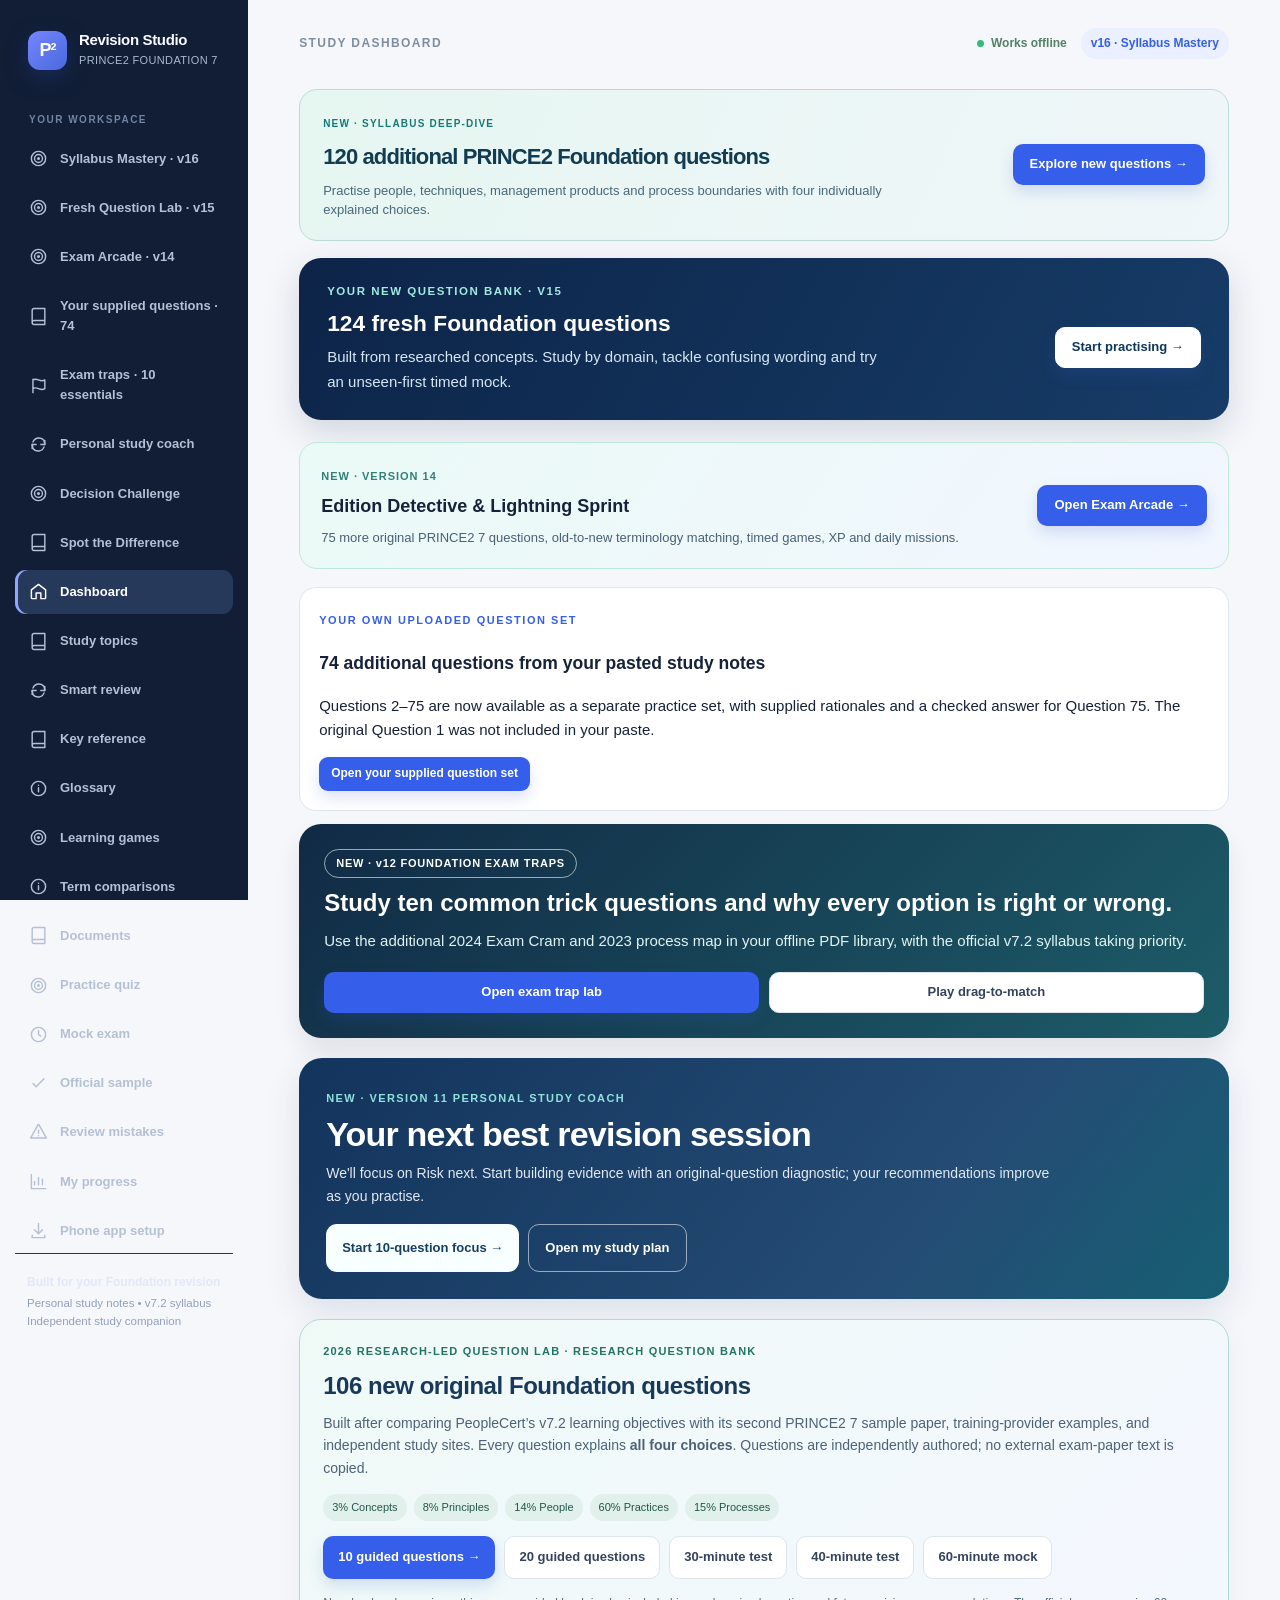
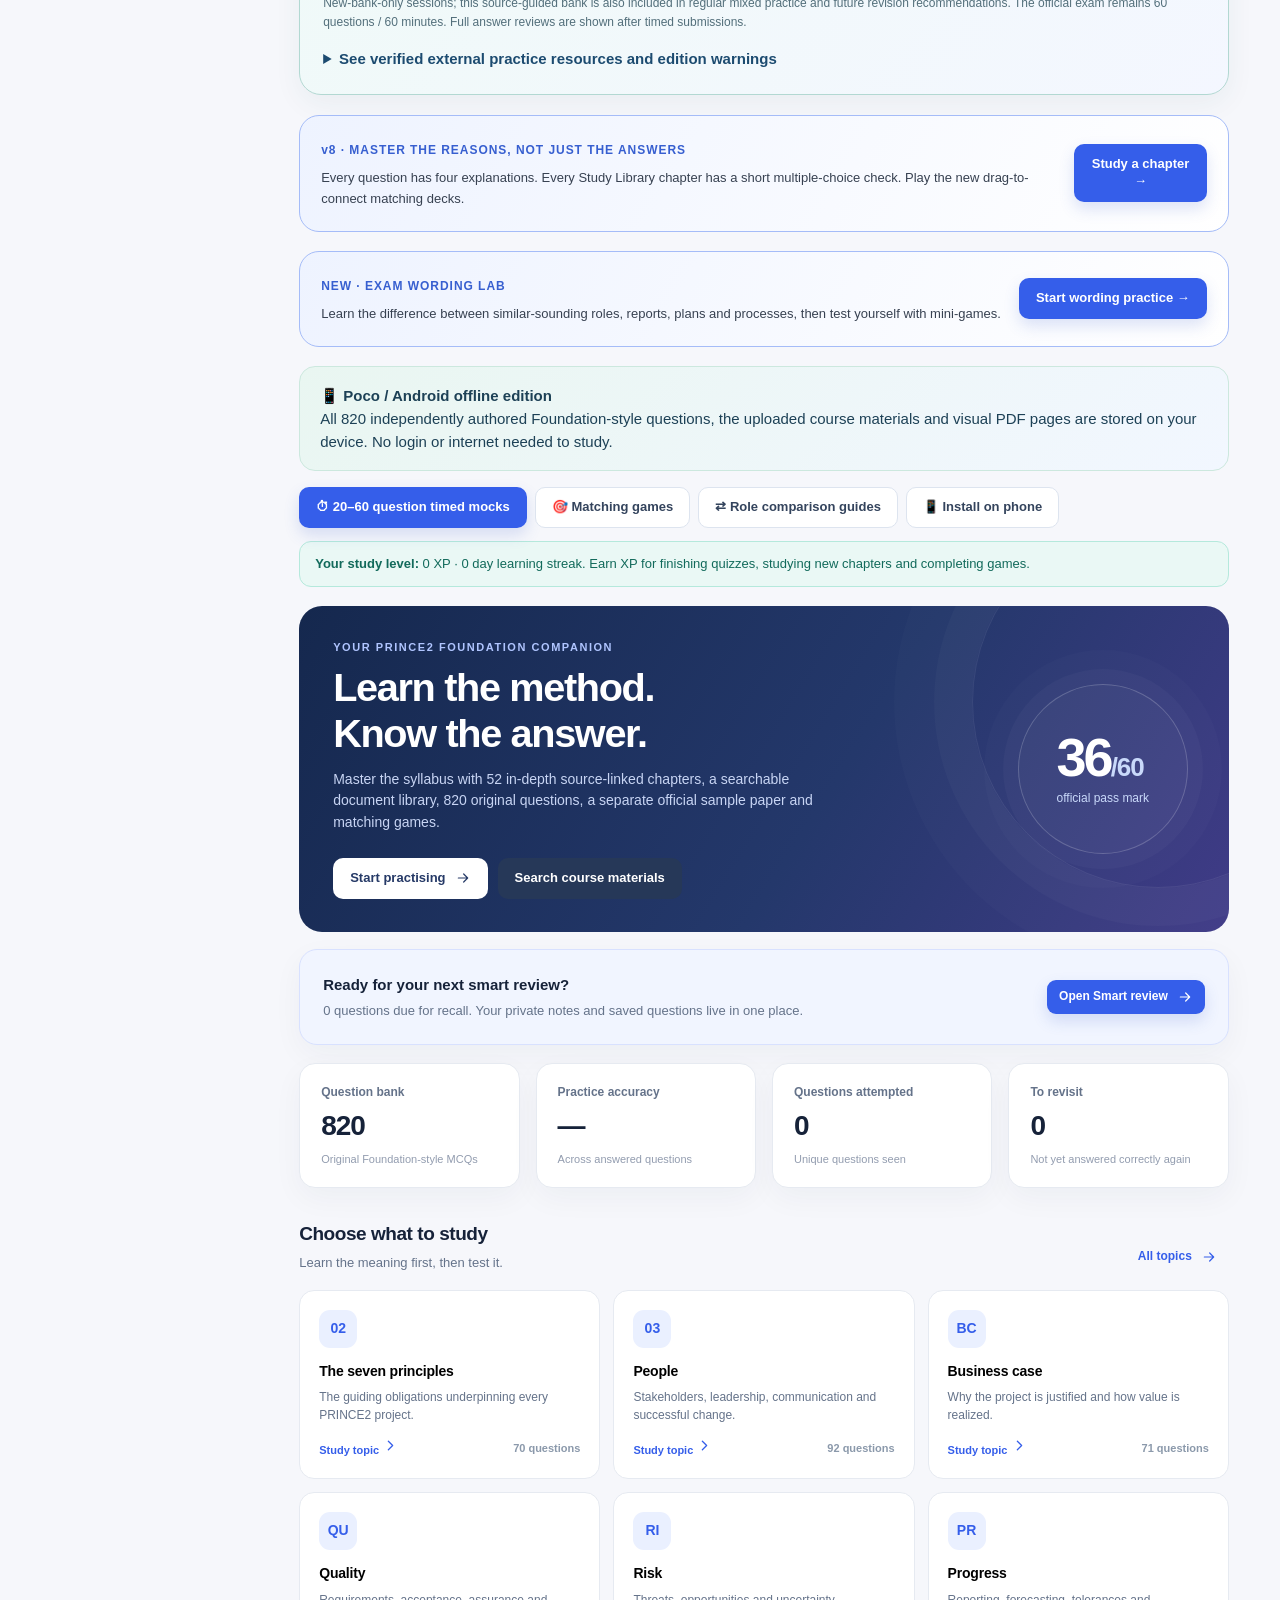
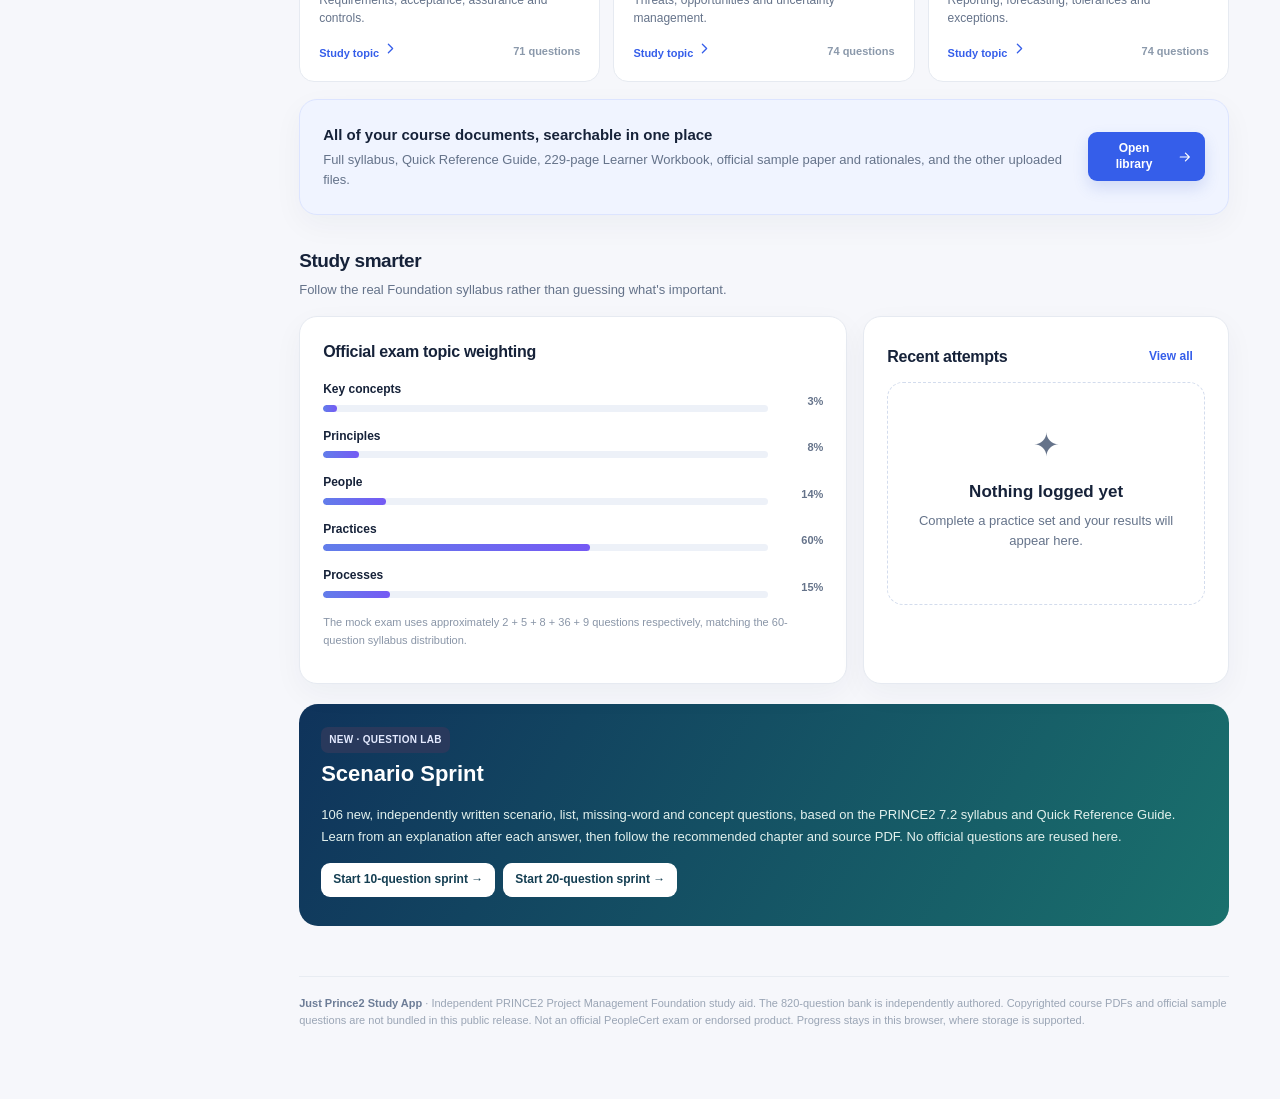
==== index.html @ d28d4dde "feat: publish Just Prince2 Study App public v16 with code, screenshots and APK" ====
<!DOCTYPE html>
<html lang="en">
<head>
  <meta charset="UTF-8">
  <meta name="viewport" content="width=device-width, initial-scale=1">
  <meta name="color-scheme" content="light">
  <meta name="theme-color" content="#101e37">
  <meta name="apple-mobile-web-app-capable" content="yes">
  <meta name="apple-mobile-web-app-status-bar-style" content="default">
  <meta name="description" content="An independent, offline PRINCE2 7 Foundation study app with original practice questions and timed mock exams.">
  <link rel="manifest" href="./manifest.webmanifest">
  <link rel="apple-touch-icon" href="./icons/icon-192.png">
  <title>Just Prince2 Study App | PRINCE2 7 Foundation</title>
  <style>
    :root{--ink:#162239;--navy:#101e37;--muted:#65738a;--muted2:#8b99ab;--blue:#355eea;--blue2:#eaf0ff;--purple:#7458f2;--canvas:#f6f7fb;--surface:#fff;--line:#e6eaf1;--green:#16835e;--greenbg:#e8f8f1;--red:#bf4455;--redbg:#fff0f1;--amber:#9d640a;--amberbg:#fff6df;--shadow:0 10px 30px rgba(18,37,65,.045);--radius:18px}
    *{box-sizing:border-box}html{scroll-behavior:smooth}body{margin:0;background:var(--canvas);font-family:Inter,ui-sans-serif,-apple-system,BlinkMacSystemFont,"Segoe UI",sans-serif;color:var(--ink);font-size:15px;line-height:1.55}button,select,input{font:inherit}button{cursor:pointer}button:disabled{cursor:not-allowed;opacity:.5}a{color:var(--blue)}:focus-visible{outline:3px solid #a4b4ff;outline-offset:3px}
    .shell{display:grid;grid-template-columns:248px minmax(0,1fr);min-height:100vh}.sidebar{position:sticky;top:0;height:100vh;background:#111e36;color:#f8faff;display:flex;flex-direction:column;padding:26px 15px 20px;z-index:10}.brand{display:flex;align-items:center;gap:12px;padding:5px 13px 32px}.brand-mark{display:grid;place-items:center;width:39px;height:39px;border-radius:12px;background:linear-gradient(135deg,#7585ff,#4a69dc);font-weight:850;font-size:18px;letter-spacing:-1px;box-shadow:0 8px 20px #192857}.brand-name{font-weight:800;letter-spacing:-.35px;font-size:15px;line-height:1.2}.brand-sub{font-size:11px;color:#aab8d1;margin-top:3px;letter-spacing:.35px}.nav-label{font-size:10px;letter-spacing:1.5px;text-transform:uppercase;font-weight:800;color:#7184a4;padding:10px 14px 9px}.nav{display:grid;gap:5px}.nav-btn{width:100%;text-align:left;display:flex;align-items:center;gap:12px;border:0;color:#b4c0d4;background:transparent;padding:12px 14px;border-radius:11px;font-weight:650;font-size:13px;transition:background .16s}.nav-btn:hover{background:#1c2c4a;color:#fff}.nav-btn.active{background:#26395b;color:#fff;box-shadow:inset 3px 0 #8fa7ff}.nav-btn svg{width:19px;height:19px;flex-shrink:0}.side-bottom{margin-top:auto;border-top:1px solid #263753;padding:19px 12px 0;color:#90a0bb;font-size:11.5px}.side-bottom strong{display:block;color:#e0e8f8;font-size:12px;margin-bottom:4px}
    .main{min-width:0}.content{max-width:1160px;margin:0 auto;padding:28px clamp(20px,4vw,58px) 70px}.topbar{display:flex;align-items:center;justify-content:space-between;gap:12px;margin-bottom:30px}.crumb{font-size:12px;font-weight:800;letter-spacing:1.4px;text-transform:uppercase;color:#7f8da1}.topbar-right{display:flex;align-items:center;gap:14px}.offline{font-weight:700;font-size:12px;color:#538167;display:flex;align-items:center;gap:7px}.offline:before{content:'';width:7px;height:7px;border-radius:50%;background:#35b97c}.mini-brand{font-weight:800;color:var(--blue);font-size:12px;background:var(--blue2);padding:6px 10px;border-radius:99px}.eyebrow{font-size:11px;color:var(--blue);text-transform:uppercase;font-weight:850;letter-spacing:1.55px}.page-title{font-size:clamp(29px,3vw,40px);line-height:1.12;letter-spacing:-1.5px;margin:7px 0 11px;font-weight:800}.page-sub{color:var(--muted);font-size:15px;max-width:660px;margin:0 0 26px}.section-head{display:flex;align-items:end;justify-content:space-between;gap:15px;margin:31px 0 16px}.section-head h2{font-size:19px;letter-spacing:-.45px;margin:0}.section-head p{color:var(--muted);margin:5px 0 0;font-size:13px}.section-head .mini{font-size:12px}
    .hero{background:linear-gradient(122deg,#15284e 0%,#24386b 57%,#403b87 100%);padding:33px 34px;color:white;border-radius:23px;min-height:238px;display:flex;align-items:center;justify-content:space-between;gap:28px;overflow:hidden;position:relative}.hero:after{content:'';position:absolute;width:370px;height:370px;border:1px solid #ffffff14;border-radius:50%;right:-115px;top:-90px;box-shadow:0 0 0 38px #ffffff06,0 0 0 78px #ffffff04;pointer-events:none}.hero-content{position:relative;z-index:1;max-width:590px}.hero .eyebrow{color:#b0c5ff}.hero h1{font-size:clamp(27px,3.1vw,40px);line-height:1.15;letter-spacing:-1.35px;margin:9px 0 12px}.hero p{color:#c8d5f4;max-width:500px;margin:0 0 24px;font-size:14px}.hero-art{z-index:1;min-width:184px;align-self:stretch;display:flex;justify-content:center;align-items:center}.hero-score{width:170px;height:170px;border-radius:50%;border:1px solid #ffffff32;display:grid;place-items:center;background:#ffffff10;box-shadow:0 0 0 15px #ffffff07,0 0 0 34px #ffffff04}.hero-score strong{font-size:54px;letter-spacing:-3px;line-height:1;display:block}.hero-score span{font-size:12px;color:#c9d9fa;display:block;text-align:center;margin-top:5px}.hero-actions,.actions-row{display:flex;flex-wrap:wrap;gap:10px}.btn{border:1px solid transparent;border-radius:10px;display:inline-flex;justify-content:center;align-items:center;gap:9px;font-weight:750;font-size:13px;padding:11px 16px;line-height:1.3;min-height:41px;transition:transform .14s,background .14s,box-shadow .14s}.btn:hover:not(:disabled){transform:translateY(-1px)}.btn svg{height:16px;width:16px}.btn-primary{background:var(--blue);color:#fff;box-shadow:0 7px 15px #385bcb2c}.btn-primary:hover{background:#264ed9}.btn-light{background:white;color:#263a67}.btn-outline{background:white;border-color:#dde4ef;color:#34445d}.btn-outline:hover{background:#f7f9fc}.btn-dark{background:#263858;color:white}.btn-ghost{background:transparent;color:var(--blue);padding-left:3px;padding-right:3px}.btn-danger{color:#a6404c;background:#fff;border-color:#f0d8da}.btn-sm{font-size:12px;padding:8px 11px;min-height:34px;border-radius:9px}.btn:disabled{box-shadow:none}.grid{display:grid;gap:16px}.stats-grid{grid-template-columns:repeat(4,minmax(0,1fr));margin:18px 0 0}.stat{border:1px solid var(--line);background:white;border-radius:16px;padding:19px 21px;box-shadow:var(--shadow)}.stat small{display:block;color:var(--muted);font-size:12px;font-weight:650;margin-bottom:8px}.stat strong{font-size:28px;line-height:1.15;letter-spacing:-1px;display:block}.stat .hint{margin-top:9px;display:block;color:#929caf;font-size:11px}.stat .dot{display:inline-block;width:7px;height:7px;background:#9a8cff;border-radius:50%;margin-right:4px}
    .two-col{grid-template-columns:minmax(0,1.5fr) minmax(280px,1fr)}.panel{background:white;border:1px solid var(--line);border-radius:var(--radius);padding:23px;box-shadow:var(--shadow)}.panel-title{font-weight:800;font-size:16px;letter-spacing:-.3px;margin:0 0 15px}.panel-text{font-size:13px;color:var(--muted)}.split{display:flex;align-items:center;justify-content:space-between;gap:16px}.topic-grid{display:grid;grid-template-columns:repeat(3,minmax(0,1fr));gap:13px}.topic-card{background:white;border:1px solid var(--line);border-radius:15px;padding:19px;text-align:left;transition:transform .15s,border-color .15s,box-shadow .15s;min-height:150px}.topic-card:hover{border-color:#b7c4f8;box-shadow:0 9px 26px #355eea12;transform:translateY(-2px)}.topic-icon{width:38px;height:38px;display:grid;place-items:center;border-radius:11px;background:var(--blue2);color:var(--blue);font-weight:850;font-size:14px;margin-bottom:13px}.topic-card h3{font-size:14px;letter-spacing:-.2px;margin:0 0 6px}.topic-card p{font-size:12px;line-height:1.5;color:var(--muted);margin:0}.topic-card .meta{font-size:11px;font-weight:800;color:var(--blue);margin-top:13px;display:flex;align-items:center;justify-content:space-between}.topic-card .meta .dim{color:var(--muted2)}
    .weight-row{display:grid;grid-template-columns:1fr 46px;gap:9px;margin:15px 0}.weight-title{display:flex;align-items:center;justify-content:space-between;gap:8px;font-size:12px;font-weight:700;margin-bottom:6px}.bar{height:7px;border-radius:99px;background:#edf1f8;overflow:hidden}.bar-fill{height:100%;background:linear-gradient(90deg,#627dea,#755af4);border-radius:99px}.weight-num{font-size:11px;color:var(--muted);font-weight:800;text-align:right;align-self:end;padding-bottom:2px}.list-rows{display:grid}.row-item{display:flex;align-items:center;justify-content:space-between;border-bottom:1px solid #f0f2f6;padding:12px 0;gap:12px}.row-item:last-child{border-bottom:0;padding-bottom:0}.row-item .primary{font-size:13px;font-weight:750}.row-item .secondary{color:var(--muted);font-size:11.5px;margin-top:2px}.tag{display:inline-flex;align-items:center;gap:5px;background:#f2f5fa;color:#66748b;border-radius:7px;font-size:10px;font-weight:850;letter-spacing:.3px;padding:5px 8px}.tag.blue{background:#eaf0ff;color:#3d5cce}.tag.good{background:var(--greenbg);color:var(--green)}.tag.bad{background:var(--redbg);color:var(--red)}.tag.warn{background:var(--amberbg);color:var(--amber)}.tag.dark{background:#29395c;color:#e4eaff}
    .study-layout{display:grid;grid-template-columns:245px minmax(0,1fr);gap:17px;align-items:start}.study-nav{padding:11px}.study-nav .groupname{padding:14px 12px 7px;color:#92a0b2;letter-spacing:1.1px;text-transform:uppercase;font-size:10px;font-weight:850}.topic-tab{display:flex;align-items:center;justify-content:space-between;border:0;background:transparent;color:#4b5b72;width:100%;text-align:left;border-radius:9px;padding:10px 12px;font-size:12px;font-weight:750}.topic-tab:hover{background:#f4f6fb}.topic-tab.active{background:#eaf0ff;color:#3255ca}.topic-tab .n{color:#95a2b6;font-size:10px}.lesson-top{padding:2px 2px 15px;border-bottom:1px solid var(--line)}.lesson-top h2{font-size:25px;letter-spacing:-.8px;margin:7px 0}.lesson-top p{color:var(--muted);margin:0;font-size:14px}.concepts{display:grid;grid-template-columns:1fr 1fr;gap:11px;margin:21px 0}.concept{border:1px solid var(--line);border-radius:12px;padding:14px;background:#fcfdff}.concept h4{margin:0 0 5px;font-size:13px}.concept p{margin:0;color:var(--muted);font-size:12px;line-height:1.55}.note{border-left:3px solid #7e77e6;background:#f7f7ff;padding:14px 17px;border-radius:0 10px 10px 0;margin:18px 0;font-size:13px;color:#4e5b78}.note strong{color:#303d72}.lesson-cta{background:#f1f5ff;padding:20px;border-radius:13px;display:flex;align-items:center;justify-content:space-between;gap:17px;margin-top:22px}.lesson-cta strong{display:block;font-size:14px}.lesson-cta p{margin:4px 0 0;color:#6d7b92;font-size:12px}
    .setup-grid{display:grid;grid-template-columns:repeat(3,minmax(0,1fr));gap:14px}.field-label{display:block;font-size:12px;font-weight:850;margin-bottom:7px;color:#4a5970}.select{width:100%;appearance:none;background:#fff url("data:image/svg+xml,%3Csvg xmlns='http://www.w3.org/2000/svg' width='14' height='14' fill='none' stroke='%2363748c' stroke-width='2' viewBox='0 0 24 24'%3E%3Cpath d='m6 9 6 6 6-6'/%3E%3C/svg%3E") no-repeat right 13px center;border:1px solid #dce3ed;border-radius:10px;color:var(--ink);padding:11px 37px 11px 12px;font-size:13px;font-weight:650;min-height:44px}.small-help{color:var(--muted);font-size:12px}.choice-row{display:flex;gap:11px;flex-wrap:wrap}.mode-card{flex:1;min-width:190px;text-align:left;border:1px solid var(--line);border-radius:13px;background:white;padding:15px;display:flex;align-items:start;gap:10px;color:var(--ink)}.mode-card.selected{border:2px solid #7188f7;background:#f5f7ff;padding:14px}.mode-card strong{display:block;font-size:13px}.mode-card span{color:var(--muted);font-size:11.5px;display:block;margin-top:3px}.mode-dot{border:2px solid #c8d1e4;height:17px;width:17px;border-radius:50%;flex-shrink:0;margin-top:3px}.mode-card.selected .mode-dot{border:5px solid #5672e7}.setup-footer{padding-top:18px;margin-top:20px;border-top:1px solid var(--line)}
    .mock-hero{background:#172849;color:#fff;padding:28px 31px;border-radius:19px;display:grid;grid-template-columns:1fr auto;align-items:center;gap:25px}.mock-hero h2{font-size:26px;margin:8px 0;letter-spacing:-.7px}.mock-hero p{font-size:13px;color:#b8c8e4;max-width:520px}.mock-bubbles{display:flex;gap:11px;flex-wrap:wrap;margin:16px 0}.mock-bubbles span{padding:8px 11px;border-radius:8px;background:#ffffff16;font-weight:750;font-size:12px}.mock-illustration{font-size:64px;opacity:.75;line-height:1}.exam-rules{grid-template-columns:repeat(3,minmax(0,1fr));margin-top:16px}.rule{padding:20px;border-radius:15px;background:white;border:1px solid var(--line)}.rule strong{display:block;font-size:14px;margin-top:6px}.rule p{font-size:12px;color:var(--muted);margin:7px 0 0}.rule-icon{display:grid;place-items:center;border-radius:10px;background:#ecf2ff;color:var(--blue);width:36px;height:36px}
    .quiz-grid{display:grid;grid-template-columns:minmax(0,1fr) 246px;gap:18px;align-items:start}.quiz-panel{background:white;border-radius:18px;border:1px solid var(--line);overflow:hidden;box-shadow:var(--shadow)}.quiz-top{padding:23px 27px 18px;border-bottom:1px solid var(--line);display:flex;align-items:center;justify-content:space-between;gap:12px}.quiz-top .sub{font-size:11px;color:var(--muted);font-weight:750;letter-spacing:.3px}.quiz-top h2{font-size:18px;margin:3px 0 0;letter-spacing:-.4px}.quiz-top .right{display:flex;gap:9px;align-items:center}.quiz-progress{height:5px;background:#edf1f9}.quiz-progress div{height:100%;background:linear-gradient(90deg,#385fe8,#8264f5);transition:width .25s}.qbody{padding:27px}.type-row{display:flex;align-items:center;gap:8px;flex-wrap:wrap;margin-bottom:15px}.question-stem{font-size:clamp(17px,1.8vw,21px);font-weight:780;letter-spacing:-.55px;line-height:1.5;white-space:pre-line;margin:0 0 24px}.options{display:grid;gap:10px}.option{width:100%;display:flex;align-items:flex-start;gap:13px;text-align:left;background:#fff;border:1.5px solid #e2e6ee;color:#273750;border-radius:12px;padding:15px 16px;min-height:59px;transition:background .15s,border-color .15s}.option:hover:not(:disabled){border-color:#7188e5;background:#f9faff}.option .letter{width:27px;height:27px;flex:0 0 27px;display:grid;place-items:center;border:1px solid #dbe2ed;border-radius:8px;background:#f6f7fa;color:#687b9c;font-weight:800;font-size:12px}.option .opt-text{padding-top:2px;font-size:13px;line-height:1.6;font-weight:625}.option.selected{background:#eef2ff;border-color:#5972f1}.option.selected .letter{color:white;border-color:#4b68e8;background:#4b68e8}.option.correct-answer{border-color:#51bb94;background:#edfbf4}.option.correct-answer .letter{background:#158a60;border-color:#158a60;color:#fff}.option.wrong-answer{border-color:#dd8d96;background:#fff0f2}.option.wrong-answer .letter{background:#c85466;border-color:#c85466;color:white}.option:disabled{opacity:1;cursor:default}.answer-feedback{border-radius:12px;margin-top:17px;padding:17px 18px;border:1px solid #dbeee5;background:#f1fcf6}.answer-feedback.incorrect{border-color:#f2d8dd;background:#fff7f8}.answer-feedback h3{font-size:14px;margin:0 0 8px;display:flex;align-items:center;gap:8px;color:#0d875b}.answer-feedback.incorrect h3{color:#ac4555}.answer-feedback p{font-size:13px;line-height:1.65;color:#4c5c6c;margin:0}.answer-feedback small{display:block;font-size:11px;color:#8a96a7;margin-top:10px}.quiz-bottom{padding:18px 27px;background:#fafbfe;border-top:1px solid var(--line);display:flex;align-items:center;justify-content:space-between;gap:12px}.quiz-bottom .left,.quiz-bottom .right{display:flex;gap:8px;align-items:center}.side-card{background:white;border:1px solid var(--line);border-radius:15px;padding:20px;box-shadow:var(--shadow)}.side-card h3{font-size:13px;margin:0 0 13px}.question-dots{display:grid;grid-template-columns:repeat(5,1fr);gap:7px}.qdot{aspect-ratio:1;border:1px solid #dde3ed;background:#f7f9fc;color:#6a7890;border-radius:8px;min-width:0;padding:0;font-weight:800;font-size:11px;position:relative}.qdot:hover{border-color:#6e89ef}.qdot.current{outline:2px solid var(--blue);outline-offset:1px}.qdot.answered{background:#dee8ff;border-color:#c3d2ff;color:#355dd4}.qdot.flagged:after{content:'';width:5px;height:5px;position:absolute;right:3px;top:3px;border-radius:50%;background:#e7a336}.qdot.answered.correct{background:#d5f3e5;color:#137b56}.qdot.answered.wrong{background:#fee3e5;color:#b54354}.legend{display:flex;flex-wrap:wrap;gap:11px;margin-top:16px;color:var(--muted);font-size:10px}.legend span{display:flex;align-items:center;gap:4px}.leg-dot{width:9px;height:9px;border-radius:3px;background:#e8edf5;display:inline-block}.leg-dot.answered{background:#799af2}.leg-dot.flag{background:#f0b344}.time-pill{background:#eff3fb;font-size:15px;letter-spacing:.3px;font-weight:850;color:#35486b;border-radius:9px;padding:8px 11px;font-variant-numeric:tabular-nums}.time-pill.urgent{background:#fff0f1;color:#b54654}.endlink{border:0;background:none;color:#b45766;font-size:12px;font-weight:850;padding:9px 0}.qtip{margin-top:12px;font-size:12px;color:var(--muted);line-height:1.6}.qtip strong{color:#38496b}
    .result-hero{background:linear-gradient(120deg,#182e55,#273d76);border-radius:20px;padding:30px;display:flex;align-items:center;gap:25px;color:#fff}.result-hero .ring{height:142px;width:142px;flex:0 0 142px;border-radius:50%;background:conic-gradient(#91afff var(--s),#ffffff1c 0);display:grid;place-items:center}.result-hero .ring-inner{width:117px;height:117px;border-radius:50%;background:#203864;display:grid;place-items:center;text-align:center}.ring-inner strong{font-size:32px;letter-spacing:-1.4px;line-height:1}.ring-inner small{font-size:10px;color:#c6d4f4;display:block;margin-top:4px}.result-hero h1{margin:8px 0 5px;letter-spacing:-1px;font-size:30px}.result-hero p{color:#c0d0ed;font-size:13px;margin:0 0 17px}.result-hero .btn-light{font-size:12px}.scorecards{display:grid;grid-template-columns:repeat(3,1fr);gap:13px;margin:18px 0}.scorecard{background:white;border:1px solid var(--line);border-radius:13px;padding:17px}.scorecard .l{color:var(--muted);font-size:11px;display:block;font-weight:650}.scorecard strong{font-size:23px;display:block;margin-top:5px;letter-spacing:-.5px}.analysis-row{display:grid;grid-template-columns:140px 1fr 57px;align-items:center;gap:12px;margin:16px 0}.analysis-row .name{font-size:12px;font-weight:800}.analysis-row .val{text-align:right;color:var(--muted);font-weight:850;font-size:12px}.review-head{display:flex;align-items:center;justify-content:space-between;gap:15px;margin-bottom:12px}.review-item{background:white;border:1px solid var(--line);padding:17px 19px;border-radius:12px;margin-bottom:10px}.review-title{font-size:13px;font-weight:750;margin:9px 0 11px;white-space:pre-line}.review-line{font-size:12px;color:var(--muted);margin:5px 0}.review-line strong{color:var(--ink)}.review-explain{font-size:12px;color:#5a687a;border-top:1px solid #edf0f5;padding-top:10px;margin-top:10px;line-height:1.65}.review-top{display:flex;align-items:center;justify-content:space-between;gap:8px}
    .empty-state{text-align:center;padding:38px 23px;background:white;border:1px dashed #d3dced;border-radius:16px;color:var(--muted)}.empty-state .big{font-size:32px;margin-bottom:8px}.empty-state h3{color:var(--ink);font-size:17px;margin:4px 0}.empty-state p{font-size:13px;margin:6px auto 15px;max-width:410px}.fineprint{font-size:11px;color:#8995a7;margin-top:16px;line-height:1.6}.footer{font-size:11px;color:#9aa5b5;margin-top:50px;border-top:1px solid #e8ecf2;padding-top:18px}.footer strong{color:#6d7d97}.loading{padding:50px;color:#60748a}.danger-row{background:#fffbfb;border:1px solid #f3e5e5;border-radius:14px;padding:20px;margin-top:24px;display:flex;justify-content:space-between;align-items:center;gap:16px}.danger-row h3{font-size:13px;margin:0 0 4px}.danger-row p{font-size:12px;color:var(--muted);margin:0}.kbd{display:inline-block;border:1px solid #d5dce8;border-bottom-width:2px;border-radius:5px;font-size:10px;color:#7b8799;padding:1px 6px;font-family:inherit;background:white}
    @media(max-width:1100px){.topic-grid{grid-template-columns:repeat(2,1fr)}.stats-grid{grid-template-columns:repeat(2,1fr)}.hero-art{display:none}.quiz-grid{grid-template-columns:minmax(0,1fr) 205px}.content{padding-left:24px;padding-right:24px}}
    @media(max-width:800px){.shell{display:block}.sidebar{height:auto;position:relative;padding:10px 15px 12px;display:block}.brand{padding:3px 5px 13px}.nav-label,.side-bottom{display:none}.nav{display:flex;gap:4px;overflow-x:auto;scrollbar-width:none}.nav-btn{width:auto;white-space:nowrap;padding:10px 12px;font-size:12px;gap:7px;flex:0 0 auto}.nav-btn.active{box-shadow:inset 0 -3px #9eb0ff}.nav-btn svg{height:15px;width:15px}.content{padding:21px 18px 60px}.topbar{margin-bottom:21px}.two-col{grid-template-columns:1fr}.study-layout{grid-template-columns:1fr}.study-nav{display:flex;overflow-x:auto;gap:4px;align-items:center;padding:9px}.study-nav .groupname{display:none}.topic-tab{width:auto;white-space:nowrap}.topic-tab .n{display:none}.quiz-grid{grid-template-columns:1fr}.quiz-grid>.side-card{order:-1}.side-card.side-dots{padding:14px 17px}.question-dots{grid-template-columns:repeat(10,1fr)}.stats-grid{gap:11px}}
    @media(max-width:560px){.hero{padding:25px 21px;min-height:auto}.hero h1{font-size:28px}.hero p{font-size:13px}.hero-actions .btn{flex:1}.stat{padding:15px}.stat strong{font-size:23px}.topic-grid{grid-template-columns:1fr 1fr;gap:10px}.topic-card{padding:14px;min-height:135px}.topic-card h3{font-size:13px}.topic-card p{font-size:11px}.topic-icon{width:33px;height:33px;margin-bottom:9px}.concepts,.setup-grid,.exam-rules{grid-template-columns:1fr}.mock-hero{grid-template-columns:1fr}.mock-illustration{display:none}.panel{padding:17px}.lesson-top h2{font-size:23px}.lesson-cta{flex-direction:column;align-items:start}.lesson-cta .btn{width:100%}.quiz-top,.qbody{padding:19px}.quiz-bottom{padding:14px 17px;align-items:stretch;flex-wrap:wrap}.quiz-bottom>.left,.quiz-bottom>.right{flex:1}.quiz-bottom .right{justify-content:flex-end}.quiz-bottom .btn{font-size:11px;padding:10px}.option{padding:13px}.option .opt-text{font-size:12.5px}.result-hero{padding:23px 19px;flex-direction:column;text-align:center}.result-hero .ring{width:119px;height:119px;flex-basis:119px}.result-hero .ring-inner{width:97px;height:97px}.result-hero h1{font-size:26px}.scorecards{grid-template-columns:repeat(3,1fr);gap:7px}.scorecard{padding:12px 10px}.scorecard strong{font-size:20px}.scorecard .l{font-size:10px}.analysis-row{grid-template-columns:101px 1fr 41px;gap:7px}.analysis-row .name{font-size:11px}.topbar-right .offline{display:none}.question-dots{grid-template-columns:repeat(10,1fr);gap:4px}.qdot{border-radius:5px;font-size:9px}.page-title{font-size:30px}}
    @media(prefers-reduced-motion:reduce){*{scroll-behavior:auto!important;transition:none!important}}
  
/* Expanded offline learning / document library */
.lesson-meta{color:#6f7f94;font-size:11px;font-weight:750;margin-top:11px}
.lesson-main{min-width:0}.lesson-summary{display:flex;align-items:center;justify-content:space-between;gap:12px;margin:19px 0 11px}.lesson-summary strong{font-size:13px}.lesson-summary p{margin:2px 0 0;color:var(--muted);font-size:11.5px}
.lesson-tabs{display:flex;flex-wrap:wrap;gap:7px;margin:16px 0 20px}.lesson-tab{background:#f6f8fb;border:1px solid #e8ecf3;padding:7px 11px;border-radius:9px;font-size:11px;display:flex;align-items:center;gap:6px;font-weight:700;color:#57677d;text-align:left}.lesson-tab.active{background:#e8eeff;border-color:#abc1ff;color:#304ec7}.lesson-num{width:19px;height:19px;flex-shrink:0;border-radius:50%;background:#e6eaf3;display:grid;place-items:center;font-size:10px}.lesson-tab.active .lesson-num{background:#3c60e6;color:white}
.lesson-detail{border:1px solid #e3e9f2;border-radius:16px;background:linear-gradient(180deg,#fcfdff,#fff 27%);padding:21px}.chapter-header{align-items:start}.chapter-header h3{font-size:23px;letter-spacing:-.65px;line-height:1.25;margin:6px 0 18px}.chapter-header .btn{white-space:nowrap}.lesson-lead{color:#506178;margin:0 0 18px;font-size:14px}.detail-grid{display:grid;grid-template-columns:repeat(2,minmax(0,1fr));gap:11px}.detail-item{background:#f8faff;border:1px solid #e9edf5;padding:15px 16px;border-radius:10px}.detail-item h4{font-size:13px;margin:0 0 6px;color:#192c4a}.detail-item p{font-size:12.5px;line-height:1.6;margin:0;color:#55677f}.example-box,.exam-note{border-left:3px solid #7558ef;background:#f6f4ff;border-radius:7px;padding:13px 16px;margin-top:17px}.example-box{border-color:#19a67b;background:#ecf8f3}.example-box strong,.exam-note strong{font-size:12px}.example-box p,.exam-note p{font-size:13px;color:#4b5b72;margin:6px 0 0}.lesson-controls{display:flex;justify-content:space-between;gap:8px;margin:15px 0 12px}.at-glance{border-top:1px solid #e9edf4;margin-top:16px;padding-top:14px}.at-glance summary{cursor:pointer;font-size:13px;color:#3e55a5;font-weight:750}.at-glance .concepts{margin-bottom:12px}.source-link{padding-top:13px;text-align:left}
.hub-tabs{display:flex;gap:7px;overflow-x:auto;margin-bottom:14px}.hub-tab{border:1px solid #dfe5ef;background:white;color:#526176;padding:10px 14px;white-space:nowrap;font-size:12px;font-weight:750;border-radius:10px}.hub-tab.selected{background:#e8eeff;color:#3055d1;border-color:#a6b8fc}.search-input{width:100%;min-width:0;border:1px solid #dce3ee;border-radius:10px;padding:11px 13px;background:white;min-height:43px;color:#1b2d4b;outline:none}.search-input:focus{border-color:#7390fa;box-shadow:0 0 0 3px #7390fa22}.table-scroller{width:100%;overflow-x:auto}.reference-table{border-collapse:collapse;width:100%;font-size:12px;min-width:580px;text-align:left}.reference-table th{font-size:11px;letter-spacing:.3px;color:#75859b;text-transform:uppercase;background:#f6f8fc;border-bottom:1px solid #e5eaf1;padding:13px 12px}.reference-table td{padding:13px 12px;vertical-align:top;border-bottom:1px solid #edf0f5;color:#4d5e75;line-height:1.55}.reference-table td.ref-key{font-weight:800;color:#203251}.reference-table tr:hover td{background:#fbfcff}.info-foot{font-size:12px;color:#6a788d;margin-top:17px}.inline-link{color:#355eea;border:0;background:none;padding:0;font-weight:750;font-size:inherit;text-decoration:underline}
.checklist-groups{display:grid;grid-template-columns:1fr 1fr;gap:18px}.check-group{background:#fbfcff;border:1px solid #edf0f6;padding:14px;border-radius:12px}.check-group h3{font-size:14px;margin:0 0 8px;display:flex;justify-content:space-between;gap:10px}.check-group small{font-size:11px;color:#71829e}.check-line{width:100%;text-align:left;border:0;background:transparent;padding:9px 2px;display:flex;align-items:center;gap:9px;font-size:11.5px;color:#415269}.check-line:hover{color:#335adc}.check-line svg{margin-left:auto;flex-shrink:0}.checkbox-mini{width:17px;height:17px;display:grid;place-items:center;border:1px solid #bec9d9;border-radius:5px;background:#fff;flex-shrink:0;font-size:10px;color:white}.checkbox-mini.done{background:#1b9d70;border-color:#1b9d70}
.glossary-tools{display:grid;grid-template-columns:1fr 220px;gap:14px}.glossary-tools label{display:flex;flex-direction:column;gap:7px}.glossary-grid{display:grid;grid-template-columns:repeat(2,minmax(0,1fr));gap:13px}.glossary-card{background:#fff;border:1px solid #e5eaf1;border-radius:15px;padding:17px 19px;min-height:130px}.glossary-card-head{display:flex;align-items:center;justify-content:space-between;gap:7px}.glossary-card h3{font-size:15px;letter-spacing:-.2px;margin:12px 0 8px}.glossary-card p{font-size:12.5px;color:#53647b;line-height:1.6;margin:0}.reveal-btn{background:transparent;border:1px dashed #b5c4ea;color:#3558c9;border-radius:9px;padding:9px 12px;font-size:11.5px;font-weight:700;display:flex;gap:7px;align-items:center}
.docs-grid{display:grid;grid-template-columns:repeat(3,minmax(0,1fr));gap:12px;margin-bottom:16px}.doc-card{background:#fff;border:1px solid #e5eaf1;border-radius:14px;text-align:left;padding:18px 16px;display:flex;flex-direction:column;align-items:start;gap:8px;color:#21334f}.doc-card:hover{border-color:#adbefa;background:#fcfdff}.doc-card.selected{background:#ecf1ff;border-color:#a4b8f5;box-shadow:inset 3px 0 #4369e5}.doc-icon{display:grid;place-items:center;width:29px;height:29px;border-radius:9px;background:#e9efff;color:#4b64d4}.doc-card strong{font-size:12.5px;line-height:1.4}.doc-card small{color:#7b8a9f;font-size:11px}.doc-search-panel{margin-bottom:16px}.doc-query-row{display:grid;grid-template-columns:minmax(0,1fr) minmax(160px,265px);gap:11px;margin:18px 0}.doc-hit-list{max-height:320px;overflow:auto;border:1px solid #e9edf5;border-radius:9px}.doc-hit{width:100%;text-align:left;background:#fff;border:0;border-bottom:1px solid #edf0f5;padding:12px 14px;display:grid;gap:4px}.doc-hit:last-child{border-bottom:0}.doc-hit:hover{background:#f7f9ff}.doc-hit strong{font-size:12px;color:#334d8e}.doc-hit span{font-size:11.5px;line-height:1.5;color:#66748a}.result-heading{display:flex;align-items:center;gap:12px;flex-wrap:wrap;margin:7px 0}.result-heading strong{font-size:12.5px}.result-heading small{font-size:11px;color:#8897ab}.doc-reader-head{display:flex;justify-content:space-between;gap:14px;align-items:start}.doc-reader-head h3{font-size:19px;letter-spacing:-.4px;margin:7px 0 4px}.doc-reader-head p{font-size:12px;color:#66748d;margin:0}.doc-reader-head .btn{white-space:nowrap}.reader-controls{margin:22px 0 13px;background:#f7f9fc;border-radius:11px;padding:10px;display:flex;align-items:center;justify-content:center;gap:12px;font-size:12px;color:#5b6c81}.reader-controls label{display:flex;align-items:center;gap:8px}.reader-controls input{border:1px solid #d7e0ec;border-radius:8px;padding:7px;width:57px;text-align:center}.doc-page-text{white-space:pre-wrap;overflow-wrap:anywhere;font-size:12.5px;line-height:1.67;background:#f9fafc;border:1px solid #e7ebf1;color:#2d3c52;padding:23px;border-radius:11px;max-height:800px;overflow:auto;font-family:ui-monospace,SFMono-Regular,Consolas,'Liberation Mono',monospace}.doc-page-text:focus-visible{outline:2px solid #a6bafb}
@media(max-width:1000px){.detail-grid{grid-template-columns:1fr}.docs-grid{grid-template-columns:repeat(2,minmax(0,1fr))}.lesson-tab{font-size:10.5px}.chapter-header h3{font-size:20px}}
@media(max-width:680px){.lesson-tabs{flex-wrap:nowrap;overflow-x:auto;padding-bottom:7px}.lesson-tab{white-space:nowrap;flex:0 0 auto}.chapter-header{flex-direction:column;align-items:stretch}.chapter-header .btn{align-self:start;margin-bottom:11px}.lesson-detail{padding:16px}.checklist-groups,.glossary-grid{grid-template-columns:1fr}.glossary-tools,.doc-query-row{grid-template-columns:1fr}.docs-grid{grid-template-columns:repeat(2,minmax(0,1fr))}.doc-card{padding:13px}.doc-reader-head{flex-direction:column}.reader-controls{gap:5px;justify-content:space-between;flex-wrap:wrap}.reader-controls .btn{font-size:10px;padding:6px 8px;min-height:30px}.doc-page-text{font-size:11px;padding:15px}.lesson-controls .btn{font-size:11px}}

/* v3: personalised study, notebook, concept maps and saved exam review */
.review-hero{background:linear-gradient(115deg,#1b315f,#413c88);color:#fff;border-radius:20px;padding:28px 30px;margin:2px 0 17px}
.review-hero .eyebrow{color:#bed0ff}.review-hero h2{font-size:29px;letter-spacing:-.8px;margin:7px 0 10px}.review-hero p{color:#e2e6fa;max-width:670px;font-size:13px;margin:0 0 19px}
.schedule-row{display:flex;justify-content:space-between;gap:10px;border-bottom:1px solid #edf0f5;padding:13px 0;font-size:12px}.schedule-row span{color:#66748a}.schedule-row strong{text-align:right}
.focus-row{display:flex;align-items:center;justify-content:space-between;gap:15px;border-bottom:1px solid #eff1f5;padding:14px 0}.focus-row:last-child{border:0}.focus-row div{display:grid;gap:5px}.focus-row strong{font-size:12px}.focus-row span{font-size:11px;color:#718098}
.saved-question{border-top:1px solid #edf0f5;padding:18px 0;display:grid;gap:9px}.saved-question>strong{font-size:13px;font-weight:750;line-height:1.5}.saved-note{background:#f7f8fd;color:#465971;border-left:3px solid #93a9ed;padding:11px 14px;margin:0;font-size:12px;white-space:pre-wrap;overflow-wrap:anywhere}
.saved-action.is-saved{border-color:#d0b7ea;color:#6245b1;background:#f8f3ff}.note-block{margin-top:24px;background:#fcfdff;border:1px solid #e7ebf3;padding:15px;border-radius:12px}.note-label{display:flex;gap:10px;align-items:center;justify-content:space-between;font-size:12px;font-weight:800;color:#263b5b;margin:0 0 8px}.note-label span{font-size:10px;color:#8493a7;font-weight:600}.personal-note{display:block;width:100%;min-height:66px;border:1px solid #dbe2ed;background:white;color:#223451;border-radius:9px;padding:11px 13px;font:inherit;font-size:12px;line-height:1.5;resize:vertical}.personal-note:focus{outline:3px solid #9cafed66;border-color:#7796e3}.review-tools{border-top:1px solid #e9ecf4;margin-top:17px;padding-top:13px}.review-tools .note-label{margin-top:13px}.review-tools .personal-note{min-height:55px}
.trend-row{display:grid;grid-template-columns:minmax(160px,1.2fr) 1.6fr 55px;gap:13px;align-items:center;padding:11px 0;border-bottom:1px solid #edf1f6;font-size:12px}.trend-row small{display:block;font-size:10px;color:#8390a4}.trend-row strong{text-align:right}
.concept-flow{display:grid;grid-template-columns:repeat(4,minmax(0,1fr));gap:16px;margin:18px 0}.concept-flow div{position:relative;background:#f0f4ff;border:1px solid #dbe4fa;border-radius:12px;padding:15px;min-height:112px}.concept-flow div:not(:last-child):after{content:'\2192';position:absolute;right:-16px;top:30%;z-index:1;font-size:23px;color:#6f82b8}.concept-flow strong,.concept-flow span,.authority-map strong,.authority-map span,.process-flow strong,.process-flow span{display:block}.concept-flow strong{font-size:13px}.concept-flow span{font-size:11px;margin-top:9px;color:#566b87}
.authority-map{display:grid;gap:9px;max-width:650px;margin:17px auto}.authority-map>div{padding:12px 17px;border:1px solid #dbe4f4;border-radius:10px;background:#f8faff;text-align:center;position:relative}.authority-map>div:not(:last-child):after{content:'\2193';display:block;position:absolute;bottom:-19px;left:50%;z-index:2;color:#6f82b8;font-weight:900;font-size:18px}.authority-map small{display:block;letter-spacing:1px;color:#536ab0;font-size:9px;font-weight:800}.authority-map strong{font-size:13px}.authority-map span{font-size:11px;color:#65748a}.map-foot{font-size:12px;color:#516178;background:#f8faff;border:1px solid #e6ebf5;border-radius:10px;padding:13px 15px;margin:18px 0}
.process-flow{display:grid;grid-template-columns:repeat(3,minmax(0,1fr));gap:12px;margin-top:19px}.process-flow div{position:relative;padding:15px;background:#f5f7fd;border:1px solid #e2e8f4;border-radius:12px;min-height:102px}.process-flow small{display:inline-grid;place-items:center;width:21px;height:21px;border-radius:50%;background:#4969da;color:white;font-size:10px;font-weight:800;margin-bottom:8px}.process-flow strong{font-size:12px}.process-flow span{color:#62718b;font-size:10.5px;margin-top:6px}
.performance-chips{display:flex;flex-wrap:wrap;gap:9px;margin:18px 0}.performance-chips span{background:#eaf0ff;border:1px solid #d1dcff;color:#3457c8;border-radius:30px;padding:9px 14px;font-size:12px;font-weight:800}
@media(max-width:1000px){.concept-flow{grid-template-columns:repeat(2,minmax(0,1fr))}.concept-flow div:not(:last-child):after{display:none}.process-flow{grid-template-columns:repeat(2,minmax(0,1fr))}}
@media(max-width:680px){.review-hero{padding:23px}.review-hero h2{font-size:23px}.focus-row{flex-direction:column;align-items:start}.concept-flow,.process-flow{grid-template-columns:1fr}.trend-row{grid-template-columns:minmax(0,1fr) 85px 48px}.trend-row .bar{height:5px}.note-label{align-items:start;flex-direction:column;gap:2px}.review-tools .split{gap:7px;flex-wrap:wrap}}

.mobile-menu-btn{display:none}
.direction-banner{padding:12px 16px;background:#e9eeff;border:1px solid #c9d5fe;color:#2c4fa9;border-radius:10px;font-size:12px;font-weight:800;margin:18px 0 5px;text-align:center}
@media(max-width:800px){.mobile-menu-btn{display:inline-flex;align-items:center;gap:7px;margin:0 0 7px 5px;background:#203250;color:#d8e4ff;border:1px solid #35496b;border-radius:9px;padding:8px 11px;font-size:12px;font-weight:800}.sidebar.expanded .nav{display:grid;grid-template-columns:repeat(2,minmax(0,1fr));overflow:visible;gap:5px}.sidebar.expanded .nav-btn{white-space:normal;width:100%;flex:initial}.sidebar.expanded .nav-btn span{line-height:1.4}}


/* v4: a comfortable long-form reading experience, not a set of definition cards */
.deep-search-panel{margin-bottom:18px;padding:19px 22px}.deep-search-panel>label{display:flex;justify-content:space-between;align-items:center;gap:12px;margin-bottom:10px}.deep-search-panel label strong{font-size:14px}.deep-search-panel label span{font-size:11px;color:var(--muted)}.deep-search-panel input{width:100%}.deep-search-help{display:block;padding-top:9px;color:var(--muted);font-size:11px}.deep-search-count{color:var(--muted);font-size:11px;font-weight:700;padding:11px 0 4px}.deep-search-hits{display:grid;gap:4px;max-height:300px;overflow:auto}.deep-search-hit{width:100%;border:1px solid #edf0f8;padding:9px 13px;background:#f9fbff;border-radius:9px;text-align:left;display:grid;grid-template-columns:85px 1fr 17px;gap:10px;align-items:center;color:#294365}.deep-search-hit:hover{border-color:#b2c6ec;background:#edf3ff}.deep-search-hit span{font-size:11px;color:#6379a0;font-weight:700}.deep-search-hit strong{font-size:12px;font-weight:700}.study-nav-hint{padding:15px 13px 5px;color:#728199;font-size:11px;line-height:1.6;border-top:1px solid var(--line);margin-top:15px}.study-nav-hint strong{color:#4e6688}.lesson-top h2{letter-spacing:-.65px}.lesson-summary{margin-bottom:20px}
.study-mode-bar{display:flex;justify-content:space-between;align-items:end;gap:15px;flex-wrap:wrap;border-bottom:1px solid #ebeff6;padding:20px 0 19px;margin-bottom:4px}.study-mode-actions{display:flex;flex-wrap:wrap;gap:8px;margin-top:7px}.reading-est{color:#445979;font-size:13px;font-weight:800;text-align:right}.reading-est small{display:block;font-size:10px;color:#92a0ae;font-weight:600;margin-top:3px}.study-mode-bar .eyebrow{font-size:10px}
.deep-explanation{padding:23px 0 6px}.deep-section-title{display:flex;align-items:center;gap:12px;margin-bottom:13px}.deep-section-icon{display:grid;place-items:center;width:37px;height:37px;flex-shrink:0;border-radius:11px;background:#eff3ff;color:#4568cd;font-size:11px;font-weight:850}.deep-section-title small{display:block;color:#8895a9;font-weight:850;font-size:9px;letter-spacing:1.3px}.deep-section-title h4{font-size:19px;line-height:1.25;letter-spacing:-.4px;margin:2px 0 0}.deep-explanation>p{font-size:14px;line-height:1.86;color:#394b68;margin:0}.deep-step-list{display:grid;gap:0;margin:8px 0 13px 5px}.deep-step{display:grid;grid-template-columns:25px minmax(0,1fr);gap:12px;position:relative;padding:9px 0 18px}.deep-step:not(:last-child):before{content:"";height:calc(100% - 24px);width:1px;position:absolute;left:11px;top:36px;background:#dae3f4}.deep-step-number{background:#f0f4ff;color:#4a65c2;border:1px solid #d9e4fc;border-radius:50%;width:25px;height:25px;display:grid;place-items:center;font-size:11px;font-weight:800;z-index:1}.deep-step h5{font-size:13px;line-height:1.45;margin:0 0 5px;color:#253853}.deep-step p{font-size:13px;color:#68778d;line-height:1.73;margin:0}.deep-example,.deep-warning{border-radius:12px;padding:18px 20px;margin:21px 0 8px;background:#eef6fa;border:1px solid #d6e7f1}.deep-warning{background:#fff8ec;border-color:#f2e2c4}.deep-box-head{display:flex;align-items:center;gap:8px;font-size:13px;color:#31516a}.deep-warning .deep-box-head{color:#906022}.deep-box-head svg{width:17px}.deep-box-head .tag{margin-left:auto;font-size:9px;background:#e0ebf1;color:#4b7688}.deep-example p,.deep-warning p{font-size:13px;line-height:1.8;margin:9px 0 0;color:#41566c}.deep-warning p{color:#785a36}.deep-summary-title{font-size:15px;font-weight:850;letter-spacing:-.3px;margin:28px 0 9px}.deep-recall{margin:19px 0;border:1px solid #cbd9fa;border-radius:12px;overflow:hidden;background:#f6f8ff}.deep-recall>summary{cursor:pointer;list-style:none;padding:17px 20px;color:#2c4c90;display:flex;justify-content:space-between;gap:10px;align-items:center;font-size:13px;font-weight:800}.deep-recall>summary::-webkit-details-marker{display:none}.deep-recall summary span{display:inline-flex;align-items:center;gap:10px}.deep-recall summary svg{width:18px}.deep-reveal{white-space:nowrap;font-size:11px;color:#6582bc}.deep-recall[open]{background:#f2f6ff}.deep-recall-body{padding:17px 20px;border-top:1px solid #d9e2f6}.deep-recall-body strong{display:block;font-size:13px;color:#2c466e}.deep-recall-body p{color:#4260a0;font-size:13px;line-height:1.65;margin:9px 0 0}
.deep-sources{margin:27px 0 4px;border-top:1px solid #e9edf5;padding-top:23px}.deep-sources h4{font-size:16px;margin:0 0 4px;letter-spacing:-.2px}.deep-sources>p{font-size:12px;color:var(--muted);line-height:1.65;margin:0 0 14px}.source-grid{display:grid;grid-template-columns:repeat(3,minmax(0,1fr));gap:9px}.source-card{border:1px solid #dae4f2;background:#fbfcff;display:flex;align-items:flex-start;gap:8px;text-align:left;border-radius:10px;padding:13px 11px;color:#3b5274;min-height:92px}.source-card:hover{border-color:#9db3e7;background:#f1f5ff}.source-card .source-symbol{color:#5677c0;margin-top:2px}.source-card svg{width:15px;height:15px}.source-card strong{display:block;font-size:11.5px;line-height:1.4}.source-card small{display:block;color:#7a8aa2;font-size:10px;line-height:1.5;margin-top:5px}.source-arrow{margin-left:auto;font-size:15px;color:#708bad}.source-disclaimer{display:block;color:#8c96a6;font-size:10px;margin:10px 0 0;line-height:1.55}.deep-blueprint{border:1px solid #dce5f2;background:#fff;border-radius:12px;margin:19px 0}.deep-blueprint>summary{display:flex;gap:10px;justify-content:space-between;align-items:center;padding:16px 18px;cursor:pointer;font-size:12px;font-weight:800;color:#355073}.deep-blueprint summary span{color:#8997a9;font-size:10px}.deep-blueprint-body{border-top:1px solid #e4e9f3;padding:12px 18px 18px}.blueprint-line{display:flex;align-items:baseline;gap:9px;padding:7px 0;font-size:12px;color:#4a5e79}.blueprint-line span{color:#5d83d9;font-weight:800}.deep-blueprint-body p{font-size:11px;color:#8794a6;margin:12px 0 0}.study-layout .lesson-main{min-width:0}.study-layout .lesson-main .detail-grid{margin-top:12px}.study-layout .lesson-main .detail-item{min-width:0}
@media(min-width:1080px){.study-layout{grid-template-columns:218px minmax(0,1fr)}}
@media(max-width:1050px){.source-grid{grid-template-columns:1fr}.source-card{min-height:0}}
@media(max-width:800px){.deep-search-panel>label{align-items:flex-start;flex-direction:column;gap:3px}.deep-search-hit{grid-template-columns:65px minmax(0,1fr) 15px}.deep-explanation>p{font-size:13px}.deep-section-title h4{font-size:17px}.study-mode-bar{align-items:flex-start}.reading-est{text-align:left}.source-grid{grid-template-columns:1fr}}
@media(max-width:520px){.deep-search-panel{padding:16px}.deep-recall summary{align-items:flex-start;flex-direction:column}.deep-reveal{padding-left:27px}.deep-box-head{flex-wrap:wrap}.deep-box-head .tag{margin-left:0}.deep-step-list{margin-left:0}.deep-example,.deep-warning{padding:15px}.deep-explanation{padding-top:20px}.source-card{padding:12px}}
@media(max-width:800px){.study-nav-hint{display:none}.study-nav{min-height:0;align-items:center}.study-nav .topic-tab{flex:0 0 auto}}

/* v5: Phone-first mock variants, games, guided remediation, native PDF reading */
:root{--v5-teal:#0b8c80;--v5-teal-bg:#e3f7f2;--v5-gold:#d89b39}
.v5-pills{display:flex;gap:10px;flex-wrap:wrap}.v5-choice{display:flex;flex-direction:column;gap:4px;align-items:center;min-width:110px;flex:1;background:#fff;border:1.5px solid #dce4ee;border-radius:14px;padding:15px 14px;font-weight:850;font-size:22px;color:#304360}.v5-choice small{font-size:11px;font-weight:700;color:var(--muted)}.v5-choice.chosen{border-color:#4167df;background:#edf2ff;box-shadow:inset 0 0 0 1px #4167df;color:#2046c4}.v5-mock-summary{margin:20px 0;padding:18px;background:#f6f9ff;border:1px solid #dce6fa;border-radius:14px}.v5-mock-summary .metrics{display:flex;flex-wrap:wrap;gap:10px;margin-top:12px}.v5-mock-summary .metrics span{background:white;padding:7px 12px;border-radius:9px;font-weight:800;font-size:12px;color:#445873}.v5-disclaimer{font-size:12px;color:#64748c;margin-top:12px}
.v5-featurebar{display:flex;flex-wrap:wrap;gap:12px;margin:17px 0}.v5-featurebar .btn{flex:1}.v5-hero-notice{background:#eaf8f5;border:1px solid #b5e9dc;padding:12px 15px;border-radius:12px;font-size:13px;color:#126a5b;margin:0 0 19px}
.v5-result-section{border:1px solid #d9e6ef;background:linear-gradient(160deg,#ffffff,#f8fbff);border-radius:18px;padding:23px;margin:22px 0}.v5-result-head{display:flex;flex-wrap:wrap;align-items:start;justify-content:space-between;gap:12px;margin-bottom:15px}.v5-result-head h2{font-size:20px;margin:4px 0}.v5-result-head p{font-size:13px;color:#64748b;max-width:580px;margin:3px 0}.v5-remedy{display:grid;grid-template-columns:minmax(0,1fr) auto;align-items:center;gap:12px 15px;border:1px solid #e6ebf4;padding:14px 16px;background:#fff;border-radius:12px;margin-top:11px}.v5-remedy .heading{font-size:14px;font-weight:800;margin-bottom:2px}.v5-remedy .why{font-size:12px;color:var(--muted)}.v5-remedy .area-stats{display:flex;gap:8px;align-items:center;margin-top:6px;font-size:11px;color:#66758d}.v5-remedy .actions{display:flex;gap:7px;flex-wrap:wrap;justify-content:flex-end}.v5-exam-note{padding:12px 14px;background:#fff7e6;border:1px solid #f4e1bb;border-radius:11px;font-size:12px;margin:12px 0;color:#855715}.v5-miss-link{border-left:3px solid #879def;padding:10px 10px 9px 15px;margin:10px 0;background:white;border-radius:0 9px 9px 0;display:flex;justify-content:space-between;align-items:center;gap:12px}.v5-miss-link p{margin:2px 0;font-size:12px;color:#53647d}.v5-miss-link strong{font-size:12px}.v5-miss-link .actions{display:flex;flex-wrap:wrap;gap:7px;justify-content:flex-end}
.v5-match-layout{display:grid;grid-template-columns:1fr 1fr;gap:12px;align-items:start}.v5-match-stack{display:grid;gap:10px;min-width:0}.v5-match-label{font-weight:800;color:#5d7090;font-size:11px;text-transform:uppercase;letter-spacing:1px;margin-bottom:1px}.v5-match-btn{text-align:left;font-size:12px;color:#314258;font-weight:740;border:1.5px solid #e2e8f2;border-radius:12px;background:#fff;min-height:66px;padding:12px 14px;transition:transform .1s,box-shadow .1s,border-color .1s;overflow-wrap:anywhere}.v5-match-btn:hover:not(:disabled){border-color:#9eaee8}.v5-match-btn.selected{border-color:#4767df;background:#edf2ff;box-shadow:0 0 0 1px #4767df}.v5-match-btn.done{background:#e5f7ec;color:#16724b;border-color:#a6dfbf;opacity:.85}.v5-match-btn.done:before{content:'✓ ';font-weight:900;color:#168b5b}.v5-match-btn:disabled{opacity:.7}.v5-deck-picker{display:grid;grid-template-columns:repeat(3,minmax(0,1fr));gap:10px;margin:12px 0 20px}.v5-deck{border:1px solid var(--line);border-radius:12px;padding:15px 13px;background:white;text-align:left;display:grid;gap:4px;min-height:88px}.v5-deck strong{font-size:13px}.v5-deck small{font-size:11px;color:var(--muted)}.v5-deck.selected{background:#f0f4ff;border-color:#6b88e9}.v5-game-progress{background:#eef2f9;height:9px;border-radius:99px;overflow:hidden;margin:12px 0}.v5-game-progress>div{height:100%;background:linear-gradient(90deg,#6585e9,#16a085)}.v5-game-head{display:flex;align-items:center;justify-content:space-between;gap:12px;flex-wrap:wrap;margin-bottom:13px}.v5-game-head h2{font-size:20px;margin:0}.v5-xp{background:#fff4de;color:#926009;border-radius:9px;padding:8px 11px;font-size:12px;font-weight:850}.v5-game-note{font-size:12px;color:var(--muted);margin:0 0 14px}.v5-game-feedback{font-size:13px;font-weight:750;color:#30516c;padding:10px 13px;border-radius:10px;background:#edf4ff;margin-top:14px}.v5-game-feedback.good{color:#196744;background:#e8f8ee}.v5-game-feedback.bad{color:#a23b48;background:#fff1f1}.v5-game-finish{text-align:center;background:#eefaf6;border:1px solid #c4eadc;padding:28px;border-radius:18px}.v5-game-finish .big{font-size:43px}.v5-game-finish h2{margin:6px 0}.v5-sort-card{border:1px solid #dae4f1;border-radius:16px;background:linear-gradient(135deg,#e8f0ff,#fefeff);padding:28px 24px;margin:17px 0 18px;text-align:center}.v5-sort-card .eyebrow{margin-bottom:8px}.v5-sort-card strong{font-size:23px;line-height:1.3;display:block;letter-spacing:-.4px}.v5-sort-actions{display:grid;grid-template-columns:repeat(2,minmax(0,1fr));gap:9px}.v5-sort-actions button{border:1px solid #d5dfed;background:white;color:#324765;border-radius:11px;padding:16px 12px;font-size:13px;font-weight:780}.v5-sort-actions button:hover{border-color:#6386e8;background:#f3f6ff}.v5-award-row{display:flex;flex-wrap:wrap;gap:9px;margin-top:13px}.v5-award{border-radius:9px;padding:8px 12px;border:1px solid #e6ddbf;background:#fff9e9;color:#a17924;font-weight:700;font-size:12px}
.v5-term-nav{display:flex;flex-wrap:wrap;gap:8px;margin:15px 0}.v5-term-tab{border:1px solid #dbe3ef;background:#fff;border-radius:9px;padding:9px 11px;color:#3d5073;font-size:12px;font-weight:750}.v5-term-tab.selected{background:#2d4f9b;color:#fff;border-color:#2d4f9b}.v5-dual{display:grid;grid-template-columns:1fr 1fr;gap:12px}.v5-term-col{border:1px solid #e4eaf1;border-radius:14px;background:#fbfcff;padding:18px}.v5-term-col h3{font-size:17px;margin:0 0 10px}.v5-term-col .v5-term-field{padding:9px 0;border-top:1px solid #e9edf3}.v5-term-field small{font-weight:850;display:block;text-transform:uppercase;letter-spacing:.65px;font-size:10px;color:#8595aa;margin-bottom:3px}.v5-term-field span{font-size:13px}.v5-memory-tip{margin:13px 0;padding:15px 16px;background:#f0f8ff;border-radius:12px;font-size:13px;border-left:3px solid #6d8bd9}.v5-quiz-title{font-size:14px;margin-top:15px;font-weight:850}
.v5-reader-buttons{display:flex;flex-wrap:wrap;gap:8px;margin:0 0 14px}.v5-pdf-shell{border:1px solid #d8e1ed;border-radius:12px;overflow:hidden;background:#eceff5;margin-bottom:16px}.v5-pdf-shell iframe{display:block;width:100%;height:min(77vh,830px);min-height:400px;border:0;background:white}.v5-pdf-mode .doc-page-text{display:none}.v5-pdf-caption{padding:12px 15px;background:white;font-size:12px;color:#607086}.v5-pdf-caption a{font-weight:750}.v5-external-grid{display:grid;grid-template-columns:repeat(2,minmax(0,1fr));gap:11px;margin-top:12px}.v5-resource-card{border:1px solid #e1e7ef;border-radius:13px;padding:17px;background:#fff;text-align:left}.v5-resource-card h3{font-size:14px;margin:6px 0}.v5-resource-card p{font-size:12px;color:#6a778e;margin:0 0 11px}.v5-external-frame{margin-top:17px;background:white;padding:15px;border-radius:12px;border:1px solid #dae4ed}.v5-external-frame iframe{width:100%;height:620px;border:1px solid #e4e8ec;background:white}.v5-external-frame p{font-size:12px;color:var(--muted)}.v5-home-shortcuts{display:flex;flex-wrap:wrap;gap:8px;margin:13px 0}.v5-install-card{border:1px solid #c5e5da;background:#f3fdf9;border-radius:17px;padding:21px;margin-top:15px}.v5-install-card h3{margin:0 0 6px}.v5-install-card p{font-size:13px;color:#4e6d62}.v5-install-steps{display:grid;grid-template-columns:1fr 1fr;gap:13px;margin:18px 0}.v5-install-steps article{padding:17px;border:1px solid #e0e8f1;border-radius:13px;background:#fff}.v5-install-steps strong{display:block;font-size:14px;margin-bottom:7px}.v5-install-steps p{font-size:12px;color:#66758b;margin:0}.v5-install-rule{font-size:12px;color:#755c32;background:#fff7e9;border-radius:10px;padding:12px;margin-top:15px}
@media(max-width:900px){.v5-deck-picker{grid-template-columns:repeat(2,minmax(0,1fr))}.v5-remedy{grid-template-columns:1fr}.v5-remedy .actions{justify-content:flex-start}}
@media(max-width:650px){.v5-choice{min-width:70px;font-size:21px;padding:12px 9px}.v5-pills{gap:7px}.v5-term-col{padding:13px}.v5-term-col h3{font-size:14px}.v5-dual{gap:9px}.v5-sort-actions{grid-template-columns:repeat(2,minmax(0,1fr))}.v5-match-btn{font-size:11.5px;padding:10px 10px;min-height:75px}.v5-deck-picker{grid-template-columns:1fr 1fr}.v5-external-grid,.v5-install-steps{grid-template-columns:1fr}.v5-pdf-shell iframe{min-height:440px;height:70vh}.v5-miss-link{flex-direction:column;align-items:flex-start}.v5-remedy{padding:13px}.v5-result-section{padding:15px}.v5-term-nav{flex-wrap:nowrap;overflow:auto;padding-bottom:5px}.v5-term-tab{flex-shrink:0}.v5-game-head h2{font-size:17px}.v5-game-feedback{font-size:12px}.sidebar{padding-top:max(10px,env(safe-area-inset-top))}.content{padding-bottom:max(70px,env(safe-area-inset-bottom))}}
@media(max-width:370px){.v5-match-layout{gap:7px}.v5-match-btn{font-size:10.7px;padding:8px 8px}.v5-choice{font-size:18px;min-width:60px}.v5-choice small{font-size:10px}}


/* v6 native-friendly pages and challenging-question mission */
.question-stem{white-space:pre-line;}
.v6-android-intro{background:linear-gradient(140deg,#e9f6f1,#f2f7ff);border:1px solid #cce8de;border-radius:16px;padding:17px 20px;margin:16px 0;color:#1d4156}
.v6-reader-bar{display:flex;flex-wrap:wrap;align-items:center;justify-content:space-between;gap:10px;margin:0 0 14px}
.v6-reader-bar .actions{display:flex;gap:8px;align-items:center;flex-wrap:wrap}
.v6-reader-bar input{width:66px;border:1px solid #cbd4e3;border-radius:9px;padding:9px 8px;color:#253c5b;background:#fff}
.v6-page-viewport{background:#d7e0eb;border-radius:15px;border:1px solid #b4c7db;padding:12px;overflow:auto;max-height:75vh;-webkit-overflow-scrolling:touch;text-align:center}
.v6-page-viewport img{width:auto;max-width:none;min-width:min(100%,700px);height:auto;display:block;margin:0 auto;box-shadow:0 5px 20px #10243f26;border-radius:4px;background:white}
.v6-page-hint{font-size:12px;color:#66788f;margin:10px 0 15px;line-height:1.6}
.v6-mission{padding:22px;background:linear-gradient(120deg,#0f335b,#1a716d);border-radius:19px;color:#fff;margin:20px 0}
.v6-mission h3{font-size:22px;margin:4px 0 7px;color:white}
.v6-mission p{line-height:1.7;color:#e2f1ed;font-size:13px;margin-bottom:15px}
.v6-mission .btn{background:#fff;color:#143e52;margin-right:8px;margin-bottom:7px}
.v6-term-title{font-size:13px;text-transform:uppercase;letter-spacing:1.1px;margin:22px 0 10px}
.v6-ready-row{display:grid;grid-template-columns:minmax(120px,200px) 1fr auto;gap:12px;align-items:center;padding:11px 0;border-bottom:1px solid #edf0f3}
.v6-ready-row strong{font-size:13px}
.v6-ready-row small{color:#687f93;font-size:11px}
@media(max-width:700px){.v6-page-viewport{padding:7px;max-height:69vh}.v6-page-viewport img{min-width:600px}.v6-ready-row{grid-template-columns:1fr auto}.v6-ready-row .detail{display:none}.v6-android-intro{padding:14px}.v6-mission{padding:17px}}
/* Responsive wording-lab and native-safe modal layer */
.v7-home{border:1px solid #a5bcf8;border-radius:20px;padding:21px;display:flex;justify-content:space-between;align-items:center;gap:18px;background:linear-gradient(120deg,#eef3ff,#fff);margin-bottom:19px}.v7-home strong{font-size:12px;letter-spacing:.08em;color:#375fd0}.v7-home p{font-size:13px;line-height:1.65;color:#374151;margin:7px 0 0}
.v7-layout{display:grid;grid-template-columns:minmax(190px,260px) minmax(0,1fr);gap:17px;align-items:start}.v7-group-list{padding:18px}.v7-searchlabel{display:block;font-weight:700;font-size:12px;margin-bottom:8px}.v7-search{width:100%;box-sizing:border-box;border:1px solid #cbd5e1;border-radius:11px;padding:11px;font-size:14px;margin:0 0 14px;background:white;color:#1e293b}.v7-group{width:100%;text-align:left;border:1px solid transparent;border-bottom-color:#e5e7eb;background:white;border-radius:9px;cursor:pointer;padding:10px 8px;margin-bottom:3px;color:#1f2937}.v7-group strong,.v7-group small{display:block}.v7-group strong{font-size:12px;line-height:1.4}.v7-group small{font-size:10px;margin-top:4px;color:#64748b}.v7-group.active{background:#e9efff;border-color:#a8bbfb;color:#2346b9}.v7-headline{margin:8px 0 14px;font-size:22px;letter-spacing:-.4px}.v7-cue-note{background:#f4f7fd;border-left:3px solid #4563d7;border-radius:5px;padding:13px 14px;font-size:13px;line-height:1.65}.v7-entries{display:grid;grid-template-columns:repeat(auto-fit,minmax(180px,1fr));gap:11px;margin:17px 0}.v7-entry{border:1px solid #d9e2ef;border-radius:13px;padding:17px;background:#fdfefe}.v7-entry h3{font-size:15px;color:#2146b3;margin:0 0 10px}.v7-entry p{font-size:13px;line-height:1.7;color:#334155;margin:0 0 13px}.v7-entry div{font-size:12px;line-height:1.6;color:#5b6475;background:#f1f5f9;border-radius:8px;padding:9px}.v7-lesson-col>.panel{margin-bottom:15px}.v7-practice-tips p{font-size:13px;line-height:1.8;color:#475569}.v7-test{border:2px solid #b4c5f7}.v7-test h2{font-size:20px}.v7-quiz-progress{height:7px;background:#e3ebfa;border-radius:10px;margin:12px 0 17px;overflow:hidden}.v7-quiz-progress>div{height:100%;background:#4666ea}.v7-cue{font-size:17px;font-weight:700;line-height:1.6;margin:22px 0}.v7-options{display:grid;gap:10px}.v7-option{background:white;border:1px solid #d3ddeb;border-radius:12px;padding:14px 16px;font-size:14px;text-align:left;color:#24324a;cursor:pointer}.v7-option.good{background:#ebf9f0;border-color:#35a769}.v7-option.bad{background:#fff0f0;border-color:#de7777}.v7-option:disabled{opacity:1}.v7-explain{background:#f2f7ff;border-radius:12px;padding:16px;margin-top:17px}.v7-explain p{font-size:13px;line-height:1.7}.v7-confidence{margin:12px 0;display:flex;align-items:center;gap:8px;flex-wrap:wrap}.v7-confidence span{font-size:12px;color:#5c6b80;font-weight:700}.v7-ready,.v7-coach{margin-bottom:18px}.v7-ready p,.v7-coach p{line-height:1.65;font-size:13px}.v7-modal-backdrop{position:fixed;inset:0;background:rgba(9,18,37,.7);z-index:999999;display:flex;align-items:center;justify-content:center;padding:20px}.v7-dialog{width:100%;max-width:410px;background:white;color:#17243a;border-radius:22px;padding:25px;box-shadow:0 24px 90px rgba(0,0,0,.26)}.v7-dialog h2{font-size:20px;margin:0 0 10px}.v7-dialog p{font-size:14px;line-height:1.65;margin:0 0 22px}.v7-dialog .actions-row{justify-content:flex-end}
@media(max-width:840px){.v7-layout{grid-template-columns:1fr}.v7-group-list{max-height:235px;overflow:auto}.v7-entries{grid-template-columns:1fr 1fr}}
@media(max-width:600px){.v7-home{display:block;padding:18px}.v7-home .btn{width:100%;justify-content:center;margin-top:13px}.v7-entries{grid-template-columns:1fr}.v7-headline{font-size:19px}.v7-cue{font-size:16px}.v7-layout>.panel{min-width:0}.v7-confidence .btn{font-size:11px}}

.v7-answer-contrast{background:#f5f8fe;border:1px solid #d5e3fa;border-radius:11px;margin-top:13px;padding:12px 15px}.v7-answer-contrast summary{cursor:pointer;font-weight:700;font-size:12px;color:#274a9d}.v7-answer-contrast li{font-size:12px;line-height:1.6;margin:7px 0}.v7-answer-contrast ul{padding-left:18px}.v7-inline-link{border:0;background:transparent;text-decoration:underline;color:#245ac0;font-size:12px;cursor:pointer;padding:2px 5px}

.v12-alert{background:#fff9eb;border:1px solid #efddb7;color:#694b10;border-radius:14px;padding:14px 16px;margin:14px 0;font-size:13px;line-height:1.6}
.v12-hero{background:linear-gradient(135deg,#112a45,#1d5c68);color:white;border-radius:22px;padding:25px;margin:12px 0 20px;box-shadow:0 14px 25px #12293e18}
.v12-hero h2{color:white;font-size:24px;margin:6px 0 8px}.v12-hero p{color:#e0f4f4;line-height:1.65;margin:5px 0 14px}
.v12-pill{display:inline-flex;border:1px solid #d5f2f0a6;padding:5px 11px;border-radius:99px;font-size:11px;font-weight:800;letter-spacing:.8px}
.v12-tabs{display:flex;gap:10px;flex-wrap:wrap;margin:16px 0}
.v12-tabs button{border:1px solid #becfdc;border-radius:11px;background:#fff;color:#183a53;font-weight:800;padding:12px 16px;cursor:pointer}
.v12-tabs button.active{color:white;background:#204a63;border-color:#204a63}
.v12-pairgrid{display:grid;grid-template-columns:repeat(auto-fit,minmax(260px,1fr));gap:13px;margin:12px 0}
.v12-trap{border:1px solid #dce5ee;border-radius:15px;background:white;padding:16px;line-height:1.55}
.v12-trap h3{font-size:16px;margin:0 0 7px;color:#22364f}.v12-trap p{color:#5a6979;margin:0 0 9px;font-size:13px}
.v12-rule{background:#eef7f6;color:#194c50;border-left:3px solid #31847c;border-radius:4px 10px 10px 4px;padding:11px 13px;font-size:13px;line-height:1.55}
.v12-quizpanel{max-width:850px;background:white;border:1px solid #dce4ec;border-radius:18px;padding:24px;margin:12px 0}
.v12-quizpanel h2{font-size:21px;line-height:1.45;color:#192d44;margin:15px 0 23px}
.v12-opt{width:100%;display:flex;gap:12px;text-align:left;align-items:flex-start;min-height:64px;padding:14px;border:1px solid #d7e1eb;border-radius:12px;margin:9px 0;color:#283c52;background:#fff;font-size:14px;cursor:pointer;line-height:1.5}
.v12-opt b{width:28px;height:28px;flex:0 0 28px;display:inline-grid;place-items:center;border-radius:8px;background:#e9f0f7}
.v12-opt.good{background:#e7f6f0;border-color:#48a883}.v12-opt.bad{background:#fff0f0;border-color:#da7883}
.v12-rationale{border:1px solid #dbe4ee;border-radius:13px;padding:13px;margin-top:9px;line-height:1.6;font-size:13px;color:#445a6f}
.v12-rationale strong{display:block;color:#22384f;font-size:14px;margin-bottom:5px}
.v12-rationale.correct{border-color:#6cbe9f;background:#f0faf4}
.v12-rationale.wrong{border-color:#e6a2a8;background:#fff8f8}
.v12-progress{background:#e4ebf2;border-radius:100px;overflow:hidden;height:8px;margin:11px 0 20px}.v12-progress div{background:#269a8d;height:100%}
.v12-actions{display:flex;gap:10px;flex-wrap:wrap;margin-top:18px}.v12-actions button{flex:1;min-width:125px}
.v12-tipline{font-size:13px;color:#607186;margin:8px 0 0;line-height:1.65}
@media(max-width:620px){.v12-hero{padding:18px}.v12-quizpanel{padding:16px}.v12-quizpanel h2{font-size:18px}.v12-tabs button{flex:1}.v12-pairgrid{grid-template-columns:1fr}}
</style>
<style>
/* Immersive document reader: independent of the app's sidebars and lesson panels. */
body.v7-reader-open{overflow:hidden;overscroll-behavior:none}
.v7-reader-root{position:fixed;inset:0;z-index:1000000;background:#111827;color:#f8fafc;display:flex;flex-direction:column;isolation:isolate;font-family:Inter,system-ui,-apple-system,'Segoe UI',sans-serif}
.v7-reader-root button,.v7-reader-root input{font:inherit}
.v7-reader-root button{cursor:pointer;min-width:42px;min-height:42px}
.v7-reader-top{display:flex;align-items:center;gap:12px;padding:calc(7px + env(safe-area-inset-top, 0px)) 13px 9px;background:#0e1626;border-bottom:1px solid #334155;flex:0 0 auto}
.v7-reader-back{display:flex;align-items:center;gap:6px;background:#25334b;border:1px solid #415575;border-radius:10px;color:#fff;padding:7px 10px;font-weight:750;white-space:nowrap;font-size:13px}
.v7-reader-name{flex:1;min-width:0;line-height:1.32}.v7-reader-name strong{display:block;white-space:nowrap;overflow:hidden;text-overflow:ellipsis;font-size:13px}.v7-reader-name small{display:block;color:#bac8de;font-size:11px}
.v7-reader-tools{display:flex;align-items:center;gap:9px;padding:9px 12px;background:#182337;border-bottom:1px solid #314159;overflow-x:auto;flex:0 0 auto}
.v7-reader-tool,.v7-reader-pager button{border:1px solid #475a77;background:#24334e;border-radius:9px;color:#f8fafc;padding:8px 11px;white-space:nowrap;font-size:12px;font-weight:680}
.v7-reader-tool.active{background:#e9efff;color:#15367a;border-color:#e9efff}
.v7-reader-tools .stretch{flex:1;min-width:6px}
.v7-reader-zoom{white-space:nowrap;font-size:12px;color:#e4edff;min-width:40px;text-align:center}
.v7-reader-body{flex:1;min-height:0;overflow:auto;overscroll-behavior:contain;display:flex;align-items:flex-start;justify-content:flex-start;background:#303540;touch-action:pan-x pan-y;-webkit-overflow-scrolling:touch}
.v7-reader-paper{width:100%;min-height:100%;padding:12px;display:flex;flex-direction:column;align-items:flex-start;box-sizing:border-box}
.v7-reader-paper img{display:block;width:100%;max-width:none;height:auto;flex-shrink:0;box-shadow:0 7px 27px #0005;background:#fff;object-fit:contain;user-select:none;-webkit-user-drag:none}
.v7-reader-paper pre{box-sizing:border-box;width:100%;max-width:900px;min-height:75vh;white-space:pre-wrap;overflow-wrap:anywhere;font:13px/1.65 ui-monospace,SFMono-Regular,Consolas,monospace;color:#202c3c;background:#fff;padding:20px;border-radius:4px;box-shadow:0 7px 27px #0005;margin:0;user-select:text}
.v7-reader-bottom{display:flex;align-items:center;justify-content:center;gap:10px;padding:10px 12px calc(11px + env(safe-area-inset-bottom, 0px));background:#10192a;border-top:1px solid #40506a;flex:0 0 auto}
.v7-reader-bottom input{width:62px;min-height:40px;background:#fff;color:#152338;border:1px solid #95a3b8;text-align:center;border-radius:9px;padding:4px}
.v7-reader-counter{font-size:12px;color:#dce5f4;white-space:nowrap}
.v7-reader-pager button:disabled{opacity:.35}
.v7-reader-search{padding:12px 14px;background:#152136;border-bottom:1px solid #3a4a65;flex:0 0 auto}
.v7-reader-search input{width:100%;height:41px;border-radius:10px;border:1px solid #5d6d84;background:#f8fafc;color:#152338;padding:8px 12px;font-size:14px}
.v7-reader-hits{display:flex;gap:7px;overflow:auto;margin-top:8px}.v7-reader-hits button{min-width:0;flex:0 0 auto;white-space:nowrap;border:1px solid #566e91;background:#283956;border-radius:9px;color:#fff;font-size:12px;padding:8px 12px}.v7-reader-hits small{font-size:12px;color:#cbd5e1}
.v7-reader-note{font-size:11px;color:#becbe1;padding:6px 12px;background:#121e30;text-align:center}
.v7-reader-toggle{margin:10px 0 14px!important;display:inline-flex!important;align-items:center;gap:6px;background:#2c59dd!important;color:#fff!important;border-color:#2c59dd!important;box-shadow:0 3px 9px #1c3a7325}
@media(max-width:620px){.v7-reader-top{gap:8px;padding-left:8px;padding-right:8px}.v7-reader-back{padding:7px}.v7-reader-name strong{font-size:12px}.v7-reader-tools{gap:6px;padding:8px}.v7-reader-tool{padding:7px 9px;font-size:11px}.v7-reader-paper{padding:6px}.v7-reader-paper pre{padding:15px;font-size:12px}.v7-reader-bottom{gap:8px;padding-left:6px;padding-right:6px}.v7-reader-pager button{font-size:11px;padding:7px 9px}.v7-reader-counter{font-size:11px}}
@media(orientation:landscape) and (max-height:550px){.v7-reader-tools{padding:4px 10px}.v7-reader-tool{min-height:34px!important}.v7-reader-bottom{padding:4px 8px}}

</style>
<style>
/* PRINCE2 Revision Studio v10 — explanatory feedback and tactile matching */
.v8-enrichment{margin:24px 0 20px;border:1px solid #dce6f2;border-radius:18px;background:#f8fbff;padding:23px}
.v8-enrichment .eyebrow,.v8-checks .eyebrow{font-size:10px;font-weight:900;letter-spacing:.12em;color:#526ed3}
.v8-enrichment h4,.v8-checks h4{font-size:20px;line-height:1.25;color:#17243c;margin:8px 0 12px}
.v8-enrichment p{line-height:1.7;color:#485671;font-size:14px}
.v8-topic-table{display:grid;grid-template-columns:minmax(120px,36%) minmax(0,1fr);gap:0;border:1px solid #dbe4f0;border-radius:13px;overflow:hidden;margin-top:15px}
.v8-topic-table>div{padding:12px 13px;border-bottom:1px solid #e0e6f0;font-size:13px;line-height:1.55;background:#fff}
.v8-topic-table>div:nth-child(odd){font-weight:800;color:#223459;background:#eef3ff}
.v8-topic-table>div:nth-last-child(-n+2){border-bottom:0}
.v8-learn-prompt{border-left:4px solid #647ce8;background:#eef2ff;border-radius:0 12px 12px 0;padding:14px 17px;margin:18px 0 6px;color:#2c3d68;font-size:13px;line-height:1.6}
.v8-checks{margin:27px 0;padding:22px;border:1px solid #c9d5ee;border-radius:18px;background:linear-gradient(180deg,#f6f8ff,#fff 170px)}
.v8-check-lead{font-size:13px;color:#62708b;margin:0 0 15px;line-height:1.6}
.v8-check-top{display:flex;flex-wrap:wrap;align-items:flex-start;justify-content:space-between;gap:12px}
.v8-check-score{background:#eaf0ff;color:#29448e;border-radius:99px;padding:7px 12px;font-size:12px;font-weight:900}
.v8-check-item{padding:18px 0;border-top:1px solid #e4eaf4}
.v8-check-stem{font-size:15px;font-weight:800;line-height:1.65;color:#162641;margin:0 0 13px}
.v8-check-options{display:grid;gap:8px}
.v8-check-option{font-family:inherit;display:flex;text-align:left;align-items:flex-start;gap:10px;font-weight:600;color:#27344f;padding:12px;border-radius:11px;border:1px solid #dce3ef;background:white;cursor:pointer;line-height:1.55;font-size:13px}
.v8-check-option:disabled{opacity:1;cursor:default}.v8-check-option .v8-letter{display:inline-grid;place-items:center;width:27px;height:27px;flex-shrink:0;border-radius:8px;background:#eff2fa;color:#516587;font-weight:900}
.v8-check-option.correct{border-color:#2d9a7b;background:#edfaf3}.v8-check-option.incorrect{border-color:#d4808c;background:#fff2f3}
.v8-check-option.correct .v8-letter{background:#148d70;color:white}.v8-check-option.incorrect .v8-letter{background:#b5495d;color:white}
.v8-check-result{margin-top:14px;border-radius:12px;padding:15px;background:#f7fafc;border:1px solid #dbe5f1}
.v8-check-result>strong{color:#1f3d61}.v8-inline-explain{display:grid;gap:10px;margin-top:13px}
.v8-rationale-list{display:grid;gap:10px;margin:14px 0 8px}
.v8-rationale-row{background:#fff;border:1px solid #dde5ef;border-radius:13px;padding:13px 14px}
.v8-rationale-row.v8-right{border-color:#77c4a7;background:#f1fbf5}
.v8-rationale-row.v8-picked-wrong{border-color:#df9aa6;background:#fff5f6}
.v8-rationale-title{display:flex;gap:9px;align-items:flex-start;line-height:1.5;font-size:13px;font-weight:850;color:#1e304f}
.v8-rationale-title .v8-chip{background:#ebeffa;border-radius:8px;padding:2px 7px;font-weight:900;flex-shrink:0;color:#405b94}
.v8-rationale-row.v8-right .v8-chip{background:#ddf4e6;color:#147953}
.v8-rationale-row.v8-picked-wrong .v8-chip{background:#f7dce2;color:#ab4356}
.v8-rationale-row p{margin:7px 0 0 0;font-size:13px;line-height:1.65;color:#536077}
.v8-option-heading{display:flex;align-items:center;gap:8px;margin:16px 0 6px;font-size:14px;font-weight:900;color:#294065}
.v8-study-footer{display:flex;flex-wrap:wrap;justify-content:space-between;gap:10px;align-items:center;margin-top:14px}
.v8-inline-button{background:transparent;border:0;color:#325cca;font-weight:800;cursor:pointer;text-decoration:underline;font-size:12px;padding:6px}
.v8-game-wrap{margin-top:16px;padding:21px;border:1px solid #dce6f2;border-radius:17px;background:#fff}
.v8-game-instruction{font-size:13px;line-height:1.6;color:#65728d;margin:12px 0 16px}
.v8-game-area{position:relative;min-height:120px}
.v8-game-svg{position:absolute;inset:0;width:100%;height:100%;overflow:visible;pointer-events:none;z-index:1}
.v8-game-columns{position:relative;z-index:2;display:grid;grid-template-columns:minmax(0,1fr) minmax(0,1fr);gap:35px}
.v8-match-heading{font-size:11px;font-weight:850;letter-spacing:.05em;color:#72809b;margin-bottom:9px}
.v8-match-column{display:flex;flex-direction:column;gap:9px}
.v8-match-tile{position:relative;text-align:left;font:inherit;background:#f9fbff;border:2px solid #dbe4f1;border-radius:11px;padding:11px 13px;min-height:70px;color:#233757;font-weight:750;font-size:12px;line-height:1.45;cursor:pointer;display:flex;align-items:center}
.v8-match-tile[data-side="left"]{touch-action:none;padding-right:21px}
.v8-match-tile[data-side="right"]{padding-left:21px}
.v8-match-tile.selected{border-color:#506be1;background:#eff3ff;box-shadow:0 0 0 2px #dae3ff}
.v8-match-tile.done{border-color:#2eaa80;background:#ecfaf1;color:#175a45;cursor:default}
.v8-match-tile.dragging{border-color:#506be1;background:#eaf0ff;z-index:4}
.v8-match-pin{position:absolute;top:50%;transform:translateY(-50%);width:13px;height:13px;border-radius:50%;border:3px solid #8d9bb9;background:white;pointer-events:none}
.v8-match-column[data-side="left"] .v8-match-pin{right:-7px}.v8-match-column[data-side="right"] .v8-match-pin{left:-7px}
.v8-match-tile.done .v8-match-pin{border-color:#23aa80;background:#23aa80}
.v8-game-feedback{min-height:47px;border-radius:12px;background:#f2f5fb;padding:12px 14px;font-size:13px;line-height:1.55;color:#41516f;margin-top:17px}
.v8-game-feedback.good{background:#e9f9f0;color:#176747}.v8-game-feedback.bad{background:#fff0f1;color:#8b3c50}
.v8-linkhint{font-weight:700;color:#3c62c6}
@media(max-width:650px){.v8-enrichment,.v8-checks{padding:16px;border-radius:14px}.v8-topic-table{grid-template-columns:minmax(88px,37%) minmax(0,1fr)}.v8-topic-table>div{padding:10px 9px;font-size:12px}.v8-game-wrap{padding:12px}.v8-game-columns{gap:19px}.v8-match-tile{padding:11px 8px;min-height:74px;font-size:11px}.v8-match-tile[data-side="left"]{padding-right:13px}.v8-match-tile[data-side="right"]{padding-left:13px}.v8-check-item{padding:16px 0}}
@media(max-width:650px){.v8-match-tile{font-size:13px;line-height:1.45;min-height:94px;padding:12px 10px}.v8-game-columns{gap:22px}.v8-match-heading{font-size:11px}.v8-check-option{font-size:14px;min-height:52px}.v8-rationale-row p{font-size:13px}}

</style>

<style>
.v10-lab{border-radius:22px;border:1px solid #b2d8d2;background:linear-gradient(133deg,#effaf7,#f4f7ff);padding:23px;margin:0 0 20px;box-shadow:0 9px 28px rgba(27,79,92,.06)}
.v10-lab h2{font-size:24px;margin:7px 0 7px;color:#19395b;letter-spacing:-.45px}
.v10-lab .v10-label{font-size:11px;font-weight:800;letter-spacing:1.2px;color:#247464}
.v10-lab p{font-size:14px;line-height:1.6;color:#4d6277;margin:8px 0 15px}
.v10-controls{display:flex;flex-wrap:wrap;gap:9px;margin:15px 0}
.v10-controls button{min-height:43px;padding:10px 14px}
.v10-mini{font-size:12px;color:#536f7b;line-height:1.55}
.v10-links{display:grid;grid-template-columns:repeat(auto-fit,minmax(215px,1fr));gap:10px;margin-top:15px}
.v10-links a{display:block;text-decoration:none;border:1px solid #d7e2ec;background:#fff;border-radius:13px;padding:12px;color:#174c74;font-size:13px;line-height:1.45}
.v10-links a strong{display:block;color:#203851;margin-bottom:3px}
.v10-research-terms{display:flex;gap:7px;flex-wrap:wrap;margin-bottom:7px}
.v10-research-terms span{font-size:11px;border-radius:20px;background:#e1f0ea;color:#23564b;padding:5px 9px}
@media(max-width:550px){.v10-lab{padding:17px;border-radius:16px}.v10-controls button{flex:1 1 43%}.v10-lab h2{font-size:21px}}
</style>
<style>
/* Revision Studio v11 - personal offline coach and decision lab */
.v11-hero{border-radius:23px;background:linear-gradient(128deg,#13345c 0%,#244c75 68%,#175f73 100%);color:#fff;padding:27px;margin:0 0 20px;box-shadow:0 12px 34px rgba(23,55,92,.12)}
.v11-hero h1,.v11-hero h2{color:#fff;margin:7px 0;font-size:clamp(24px,4vw,34px);letter-spacing:-.8px;line-height:1.15}
.v11-hero p{color:#e2eaf3;line-height:1.58;font-size:14px;max-width:740px;margin:8px 0 17px}
.v11-eyebrow{font-weight:850;font-size:11px;letter-spacing:1.4px;text-transform:uppercase;color:#91e2dd}
.v11-hero-actions{display:flex;gap:9px;flex-wrap:wrap}
.v11-action{background:#f8ffff;border:none;padding:13px 16px;color:#163e62;border-radius:11px;font-weight:800;font-size:13px;min-height:44px;cursor:pointer}
.v11-action.ghost{background:transparent;color:white;border:1px solid rgba(255,255,255,.55)}
.v11-layout{display:grid;grid-template-columns:minmax(0,1.15fr) minmax(0,.85fr);gap:16px;margin:0 0 18px}
.v11-panel{background:#fff;border:1px solid #dfe5ef;border-radius:19px;padding:21px;margin:0 0 16px;box-shadow:0 7px 18px rgba(26,44,74,.035)}
.v11-layout .v11-panel{margin:0}
.v11-panel h2{margin:0 0 8px;color:#1b2e48;font-size:21px;letter-spacing:-.4px}
.v11-panel h3{margin:0 0 8px;color:#21364f;font-size:16px}
.v11-panel p{font-size:13px;color:#54647d;line-height:1.62;margin:4px 0 13px}
.v11-statbar{display:grid;grid-template-columns:repeat(4,minmax(0,1fr));gap:11px;margin:0 0 19px}
.v11-stat{background:#fff;border:1px solid #dde6ed;border-radius:15px;padding:16px 12px;min-width:0}
.v11-stat strong{display:block;font-size:25px;letter-spacing:-.7px;color:#214775}
.v11-stat span{font-size:11px;line-height:1.4;color:#63728a}
.v11-status{display:inline-flex;align-items:center;gap:6px;border-radius:999px;background:#ebf0fa;color:#305574;padding:5px 10px;font-size:11px;font-weight:800}
.v11-status.good{background:#e2f5ec;color:#14694c}
.v11-status.warn{background:#fff3df;color:#765321}
.v11-priority{border-top:1px solid #e5eaf0;padding:15px 0}
.v11-priority:first-child{border-top:0}
.v11-priority-head{display:flex;justify-content:space-between;gap:12px;align-items:center}
.v11-priority-head strong{color:#223653;font-size:14px}
.v11-priority-head small{color:#587186;font-size:12px}
.v11-priority p{margin:5px 0 8px}
.v11-meter{height:7px;width:100%;border-radius:99px;overflow:hidden;background:#e7edf5;margin:7px 0}
.v11-meter > span{height:100%;display:block;border-radius:99px;background:#2c7d9b}
.v11-chip{display:inline-block;background:#edf3fc;color:#3b5884;border-radius:40px;padding:4px 9px;font-size:11px;font-weight:750}
.v11-row-actions{display:flex;flex-wrap:wrap;gap:8px;margin-top:12px}
.v11-row-actions button,.v11-row-actions a{padding:10px 12px;min-height:40px}
.v11-todo{display:flex;align-items:flex-start;gap:12px;border-top:1px solid #e6ebf3;padding:14px 0}
.v11-todo:first-of-type{border-top:0}
.v11-check{width:32px;height:32px;flex-shrink:0;border-radius:9px;border:1px solid #adc4d0;background:#f3f7fc;color:#31597d;font-weight:800}
.v11-check.done{background:#d9f3e9;border-color:#9dd9bb;color:#126b4d}
.v11-todo p{margin:3px 0 0}
.v11-quiet{font-size:12px;color:#617186;line-height:1.5}
.v11-confidence{border:1px solid #d8e2ee;border-radius:14px;padding:15px;margin-top:14px;background:#f6f9fd}
.v11-confidence strong{display:block;font-size:13px;margin-bottom:8px;color:#29435e}
.v11-confidence >div{display:flex;flex-wrap:wrap;gap:8px}
.v11-confidence button{flex:1 1 160px;border:1px solid #cad6e3;background:#fff;border-radius:10px;padding:11px;color:#354f69;min-height:45px;font-size:12px;font-weight:750}
.v11-confidence button.active{background:#dceafa;color:#194c80;border-color:#397eb0}
.v11-retake{border:1px solid #c8d9ef;background:#f4f8ff;border-radius:17px;padding:19px;margin:0 0 18px}
.v11-retake h2{margin:6px 0;font-size:22px;color:#23476b}
.v11-retake p{font-size:13px;color:#51657a;line-height:1.55}
.v11-grid{display:grid;grid-template-columns:repeat(2,minmax(0,1fr));gap:13px}
.v11-lab-options{display:grid;grid-template-columns:repeat(2,minmax(0,1fr));gap:11px;margin:18px 0}
.v11-lab-choice{border:1px solid #d0dce8;background:white;border-radius:13px;padding:14px;text-align:left;min-height:74px;display:flex;align-items:flex-start;gap:10px;cursor:pointer;color:#263b55;font-size:14px;font-weight:600}
.v11-lab-choice .letter{display:inline-flex;width:26px;height:26px;border-radius:8px;background:#eaf0f9;align-items:center;justify-content:center;flex-shrink:0;font-weight:850;font-size:12px}
.v11-lab-choice.right{background:#e8f8f0;border-color:#6bbf9a;color:#196a4d}
.v11-lab-choice.wrong{background:#fff0f1;border-color:#cf7686;color:#a52b45}
.v11-lab-choice:disabled{cursor:default}
.v11-case-rationale{border-radius:11px;background:#fff;border:1px solid #e0e6ee;padding:12px 14px;margin:9px 0;color:#4e5c71;font-size:13px;line-height:1.56}
.v11-case-rationale strong{display:block;color:#283f57;margin-bottom:3px;font-size:13px}
.v11-case-rationale.right{border-color:#92cdb5;background:#edfaf3}
.v11-case-rationale.wrong{border-color:#e0a5a5;background:#fff4f4}
.v11-case-progress{display:flex;align-items:center;gap:13px;margin:14px 0}
.v11-case-progress >div{flex:1;height:8px;border-radius:99px;background:#e6edf4;overflow:hidden}
.v11-case-progress i{height:100%;background:#2b8a82;display:block;border-radius:99px}
.v11-callout{border-left:4px solid #287a85;padding:11px 14px;background:#f2f9f8;border-radius:0 9px 9px 0;font-size:13px;line-height:1.6;color:#285461;margin:14px 0}
.v11-quick{border:1px solid #dfe5ee;border-radius:12px;background:#fff;padding:16px;margin:12px 0}
.v11-source{font-size:12px;color:#637288;margin:8px 0}
.v11-pulse{display:inline-block;background:#dff0ec;border-radius:99px;color:#196352;font-size:11px;padding:5px 9px;font-weight:800}
@media(max-width:900px){.v11-layout{grid-template-columns:1fr}.v11-statbar{grid-template-columns:repeat(2,minmax(0,1fr))}}
@media(max-width:580px){.v11-hero{padding:20px 18px;border-radius:16px}.v11-panel{padding:17px;border-radius:15px}.v11-grid{grid-template-columns:1fr}.v11-lab-options{grid-template-columns:1fr}.v11-row-actions button{flex:1 1 42%}.v11-stat strong{font-size:22px}}

</style>

<style>
.v13-panel{border:1px solid #dbe6ee;background:#fff;border-radius:17px;padding:19px;margin:13px 0;line-height:1.6}
.v13-banner{background:linear-gradient(130deg,#163052,#20756e);color:white;border-radius:20px;padding:24px;margin:8px 0 20px}.v13-banner h2{margin:8px 0;color:white;font-size:25px}.v13-banner p{color:#e4f6f7;font-size:14px;line-height:1.6}
.v13-warning{padding:14px 16px;background:#fff7e8;border-left:4px solid #d69a39;color:#62481c;border-radius:12px;font-size:13px;line-height:1.6;margin:13px 0}
.v13-list{display:grid;grid-template-columns:repeat(auto-fit,minmax(250px,1fr));gap:10px}.v13-list button{border:1px solid #d8e5ed;border-radius:12px;background:white;color:#1e374b;text-align:left;padding:14px;line-height:1.45;cursor:pointer}.v13-list button:hover{border-color:#4c86ac;background:#f3faff}.v13-list strong{font-size:13px;color:#276783;display:block;margin-bottom:5px}.v13-filters{display:flex;gap:8px;flex-wrap:wrap}.v13-filters button{border:1px solid #c5d6df;border-radius:8px;background:#f5fafc;padding:8px 11px;color:#274657;font-weight:700;cursor:pointer}.v13-filters button.active{background:#1d576e;color:#fff}.v13-stats{display:flex;gap:9px;flex-wrap:wrap;margin:14px 0}.v13-stats span{display:inline-flex;padding:7px 12px;background:#e9f2f7;border-radius:99px;font-size:12px;font-weight:750;color:#264a60}.v13-source{margin:10px 0;padding:9px 13px;background:#edf7fa;border-left:3px solid #438da6;border-radius:8px;font-size:12px;color:#23536c}.v13-actions{display:flex;gap:10px;flex-wrap:wrap;margin:16px 0}
@media(max-width:600px){.v13-banner{padding:18px}.v13-list{grid-template-columns:1fr}.v13-panel{padding:14px}}
</style>
<style>
/* v14 mobile-first Exam Arcade */
#v14Toast{position:fixed;z-index:1000002;left:50%;bottom:calc(28px + env(safe-area-inset-bottom,0px));transform:translate(-50%,120px);opacity:0;background:#152946;color:#f8fcff;padding:14px 19px;border:1px solid #8ae0c1;border-radius:18px;font-size:13px;font-weight:800;box-shadow:0 20px 48px #0c162f55;transition:transform .25s,opacity .25s;pointer-events:none;max-width:90vw;text-align:center}#v14Toast.show{transform:translate(-50%,0);opacity:1}
.v14-hero{background:radial-gradient(circle at 95% -10%,#5d8be999,transparent 50%),linear-gradient(128deg,#112340,#183f59 60%,#19776d);border-radius:23px;padding:31px;display:flex;gap:25px;align-items:center;justify-content:space-between;color:white;box-shadow:0 18px 32px #153d4c20}
.v14-headline h1{color:white;font-size:clamp(25px,3.5vw,38px);line-height:1.15;letter-spacing:-.9px;margin:7px 0 12px}.v14-headline p{font-size:14px;line-height:1.65;color:#d8eaf7;max-width:565px;margin:0 0 15px}.v14-eyebrow{font-weight:850;font-size:11px;letter-spacing:1.3px;color:#aefff1}.v14-hero-chips{display:flex;gap:7px;flex-wrap:wrap}.v14-hero-chips span{border:1px solid #c7f1f060;border-radius:99px;padding:5px 10px;font-size:11px;font-weight:800;color:#e4fdff;background:#e0f4ff10}
.v14-level{min-width:164px;text-align:center;display:grid;justify-items:center;gap:3px}.v14-orb{width:100px;height:100px;border-radius:50%;border:2px solid #b8fdeb;background:linear-gradient(160deg,#e8fff522,#edfff507);display:flex;flex-direction:column;justify-content:center;align-items:center;box-shadow:0 0 0 8px #c0fff112}.v14-orb small{font-size:10px;letter-spacing:1.5px;font-weight:850}.v14-orb strong{font-size:39px;line-height:1.1}.v14-level>b{margin-top:10px}.v14-level>small{font-size:11px;color:#d0e6eb}.v14-xp-track{height:7px;border-radius:20px;width:100%;background:#ecffff43;overflow:hidden}.v14-xp-track i{display:block;height:100%;background:#b4facc;transition:width .35s}
.v14-missions-strip{display:grid;grid-template-columns:repeat(3,1fr);gap:12px;margin:15px 0 21px}.v14-missions-strip>div{border:1px solid #deebef;border-radius:15px;background:white;padding:14px;display:grid;grid-template-columns:auto 1fr;gap:0 9px;align-items:center}.v14-missions-strip>div span{font-size:22px;grid-row:span 2}.v14-missions-strip strong{font-size:13px;color:#273952}.v14-missions-strip small{font-size:11px;color:#758295}
.v14-tabs{display:flex;gap:7px;overflow-x:auto;scrollbar-width:thin;margin:18px 0}.v14-tabs button{border:1px solid #d7e2ec;flex-shrink:0;background:white;border-radius:12px;padding:11px 16px;color:#506079;font-size:13px;font-weight:850}.v14-tabs button.on{background:#183957;color:white;border-color:#183957}
.v14-grid{display:grid;grid-template-columns:repeat(auto-fit,minmax(260px,1fr));gap:14px;margin:16px 0}.v14-mode,.v14-panel,.v14-playcard{background:white;border:1px solid #dbe5ed;border-radius:19px;padding:21px;box-shadow:0 12px 22px #152a4508}.v14-icon{font-size:30px}.v14-label{font-size:11px;letter-spacing:1px;font-weight:850;color:#328178;text-transform:uppercase}.v14-mode h3{font-size:19px;line-height:1.2;margin:10px 0}.v14-mode p,.v14-panel p{color:#5e6f85;font-size:14px;line-height:1.65}.v14-mode button{margin-top:5px}.v14-actions{display:flex;gap:9px;flex-wrap:wrap;margin-top:14px}.v14-panel{margin:16px 0}.v14-panel h2{margin:0 0 7px;font-size:20px}.v14-panel-head{display:flex;justify-content:space-between;gap:14px;align-items:start}.v14-panel-head p{margin:0 0 13px}.v14-quests{display:grid;gap:10px}.v14-quest{display:flex;gap:13px;align-items:center;padding:14px;border:1px solid #e4ebf2;border-radius:13px}.v14-check{width:30px;height:30px;display:grid;place-items:center;border-radius:50%;flex:none;background:#edf1f7;color:#b8c4d2;font-size:19px;font-weight:850}.v14-check.done{background:#e2f8ed;color:#178757}.v14-quest-info{flex:1;min-width:0}.v14-quest-info strong{display:block;font-size:13px}.v14-quest-info>span,.v14-quest-count{font-size:11px;color:#677b8d}.v14-progress{height:6px;background:#ebf2f6;border-radius:12px;overflow:hidden;margin-top:8px}.v14-progress i{height:100%;display:block;background:linear-gradient(90deg,#22b79a,#4b88ee);border-radius:12px}.v14-quest-count{font-weight:850}.v14-small{font-size:12px!important}.v14-note{border:1px solid #f0d9b5;background:#fffaef;border-radius:12px;padding:14px 16px;color:#69552f;font-size:12px;line-height:1.65;margin-top:18px}.v14-topic-grid{display:grid;grid-template-columns:repeat(auto-fit,minmax(170px,1fr));gap:10px}.v14-topic{background:#f7fafd;border:1px solid #dbe5ef;border-radius:13px;display:grid;text-align:left;padding:13px 15px;gap:5px;min-height:76px;cursor:pointer}.v14-topic b{font-size:13px;color:#1c334d}.v14-topic span{font-size:12px;color:#386e9b}
.v14-edition-grid{display:grid;grid-template-columns:repeat(auto-fit,minmax(240px,1fr));gap:10px;margin:17px 0}.v14-swap{border:1px solid #e0e9ef;border-radius:12px;padding:14px;display:grid;grid-template-columns:1fr auto 1fr;column-gap:9px;row-gap:8px;align-items:center}.v14-swap>span{font-size:12px;color:#a36f32;font-weight:750}.v14-swap>b{color:#2c8c81}.v14-swap>strong{font-size:13px;color:#124f58}.v14-swap>small{grid-column:1/-1;font-size:11.5px;line-height:1.5;color:#66768a}
.v14-playcard{max-width:780px;margin:16px auto 18px}.v14-play-top{display:flex;gap:14px;justify-content:space-between;align-items:center}.v14-score{font-size:12px;color:#476275}.v14-question{padding:20px 0;border-bottom:1px solid #e8edf3}.v14-question small{font-size:11px;font-weight:850;letter-spacing:1px;color:#75889b;text-transform:uppercase;display:block;margin-bottom:7px}.v14-question strong{font-size:clamp(23px,3.5vw,32px);line-height:1.25;display:block}.v14-question .v14-question-stem{font-size:clamp(19px,3vw,25px)}.v14-question p{color:#65758b;margin:10px 0 0}.v14-options{display:grid;gap:10px;padding-top:18px}.v14-option{text-align:left;display:flex;align-items:center;gap:12px;width:100%;padding:12px 15px;border:2px solid #e0e7ee;background:#fff;border-radius:14px;color:#233952;font-size:14px;line-height:1.45;font-weight:700;min-height:60px}.v14-option span{background:#edf2fa;color:#365b9f;font-weight:900;display:grid;place-items:center;border-radius:10px;width:36px;height:36px;flex:none}.v14-option.right{border-color:#66bc96;background:#ecfbf2}.v14-option.wrong{border-color:#e8a5b0;background:#fff1f2}.v14-explain{padding:15px;margin:17px 0 6px;border-radius:13px;border:1px solid #b7dfcf;background:#f0fcf7}.v14-explain.wrong{border-color:#f1c5cb;background:#fff6f5}.v14-explain p{margin:9px 0;line-height:1.65;color:#41536b}.v14-explain small{color:#768397}.v14-timer{background:#f1f7ff;border-radius:30px;padding:6px 12px;color:#2452a7;font-variant-numeric:tabular-nums;font-size:15px}.v14-finish{text-align:center;padding:35px 22px}.v14-finish h2{font-size:35px;margin:8px}.v14-finish p{max-width:500px;margin:9px auto 20px;color:#65738a}.v14-finish .v14-actions{justify-content:center}.v14-trophy{font-size:50px}.v14-home-call{border:1px solid #bee8d8;border-radius:18px;background:linear-gradient(125deg,#eafaf6,#f2f6ff);padding:20px 21px;margin-bottom:18px;display:flex;align-items:center;justify-content:space-between;gap:16px}.v14-home-call h3{font-size:18px;margin:7px 0}.v14-home-call p{font-size:13px;color:#496176;margin:0;max-width:700px}.v14-home-call button{flex-shrink:0}.v14-results-banner{padding:18px;border:1px solid #c5e3d7;background:#f0faf5;border-radius:14px;margin-bottom:15px}.v14-results-banner p{font-size:13px;color:#567369}
@media(max-width:680px){.v14-hero{padding:23px 20px;display:grid;gap:18px}.v14-level{display:flex;flex-wrap:wrap;align-items:center;gap:10px;min-width:0}.v14-orb{width:66px;height:66px}.v14-orb strong{font-size:27px}.v14-level>b{margin:0}.v14-level>.v14-xp-track{width:90px}.v14-level>small{font-size:10px}.v14-missions-strip{gap:7px}.v14-missions-strip>div{padding:9px;display:flex;flex-direction:column;text-align:center;gap:3px;align-items:center}.v14-missions-strip>div span{font-size:19px}.v14-missions-strip strong{font-size:11px}.v14-missions-strip small{font-size:10px}.v14-mode,.v14-panel,.v14-playcard{padding:17px}.v14-home-call{align-items:start;flex-direction:column}.v14-options{gap:8px}.v14-option{padding:10px 12px;font-size:13px}.v14-quest{padding:11px}.v14-panel-head{display:block}}
@media(prefers-reduced-motion:reduce){#v14Toast,.v14-progress i,.v14-xp-track i{transition:none!important}}

.v14-option:disabled{opacity:1;cursor:default}.v14-option:not(:disabled):hover{background:#f6faff;border-color:#9bb0d9}

</style>
<style>
/* Mobile-first additions, prefixed to avoid overriding legacy app components. */
.v15-homecall{background:linear-gradient(120deg,#0d2448,#163c67);color:#fff;border-radius:22px;padding:25px 28px;margin-bottom:22px;box-shadow:0 12px 35px rgba(18,48,80,.17)}
.v15-calltag,.v15-eyebrow{letter-spacing:.13em;font-size:.72rem;font-weight:800;color:#a3e9e0}
.v15-callbody{display:flex;align-items:center;justify-content:space-between;gap:20px}
.v15-homecall h2{color:#fff;font-size:1.42rem;line-height:1.25;margin:8px 0}
.v15-homecall p{color:#d6e7f7;margin:5px 0 0;max-width:550px;line-height:1.65}
.v15-homecall .btn{white-space:nowrap;background:#fff!important;color:#0f365a!important;border-color:#fff!important}
.v15-hero{background:linear-gradient(135deg,#102c4b 4%,#245e77 100%);border-radius:24px;color:#fff;padding:34px 38px;margin-bottom:18px;position:relative;overflow:hidden}
.v15-hero:after{content:"";height:225px;width:225px;border:1px solid rgba(255,255,255,.16);border-radius:50%;position:absolute;right:-65px;top:-70px;box-shadow:0 0 0 35px rgba(255,255,255,.025),0 0 0 70px rgba(255,255,255,.02);pointer-events:none}
.v15-hero h1{color:#fff;font-size:clamp(1.8rem,3vw,2.6rem);line-height:1.12;margin:11px 0 14px;letter-spacing:-.025em}
.v15-hero p{color:#dfedf4;line-height:1.75;max-width:730px;font-size:.98rem;margin:0}
.v15-hero-meta{display:flex;gap:8px;flex-wrap:wrap;margin-top:21px}
.v15-hero-meta span{border:1px solid rgba(255,255,255,.24);padding:6px 10px;border-radius:100px;color:#e7f6f7;font-size:.75rem}
.v15-stat-grid{display:grid;grid-template-columns:repeat(4,minmax(0,1fr));gap:12px;margin:18px 0 20px}
.v15-stat{background:var(--card,#fff);border:1px solid var(--line,#dee3e8);border-radius:16px;padding:18px;display:flex;flex-direction:column;gap:4px}
.v15-stat b{font-size:1.8rem;line-height:1.2;letter-spacing:-.04em;color:#163d57}
.v15-stat span{font-size:.79rem;color:#68778a}
.v15-panel{background:#fff;border:1px solid #dce3eb;border-radius:21px;padding:25px;margin-bottom:20px}
.v15-heading{display:flex;justify-content:space-between;align-items:flex-start;gap:10px;margin-bottom:22px}
.v15-heading h2,.v15-panel h3{color:#1c3046;margin:4px 0 0}
.v15-overline,.v15-fieldlabel{font-size:.73rem;font-weight:800;text-transform:uppercase;letter-spacing:.11em;color:#59768e}
.v15-fieldlabel{margin:18px 0 11px}
.v15-reset{border:1px solid #d9e3ed;background:#fff;border-radius:10px;padding:8px 12px;font-weight:650;color:#426079;cursor:pointer}
.v15-chiprow{display:flex;flex-wrap:wrap;gap:8px}
.v15-pill{font-family:inherit;font-size:.85rem;border:1px solid #dce4ec;background:#f8fafc;color:#344b63;border-radius:999px;padding:8px 13px;display:inline-flex;align-items:center;gap:6px;cursor:pointer;transition:background .15s,border .15s}
.v15-pill small{font-size:.7rem;opacity:.7}
.v15-pill.selected{background:#e0f2ee;border-color:#48a895;color:#12665e;font-weight:750}
.v15-poolstatus{display:flex;justify-content:space-between;flex-wrap:wrap;gap:10px;padding:15px 0;color:#677c90;font-size:.85rem;margin-top:6px}
.v15-poolstatus b{color:#1b405d}
.v15-launch-grid{display:grid;grid-template-columns:repeat(2,minmax(0,1fr));gap:14px}
.v15-launch{background:#f8fafc;border:1px solid #e0e6ec;border-radius:17px;padding:21px;display:flex;flex-direction:column}
.v15-launch h3{color:#173c57;margin:15px 0 5px;font-size:1.14rem}
.v15-launch p{color:#64778d;line-height:1.65;flex:1;margin:4px 0 20px;font-size:.91rem}
.v15-mode{display:flex;align-items:center;gap:9px;font-size:.7rem;font-weight:800;letter-spacing:.09em;color:#588a89}
.v15-mini-icon{height:30px;width:30px;border-radius:10px;display:grid;place-items:center;background:#d7f0e9;color:#075953;font-weight:800}
.v15-buttons{display:flex;flex-wrap:wrap;gap:7px}.v15-buttons .btn{font-size:.85rem;padding:10px 13px;min-height:42px}
.v15-helper{font-size:.8rem;color:#6b7b8a;margin:14px 0 0}
.v15-helpgrid{display:grid;grid-template-columns:repeat(3,minmax(0,1fr));gap:12px;margin-bottom:20px}
.v15-tip{background:#f7f9fb;padding:18px;border:1px solid #e4e9ef;border-radius:16px;display:flex;flex-direction:column;gap:6px}
.v15-tip span{font-size:.72rem;font-weight:800;letter-spacing:.09em;color:#0e8279}
.v15-tip b{font-size:1rem;color:#18364d}
.v15-tip p{font-size:.84rem;color:#6b7a8a;line-height:1.55;margin:1px 0}
.v15-sourcebox>p{font-size:.9rem;line-height:1.65;color:#677b89;max-width:800px;margin:10px 0 18px}
.v15-sourcegrid{display:grid;grid-template-columns:repeat(2,minmax(0,1fr));gap:10px}
.v15-source{padding:15px;border:1px solid #e0e7ef;background:#fbfcfe;border-radius:13px;display:flex;flex-direction:column;gap:5px;text-decoration:none!important}
.v15-source:hover{border-color:#97c9ca;background:#f3fbfa}
.v15-source span{font-size:.7rem;letter-spacing:.07em;color:#0b8076;text-transform:uppercase;font-weight:800}
.v15-source strong{font-size:.88rem;color:#243e53;line-height:1.4}
.v15-source small{font-size:.76rem;line-height:1.5;color:#687c8d}
.v15-source em{font-size:.75rem;margin-top:4px;color:#176f79;font-style:normal;font-weight:700}
.v15-localnote{padding:16px;margin-top:17px;background:#eaf4f2;border-radius:12px;font-size:.88rem;color:#355c5a;line-height:1.6}
.v15-textbutton{color:#136b7a;background:none;border:0;text-decoration:underline;font:inherit;font-weight:700;cursor:pointer;padding:0}
.v15-resultbanner{border-radius:16px;background:#e8f4f1;border:1px solid #beded5;color:#174b48;padding:20px;margin:0 0 18px}
.v15-resultbanner strong{font-size:1.1rem}.v15-resultbanner p{line-height:1.55;font-size:.91rem}
@media(max-width:750px){.v15-homecall{padding:21px}.v15-callbody{align-items:flex-start;flex-direction:column}.v15-hero{padding:26px}.v15-hero:after{opacity:.5}.v15-stat-grid{grid-template-columns:repeat(2,minmax(0,1fr));gap:9px}.v15-stat{padding:14px}.v15-panel{padding:17px}.v15-launch-grid,.v15-sourcegrid{grid-template-columns:1fr}.v15-helpgrid{grid-template-columns:1fr}.v15-heading{align-items:center}.v15-heading h2{font-size:1.25rem}}
@media(prefers-reduced-motion:reduce){.v15-pill{transition:none}}

</style>
<style>
/* v16 extra UI; retains original app typography, colour and mobile navigation */
.v16-hero{background:linear-gradient(122deg,#173b50,#155e72);color:white;padding:29px;border-radius:23px;margin-bottom:18px;box-shadow:0 12px 27px #14425b23}
.v16-overline,.v16-hero .v16-pills span{letter-spacing:.09em;font-weight:750;font-size:11px;text-transform:uppercase;color:#b2f0eb}
.v16-hero h1{font-size:clamp(27px,4vw,38px);line-height:1.1;margin:13px 0 14px;letter-spacing:-.045em;color:white}
.v16-hero p{font-size:15px;color:#e0eef3;line-height:1.65;max-width:700px}
.v16-pills{display:flex;flex-wrap:wrap;gap:8px;margin-top:20px}
.v16-hero .v16-pills span{background:#ffffff1e;color:#ebfbff;border:1px solid #ffffff24;padding:8px 10px;border-radius:25px;letter-spacing:0;text-transform:none;font-size:11px}
.v16-statgrid{display:grid;grid-template-columns:repeat(4,minmax(0,1fr));gap:11px;margin-bottom:13px}
.v16-stat{border:1px solid var(--line,#e3e8ef);border-radius:16px;padding:17px;background:#fff;min-width:0;display:flex;flex-direction:column;gap:5px}
.v16-stat b{font-size:28px;color:#19364a;letter-spacing:-.06em;font-variant-numeric:tabular-nums}
.v16-stat span{font-size:12px;color:#64748b;line-height:1.4}
.v16-coverage{padding:14px 18px;border:1px solid #dce8ed;border-radius:15px;background:white;margin-bottom:17px}
.v16-coverage>span{display:flex;justify-content:space-between;font-size:12px;margin-bottom:10px;color:#2e4755}
.v16-coverage em{font-style:normal;font-weight:700}
.v16-coverage>div{height:8px;border-radius:10px;background:#e9f1f4;overflow:hidden}
.v16-coverage i{display:block;height:100%;border-radius:10px;background:#188a80}
.v16-panel{padding:23px;margin:15px 0;border:1px solid #e1e9ee;background:#fff;border-radius:20px;box-shadow:0 8px 25px #20344908}
.v16-section-top{display:flex;align-items:center;justify-content:space-between;gap:10px;margin-bottom:17px}
.v16-section-top h2{margin:4px 0 0;color:#172f43;letter-spacing:-.03em;font-size:21px}
.v16-section-top small,.v16-field,.v16-kicker{font-weight:800;color:#45677a;font-size:10px;letter-spacing:.12em;text-transform:uppercase}
.v16-field{margin:22px 0 10px}
.v16-chips{display:flex;flex-wrap:wrap;gap:8px}
.v16-chip{background:#f7f9fb;border:1px solid #e0e6eb;border-radius:12px;display:flex;align-items:center;gap:8px;padding:10px 12px;font-size:12px;font-weight:650;cursor:pointer;color:#3c5266;min-height:40px}
.v16-chip small{font-weight:800;font-size:10px;color:#77899d}
.v16-chip.active{color:#155e66;border-color:#65c0b8;background:#e7f6f3}
.v16-chip.active small{color:#157e74}
.v16-toggle{display:flex;align-items:center;gap:9px;color:#334e62;font-size:13px;margin:18px 0;cursor:pointer;font-weight:600}
.v16-toggle input{width:19px;height:19px;accent-color:#188a80}
.v16-availability{padding:12px 14px;margin:16px 0;background:#f3f8f9;border-radius:12px;display:flex;justify-content:space-between;gap:9px;color:#537080;font-size:12px}
.v16-availability strong{color:#17475c}
.v16-grid2{display:grid;grid-template-columns:repeat(2,minmax(0,1fr));gap:13px}
.v16-mode{border:1px solid #e0e8ee;border-radius:16px;padding:20px;min-width:0}
.v16-mode h3{margin:7px 0 8px;font-size:19px;color:#163549}
.v16-mode p{font-size:13px;line-height:1.6;color:#63758a;min-height:65px}
.v16-buttonrow{display:flex;gap:8px;flex-wrap:wrap;align-items:center;margin-top:15px}
.v16-buttonrow .btn{font-size:12px;padding:10px 13px;white-space:normal}
.v16-note{font-size:12px;color:#718293;line-height:1.6;margin-top:15px}
.v16-link,.v16-source button{border:0;background:none;padding:0;color:#087a74;text-decoration:underline;cursor:pointer;font:inherit;font-weight:750}
.v16-cluegrid{display:grid;grid-template-columns:repeat(2,minmax(0,1fr));gap:10px}
.v16-clue{padding:15px;border:1px solid #e0e7ec;background:#f9fbfc;border-radius:13px;cursor:pointer;text-align:left;display:flex;flex-direction:column;gap:8px;transition:background .15s}
.v16-clue:hover,.v16-clue:focus-visible{background:#e8f7f4;border-color:#8ac9bf}
.v16-clue strong{color:#183d51;font-size:14px}
.v16-clue span{font-size:12px;color:#526a7c;line-height:1.5}
.v16-clue small{font-size:10px;color:#087973;font-weight:700}
.v16-count{font-size:11px;color:#698292;white-space:nowrap}
.v16-muted{color:#627a89;font-size:13px;line-height:1.65;margin-bottom:15px}
.v16-source{border:1px solid #e4eaef;border-radius:13px;padding:16px;display:flex;flex-direction:column;gap:7px;min-width:0}
.v16-source span{font-size:10px;letter-spacing:.07em;text-transform:uppercase;font-weight:800;color:#0b8078}
.v16-source b{color:#213b50;font-size:13px}
.v16-source p{font-size:12px;line-height:1.55;color:#697f8d;flex:1}
.v16-source a,.v16-source button{font-size:12px;color:#087f78;font-weight:800;text-align:left}
.v16-home-banner{display:flex;align-items:center;justify-content:space-between;gap:18px;background:linear-gradient(115deg,#e6f6f1,#f0f6fa);border:1px solid #b9dcd8;padding:20px 23px;border-radius:18px;margin-bottom:17px}
.v16-home-banner small{font-size:10px;font-weight:800;letter-spacing:.12em;color:#167a74}
.v16-home-banner h2{color:#123c52;font-size:22px;letter-spacing:-.04em;margin:7px 0}
.v16-home-banner p{font-size:13px;line-height:1.5;color:#496878;max-width:610px;margin:0}
.v16-home-banner .btn{flex-shrink:0}
.v16-result-note{border:1px solid #b1d5cf;background:#ecf8f5;border-radius:17px;padding:19px;margin-bottom:15px}
.v16-result-note>b{color:#167468;font-size:11px;letter-spacing:.1em}
.v16-result-note>p{color:#425d68;font-size:13px;line-height:1.6;margin:10px 0}
.v16-reviewtopics{display:flex;flex-wrap:wrap;gap:8px;margin-top:12px}
.v16-reviewtopics button{border:1px solid #a4d0c7;padding:9px 13px;background:white;border-radius:10px;font-size:12px;color:#13776b;font-weight:750;cursor:pointer}
@media(max-width:800px){.v16-statgrid{grid-template-columns:repeat(2,minmax(0,1fr))}.v16-home-banner{flex-direction:column;align-items:stretch}.v16-home-banner .btn{align-self:flex-start}}
@media(max-width:540px){.v16-hero{padding:20px;border-radius:19px}.v16-hero h1{font-size:28px}.v16-stat{padding:15px}.v16-stat b{font-size:26px}.v16-panel{padding:17px;border-radius:17px}.v16-grid2,.v16-cluegrid{grid-template-columns:1fr}.v16-mode p{min-height:0}.v16-chip{font-size:12px;padding:10px}.v16-availability{flex-direction:column}.v16-source{padding:14px}.v16-section-top h2{font-size:19px}}

</style>
</head>
<body>
<div class="shell">
  <aside class="sidebar" aria-label="Primary navigation">
    <div class="brand"><div class="brand-mark">P²</div><div><div class="brand-name">Revision Studio</div><div class="brand-sub">PRINCE2 FOUNDATION 7</div></div></div>
    <button class="mobile-menu-btn" id="mobileMenu" data-action="toggle-mobile-menu" aria-controls="nav" aria-expanded="false">All sections &#9662;</button><div class="nav-label">Your workspace</div>
    <nav id="nav" class="nav"></nav>
    <div class="side-bottom"><strong>Built for your Foundation revision</strong>Personal study notes • v7.2 syllabus<br>Independent study companion</div>
  </aside>
  <main class="main"><div class="content">
    <header class="topbar"><div class="crumb" id="crumb">Study dashboard</div><div class="topbar-right"><span class="offline">Works offline</span><span class="mini-brand">v16 · Syllabus Mastery</span></div></header>
    <div id="view" aria-live="polite"></div>
    <footer class="footer"><strong>Just Prince2 Study App</strong> · Independent PRINCE2 Project Management Foundation study aid. The 820-question bank is independently authored. Copyrighted course PDFs and official sample questions are not bundled in this public release. Not an official PeopleCert exam or endorsed product. Progress stays in this browser, where storage is supported.</footer>
  </div></main>
</div>
<input type="file" id="importFile" accept="application/json,.json" hidden>
<script>
/* Original PRINCE2 7 Foundation-style questions, authored for this learning app.
   Sources: PeopleCert PRINCE2 Project Management Foundation Syllabus v7.2 (Apr 2025)
   and Quick Reference Guide v7.2. Not official examination questions. */
const BANK=[];
const q=(topic,level,stem,correct,others,why,ref,type='standard')=>BANK.push({id:'P2-'+String(BANK.length+1).padStart(3,'0'),topic,level,stem,options:[correct,...others],correct:0,why,ref,type});

// FUNDAMENTALS: §1
q('fundamentals','core','Which description best fits a project in PRINCE2?','A temporary organization established to deliver business products under an agreed business case',['An ongoing department that maintains business operations','A permanently funded group for routine service delivery','Any activity completed by a single specialist'],'Projects are temporary and exist to create defined products and change; business-as-usual operations continue after the project.', '§1.3');
q('fundamentals','core','Which feature normally distinguishes a project from business as usual?','It has a temporary existence and delivers change',['It has no uncertainty because its outcome is defined','It never involves people from different functions','It continues indefinitely once its products are delivered'],'PRINCE2 describes projects as change-oriented, temporary, cross-functional, unique and uncertain.','§1.3');
q('fundamentals','core','Which is one of the five integrated PRINCE2 elements?','Project context',['Work package','Quality register','Business case document'],'The integrated elements are principles, people, practices, processes and project context.','§1.2');
q('fundamentals','challenge','A project uses fixed phases for infrastructure and short iterations for software. What delivery approach is this?','Hybrid',['Only linear-sequential','Only iterative-incremental','Business as usual'],'Hybrid delivery combines linear-sequential and iterative-incremental approaches.','§1.5.3');
q('fundamentals','core','Which item is NOT one of the seven aspects of project performance managed in PRINCE2?','Advertising reach',['Benefits','Sustainability','Scope'],'The seven aspects are benefits, costs, time, quality, scope, sustainability and risk.','§1.4','negative');
q('fundamentals','challenge','Why do projects usually involve more uncertainty than routine operations?','They involve unique change, temporary relationships and unfamiliar circumstances',['They are always longer than routine operations','They can never be planned in stages','Project boards prohibit lessons from earlier work'],'Project uniqueness, cross-functional work and change create threats and opportunities beyond normal operations.','§1.3');
q('fundamentals','core','Which is the purpose of project management?','To coordinate and control the work needed to achieve agreed project objectives',['To remove the need for business justification','To replace every specialist delivery method','To turn temporary projects into permanent departments'],'Project management plans, delegates, monitors and controls work so agreed objectives can be achieved.','§1.4');
q('fundamentals','challenge','What is the best description of the project context element?','The circumstances that influence how PRINCE2 is applied to this particular project',['The complete list of tasks for a work package','A mandatory standardized organizational chart','A set of requirements that never changes'],'The project context makes the method fit the organizational, commercial, delivery, sustainability and scale conditions.','§1.2, §1.5');

// PRINCIPLES: §2
q('principles','core','A project is no longer expected to generate enough value. Which principle points toward stopping it?','Ensure continued business justification',['Focus on products','Manage by exception','Learn from experience'],'Investment must remain justified throughout the project, not merely at authorization.','§2.1');
q('principles','core','What should a team do with lessons from a previous similar project?','Review and apply relevant lessons from the start and throughout delivery',['File them only after its own project closes','Use them only after an exception occurs','Ignore them because each project is unique'],'Learning is active and continuous: seek, record, apply and share relevant experience.','§2.2');
q('principles','core','Which three interests must be represented in project management arrangements?','Business, user and supplier',['Finance, marketing and HR','Customer, regulator and auditor only','Project manager, planner and administrator'],'The defined roles and relationships principle ensures the business, users and suppliers are represented.','§2.3');
q('principles','core','The project board authorizes work a stage at a time. Which principle is illustrated?','Manage by stages',['Focus on products','Learn from experience','Tailor to suit the project'],'Stage boundaries create control points for reviewing progress and authorizing further investment.','§2.4');
q('principles','core','A project manager can make decisions within agreed tolerances without requesting board approval each time. Which principle is this?','Manage by exception',['Define roles, responsibilities and relationships','Focus on products','Learn from experience'],'Tolerances define delegated authority; forecast breaches trigger escalation.','§2.5');
q('principles','core','Why identify required products and quality expectations before planning detailed activities?','To apply the focus on products principle',['To eliminate all risk','To replace stage controls with informal updates','To guarantee benefits on the day of delivery'],'Product descriptions provide clarity about what must be delivered and the quality it must meet.','§2.6');
q('principles','core','How should PRINCE2 be used on a small, low-risk project?','Apply all principles but scale management arrangements to suit the project',['Remove any principles that feel excessive','Use identical documentation as a very large programme','Exclude management of issues and risks entirely'],'Tailoring adapts the method to circumstances; the seven principles still apply.','§2.7');
q('principles','challenge','A stage is forecast to exceed its cost tolerance. What does manage by exception require?','Escalate the forecast breach to the next management level',['Wait until the money is actually spent','Increase the tolerance without authorization','Keep the forecast out of board reports'],'An exception is a forecast deviation beyond a delegated tolerance, requiring escalation.','§2.5');
q('principles','challenge','Which statement about PRINCE2 principles is correct?','All seven apply, although their implementation may be tailored',['A project board may drop a principle in the initiation stage','They are optional if the project uses agile delivery','They only apply to the closing process'],'Principles are the obligations that make a project genuinely PRINCE2-managed.','§2');
q('principles','challenge','Who is responsible for recommending tailoring, subject to project board approval?','Project manager',['Team manager alone','Project support without oversight','Every external stakeholder equally'],'The project manager recommends tailoring; the project board remains accountable for approving it, and decisions are captured in the PID.','§2.7');
q('principles','challenge','Which pair of actions best demonstrates manage by stages?','Prepare detailed plans for the current stage and seek approval for the next',['Authorize every activity at project outset and avoid reviews','Deliver all work in one uncontrolled period','Permit each supplier to redefine project benefits'],'Manage by stages enables detailed near-term control and board decisions at stage boundaries.','§2.4');
q('principles','challenge','An agreed product description is used to settle a dispute about what the team must deliver. Which principle is most directly supported?','Focus on products',['Manage by exception','Learn from experience','Tailor to suit the project'],'An agreed product description anchors expectations around the deliverable instead of just the activities.','§2.6');
q('principles','challenge','Which TWO statements about tailoring are correct?\n1. Terminology may be adapted to organizational usage.\n2. The seven principles may be omitted.\n3. Control detail may be scaled to project complexity.\n4. Risk management may be ignored altogether.','1 and 3',['1 and 2','2 and 4','3 and 4'],'Tailoring permits proportionate methods and familiar terminology, not omission of the principles.','§2.7','list');
q('principles','challenge','A project manager consults users and suppliers when clarifying decision rights. Which principle is central?','Define roles, responsibilities and relationships',['Focus on products','Manage by stages','Ensure continued business justification'],'Clear authority must be paired with effective working relationships across all three stakeholder interests.','§2.3');
q('principles','core','Identify the missing term: Limits of delegated authority are expressed through agreed [?].','tolerances',['benefits','product registers','lessons reports'],'Tolerances establish when a management level can act independently and when it must escalate.','§2.5','missing');
q('principles','challenge','Why should the business case be revisited as a project progresses?','Changes in costs, risks and expected value may affect justification',['The original estimate is always inaccurate','PRINCE2 requires a new business sponsor at each stage','The project manager must avoid all product changes'],'Continued justification requires ongoing evidence that the project remains desirable, viable and achievable.','§2.1');

// PEOPLE: §3
q('people','core','Who counts as a stakeholder in PRINCE2?','Anyone who can affect, be affected by, or perceive themselves affected by the project',['Only people on the project board','Only people employed by the commissioning business','Only users who sign the acceptance form'],'Stakeholders extend beyond the formal project management team and include affected people and groups.','§3.2.2');
q('people','core','What does change management primarily concern?','Moving an organization from its current way of operating to a target state',['Approving alterations to a product baseline','Tracking a project cost forecast','Recording product test failures'],'People-focused change management supports adoption of new ways of working; issues practice handles baseline change control.','§3.2.1');
q('people','core','What is the main focus of leadership?','Motivating and influencing people toward project objectives',['Simply instructing task execution','Maintaining a register of all risks','Authorizing the project budget alone'],'PRINCE2 distinguishes motivating, influencing leadership from management of agreed tasks and ways of working.','§3.3');
q('people','core','Which activity best represents management rather than leadership?','Directing the execution of assigned tasks using agreed procedures',['Inspiring stakeholders around a shared outcome','Co-creating the future operating model','Building motivation across organizational boundaries'],'Management emphasizes instructing and coordinating execution; leadership emphasizes people and motivation.','§3.3');
q('people','challenge','In PRINCE2, what is co-creation?','Involving users and key influencers in designing products and ways of working',['Producing products only within the supplier team','Delegating every project decision to one user','Rewriting the business case after every meeting'],'Co-creation is purposeful collaboration that improves fit and adoption of products and ways of working.','§3.3');
q('people','core','Which information belongs in the PID communication management approach?','Who needs information, by what means, and how often feedback is exchanged',['The ranking of every identified risk','The full set of product test results','Only the project cost tolerance'],'The communication management approach establishes planned, two-way information flows across the project ecosystem.','§3.4');
q('people','core','Which document describes how affected parts of the business will reach the future organizational state?','Change management approach',['Issue report','Quality register','Checkpoint report'],'The change management approach describes the target state and the transition from current to future working practices.','§3.2.1');
q('people','challenge','A new service changes routines for staff who are not project team members. What should the project do?','Engage these people in transition and adoption planning',['Treat them as out of scope for all communications','Assume the service will be adopted without support','Include them only in supplier product testing'],'People affected by a project are central to successful outcomes, even when outside the formal team.','§3.1–3.2');
q('people','challenge','Which situation most strongly calls for a two-way communication channel?','Staff need to share concerns about how a new process will work',['The project only needs to publish a completed schedule','A project archivist needs a read-only copy','The board receives a previously approved decision'],'Effective stakeholder engagement listens and receives feedback, not only broadcasts decisions.','§3.4');
q('people','challenge','Why might a project intentionally build a team with diverse experiences?','Different capabilities and perspectives help address project needs',['Diversity removes the need for clear roles','People with identical skills always perform identically','It ensures no conflict or uncertainty will arise'],'Effective teams require appropriate, varied capabilities, competencies and perspectives.','§3.3');
q('people','core','Which concept refers to shared values, attitudes and ways of working?','Culture',['Tolerance','Risk exposure','Schedule'],'Culture influences the behavior and relationships that determine whether change is adopted.','§3.2.3');
q('people','challenge','Which is the best example of knowledge sharing in a project ecosystem?','A workshop where users and suppliers exchange lessons about a new process',['A manager keeps useful lessons in a private notebook','The project team waits until closure to discuss mistakes','The board removes feedback sessions to save time'],'People learn valuable lessons socially throughout a project, not only through formal documents.','§3.5');
q('people','core','What is the project ecosystem?','The network of people and relationships involved in or affected by the project',['The set of only external supplier contracts','The board meeting schedule','Only the project team’s software tools'],'Project success depends on relationships and engagement across the project and organizational ecosystems.','§3.1');
q('people','challenge','Which consideration is especially important for a dispersed hybrid project team?','Deliberate communication and team cohesion across locations',['Assuming informal office conversations reach everyone','Removing stakeholder feedback to speed delivery','Relying only on annual communication'],'Co-located, remote and hybrid teams need suitable channels, trust and coordinated working arrangements.','§3.3–3.4');

// PRACTICE: BUSINESS CASE, §5
q('businessCase','core','What is the key purpose of the business case practice?','To determine whether ongoing investment remains desirable, viable and achievable',['To assign every team member their weekly tasks','To specify all quality test methods','To process individual change requests'],'The business case practice supports informed investment decisions throughout the project.','§5.1');
q('businessCase','core','A completed online booking platform is delivered. What is this primarily an example of?','Output',['Benefit','Business objective','Risk tolerance'],'An output is a deliverable; changed behaviors and measurable improvements may follow after it is used.','§5.1');
q('businessCase','core','Customers start booking appointments online instead of phoning staff. What does this best illustrate?','Outcome',['Product breakdown structure','Change budget','Exception plan'],'An outcome is the result of change in real-world behavior or circumstances.','§5.1');
q('businessCase','core','The new booking system reduces administrative hours by 25%. How is the measurable improvement classified?','Benefit',['Output','Change request','Project mandate'],'A benefit is a measurable improvement from an outcome that contributes to business objectives.','§5.1');
q('businessCase','challenge','The project decreases waiting times but increases annual electricity use. What should the negative measurable effect be called?','Dis-benefit',['Risk appetite','Output','Stage tolerance'],'A dis-benefit is a measurable decline perceived as negative by the investing organization.','§5.1');
q('businessCase','core','Where is the justification for carrying out the project documented?','Business case',['Daily log','Quality register','Checkpoint report'],'The business case captures justification, weighing estimated costs, expected benefits and risks.','§5.5');
q('businessCase','core','What does the benefits management approach mainly establish?','Actions and reviews for realizing and measuring expected benefits',['Supplier recruitment procedures','How change requests are approved','The acceptance criteria for each work package'],'Benefits may arise after closure, so planned measurement and ownership are important.','§5.5');
q('businessCase','challenge','Which product defines planned checks and controls for meeting project sustainability targets?','Sustainability management approach',['Risk register','Work package description','Project mandate'],'The sustainability management approach specifies actions, reviews and controls for sustainability performance.','§5.5');
q('businessCase','core','When is an outline business case normally developed?','During starting up a project',['Only after the project closes','Only when the first stage exceeds its tolerance','After every product acceptance test'],'Starting up a project establishes sufficient initial justification before significant initiation investment.','§5.2, §13');
q('businessCase','challenge','At a stage boundary, the project manager re-evaluates how risks affect justification. Which business case technique step is most closely involved?','Check',['Develop','Confirm','Archive'],'The check step re-examines justification at decision points, including the impact of changed risks and issues.','§5.3');
q('businessCase','core','Which term describes measurable outcomes supporting organizational strategy?','Business objectives',['Checkpoint reports','Quality methods','Product dependencies'],'Business objectives are measurable strategic outcomes to which project outcomes and benefits contribute.','§5.1');
q('businessCase','challenge','A project has an agreed range for how much carbon emissions may vary from target. Which tolerance applies?','Sustainability tolerance',['Scope tolerance','Time tolerance','Quality tolerance'],'Sustainability is a distinct PRINCE2 performance aspect and its targets and tolerances can support ESG goals.','§5.2.2');

// PRACTICE: ORGANIZATION, §6
q('organisation','core','What question does the organization practice primarily answer?','Who is accountable and responsible for the project work?',['What is each product’s acceptance score?','When should supplier invoices be paid?','How much risk can the organization tolerate?'],'Organization establishes project structures, accountability, responsibilities and relationships.','§6.1');
q('organisation','core','Which role is the single point of ultimate accountability for project success?','Project executive',['Project support','Team manager','Project assurance'],'The executive is appointed by the business and retains ultimate accountability for success and business justification.','§6.2.4.1');
q('organisation','core','Who represents expected benefits, user needs and adoption on the project board?','Senior user',['Senior supplier','Project support','Team manager'],'The senior user represents the user community and benefits, including successful handover and adoption.','§6.2.4.2');
q('organisation','core','Who is accountable for supplier technical integrity and the quality of delivered products?','Senior supplier',['Project manager alone','Business layer','Senior user'],'The senior supplier represents the expertise and resources that will deliver the products.','§6.2.4.3');
q('organisation','core','Who manages the project day to day on the board’s behalf?','Project manager',['Business layer','Senior supplier alone','Project assurance'],'The project manager directs day-to-day management within agreed authority and stage tolerances.','§6.2.4.5');
q('organisation','core','Which role is directly responsible for delivering assigned work-package products?','Team manager',['Project executive','Senior user','Independent auditor'],'Team managers accept and deliver agreed work packages within the constraints set by the project manager.','§6.2.4.6');
q('organisation','challenge','Why should project assurance be independent from project support?','Assurance must provide independent confidence in management and products',['Project support is never allowed to maintain logs','Assurance manages all work packages','Project support has sole accountability for benefits'],'Assurance acts independently of the project manager and its support function.','§6.2.4');
q('organisation','challenge','Who defines the project-level tolerances within which the project board acts?','Business layer or commissioning authority',['Team manager','End user alone','Project support'],'The business layer commissions and constrains the project board; the board sets tolerances for stages.','§6.2.4, §11.2');
q('organisation','challenge','Which description best fits the work breakdown structure?','A hierarchy of work linking the product breakdown to work packages',['A chart of only project-board membership','A set of approved quality specifications','A prioritized list of user acceptance criteria'],'A work breakdown structure connects products to the work needed to deliver them.','§6.2.5');
q('organisation','core','Which three roles normally represent the three project interests on the project board?','Executive, senior user and senior supplier',['Project manager, scheduler and finance assistant','Team manager, auditor and administrator','Project support, risk owner and change authority'],'The board represents business, user and supplier interests.','§6.2.1');
q('organisation','challenge','Can the same person be both the project executive and project manager?','No, those two roles must remain separate',['Yes, on all small projects','Yes, if a team manager approves','Yes, if no supplier is external'],'The single-point executive accountability cannot be combined with the project manager role.','§6.2.4.1');
q('organisation','challenge','Which PID element defines the project’s reporting lines and assignment of management roles?','Project management team structure',['Product register','Risk register','Benefits register'],'The team structure and role descriptions clarify how project accountability and responsibilities are organized.','§6.5');

// PRACTICE: PLANS, §7
q('plans','core','What is the main purpose of the plans practice?','To explain what will be delivered and how, by whom, when and for how much',['To approve only changes to baselines','To define risk appetite for the whole business','To certify every product independently'],'Plans support communication and control by connecting delivery detail to the project business case.','§7.1');
q('plans','core','Which plan gives the high-level view of major project products and their delivery?','Project plan',['Team plan','Stage plan','Work package description'],'The project plan provides the overall delivery picture and project-level control baseline.','§7.2.2.1');
q('plans','core','Which plan provides the detailed basis for controlling a management stage?','Stage plan',['Project mandate','Benefits management approach','End project report'],'Stage plans support project manager control in the current stage.','§7.2.2.2');
q('plans','core','Which plan may be used to organize a team’s activities for an assigned work package?','Team plan',['Business case','Project plan only','Project brief'],'A team plan is optional and can help a team manager plan work-package delivery.','§7.2.2.3');
q('plans','challenge','The board asks for a replacement plan after a forecast stage tolerance breach. What type of plan is appropriate?','Exception plan',['Project mandate','Benefits approach','Daily log'],'An exception plan proposes how to respond to the exception and may replace the affected plan when approved.','§7.2.2.4');
q('plans','core','What is described by a work package description?','How agreed products will be produced and delivered under delegated responsibility',['The full justification for the entire project','The corporate sustainability strategy','A record of only identified issues'],'Work package descriptions formalize delivery expectations and responsibility passed to a team.','§7.5');
q('plans','core','Where are the project-level user quality expectations and acceptance criteria set out?','Project product description',['Checkpoint report','Risk management approach','Quality register'],'The project product description records expectations, acceptance criteria and acceptance methods for the project product.','§7.5');
q('plans','challenge','What does product-based planning emphasize first?','Defining the required products before deriving work and schedules',['Allocating all staff before understanding deliverables','Choosing the earliest finish date then reducing scope','Writing the risk register instead of defining deliverables'],'The products and their descriptions provide the starting point for estimates, work and schedule.','§7.2.5');
q('plans','challenge','A team cannot start testing until an external regulator provides approval. What kind of dependency is this?','External dependency',['Quality tolerance','Stage exception','Product acceptance criterion'],'Dependencies can be internal or external; external approvals are outside direct project control.','§7.3.1.2');
q('plans','core','What is a planning horizon?','The future period for which planning can reasonably be detailed and reliable',['The time between two checkpoint reports','The maximum possible project duration','The gap between planned and actual benefits'],'Plans become less certain further into the future, so near-term stages receive greater detail.','§7.2.1');
q('plans','challenge','Identify the missing word: A [?] is a sequence or set of timed activities and milestones within a plan.','schedule',['benefit','issue','project mandate'],'A schedule shows intended activity timing, milestones and dependencies.','§7.3.1.4','missing');
q('plans','challenge','Which TWO statements are correct?\n1. Team plans are optional.\n2. A project plan is normally more detailed than the current stage plan.\n3. An exception plan may replace a plan after a tolerance breach.\n4. Product descriptions are unnecessary for product-based planning.','1 and 3',['1 and 2','2 and 4','3 and 4'],'Team plans are optional, and exception plans are prepared following an exception; the stage plan is more detailed than the project plan.','§7.2','list');

// PRACTICE: QUALITY, §8
q('quality','core','What is the purpose of the quality practice?','To document product requirements and establish how they will be met',['To ensure every change request is approved','To authorize the project at initiation','To decide the amount of acceptable financial risk'],'Quality aligns products with user requirements and sets up methods for verifying them.','§8.1');
q('quality','core','What are acceptance criteria?','Conditions the project product must satisfy before users accept it',['All identified project threats','Optional objectives set after closing','The budget for project change'],'Acceptance criteria are prioritized requirements for acceptance of the overall project product.','§8.1');
q('quality','core','Which description most closely fits quality specifications?','The measurable quality criteria and levels to apply when checking a product',['The roles of project board members','The benefits expected after project closure','The project stage boundary dates'],'Quality specifications make quality checks objective and testable.','§8.1');
q('quality','core','What is a requirement in PRINCE2?','A documented need or expectation recorded in an approved management product',['Any informal comment in a meeting','A risk that has already occurred','The maximum project duration allowed'],'Requirements are captured and controlled through agreed documentation or management products.','§8.1');
q('quality','core','Where are the user’s overall quality expectations for the project product recorded?','Project product description',['Lessons log','Business case only','Risk register'],'The project product description establishes what overall quality and acceptance look like.','§8.2.1');
q('quality','challenge','Testing software against specified response times is an example of which activity?','Quality control',['Quality assurance independent of delivery','Business case confirmation','Project initiation authorization'],'Quality control examines actual products and delivery work against defined standards.','§8.2.2');
q('quality','challenge','An independent function audits whether the project’s quality system is likely to deliver compliant products. What is this?','Quality assurance',['Team plan production','Risk acceptance','Work package authorization'],'Quality assurance provides systematic confidence and is typically undertaken independently of the project team.','§8.2.3');
q('quality','core','Which management product records planned and completed quality checks?','Quality register',['Benefits management approach','Issue report','Exception plan'],'The quality register tracks quality activities and their results.','§8.5');
q('quality','challenge','Which register tracks a product’s status as it moves toward approval and acceptance?','Product register',['Lessons log','Risk register','Daily log'],'The product register tracks products and key status information; the quality register tracks checks.','§8.5');
q('quality','core','What does the quality management approach describe?','Standards, methods and responsibilities for achieving required quality',['Who approves the project business case','How the benefits tolerance was calculated','Which stakeholder owns each risk action'],'It provides the overarching plan for quality specifications, criteria and controls.','§8.5');
q('quality','challenge','A product passes all required checks and users formally take ownership. Which activity is being completed?','Accepting the product',['Planning risk responses','Revising the project mandate','Designing the project board'],'Product acceptance confirms that specified acceptance requirements have been met and ownership can transfer.','§8.3');
q('quality','challenge','What should happen if a finished product cannot meet an approved quality specification?','Raise and assess the off-specification through issue management',['Ignore it if it is within the stage cost tolerance','Rewrite the product description without control','Classify it only as an unmaterialized risk'],'A failure or predicted failure to meet specifications is an off-specification, managed as an issue.','§8.2, §10.1');

// PRACTICE: RISK, §9
q('risk','core','What is a risk?','An uncertain event that could affect project objectives',['An event that has definitely already occurred','A routine approval with no uncertain outcome','A product accepted by the user'],'A risk concerns uncertainty and may be a threat or an opportunity.','§9.1');
q('risk','core','Which management product maintains details and history of identified project risks?','Risk register',['Product register','Quality register','End project report'],'Risk register entries track risks and their current status, ownership and responses.','§9.5');
q('risk','core','Where are the project’s agreed procedures for managing uncertainty documented?','Risk management approach',['Communication management approach','Project product description','Project mandate'],'The risk management approach defines techniques, standards, procedures and responsibilities.','§9.5');
q('risk','core','Who has overall responsibility for managing and monitoring a specific assigned risk?','Risk owner',['Risk action owner only','Project support administrator','Independent quality auditor'],'The risk owner is accountable for the particular risk; action owners carry out assigned response actions.','§9.2');
q('risk','challenge','Who is assigned a particular action such as arranging backup equipment to respond to a risk?','Risk action owner',['Senior user by default','Project executive in every case','Change authority'],'A risk action owner owns the execution of a specific agreed response action.','§9.2');
q('risk','core','What is risk appetite?','The amount and type of risk the business is willing to pursue',['The current list of all project risks','A fixed amount of time for every stage','The number of risks accepted at closure'],'Appetite expresses broad willingness to take risk in pursuit of objectives.','§9.2');
q('risk','challenge','How does risk tolerance differ from risk appetite?','Tolerance sets measurable limits for objectives exposed to risk',['Tolerance applies only to opportunities','Tolerance is always a single cash value','Tolerance records risks that already occurred'],'Risk tolerance represents a measurable acceptable range for an at-risk objective.','§9.2');
q('risk','core','Which combination is used to understand the seriousness of a risk?','Probability and impact',['Stage and team names','Cost and invoice reference','Output and acceptance form'],'Risk is assessed by considering its likelihood and effect on objectives, alongside other factors as relevant.','§9.1–9.2');
q('risk','challenge','A project decides to change its design so a serious threat can no longer occur. Which response is this?','Avoid the threat',['Transfer the threat','Accept the threat','Enhance the threat'],'Avoiding removes the threat or its cause, rather than merely reducing likelihood or impact.','§9.2.3.1');
q('risk','challenge','A promising new technology could speed delivery. The team acts to make that opportunity more likely. Which response is this?','Enhance the opportunity',['Avoid the opportunity','Transfer the threat','Reject the opportunity'],'Enhance improves the probability or impact of a beneficial uncertain event.','§9.2.3.1');
q('risk','challenge','The team compares risks and prioritizes them based on combined exposure. Which risk technique step is this?','Assess',['Identify','Implement','Communicate only'],'Assess analyzes and prioritizes threats and opportunities and their aggregate exposure.','§9.3.1');
q('risk','challenge','A manager gives too much weight to keeping what they already have when evaluating options. What decision bias is this?','Loss aversion',['Group thinking','Availability of resources','Quality tolerance'],'Loss aversion can distort choices by valuing avoiding loss more than equivalent potential gains.','§9.2.4');

// PRACTICE: ISSUES, §10
q('issues','core','What is the purpose of the issues practice?','To assess issues and control changes to approved baselines',['To remove the need for quality planning','To define the organization’s strategic objectives','To evaluate only events that have not occurred'],'The issues practice manages events requiring attention and controls baseline changes.','§10.1');
q('issues','core','A required product is known to be unable to meet an approved specification. What issue type is this?','Off-specification',['Threat','Risk appetite','Stage plan'],'An off-specification relates to a product that will not meet agreed quality specifications.','§10.1');
q('issues','core','A user proposes adding an extra feature to an approved product. How should the proposal be classified?','Request for change',['Risk response','Benefit forecast','Team tolerance'],'A request for change proposes modifying an approved baseline.','§10.2.3');
q('issues','challenge','A supplier has already missed a contractually agreed delivery. Is this best treated as a risk or an issue?','Issue, because the event has occurred',['Risk, because any delay is uncertain','Opportunity, because it involves suppliers','No record, because the stage may recover'],'Once an event occurs and needs management action, it is an issue rather than a future uncertainty.','§10.1');
q('issues','core','What is a project baseline?','The current approved versions of products subject to change control',['Every draft ever produced during a project','Only the project’s first cost estimate','A summary of informal stakeholder opinions'],'Baselines are approved reference versions against which changes are controlled.','§10.1');
q('issues','core','Where should an identified issue and its status normally be tracked?','Issue register',['Risk register only','Quality management approach','Business objective list'],'The issue register provides a record of issues and progress toward resolution.','§10.5');
q('issues','challenge','A significant issue needs fuller analysis and a decision recommendation. Which management product is suitable?','Issue report',['Checkpoint report','Benefits management approach','Project mandate'],'Issue reports capture detail and support a structured decision on significant issues.','§10.5');
q('issues','core','What is a change budget?','Authorized provision set aside for changes within agreed constraints',['The full budget for all project products','A reserve used only for realized risks','Funding automatically released to suppliers'],'A change budget supports controlled approval and implementation of authorized changes.','§10.2.5');
q('issues','challenge','Which sequence best matches the PRINCE2 issue management technique?','Capture → Assess → Recommend → Decide → Implement',['Implement → Decide → Assess → Capture → Recommend','Plan → Identify → Communicate → Assess → Implement','Design → Initiate → Close → Control → Accept'],'Issue management moves from recognizing an issue to evaluating choices, authorizing and carrying out action.','§10.3.1');
q('issues','challenge','What is the first step when a new issue is identified?','Capture and categorize the issue',['Immediately implement a change to the baseline','Seek project closure authorization','Delete the previous approved product description'],'Capture establishes type, priority and record of the issue before assessment and decision.','§10.3.1');
q('issues','core','Where are the project’s rules for controlling changes to approved products described?','Issue management approach',['Risk management approach','Benefits management approach','Quality specifications'],'The issue management approach covers capturing, reporting, assessing and controlling baseline changes.','§10.5');
q('issues','challenge','Who can authorize a change when authority has been formally delegated and limits are respected?','The assigned change authority within its delegated limits',['Any interested stakeholder','Every team member without constraints','Only an independent auditor, regardless of delegation'],'Approval can be delegated, but authority must be clear and decisions remain within agreed constraints.','§10.2.4');

// PRACTICE: PROGRESS, §11
q('progress','core','What is the purpose of the progress practice?','To compare performance with plans, forecast outcomes and control deviations',['To produce technical specifications for suppliers','To appoint all project board members','To write only the initial business case'],'Progress provides control through actual-versus-plan monitoring and forward-looking forecasts.','§11.1');
q('progress','core','What is an exception in PRINCE2?','A forecast deviation beyond an agreed tolerance',['Any difference between actual and planned performance','Every issue raised by a user','Any completed product that needs testing'],'An exception occurs when a plan is forecast to exceed a permitted limit, not for every small variance.','§11.1');
q('progress','core','What does a tolerance establish?','The permitted variation within delegated authority',['The list of project stakeholders','The minimum number of product descriptions','The number of management stages permitted'],'Tolerances define when decisions can remain at the current level and when escalation is necessary.','§11.2.1');
q('progress','core','Which is an example of a time-driven control?','A scheduled weekly highlight report',['A stage boundary decision','An exception report raised after a forecast breach','Authorization of project closure'],'Time-driven controls operate at regular intervals; event-driven controls are triggered by events.','§11.2.2');
q('progress','challenge','Which is an example of an event-driven control?','A board decision at the end of a management stage',['A checkpoint call every Friday','A monthly highlight report','A daily status message at 9 a.m.'],'A stage boundary is a specific event that triggers review and authorization.','§11.2.2');
q('progress','core','Who normally receives checkpoint reports from the team manager?','Project manager',['Business layer directly','External auditors only','Senior user exclusively'],'Checkpoint reports communicate work-package progress from the team manager to project manager.','§11.5');
q('progress','core','Which report gives the project board periodic updates on the current stage?','Highlight report',['Checkpoint report','Issue report','Product description'],'The project manager uses highlight reports to keep the board informed at an agreed frequency.','§11.5');
q('progress','core','Which report is especially useful to the board when deciding whether to authorize another stage?','End stage report',['Team plan','Daily log','Quality specification'],'End stage reports summarize stage performance and information needed for future decisions.','§11.5');
q('progress','challenge','What report supports escalating a forecast breach of stage tolerances?','Exception report',['Product register','Change management approach','Lessons log'],'An exception report describes the expected breach and its implications for the next management level.','§11.5');
q('progress','core','Where might a project manager record an informal note or minor item not otherwise captured?','Daily log',['Business case','End project report','Project mandate'],'The daily log is a flexible record for informal matters and everyday observations.','§11.5');
q('progress','challenge','How do a lessons log and lessons report differ?','The log records lessons as they arise; the report shares a synthesized set of lessons',['The log contains only risks; the report contains only benefits','The report is used exclusively before project initiation','They are interchangeable names for an issue register'],'Lessons are captured continuously and can be consolidated for wider learning and future projects.','§11.5');
q('progress','challenge','What should project progress data help the team do beyond reporting past events?','Forecast future performance and identify emerging deviations',['Eliminate the need for human judgment','Guarantee that all benefits will be realized','Replace tolerances with arbitrary targets'],'Current, reliable data enables forward-looking decisions and earlier response to potential exceptions.','§11.2.7');

// PROCESSES: §§13–19
q('processes','core','Which process decides whether a proposed project is worth the effort of full initiation?','Starting up a project',['Controlling a stage','Closing a project','Managing product delivery'],'Starting up checks viability and avoids unnecessary investment in unsuitable project initiation.','§13.1');
q('processes','core','Who carries out the directing a project process?','Project board',['Team members alone','Project support alone','External auditors'],'The project board provides direction, key decisions and authorization without doing detailed day-to-day management.','§14.1');
q('processes','core','Which process establishes solid foundations before major delivery expenditure?','Initiating a project',['Managing product delivery','Closing a project','Controlling a stage'],'Initiating a project develops the PID, full justification, arrangements and project plan.','§15.1');
q('processes','core','In which process does the project manager allocate work, review progress and take corrective action during a stage?','Controlling a stage',['Directing a project','Starting up a project','Closing a project'],'Controlling a stage is the project manager’s day-to-day coordination and control of stage delivery.','§16.1');
q('processes','core','Which process governs accepting, executing and handing over an assigned work package?','Managing product delivery',['Initiating a project','Managing a stage boundary','Directing a project'],'Managing product delivery is the team-level interface ensuring agreed products are completed.','§17.1');
q('processes','core','Which process prepares information so the board can decide whether to authorize the next management stage?','Managing a stage boundary',['Managing product delivery','Starting up a project','Closing a project'],'Stage boundary management assesses the stage, updates justification and plans the next stage.','§18.1');
q('processes','core','Which process checks acceptance and makes arrangements for an orderly project shutdown?','Closing a project',['Controlling a stage','Starting up a project','Managing product delivery'],'Closing a project confirms acceptance, transition, outstanding actions and project performance.','§19.1');
q('processes','challenge','What usually triggers the starting up a project process?','A project mandate from the commissioning business',['A completed end project report','An approved work package','A stage exception report'],'The project mandate initiates evaluation of the proposed project.','§13.3');
q('processes','challenge','What is normally produced during starting up to justify and plan the initiation stage?','Project brief and initiation stage plan',['End project report and closure recommendation','Completed product register only','Detailed plans for every later team activity'],'The start-up process assembles the project brief and plans the initiation stage so the board can authorize initiation.','§13.2');
q('processes','challenge','Which management product is a major output of initiating a project?','Project initiation documentation (PID)',['End project report','Project closure request','Completed lessons report'],'The PID sets out the agreed project foundation: justification, plans, controls and approaches.','§15.2');
q('processes','challenge','Who authorizes the start of a new management stage after reviewing the relevant information?','Project board',['Team member without delegation','Project support exclusively','Individual supplier without authority'],'The project board authorizes management stages as part of directing a project.','§14.2, §18');
q('processes','challenge','The team manager reports that the agreed work package is complete. Which process is this part of?','Managing product delivery',['Initiating a project','Managing a stage boundary','Starting up a project'],'Completing and notifying work package completion are core activities in managing product delivery.','§17.2');
q('processes','challenge','When is managing a stage boundary normally first used?','At the end of the initiation stage',['Only before the project mandate is issued','During every daily team checkpoint','After the project has already closed'],'Stage boundaries normally follow initiation and each subsequent stage except the final stage, with exception planning also possible.','§18.3');
q('processes','challenge','What should the project manager do when the board directs an early project shutdown?','Use the closing a project process to close it in a controlled way',['Simply abandon all records and products','Authorize a replacement board independently','Always complete every planned stage first'],'Premature closure still requires orderly handover, review and resolution of open items.','§19.3');
q('processes','challenge','Which process covers the board’s authorization of initiation, the project, stages and eventual closure?','Directing a project',['Managing product delivery','Controlling a stage','Starting up a project'],'Directing a project spans the life of the project and covers major board authorization decisions.','§14.2');
q('processes','challenge','Which activity is most closely associated with controlling a stage?','Authorize a work package for the team to deliver',['Approve the original project mandate on behalf of the business','Accept ownership of the project product after closure','Confirm annual post-project benefits'],'The project manager uses controlling a stage to issue work packages and respond to delivery progress.','§16.2');
q('processes','challenge','Which statement about management stages is correct?','A PRINCE2 project has an initiation stage and at least one subsequent management stage',['The initiation stage is optional on all projects','A stage must deliver a realized financial benefit','There can only be one management stage'],'PRINCE2 expects at least two management stages, starting with initiation.','§12, §18');
q('processes','challenge','Before requesting project closure, what should the project manager confirm?','That the product has been accepted and follow-on actions are addressed',['That all future benefits have already been realized','That no risks were ever recorded','That stage tolerances have been permanently removed'],'Closure establishes user acceptance and arrangements for operational support, open risks and post-project reviews.','§19.2');
q('processes','challenge','Which TWO belong to managing a stage boundary?\n1. Review the current stage.\n2. Prepare the next stage plan.\n3. Direct every daily team activity.\n4. Replace the board’s authorization authority.','1 and 2',['1 and 3','2 and 4','3 and 4'],'The project manager evaluates the stage and prepares the next-stage information for board decisions.','§18.2','list');
q('processes','challenge','Which process is primarily about the team manager’s assurance to the project manager that agreed products can be produced?','Managing product delivery',['Directing a project','Closing a project','Starting up a project'],'Managing product delivery creates a controlled interface between project manager and product-delivery team.','§17.1');

/* Independent questions authored for personal study using the uploaded PRINCE2 7.2 syllabus and QRG.
   Each item has four choices, one correct; it is NOT an official PeopleCert question. */
function xq(topic,level,stem,answer,alternatives,reason,ref){
 if(alternatives.length!==3)throw Error('Three distractors are required');
 q(topic,level,stem,answer,alternatives,reason,ref);
 const last=BANK[BANK.length-1];last.source='independent-v5';
}
// Fundamentals
xq('fundamentals','challenge','A university builds a new online portal, then transfers its ongoing operation to its IT department. When does the project cease to be needed?','After its agreed change and products have been delivered and handed into business as usual',['When the portal first becomes an idea','When the first developer joins the project','Only when the portal is permanently retired'],'Projects are temporary. Operational use and support continue as business as usual after the project.','Syllabus 1.2.c; QRG 1.1');
xq('fundamentals','core','Which set contains exactly the five integrated elements of PRINCE2?','Principles, people, practices, processes and project context',['People, quality, risk, products and budgets','Principles, processes, themes, quality and programmes','Products, programmes, portfolios, practices and plans'],'The five integrated elements describe how PRINCE2 works as a whole.','Syllabus 1.1.a; QRG 1.3');
xq('fundamentals','challenge','A product team frequently demonstrates partly completed software and improves it using feedback. Which delivery approach fits best?','Iterative-incremental',['Linear-sequential only','Commercial contracting','Event-driven control'],'Iterative-incremental delivery refines and develops products through feedback and increments.','Syllabus 1.1.d; QRG 1.5');
xq('fundamentals','core','Which performance aspect concerns the permissible variation in the products to be delivered?','Scope',['Sustainability','Benefits','Risk exposure'],'Scope concerns which products are included and the permitted variation in those products.','Syllabus 1.1.c; QRG 1.2');
xq('fundamentals','challenge','Why does PRINCE2 distinguish a project from everyday operations?','Projects create change and uncertainty within a temporary organization',['Project workers are never employed permanently','Projects have no governance once products are defined','Operational work cannot have suppliers'],'The distinctive characteristics are change, temporary, cross-functional, unique and uncertain.','Syllabus 1.2.c; QRG 1.1');
xq('fundamentals','core','Where does sustainability sit in PRINCE2 7?','Among the seven aspects of project performance',['Only as an optional operational checklist','Only within supplier contracts','Outside project objectives entirely'],'PRINCE2 7 includes sustainability alongside benefits, costs, time, quality, scope and risk.','Syllabus 1.1.c; QRG 1.2');
xq('fundamentals','challenge','Two identical-looking system deployments use different suppliers and stakeholder groups. What does this illustrate?','Each project is unique in its particular circumstances',['Projects must use a different methodology every time','Products cannot be reused across projects','Projects should avoid lessons from prior work'],'A project may resemble others but the combination of people, setting, products and timings is unique.','Syllabus 1.2.c; QRG 1.1');
xq('fundamentals','core','Which is an example of a commercial context?','A contract that places specialist product delivery with an external supplier',['The number of management stages','The design of the lessons log','How often the team meets informally'],'Commercial arrangements influence how the people, practices and processes are tailored.','Syllabus 1.2.d; QRG 1.5');
// Principles
xq('principles','challenge','The board reviews whether expected benefits still outweigh costs before authorizing the next stage. Which principle is most clearly applied?','Ensure continued business justification',['Focus on products','Define relationships','Learn from experience'],'A project needs ongoing justification; it is not enough to justify it only at start-up.','Syllabus 2.1; QRG 2.1');
xq('principles','core','Which principle makes it reasonable for a manager to take decisions without seeking approval for every small change?','Manage by exception',['Manage by stages','Learn from experience','Focus on products'],'Authority is delegated within stated tolerances; a forecast breach triggers escalation.','Syllabus 2.1; QRG 2.5');
xq('principles','challenge','A small, low-risk project uses brief digital records rather than many long documents while still applying all PRINCE2 principles. What is being demonstrated?','Tailor to suit the project',['Discard unwanted principles','Assume roles are identical on every project','Manage only at the end of the project'],'Tailoring adjusts methods and records to fit scale and circumstances, not the seven principles.','Syllabus 2.2; QRG 2.7');
xq('principles','core','When should learning from experience take place?','Before, throughout and after the project',['Only after the final product is accepted','Only following an exception','Only in the initiation stage'],'Relevant previous lessons, current experience and post-project learning are all valuable.','Syllabus 2.1; QRG 2.2');
xq('principles','challenge','Product acceptance requirements are agreed before a detailed activity schedule is drawn up. Which principle is being applied?','Focus on products',['Manage by exception','Learn from experience','Manage by stages'],'Define the deliverable and its quality expectations first, then plan delivery work.','Syllabus 2.1; QRG 2.6');
xq('principles','core','What does manage by stages require?','The project is planned, monitored and controlled one management stage at a time',['Every stage must have identical length','All technical delivery must use sequential methods','A project must have only one stage'],'Board decision points divide a project into management stages.','Syllabus 2.1; QRG 2.4');
xq('principles','challenge','The project manager documents who represents the investors, end users and suppliers, and how they will collaborate. Which principle is prominent?','Define roles, responsibilities and relationships',['Only manage by exception','Only focus on products','Only ensure business justification'],'Governance needs agreed accountability and constructive links between stakeholder groups.','Syllabus 2.1; QRG 2.3');
xq('principles','challenge','The project forecasts a small cost overrun that remains inside the agreed cost tolerance. What is the best general action?','Manage it within delegated authority and keep monitoring',['Automatically close the project','Escalate every deviation to the board as an exception','Ignore the revised forecast entirely'],'A deviation is not automatically an exception; tolerances establish when higher-level intervention is needed.','Syllabus 2.1; QRG 2.5');
// People
xq('people','core','Which group is included in the people element of PRINCE2?','Those working on a project and those affected by its change',['Only people assigned formal delivery roles','Only external customers and suppliers','Only the project board and project manager'],'The people element explicitly covers the wider project and organizational ecosystems.','Syllabus 3.2.a; QRG 3');
xq('people','challenge','Staff in operations must change daily work routines to use a new system. Which approach deals with the transition?','Change management approach',['Issue management approach exclusively','Project product register','Exception plan'],'The change management approach addresses the move from current to target organizational state.','Syllabus 3.4; QRG 3.1');
xq('people','core','Which statement most closely describes leadership?','Motivating, influencing and enabling people toward project objectives',['Merely assigning tasks against a fixed schedule','Authorizing changes to the project baseline','Auditing products independently of the project'],'PRINCE2 distinguishes leadership (motivation, influence, relationships) from management (directing tasks and controls).','Syllabus 3.1, 3.2; QRG 3.2');
xq('people','challenge','A project invites service desk users to help design the new support workflow rather than telling them what will happen. What is this an example of?','Co-creation',['Escalation of an exception','Independent assurance','Risk transfer'],'Co-creation uses users and key influencers in jointly developing products and ways of working to aid adoption.','Syllabus 3.1; Workbook People');
xq('people','core','Which management approach sets out how information and feedback flow across the project ecosystem?','Communication management approach',['Commercial management approach','Sustainability management approach','Quality register'],'The communication management approach identifies stakeholders, channels, frequency and feedback needs.','Syllabus 3.4; QRG 3.4');
xq('people','challenge','Two equally qualified team members contribute differently depending on the group they work with. What should the project manager remember?','Team dynamics and relationships affect performance',['Competence guarantees identical behaviour','Only the board can improve team collaboration','People factors cease to matter once roles are assigned'],'Capability and competence do not remove the influence of culture, trust, team structure and relationships.','Syllabus 3.3; Workbook People');
xq('people','core','A person who believes they will be affected by the project may be a what?','Stakeholder',['Team manager automatically','Change authority automatically','Project board member automatically'],'Stakeholders can affect, be affected by, or perceive they are affected by the project.','Syllabus 3.1; QRG 3.1');
xq('people','challenge','A project has a remote delivery team spanning several cultures. Which response best supports the people element?','Agree suitable communication and collaboration methods for the whole team',['Assume co-located meeting rules work unchanged','Avoid feedback until the end of the project','Include only employees from one culture'],'Teams benefit from cultural awareness, bidirectional communication and suitable ways of working.','Syllabus 3.3; QRG 3.3–3.4');
// Business case
xq('businessCase','core','What does the business case justify?','The investment in a project relative to expected benefits, costs, dis-benefits and risks',['Whether the quality register has every test result','Whether a team plan uses the latest template','The names of the risk action owners'],'The business case gives the investment argument for starting and continuing.','Syllabus 4.1.3; QRG 4.1');
xq('businessCase','challenge','A retailer installs self-service checkouts, and customers begin processing orders faster. Which is most likely an outcome?','Customers complete purchases using the new checkout process',['The checkout terminals physically delivered','The supplier invoice for hardware','The signed project mandate'],'Outcomes are changes in behaviour or circumstances; the devices are outputs.','Syllabus 4.1.4; QRG 4.1.1');
xq('businessCase','core','What is a benefit?','A measurable improvement from an outcome viewed as advantageous',['Any product created by the delivery team','The approval of a work package','Any uncertainty considered by the board'],'A benefit is not a deliverable; it is a measurable advantageous effect from an outcome.','Syllabus 4.1.4; QRG 4.1.1');
xq('businessCase','challenge','A new platform will reduce processing costs but will permanently require more manual checks in one department. How should the second effect be treated?','A dis-benefit to assess and manage',['A quality test result only','An opportunity risk that must be exploited','An unapproved change request'],'A measurable negative effect resulting from an outcome may be a dis-benefit.','Syllabus 4.1.4; QRG 4.1.1');
xq('businessCase','core','Which document defines how benefits will be checked and reviewed after project closure?','Benefits management approach',['Issue report','Work package description','Product register'],'Benefits are often realized after project closure, so planned benefits reviews need owners and timings.','Syllabus 4.1.3; QRG 4.1');
xq('businessCase','challenge','At the end of a stage, a major regulation changes project costs and risks. Why is the business case reviewed?','To test whether the proposed investment still remains justified',['To transfer all risks to the supplier','To replace the project manager automatically','To avoid preparing the next stage plan'],'Continue-investment decisions depend on up-to-date desirability, viability and achievability.','Syllabus 4.1.5; QRG 4.1');
xq('businessCase','core','Which pair best explains the relationship between outputs and benefits?','Outputs enable changed outcomes, which may generate benefits',['Benefits are the physical items delivered by the team','Outputs are always measured after project closure','Benefits must occur before any project output'],'PRINCE2 differentiates deliverables, enabled capabilities, changed outcomes and measured effects.','Syllabus 4.1.4; QRG 4.1.1');
xq('businessCase','challenge','Which approach explains planned actions and controls to meet environmental and social performance targets?','Sustainability management approach',['Change management approach','Risk register','End stage report'],'Sustainability management covers the actions, reviews and controls for sustainability targets.','Syllabus 4.1.3; QRG 4.1');
// Organization
xq('organisation','challenge','Who is singly accountable for the project success and continued business justification?','Project executive',['Senior supplier','Team manager','Project support'],'The executive is a single point of accountability for business investment and justification.','Syllabus 4.2.5; QRG 4.2.1');
xq('organisation','core','Who represents user needs and is accountable for the specification of benefits?','Senior user',['Senior supplier','Project assurance','Change authority'],'Senior user protects user interests and benefits, including adoption after delivery.','Syllabus 4.2.5; QRG 4.2.1');
xq('organisation','core','Who represents the delivery expertise and technical integrity of supplier products?','Senior supplier',['Senior user','Project manager','Business layer'],'The senior supplier represents supplier capability and product technical integrity.','Syllabus 4.2.5; QRG 4.2.1');
xq('organisation','challenge','A work package is approved and a delivery team needs day-to-day instructions. Who coordinates and delivers that package?','Team manager',['Project board','Executive','Business layer'],'A team manager is accountable for producing allocated products within the work-package agreement.','Syllabus 4.2.5; QRG 4.2.1');
xq('organisation','core','Who manages day-to-day stage work on behalf of the project board?','Project manager',['Senior user','Business layer','Project assurance'],'The project manager controls stages, assigns work and monitors performance within the delegated stage tolerances.','Syllabus 4.2.5; QRG 4.2.1');
xq('organisation','challenge','Who appoints the project executive and sets project-level tolerances?','Business layer commissioning the project',['Team manager','Senior supplier alone','Project support'],'The commissioning business level sits outside the project management team and delegates within project tolerances.','Syllabus 4.2.5; QRG 4.2.2');
xq('organisation','core','Which role must be kept independent of project support to maintain effective assurance?','Project assurance',['Project manager','Team manager','Supplier coordinator'],'Assurance needs independence and must not be combined with project support.','Syllabus 4.2.5; QRG 4.2.1');
xq('organisation','challenge','A project manager also acts as the team manager on a very small project. Is this automatically prohibited?','No, the roles can be combined if suitable and accountability remains clear',['Yes, the team manager must always be a separate employee','Yes, because the project manager is above the project board','No, because the executive can also be the project manager'],'PRINCE2 roles can be tailored; PM and team manager can combine, but executive and PM cannot.','Syllabus 4.2.5; QRG 4.2.1');
xq('organisation','core','Which three interests must be represented effectively by the project management team?','Business, user and supplier',['Risk, quality and costs','Time, scope and products','Board, programme and portfolio'],'Projects need a business investment view, user-benefit view and supplier-delivery view.','Syllabus 4.2.5; QRG 4.2');
xq('organisation','challenge','The board authorizes the next stage but delegates detailed work. Who remains accountable to the business for the project?','Project board',['Only the team manager','The quality register owner','The project support team'],'The board directs and remains accountable within the business layer tolerances; it delegates day-to-day managing.','Syllabus 4.2.5; QRG 4.2.1');
// Plans
xq('plans','core','Which plan is the high-level view of products, time and cost across the entire project?','Project plan',['Team plan','Stage plan','Exception plan'],'The project plan gives the project-wide baseline and major products.','Syllabus 4.3.4; QRG 4.3');
xq('plans','challenge','The team manager wants detailed activities and estimates for a work package. Which plan might be useful?','Team plan',['Project plan only','Project mandate','Benefits management approach'],'A team plan, where useful, helps organize and control team-level work.','Syllabus 4.3.4; QRG 4.3');
xq('plans','core','Which plan is normally most detailed for managing the currently authorized stage?','Stage plan',['Project plan','Benefits approach','Project brief'],'The stage plan supports project-manager control of stage work; a project plan is higher level.','Syllabus 4.3.4; QRG 4.3');
xq('plans','challenge','The current stage plan cannot stay within its time tolerance. The board wants a proposal to replace it. What should be prepared?','Exception plan',['Team plan only','Lessons report','Daily log'],'An exception plan explains the revised way forward after an exception, subject to approval.','Syllabus 4.3.4; QRG 4.3');
xq('plans','core','In product-based planning, what is the best starting point?','Identify and describe required products',['Pick all activities before identifying deliverables','Assign every person a fixed daily task','Set report frequency without identifying products'],'Define what must be delivered and its quality needs before deriving activities and estimates.','Syllabus 4.3.5; QRG 4.3.1');
xq('plans','challenge','A team needs a list of products arranged hierarchically. Which planning aid fits this?','Product breakdown structure',['Risk breakdown budget','Issue report','Project board structure'],'The product breakdown structure decomposes what will be produced into a hierarchy.','Syllabus 4.3.5; QRG 4.3.2');
xq('plans','core','What is an external dependency?','A dependency involving something outside the project team’s direct control',['An internal meeting scheduled weekly','A product description owned by the team','A quality tolerance set by the team manager'],'Dependencies can be internal or external to the project and affect scheduling.','Syllabus 4.3.4; QRG 4.3');
xq('plans','challenge','Why can the next stage be planned in more detail than distant later stages?','Information usually becomes more reliable as work approaches',['Future stages are outside the business case','Only the initiation stage must have a plan','Project plans must never change'],'The planning horizon permits sensible detail in near-term stage plans.','Syllabus 4.3.5; QRG 4.3');
// Quality
xq('quality','core','A team documents measurable pass criteria and test methods for a product. What is it defining?','Quality specifications',['Benefit tolerances','Business objectives','Risk appetite'],'Quality specifications state testable measures and thresholds for product quality.','Syllabus 4.4.4; QRG 4.4.1');
xq('quality','challenge','Who normally conducts independent systematic checks of whether the quality arrangements are adequate?','Quality assurance',['Product delivery team doing its own tests','Change authority','Project support acting as product owner'],'Quality assurance normally operates independently from the project, unlike quality control of products.','Syllabus 4.4.5; QRG 4.4.2');
xq('quality','core','What is the purpose of the quality register?','To record quality activities and their results',['To define project-level cost tolerances','To register all uncertain opportunities','To record the organization chart'],'Quality register tracks quality checks; product register tracks product status.','Syllabus 4.4.3; QRG 4.4');
xq('quality','challenge','An agreed acceptance criterion is that an app must work offline. When should this be captured?','While defining the project product and its acceptance requirements',['Only after the final end project report','Only if the supplier identifies a risk','Only when the project board rejects a deliverable'],'Acceptance criteria should be known so products and testing are planned accordingly.','Syllabus 4.4.4; QRG 4.4');
xq('quality','core','Which record helps answer whether each product has been approved or accepted?','Product register',['Risk register','Issue report','Project mandate'],'Product register summarizes product progression and status.','Syllabus 4.4.3; QRG 4.4');
xq('quality','challenge','A software product is forecast not to meet its approved performance standard. What type of issue could this be?','Off-specification',['Opportunity risk only','Stage tolerance','Business objective'],'An off-specification concerns a product failing or being forecast to fail a specification.','Syllabus 4.6.4; QRG 4.6');
xq('quality','core','Which is an example of quality control?','Running agreed acceptance tests on delivered products',['Setting project-level risk appetite','Forecasting potential benefits','Authorizing a new stage'],'Quality control measures the actual products against their specifications.','Syllabus 4.4.5; QRG 4.4.2');
xq('quality','challenge','A user describes their expectation as “simple to navigate,” then agrees an objective response-time target. Which is the more precise testable measure?','A quality specification',['An executive appointment','A benefits review date','An exception report'],'User expectations are elaborated into measurable specifications and acceptance criteria.','Syllabus 4.4.4; QRG 4.4.1');
// Risk
xq('risk','core','Which is the defining feature of a risk rather than an issue?','The relevant event is uncertain and may happen in the future',['The event has occurred and needs action','A baseline has already been changed','The product has already failed acceptance'],'Risk concerns uncertainty, including both threats and opportunities.','Syllabus 4.5.4; QRG 4.5');
xq('risk','challenge','Who owns agreed actions to implement a response on behalf of the risk owner?','Risk action owner',['Senior user automatically','Project executive automatically','Quality assurance'],'The risk owner takes overall responsibility; the risk action owner implements assigned response actions.','Syllabus 4.5.4; QRG 4.5.1');
xq('risk','core','What does risk appetite describe?','The amount and types of risk an organization is prepared to take',['The sum of all recorded issues','The maximum time variance in a stage plan','The final quality criteria for product acceptance'],'Risk appetite expresses overall willingness to take risk in pursuit of objectives.','Syllabus 4.5.4; QRG 4.5.1');
xq('risk','challenge','A potential positive event would allow the project to finish early. How should it be classified?','Opportunity',['Off-specification','Dis-benefit already realized','Issue report only'],'Risks include positive opportunities as well as threats.','Syllabus 4.5.4; QRG 4.5');
xq('risk','core','During which risk management step are threats and opportunities first discovered?','Identify',['Assess','Plan','Implement'],'The Identify step reviews context and objectives, then records possible risks.','Syllabus 4.5.6; QRG 4.5.2');
xq('risk','challenge','The team pays another party to take on much of the financial consequence of a threat. Which response is being used?','Transfer',['Enhance','Exploit','Accept'],'Transfer changes who bears an aspect of risk, although management responsibility still requires attention.','Syllabus 4.5.5; QRG 4.5.1');
xq('risk','core','What is risk proximity?','How soon in time a risk might occur',['How quickly its impact is felt after occurrence','How large its expected cost is','Who acts for the assigned risk owner'],'Proximity is closeness in time; velocity is speed of impact after occurrence.','Syllabus 4.5.4; QRG 4.5.1');
xq('risk','challenge','A team assumes delivery will go perfectly despite evidence of delays. Which bias may be present?','Optimism bias',['Team-level tolerance','Quality assurance','Formal change control'],'Unrealistically favorable assumptions can distort risk decisions and probability assessments.','Syllabus 4.5.5; Workbook Risk');
// Issues
xq('issues','core','A user proposes altering an approved reporting requirement. What type of issue is this?','Request for change',['Uncertain opportunity','Benefits tolerance','Product acceptance'],'A request for change proposes a modification to an approved baseline.','Syllabus 4.6.4; QRG 4.6');
xq('issues','challenge','An approved product already fails one of its quality specifications. What type of issue is this?','Off-specification',['Uncertain future threat','Opportunity','Sustainability tolerance'],'Off-specification records a product that will not meet an approved specification.','Syllabus 4.6.4; QRG 4.6');
xq('issues','core','Which practice controls amendments to the currently approved project baseline?','Issues',['Risk','Business case','People'],'Issue management includes change control of baselined products.','Syllabus 4.6.1; QRG 4.6');
xq('issues','challenge','A project manager receives a change request that exceeds delegated authority. What should happen?','Escalate it to the appropriate decision authority',['Approve it because it may add benefits','Record it only as a future risk','Automatically close the project'],'Change decisions must respect delegated authority and approved constraints.','Syllabus 4.6.5; QRG 4.6.1');
xq('issues','core','Which step in the issue management technique evaluates the impact on project objectives?','Assess',['Capture','Decide','Implement'],'Issues are captured, assessed, recommendations developed, decided and implemented.','Syllabus 4.6.6; QRG 4.6.1');
xq('issues','challenge','An unforeseen regulation already in force creates extra project work. Which label is generally appropriate?','Issue requiring assessment',['Uncertain opportunity that has not occurred','Product tolerance','Agreed benefit already measured'],'An event that has occurred and affects project work is an issue, not only a future risk.','Syllabus 4.6.4; QRG 4.6');
xq('issues','core','Why is a change budget used?','To fund authorized changes within agreed constraints',['To guarantee zero risks','To fund all operations after project closure','To replace the business case'],'The change budget makes provision for authorized modifications to a baseline.','Syllabus 4.6.5; QRG 4.6');
xq('issues','challenge','An issue has been assessed and possible responses compared. Which stage should come next before implementation?','Recommend and decide on the response',['Immediately update the baseline without approval','Transfer all risk to the supplier','Close the entire project'],'The issue technique uses Capture, Assess, Recommend, Decide and Implement.','Syllabus 4.6.6; QRG 4.6.1');
// Progress
xq('progress','core','Who normally sends checkpoint reports about a work package?','Team manager to project manager',['Project board to business layer','Executive to project manager','Project manager to project board'],'Checkpoint reports show team delivery progress to the project manager.','Syllabus 4.7.3; QRG 4.7');
xq('progress','challenge','A board expects a status report every two weeks. Which report is most relevant?','Highlight report',['Checkpoint report','Issue report','Benefits review report'],'Highlight reports give periodic stage-level information from the project manager to the board.','Syllabus 4.7.3; QRG 4.7');
xq('progress','core','What makes a forecast an exception?','A predicted breach of an agreed tolerance',['Any uncertainty listed in the risk register','Any delivery that happens early within tolerance','A team meeting that runs long'],'Exception is defined by forecast deviation beyond tolerance, not just any variance.','Syllabus 4.7.4; QRG 4.7');
xq('progress','challenge','The project manager forecasts that stage costs will exceed tolerance and needs a board decision. Which report should be prepared?','Exception report',['Checkpoint report','Lessons log','Quality register'],'An exception report provides information on the forecast breach for higher-level decision-making.','Syllabus 4.7.3; QRG 4.7');
xq('progress','core','What is an event-driven control?','A management control triggered by a defined event',['A report submitted every Friday','A meeting scheduled monthly regardless of progress','An operational service-level agreement'],'Events such as stage boundaries or the issue of an exception report trigger event-driven controls.','Syllabus 4.7.4; QRG 4.7');
xq('progress','challenge','At the end of a stage, which report summarizes the stage performance for the board?','End stage report',['Checkpoint report','Risk register','Product description'],'The end stage report summarizes how the stage performed and supports next-stage decisions.','Syllabus 4.7.3; QRG 4.7');
xq('progress','core','Which management product evaluates project performance against its original baselines at closure?','End project report',['Highlight report','Daily log','Work package description'],'The end project report evaluates achievement and project performance at closure.','Syllabus 4.7.3; QRG 4.7');
xq('progress','challenge','Why should progress systems be used to predict future performance rather than only summarize the past?','Forecasts allow timely corrective action before delegated limits are exceeded',['Historical performance has no value at all','Data removes the need for project board decisions','Project teams cannot use qualitative judgment'],'Progress includes monitoring actuals, forecasting and acting early.','Syllabus 4.7.5; QRG 4.7');
// Processes
xq('processes','core','Which process checks whether an idea deserves the investment in project initiation?','Starting up a project',['Closing a project','Managing product delivery','Controlling a stage'],'Start-up checks that a project is worth initiating before extensive preparation.','Syllabus 5.1; QRG Processes');
xq('processes','challenge','The project board wants a sound project baseline and management strategies before deciding whether to authorize delivery. Which process prepares these foundations?','Initiating a project',['Starting up a project','Managing product delivery','Closing a project'],'Initiation develops the PID and business case so the board can authorize the project.','Syllabus 5.1; QRG Processes');
xq('processes','core','Which process links the project manager and team manager through accepting, executing and delivering work packages?','Managing product delivery',['Directing a project','Managing a stage boundary','Closing a project'],'Managing product delivery governs the team-level work package agreement.','Syllabus 5.1; QRG Processes');
xq('processes','challenge','A project manager authorizes work packages, checks progress and takes corrective action within stage tolerances. Which process is being used?','Controlling a stage',['Directing a project','Starting up a project','Managing a stage boundary'],'The project manager uses controlling a stage for day-to-day stage control.','Syllabus 5.1; QRG Processes');
xq('processes','core','Which process enables a board to authorize the next stage based on actual performance and plans?','Managing a stage boundary',['Managing product delivery','Starting up a project','Closing a project'],'At boundaries the board needs stage reports, updated plans and business justification.','Syllabus 5.1; QRG Processes');
xq('processes','challenge','The board directs an early termination because the project is no longer worthwhile. Which process is still required?','Closing a project',['Managing product delivery only','No closure process; stop immediately','Starting up a project'],'The closure process handles controlled premature closure as well as planned closure.','Syllabus 5.1; QRG Processes');
xq('processes','core','Which process belongs to the project board and spans the project lifecycle?','Directing a project',['Controlling a stage','Managing product delivery','Initiating a project'],'The board directs the project through authorization and major decisions from start-up to closure.','Syllabus 5.1; QRG Processes');
xq('processes','challenge','Who authorizes whether another stage should begin?','Project board using directing a project',['Team manager using managing product delivery','Project support by updating the daily log','Senior supplier acting independently'],'The project board is the directing level and authorizes major stages.','Syllabus 5.2; QRG Processes');

/* These ten items adapt the user-provided questions for readability and retain the supplied answer key. 
   Store separately from independent mocks so provenance is always obvious. */
const SHARED_10=[]; // Third-party sample paper text excluded from public distribution.

</script>
<script>
/* Curated study explanations based on the user's uploaded PeopleCert v7.2
   Foundation syllabus, Quick Reference Guide and Learner Workbook. This is
   an independent paraphrased study guide, not official PeopleCert content. */
const LESSONS={
 fundamentals:{strap:'The framework you must recognise before any of the detail',source:'Syllabus outcome 1 · QRG pp. 6–11',sections:[
 {heading:'What counts as a project?',intro:'PRINCE2 describes a project as a temporary organization created to deliver one or more business products according to an agreed business case.',items:[['Change','A project is a vehicle for introducing change, not indefinitely running the resulting operation.'],['Temporary','It has a defined life. After the change is introduced, business-as-usual takes over.'],['Cross-functional','It commonly brings different disciplines and groups together.'],['Unique','Even similar projects have differences in products, people, circumstances, customers or time.'],['Uncertain','Projects introduce threats and opportunities not normally associated with routine operations.']],example:'A retailer replacing its checkout system is undertaking a project. Running the checkout system after launch is business as usual.'},
 {heading:'Five integrated elements of PRINCE2',items:[['Principles','Seven universal obligations that make the approach genuinely PRINCE2.'],['People','The people working on the project and those who will be affected by its changes.'],['Practices','Seven essential ongoing aspects of management: business case, organization, plans, quality, risk, issues and progress.'],['Processes','Seven connected processes for the lifecycle from preparing to start through closing.'],['Project context','The circumstances in which the people, practices and processes are applied, including organizational arrangements, scale, delivery method and sustainability.']],exam:'Question pattern: Which element is this? A continuous management subject is a practice; an activity during the lifecycle is a process; a guiding obligation is a principle.'},
 {heading:'Seven performance aspects',items:[['Benefits','What business improvements justify investment?'],['Cost','What can be spent, including acceptable over- or underspend?'],['Time','When must milestones, products and the project finish?'],['Quality','How well must deliverables meet their specifications and acceptance needs?'],['Scope','Exactly which products are included or excluded?'],['Sustainability','What environmental, social and governance performance targets apply?'],['Risk','What overall exposure and uncertainty is acceptable?']],exam:'PRINCE2 7 includes sustainability as a seventh performance aspect. Do not use older six-item lists.'},
 {heading:'Project context and delivery approaches',items:[['Organizational context','A standalone project or one inside a programme or portfolio may have different governance and reporting needs.'],['Commercial context','Some products may be provided by external suppliers under contracts. Business, user and supplier interests still need representation.'],['Linear-sequential','Work progresses through defined sequential steps, with outputs passed onward.'],['Iterative-incremental','Work is refined through feedback and delivered in usable increments.'],['Hybrid','Combines sequential and iterative/incremental delivery approaches.'],['Tailoring','Adapt the processes, controls, roles and documentation to scale, risks, complexity and context without omitting principles.']]},
 {heading:'Foundation exam at a glance',items:[['Questions','60 marks from 60 multiple-choice questions.'],['Time','60 minutes, with 75 minutes only where an approved 25% additional-time arrangement applies.'],['Passing','36/60 marks, equivalent to 60%. No negative marking.'],['Closed book','No course notes or PRINCE2 book in the official Foundation exam.'],['Question styles','Standard, missing-word, list questions selecting one combination of two correct statements, and occasional negative wording.'],['Coverage','Key concepts 3%; principles 8%; people 14%; practices 60%; processes 15%.']],exam:'Practices make up around 36 of the 60 marks. Learn their purposes, key management products, techniques, and how they support the principles.'}
 ]},
 principles:{strap:'Seven requirements: learn the purpose, then recognise it in scenarios',source:'Syllabus outcome 2 · QRG pp. 10–11',sections:[
 {heading:'1. Ensure continued business justification',items:[['Rule','There must be a worthwhile reason to start and continue. Justification is reviewed as things change.'],['Evidence','The business case captures estimated benefits, dis-benefits, costs and risks.'],['Scenario clue','The project is stopped when its costs rise and expected value no longer justifies the work.']],exam:'This is not merely “write a business case once”. The word continued matters.'},
 {heading:'2. Learn from experience',items:[['Before','Use lessons from earlier work when planning the new project.'],['During','Actively capture, review, apply and share learning during stages.'],['After','Pass useful lessons into future projects and organizational learning.']],example:'A team changes its rollout method after feedback from the first pilot and records why it worked.'},
 {heading:'3. Define roles, responsibilities and relationships',items:[['Accountability','Everybody should know who is responsible, who has decision rights and how people connect.'],['Three interests','The business, user and supplier interests are represented appropriately.'],['Relationships','Build productive relationships within and outside the formal project management team.']],exam:'The executive is not interchangeable with the senior user or senior supplier.'},
 {heading:'4. Manage by stages',items:[['Planning horizon','Make detailed plans for the near term and less detailed plans for work further away.'],['Control','The project board authorizes work one management stage at a time.'],['Boundary decision','At the end of a stage, assess results, future plans and continuing justification.']],example:'The board reviews an end stage report and the next stage plan before authorizing further delivery.'},
 {heading:'5. Manage by exception',items:[['Tolerances','Set agreed limits for benefits, cost, time, quality, scope, sustainability and risk.'],['Delegation','Work can proceed without constant senior approval while forecasts remain inside tolerance.'],['Escalation','Escalate when a breach is forecast, rather than waiting until the overrun has already occurred.']],exam:'“Forecast to exceed tolerance” is the defining clue for an exception.'},
 {heading:'6. Focus on products',items:[['Start with what','Define required products, specifications and acceptance expectations before scheduling activity in detail.'],['Product descriptions','Agree what must be delivered and what “fit for purpose” means.'],['Benefits','The products should enable outcomes that support the business case.']],example:'Write the acceptance conditions for a new customer portal before estimating coding tasks.'},
 {heading:'7. Tailor to suit the project',items:[['Context matters','Tailoring reflects project scale, complexity, importance, delivery method, team capability and risk.'],['What can adapt','Terminology, documentation format, reporting frequency, roles and degree of process detail.'],['What cannot disappear','All seven principles must still be applied.'],['Ownership','The project manager recommends tailoring and the project board approves it; it is documented in the PID.']],exam:'Tailor the way the method is used — not whether to apply a principle.'}
 ]},
 people:{strap:'Change is delivered by people and must be adopted by people',source:'Syllabus outcome 3 · QRG pp. 11–13',sections:[
 {heading:'Two ecosystems and stakeholder interests',items:[['Organizational ecosystem','The wider set of people, organizational groups, relationships, systems and cultures in which the project operates.'],['Project ecosystem','The portion of that wider ecosystem involved with the project or impacted by its work.'],['Stakeholder','An individual, group or organization that affects, is affected by, or perceives itself to be affected by the project.'],['Three interests','Business — value and funding; users — needs and use of products; suppliers — skills, resources and development.'],['People beyond the team','Staff affected by the change may need to embed new products, procedures and behaviours even if they have no formal project role.']]},
 {heading:'Managing change versus controlling changes',items:[['Change management','How an organization moves from its current way of working to its intended future state. Focuses on adoption and the people affected.'],['Change management approach (PID)','Defines the target organizational state, transition arrangements, impacted groups and capability needs.'],['Issue/change control','How proposed alterations to agreed baselines are captured, assessed, decided upon and implemented. Uses the issues practice.']],exam:'A new process that employees must adopt = change management; a request to modify an approved product = an issue/request for change.'},
 {heading:'Leadership, management and co-creation',items:[['Leadership','Motivating people, aligning purposes, persuading and influencing; often through collaboration.'],['Management','Directing and coordinating the execution of tasks in line with agreed working methods.'],['Collaboration','People work together to achieve a shared objective.'],['Co-creation','Users and relevant influencers participate in designing products and ways of working to support their adoption.'],['Culture','Shared values, attitudes, goals and ways of working that shape behaviour.'],['Diversity, capability and competence','Effective teams need suitable skills, abilities, perspectives and relationships rather than identical team members.']]},
 {heading:'Communications and engagement',items:[['Communication management approach (PID)','Documents who needs information, channels, frequency, responsibilities and two-way feedback.'],['Stakeholder engagement','Understand different interests and influence; involve people at the right time.'],['Listening','Communication is not just sending reports. Seek and respond to feedback from the project ecosystem.'],['Virtual/hybrid work','Location and collaboration arrangements affect communication channels and team cohesion.']],exam:'Communication management approach is about information/feedback; change management approach is about organizational transition.'}
 ]},
 businessCase:{strap:'The “why”: desirable, viable and achievable — throughout the lifecycle',source:'Syllabus 4.1 · QRG pp. 14–15 · Official book ch. 5',sections:[
 {heading:'Purpose and the economic chain',items:[['Purpose','Provide mechanisms to judge whether the project is and remains desirable, viable and achievable, supporting continued investment decisions.'],['Output','The tangible or intangible deliverable of an activity — for example a newly configured system.'],['Capability','A complete set of outputs that allows an organization to do something new.'],['Outcome','A change in behaviour or circumstances made possible by using project products.'],['Benefit','A measurable improvement perceived as positive by the investing organization and contributing to business objectives.'],['Dis-benefit','A measurable decline arising from an outcome and perceived as negative by the investing organization.'],['Business objective','A measurable outcome demonstrating progress towards the organization’s strategy.']],example:'New online-booking platform (output) → online booking capability → customers self-serve (outcome) → fewer phone calls (benefit). Some customers may lose preferred in-person support (dis-benefit).'},
 {heading:'Key management products',items:[['Project brief','Gives the project a solid starting point for initiation and includes an outline business case.'],['Business case','Records why the costs, anticipated benefits, dis-benefits and risks warrant the investment.'],['Benefits management approach (in PID)','Sets out benefits management activities, measures and reviews including those after closure.'],['Sustainability management approach (in PID)','Describes how sustainability objectives, actions, reviews and controls are managed.']]},
 {heading:'Business case management technique',items:[['Develop','Start from the mandate and project brief, develop the outline and then full business case.'],['Check','Review the effect of new forecasts, risks and issues on whether the project remains justified.'],['Maintain','Update the business case as actuals, estimates and circumstances change.'],['Confirm','Confirm the benefits being achieved, including post-project benefits reviews.']],exam:'A stage-end assessment of the impact of risks and issues on justification is CHECK, not CONFIRM.'},
 {heading:'Guidance to remember',items:[['Continual review','Check the business case especially at stage boundaries, on exceptions and whenever relevant external circumstances change.'],['Desirable','Do stakeholders still want and value the outcomes?'],['Viable','Will the project offer value for money or a worthwhile financial/non-financial return?'],['Achievable','Is delivering the planned outcome still realistic with available resources, capability and risk?'],['Sustainability','Environmental, social and governance objectives may be represented in targets and tolerances.']]}
 ]},
 organisation:{strap:'The “who”: clear accountability and balanced business, user, supplier interests',source:'Syllabus 4.2 · QRG pp. 15–21 · Official book ch. 6',sections:[
 {heading:'Governance levels',items:[['Business layer (commissioning)','Sets project-level tolerances, provides the mandate and appoints the executive. Sits outside the project management team.'],['Directing — project board','Provides direction and controls overall project performance within authorization from the business.'],['Managing — project manager','Handles day-to-day project management within stage tolerances set by the board.'],['Delivering — team managers/members','Deliver authorized work packages within delegated constraints.']],exam:'An exception is raised upward to the level that can make the necessary decision.'},
 {heading:'Three project board interests',items:[['Executive (business)','Sole individual ultimately accountable for project success; owns business case and funding. Cannot also be project manager.'],['Senior user (users)','Represents requirements, usability, adoption, benefits specification and ongoing realization.'],['Senior supplier (suppliers)','Represents delivery capability and resources; accountable for technical integrity and quality of supplier products.'],['Project board','Collectively directs the project; authorizes stage/project decisions and assigns appropriate assurance.']]},
 {heading:'Other roles and independence',items:[['Project manager','Manages the project on behalf of the board; authorizes work packages, monitors progress and reports exceptions.'],['Team manager','Accepts work packages, delivers agreed products and reports progress.'],['Project assurance','Provides independent confidence for board members about their respective business, user and supplier concerns.'],['Project support','Provides administrative/planning/control assistance; must remain separate from project assurance where independence matters.'],['Change authority','A suitably delegated person or group permitted to decide certain baseline changes within its authority.']]},
 {heading:'Management products and organizational technique',items:[['PID: team structure','Shows reporting, decision and assurance relationships.'],['PID: role descriptions','States authority, responsibility and accountability for individuals or roles.'],['PID: commercial management approach','Describes how contractual, supplier and commercial relationships are managed.'],['Work breakdown structure','Organizes all work hierarchically and links the product structure to work packages.'],['Technique','Understand organizational ecosystem → design project ecosystem → develop project ecosystem → manage changes to that ecosystem → transition into the organizational ecosystem.']],exam:'Executive = justification, senior user = benefits/adoption, senior supplier = expertise/integrity, project manager = everyday coordination.'}
 ]},
 plans:{strap:'The “what, who, how, where, when and how much”',source:'Syllabus 4.3 · QRG pp. 20–23 · Official book ch. 7',sections:[
 {heading:'Why planning starts with products',items:[['Purpose','Enable communication and control by identifying products and the means required to deliver them in support of the business case.'],['Product-based planning','Define products, expectations and dependencies before creating the supporting work, estimates and schedule.'],['Project product description','Specifies the project’s major outputs/outcomes, user quality expectations, acceptance criteria and methods.'],['Product breakdown structure','A hierarchy of all products to be created.'],['Product flow diagram','Illustrates product sequence and dependencies.'],['Work package description','Defines what a team will produce/deliver, requirements, interfaces, constraints and reporting.']]},
 {heading:'Types of plan — a favourite exam distinction',items:[['Project plan','High-level view of major products across the entire project, with timing and costs.'],['Stage plan','Detailed basis for managing a specific management stage.'],['Team plan','Optional detailed basis for team-level execution of a work package.'],['Exception plan','A replacement plan produced in response to an approved request following a forecast breach of tolerance.']],exam:'At a forecast stage-tolerance breach, the project manager raises an exception report; the board may request an exception plan.'},
 {heading:'PRINCE2 planning technique',items:[['1. Define and analyse products','Create project product description, product breakdown structure, product descriptions and product flow diagram.'],['2. Organize work packages','Group coherent product-delivery activities, people and resources.'],['3. Prepare estimates','Estimate effort, resources, people, costs, benefits, duration and risks.'],['4. Prepare a schedule','Sequence work packages, account for dependencies and durations.'],['5. Prepare the budget','Include expected costs plus risk and change budget provisions and cost tolerances.'],['6. Analyse risks','Consider uncertainty throughout planning, not only after the schedule exists.'],['7. Document the plan','Record the information in suitable documents, registers or systems.']]},
 {heading:'Time, scope and horizons',items:[['Planning horizon','Use more detail for near-term work and greater flexibility for later stages.'],['Internal dependency','A relationship between parts of the work under the control of the project.'],['External dependency','A relationship dependent on work or decisions outside the project.'],['Management stage','A section of the project used for board-level authorization and control; not necessarily the same as an agile sprint.'],['Scope and tolerance','Be precise about what is included and the permissible variation.']]}
 ]},
 quality:{strap:'Meet the user’s requirements and prove the product is acceptable',source:'Syllabus 4.4 · QRG pp. 22–23 · Official book ch. 8',sections:[
 {heading:'Quality terminology you must distinguish',items:[['Purpose','Document user requirements for the project products and establish how those requirements will be met.'],['User’s quality expectations','A high-level statement of the desired quality for the overall project product.'],['Requirement','A need or expectation documented in an approved management product.'],['Acceptance criteria','A prioritized list of criteria the overall project product must meet before the user accepts it.'],['Quality specifications','Detailed measurable qualities, checks and required levels that finished products must meet.'],['Quality tolerance','Permitted variation from agreed quality criteria, beyond which an escalation is needed.']]},
 {heading:'Three aspects of quality',items:[['Quality planning','Define specifications and acceptance expectations and document controls, methods and quality responsibilities.'],['Quality control','Inspect, test and review specific products or delivery activities to establish compliance.'],['Quality assurance','Planned, systematic independent confidence that the quality arrangements are appropriate and will work.'],['Project assurance','A distinct project board responsibility for independently checking how the project is conducted, not simply product testing.']],exam:'Quality control performs checks; quality assurance gives independent confidence; project assurance is the board’s broader oversight.'},
 {heading:'Quality management technique',items:[['Gather user inputs','Understand users’ quality expectations and requirements.'],['Describe quality management approach','Document techniques, standards and responsibilities.'],['Plan quality','Define and record product descriptions, specifications and planned quality checks.'],['Control quality','Carry out quality reviews, tests and inspections and record results.'],['Accept products','Gain appropriate acceptance/ownership once acceptance criteria are met.']]},
 {heading:'Quality products',items:[['Product description','States the purpose, composition, origin, quality specifications/methods and responsibilities for a particular product.'],['PID: quality management approach','Records the standards, methods, roles and responsibilities for meeting requirements.'],['Project log: quality register','Records planned and completed quality control activities, results and status.'],['Project log: product register','Tracks products required by a plan and their status and approvals.']],exam:'Product register = status of each product. Quality register = checks performed or planned.'}
 ]},
 risk:{strap:'Uncertainty can create both threats and opportunities',source:'Syllabus 4.5 · QRG pp. 24–25 · Official book ch. 9',sections:[
 {heading:'Risk fundamentals',items:[['Purpose','Identify, assess and control uncertainties that might affect objectives, improving the chance of success.'],['Risk','An uncertain event or set of events that would affect project objectives if they occurred.'],['Threat and opportunity','Threat = possible adverse effect; opportunity = possible favourable effect.'],['Cause–event–effect','Describe why a risk could happen, what uncertain event may happen, and what its effect would be.'],['Probability and impact','The likelihood and magnitude of impact on one or more objectives.'],['Proximity and velocity','Proximity = when the risk may occur; velocity = speed of impact if it does.']]},
 {heading:'Appetite, tolerance, exposure and ownership',items:[['Risk appetite','The amount and type of risk the business is willing to take in pursuit of objectives.'],['Risk tolerance','A measurable threshold delimiting outcomes for objectives exposed to risk.'],['Risk exposure','Extent to which a project objective is at risk; can be positive or negative.'],['Risk owner','Person responsible for managing, monitoring and controlling an assigned risk.'],['Risk action owner','Person nominated to carry out a specific agreed risk response.'],['Risk budget','Provision for specific risk responses and contingencies.']]},
 {heading:'Risk responses',items:[['Avoid / exploit','Remove a threat or act to ensure an opportunity occurs.'],['Reduce / enhance','Make a threat less likely/damaging or an opportunity more likely/valuable.'],['Transfer','Pass some risk impact to a third party, often via insurance or contract.'],['Share','Allocate risk with another party when mutually advantageous.'],['Accept','Take no proactive preventive action, although monitor the risk.'],['Contingent plan','Define action to be taken if the risk materializes.']]},
 {heading:'Risk management technique and products',items:[['Identify','Establish context and objectives; identify threats/opportunities and describe them.'],['Assess','Estimate probability/impact and evaluate overall risk profile/priorities.'],['Plan','Select responses, assign owners and monitoring arrangements.'],['Implement','Execute agreed responses and track effectiveness.'],['Communicate','Share risk information throughout the process and with relevant stakeholders.'],['PID: risk management approach','Specifies methods, responsibilities, thresholds and how risks will be managed.'],['Project log: risk register','Records identified risks, owners, responses, status and history.']],exam:'A situation has happened and demands action = an ISSUE. It is not still merely a risk.'}
 ]},
 issues:{strap:'Control the events and requests that need action now',source:'Syllabus 4.6 · QRG pp. 25–27 · Official book ch. 10',sections:[
 {heading:'What is an issue?',items:[['Purpose','Collect and assess issues and control changes to approved baselines.'],['Issue','An event relevant to the project that has occurred and requires project management consideration/action.'],['Problem / concern','A difficulty requiring attention or a concern whose effect needs assessment.'],['Business opportunity','An unanticipated favourable circumstance requiring consideration.'],['Request for change','A proposal to change a baselined, already approved product or management product.'],['Off-specification','A product that is or is forecast to be unable to meet its approved quality specifications.']]},
 {heading:'Baseline, budget and authority',items:[['Project baseline','The current approved versions of management and specialist/project products subject to change control.'],['Change control','Assessment and authorization of changes to the baseline, including impact on justification, plans, quality and risks.'],['Change budget','Money or authorised constraints set aside in a plan for approved changes.'],['Delegated change authority','Some decisions can be passed to specified people or groups within pre-agreed limits.']]},
 {heading:'Issue management technique',items:[['Capture','Record and categorize the issue, including its urgency.'],['Assess','Understand impact on the business case, project objectives, risks and scope.'],['Recommend','Consider options and suggest how to handle it.'],['Decide','The appropriate decision-maker approves, rejects, seeks further work or escalates.'],['Implement','Carry out the decision and update baselines, products and records.']]},
 {heading:'Management products',items:[['PID: issue management approach','Explains issue capture, reporting, baseline control, roles and authorities.'],['Project log: issue register','Keeps a record of identified issues and their handling.'],['Issue report','Provides analysis, options and recommendations for significant issues needing a decision.']],exam:'The “assess” step is where you work out the impact. “Decide” is where authorization is given. “Implement” is after approval.'}
 ]},
 progress:{strap:'Forecast and control: are we still within delegated authority?',source:'Syllabus 4.7 · QRG pp. 26–29 · Official book ch. 11',sections:[
 {heading:'Purpose and management by exception',items:[['Purpose','Compare planned and actual achievements, forecast objectives and continued viability, and control deviations that could cause exceptions.'],['Tolerance','The permissible deviation from a target before escalation to the next management level is required.'],['Exception','A situation where a deviation outside an agreed tolerance is forecast.'],['Escalation ladder','Team manager raises a work-package issue to project manager; project manager raises stage exception to board; board escalates project exception to business layer.'],['Seven performance tolerances','Benefits, cost, time, quality, scope, sustainability and risk.']]},
 {heading:'Different reports and who gets them',items:[['Checkpoint report','Team manager to project manager at agreed intervals: work-package status and progress.'],['Highlight report','Project manager to project board at agreed intervals: overall stage status and forecasts.'],['Exception report','Escalation when a forecast breach of tolerance needs direction.'],['End stage report','Performance review to support board decision at a stage boundary.'],['End project report','How the project performed at closure versus approved baselines and objectives.'],['Lessons report','Significant learning and suggested actions for this and future projects.'],['Daily log','A place to record informal issues, observations and day-to-day notes.'],['Lessons log','A record of lessons identified during the life of the project.']]},
 {heading:'Controls and forecasts',items:[['Time-driven control','A regular scheduled event such as a weekly checkpoint or highlight report.'],['Event-driven control','Triggered by a specific event such as a stage boundary, PID completion or exception.'],['Forecast','Prediction of future project performance based on actual progress and trends.'],['Progress management cycle','Plan → do → check → act, supported by real evidence and recorded decisions.'],['Digital and data management approach (PID)','Explains how data and digital systems are managed so progress reports and forecasts use appropriate information.']]},
 {heading:'Exception response in practice',items:[['Work package forecast breach','Team manager alerts project manager using an issue, normally promptly.'],['Stage forecast breach','Project manager issues an exception report to the project board.'],['Board direction','The board may instruct the preparation of an exception plan or determine another response.'],['Exception plan','Prepared through managing a stage boundary, even if the exception arises mid-stage.'],['Project forecast breach','Project board seeks direction from the business layer; board cannot unilaterally exceed business-level tolerances.']],exam:'Reports: checkpoint = team → PM; highlight = PM → board; exception = breach forecast; end stage = board decision.'}
 ]},
 processes:{strap:'Seven lifecycle processes: know who does what, why, and when',source:'Syllabus outcome 5 · QRG pp. 29–37 · Official book ch. 13–19',sections:[
 {heading:'1. Starting up a project (SU)',items:[['Purpose','Test whether there is a viable, worthwhile project before significant initiation effort.'],['Trigger','The business provides a project mandate.'],['Key activities','Appoint executive and project manager; assess earlier lessons; outline business case; choose approach; assemble project brief; plan initiation stage.'],['Outputs','Project brief and initiation stage plan, leading to a request for authorization to initiate.']],exam:'SU is pre-project and filters out unsound ideas. It does not create the full PID.'},
 {heading:'2. Directing a project (DP)',items:[['Owner','Project board (directing level).'],['Purpose','Make key decisions, provide direction and remain accountable while delegating routine management.'],['Key decisions','Authorize initiation, project, stages/exception plans and closure; provide ongoing direction.'],['Coverage','Runs from early authorization decisions through closure.']],exam:'Deciding whether to authorize the next stage = directing; preparing the next stage plan = managing a stage boundary.'},
 {heading:'3. Initiating a project (IP)',items:[['Purpose','Establish robust foundations and common understanding before substantial spending.'],['Main output','Project Initiation Documentation (PID) combining the full business case, project plan, approaches, controls and roles.'],['Key activities','Agree tailoring, prepare full business case/project plan, define management approaches and controls, assemble PID.'],['Decision','Board considers whether to authorize the project.']],exam:'A project brief supports the decision to initiate; the PID supports the decision to authorize full delivery.'},
 {heading:'4. Controlling a stage (CS)',items:[['Owner','Project manager.'],['Purpose','Assign and monitor work, manage risks/issues, report progress and take corrective action within stage tolerances.'],['Key activities','Authorize work packages, review completed work, track stage status, report highlights and escalate exceptions.'],['Control focus','Ensure delivery follows the approved stage plan and agreed product quality.']]},
 {heading:'5. Managing product delivery (MP)',items:[['Owner','Team manager/team members.'],['Purpose','Control the working relationship between project manager and delivery teams.'],['Three main activities','Accept a work package; execute it; notify completion/hand products back.'],['Reporting','Checkpoint reports communicate work-package progress.']],exam:'Accepting/producing/delivering work packages = MP, not directing a project.'},
 {heading:'6. Managing a stage boundary (SB)',items:[['Owner','Project manager prepares information; project board makes next-stage decision.'],['Purpose','Review the completed stage and provide evidence and plans for continuing.'],['Key outputs','End stage report, updated business case/project plan and next stage plan.'],['Exception use','Can also be used to prepare an exception plan, including during a stage or within the final stage.']],exam:'Normally used at end of every management stage except the final one; exception planning is a separate reason to use it.'},
 {heading:'7. Closing a project (CP)',items:[['Purpose','Confirm acceptance and a definite, orderly end to the project.'],['Key actions','Confirm user acceptance, operational handover and maintenance, evaluate performance, record lessons and follow-on actions.'],['Premature closure','Use the same process to close an abandoned or stopped project in a controlled manner.'],['Decision','Project board authorizes project closure.']],exam:'The project manager prepares closure information, but the project board authorizes closure.'},
 {heading:'Process sequence and minimum stages',items:[['Starting up','Occurs before authorization for the initiation stage.'],['Initiation stage','At least one management stage is for initiation; total project has at least two management stages.'],['Delivery stages','One or more stages where teams deliver agreed products.'],['Stage boundaries','Board reviews plans and business justification before approving the next stage.'],['Closing','Concludes the project after planned completion or a premature stop.']]}
 ]}
};

const ROLES=[
 ['Business layer','Commissioning','Provides mandate, appoints executive, sets project tolerances and makes decisions beyond board-level authority.'],
 ['Project board','Directing','Accountable to the business for project success; directs and authorizes project, stages, exceptions and closure.'],
 ['Executive','Business interest','One person ultimately accountable for project success; secures funding and owns the business case.'],
 ['Senior user','User interest','Represents user requirements, acceptance, adoption, specification and realization of benefits.'],
 ['Senior supplier','Supplier interest','Represents resources/expertise, technical integrity and quality of supplied project products.'],
 ['Project manager','Managing','Day-to-day coordination and control; delegates work packages, forecasts progress and escalates stage exceptions.'],
 ['Team manager','Delivering','Accepts and delivers work packages, manages team activity, reports checkpoints.'],
 ['Project assurance','Independent review','Assures business, user and supplier concerns on behalf of the board and independently of project management.'],
 ['Project support','Support','Administrative, reporting, planning, risk and issue support. Separate from project assurance.'],
 ['Change authority','Delegated decision','Authorizes specified changes within agreed delegated limits.']
];
const PRODUCTS=[
 ['Project mandate','Starting up a project','Business initiation request that triggers pre-project activity.'],
 ['Project brief','Business case / start-up','Outline justification, objectives and starting point to support authorization of initiation.'],
 ['Project initiation documentation (PID)','Overall baseline','Collects the agreed basis for managing/delivering the project and supports authorization.'],
 ['Business case','Business case','Records continued justification: costs, benefits/dis-benefits, risks and viability.'],
 ['Benefits management approach','PID · Business case','Specifies how benefits will be measured, managed and reviewed, including post-closure.'],
 ['Sustainability management approach','PID · Business case','Specifies actions, targets, controls and reviews for sustainability performance.'],
 ['Project management team structure','PID · Organization','Shows key project roles and authority/reporting lines.'],
 ['Role descriptions','PID · Organization','Specifies accountabilities, responsibilities and relationships.'],
 ['Commercial management approach','PID · Organization','Explains commercial/contractual and supplier management arrangements.'],
 ['Change management approach','PID · People','Explains how people and operations will transition to the future target state.'],
 ['Communication management approach','PID · People','Explains stakeholder communications, information flows and feedback.'],
 ['Project plan','Plans','High-level products, time and cost across the full project.'],
 ['Stage plan','Plans','Detailed plan for a management stage and its control.'],
 ['Team plan','Plans','Optional plan for team execution of a work package.'],
 ['Exception plan','Plans / Progress','Proposed replacement plan following a forecast breach of tolerance.'],
 ['Project product description','Plans / Quality','High-level products, user quality expectations, acceptance criteria and methods.'],
 ['Product description','Quality','Detailed product purpose, composition, requirements and quality checks.'],
 ['Work package description','Plans / Delivery','Formalizes products allocated to a team and the limits/expectations for delivery.'],
 ['Quality management approach','PID · Quality','Quality standards, techniques, acceptance requirements and role responsibilities.'],
 ['Quality register','Project log · Quality','Records quality control work that is planned, under way or complete.'],
 ['Product register','Project log · Quality','Tracks the products required and their status.'],
 ['Risk management approach','PID · Risk','Methods and responsibilities for identifying, assessing and controlling risk.'],
 ['Risk register','Project log · Risk','Identified threats and opportunities, probability, impacts, owners and responses.'],
 ['Issue management approach','PID · Issues','Handling of issues and requests for change to approved baselines.'],
 ['Issue register','Project log · Issues','List and ongoing history/status of identified issues.'],
 ['Issue report','Issues','Impact assessment and options for an issue requiring formal decision.'],
 ['Checkpoint report','Progress · Team to PM','Regular work-package progress report from a team manager.'],
 ['Highlight report','Progress · PM to board','Summary of stage status, forecasts and key issues at agreed intervals.'],
 ['Exception report','Progress','Warns the next management level of a forecast tolerance breach.'],
 ['End stage report','Progress / Boundary','Documents completed stage performance and supports the board’s next-stage decision.'],
 ['End project report','Progress / Closure','Summarizes completed project performance and achievement.'],
 ['Lessons report','Progress','Documents lessons and recommendations for future project work.'],
 ['Daily log','Project log · Progress','Informal day-to-day notes and concerns as appropriate.'],
 ['Lessons log','Project log · Progress','Captured lessons throughout project life.'],
 ['Digital and data management approach','PID · Progress','How project information and digital systems are managed to support control.']
];
const CONFUSIONS=[
 ['Risk vs issue','A risk is uncertain and may happen. An issue has occurred and needs project management consideration.'],
 ['Change management vs change control','Change management helps people/operations adopt a future state. Change control governs modifications to approved baselines.'],
 ['Quality assurance vs quality control','Assurance checks confidence in the arrangements; control checks actual products and quality results.'],
 ['Quality assurance vs project assurance','Quality assurance is about systematic quality arrangements; project assurance represents the board’s broader independent oversight.'],
 ['Output vs outcome','Output = product delivered. Outcome = what changes when it is used.'],
 ['Outcome vs benefit','Outcome = change; benefit = measurable improvement arising from that change.'],
 ['Benefit vs dis-benefit','Benefit improves an objective; dis-benefit is a measurable negative consequence.'],
 ['Acceptance criteria vs quality specifications','Acceptance criteria govern acceptance of the whole project product; specifications are measurable qualities and checks for particular products.'],
 ['Project brief vs PID','Brief establishes the basis for initiation; PID is the detailed approved foundation for subsequent project delivery.'],
 ['Project mandate vs project brief','Mandate commissions preparation; project brief emerges during starting up.'],
 ['Project board vs project manager','Board directs and authorizes; manager controls day-to-day work within delegated stage tolerances.'],
 ['Executive vs senior user vs senior supplier','Executive = business justification; senior user = requirements/adoption/benefits; senior supplier = technical products/resources.'],
 ['Risk owner vs risk action owner','Risk owner owns the overall risk; risk action owner completes a particular response action.'],
 ['Project plan vs stage plan','Project plan = high-level whole project; stage plan = detailed current management stage.'],
 ['Stage plan vs exception plan','Stage plan covers the stage as agreed; exception plan proposes replacement following an exception.'],
 ['Project register vs quality register','Product register tracks product status; quality register tracks planned/completed quality checks.'],
 ['Checkpoint vs highlight report','Checkpoint = delivery team to PM; highlight = PM to project board.'],
 ['Highlight vs exception report','Highlight is time-driven and routine; exception is a forecast breach requiring escalation.'],
 ['Management stage vs delivery iteration','A management stage is a governance/control segment; an agile iteration is a delivery cycle.'],
 ['Directing vs managing a stage boundary','The board authorizes decisions during directing; the PM prepares the boundary information and plans.'],
 ['Tolerance vs exception','Tolerance is permitted variance. Exception is a forecast breach of that limit.'],
 ['Change request vs off-specification','Change request proposes to alter the baseline. Off-specification means an agreed product cannot meet its specifications.']
];
const GLOSSARY=[
 ['Acceptance criteria','Prioritized criteria the project product must meet before user acceptance.','Quality'],
 ['Baseline','Approved versions of products/management products subject to change control.','Issues'],
 ['Benefit','A measurable improvement from an outcome, valued by the investing organization.','Business case'],
 ['Benefits management approach','Defines benefits measurement and reviews during and beyond the project.','Business case'],
 ['Business case','Justifies the investment by considering benefits, costs, risks and other consequences.','Business case'],
 ['Business objective','Measurable progress in support of organizational strategy.','Business case'],
 ['Business layer','Organization that commissions and authorizes the project and sets project tolerances.','Organization'],
 ['Capability','Set of project outputs that makes a new way of working possible.','Business case'],
 ['Change','Modification to an approved product constituting part of the project baseline.','Issues'],
 ['Change authority','Role/group with delegated power to decide particular changes.','Issues'],
 ['Change budget','Funding/constraints reserved for authorized changes.','Issues'],
 ['Change management','Helping people/operations move to a defined target organizational state.','People'],
 ['Checkpoint report','Work-package progress information from team manager to project manager.','Progress'],
 ['Co-creation','Users/influencers contribute to the design of products and ways of working.','People'],
 ['Communication management approach','Agreed channels, frequency, responsibilities and two-way feedback for stakeholders.','People'],
 ['Contingency plan','Actions to be taken if a particular identified risk materializes.','Risk'],
 ['Cost tolerance','Permitted cost deviation before escalation.','Progress'],
 ['Culture','Shared values, attitudes, expectations and working behaviours.','People'],
 ['Daily log','Informal record of project happenings and observations.','Progress'],
 ['Dependency','Relationship where one deliverable or activity relies on another.','Plans'],
 ['Dis-benefit','Measurable decline caused by an outcome and perceived as negative.','Business case'],
 ['End project report','Summary of project achievement and performance at closure.','Progress'],
 ['End stage report','Review of a management stage for board decisions.','Progress'],
 ['Event-driven control','Control triggered by an event rather than by the calendar.','Progress'],
 ['Exception','A forecast that agreed tolerance will be exceeded.','Progress'],
 ['Exception plan','Replacement proposal to address an exception.','Plans'],
 ['Exception report','Formal escalation of a forecast tolerance breach.','Progress'],
 ['Executive','Sole individual ultimately accountable for the project and its justification.','Organization'],
 ['Forecast','Estimate of what is likely to happen based on current information.','Progress'],
 ['Highlight report','Periodic report from project manager to project board on stage progress.','Progress'],
 ['Hybrid delivery','A combination of linear-sequential and iterative-incremental delivery.','Core concepts'],
 ['Initiation stage','First management stage, establishing the project foundations and PID.','Processes'],
 ['Issue','A relevant event that has occurred and requires management consideration/action.','Issues'],
 ['Issue management approach','Rules and procedures for issue capture, reporting and change control.','Issues'],
 ['Issue register','Record of issues, their status and handling.','Issues'],
 ['Issue report','More detailed analysis/recommendation for an issue.','Issues'],
 ['Iterative-incremental delivery','Evolving and delivering products in feedback-informed increments.','Core concepts'],
 ['Leadership','Motivating and influencing people to achieve project objectives.','People'],
 ['Lessons log','Running record of useful learning during the project.','Progress'],
 ['Lessons report','Consolidates key lessons and future improvement recommendations.','Progress'],
 ['Linear-sequential delivery','Work progresses through sequential steps.','Core concepts'],
 ['Management stage','Segment used for authorizing and controlling a project.','Processes'],
 ['Management by exception','Delegating decisions within performance tolerances.','Principles'],
 ['Management by stages','Controlling and authorizing a project in management stages.','Principles'],
 ['Off-specification','Product that will not meet an agreed quality specification.','Issues'],
 ['Organizational ecosystem','Wider business context of people, relationships and culture.','People'],
 ['Outcome','Change in behaviour or circumstances arising from delivered capabilities.','Business case'],
 ['Output','Tangible or intangible product of an activity.','Business case'],
 ['PID','Project Initiation Documentation: agreed control baseline for managing a project.','Core concepts'],
 ['Plan','Proposal setting out what, who, how, where, when and how much.','Plans'],
 ['Planning horizon','Level of planning detail and certainty appropriate to the time ahead.','Plans'],
 ['Principle','Universal guiding obligation of a PRINCE2-managed project.','Principles'],
 ['Practice','Essential aspect of project management applied throughout the lifecycle.','Core concepts'],
 ['Process','Set of recommended activities and responsibilities during the lifecycle.','Core concepts'],
 ['Product breakdown structure','Hierarchical representation of the products to be created.','Plans'],
 ['Product description','Description of a product and how its quality will be demonstrated.','Quality'],
 ['Product flow diagram','Representation of product order and dependencies.','Plans'],
 ['Product register','Record of products and their delivery/approval status.','Quality'],
 ['Project','Temporary organization delivering agreed business products to a business case.','Core concepts'],
 ['Project assurance','Independent oversight for the project board.','Organization'],
 ['Project board','Executive and user/supplier representation directing the project.','Organization'],
 ['Project brief','Foundation used to make a decision whether to initiate the project.','Business case'],
 ['Project context','Circumstances shaping how PRINCE2 is used.','Core concepts'],
 ['Project ecosystem','People/groups/relationships involved in or affected by the project.','People'],
 ['Project manager','Person responsible for everyday project management within board tolerances.','Organization'],
 ['Project plan','High-level plan covering the whole project.','Plans'],
 ['Project product description','User quality expectations and acceptance measures for the overall project product.','Plans'],
 ['Project support','Administrative and specialist services supporting the management team.','Organization'],
 ['Quality assurance','Independent systematic confidence that quality arrangements will work.','Quality'],
 ['Quality control','Checks/tests against actual product quality specifications.','Quality'],
 ['Quality management approach','Standards, techniques and responsibilities for product quality.','Quality'],
 ['Quality register','Record of planned and executed product quality checks.','Quality'],
 ['Quality tolerance','Permitted variation from specified quality targets.','Quality'],
 ['Request for change','Proposal to amend an approved product or other project baseline.','Issues'],
 ['Risk','Uncertain event that, if it occurs, affects objectives.','Risk'],
 ['Risk action owner','Person responsible for completing an agreed response action.','Risk'],
 ['Risk appetite','Type/amount of risk the business is willing to take.','Risk'],
 ['Risk budget','Provision to fund risk responses and contingencies.','Risk'],
 ['Risk exposure','Degree to which objectives are affected by uncertainty.','Risk'],
 ['Risk management approach','Agreed processes, methods and responsibilities for controlling risk.','Risk'],
 ['Risk owner','Person responsible for overall management of a particular risk.','Risk'],
 ['Risk register','Record of project risks and their assessment, response and status.','Risk'],
 ['Risk tolerance','Permissible extent of exposure to a risk for objectives.','Risk'],
 ['Role description','Defines authority, responsibility and accountability for a role.','Organization'],
 ['Scope','Products and work included and excluded from a project.','Plans'],
 ['Senior supplier','Board role representing technical integrity and delivery resources.','Organization'],
 ['Senior user','Board role representing requirements, adoption and benefits.','Organization'],
 ['Stage plan','Detailed plan used to control one management stage.','Plans'],
 ['Stakeholder','Entity affecting or affected by a project, or perceiving that impact.','People'],
 ['Sustainability management approach','Plans reviews and controls for sustainability commitments.','Business case'],
 ['Tailoring','Adapting PRINCE2 application to project context while retaining principles.','Principles'],
 ['Team manager','Role responsible for delivery of assigned work packages.','Organization'],
 ['Team plan','Optional plan for work package/team execution.','Plans'],
 ['Time-driven control','Regular periodic control such as checkpoint/highlight reporting.','Progress'],
 ['Tolerance','Permissible deviation from an objective before escalation.','Progress'],
 ['User quality expectations','Statement of quality expected of the overall project product.','Quality'],
 ['Work breakdown structure','Hierarchy of project work connecting products to work packages.','Organization'],
 ['Work package description','Specifies delivery of product(s) assigned to a team.','Plans']
];

</script>
<script>
const DOCUMENTS=[{id:"public-links",title:"Publication links",description:"Copyrighted PDFs are not included in the public edition.",path:"",pageCount:1,pages:["Use the official publisher and training provider links for licensed study materials."]}];


// Source copyright: extracted historical sample paper removed from public edition.

/* v6 additional ORIGINAL PRINCE2 7 Foundation-style questions.
   Independently authored from uploaded v7.2 Syllabus and QRG; not official exam items. */
q("fundamentals","challenge","A warehouse modernization project delivers new scanners and ends after operations adopts them. Which statement fits PRINCE2?","The project is temporary; the scanners are operated through business as usual after closure",["The project must continue to manage scanning indefinitely", "The project is not unique because scanners existed elsewhere", "Benefits must all be realized before project initiation"],"Project work creates change temporarily; operational management normally continues after the project closes.","QRG §1 / syllabus LO1","standard");
q("fundamentals","challenge","The project uses sequential building work followed by iterative user testing. Which description is strongest?","A hybrid delivery approach combines delivery methods",["It must be a purely linear-sequential project", "It cannot use PRINCE2 if feedback changes requirements", "The work is an ongoing operational process"],"PRINCE2 is a governance method and can sit alongside hybrid delivery methods.","QRG §1 / syllabus LO1","standard");
q("fundamentals","challenge","Which factor is part of project context rather than a PRINCE2 practice?","Whether external contracts and commercial arrangements constrain the project",["How the quality register records planned tests", "Which report is sent by a team manager", "How exceptions are raised to the project board"],"Context includes the organizational, commercial, delivery, sustainability and scale circumstances within which PRINCE2 is applied.","QRG §1 / syllabus LO1","standard");
q("fundamentals","challenge","Which project performance aspect asks whether products can deliver measurable improvements?","Benefits",["Quality specifications", "Schedule", "Risk proximity"],"Benefits address the value expected from outcomes, not merely whether a product was manufactured correctly.","QRG §1 / syllabus LO1","standard");
q("fundamentals","challenge","A project changes a digital service to reduce paper use. Which performance dimension considers that reduction target?","Sustainability",["Project documentation style", "The team structure alone", "Acceptance authority alone"],"PRINCE2 7 expressly includes sustainability among seven aspects to be managed, with performance targets and tolerances.","QRG §1 / syllabus LO1","standard");
q("fundamentals","challenge","A supplier delivers a completed database. What is the database itself in the output-outcome-benefit chain?","An output",["A benefit", "A change in behavior", "A business objective"],"The database is a deliverable. Using it may create outcomes, which may in turn lead to measurable benefits.","QRG §1 / syllabus LO1","standard");
q("principles","challenge","A steering group wants to omit 'learn from experience' because the project is small. How should PRINCE2 be tailored?","Keep every principle and simplify the associated management detail",["Omit the principle if at least three stages remain", "Replace principles with only a project plan", "Obtain permission to omit every other principle"],"The seven principles remain obligations even when documents, controls and processes are scaled.","QRG §2 / syllabus LO2","standard");
q("principles","challenge","A manager can authorize corrective action within agreed boundaries. What makes this possible?","Delegated tolerances under manage by exception",["A promise never to exceed the stage budget", "Approval by all users for every change", "The absence of any risks"],"Explicit tolerances determine the limits within which decisions can be made locally.","QRG §2 / syllabus LO2","standard");
q("principles","challenge","A project team revisits a previous failed handover and updates its transition approach. Which principle is demonstrated?","Learn from experience",["Focus on products alone", "Manage by exception alone", "Manage by stages alone"],"Seeking and applying lessons during the project is central to learn from experience.","QRG §2 / syllabus LO2","standard");
q("principles","challenge","A new supplier is brought onto the board to represent specialist delivery interests. Which principle is most directly supported?","Define roles, responsibilities and relationships",["Ensure continued business justification only", "Manage by exception only", "Focus on products only"],"Governance should represent business, user and supplier interests, including external suppliers where appropriate.","QRG §2 / syllabus LO2","standard");
q("principles","challenge","Why does the project board make an authorization decision at a management-stage boundary?","To review performance and business justification before more investment",["To delegate all organizational responsibilities permanently", "To remove the need for product acceptance", "To ensure every stage has equal duration"],"Manage by stages divides management into reviewable control points and enables decisions on continued investment.","QRG §2 / syllabus LO2","standard");
q("principles","challenge","An organization calls the business case its 'investment rationale'. What makes the terminology tailoring acceptable?","The necessary justification and accountability are still established and retained",["Names must always be exactly as in the manual", "Renaming allows business justification to be skipped", "A supplier may unilaterally remove the project board"],"Tailoring can adapt language to context while retaining the method's principles and purposes.","QRG §2 / syllabus LO2","standard");
q("principles","challenge","When is it appropriate to define the acceptance criteria for the final product?","Before detailed activities are estimated, to maintain focus on required products",["Only after the final stage is complete", "After the project is closed", "Only when the supplier requests payment"],"Focus on products emphasizes requirements and quality expectations before detailed activity planning.","QRG §2 / syllabus LO2","standard");
q("people","challenge","A hospital introduces a scheduling system, but clinicians resist new shift routines. Which PRINCE2 element needs explicit attention?","People and leading organizational change",["Project closure reports only", "The risk register with no stakeholder involvement", "The project plan's cost estimates alone"],"Project outcomes rely on adoption by affected people; a change management approach plans the move toward the target state.","QRG §3 / syllabus LO3","standard");
q("people","challenge","Which activity is an example of management rather than leadership?","Instructing team members on the agreed execution of tasks",["Inspiring users to adopt a new process", "Influencing stakeholders to agree a shared goal", "Motivating a diverse team to collaborate"],"PRINCE2 distinguishes execution of agreed ways of working (management) from motivating and influencing people (leadership).","QRG §3 / syllabus LO3","standard");
q("people","challenge","Why might a project need to engage someone who has no formal project role?","They can still affect or be affected by the project",["Only project board members count as stakeholders", "Their involvement removes the need for quality control", "They automatically become team managers"],"The stakeholder definition includes affected or influential people outside the project organization.","QRG §3 / syllabus LO3","standard");
q("people","challenge","A remote software team asks users to design the rollout workflow together. Which concept best applies?","Co-creation",["Tolerance escalation", "Off-specification", "Quality assurance"],"Co-creation brings users and influencers into developing products and agreed ways of working to improve adoption.","QRG §3 / syllabus LO3","standard");
q("people","challenge","What should a communication management approach include beyond sending progress reports?","Two-way feedback, audiences, channels and frequency",["Only the supplier's technical standards", "Only the agreed cost tolerances", "The exact time all future risks will occur"],"Communication supports alignment and bidirectional engagement across project and organizational ecosystems.","QRG §3 / syllabus LO3","standard");
q("people","challenge","A project asks employees to explain which interim operating changes they need before launch. Which approach should capture this?","Change management approach",["Quality register alone", "Exception plan alone", "Work package description only"],"Change management covers current, interim and target organizational states and the route between them.","QRG §3 / syllabus LO3","standard");
q("people","challenge","Which factor can influence how a highly capable individual performs in a project team?","Team relationships, structure and culture",["Their qualifications determine identical results in every team", "Only the project manager's job title", "Only whether work uses a hybrid lifecycle"],"PRINCE2 7 stresses team dynamics, effective relationships, diversity and cultural context.","QRG §3 / syllabus LO3","standard");
q("businessCase","challenge","A new booking platform is deployed, but customers have not started using it. Which statement is correct?","The platform is an output; benefits depend on outcomes from its use",["The platform automatically proves the planned benefit", "Customer adoption is irrelevant once the output is delivered", "Costs alone establish every benefit"],"PRINCE2 distinguishes delivered outputs from changed behavior and measurable benefits.","QRG §4.1 / syllabus 4.1","standard");
q("businessCase","challenge","What is an example of a measurable dis-benefit?","Customers experience an extra two-minute wait after the new process is introduced",["A possible data breach that has not occurred", "An extra feature requested but not approved", "A product that has not yet been tested"],"A dis-benefit is a measurable negative effect of an outcome, distinct from an uncertain risk or issue.","QRG §4.1 / syllabus 4.1","standard");
q("businessCase","challenge","A project has stopped meeting the strategic objectives that justified its investment. What should drive the decision to continue?","Review the current business case and continued business justification",["The age of the initial project mandate alone", "Team preference for completing work", "The number of reports produced"],"Investment decisions require the project to remain desirable, viable and achievable.","QRG §4.1 / syllabus 4.1","standard");
q("businessCase","challenge","A business case expects savings to occur one year after the project ends. Which approach plans their measurement?","Benefits management approach",["Work package description", "Product register", "Stage plan only"],"The benefits management approach sets out how and when benefits reviews and related management actions will occur, including after closure.","QRG §4.1 / syllabus 4.1","standard");
q("businessCase","challenge","Which management product sets out actions for the project's sustainability targets?","Sustainability management approach",["Quality register", "Issue report", "Team plan"],"The sustainability management approach provides actions, reviews and controls for sustainability performance targets.","QRG §4.1 / syllabus 4.1","standard");
q("businessCase","challenge","If operating costs rise sharply, what should be reassessed in the business case?","Whether expected benefits still justify total costs and risk",["Only which member writes checkpoint reports", "The numbering of project stages", "Whether the risk owner can approve product acceptance"],"Business-case justification should be kept current when costs, benefits or threats change.","QRG §4.1 / syllabus 4.1","standard");
q("businessCase","challenge","Which pair best describes output and outcome?","Output is a deliverable; outcome is a result of change in behavior or circumstances",["Output is always a monetary benefit; outcome is always a software product", "Output is uncertainty; outcome is a quality criterion", "Output is a management stage; outcome is a project role"],"A delivered product enables change, and that change creates outcomes; those outcomes can bring benefits or dis-benefits.","QRG §4.1 / syllabus 4.1","standard");
q("businessCase","challenge","A carbon-emissions target is expressed with a permissible range. How should the project consider that range?","As a sustainability performance tolerance",["Only as an optional user preference", "As a risk action owner's salary", "As a checkpoint reporting interval"],"PRINCE2 7 includes sustainability as a managed performance target with tolerances, documented in the business justification.","QRG §4.1 / syllabus 4.1","standard");
q("organisation","challenge","The project board asks who is ultimately accountable for the project and business case. Who is the single named role?","Project executive",["Team manager", "Project support officer", "Senior supplier"],"The executive is the single point of accountability and owns continued business justification; the executive role cannot be shared.","QRG §4.2 / syllabus 4.2","standard");
q("organisation","challenge","A supplier's product could be technically defective. Which board role primarily represents the supplier interest and technical integrity?","Senior supplier",["Senior user", "Project support", "Benefits reviewer"],"The senior supplier is accountable for supplier-side product quality and the project's technical integrity.","QRG §4.2 / syllabus 4.2","standard");
q("organisation","challenge","Who represents the user community and is closely concerned with expected benefits and adoption?","Senior user",["Project assurance", "Team manager", "Risk action owner"],"The senior user represents user needs, adoption, requirements and the specification/realization of benefits.","QRG §4.2 / syllabus 4.2","standard");
q("organisation","challenge","A work package is forecast to exceed its tolerance. Who should the team manager inform for a management decision?","Project manager",["Business layer directly", "Project assurance automatically", "Every external customer"],"The team manager operates within constraints agreed by the project manager and raises work package problems to that managing level.","QRG §4.2 / syllabus 4.2","standard");
q("organisation","challenge","The project manager is asked to perform independent assurance over their own work. What is the issue?","Assurance should remain independent of the work being assured",["The board cannot appoint project assurance", "Teams must be external contractors", "Project assurance always replaces quality control"],"Project assurance represents independent review for the board and should not be performed by the same person whose work it assesses.","QRG §4.2 / syllabus 4.2","standard");
q("organisation","challenge","Which role can the project manager potentially also fulfil when the project is small?","Team manager",["Project executive", "Senior user on behalf of every customer", "Independent project assurance over their own work"],"The project manager may also undertake team management or support roles when appropriate, but must not be the executive or compromise independent assurance.","QRG §4.2 / syllabus 4.2","standard");
q("organisation","challenge","Which layer appoints the project executive and sets project-level tolerances?","Business layer",["Team manager", "Project support", "Work package owner"],"The commissioning business sets the outer project limits and appoints the executive.","QRG §4.2 / syllabus 4.2","standard");
q("organisation","challenge","How does a work breakdown structure differ from a project management team structure?","It organizes work in a hierarchy; the team structure shows governance roles and lines of authority",["It shows only business benefits; the team structure shows only risks", "Both are simply alternative names for the risk register", "One is used only after project closure"],"The WBS organizes project work and connects products to work packages, whereas the team structure describes organization and accountability.","QRG §4.2 / syllabus 4.2","standard");
q("organisation","challenge","A project board wants to delegate change approval within agreed limits. Which arrangement supports this?","A defined change authority with delegated limits",["Requiring every supplier to approve any change", "Replacing the project manager with project support", "Omitting change control once delivery begins"],"Authority for changes can be delegated, but the delegation and constraints must be defined.","QRG §4.2 / syllabus 4.2","standard");
q("plans","challenge","A programme director asks when the major products are expected over the full lifecycle. Which plan is most suitable?","Project plan",["Team plan", "Quality register", "Checkpoint report"],"The project plan provides high-level information on major products, times and costs for the whole project.","QRG §4.3 / syllabus 4.3","standard");
q("plans","challenge","The project manager needs a detailed control baseline for the next management stage. Which product is needed?","Stage plan",["Business case alone", "Senior user's role description", "End project report"],"A stage plan supports management and control of work within the particular management stage.","QRG §4.3 / syllabus 4.3","standard");
q("plans","challenge","A team manager proposes a task-level schedule for a work package. Is a team plan always mandatory?","No; a team plan is optional and used when useful for organizing a team's work",["Yes; every project must have one team plan per team member", "No; because work packages cannot be planned", "Yes; it replaces the project plan"],"PRINCE2 uses project, stage and optional team plans; work package descriptions agree delegated work.","QRG §4.3 / syllabus 4.3","standard");
q("plans","challenge","Why begin product-based planning with products rather than estimated tasks?","Clarifying the deliverables enables better estimates, dependencies and schedules",["Tasks are always more important than acceptance criteria", "Product definitions remove the need for quality checks", "Planning is only needed after project completion"],"Products and their descriptions should drive the subsequent work, effort, dependency and schedule planning.","QRG §4.3 / syllabus 4.3","standard");
q("plans","challenge","What should a project product description include?","User quality expectations and acceptance criteria for the overall project product",["Only the project's planned advertising spend", "Individual payroll details", "The complete risk register"],"The project product description defines the overall delivered product and how acceptance will be judged.","QRG §4.3 / syllabus 4.3","standard");
q("plans","challenge","A predecessor system needs to be operational before data migration can start. What planning concept is illustrated?","Dependency",["Risk appetite", "Benefits tolerance", "Product acceptance"],"Dependencies express relationships between activities or products that affect sequencing and scheduling.","QRG §4.3 / syllabus 4.3","standard");
q("plans","challenge","An agreed stage plan will no longer be viable due to a forecast exception. What is an appropriate planning response following direction?","Prepare an exception plan to replace the relevant plan if requested",["Continue the old plan as though nothing changed", "Cancel every quality control activity", "Issue only a benefits management approach"],"An exception plan is prepared to show a viable way forward following an exception when the relevant authority requests it.","QRG §4.3 / syllabus 4.3","standard");
q("plans","challenge","A team estimates detailed delivery work two years in advance even though requirements remain uncertain. Which guidance is relevant?","Planning horizon: plan current work in more detail and later work at a suitable higher level",["All stages require equal detail at project initiation", "Detail should only be added after closure", "Products are irrelevant to near-term planning"],"Planning horizons recognize that near work can be planned more reliably than distant, uncertain work.","QRG §4.3 / syllabus 4.3","standard");
q("quality","challenge","Which document identifies a product's specific quality measures and the finished levels that must be achieved?","Product description",["Highlight report", "Risk register", "End project report"],"A product description captures quality specifications and relevant quality methods for its product.","QRG §4.4 / syllabus 4.4","standard");
q("quality","challenge","A tester checks whether a completed component meets the approved specification. Which activity is this?","Quality control",["Project assurance of governance", "Benefits review", "Stage authorization"],"Quality control evaluates compliance of specific products against their quality specifications.","QRG §4.4 / syllabus 4.4","standard");
q("quality","challenge","An independent function checks whether the project's quality system is suitable and being followed. Which concept is this?","Quality assurance",["Quality control of an individual product", "Issue implementation", "Risk acceptance"],"Quality assurance is generally managed independently and provides confidence that quality requirements will be met.","QRG §4.4 / syllabus 4.4","standard");
q("quality","challenge","A final product must satisfy a prioritized set of conditions before the customer accepts it. What are these conditions?","Acceptance criteria",["Time tolerances alone", "A checkpoint schedule", "A project mandate"],"Acceptance criteria determine whether the overall project product is acceptable to the user.","QRG §4.4 / syllabus 4.4","standard");
q("quality","challenge","A colleague calls any nice-to-have quality preference an approved requirement. What distinction matters?","A requirement is a documented need or expectation in an approved management product",["Any suggestion becomes a baseline without approval", "Requirements and emerging risks are always identical", "Only supplier requests count as requirements"],"PRINCE2 distinguishes agreed and documented requirements from general expectations or unapproved suggestions.","QRG §4.4 / syllabus 4.4","standard");
q("quality","challenge","The project manager wants an overview of the current delivery status of individual products. What would support this?","Product register",["Change management approach alone", "Issue report alone", "Sustainability management approach alone"],"The product register tracks product status across the project; the quality register tracks quality activities and their results.","QRG §4.4 / syllabus 4.4","standard");
q("quality","challenge","The team wants to record scheduled testing, when it happened and its outcome. Which register is appropriate?","Quality register",["Project mandate", "Commercial management approach", "Stage plan only"],"The quality register records planned and completed quality activities and results.","QRG §4.4 / syllabus 4.4","standard");
q("quality","challenge","A product fails an agreed test. What is the next general requirement?","Record the result and manage the failure using the agreed quality and issue arrangements",["Automatically accept the product because testing was performed", "Change acceptance criteria without control", "Ignore the result if the project is on time"],"Quality checks create evidence; failures require controlled resolution rather than silent acceptance.","QRG §4.4 / syllabus 4.4","standard");
q("risk","challenge","A storm might delay equipment shipment next month. Why is this a risk rather than an issue?","It is an uncertain future event that could affect objectives",["It has already occurred and needs issue resolution", "It is an approved change to the baseline", "It is a deliverable awaiting acceptance"],"Risk concerns uncertain events; an issue is an event or concern that requires management consideration.","QRG §4.5 / syllabus 4.5","standard");
q("risk","challenge","What distinguishes the risk owner from the risk action owner?","The owner manages the whole risk; the action owner performs assigned response actions",["The risk action owner alone funds the entire project", "Both are automatically the project executive", "Only the action owner may record new risks"],"The risk owner monitors and controls overall assigned risk, while an action owner implements particular agreed actions.","QRG §4.5 / syllabus 4.5","standard");
q("risk","challenge","A team takes steps to make a favorable uncertain event more likely. Which opportunity response is used?","Enhance",["Avoid", "Reduce a threat", "Transfer all accountability"],"Enhance increases the probability or impact of an opportunity, unlike avoid and reduce which describe typical threat responses.","QRG §4.5 / syllabus 4.5","standard");
q("risk","challenge","A project redesigns a solution so a particular threat can no longer occur. Which response is this?","Avoid",["Accept", "Share", "Enhance"],"Avoiding a threat removes its cause or effect on the project, rather than simply reducing its likelihood.","QRG §4.5 / syllabus 4.5","standard");
q("risk","challenge","The board sets the overall amount and type of uncertainty it is willing to pursue. What is this?","Risk appetite",["Risk register", "Risk proximity", "Risk action ownership"],"Risk appetite expresses the organization's willingness to take risk in pursuit of objectives.","QRG §4.5 / syllabus 4.5","standard");
q("risk","challenge","What does risk tolerance define?","A measurable acceptable threshold for an objective exposed to risk",["The minimum number of team managers", "Every unidentified opportunity", "The duration of an initiation stage"],"Risk tolerance uses measurable thresholds to bound how much variation is tolerable.","QRG §4.5 / syllabus 4.5","standard");
q("risk","challenge","A risk could occur in two weeks and damage service continuity within minutes. Which pairing is correct?","Proximity: two weeks; velocity: within minutes",["Proximity: within minutes; velocity: two weeks", "Both are types of issue report", "Both refer only to monetary impact"],"Proximity is how near an uncertain event might occur; velocity is how quickly its effect would be felt once it occurred.","QRG §4.5 / syllabus 4.5","standard");
q("risk","challenge","During which risk technique step should the team assess and prioritize identified threats and opportunities?","Assess",["Identify only", "Implement only", "Close the project"],"The risk technique identifies risks, assesses them, plans responses, implements actions and communicates throughout.","QRG §4.5 / syllabus 4.5","standard");
q("issues","challenge","A customer asks to modify the agreed interface of an approved product. What type of issue is this?","Request for change",["Risk that has not yet been identified", "Benefits tolerance", "Project context"],"A proposed amendment to a baselined product is a request for change and follows issue/change control.","QRG §4.6 / syllabus 4.6","standard");
q("issues","challenge","A feature will not satisfy its approved quality specification. Which issue type fits best?","Off-specification",["Opportunity response", "Event-driven control", "Work breakdown structure"],"An off-specification is a product that will not meet its agreed quality specifications.","QRG §4.6 / syllabus 4.6","standard");
q("issues","challenge","A system integration failure has happened and is blocking testing. What best describes it?","A problem requiring current management action",["Only a future uncertain event", "Automatically a sustainability benefit", "Only a change to the business case"],"The event has occurred and has negative impact; issue management deals with problems that require action.","QRG §4.6 / syllabus 4.6","standard");
q("issues","challenge","A supplier proposes an unexpected improvement that could save operational costs. Which issue type may apply?","Business opportunity",["Risk appetite", "Team plan", "Stakeholder register only"],"An unanticipated positive possibility arising during delivery can be managed as a business-opportunity issue.","QRG §4.6 / syllabus 4.6","standard");
q("issues","challenge","What is meant by project baseline?","The approved versions of controlled project and management products",["Any unsigned idea discussed at a meeting", "The latest unreconciled team spreadsheet", "A project board's personal notes"],"Baselined products are the approved current versions against which changes are controlled.","QRG §4.6 / syllabus 4.6","standard");
q("issues","challenge","An issue has been logged and the team needs to understand its impact on cost, scope and justification. Which step follows?","Assess",["Implement changes before analysing", "Close the project", "Skip straight to a new mandate"],"Issue management examines impact before recommending options and authorizing decisions.","QRG §4.6 / syllabus 4.6","standard");
q("issues","challenge","A change authority is given a limited budget to authorize small changes. What matters most?","Its delegated limits and approved change budget must be observed",["It automatically replaces the project board entirely", "It can rewrite every project-level tolerance", "It cannot approve any change once established"],"Decision rights and change budgets may be delegated subject to agreed constraints.","QRG §4.6 / syllabus 4.6","standard");
q("issues","challenge","Which management product captures a significant issue's options, assessment and recommendation?","Issue report",["Checkpoint report", "Project plan", "Quality management approach"],"The issue report records a particular significant issue for decision and resolution; the issue register tracks issues across the project.","QRG §4.6 / syllabus 4.6","standard");
q("issues","challenge","The project manager has approved a change within delegated authority. What follows in the issue technique?","Implement the authorized change and update controlled records",["Treat the change as a new uncertain risk only", "Ask the senior user to cancel every test", "Close the project automatically"],"Issue management uses capture, assess, recommend, decide and implement; implementation updates the relevant baseline.","QRG §4.6 / syllabus 4.6","standard");
q("progress","challenge","A team manager sends a regular work-package status report to the project manager. What is it?","Checkpoint report",["Highlight report", "End stage report", "Exception report"],"Checkpoint reports communicate team/work-package progress to the project manager.","QRG §4.7 / syllabus 4.7","standard");
q("progress","challenge","A project manager provides the board with a regular summary of stage status. What is it?","Highlight report",["Work package description", "Issue report", "Product description"],"Highlight reports are regular summaries of stage status from the project manager to the project board.","QRG §4.7 / syllabus 4.7","standard");
q("progress","challenge","At a management-stage boundary the board needs a summary of performance against the stage plan. Which report supports the decision?","End stage report",["Checkpoint report alone", "Project mandate", "Risk management approach"],"End stage reports review the stage and inform the board before a decision to proceed.","QRG §4.7 / syllabus 4.7","standard");
q("progress","challenge","A tolerance is forecast to be exceeded but has not actually been breached yet. What does PRINCE2 call the situation?","An exception",["Automatically a closed issue", "An outcome", "A completed stage"],"An exception is a forecast deviation beyond agreed tolerances; escalation should not wait for actual overspend or delay.","QRG §4.7 / syllabus 4.7","standard");
q("progress","challenge","A team manager raises a forecast work-package tolerance breach. To which level should it ordinarily go first?","Project manager",["Business layer immediately", "Independent quality assurance", "All end users directly"],"Exception control escalates first to the next appropriate management level for work-package tolerances.","QRG §4.7 / syllabus 4.7","standard");
q("progress","challenge","A project manager expects a stage to exceed tolerance. Which report informs the board?","Exception report",["Checkpoint report only", "Project product description", "Quality register"],"An exception report presents the forecast deviation and its implications to the directing level.","QRG §4.7 / syllabus 4.7","standard");
q("progress","challenge","Which is an example of an event-driven control?","The project board reviewing an end stage report at a stage boundary",["Issuing a highlight report every Friday", "Checking the team's status each morning", "Holding a monthly risk meeting regardless of events"],"Event-driven controls occur at specified events; time-driven controls operate at a regular interval.","QRG §4.7 / syllabus 4.7","standard");
q("progress","challenge","Which management product is most useful for recording lessons for later application?","Lessons log",["Quality register", "Commercial management approach", "Change budget"],"The lessons log captures lessons as they emerge, supporting learning during and across projects.","QRG §4.7 / syllabus 4.7","standard");
q("progress","challenge","What should a forecast do beyond reporting what happened last week?","Estimate future performance against objectives and tolerances",["Only copy the previous day's checkpoint report", "Replace every approved plan immediately", "Guarantee all uncertainties will not occur"],"The progress practice compares actual achievements with plans and forecasts the likely future position.","QRG §4.7 / syllabus 4.7","standard");
q("processes","challenge","What should be decided during starting up a project before committing significant initiation resources?","Whether the project is sufficiently worthwhile to initiate",["Whether every final benefit has already been realized", "Whether the final product is accepted", "Whether all technical work is complete"],"Starting up assesses whether there is enough justification to invest in initiating the project.","QRG §5 / syllabus LO5","standard");
q("processes","challenge","Which process prepares the project initiation documentation and detailed justification?","Initiating a project",["Closing a project", "Managing product delivery", "Controlling a stage only"],"Initiating a project establishes the firm foundations and approaches used to manage the project.","QRG §5 / syllabus LO5","standard");
q("processes","challenge","Which process allows the project board to retain strategic direction while delegating day-to-day management?","Directing a project",["Managing product delivery", "Controlling a stage", "Starting up a project alone"],"Directing a project is the board's governance process, operating through authorizations and exception decisions.","QRG §5 / syllabus LO5","standard");
q("processes","challenge","Which process primarily enables the project manager to assign and monitor work during a stage?","Controlling a stage",["Managing a stage boundary", "Closing a project", "Starting up a project"],"Controlling a stage covers assigning work packages, reviewing stage status, dealing with issues and communicating progress.","QRG §5 / syllabus LO5","standard");
q("processes","challenge","A team manager has accepted an agreed work package and is coordinating its delivery. Which process is being applied?","Managing product delivery",["Directing a project", "Closing a project", "Initiating a project"],"Managing product delivery governs the interface between the project manager's authorization and the team's accepted delivery commitments.","QRG §5 / syllabus LO5","standard");
q("processes","challenge","The project manager is asked to prepare the next stage plan and refresh the business case. Which process handles this?","Managing a stage boundary",["Managing product delivery", "Closing a project", "Starting up a project"],"The stage boundary process prepares the evidence and next-stage planning needed for board authorization.","QRG §5 / syllabus LO5","standard");
q("processes","challenge","Users have accepted the final product. What process coordinates handover, lessons and the end project report?","Closing a project",["Managing product delivery alone", "Starting up a project", "Initiating a project"],"Closing a project confirms acceptance, records project performance and provides controlled closure.","QRG §5 / syllabus LO5","standard");
q("processes","challenge","A project must stop early because its justification has disappeared. Which process still applies to an authorized premature closure?","Closing a project",["Starting up a project only", "No PRINCE2 process applies", "Managing product delivery must continue to completion"],"PRINCE2 uses a controlled closing process even when the project ends prematurely.","QRG §5 / syllabus LO5","standard");
q("processes","challenge","Which process starts before project initiation and is used to prevent unsuitable projects proceeding?","Starting up a project",["Controlling a stage", "Closing a project", "Managing product delivery"],"Startup gives decision-makers enough information to determine whether initiation is justified.","QRG §5 / syllabus LO5","standard");
q("processes","challenge","Which statement about directing a project is correct?","Board direction runs from early authorization decisions through project closure",["It is performed only inside the initiation stage", "It ends as soon as the first stage plan is approved", "It is the same as the team manager's daily product delivery"],"The directing process provides ongoing governance over the project lifecycle.","QRG §5 / syllabus LO5","standard");
q("fundamentals","challenge","Which TWO statements about projects are correct?\n1. They are temporary.\n2. They are always identical to past projects.\n3. They introduce uncertainty.\n4. They are the same as ongoing business as usual.","1 and 3",["1 and 2", "2 and 4", "3 and 4"],"PRINCE2 identifies change, temporary nature, uniqueness, cross-functional work and uncertainty as distinguishing project characteristics.","QRG §1 / syllabus LO1","list");
q("principles","challenge","Which TWO statements about tailoring PRINCE2 are correct?\n1. Terminology can reflect the organization's language.\n2. One of the seven principles may be deleted.\n3. Controls can be scaled for complexity.\n4. Every project needs identical paperwork.","1 and 3",["1 and 2", "2 and 4", "3 and 4"],"Tailoring can adapt terminology, management products and control detail, but does not remove the seven principles.","QRG §2 / syllabus LO2","list");
q("people","challenge","Which TWO statements about people are correct?\n1. Stakeholders can include people affected by the project who do not work on it.\n2. Leadership only means instructing tasks.\n3. Co-creation involves users and influencers in design.\n4. Every stakeholder must be on the project board.","1 and 3",["1 and 2", "2 and 4", "3 and 4"],"The people element includes impacted stakeholders; leadership goes beyond management instruction and co-creation improves adoption.","QRG §3 / syllabus LO3","list");
q("businessCase","challenge","Which TWO statements about value are correct?\n1. An output is a deliverable.\n2. A benefit is a measurable improvement from an outcome.\n3. Every outcome is automatically a financial benefit.\n4. A dis-benefit is always an uncertain risk.","1 and 2",["1 and 4", "2 and 3", "3 and 4"],"Outputs can enable changed outcomes; those changes can produce measurable benefits and dis-benefits.","QRG §4.1 / syllabus 4.1","list");
q("organisation","challenge","Which TWO role statements are correct?\n1. One project executive is ultimately accountable for project success.\n2. Senior supplier defines all user benefits.\n3. Senior user represents the interests of users and expected benefits.\n4. The team manager must always sit on the project board.","1 and 3",["1 and 2", "2 and 4", "3 and 4"],"The executive owns business accountability; the senior user focuses on requirements, adoption and benefits; supplier interests sit with senior supplier.","QRG §4.2 / syllabus 4.2","list");
q("plans","challenge","Which TWO statements about plans are correct?\n1. A team plan is optional.\n2. A project plan is a detailed daily task schedule for every stage.\n3. A stage plan is a detailed control baseline for a management stage.\n4. An exception plan can never replace a stage plan.","1 and 3",["1 and 2", "2 and 4", "3 and 4"],"A project plan is high level for the whole project; a stage plan is detailed, and an optional team plan may support a work package.","QRG §4.3 / syllabus 4.3","list");
q("quality","challenge","Which TWO quality statements are correct?\n1. Quality assurance is generally independent of the project team.\n2. Quality control checks specific products against their requirements.\n3. Acceptance criteria only concern time and cost.\n4. Requirements cannot be revised under approved change control.","1 and 2",["1 and 3", "2 and 4", "3 and 4"],"Product tests are quality control; systematic independent confidence in the arrangements is quality assurance.","QRG §4.4 / syllabus 4.4","list");
q("risk","challenge","Which TWO statements about risks are correct?\n1. A threat could harm objectives if it happens.\n2. An opportunity could help objectives if it happens.\n3. Every risk has already occurred.\n4. Every risk action owner must be the executive.","1 and 2",["1 and 3", "2 and 4", "3 and 4"],"A risk is uncertain and may be a threat or an opportunity; owners and action owners can be assigned as appropriate.","QRG §4.5 / syllabus 4.5","list");
q("issues","challenge","Which TWO issue statements are correct?\n1. A request for change proposes an alteration to an approved baseline.\n2. Off-specification means a product will not meet its specification.\n3. Every issue is merely an uncertain future risk.\n4. All issues require a board-approved exception plan.","1 and 2",["1 and 3", "2 and 4", "3 and 4"],"Change requests and off-specifications are issue types; responses and approvals depend on impact and delegated authority.","QRG §4.6 / syllabus 4.6","list");
q("progress","challenge","Which TWO statements about progress reports are correct?\n1. A checkpoint report can go from team manager to project manager.\n2. A highlight report can go from project manager to project board.\n3. Exception reports are only made after actual tolerance breaches.\n4. An end project report is prepared before starting up.","1 and 2",["1 and 3", "2 and 4", "3 and 4"],"Time-driven checkpoint and highlight reports connect the levels; exceptions are forecast deviations beyond tolerance.","QRG §4.7 / syllabus 4.7","list");
q("processes","challenge","Which TWO statements about processes are correct?\n1. Directing a project is mainly a project board process.\n2. Managing product delivery is run by the project board to authorize stage boundaries.\n3. Controlling a stage is mainly a project manager process.\n4. Closing a project is performed before initiating a project.","1 and 3",["1 and 2", "2 and 4", "3 and 4"],"Board-level direction is distinct from project manager stage control and team-level product delivery.","QRG §5 / syllabus LO5","list");
q("risk","core","Identify the missing words: Risk [?] describes how close in time an uncertain risk event may occur.","proximity",["velocity", "appetite", "budget"],"Proximity refers to how near in time a risk may occur; velocity measures how quickly its effects arise afterward.","QRG §4.5 / syllabus 4.5","missing");
q("progress","core","Identify the missing words: A forecast deviation beyond an agreed tolerance is an [?].","exception",["output", "outcome", "approval"],"PRINCE2 escalates a forecast exception; it is not necessary to wait for the deviation to happen.","QRG §4.7 / syllabus 4.7","missing");
q("organisation","core","Identify the missing words: The [?] is the single role ultimately accountable for project success and business justification.","executive",["team manager", "project assurance", "project support"],"The executive is appointed by the business and is ultimately accountable for project success.","QRG §4.2 / syllabus 4.2","missing");
q("issues","core","Identify the missing words: A proposal to modify a project baseline is a request for [?].","change",["assurance", "closure", "tolerance"],"A request for change is an issue type involving an approved project baseline.","QRG §4.6 / syllabus 4.6","missing");
q("quality","challenge","Which action is NOT normally an example of quality control?","Independently evaluating the overall quality management system",["Testing a finished product against its agreed tolerances", "Checking a component meets its specifications", "Recording a product's quality-review result"],"Independent systematic evaluation of quality arrangements is quality assurance, while product checks and tests are quality control.","QRG §4.4 / syllabus 4.4","negative");
q("processes","challenge","Which is NOT a purpose of closing a project?","Authorizing every work package for the next stage",["Confirming the project product is accepted", "Reviewing performance against the project's baselines", "Preparing the end project report and follow-on recommendations"],"Closing confirms acceptance, evaluates delivery and makes an orderly handover rather than starting another delivery stage.","QRG §5 / syllabus LO5","negative");
</script>
<script>
const OFFICIAL_BANK=[]; // Official examination booklet excluded from public distribution.
</script>
<script>
/* Interactive reference views. All content is embedded and available offline. */
function marksCount(){let n=0,d=0;for(const [topic,lesson] of Object.entries(LESSONS)){for(let i=0;i<lesson.sections.length;i++){d++;if(state.sectionMarks[topic+':'+i])n++}}return {n,d}}
function guidePage(t){return {fundamentals:4,principles:6,people:7,businessCase:8,organisation:9,plans:11,quality:12,risk:13,issues:14,progress:14,processes:15}[t]||4}
function studyExpanded(){
 const t=state.studyTopic,info=TOPICS[t],lesson=LESSONS[t]||LESSONS.fundamentals;
 const idx=Math.min(lesson.sections.length-1,Math.max(0,state.studySection||0)),section=lesson.sections[idx],done=!!state.sectionMarks[t+':'+idx];
 const category=list=>list.map(key=>`<button data-action="study-topic" data-topic="${key}" class="topic-tab ${key===t?'active':''}">${safe(TOPICS[key].short)}<span class="n">${LESSONS[key].sections.length} lessons</span></button>`).join('');
 const content=`${section.intro?`<p class="lesson-lead">${safe(section.intro)}</p>`:''}<div class="detail-grid">${section.items.map(([name,desc])=>`<div class="detail-item"><h4>${safe(name)}</h4><p>${safe(desc)}</p></div>`).join('')}</div>${section.example?`<div class="example-box"><strong>Make it practical</strong><p>${safe(section.example)}</p></div>`:''}${section.exam?`<div class="exam-note"><strong>What the examiner may test</strong><p>${safe(section.exam)}</p></div>`:''}`;
 return `${frame('Study the full syllabus.','Work through structured, examinable notes with real-world examples, definitions and source references. Mark each lesson reviewed as you go.','EXTENDED STUDY LIBRARY')}
 <div class="study-layout"><aside class="panel study-nav"><div class="groupname">Foundations</div>${category(['fundamentals','principles','people'])}<div class="groupname">Seven practices · 60% of exam</div>${category(PRACTICES)}<div class="groupname">Lifecycle</div>${category(['processes'])}</aside>
 <section class="panel lesson-main"><div class="lesson-top"><span class="tag blue">${safe(info.section)}</span><h2>${safe(info.name)}</h2><p>${safe(lesson.strap)}</p><div class="lesson-meta">${safe(lesson.source)}</div></div>
 <div class="lesson-summary"><div><strong>${lesson.sections.length} detailed mini-lessons</strong><p>Key information and exam traps, without needing to search your notes.</p></div><span class="tag ${lesson.sections.every((_,i)=>state.sectionMarks[t+':'+i])?'good':'blue'}">${lesson.sections.filter((_,i)=>state.sectionMarks[t+':'+i]).length}/${lesson.sections.length} reviewed</span></div>
 <div class="lesson-tabs" aria-label="Lesson sections">${lesson.sections.map((v,i)=>`<button class="lesson-tab ${i===idx?'active':''}" data-action="lesson-section" data-index="${i}" ${i===idx?'aria-current="step"':''}><span class="lesson-num">${state.sectionMarks[t+':'+i]?'✓':i+1}</span>${safe(v.heading)}</button>`).join('')}</div>
 <article class="lesson-detail" id="lesson-detail"><div class="split chapter-header"><div><span class="eyebrow">LESSON ${idx+1} OF ${lesson.sections.length}</span><h3>${safe(section.heading)}</h3></div><button class="btn btn-sm ${done?'btn-outline':'btn-primary'}" data-action="mark-section" data-topic="${t}" data-index="${idx}">${icon('check')} ${done?'Reviewed ✓':'Mark reviewed'}</button></div>${content}${studyNoteArea(t,idx)}</article>
 <div class="lesson-controls"><button class="btn btn-outline btn-sm" data-action="lesson-prev" ${idx===0?'disabled':''}>${icon('back')} Previous concept</button><button class="btn btn-primary btn-sm" data-action="lesson-next" ${idx===lesson.sections.length-1?'disabled':''}>Next concept ${icon('arrow')}</button></div>
 <details class="at-glance"><summary>Quick definitions for ${safe(info.name)}</summary><div class="concepts">${info.concepts.map(([k,v])=>`<div class="concept"><h4>${safe(k)}</h4><p>${safe(v)}</p></div>`).join('')}</div><div class="note"><strong>Exam tip:</strong> ${safe(info.tips)}</div></details>
 <div class="lesson-cta"><div><strong>Check your understanding</strong><p>${totalCount(t)} original exam-style questions in this topic.</p></div><button class="btn btn-primary" data-action="start-topic" data-topic="${t}">${icon('play')} 10 question practice</button></div><div class="source-link"><button class="btn btn-ghost btn-sm" data-action="open-guide" data-topic="${t}">${icon('book')} Read corresponding section of the embedded Quick Reference Guide ${icon('arrow')}</button></div></section></div>`;
}
function knowledge(){
 const tabs=[['products','Management products'],['roles','Project roles'],['contrasts','Common confusions'],['maps','Visual concept maps'],['checklist','Study checklist']];
 return `${frame('Your examination reference hub.','Look up what every management product does, who is responsible, and the distinctions Foundation questions like to test.','QUICK REFERENCE')}
 <div class="hub-tabs">${tabs.map(([k,n])=>`<button class="hub-tab ${state.knowledgeTab===k?'selected':''}" data-action="knowledge-tab" data-tab="${k}">${n}</button>`).join('')}</div>
 ${state.knowledgeTab==='checklist'?checklistView():state.knowledgeTab==='maps'?conceptMaps():`<div class="panel"><label class="field-label" for="knowledgeQuery">Search this reference</label><input class="search-input" id="knowledgeQuery" placeholder="Try: exception, senior user, risk register…" value="${safe(state.knowledgeQuery||'')}" autocomplete="off"><div id="knowledgeResults">${knowledgeRows()}</div></div>`}
 <div class="info-foot">This is an independent study summary. For the full official wording and diagrams, use <button class="inline-link" data-action="go" data-view="documents">the embedded document library</button>.</div>`;
}
function knowledgeRows(){
 const query=(state.knowledgeQuery||'').toLowerCase().trim();let rows,heads;
 if(state.knowledgeTab==='roles'){rows=ROLES;heads=['Role','Level / interest','What to remember'];}
 else if(state.knowledgeTab==='contrasts'){rows=CONFUSIONS.map(v=>[v[0],v[1]]);heads=['Don’t mix these up','Key difference'];}
 else {rows=PRODUCTS;heads=['Management product','Location / practice','Why it exists'];}
 rows=rows.filter(x=>!query||x.some(c=>c.toLowerCase().includes(query)));
 return `<p class="small-help" style="margin:17px 0 9px">${rows.length} matching ${state.knowledgeTab==='roles'?'roles':state.knowledgeTab==='contrasts'?'comparisons':'management products'}</p><div class="table-scroller"><table class="reference-table"><thead><tr>${heads.map(h=>`<th>${safe(h)}</th>`).join('')}</tr></thead><tbody>${rows.map(x=>`<tr>${x.map((v,i)=>`<td ${i===0?'class="ref-key"':''}>${safe(v)}</td>`).join('')}</tr>`).join('')}</tbody></table></div>${rows.length?'':'<p class="panel-text">No results. Try a shorter term.</p>'}`;
}
function checklistView(){
 const c=marksCount();return `<div class="panel"><div class="split"><div><h2 style="margin:0;font-size:20px">Your revision checklist</h2><p class="panel-text" style="margin:4px 0 0">Mark lessons reviewed in Study Topics to tick them off here.</p></div><strong style="font-size:23px">${c.n}/${c.d}</strong></div><div class="bar" style="height:11px;margin:20px 0"><div class="bar-fill" style="width:${Math.round(c.n/c.d*100)}%"></div></div>
 <div class="checklist-groups">${Object.entries(LESSONS).map(([topic,lesson])=>`<div class="check-group"><h3>${safe(TOPICS[topic].name)} <small>${lesson.sections.filter((_,i)=>state.sectionMarks[topic+':'+i]).length}/${lesson.sections.length}</small></h3>${lesson.sections.map((sec,i)=>`<button class="check-line" data-action="open-lesson" data-topic="${topic}" data-index="${i}"><span class="checkbox-mini ${state.sectionMarks[topic+':'+i]?'done':''}">${state.sectionMarks[topic+':'+i]?'✓':''}</span><span>${safe(sec.heading)}</span>${icon('chevron')}</button>`).join('')}</div>`).join('')}</div></div>`;
}
function glossary(){
 const cats=['all',...new Set(GLOSSARY.map(x=>x[2]))];return `${frame('Understand every important term.','A searchable A–Z glossary of Foundation concepts. Switch to Recall Mode and reveal definitions to test yourself.','DEFINITION LIBRARY')}
 <div class="panel"><div class="glossary-tools"><label><span class="field-label">Find a term or definition</span><input class="search-input" id="glossaryQuery" placeholder="e.g. exception, benefit, stage…" autocomplete="off" value="${safe(state.glossaryQuery||'')}"></label><label><span class="field-label">Category</span><select class="select" id="glossaryCategory">${cats.map(x=>`<option value="${safe(x)}" ${state.glossaryCategory===x?'selected':''}>${x==='all'?'All categories':safe(x)}</option>`).join('')}</select></label></div>
 <div class="split" style="margin-top:17px"><span class="panel-text">Based on the terms across the v7.2 syllabus and Quick Reference Guide.</span><button class="btn btn-sm ${state.glossaryRecall?'btn-primary':'btn-outline'}" data-action="toggle-recall">${state.glossaryRecall?'✓ Recall mode on':'Try recall mode'}</button></div></div>
 <div id="glossaryCards">${glossaryCards()}</div>`;
}
function glossaryCards(){
 let q=(state.glossaryQuery||'').toLowerCase().trim(),cat=state.glossaryCategory||'all';
 let terms=GLOSSARY.map((x,i)=>({x,i})).filter(({x})=>(cat==='all'||x[2]===cat)&&(!q||x[0].toLowerCase().includes(q)||x[1].toLowerCase().includes(q)));
 return `<div class="section-head"><h2>${terms.length} key terms</h2><span class="mini">${state.glossaryRecall?'Tap to reveal definition':'Definitions displayed'}</span></div><div class="glossary-grid">${terms.map(({x,i})=>`<div class="glossary-card"><div class="glossary-card-head"><span class="tag blue">${safe(x[2])}</span>${state.glossaryRecall?'<span class="tag">RECALL</span>':''}</div><h3>${safe(x[0])}</h3>${!state.glossaryRecall||state.glossaryReveals[i]?`<p>${safe(x[1])}</p>`:`<button class="reveal-btn" data-action="glossary-reveal" data-index="${i}">Reveal meaning ${icon('chevron')}</button>`}</div>`).join('')}</div>${!terms.length?'<div class="empty-state"><h3>No glossary matches</h3><p>Try a different term or choose All categories.</p></div>':''}`;
}
function official(){
 let n=OFFICIAL_BANK.length,latest=state.stats.history.find(h=>h.mode==='official');return `${frame('Your official sample paper, interactive.','The 60 questions in your uploaded PeopleCert Sample Paper 1, in their original order, with the answer rationales provided after submission.','COURSE SAMPLE EXAM')}
 <div class="mock-hero"><div><div class="eyebrow" style="color:#b9c8ff">SUPPLIED PEOPLECERT SAMPLE PAPER 1</div><h2>60 official sample questions.<br>Interactive exam practice.</h2><div class="mock-bubbles"><span>60 minutes</span><span>36 correct to pass</span><span>Original option order</span></div><p>This mode preserves the questions and answer choices from the sample paper you uploaded. Scoring is drawn from its supplied official answers and rationales.</p><button class="btn btn-light" data-action="start-official">${icon('play')} Take Sample Paper 1</button></div><div class="mock-illustration" aria-hidden="true">60</div></div>
 ${latest?`<div class="panel" style="margin-top:17px"><strong>Last attempt:</strong> ${latest.score}/${latest.count} (${Math.round(latest.score/latest.count*100)}%) · ${new Date(latest.date).toLocaleDateString()}. Use My progress for your full attempt history.</div>`:''}
 <div class="grid two-col" style="margin-top:17px"><div class="panel"><h3 class="panel-title">How this differs from the original question bank</h3><p class="panel-text">These 60 questions reproduce the course sample paper you supplied. The separate 142-question bank remains our original, independent practice set. Explanations are sourced from the uploaded Answers and Rationales.</p><button class="btn btn-outline btn-sm" data-action="show-document" data-doc="sample">Read the source paper ${icon('arrow')}</button></div><div class="panel"><h3 class="panel-title">Exam conditions</h3><p class="panel-text">Timed for 60 minutes; all four choices A–D stay in the same order as on the paper. You can flag and revisit questions. Answers appear only at the end.</p><button class="btn btn-outline btn-sm" data-action="show-document" data-doc="answers">View answer-rationale document ${icon('arrow')}</button></div></div>`;
}
function docById(id){return DOCUMENTS.find(d=>d.id===id)||DOCUMENTS[0]}
function docMatches(){
 const query=(state.docQuery||'').toLocaleLowerCase().trim();if(!query||query.length<2)return [];
 const hits=[];for(const doc of DOCUMENTS){if(state.docFilter!=='all'&&state.docFilter!==doc.id)continue;
 for(let i=0;i<doc.pages.length;i++){const page=doc.pages[i],pos=page.toLocaleLowerCase().indexOf(query);if(pos>=0){const begin=Math.max(0,pos-100),end=Math.min(page.length,pos+query.length+120);hits.push({doc,i:i+1,snippet:(begin?'…':'')+page.substring(begin,end).replace(/\s+/g,' ').trim()+(end<page.length?'…':'')});}}
 }return hits;
}
function docSearchResults(){
 const query=(state.docQuery||'').trim();if(query.length<2)return '<p class="panel-text">Search across the extracted text of all your course documents. Enter at least two characters.</p>';
 const hits=docMatches();const slice=hits.slice(0,75);return `<div class="result-heading"><strong>${hits.length} matching pages</strong>${hits.length>75?'<small>Showing the first 75 — refine the search for more.</small>':''}</div>${slice.length?`<div class="doc-hit-list">${slice.map(h=>`<button data-action="doc-open-result" data-doc="${h.doc.id}" data-page="${h.i}" class="doc-hit"><strong>${safe(h.doc.title)} · PDF page ${h.i}</strong><span>${safe(h.snippet)}</span></button>`).join('')}</div>`:'<p class="panel-text">No matching pages. Try another word or broader search.</p>'}`;
}
function docReader(){
 const doc=docById(state.docId);let idx=Math.min(doc.pageCount,Math.max(1,state.docPage||1)),text=doc.pages[idx-1]||'',link=doc.path+'#page='+idx;
 const indexable=doc.pages.some(x=>x.trim().length>0);
 return `<div class="doc-reader-head"><div><span class="tag blue">${doc.pageCount} PDF pages</span><h3>${safe(doc.title)}</h3><p>${safe(doc.description)}</p></div><a class="btn btn-outline btn-sm" href="${encodeURI(link)}" target="_blank" rel="noopener noreferrer">${icon('book')} Open original PDF ↗</a></div>
 <div class="reader-controls"><button class="btn btn-outline btn-sm" data-action="doc-prev" ${idx===1?'disabled':''}>${icon('back')} Previous</button><label>PDF page <input type="number" id="docPageInput" min="1" max="${doc.pageCount}" value="${idx}" aria-label="PDF page"></label><span>of ${doc.pageCount}</span><button class="btn btn-outline btn-sm" data-action="doc-next" ${idx===doc.pageCount?'disabled':''}>Next ${icon('arrow')}</button></div>
 <div class="doc-page-text" tabindex="0">${text.trim()?safe(text):`[No selectable text on this PDF page. Open the original PDF above to view illustrations or scanned content.]`}</div>
 <p class="fineprint">Extracted text is included offline and may not preserve column or diagram layout. The unmodified original PDFs — with all pages, graphics, tables and page designs — are in the downloadable complete library ZIP, under “documents”. If you opened this HTML by itself, use the ZIP for the original-PDF links.</p>`;
}
function documents(){
 return `${frame('Your complete course documents.','All seven uploaded documents are indexed here for offline reading and full-text searching. The complete package also includes each original PDF.','OFFLINE DOCUMENT LIBRARY')}
 <div class="docs-grid">${DOCUMENTS.map(d=>`<button class="doc-card ${state.docId===d.id?'selected':''}" data-action="show-document" data-doc="${d.id}"><span class="doc-icon">${icon('book')}</span><strong>${safe(d.title)}</strong><small>${d.pageCount} PDF pages ${d.pages.some(p=>p.trim())?'· searchable':'· image based'}</small></button>`).join('')}</div>
 <section class="panel doc-search-panel"><div class="split"><div><h2 style="font-size:16px;margin:0">Search everything</h2><p class="panel-text" style="margin:4px 0 0">Search words and phrases across all documents, including the 229-page workbook.</p></div><span class="tag blue">${DOCUMENTS.reduce((sum,d)=>sum+d.pageCount,0)} PDF pages</span></div>
 <div class="doc-query-row"><input class="search-input" id="documentQuery" placeholder="Search: tolerance, quality register, stage boundary…" value="${safe(state.docQuery||'')}" autocomplete="off"><select id="docFilter" class="select"><option value="all">All documents</option>${DOCUMENTS.map(d=>`<option value="${d.id}" ${state.docFilter===d.id?'selected':''}>${safe(d.title)}</option>`).join('')}</select></div><div id="docResults">${docSearchResults()}</div></section>
 <div class="section-head"><div><h2>Read a document</h2><p>Text of the selected PDF page, extracted from your uploaded file.</p></div></div><section class="panel" id="docReader">${docReader()}</section>`;
}

</script>
<script>
/* Revision Studio v3 enhancements. Everything stays local and works offline. */
function inGuidedMode(s){return s && (s.mode==='tutor'||s.mode==='smart'||s.mode==='bookmarks');}
function noteKey(topic,idx){return topic+':'+idx;}
function bookmarked(id){return !!state.notebook.bookmarks[id];}
function persistNotebook(){store('p2_notebook_v1',state.notebook);}
function toggleBookmark(id){if(!findQ(id))return;if(bookmarked(id))delete state.notebook.bookmarks[id];else state.notebook.bookmarks[id]=Date.now();persistNotebook();render();}
function questionNoteArea(id){return `<label class="note-label" for="note-${safe(id)}">My revision note <span>saved automatically on this device</span></label><textarea class="personal-note" id="note-${safe(id)}" data-note="question" data-id="${safe(id)}" rows="2" maxlength="2000" placeholder="Write the rule in your own words. What tripped you up?">${safe(state.notebook.notes[id]||'')}</textarea>`;}
function studyNoteArea(topic,idx){let key=noteKey(topic,idx);return `<div class="note-block"><label class="note-label" for="lesson-note">Your takeaway <span>private, saved automatically</span></label><textarea id="lesson-note" data-note="lesson" data-id="${safe(key)}" class="personal-note" rows="3" maxlength="2500" placeholder="How would you explain this concept to someone else?">${safe(state.notebook.lessonNotes[key]||'')}</textarea></div>`;}
function bookmarkButton(id,small=false){return `<button class="btn btn-outline ${small?'btn-sm':''} saved-action ${bookmarked(id)?'is-saved':''}" aria-pressed="${bookmarked(id)}" data-action="bookmark" data-id="${safe(id)}">${icon('flag')} ${bookmarked(id)?'Saved':'Save question'}</button>`;}
function reviewTools(q){return `<div class="review-tools"><div class="split">${bookmarkButton(q.id,true)}<button class="btn btn-ghost btn-sm" data-action="study-topic" data-topic="${safe(q.topic)}">Revise ${safe(TOPICS[q.topic].short)} ${icon('arrow')}</button></div>${questionNoteArea(q.id)}</div>`;}
function todayStart(ms=Date.now()){const d=new Date(ms);return new Date(d.getFullYear(),d.getMonth(),d.getDate()).getTime();}
function progressForTopic(topic){const a=BANK.filter(q=>q.topic===topic), recs=a.map(q=>state.stats.perQuestion[q.id]).filter(Boolean);const tries=recs.reduce((n,r)=>n+(r.seen||0),0),correct=recs.reduce((n,r)=>n+(r.correct||0),0);return {topic,attempts:tries,accuracy:tries?Math.round(correct/tries*100):null,unique:recs.length,total:a.length,wrong:recs.filter(r=>r.lastCorrect===false).length};}
function weakTopicList(){return Object.keys(TOPICS).map(progressForTopic).filter(t=>t.attempts>=3).sort((a,b)=>(a.accuracy-b.accuracy)||(b.attempts-a.attempts));}
function reviewDue(q,now=Date.now()){const r=state.stats.perQuestion[q.id];return !!(r && (r.reviewDueAt==null || r.reviewDueAt<=now));}
function dueQuestions(){return BANK.filter(q=>reviewDue(q)).sort((a,b)=>{const ra=state.stats.perQuestion[a.id],rb=state.stats.perQuestion[b.id];return Number(rb.lastCorrect===false)-Number(ra.lastCorrect===false)||(ra.reviewDueAt||0)-(rb.reviewDueAt||0)});}
function planNextReview(st,wasCorrect,now){const prior=Number(st.streak)||0;st.streak=wasCorrect?Math.min(20,prior+1):0;st.lastReviewedAt=now;st.reviewDueAt=wasCorrect ? now+[0,86400000,3*86400000,7*86400000,14*86400000,30*86400000][Math.min(5,st.streak)] : now+10*60000;}
function buildSmartQueue(n){const picked=[],have=new Set(),add=(items,count)=>{for(const q of items){if(picked.length>=n ||count<=0)break;if(!have.has(q.id)){picked.push(q);have.add(q.id);count--;}}};
 add(dueQuestions(),Math.max(1,Math.ceil(n*.55)));
 const weak=weakTopicList().filter(x=>x.accuracy<75).map(x=>x.topic);
 add(shuffle(BANK.filter(q=>weak.includes(q.topic)&&!state.stats.perQuestion[q.id])),Math.ceil(n*.30));
 let unseen=BANK.filter(q=>!have.has(q.id)&&!state.stats.perQuestion[q.id]);add(weightedPick(unseen,n-picked.length),n-picked.length);
 if(picked.length<n)add(weightedPick(BANK.filter(q=>!have.has(q.id)),n-picked.length),n-picked.length);
 return shuffle(picked).slice(0,n);
}
function lessonRecommendation(){const weak=weakTopicList().filter(v=>v.accuracy<75);if(weak.length)return {t:weak[0].topic,reason:'Your lowest-scoring assessed topic'};for(const [t,l] of Object.entries(LESSONS)){if(l.sections.some((_,i)=>!state.sectionMarks[noteKey(t,i)]))return {t,reason:'A topic with unread mini-lessons'};}return {t:'progress',reason:'Revisit the progress practice and take another mock'};}
function smartReview(){const due=dueQuestions(),wrong=BANK.filter(q=>state.stats.perQuestion[q.id]?.lastCorrect===false).length,unseen=BANK.filter(q=>!state.stats.perQuestion[q.id]).length,bookmarks=Object.keys(state.notebook.bookmarks).filter(id=>findQ(id));const topic=lessonRecommendation(),weak=weakTopicList().slice(0,5);
 const summary=`<div class="review-hero"><div class="eyebrow">PERSONALISED OFFLINE REVISION</div><h2>Your next best study session</h2><p>Start with questions due for review, then fill gaps using weaker topics and unseen questions. This uses a simple recall schedule, not a predicted exam grade.</p><div class="actions-row"><button class="btn btn-light" data-action="start-smart" data-count="10">Start 10-question smart drill ${icon('arrow')}</button><button class="btn btn-dark" data-action="start-smart" data-count="20">20 questions</button></div></div>`;
 return `${frame('Smart review.','An adaptive study queue based on your own question history, plus a home for saved questions and notes.','YOUR LEARNING ROUTINE')}${summary}
 <div class="grid stats-grid">${statCard('Due for review',due.length,'Attempted questions ready to revisit')}${statCard('Incorrect last time',wrong,'Also visible in Review mistakes')}${statCard('Unseen questions',unseen,'From the original question bank')}${statCard('Saved questions',bookmarks.length,'Your personal bookmark collection')}</div>
 <div class="hub-tabs" style="margin-top:25px"><button class="hub-tab ${state.smartTab==='queue'?'selected':''}" data-action="smart-tab" data-tab="queue">Study plan</button><button class="hub-tab ${state.smartTab==='saved'?'selected':''}" data-action="smart-tab" data-tab="saved">Saved questions (${bookmarks.length})</button><button class="hub-tab ${state.smartTab==='notes'?'selected':''}" data-action="smart-tab" data-tab="notes">My notes</button></div>
 ${state.smartTab==='saved'?savedQuestionsPanel(bookmarks):state.smartTab==='notes'?notesPanel():`<div class="grid two-col"><div class="panel"><h2 class="panel-title">Suggested next lesson</h2><div class="eyebrow">${safe(topic.reason)}</div><h3 style="font-size:19px;margin:9px 0">${safe(TOPICS[topic.t].name)}</h3><p class="panel-text">${safe(TOPICS[topic.t].tips)}</p><div class="actions-row"><button class="btn btn-primary btn-sm" data-action="study-topic" data-topic="${safe(topic.t)}">Review this topic ${icon('arrow')}</button><button class="btn btn-outline btn-sm" data-action="start-smart" data-count="5">Quick 5-question drill</button></div></div><div class="panel"><h2 class="panel-title">Review schedule</h2><div class="schedule-row"><span>Missed a question</span><strong>Retry after 10 minutes</strong></div><div class="schedule-row"><span>First correct answer</span><strong>After 1 day</strong></div><div class="schedule-row"><span>More correct recalls</span><strong>3, 7, 14, 30 days</strong></div><p class="fineprint">The next review is based on the last completed practice, not passive reading. You can always practise again sooner.</p></div></div>
 <div class="section-head"><h2>Your topic priorities</h2><p>Only topics with at least 3 attempts are ranked by accuracy.</p></div><div class="panel">${weak.length?weak.map((v,i)=>`<div class="focus-row"><div><strong>${i+1}. ${safe(TOPICS[v.topic].name)}</strong><span>${v.accuracy}% accuracy &middot; ${v.attempts} attempts &middot; ${v.unique}/${v.total} seen</span></div><button class="btn btn-outline btn-sm" data-action="study-topic" data-topic="${safe(v.topic)}">Revise</button></div>`).join(''):'<p class="panel-text">Complete at least three questions in a topic to start receiving personalised priorities.</p>'}</div>`}`;
}
function savedQuestionsPanel(ids){const list=ids.map(findQ).filter(Boolean);return `<div class="panel"><div class="split"><div><h2 class="panel-title">Your bookmarked question bank</h2><p class="panel-text">Save useful questions during a quiz or while reviewing your results.</p></div><button class="btn btn-primary btn-sm" data-action="start-bookmarks" ${list.length?'':'disabled'}>Practice saved questions</button></div>${list.length?list.map(q=>`<div class="saved-question"><div class="split"><span class="tag blue">${safe(TOPICS[q.topic].name)}</span><button class="btn btn-ghost btn-sm" data-action="bookmark" data-id="${safe(q.id)}">Remove</button></div><strong>${safe(q.stem)}</strong>${state.notebook.notes[q.id]?`<p class="saved-note">Your note: ${safe(state.notebook.notes[q.id])}</p>`:''}<div class="actions-row"><button class="btn btn-outline btn-sm" data-action="single-question" data-id="${safe(q.id)}">Practise this question</button><button class="btn btn-ghost btn-sm" data-action="study-topic" data-topic="${safe(q.topic)}">Learn the topic</button></div></div>`).join(''):'<div class="empty-state"><h3>No saved questions yet</h3><p>Use the Save question button in a quiz or in the answer review to build your personal collection.</p></div>'}</div>`;}
function notesPanel(){const lessons=Object.entries(state.notebook.lessonNotes).filter(([,v])=>String(v).trim());const questions=Object.entries(state.notebook.notes).filter(([,v])=>String(v).trim());const lessonCards=lessons.map(([key,note])=>{const j=key.lastIndexOf(':'),topic=key.slice(0,j),idx=Number(key.slice(j+1));if(!LESSONS[topic]?.sections[idx])return '';return `<div class="saved-question"><span class="tag blue">${safe(TOPICS[topic].name)}</span><strong>${safe(LESSONS[topic].sections[idx].heading)}</strong><p class="saved-note">${safe(note)}</p><button class="btn btn-outline btn-sm" data-action="open-lesson" data-topic="${safe(topic)}" data-index="${idx}">Open lesson</button></div>`}).join('');const questionCards=questions.map(([id,note])=>{const q=findQ(id);return q?`<div class="saved-question"><span class="tag blue">${safe(TOPICS[q.topic].name)}</span><strong>${safe(q.stem)}</strong><p class="saved-note">${safe(note)}</p><button class="btn btn-outline btn-sm" data-action="single-question" data-id="${safe(q.id)}">Practise question</button></div>`:''}).join('');return `<div class="panel"><h2 class="panel-title">Your personal revision notebook</h2><p class="panel-text">${lessons.length} lesson takeaways and ${questions.length} question notes. Everything is kept in browser storage and included in progress exports.</p>${lessonCards||questionCards?`<div class="section-head"><h2>Lesson notes</h2></div>${lessonCards||'<p class="panel-text">No lesson notes yet.</p>'}<div class="section-head"><h2>Question notes</h2></div>${questionCards||'<p class="panel-text">No question notes yet.</p>'}`:'<div class="empty-state"><h3>Your notebook is blank</h3><p>Write your own explanations in any lesson or guided quiz question.</p></div>'}</div>`;}
function startBookmarkPractice(){const pool=Object.keys(state.notebook.bookmarks).map(findQ).filter(Boolean);if(!pool.length)return alert('Bookmark a question before opening this drill.');if(state.session&&!state.session.finished&&!confirm('Replace your unfinished session with a new one?'))return;const qs=shuffle(pool).slice(0,Math.min(20,pool.length));state.reviewSession=null;state.session={mode:'bookmarks',topic:'all',difficulty:'all',items:prepareItems(qs),answers:{},flagged:{},idx:0,started:Date.now(),deadline:null,finished:false};save();go('quiz');}
function startSingleQuestion(id){const q=findQ(id);if(!q)return;if(state.session&&!state.session.finished&&!confirm('Replace your unfinished session?'))return;state.reviewSession=null;state.session={mode:'tutor',topic:q.topic,difficulty:q.level,items:prepareItems([q]),answers:{},flagged:{},idx:0,started:Date.now(),deadline:null,finished:false};save();go('quiz');}
function reviewAttempt(index){const h=state.stats.history[index];if(!h?.snapshot)return;state.reviewSession=JSON.parse(JSON.stringify(h.snapshot));go('results');}
function attemptHistory(){return `<div class="list-rows">${state.stats.history.length?state.stats.history.map((h,i)=>`<div class="row-item"><div><div class="primary">${safe(h.name)}</div><div class="secondary">${new Date(h.date).toLocaleDateString(undefined,{day:'numeric',month:'short',year:'numeric'})} &middot; ${h.count} questions</div></div><div class="actions-row"><span class="tag ${h.score/h.count>=.6?'good':'warn'}">${h.score}/${h.count} &middot; ${Math.round(h.score/h.count*100)}%</span>${h.snapshot?`<button class="btn btn-outline btn-sm" data-action="review-attempt" data-index="${i}">Answers</button>`:''}</div></div>`).join(''):'<p class="panel-text">Your attempt history will appear here after your first quiz.</p>'}</div>`;}
function recentExamPanel(){const exams=state.stats.history.filter(h=>(h.mode==='exam'||h.mode==='official')).slice(0,5);return `<div class="section-head"><h2>Recent timed mock results</h2></div><div class="panel">${exams.length?exams.map(h=>`<div class="trend-row"><span>${safe(h.mode==='official'?'Official Sample Paper 1':'Independent mock')} <small>${new Date(h.date).toLocaleDateString()}</small></span><div class="bar"><div class="bar-fill" style="width:${Math.round(h.score/h.count*100)}%"></div></div><strong>${h.score}/${h.count}</strong></div>`).join(''):'<p class="panel-text">No timed mock results yet. Complete a 60-question exam to start tracking your exam-practice trend.</p>'}<p class="fineprint">The pass threshold is 36/60. Mock scores support revision planning; they cannot predict or guarantee the real exam result.</p></div>`;}
function conceptMaps(){return `<div class="panel"><h2 class="panel-title">1. How a project turns outputs into value</h2><p class="panel-text">The business case connects products with the outcomes and measurable value the organization seeks.</p><div class="concept-flow"><div><strong>Outputs</strong><span>Deliverables produced by the project</span></div><div><strong>Capabilities</strong><span>Products embedded and ready to use</span></div><div><strong>Outcomes</strong><span>Changes in behaviour or circumstances</span></div><div><strong>Benefits / dis-benefits</strong><span>Measured improvements or declines</span></div></div><p class="map-foot">Benefits should contribute to business objectives. Outcomes can also have negative effects.</p><button class="btn btn-ghost btn-sm" data-action="study-topic" data-topic="businessCase">Study business case ${icon('arrow')}</button></div>
 <div class="panel"><h2 class="panel-title">2. Who directs, manages and delivers?</h2><p class="panel-text">Authority flows down through tolerances; progress and exceptions are reported upwards.</p><div class="authority-map"><div><small>COMMISSIONING</small><strong>Business layer</strong><span>Sets project tolerances and appoints executive</span></div><div><small>DIRECTING</small><strong>Project board</strong><span>Executive + senior user + senior supplier interests; sets stage tolerances</span></div><div><small>MANAGING</small><strong>Project manager</strong><span>Day-to-day control and work-package tolerances</span></div><div><small>DELIVERING</small><strong>Team manager / members</strong><span>Produce products under agreed work-package constraints</span></div></div><div class="map-foot"><strong>Who reports?</strong> Team manager -> checkpoint report -> project manager. Project manager -> highlight report -> board. Forecast tolerance breach -> escalation / exception report.</div><button class="btn btn-ghost btn-sm" data-action="study-topic" data-topic="organisation">Study organization ${icon('arrow')}</button></div>
 <div class="panel"><h2 class="panel-title">3. The process lifecycle</h2><p class="panel-text">Directing a project spans from start-up to closure. Stages provide authorization points, while product delivery happens inside delivery stages.</p><div class="direction-banner">Directing a project: Project Board guidance and authorizations span start-up, initiation, delivery and closure.</div><div class="process-flow">${[['Starting up a project','Check whether the idea is worth initiating'],['Initiating a project','Build sound foundations and the PID'],['Controlling a stage','Monitor, assign and correct stage work'],['Managing product delivery','Accept, execute and deliver work packages'],['Managing a stage boundary','Review the stage and plan the next'],['Closing a project','Confirm acceptance and close formally']].map(([a,b],i)=>`<div><small>${i+1}</small><strong>${safe(a)}</strong><span>${safe(b)}</span></div>`).join('')}</div><p class="map-foot">Controlling a stage and managing product delivery interact during delivery; managing a stage boundary repeats at relevant boundaries and for exception planning, rather than just once.</p><button class="btn btn-ghost btn-sm" data-action="study-topic" data-topic="processes">Study all seven processes ${icon('arrow')}</button></div>
 <div class="panel"><h2 class="panel-title">4. The seven performance aspects</h2><div class="performance-chips">${['Benefits','Costs','Time','Quality','Scope','Sustainability','Risk'].map(v=>`<span>${v}</span>`).join('')}</div><div class="map-foot">Tolerance means the allowed variation before escalation. An exception is a <strong>forecast</strong> breach of a delegated tolerance, not merely an event that has already happened.</div><button class="btn btn-ghost btn-sm" data-action="study-topic" data-topic="progress">Study tolerances and progress ${icon('arrow')}</button></div>
 <p class="fineprint">Summarised from the uploaded PRINCE2 7 Foundation Quick Reference Guide and learner workbook. These simplified maps explain the relationships; use the original PDF diagrams for precise official layout.</p>`;}

</script>
<script>
/* Source-led extended teaching notes for the PRINCE2 7 Foundation study library.
   Independently written paraphrases grounded in the learner-supplied v7.2
   Syllabus, Quick Reference Guide and Learner Workbook. Each chapter has
   traceable page links and an active recall prompt. */
const DEEP_SOURCE = {
 fundamentals:{q:[4,4,4,5,4],w:[12,12,17,18,13],s:'Learning outcome 1'},
 principles:{q:[6,6,6,6,6,6,6],w:[21,21,22,22,22,23,25],s:'Learning outcome 2'},
 people:{q:[7,7,7,7],w:[31,34,35,37],s:'Learning outcome 3'},
 businessCase:{q:[7,8,8,8],w:[68,69,72,74],s:'4.1 Business case practice'},
 organisation:{q:[10,9,10,11],w:[45,48,50,53],s:'4.2 Organization practice'},
 plans:{q:[11,11,11,12],w:[77,79,82,85],s:'4.3 Plans practice'},
 quality:{q:[12,12,12,12],w:[91,93,95,96],s:'4.4 Quality practice'},
 risk:{q:[13,13,13,13],w:[100,102,105,108],s:'4.5 Risk practice'},
 issues:{q:[13,14,14,14],w:[128,129,132,132],s:'4.6 Issues practice'},
 progress:{q:[14,14,15,15],w:[136,139,142,144],s:'4.7 Progress practice'},
 processes:{q:[16,16,17,17,18,18,19,5],w:[59,153,62,112,115,122,148,59],s:'Learning outcome 5'}
};
const DEEP={
 fundamentals:[
 {why:`PRINCE2 separates temporary project work from ongoing operations. The point of a project is to change what the organisation can do or how it operates; the finished outputs are normally handed over for business-as-usual use. Projects are not simply large or complicated tasks: a small, one-off implementation can still be a project. A routine service carried out continually is not usually a project, even if it requires careful management. The agreed business case links the temporary effort to a reason for investing.`,
 steps:[['Spot the boundary','Ask what change is being introduced, who will use it and when the temporary project organisation can disband.'],['Consider uncertainty','The unique, cross-functional and temporary nature of a project introduces new risks and opportunities; repeating something similar does not make two projects identical.'],['Look for the product','PRINCE2 uses products to describe deliverables, including tangible and intangible results.'] ],
 scenario:`A council commissions a new online permit service. Specifying, building, testing and handing over the service are project activities. Operating the portal, processing new applications and providing customer support afterwards belong to ongoing operations.`,
 trap:`Do not identify a project purely because it has a budget or people assigned: operational teams also have both. Look for change, a temporary organisation, unique circumstances and an agreed justification.`,check:'Why can a repeated implementation still qualify as a project?',answer:'Each project has unique circumstances such as its site, people, users, suppliers or timescale, and is temporary and change-oriented.'},
 {why:`The five integrated elements work together rather than as independent checklists. The principles are the obligations which underpin the method. People create the products and experience the change. Practices answer recurring questions throughout delivery, such as whether the business case still justifies investment or whether products meet requirements. Processes explain who takes which decisions and activities at different points of the lifecycle. Project context determines how the other elements should be applied and tailored.`,
 steps:[['Think “why / who / what / when”','Principles establish why the method works; people address relationships; practices address aspects of project management; processes organize lifecycle activity.'],['Distinguish a practice from a process','Risk management is an ongoing practice; managing a stage boundary is a defined lifecycle process. Both can be active at the same time.'],['Keep context visible','A small internal project and a large multi-supplier programme project use the same principles but different amounts of control and formality.']],
 scenario:`When a project manager assesses a threat during a delivery stage, the risk practice describes how the uncertainty is handled, and controlling a stage provides the process context in which that action takes place.`,
 trap:`An exam option can name a true PRINCE2 concept but categorize it incorrectly. Processes are not practices, and the project context is not simply the business case.`,check:'Which element gives lifecycle activities, and which manages quality throughout the lifecycle?',answer:'Processes give the lifecycle activities; quality is one of the seven practices.'},
 {why:`PRINCE2 7 requires management of seven dimensions of performance. Together they define what successful delivery means, and they are the dimensions against which tolerances may be set. Focusing exclusively on cost and time is inadequate: a project can hit a deadline but fail because products are unusable, anticipated benefits will not be achieved or sustainability targets are missed. Decision-makers need an agreed picture of acceptable performance across all seven dimensions.`,
 steps:[['Define targets','Benefits, cost, time, quality, scope, sustainability and risk should have meaningful expectations suited to the project.'],['Set tolerances','A tolerance specifies an allowed variation or boundary for performance before escalation becomes necessary.'],['Forecast, do not just report','An expected future breach can constitute an exception even while current actuals remain within tolerance.']],
 scenario:`A building project meets its budget and schedule but the revised design is forecast to exceed its agreed carbon-emissions limit. Sustainability is a performance aspect in its own right; the issue cannot simply be ignored because costs are controlled.`,
 trap:`Older materials sometimes show six aspects. The uploaded v7.2 syllabus and Quick Reference Guide identify seven, including sustainability. Do not substitute the older six-aspect list.`,check:'List all seven performance aspects without looking.',answer:'Benefits, costs, time, quality, scope, sustainability and risk.'},
 {why:`PRINCE2 is a project management method, not a specialist engineering or software-delivery method. It can sit alongside sequential, iterative or combined delivery approaches. The context includes where the project sits organizationally, commercial arrangements, sustainability commitments, level of complexity, people and resources, and delivery method. Tailoring means applying the PRINCE2 principles with controls appropriate to the particular setting, not discarding difficult parts of the method.`,
 steps:[['Linear-sequential delivery','Work generally moves through planned sequential activities; downstream work depends on earlier outputs.'],['Iterative-incremental delivery','Products or capabilities are developed in cycles and increments with refinement based on feedback.'],['Hybrid delivery','Different parts of the solution can use different approaches while the project is still governed as one PRINCE2 project.'],['Governance remains','Work packages, stages, product requirements, reporting and delegated authority are adapted to fit the delivery approach.']],
 scenario:`A transport operator uses sequential work for physical installation and short feedback cycles for its passenger-information software. PRINCE2 provides project direction, assurance and business justification across both approaches.`,
 trap:`Iterative delivery does not remove the need for stage decisions, business justification, quality expectations or an accountable project board.`,check:'Is an iterative-incremental delivery method incompatible with PRINCE2?',answer:'No. PRINCE2 can be tailored to linear-sequential, iterative-incremental or hybrid delivery.'},
 {why:`Foundation is designed to assess both recall and understanding of the PRINCE2 method. It is closed book, with 60 one-mark objective-test questions to answer in 60 minutes, and a pass threshold of 36 correct answers. There is no negative marking. The syllabus weights practices heavily, so knowing the purpose of each practice, its key products and its techniques is essential. However, a good understanding of roles and processes helps resolve many practice questions as well.`,
 steps:[['Standard question','Choose the single best response from four plausible alternatives.'],['Missing-word question','Identify which PRINCE2 term completes the statement exactly.'],['List question','Choose one A–D option representing the two correct statements among four numbered statements.'],['Negative question','Look carefully for words such as NOT or EXCEPT; these are used exceptionally.']],
 scenario:`For a question with four numbered assertions, do not select two letters. Evaluate each assertion, determine the correct pair, then choose the one A–D option representing that pair.`,
 trap:`Do not assume that a familiar term is the correct answer: distractors are deliberately plausible. Read the precise wording of the purpose, responsibility, management product or process being tested.`,check:'What proportion of the syllabus is allocated to the seven practices?',answer:'60% of the Foundation examination (approximately 36 of the 60 marks).'}
 ],
 principles:[
 {why:`Business justification is not a one-time gateway. A project should start only if there is a sound case for the investment and should continue only while the case remains valid. The project executive is accountable for the business case, but the project board uses it at major authorization points. The case evolves as cost, expected benefits, risks, dis-benefits and organizational priorities change. If the investment no longer makes sense, PRINCE2 allows the project to be stopped rather than completed for its own sake.`,
 steps:[['Before initiation','The outline justification helps decide whether detailed initiation is worthwhile.'],['During initiation','The full business case is prepared and approved as part of authorizing the project.'],['At stage boundaries and exceptions','Revisit desirability, viability and achievability using current information.']],scenario:`A project to reduce printing costs becomes uneconomic because the organisation adopts a different service model. The board can direct premature closure even after substantial work has been completed.`,trap:`“Keep the project going because we have already spent money” conflicts with continued justification. Sunk cost is not a reason to continue.`,check:'Who is accountable for maintaining business justification?',answer:'The project executive is accountable for the business case, while the project board uses it in its direction and authorization decisions.'},
 {why:`Experience should improve decisions throughout the project, not only at the final handover. PRINCE2 expects the team to seek relevant lessons from similar projects, record what happens during the current one, apply useful improvements promptly and share learning with others. Lessons are both positive and negative. The lessons log captures observations along the way; a lessons report can present conclusions and recommendations at appropriate points, including closure.`,
 steps:[['Learn before acting','Check previous relevant projects and people who know the environment before making the first plans.'],['Build learning into routines','Use stage reviews, quality reviews, retrospectives and conversations to gather real experiences.'],['Change behaviour','A logged lesson has little value if the team never uses the insight.']],scenario:`During a pilot the project discovers that user training takes twice as long as planned. The team revises the rollout plan for subsequent stages and records the evidence for future projects.`,trap:`Lessons are not restricted to the end project report, and “learn from experience” is more than recording a lesson without action.`,check:'When should a PRINCE2 project seek and apply lessons?',answer:'Before the project starts, throughout its stages, and on closure so others can reuse the learning.'},
 {why:`A PRINCE2 project involves several interests that may have conflicting needs. Business interests ask if the investment is worthwhile, user interests ask if the products can be used to realize benefits, and supplier interests ask if the solution is technically feasible and deliverable. Clear accountabilities and authority prevent assumptions about who approves what; relationships matter because people outside the formal team must often cooperate to implement change.`,
 steps:[['Define the three interests','Executive represents business, senior user represents the user community, and senior supplier represents delivery expertise/resources.'],['Identify management levels','Business commissioning, project board directing, project manager managing, and team members delivering.'],['Clarify interfaces','Describe reporting, product acceptance, independent assurance and change authority as well as job titles.']],scenario:`An external software vendor supplies a specialist component. The senior supplier may represent an external organization; the project board still needs the business and user perspectives.`,trap:`The project team is not restricted to people on the organization’s payroll, and ordinary line management structures may not meet the needs of temporary project work.`,check:'Which three stakeholder interests must be represented?',answer:'Business, user and supplier.'},
 {why:`Projects rarely have enough information to plan every later activity in equal detail. PRINCE2 uses management stages to create practical planning horizons and periodic investment decisions. The project board approves one stage at a time based on current performance, future plans, risks and continued justification. Teams can work within the approved stage while the board retains control over the next major commitment.`,
 steps:[['Plan the whole project at a suitable level','The project plan shows major products, costs and overall timescale.'],['Plan the current stage in more detail','The stage plan supports the project manager’s day-to-day monitoring and control.'],['Reauthorize at boundaries','The board considers the end stage report, refreshed justification and next stage plan.']],scenario:`After completion of a prototype stage, the board learns that requirements are changing. It approves a smaller next delivery stage instead of committing immediately to a year of work.`,trap:`Management stages are decision and control boundaries, not necessarily technical phases or equal periods of time.`,check:'Who authorizes the next management stage?',answer:'The project board, using information prepared through managing a stage boundary.'},
 {why:`Managing by exception balances delegation with control. The business layer gives the board authority within project tolerances; the board gives the project manager authority within stage tolerances; the project manager sets work-package tolerances for teams. Senior management need not approve every routine decision, but a forecast breach outside delegated limits must be escalated to the next level. The important trigger is a forecast of performance beyond tolerance, not simply poor actual performance.`,
 steps:[['Agree boundaries','Specify allowable departures for the relevant seven performance aspects in each plan.'],['Monitor and forecast','Use information from work packages and stage reporting to see if a tolerance breach is becoming likely.'],['Escalate through the right level','Work-package issue goes to the project manager; stage exception goes to the board; project-level exception goes to the business layer.']],scenario:`The current forecast is two weeks late and the stage time tolerance permits only one week. The project manager raises an exception report rather than quietly changing the target date.`,trap:`Being below a target does not always mean an exception. Check whether the forecast is outside the agreed tolerance.`,check:'Is a forecast tolerance breach an exception even before the actual breach occurs?',answer:'Yes. PRINCE2 exceptions are forecast deviations beyond agreed tolerances.'},
 {why:`PRINCE2 emphasizes defining what is to be produced before working out the detailed tasks. Product descriptions, user quality expectations and acceptance criteria make the deliverable unambiguous. Once the necessary products are known, the team can derive dependencies, resources, estimates and schedules. Product focus prevents activity-based planning where a lot of work is completed but the result does not meet the intended need.`,
 steps:[['Identify the final product','The project product description sets high-level outcomes, quality expectations, acceptance criteria and methods.'],['Decompose into products','A product breakdown structure identifies what must be created and how the components fit together.'],['Plan production and acceptance','Product descriptions allow the team to test whether delivery meets agreed requirements.']],scenario:`Rather than begin with a list of coding tasks, a project first defines the behaviours and acceptance conditions of a customer booking system, then plans the activities needed to produce it.`,trap:`A work breakdown structure is a hierarchy of work; a product breakdown structure is a hierarchy of products. They are related but not identical.`,check:'What should be defined before detailed activities are scheduled?',answer:'The products to be delivered and their requirements and quality expectations.'},
 {why:`Tailoring makes PRINCE2 proportionate. It can reduce paperwork on a small initiative or strengthen risk controls on a complex one. The project manager makes recommendations based on lessons, organizational standards and project characteristics; the project board is accountable for the chosen approach. Tailoring decisions are recorded in the PID. The guiding principles remain mandatory, although terminology, techniques, roles and the level of detail can be adapted.`,
 steps:[['Assess the context','Consider size, complexity, importance, delivery approach, capabilities, relationships and risks.'],['Choose proportionate controls','Determine which information needs recording, how often reporting occurs and how roles can be combined where suitable.'],['Record and approve','Document the approach in the PID and have changes to it approved appropriately.']],scenario:`A two-stage internal project may record several kinds of information in one simple log. A multi-supplier project may need separate registers, detailed procedures and formal assurance responsibilities.`,trap:`Tailoring does not mean excluding a principle or treating the seven principles as optional. It also does not mean every PRINCE2 document is compulsory as a separate file.`,check:'Who recommends tailoring, who approves it and where is it recorded?',answer:'The project manager recommends; the project board approves; the PID records the agreed tailoring.'}
 ],
 people:[
 {why:`The project ecosystem is not limited to the formally appointed project management team. It includes people and organizations interacting with the project and those affected by its outcomes; the broader organizational ecosystem supplies its context. A stakeholder can influence the project, be affected by it or perceive an effect. Successful project delivery depends on understanding both the direct delivery team and the people who must adopt or operate what is produced.`,
 steps:[['Map the wider ecosystem','Identify customers, suppliers, user groups, decision-makers and operational departments that influence change.'],['Distinguish team and affected people','Someone who will use a new system may be vital to its acceptance while having no assigned project role.'],['Consider relationships','Power, influence, capability and cultural expectations affect how information and decisions travel.']],scenario:`Facilities teams must adopt a new booking policy after a system launch. They are affected stakeholders even if the project organization chart shows only a project manager and software team.`,trap:`Stakeholders are not only people with formal project roles, and not every stakeholder needs to sit on the project board.`,check:'What two groups of people does the PRINCE2 people element cover?',answer:'People working within the project and people affected by it or interacting with it.'},
 {why:`In the v7 syllabus, organizational change management is about moving the business from its current state to an intended future state. That includes adoption, skills, cultural change, readiness and new ways of working. The change management approach in the PID describes how this transition will be achieved. This differs fundamentally from issue management and change control, which govern modifications to approved project baselines such as product descriptions or plans.`,
 steps:[['Describe the current state','Identify how people work today and which departments are affected.'],['Define target and interim states','Identify the new capability, required behaviour, training and adoption activities.'],['Coordinate the transition','Plan communication, readiness, support and ownership after the project delivers products.']],scenario:`The project installs an online appointment platform. Training staff and updating their procedures are change management. A manager asking to alter an already approved platform requirement creates an issue/request for change.`,trap:`The name “change management approach” refers to organizational transition, not the procedure for approving changes to baselines. That procedure belongs in the issue management approach.`,check:'Which PID approach describes moving people and operations to the future state?',answer:'The change management approach.'},
 {why:`PRINCE2 distinguishes leadership from management without suggesting that one replaces the other. Leadership develops commitment to shared goals through influence, motivation and collaboration. Management directs tasks according to agreed methods, roles and plans. Co-creation is a focused form of collaboration in which users and key influencers help design products or ways of working so they can be adopted. Competent delivery requires a mix of capability, motivation, cultural awareness and effective working relationships.`,
 steps:[['Lead across boundaries','A project manager may need cooperation from people whose line manager is someone else.'],['Manage agreed work','Use plans, work packages and feedback to coordinate the execution of tasks.'],['Design with stakeholders','Involve users and influencers early enough to influence a solution rather than merely comment at the end.']],scenario:`A project manager works with nurses to design how a scheduling tool will be used, then allocates testing tasks and deadlines. The first part demonstrates co-creation and leadership; the second demonstrates management.`,trap:`Instructing tasks is a management activity. Motivating and influencing people is associated with leadership. A project culture is not the same thing as either.`,check:'How does co-creation differ from general communication?',answer:'It involves users or key influencers directly in designing products or ways of working, supporting acceptance and adoption.'},
 {why:`Communication is not merely the distribution of reports. PRINCE2 emphasizes a controlled two-way flow of information and feedback across the project ecosystem. The communication management approach describes what is communicated, to whom, by whom, in what form and how frequently, including how feedback will be gathered. The approach should fit whether the team is co-located, distributed or hybrid, and whether people are affected directly or indirectly by change.`,
 steps:[['Identify information needs','A board may require a highlight report while operational staff may need clear practical transition guidance.'],['Plan feedback as well as broadcast','Listening enables the team to discover concerns and adjust implementation before resistance becomes an obstacle.'],['Adapt channels','Use accessible language, working patterns, cultures and appropriate formats for different stakeholder groups.']],scenario:`A remote deployment team uses regular live demonstrations and structured questions with end users, while the board receives a separate scheduled stage status report.`,trap:`An email sent to everyone is not evidence that communication was effective. Exam wording often tests engagement, feedback and adaptation to stakeholders.`,check:'Which approach governs information and feedback across stakeholders?',answer:'The PID communication management approach.'}
 ],
 businessCase:[
 {why:`The business case practice exists to support investment decisions, not merely to show that a project can be delivered. It asks whether the project continues to be desirable (the value is wanted), viable (the investment makes financial/organizational sense) and achievable (there is a credible way to succeed). The chain is critical: project outputs create a capability, using the capability changes behaviour or circumstances, and outcomes may lead to measurable benefits or dis-benefits. A delivered product does not automatically generate a benefit.`,
 steps:[['Outputs','The tangible or intangible products delivered, such as a platform, facility or training materials.'],['Capabilities and outcomes','Outputs used together enable new capabilities; organizational use leads to changes in behaviour or results.'],['Benefits, dis-benefits and objectives','A benefit is a measurable positive improvement; a dis-benefit is a measurable adverse result. Both inform business objectives and justification.']],scenario:`A digital booking portal (output) enables online self-service (capability). More customers book online (outcome), reducing staff processing costs (benefit). People without internet access may experience longer waiting times (dis-benefit).`,trap:`A positive result you merely hope for is not already a benefit. Benefits are measurable improvements arising from outcomes, not the outputs themselves.`,check:'What is the difference between an output, outcome and benefit?',answer:'Output = delivered product; outcome = changed behaviour/circumstances through use; benefit = measurable improvement from the outcome.'},
 {why:`The project brief supports the decision to invest in detailed initiation. It includes an outline business case, which is refined during initiation. The full business case documents the justification and remains under review as the project progresses. Two further management approaches sit within the PID: benefits management says how outcomes and benefits will be measured and reviewed, while sustainability management establishes controls and reviews for sustainability targets. These products answer different questions and should not be treated as interchangeable.`,
 steps:[['Brief and outline case','Explain why the proposed project merits the effort of establishing detailed foundations.'],['Full business case','Bring together expected value, costs, risks, dis-benefits and justification for a delivery investment.'],['Benefits management approach','Identify who measures each benefit, the measure or baseline, timing and post-project review responsibilities.'],['Sustainability management approach','Define the actions, responsibilities, reviews and controls needed to meet sustainability performance targets.']],scenario:`A new transport service has a business case showing expected journeys and costs. Its benefits management approach schedules reviews of passenger uptake after launch, while its sustainability management approach tracks energy impacts.`,trap:`The business case explains whether to invest; it is not itself the schedule of benefit measurement actions. Likewise, a highlight report does not replace business justification.`,check:'Where are post-project benefit reviews planned?',answer:'In the benefits management approach, which is part of the PID.'},
 {why:`The v7 business case management technique uses four steps: develop, check, maintain and confirm. Developing establishes the outline case and builds the full justification. Checking revisits it when plans, costs, risks and expected benefits change. Maintaining keeps the information current through the lifecycle. Confirming assesses whether the benefits and objectives have actually been or are expected to be achieved, including post-project reviews where applicable. The project board needs the current case for authorization decisions, rather than stale figures from the original proposal.`,
 steps:[['Develop','Create the initial outline business case and later a sufficiently detailed full business case.'],['Check','Evaluate whether the case is still valid based on latest information, including risk and issue effects.'],['Maintain','Update the case so its figures, assumptions and evidence reflect approved changes and forecasts.'],['Confirm','Evaluate or review the achievement of the benefits that justified investment.']],scenario:`At a stage boundary, a projected supplier-price increase threatens the return on investment. The team checks its impact on justification and updates the business case before the board decides whether to continue.`,trap:`Exam questions may distinguish the step of checking the business case from maintaining the document. Asking whether justification is still sound points to checking.`,check:'Which step tests the continuing validity of justification after a major risk or issue?',answer:'Check.'},
 {why:`Business justification is linked to the principles and every major project decision. “Ensure continued business justification” requires ongoing viability; “manage by stages” creates investment checkpoints; “manage by exception” escalates forecasts outside agreed tolerance; “focus on products” connects outputs to intended business outcomes. The business case needs realistic assumptions, not just a benefits headline. It should address negative consequences, time needed for results, business priorities and the influence of uncertainty.`,
 steps:[['Align with business objectives','Expected outcomes should make a measurable contribution to organizational strategy.'],['Consider tolerances','Benefits and sustainability targets can have permitted ranges, with deviations subject to escalation.'],['Keep ownership clear','The executive is responsible for the business case; the senior user represents the identification and realization of benefits.']],scenario:`A project can still be technically achievable while no longer desirable because regulations or market needs have changed. The right decision is to reassess the investment, not to focus only on whether the team can finish the product.`,trap:`A dis-benefit is not simply any uncertain risk. It is an anticipated measurable negative consequence of an outcome, whereas risk concerns uncertainty about events.`,check:'Which three qualities should the business case continue to demonstrate?',answer:'Desirability, viability and achievability.'}
 ],
 organisation:[
 {why:`The organization practice defines who governs, manages, assures, supports and delivers a project. PRINCE2 distinguishes the business layer, directing level, managing level and delivering level. The project board operates within authority granted by the business and remains accountable for overall success; the project manager runs daily work inside stage tolerances; team managers deliver work packages inside delegated constraints. Understanding which level makes which decision prevents confusion between reporting, preparation and authorization.`,
 steps:[['Commissioning level','The business layer provides the mandate, appoints the executive and sets project-level tolerances.'],['Directing level','The project board approves initiation, project delivery, stages, exception plans and closure.'],['Managing and delivering levels','The project manager coordinates the stage; teams accept work packages and deliver specialist products.']],scenario:`A supplier delay may be settled by a team manager if within work-package tolerance. A forecast stage breach is escalated by the project manager to the board. A forecast project breach must be referred by the board to the business.`,trap:`Although the project manager runs day-to-day delivery, they do not authorize the whole project or grant themselves increased stage tolerances.`,check:'Who provides project-level tolerances and who sets stage tolerances?',answer:'The business layer sets project tolerances; the project board sets stage tolerances for the project manager.'},
 {why:`Every PRINCE2 project must account for three primary stakeholder interests: business, user and supplier. The executive is the single person ultimately accountable for project success and is responsible for funding and the business case. Senior user roles represent whether the products meet needs and lead to intended benefits and adoption. Senior supplier roles represent those supplying specialist work, technical integrity and quality. Together these board roles balance the value case, desired outcome and ability to deliver.`,
 steps:[['Executive — business','Owns the business case, secures funding and is ultimately accountable; this role cannot be combined with project manager.'],['Senior user — users','Represents requirements, acceptance, user adoption and benefits, including realization after closure.'],['Senior supplier — suppliers','Assures sufficient specialist resources and technical integrity of deliverables.']],scenario:`A project delivers a clinically usable electronic charting system. The senior supplier is concerned with the technical reliability of delivery; the senior user is concerned with clinical workflows and benefit realization.`,trap:`There is one executive; there may be more than one senior user or senior supplier where necessary. Supplier representatives may come from outside the business.`,check:'Who owns the business case, who represents acceptance and benefits, and who represents technical integrity?',answer:'Executive, senior user and senior supplier, respectively.'},
 {why:`The project manager turns the board’s direction into planned and monitored daily work. Team managers take responsibility for products allocated by work packages. Project assurance provides independent confidence for the business, user and supplier interests and remains a board responsibility even when people are appointed to perform assurance. Project support provides administrative and specialist project-management services but must be kept separate from project assurance so checking is not performed by the same people doing the supported work.`,
 steps:[['Project manager','Assigns work packages, manages delivery relationships, forecasts stage performance and escalates stage exceptions.'],['Team manager','Accepts agreed work, coordinates resources and product development, and provides checkpoint progress information.'],['Project assurance vs support','Assurance independently reviews on the board’s behalf; support helps with tools, records, meetings, plans and tracking.']],scenario:`A project support officer updates the risk register, while an independent assurance representative evaluates whether the risk arrangements give the board adequate confidence.`,trap:`“Project assurance” is not the same as “quality assurance”: one provides project-board oversight across interests and the other provides confidence in quality systems.`,check:'Why should project support and project assurance remain separate?',answer:'Assurance must retain independence from the work being supported or managed.'},
 {why:`The organization practice creates management products that show the agreed governance structure rather than relying on informal job titles. The PID contains the team structure, role descriptions and commercial management approach. The organizational design and development technique considers how the wider organizational ecosystem affects the project, designs suitable relationships, develops the people and teams, manages changes and transitions the project’s outputs and responsibilities back into the wider organization. Work breakdown structures help organise work packages but are not the same as product breakdown structures.`,
 steps:[['Document the structure','Identify the executive, board interests, project manager, teams and authority/assurance relationships.'],['Describe roles','Specify accountability, responsibilities, authority, interfaces and any sustainability responsibilities.'],['Plan commercial relationships','Identify contract and supplier-management arrangements in the commercial management approach.'],['Manage the ecosystem','Understand, design, develop, adapt and transition relationships, capabilities and team arrangements.']],scenario:`A new supplier joins halfway through delivery. The project revisits who owns technical decisions and how supplier teams interact with the user community, updating role descriptions where necessary.`,trap:`The organization technique addresses people and their working relationships, not just drawing an organization chart once.`,check:'Which PID products explain role accountabilities and commercial arrangements?',answer:'Role descriptions, project management team structure and commercial management approach.'}
 ],
 plans:[
 {why:`The plans practice answers what the project will deliver and how, by whom, where, when and for how much. PRINCE2 links that delivery plan to the business case, which explains why the investment should happen. Product-based planning is a defining idea: define the products and quality expectations first, then derive necessary activities, resources, dependencies, estimates and schedules. This makes progress measurable against useful outcomes rather than against activity for its own sake.`,
 steps:[['Identify required outputs','Use the project product description to describe the whole project product, user expectations and acceptance methods.'],['Decompose the products','Create a product breakdown structure and suitable product descriptions.'],['Translate into work','Identify dependencies, organize work packages, estimate effort and resources, then prepare the schedule and assign responsibilities.']],scenario:`For a new passenger-information screen, the team identifies screen content, mounting, power, software and acceptance requirements before producing an installation and testing schedule.`,trap:`Starting solely with tasks and dates can miss required products. Exam options may contrast product-based planning with activity-first planning.`,check:'What is the starting point for product-based planning?',answer:'Defining and analysing the products that must be delivered, including their quality requirements.'},
 {why:`PRINCE2 uses different plans for different levels of control. The project plan shows major products, times and cost for the complete project. A stage plan adds detail needed to manage one management stage. A team plan, where used, supports the team manager in delivering an agreed work package. An exception plan may replace the project plan or a stage plan after a forecast tolerance breach and authorization. The level of detail increases closer to the point at which the work is carried out.`,
 steps:[['Project plan','Whole-project view used by the board to understand the schedule, major outputs and investment.'],['Stage plan','Detailed basis for the project manager to manage and control one management stage.'],['Team plan','Optional detailed plan for delivering a work package; not a mandatory separate artifact.'],['Exception plan','Replacement plan to address an exception; prepared for approval rather than quietly swapping baselines.']],scenario:`A team manager chooses task assignments in a team plan, while the project manager reports a forecast stage overrun and is asked to prepare an exception plan for the board.`,trap:`An exception plan is not just a regularly updated stage plan. It follows an exception report or direction and needs the appropriate level of authorization.`,check:'Which plan controls a stage, and which is optional for the team?',answer:'Stage plan controls the management stage; team plan is optional for a work package.'},
 {why:`The planning technique is iterative: information becomes clearer as products, work, estimates and schedules are examined. Start by defining and analysing what must be produced. Organize work into manageable packages, estimate time, costs and resources, prepare a schedule reflecting dependencies and document the plan. Identify assumptions and external constraints. Product descriptions should be specific enough to support quality checks without promising detail that is unavailable at the current planning horizon.`,
 steps:[['Define and analyse products','Identify user quality expectations, project product description, product breakdown and relevant product descriptions.'],['Organize work packages','Group work into assignments that can be delegated, monitored and accepted.'],['Estimate and schedule','Understand resources and costs, internal and external dependencies, sequences and duration.'],['Document and review','Communicate realistic assumptions, controls, tolerances and changes; refine when more is known.']],scenario:`A supplier must deliver a hardware component before a team can integrate software. That delivery is an external dependency, and the plan must account for supplier lead time and acceptance.`,trap:`A dependency is a relationship between activities or products. It is not automatically a risk, although uncertainty about a dependency may create a risk.`,check:'What two broad kinds of dependencies should be considered?',answer:'Internal dependencies within the project and external dependencies outside it.'},
 {why:`The planning horizon is the period for which it is sensible to make a meaningful, reliable plan. In PRINCE2, later work is not necessarily planned to the same detail as the imminent stage. Project management stages create checkpoints at which information and confidence improve. Plans also carry tolerances for acceptable variations in outcomes. Scope concerns which products and requirements are included or excluded, while schedules establish sequences and timing. Successful control depends on clear boundaries for both, plus the other performance targets.`,
 steps:[['Apply appropriate horizons','Keep a credible project plan and prepare stage detail close to the work.'],['Clarify boundaries','Agree the product scope, acceptance expectations and dependencies rather than allowing unapproved scope expansion.'],['Use stage decisions','Reassess forecasts and future plans at management stage boundaries.']],scenario:`A three-year infrastructure project knows its major components and target end date, but plans its next three-month design stage in greater detail than construction work scheduled much later.`,trap:`Management stage boundaries are chosen for control and investment decisions. They need not mirror technical departments, calendar quarters or every iteration.`,check:'Why is the current stage usually planned in more detail than later stages?',answer:'The near-term planning horizon has better information and requires the detail needed for day-to-day control.'}
 ],
 quality:[
 {why:`Quality is about whether requirements are met, not whether a product seems impressive or expensive. The quality practice captures users’ requirements and specifies how the project will meet them. User quality expectations describe the overall level of quality wanted for the project product; acceptance criteria specify the conditions for the whole product to be accepted; quality specifications define measurable requirements for particular products. Approved requirements should be controlled because changes can affect price, time and business justification.`,
 steps:[['User quality expectations','A broad statement of the quality the users require, captured in the project product description.'],['Acceptance criteria','Prioritized conditions that the project product must meet to be accepted by its users.'],['Quality specifications','Measurable standards and test levels for individual products.'],['Requirements','Needs or expectations formally documented in an approved management product.']],scenario:`A new booking portal must be accessible to users with disabilities (expectation). Acceptance criteria may require a successful user acceptance demonstration, while a product specification might name particular accessibility checks and pass criteria.`,trap:`Acceptance criteria are not merely an informal wish list. Quality specifications concern measurable checks; acceptance criteria govern acceptance of the project product as a whole.`,check:'Where do user quality expectations and overall acceptance criteria belong?',answer:'In the project product description.'},
 {why:`The three quality elements have different jobs. Quality planning establishes what specifications and methods will be used. Quality control tests and reviews actual products or delivery activities to determine conformity and address causes of defects. Quality assurance independently evaluates the systematic arrangements intended to give confidence that the required quality will be achieved. It is often performed outside the project team. Confusing assurance and control is a common way to choose a plausible but incorrect option.`,
 steps:[['Plan quality','Agree standards, product descriptions, quality responsibilities, test activities and acceptance arrangements.'],['Control quality','Inspect, measure, test and record whether actual products meet their criteria; act on unsatisfactory results.'],['Assure quality','Check that the quality management system and processes are appropriate and consistently used, independent of those producing products.']],scenario:`A test team checks whether a system handles 1,000 bookings per hour: quality control. An independent audit examines whether the project uses the agreed testing procedures: quality assurance.`,trap:`Quality assurance is not the same as project assurance. The first concerns quality systems; the second gives the board assurance across the project’s business, user and supplier interests.`,check:'Which activity tests an actual deliverable against agreed specifications?',answer:'Quality control.'},
 {why:`The quality management technique describes the journey from understanding users to acceptance. First gather user input so that the project product description captures high-level expectations. Then agree the quality management approach and describe products in sufficient detail to establish specifications and responsibilities. During delivery, quality controls generate evidence of conformance. Finally, products are accepted in line with their agreed acceptance procedures. The product quality lifecycle involves planning ahead, producing/testing and demonstrating that acceptance conditions have been met.`,
 steps:[['Gather user input','Discover expectations, acceptance criteria and any standards affecting the project product.'],['Describe quality arrangements','State how quality will be achieved, controlled, documented and independently assured.'],['Control individual products','Plan and carry out reviews or tests against specifications; record outcomes and resolve failures.'],['Accept products','Obtain the relevant acceptance decision and hand over accepted products as planned.']],scenario:`A replacement payroll system is tested for data correctness and performance. Once required checks are met, the authorised user confirms acceptance so the product can pass into operational ownership.`,trap:`A successful technical test does not automatically mean the whole project product has been formally accepted. Both quality control evidence and the agreed acceptance decision matter.`,check:'What follows successful quality control when the user must take ownership of the product?',answer:'Formal acceptance of the product under the agreed acceptance arrangements.'},
 {why:`Different quality management products provide distinct evidence. A product description specifies how an individual product will be assessed. The quality management approach in the PID sets standards, techniques and responsibilities across the project. The quality register records planned and completed quality control activities and results. The product register tracks what products exist and their status. Together they let the project manager distinguish a product that has been created, a test that has been scheduled, a product that passed its tests and one that has actually been accepted.`,
 steps:[['Product description','State the product’s purpose, composition, quality specifications, methods and responsibilities at the required level of detail.'],['Quality management approach','Establish the project-level rules and roles for quality management.'],['Quality register','Record quality events such as planned reviews, tests and results.'],['Product register','Track the identity and status of products over their development and acceptance lifecycle.']],scenario:`A system component has been developed but must still complete two tests. The product register can show its current status, and the quality register can track the planned tests and their outcomes.`,trap:`The quality register describes quality activities; the product register tracks product status. Neither replaces the product description that defines required quality.`,check:'Which project-log element records planned and completed tests, and which tracks the status of products?',answer:'Quality register for quality activities; product register for product status.'}
 ],
 risk:[
 {why:`A risk is uncertainty that could affect achievement of objectives. It can be a threat with a harmful effect or an opportunity with a beneficial effect. PRINCE2 risk thinking asks about causes, uncertain events and consequences, as well as probability and impact. Even a project whose current reports look healthy can have significant risk exposure if a possible future event could undermine cost, time, safety, benefits, sustainability or other performance targets.`,
 steps:[['Cause','Identify circumstances that create uncertainty, such as reliance on one supplier or an upcoming regulatory decision.'],['Event','Describe what might happen rather than what already has happened.'],['Effect','Explain specifically how the event would affect objectives if it occurred.'],['Assess exposure','Consider probability and magnitude of impact, and note when the event is likely to occur.']],scenario:`Because a key component has only one approved supplier (cause), delivery might be delayed (uncertain event), forcing a two-week postponement of deployment and increased costs (effect).`,trap:`An event that has definitely occurred and requires management attention is normally handled as an issue. Risks remain uncertain; they do not have to be harmful.`,check:'Can an opportunity be a project risk?',answer:'Yes. PRINCE2 risks include uncertain threats and opportunities affecting objectives.'},
 {why:`Risk appetite expresses how much and what kind of risk the business is willing to take, while risk tolerance is a measurable limit for an objective. Risk exposure describes how vulnerable or advantaged an objective is given uncertainty. A risk owner is responsible for managing and monitoring a particular risk; a risk action owner is responsible for carrying out specified agreed response actions. Risk proximity concerns how soon it might occur, while velocity concerns how rapidly impact will be felt if it does.`,
 steps:[['Appetite vs tolerance','Appetite expresses general willingness; tolerance sets a measurable threshold for a specific performance objective.'],['Owner vs action owner','The risk owner remains accountable for the risk, even if a different person performs a mitigating action.'],['Exposure, proximity and velocity','Look at aggregated exposure as well as probability/impact, time until the event and speed of consequences.']],scenario:`The project executive tolerates moderate financial uncertainty but sets a cap on the aggregate cost risk. The risk owner is accountable for a supplier delay risk, while the procurement officer is tasked to secure an alternative source.`,trap:`A risk action owner may be the same person as the risk owner, but the responsibilities remain conceptually different.`,check:'Who is responsible for the overall management of an assigned risk?',answer:'The risk owner.'},
 {why:`Risk responses depend on whether the uncertainty is a threat or an opportunity. A threat may be avoided, reduced, transferred, shared, accepted or covered by a contingent response. An opportunity may be exploited or enhanced rather than avoided or reduced. A transfer changes who bears a risk’s consequences, often by contract or insurance, but does not make the uncertainty disappear. Risk responses must themselves be judged for cost, feasibility and their effects on objectives.`,
 steps:[['Threat: avoid or reduce','Change plans to prevent the threat, or reduce its likelihood and/or impact.'],['Opportunity: exploit or enhance','Seek to make the positive event happen, or raise the probability or value of its effect.'],['Transfer or share','Agree a contract or joint arrangement where responsibilities and consequences are allocated appropriately.'],['Accept or prepare contingencies','Choose an informed position, monitor the risk and define actions if the event materializes where needed.']],scenario:`A service migrates before an old system is retired to avoid an outage. Separately, a project works with a partner to increase the chance of an early-launch benefit.`,trap:`“Exploit” and “enhance” describe opportunity responses. Avoiding or reducing a threat is not the same as reducing uncertainty for an opportunity.`,check:'How do avoid and exploit differ?',answer:'Avoid aims to remove a threat; exploit aims to make an opportunity occur.'},
 {why:`The risk management technique has five interconnected steps: identify, assess, plan, implement and communicate. The risk management approach specifies procedures, standards and responsibilities, and the risk register records identified risks, their analyses, responses, history and status. Risk management is iterative throughout the project; it is not a single assessment performed in initiation. Communication connects risk information to decision-makers and stakeholders who can act on it.`,
 steps:[['Identify','Understand context and objectives, and formulate the risk in terms of cause, event and effect.'],['Assess','Evaluate probability, impact and the combined project risk profile; prioritize attention.'],['Plan','Choose proportionate responses and monitoring arrangements.'],['Implement','Assign owners and carry out actions for important or realized risks.'],['Communicate','Keep relevant stakeholders aware so that risks influence the right decisions.']],scenario:`A security threat is identified, its likelihood and impact assessed, mitigation selected, a specialist appointed to implement controls and its changed exposure reported to the board.`,trap:`“Communicate” is relevant throughout the procedure; a project does not wait until after implementation to inform stakeholders.`,check:'Name the five steps of the risk management technique.',answer:'Identify, assess, plan, implement and communicate.'}
 ],
 issues:[
 {why:`The issues practice collects and evaluates matters requiring management attention and controls changes to approved project baselines. Issues can be problems, concerns, external events, unexpected business opportunities, requests for change or off-specifications. Unlike a risk, which represents uncertain future events, an issue is a matter that has arisen and must now be considered. Handling issues well means capturing them, understanding their consequences and ensuring decisions are made by people with the appropriate authority.`,
 steps:[['Problem or concern','Assess whether something has a negative impact and how urgently it must be addressed.'],['Business opportunity','Recognise an unanticipated beneficial possibility arising during work.'],['Request for change','A proposal to modify an already approved baseline.'],['Off-specification','A product is forecast or found not to meet its agreed quality specifications.']],scenario:`A test reveals that a delivered component will not satisfy an agreed performance measure: off-specification. A stakeholder proposes adding a new report to an approved product: request for change.`,trap:`Calling every problem a “risk” is incorrect. The test normally turns on whether the uncertain event might happen or whether a relevant event/condition has already occurred.`,check:'What type of issue is a proposal to alter an approved product?',answer:'A request for change.'},
 {why:`A project baseline is the set of current approved management and project products that are subject to change control. Changing an approved baseline requires the agreed issue-management route, even when the proposed alteration appears useful. The change authority may be a person or group with specifically delegated power to approve certain changes; beyond that authority, decisions must be escalated. A change budget may provide funds or authorised constraints for approved alterations, but it does not mean every request should be accepted.`,
 steps:[['Determine what is baselined','Identify the approved version of the product or management information.'],['Assess decision authority','Decide whether the project manager, change authority, board or another level can authorise the proposal.'],['Use the change budget appropriately','Ensure an approved change is compatible with the available funds, constraints and business case.']],scenario:`A new feature may fit within the change budget but materially alter acceptance criteria, risk or the stage scope. It still requires impact assessment and approval by the correct authority.`,trap:`Being able to afford a change does not make it authorised. A request for change is not the same as an approved change.`,check:'What is the project baseline?',answer:'The current approved versions of management products and project products subject to change control.'},
 {why:`PRINCE2 handles issues through a deliberate sequence: capture, assess, recommend, decide and implement. Capturing registers the issue and its type and priority. Assessment examines implications for the business case and risk profile. Recommendation compares possible responses. The person or body with sufficient delegated authority then decides. Only after authorization should changes be implemented and baselines updated. The same logical sequence helps when a concern, off-specification or business opportunity is raised.`,
 steps:[['Capture','Recognise the issue, determine its type and priority, and record it.'],['Assess','Analyse impact on scope, quality, time, cost, risks and justification.'],['Recommend','Evaluate options and present a reasoned response to the right decision-maker.'],['Decide','Approve, reject, request more information or ask for an exception plan as appropriate.'],['Implement','Take authorised action and update relevant project records/baselines.']],scenario:`A department requests an additional report. The manager captures the request, assesses costs and benefits, compares alternatives, obtains delegated approval and then updates the authorised requirements.`,trap:`Assessing an issue is not authorising it. The decision step is separate from carrying out the change.`,check:'At which technique step should the impact on project scope be understood?',answer:'Assess.'},
 {why:`The issue management approach within the PID explains how issues are captured, escalated, analysed and resolved, including change control and delegated authority. The issue register records the individual matters and their status. A more substantial issue report provides impact analysis, options and a decision trail for an issue requiring formal consideration. These products help the project distinguish the agreed process, the ongoing list of issues and the report supporting a specific decision.`,
 steps:[['Issue management approach','Define the procedure, roles, authority and change-control arrangements.'],['Issue register','Maintain an accessible history of identified issues, priorities and current handling.'],['Issue report','Explain a significant issue, consequences and recommended responses for decision-makers.']],scenario:`If a change authority asks why a scope change is recommended, the issue report gives the analysis. To know how the change request should be processed in the first place, consult the issue management approach.`,trap:`A register records an issue; it does not by itself define the rules or supply all the analysis needed to decide a major change.`,check:'Which management product explains the process for changing an approved baseline?',answer:'The PID issue management approach.'}
 ],
 progress:[
 {why:`The progress practice enables decision-makers to compare actual achievements with what was planned, forecast future performance and control deviations. It works closely with the plans practice: a plan defines targets, progress shows whether delivery remains credible. A tolerance establishes the limit of delegated authority, and an exception occurs when the future result is forecast outside that limit. A green-looking historic report is not sufficient if current trends predict a breach.`,
 steps:[['Establish a baseline and tolerances','Use the agreed plan and limits for benefits, cost, time, quality, scope, sustainability and risk.'],['Collect meaningful evidence','Track product completion and acceptance as well as effort spent and financial measures.'],['Forecast and decide','Consider remaining work, risk and trends, then correct within authority or escalate if limits may be exceeded.']],scenario:`A stage has spent only half its budget but completed one fifth of planned products. The project manager forecasts future cost and schedule, rather than treating low spend alone as good progress.`,trap:`An exception is a forecast breach of tolerance, not merely any issue, unfavourable variance or missed milestone.`,check:'What three broad things does progress management establish or support?',answer:'Compare actual to plan, forecast performance and continued viability, and control exception-causing deviations.'},
 {why:`Progress reports have different audiences and purposes. Checkpoint reports come from team managers to the project manager and concern work-package progress. Highlight reports come from the project manager to the board and summarize stage status at agreed intervals. End stage reports support stage-boundary authorization. Exception reports make forecast tolerance breaches visible to the next level. End project and lessons reports support closure, while logs keep day-to-day evidence, and digital/data arrangements support reliable reporting.`,
 steps:[['Routine team information','Checkpoint report → project manager.'],['Routine stage information','Highlight report → project board.'],['At a significant decision','End stage report supports next-stage decision; exception report supports response to a forecast breach.'],['At completion and throughout','End project report, lessons report, daily log and lessons log preserve performance and learning.']],scenario:`A team reports delayed testing in a checkpoint. The project manager incorporates the forecast into a highlight report and, if stage tolerance is forecast to be exceeded, raises an exception report to the board.`,trap:`Reports should not be identified only by how formal they sound. Who produces them, who receives them and when they are used distinguish checkpoint, highlight and end stage reports.`,check:'Which report flows from team manager to project manager at intervals?',answer:'Checkpoint report.'},
 {why:`PRINCE2 progress controls are either time-driven or event-driven. Time-driven controls occur on an agreed schedule, such as weekly checkpoints or monthly highlight reports. Event-driven controls happen when a relevant event occurs, such as the end of a stage, completion of a PID or creation of an exception report. Evidence from both supports forecasting and the plan-do-check-act approach. The digital and data management approach in the PID explains how project information and systems support dependable decisions.`,
 steps:[['Time-driven','Repeat at defined intervals so each management level receives routine progress information.'],['Event-driven','React to approval points or other significant events, not simply the calendar.'],['Use data carefully','Forecast with accurate product, cost, schedule and other performance information; do not substitute data collection for decision-making.']],scenario:`A project manager sends a highlight report every two weeks (time-driven). A board review triggered by the end of a management stage is event-driven, even if it happens to fall on a regular date.`,trap:`The existence of a report does not determine its category: a routine weekly highlight is time-driven, while an exception raised by a threshold forecast is event-driven.`,check:'Is a periodic checkpoint report time-driven or event-driven?',answer:'Time-driven.'},
 {why:`The exception route depends on the level of tolerance at risk. Team managers generally report an anticipated work-package problem to the project manager as an issue. The project manager can take corrective action within stage tolerances; if stage limits are forecast to be exceeded, an exception report goes to the board. The board may ask for an exception plan through managing a stage boundary. If project-level limits are threatened, the board refers the decision to the business layer.`,
 steps:[['Work-package level','Team manager raises an issue to the project manager when work-package authority will be exceeded.'],['Stage level','Project manager issues an exception report for the board if stage tolerance is forecast to be exceeded.'],['Project level','Project board consults or seeks direction from the business layer regarding forecast project tolerance breaches.'],['Plan the recovery','An authorised exception plan replaces the relevant plan after the appropriate decision.']],scenario:`A supplier price increase exceeds work-package cost tolerance but not stage tolerance. The team manager informs the project manager; it is not automatically a project-level exception.`,trap:`Do not leap from any team delay directly to the business layer. Escalation follows the agreed limits and management hierarchy.`,check:'Who must decide when project-level tolerances are forecast to be exceeded?',answer:'The business layer, following escalation by the project board.'}
 ],
 processes:[
 {why:`Starting up a project takes place before the organization commits to full project initiation. Its central question is whether there is a credible and worthwhile idea that deserves further detailed work. The trigger is the project mandate, which comes from the business layer. The work establishes preliminary organization, examines lessons, chooses an approach, assembles a project brief and plans the initiation stage. It should eliminate poor proposals early rather than spend heavily on projects with unjustified assumptions.`,
 steps:[['Mandate and appointments','Obtain the commissioning mandate, appoint the executive/project manager and plan who else is needed.'],['Prepare outline justification','Assess previous lessons, potential benefits, costs, risks and the proposed approach.'],['Create initiation basis','Assemble the project brief and the initiation stage plan.'],['Ask for initiation authority','The board considers whether to authorize the work required to develop full project foundations.']],scenario:`A municipal department proposes a new licensing portal. Startup identifies user needs, possible suppliers, a plausible case and an initiation plan before committing to detailed requirements and full delivery.`,trap:`Starting up does not produce the full PID. The project mandate starts this process; the project brief is an output produced during it.`,check:'Which document triggers starting up, and which supports authorization of initiation?',answer:'Project mandate triggers starting up; project brief helps support authorization of initiation.'},
 {why:`Directing a project is the project board’s process for accountability and key decisions throughout the life of the project. The board delegates day-to-day management but retains authority to initiate, authorize the project, authorize stages and exception plans, give ongoing direction and authorize closure. This process runs across the lifecycle rather than being completed before delivery begins. Board decisions are informed by reports and requests produced through the other processes.`,
 steps:[['Authorize initiation','Decide if enough foundation exists to justify the initiation stage.'],['Authorize the project','Use the PID, business case and plan to approve substantial delivery commitment.'],['Authorize stages or exception plans','Consider progress, justification, risk and the next planning horizon.'],['Provide direction and closure','Respond to issues beyond delegated limits and make the formal decision to end the project.']],scenario:`The project manager submits a plan for the next stage; the board reviews the supporting evidence and authorizes it. Preparing the plan was not directing the project, but authorizing the stage is.`,trap:`The project board does not normally carry out the detailed day-to-day stage management; its direction and accountability continue while others manage and deliver.`,check:'Does directing a project stop once initiation is authorized?',answer:'No. The project board directs throughout the project, including stage decisions and closure.'},
 {why:`Initiating a project creates the robust agreed foundation needed for significant investment. The team agrees how PRINCE2 will be tailored, specifies management approaches and controls, prepares the project plan and full business case and assembles the PID. The PID brings together the scope, expected benefits, costs, roles, communication arrangements, risk and issue control, quality expectations and other agreed methods. The board considers the PID before authorizing delivery.`,
 steps:[['Tailor and agree approaches','Decide what information, controls and methods fit the project’s context and risks.'],['Plan and justify','Prepare the project plan, full business case and corresponding management approaches.'],['Set controls and governance','Clarify stage tolerances, reporting, baselines, responsibilities and acceptance.'],['Assemble PID and request approval','Provide a coherent basis for the project board to authorize work beyond initiation.']],scenario:`An outline proposal has been accepted. Initiation now develops credible delivery estimates, benefit reviews, change procedures, product expectations and contracts so the board can approve a properly understood investment.`,trap:`A project brief is not the same as a full PID. The full business case is produced during initiation, not assumed to be complete when the original mandate arrives.`,check:'Which major management product supports the board’s decision to authorize the project?',answer:'Project Initiation Documentation (PID), which includes the agreed project foundations and full business case.'},
 {why:`Controlling a stage is the project manager’s day-to-day process for delivering the approved stage within the board’s tolerances. The project manager assigns work packages, monitors their status, receives completed work, handles issues and risks, takes corrective action and reports highlights. The manager must keep the business case under review and ensure that products meet the agreed requirements. Work outside stage authority is escalated rather than quietly incorporated into a changed plan.`,
 steps:[['Authorize work packages','Agree products, quality requirements, effort and tolerances with the relevant delivery team.'],['Review progress','Evaluate work-package status and stage forecasts; keep risks and issues visible.'],['Take corrective action','Respond within delegated stage tolerances when corrective action is possible.'],['Report and escalate','Provide highlight reports and escalate forecast stage exceptions to the board.']],scenario:`A team reports that two tests may slip. The project manager assesses the effect on the stage, resequences authorized work if within tolerance and escalates if the forecast goes beyond the stage’s limits.`,trap:`Controlling a stage is run by the project manager. The team’s process of accepting, executing and delivering an individual work package is managing product delivery.`,check:'Which process is responsible for project manager day-to-day stage control?',answer:'Controlling a stage.'},
 {why:`Managing product delivery establishes an explicit interface between project management and specialist delivery work. A team manager (or team members where the team manager role is combined) accepts an authorized work package, organizes the production and quality checks and informs the project manager when work is completed. Agreement on products, constraints, reporting and acceptance ensures the team knows what it has promised to provide. Checkpoint reporting keeps stage management supplied with reliable progress information.`,
 steps:[['Accept work package','Verify the assignment is authorized and understand products, standards, resources, tolerances and reporting.'],['Execute and evaluate','Produce and check products within the work package’s constraints, monitoring progress and managing relevant delivery risks.'],['Notify completion','Confirm the work package has been completed and pass results and products to project management.']],scenario:`A development team accepts a work package for a new reporting screen, agrees testing criteria and timing, reports checkpoints and formally notifies the project manager after completing the approved work.`,trap:`Managing product delivery controls work packages at the delivery level; it does not authorize the next management stage or close the project.`,check:'What are the main stages of managing product delivery?',answer:'Accept a work package, execute/evaluate the work package, and notify completion.'},
 {why:`Managing a stage boundary gives the project board sufficient information to decide whether the project should proceed and on what terms. The project manager evaluates the current stage, gathers lessons, updates the business case and project plan, prepares the next stage plan and requests authorization. If an exception plan is required, this process can also prepare the replacement plan mid-stage or even during the final stage. The board makes the authorization decision through directing a project.`,
 steps:[['Evaluate current work','Check whether stage products have been completed and accepted; review performance against plan.'],['Update justification and controls','Refresh business case, project plan and PID elements where needed.'],['Plan next commitment','Produce a next-stage plan or exception plan at the level of detail appropriate to the decision.'],['Seek authority','Give the board the end stage report, plans and current case for a go/no-go decision.']],scenario:`A design stage finishes, and the project manager prepares an end stage report and updated next-stage plan. The board then decides whether to authorize development.`,trap:`Preparing an exception plan belongs to managing a stage boundary even when the exception is identified during a stage. Normal stage boundary work is not required at the end of the final stage solely to obtain another stage authorization.`,check:'Who prepares the next stage plan and who authorizes it?',answer:'The project manager prepares it through managing a stage boundary; the project board authorizes it through directing a project.'},
 {why:`Closing a project provides a definite control point for confirming acceptance, handover and performance. The project manager checks whether the project product is accepted, that the organization can support it after closure, and that remaining risks and issues have follow-on owners. The project is evaluated against its baselines, lessons are recorded and the benefits management approach is updated with post-project reviews where necessary. A premature stop still requires an orderly closing process rather than abandonment. The board authorizes closure.`,
 steps:[['Prepare planned or premature closure','Establish why the project will end and what work remains necessary to close it safely.'],['Confirm acceptance and handover','Check product acceptance and who will operate/support delivered products.'],['Evaluate and preserve learning','Review performance, benefits so far, open issues/risks and lessons.'],['Request closure','Prepare the relevant reporting and request formal project board authorization to close.']],scenario:`The project board decides a project has lost justification. The project manager still documents partial products, releases contracts appropriately, records unfinished follow-on actions and requests authorized closure.`,trap:`Premature closure is not a reason to skip closing a project. Finished outputs and expected benefits may require later action after the project organization disbands.`,check:'Who authorizes formal project closure?',answer:'The project board.'},
 {why:`The seven processes form an interacting lifecycle, not seven rigid sequential boxes. Starting up precedes initiation. The board uses directing a project throughout. Initiating creates the PID and authority for delivery. Controlling a stage and managing product delivery work together while products are created. Managing a stage boundary supports investment and exception decisions, and closing provides an orderly end. PRINCE2 requires at least two management stages, with the first being initiation.`,
 steps:[['Pre-project','Starting up a project prepares the brief and initiation stage plan; directing decides whether to proceed.'],['Initiation','Initiating a project creates the full PID; the board authorizes the project.'],['Delivery','Controlling a stage manages work packages and forecasts, while managing product delivery produces accepted specialist products.'],['Boundaries and close','Managing a stage boundary informs continuing authorization; closing a project completes handover and closure.']],scenario:`An issue in delivery may cause an exception. The project manager uses controlling a stage to report it, managing a stage boundary to prepare an exception plan and the board’s directing process to approve the response.`,trap:`The process model is not a simple conveyor belt: directing operates concurrently and an exception can cause boundary activities before a stage’s planned end.`,check:'How many management stages are required at minimum, and what must the first stage be?',answer:'At least two management stages; the first is the initiation stage.'}
 ]
};

/* v4: detailed syllabus-led teaching chapters; retains v3 assessment, document
   library and learner progress structures without changing lesson identifiers. */
const EXAM_BLUEPRINT={
 fundamentals:['Project definition and five distinguishing characteristics','Five integrated elements and the project context','Seven performance targets, including sustainability','Linear-sequential, iterative-incremental and hybrid delivery','Project context, benefits of PRINCE2 and common project challenges'],
 principles:['Purpose and application of all seven principles','Principles as the basis for tailoring PRINCE2','Limits of delegated authority and stage-by-stage decisions','Roles and relationships among business, user and supplier interests','Who recommends and approves tailoring, and where it is recorded'],
 people:['People in projects versus people affected by projects','Organizational and project ecosystems; stakeholders and culture','Leadership, management, collaboration and co-creation','Managing change, communication and effective project teams','Change management and communication management approaches in the PID'],
 businessCase:['Purpose: evaluate continuing desirability, viability and achievability','Links to the principles; outputs, capabilities, outcomes, benefits, dis-benefits and objectives','Project brief, business case, benefits and sustainability approaches','Business case lifecycle and alignment with objectives and tolerances','Develop, check, maintain and confirm technique'],
 organisation:['Purpose, links to principles and management products','Business, user and supplier interests, and all PRINCE2 roles','Project board, executive, senior user, senior supplier, PM and team manager','Work breakdown structure and commercial management approach','Organizational design and development technique'],
 plans:['Purpose, links to principles and plan products','Project, stage, team and exception plan differences','Project product description and work-package description','Planning horizons, management stages, dependencies, scope and tolerances','Product-based planning and the planning technique'],
 quality:['Purpose, links to principles and quality management products','User quality expectations, requirements, acceptance criteria and specifications','Quality planning, control and assurance distinctions','Product and quality register roles','Quality management technique and product acceptance'],
 risk:['Purpose, links to principles and risk management products','Threats, opportunities, cause/event/effect and exposure','Appetite, tolerance, probability, impact and risk owners','Responses to threats and opportunities, risk culture and biases','Identify, assess, plan, implement and communicate technique'],
 issues:['Purpose, links to principles and issue management products','Types of issue: problems, concerns, external events, business opportunities, changes and off-specifications','Baselines, change budgets, and delegated change authority','Issue resolution and change control','Capture, assess, recommend, decide, implement technique'],
 progress:['Purpose, links to principles and progress management products','Exceptions and seven performance tolerances','Time-driven and event-driven controls, reporting and forecasting','Checkpoint, highlight, end stage, end project, lessons and exception reports','Escalation and exception management technique'],
 processes:['Purpose, objectives and context of all seven processes','Starting up, initiating and directing project decisions','Controlling a stage and managing product delivery activities','Managing a stage boundary and exception plan preparation','Planned and premature closure, and authorization responsibilities']
};
const SYLLABUS_PAGES={fundamentals:5,principles:5,people:5,businessCase:6,organisation:7,plans:7,quality:8,risk:8,issues:9,progress:9,processes:10};
function chapterSearchResults(){const q=(state.studySearch||'').toLowerCase().trim();if(q.length<2)return '<span class="deep-search-help">Search a concept, role, technique or process to jump straight to its chapter.</span>';
 const matches=[];for(const [t,v] of Object.entries(LESSONS))for(let i=0;i<v.sections.length;i++){
  const sec=v.sections[i],ext=DEEP[t]?.[i];const hay=[TOPICS[t]?.name,sec.heading,sec.intro,sec.exam,sec.items.map(x=>x.join(' ')).join(' '),ext?.why,ext?.trap,ext?.steps.map(x=>x.join(' ')).join(' ')].join(' ').toLowerCase();
  if(hay.includes(q))matches.push({t,i,sec,txt:TOPICS[t].short});
 }
 const shown=matches.slice(0,18);return `<div class="deep-search-count">${matches.length} matching chapters ${matches.length>18?'· showing first 18':''}</div><div class="deep-search-hits">${shown.map(x=>`<button class="deep-search-hit" data-deep-action="jump" data-topic="${x.t}" data-index="${x.i}"><span>${safe(x.txt)}</span><strong>${safe(x.sec.heading)}</strong><span aria-hidden="true">→</span></button>`).join('')}</div>${matches.length?'':'<p class="panel-text">No matches. Try a shorter phrase or another PRINCE2 term.</p>'}`;
}
function openSourceButton(doc,page,name,sub){return `<button type="button" class="source-card" data-deep-action="source" data-doc="${doc}" data-page="${page}"><span class="source-symbol">${icon('book')}</span><span><strong>${safe(name)}</strong><small>${safe(sub)} · PDF page ${page}</small></span><span class="source-arrow">↗</span></button>`}
function studyRich(){
 const t=state.studyTopic in LESSONS?state.studyTopic:'fundamentals';const info=TOPICS[t],lesson=LESSONS[t];const idx=Math.max(0,Math.min(lesson.sections.length-1,state.studySection||0));const sec=lesson.sections[idx];const deep=DEEP[t][idx],ref=DEEP_SOURCE[t],mark=!!state.sectionMarks[t+':'+idx],all=LESSONS[t].sections.length,marked=LESSONS[t].sections.filter((_,i)=>state.sectionMarks[t+':'+i]).length;const full=state.depthMode!=='summary';const qPage=ref.q[idx]||ref.q[0],wPage=ref.w[idx]||ref.w[0];const allWords=(deep.why+' '+deep.scenario+' '+deep.trap+' '+deep.steps.map(x=>x.join(' ')).join(' ')).trim().split(/\s+/).length;
 const category=keys=>keys.map(k=>{const d=LESSONS[k],n=d.sections.filter((_,i)=>state.sectionMarks[k+':'+i]).length;return `<button class="topic-tab ${k===t?'active':''}" data-action="study-topic" data-topic="${k}"><span>${safe(TOPICS[k].short)}</span><span class="n">${n}/${d.sections.length}</span></button>`}).join('');
 const summary=`<div class="detail-grid">${sec.items.map(([k,v])=>`<div class="detail-item"><h4>${safe(k)}</h4><p>${safe(v)}</p></div>`).join('')}</div>${sec.example?`<div class="example-box"><strong>Quick example</strong><p>${safe(sec.example)}</p></div>`:''}`;
 const expanded=`<section class="deep-explanation"><div class="deep-section-title"><span class="deep-section-icon">01</span><div><small>UNDERSTAND THE CONCEPT</small><h4>What this really means</h4></div></div><p>${safe(deep.why)}</p></section>
 <section class="deep-explanation"><div class="deep-section-title"><span class="deep-section-icon">02</span><div><small>BE ABLE TO EXPLAIN</small><h4>How it works in PRINCE2</h4></div></div><div class="deep-step-list">${deep.steps.map(([k,v],i)=>`<div class="deep-step"><div class="deep-step-number">${i+1}</div><div><h5>${safe(k)}</h5><p>${safe(v)}</p></div></div>`).join('')}</div></section>
 <section class="deep-example"><div class="deep-box-head">${icon('play')} <strong>Worked scenario</strong><span class="tag">Teaching example</span></div><p>${safe(deep.scenario)}</p></section>
 <section class="deep-warning"><div class="deep-box-head">${icon('alert')} <strong>Common exam confusion</strong></div><p>${safe(deep.trap)}</p></section>`;
 const display=`<div class="study-mode-bar"><div><span class="eyebrow">STUDY DEPTH</span><div class="study-mode-actions"><button data-deep-action="mode" data-mode="full" class="btn btn-sm ${full?'btn-primary':'btn-outline'}">Full explanation</button><button data-deep-action="mode" data-mode="summary" class="btn btn-sm ${!full?'btn-primary':'btn-outline'}">Quick recap</button></div></div><div class="reading-est">${full?'~'+Math.max(2,Math.ceil((allWords+JSON.stringify(sec.items).split(/\s+/).length)/180))+' min read':'Summary view'}<small>${full?'Worked examples + self-test':'Switch to full explanation for depth'}</small></div></div>
 ${full?expanded+`<div class="deep-summary-title">Key definitions and facts to remember</div>`:''}${summary}
 ${sec.exam?`<div class="exam-note"><strong>How this appears in Foundation questions</strong><p>${safe(sec.exam)}</p></div>`:''}
 ${full?`<details class="deep-recall"><summary><span>${icon('brain')} Test yourself — reveal the model answer</span><span class="deep-reveal">Show answer ▾</span></summary><div class="deep-recall-body"><strong>${safe(deep.check)}</strong><p>${safe(deep.answer)}</p></div></details>`:''}`;
 return `${frame('Go deeper than definitions.','52 source-linked chapters with explanations, step-by-step reasoning, worked examples and exam traps. Use the full explanations for understanding, then quick recaps for revision.','COMPLETE STUDY LIBRARY · v4')}
 <div class="deep-search-panel panel"><label for="deepStudySearch"><strong>Find any examinable concept</strong><span>Search across all 52 teaching chapters</span></label><input id="deepStudySearch" class="search-input" placeholder="Try: change authority, risk action owner, exception report…" value="${safe(state.studySearch||'')}" autocomplete="off"><div id="deepSearchResults">${chapterSearchResults()}</div></div>
 <div class="study-layout"><aside class="panel study-nav"><div class="groupname">Foundations</div>${category(['fundamentals','principles','people'])}<div class="groupname">Practices · 60% of exam</div>${category(PRACTICES)}<div class="groupname">Lifecycle</div>${category(['processes'])}<div class="study-nav-hint">Built from the uploaded <strong>PRINCE2 7.2 Syllabus</strong>, <strong>Quick Reference Guide</strong> and <strong>Learner Workbook</strong>.</div></aside>
 <section class="panel lesson-main"><div class="lesson-top"><span class="tag blue">${safe(info.section)} · ${safe(ref.s)}</span><h2>${safe(info.name)}</h2><p>${safe(lesson.strap)}</p><div class="lesson-meta">${safe(lesson.source)}</div></div>
 <div class="lesson-summary"><div><strong>${all} full teaching chapters</strong><p>Explanations, practical applications, exam pitfalls and traceable official-source pages.</p></div><span class="tag ${marked===all?'good':'blue'}">${marked}/${all} studied</span></div>
 <div class="lesson-tabs" aria-label="Lesson sections">${lesson.sections.map((v,i)=>`<button class="lesson-tab ${i===idx?'active':''}" data-action="lesson-section" data-index="${i}" ${i===idx?'aria-current="step"':''}><span class="lesson-num">${state.sectionMarks[t+':'+i]?'✓':i+1}</span>${safe(v.heading)}</button>`).join('')}</div>
 <article class="lesson-detail" id="lesson-detail"><div class="split chapter-header"><div><span class="eyebrow">CHAPTER ${idx+1} OF ${all}</span><h3>${safe(sec.heading)}</h3></div><button class="btn btn-sm ${mark?'btn-outline':'btn-primary'}" data-action="mark-section" data-topic="${t}" data-index="${idx}">${icon('check')} ${mark?'Studied ✓':'Mark studied'}</button></div>
 ${sec.intro?`<p class="lesson-lead">${safe(sec.intro)}</p>`:''}${display}
 <section class="deep-sources"><h4>Read it in your course PDFs</h4><p>Jump straight to the supporting pages. The extracted-text document reader works offline; the complete ZIP also opens the original illustrated PDF pages.</p><div class="source-grid">${openSourceButton('qrg',qPage,'Quick Reference Guide',`PRINCE2 v7.2 · printed pp. ${2*qPage-2}–${2*qPage-1}`)}${openSourceButton('workbook',wPage,'Learner Workbook',`Module ${getWorkbookModule(t,idx)} · printed pp. ${2*wPage-2}–${2*wPage-1}`)}${openSourceButton('syllabus',SYLLABUS_PAGES[t],'Official Foundation syllabus',ref.s)}</div><span class="source-disclaimer">Teaching notes are an independent explanation of the supplied sources, not a verbatim transcript of the official manual or questions.</span></section>
 ${studyNoteArea(t,idx)}</article>
 <div class="lesson-controls"><button class="btn btn-outline btn-sm" data-action="lesson-prev" ${idx===0?'disabled':''}>${icon('back')} Previous chapter</button><button class="btn btn-primary btn-sm" data-action="lesson-next" ${idx===all-1?'disabled':''}>Next chapter ${icon('arrow')}</button></div>
 <details class="deep-blueprint"><summary>Exam syllabus checklist for ${safe(info.name)} <span>${EXAM_BLUEPRINT[t].length} areas ▾</span></summary><div class="deep-blueprint-body">${EXAM_BLUEPRINT[t].map(s=>`<div class="blueprint-line"><span aria-hidden="true">✓</span>${safe(s)}</div>`).join('')}<p>Use this checklist against the official Foundation syllabus; for complete clause wording open its linked pages above.</p></div></details>
 <div class="lesson-cta"><div><strong>Check what you can recall</strong><p>${totalCount(t)} original multiple-choice questions on this topic.</p></div><button class="btn btn-primary" data-action="start-topic" data-topic="${t}">${icon('play')} Take a 10-question quiz</button></div>
 </section></div>`;
}
function getWorkbookModule(t,idx){return {fundamentals:'1',principles:'1',people:'2',businessCase:'5',organisation:'3',plans:'6',quality:'7',risk:'8',issues:'11',progress:'12',processes:idx===0?'4':idx===1?'14':idx===2?'4':idx===3?'9':idx===4?'9':idx===5?'10':idx===6?'13':'4'}[t]}
if(typeof state!=='undefined'){
 state.depthMode=load('p2_study_mode_v4','full');state.studySearch='';
}
studyExpanded=studyRich;
document.addEventListener('click',e=>{
 const el=e.target.closest('button[data-deep-action]');if(!el)return;
 const act=el.dataset.deepAction;
 if(act==='mode'){state.depthMode=el.dataset.mode==='summary'?'summary':'full';store('p2_study_mode_v4',state.depthMode);render();}
 if(act==='jump'){state.studyTopic=el.dataset.topic;state.studySection=Number(el.dataset.index)||0;state.studySearch='';go('study');}
 if(act==='source'){state.docId=el.dataset.doc;state.docPage=Number(el.dataset.page)||1;go('documents');}
});
document.addEventListener('input',e=>{
 if(e.target.id==='deepStudySearch'){state.studySearch=e.target.value;const node=document.getElementById('deepSearchResults');if(node)node.innerHTML=chapterSearchResults();}
});

</script>
<script>
'use strict';
const TOPICS={
 fundamentals:{name:'Core concepts',short:'Core concepts',group:'Fundamentals',glyph:'01',desc:'Projects, performance, integrated elements and context.',section:'Syllabus outcome 1',lesson:'Understand what a project is, how it differs from everyday operations, and the integrated elements of PRINCE2.',tips:'Be able to name all five integrated elements and all seven performance aspects.',concepts:[['A project','A temporary organization formed to deliver agreed business products and enable change.'],['Five integrated elements','Principles, people, practices, processes, and project context.'],['Five characteristics','Change, temporary, cross-functional, unique, uncertainty.'],['Seven performance aspects','Benefits, costs, time, quality, scope, sustainability, and risk.'],['Delivery approaches','Linear-sequential, iterative-incremental, or hybrid.'],['Project context','Organizational and commercial environment, scale, delivery method, sustainability and stakeholder circumstances.']]},
 principles:{name:'The seven principles',short:'Principles',group:'Principles',glyph:'02',desc:'The guiding obligations underpinning every PRINCE2 project.',section:'Syllabus outcome 2',lesson:'These principles are always present. You can tailor their application, but you cannot discard one.',tips:'Expect scenario questions: “Which principle is being applied?” Look for the decision, not just a matching keyword.',concepts:[['Continued business justification','The project must stay desirable, viable and achievable.'],['Learn from experience','Seek, record, use and share lessons throughout the project.'],['Define roles, responsibilities and relationships','Engage business, user and supplier interests with clear authority.'],['Manage by stages','Plan, monitor, control and authorize the project stage by stage.'],['Manage by exception','Delegate authority using agreed tolerances and escalate forecast breaches.'],['Focus on products','Specify deliverables and quality requirements before detailing work.'],['Tailor to suit the project','Scale method, controls and documentation to the project context.']]},
 people:{name:'People',short:'People',group:'People',glyph:'03',desc:'Stakeholders, leadership, communication and successful change.',section:'Syllabus outcome 3',lesson:'People inside and outside the project shape whether the outcomes are adopted and benefits are realized.',tips:'Do not confuse people-focused change management with issue-focused change control.',concepts:[['Stakeholders','Anyone affecting, affected by, or perceiving an impact from the project.'],['Leadership vs management','Leadership motivates and influences; management directs task execution.'],['Change management','Guides the organization from its current state to a desired target state.'],['Communication management approach','Explains information needs, methods, frequency and two-way feedback.'],['Co-creation','Users and key influencers help design products and ways of working.'],['Project ecosystem','People, groups and relationships involved in or affected by the project.']]},
 businessCase:{name:'Business case',short:'Business case',group:'Practices',glyph:'BC',desc:'Why the project is justified and how value is realized.',section:'Syllabus 4.1 · Book chapter 5',lesson:'A project should continue only while investment is worthwhile. The business case supports that judgment.',tips:'Learn the sequence: output → capability → outcome → benefit, and remember dis-benefits are possible.',concepts:[['Purpose','Confirm the project remains desirable, viable and achievable.'],['Output','A tangible or intangible deliverable produced by an activity.'],['Outcome','A change in behavior or circumstances resulting from using outputs.'],['Benefit / dis-benefit','Measurable improvement / decline linked to an outcome.'],['Business case','Documents why the investment is justified.'],['Benefits and sustainability approaches','Describe plans for realizing benefits and meeting sustainability targets.']]},
 organisation:{name:'Organization',short:'Organization',group:'Practices',glyph:'OR',desc:'Who is accountable, who does the work, and who decides.',section:'Syllabus 4.2 · Book chapter 6',lesson:'PRINCE2 makes business, user and supplier interests visible in project governance.',tips:'Executive = business case; senior user = requirements and benefits; senior supplier = technical integrity.',concepts:[['Project board','Executive, senior user and senior supplier interests; directs the project.'],['Executive','Single point of accountability; owns continued business justification.'],['Senior user','Represents needs, use, acceptance, adoption and benefits.'],['Senior supplier','Represents delivery resources, expertise and technical integrity.'],['Project manager','Runs the project day to day within delegated tolerances.'],['Team manager and support','Delivers work packages; support supplies administrative and specialist assistance.'],['Project assurance','Checks performance and products independently of day-to-day management.']]},
 plans:{name:'Plans',short:'Plans',group:'Practices',glyph:'PL',desc:'Products, delivery routes, estimates, stages and work packages.',section:'Syllabus 4.3 · Book chapter 7',lesson:'Planning starts with defining what must be produced, then determines how delivery will happen.',tips:'Project plan = big picture; stage plan = stage detail; team plan = optional team detail; exception plan = replacement after exception.',concepts:[['Project plan','High-level picture of main products, timing, delivery and cost.'],['Stage plan','Detailed control plan for the current management stage.'],['Team plan','Optional team-level plan for work-package execution.'],['Exception plan','Proposed replacement to respond to an exception.'],['Work package description','Formal statement of what a team must produce and deliver.'],['Product-based planning','Identify and describe required products before scheduling activities.']]},
 quality:{name:'Quality',short:'Quality',group:'Practices',glyph:'QU',desc:'Requirements, acceptance, assurance and controls.',section:'Syllabus 4.4 · Book chapter 8',lesson:'Quality starts with agreeing what a good product looks like, then measuring whether it meets expectations.',tips:'Acceptance criteria = project product sign-off; specifications = measurable checks; assurance ≠ control.',concepts:[['User’s quality expectations','Overall expectations captured in the project product description.'],['Acceptance criteria','Prioritized conditions required before accepting the project product.'],['Quality specifications','Measurable product criteria and target levels used in checking.'],['Quality planning','Decide requirements, standards, methods and roles.'],['Quality control','Perform checks on actual products and activities.'],['Quality assurance','Independent, planned confidence that quality systems will work.'],['Registers','Quality register logs checks; product register tracks product status.']]},
 risk:{name:'Risk',short:'Risk',group:'Practices',glyph:'RI',desc:'Threats, opportunities and uncertainty management.',section:'Syllabus 4.5 · Book chapter 9',lesson:'A risk is uncertain. It can be a negative threat or a positive opportunity and may need a proactive response.',tips:'Risk owner owns the whole risk; risk action owner carries out a specific response.',concepts:[['Risk','An uncertain event that may affect objectives.'],['Threat vs opportunity','Potential negative impact versus potential positive impact.'],['Probability and impact','Likelihood of occurrence and consequence for objectives.'],['Risk appetite and tolerance','Willingness to take risk versus measurable permitted range.'],['Risk owner / action owner','Overall risk responsibility versus responsibility for a response action.'],['Technique','Identify → Assess → Plan → Implement, with Communicate throughout.'],['Responses','Avoid/exploit; reduce/enhance; transfer; share; accept; contingency.']]},
 issues:{name:'Issues',short:'Issues',group:'Practices',glyph:'IS',desc:'Events that require action, changes and baselines.',section:'Syllabus 4.6 · Book chapter 10',lesson:'Unlike risks, issues require action now. This practice also controls changes to already-approved products.',tips:'A proposed baseline alteration = request for change; a product unable to meet specs = off-specification.',concepts:[['Issue','An event that has occurred and needs management attention.'],['Request for change','Proposal to change an approved baseline.'],['Off-specification','A product that will not meet agreed specifications.'],['Project baseline','Current approved versions subject to change control.'],['Change budget and authority','Controlled provision and delegated power for authorizing changes.'],['Technique','Capture → Assess → Recommend → Decide → Implement.'],['Issue records','Issue register tracks issues; significant cases use an issue report.']]},
 progress:{name:'Progress',short:'Progress',group:'Practices',glyph:'PR',desc:'Reporting, forecasting, tolerances and exceptions.',section:'Syllabus 4.7 · Book chapter 11',lesson:'Progress management compares actual performance with plans and predicts whether tolerances will be exceeded.',tips:'An exception is a forecast breach, not just a delay. Learn which report travels to which management level.',concepts:[['Seven tolerances','Benefits, costs, time, quality, scope, sustainability, and risk.'],['Exception','A forecast deviation outside agreed tolerance.'],['Checkpoint report','Team manager → project manager; work-package progress.'],['Highlight report','Project manager → project board; periodic stage progress.'],['Exception report','Escalates a forecast tolerance breach.'],['End stage / end project report','Summaries for board decisions and closure.'],['Event- vs time-driven','Triggered by an event versus a regular interval.']]},
 processes:{name:'The seven processes',short:'Processes',group:'Processes',glyph:'07',desc:'From pre-project evaluation to authorized closure.',section:'Syllabus outcome 5 · Book chapters 13–19',lesson:'Processes describe the flow of control through the project lifecycle and who does what at each decision point.',tips:'Directing a project spans almost the whole lifecycle. Starting up comes before initiation. Closing applies even to premature closure.',concepts:[['Starting up a project','Confirm the idea is worth investing effort in initiating.'],['Directing a project','Board decisions, authorizations and overall direction.'],['Initiating a project','Build the solid foundations and PID for delivery.'],['Controlling a stage','Project manager assigns work, monitors and corrects.'],['Managing product delivery','Teams accept, execute and hand over work packages.'],['Managing a stage boundary','Review stage results, update justification, plan the next stage.'],['Closing a project','Confirm acceptance, evaluate performance and close in an orderly way.']]}
};
const GROUPS=['Fundamentals','Principles','People','Practices','Processes'];
const PRACTICES=['businessCase','organisation','plans','quality','risk','issues','progress'];
const NAV=[['home','Dashboard','home'],['study','Study topics','book'],['smart','Smart review','refresh'],['knowledge','Key reference','book'],['glossary','Glossary','info'],['documents','Documents','book'],['practice','Practice quiz','target'],['mock','Mock exam','clock'],['official','Official sample','check'],['mistakes','Review mistakes','alert'],['progress','My progress','chart']];
const ICONS={home:'<path d="m3 10 9-7 9 7v10a1 1 0 0 1-1 1h-5v-7H9v7H4a1 1 0 0 1-1-1z"/>',book:'<path d="M4 19.5A2.5 2.5 0 0 1 6.5 17H20M6.5 2H20v20H6.5A2.5 2.5 0 0 1 4 19.5V4.5A2.5 2.5 0 0 1 6.5 2z"/>',target:'<circle cx="12" cy="12" r="9"/><circle cx="12" cy="12" r="5"/><circle cx="12" cy="12" r="1"/>',clock:'<circle cx="12" cy="12" r="9"/><path d="M12 7v5l3 2"/>',alert:'<path d="m11 3-9 16h20L13 3a1 1 0 0 0-2 0z"/><path d="M12 9v4m0 3h.01"/>',chart:'<path d="M3 3v18h18M7 16v-4m5 4V7m5 9v-7"/>',arrow:'<path d="M5 12h14m-6-6 6 6-6 6"/>',back:'<path d="M19 12H5m6-6-6 6 6 6"/>',check:'<path d="m5 12 4 4L19 6"/>',flag:'<path d="M5 21V4m0 1c5-4 9 4 15 0v11c-6 4-10-4-15 0"/>',refresh:'<path d="M20 7v5h-5M4 17v-5h5"/><path d="M5 9a8 8 0 0 1 14-2l1 5M4 12l1 5a8 8 0 0 0 14-2"/>',download:'<path d="M12 3v13m-5-5 5 5 5-5M4 18v3h16v-3"/>',upload:'<path d="M12 21V8m-5 5 5-5 5 5M4 6V3h16v3"/>',play:'<path d="m8 5 11 7-11 7z"/>',chevron:'<path d="m9 18 6-6-6-6"/>',info:'<circle cx="12" cy="12" r="9"/><path d="M12 11v5m0-8h.01"/>'};
const icon=(name)=>`<svg width="17" height="17" viewBox="0 0 24 24" fill="none" stroke="currentColor" stroke-width="1.8" stroke-linecap="round" stroke-linejoin="round" aria-hidden="true">${ICONS[name]||ICONS.info}</svg>`;
const safe=s=>String(s??'').replace(/[&<>"']/g,c=>({'&':'&amp;','<':'&lt;','>':'&gt;','"':'&quot;',"'":'&#39;'}[c]));
const rand=(n)=>Math.floor(Math.random()*n);
const shuffle=a=>{let b=[...a];for(let i=b.length-1;i>0;i--){const j=rand(i+1);[b[i],b[j]]=[b[j],b[i]];}return b;};
const pick=(arr,n)=>shuffle(arr).slice(0,Math.max(0,n));
const load=(k,fallback)=>{try{const v=localStorage.getItem(k);return v?JSON.parse(v):fallback}catch{return fallback}};
const store=(k,v)=>{try{localStorage.setItem(k,JSON.stringify(v))}catch{}};
const findQ=id=>BANK.find(q=>q.id===id)||OFFICIAL_BANK.find(q=>q.id===id)||SHARED_10.find(q=>q.id===id)||SUPPLIED_BANK.find(q=>q.id===id);
const GROUP_OF=t=>TOPICS[t]?.group||'Fundamentals';
const state={view:'home',studyTopic:'principles',setupTopic:'all',setupCount:10,setupDiff:'all',setupMode:'tutor',reviewFilter:'wrong',stats:load('p2_stats_v2',{perQuestion:{},history:[]}),session:load('p2_session_v2',null)};
Object.assign(state,{depthMode:load('p2_study_mode_v4','full'),studySearch:'',studySection:0,sectionMarks:load('p2_read_sections_v1',{}),knowledgeTab:'products',knowledgeQuery:'',glossaryQuery:'',glossaryCategory:'all',glossaryRecall:false,glossaryReveals:{},docId:'qrg',docPage:4,docQuery:'',docFilter:'all',smartTab:'queue',reviewSession:null,notebook:load('p2_notebook_v1',{bookmarks:{},notes:{},lessonNotes:{}})});
if(!state.notebook||typeof state.notebook!=='object')state.notebook={};
for(const kind of ['bookmarks','notes','lessonNotes'])if(!state.notebook[kind]||typeof state.notebook[kind]!=='object'||Array.isArray(state.notebook[kind]))state.notebook[kind]={};
function save(){store('p2_stats_v2',state.stats);store('p2_session_v2',state.session)}
function totalCount(t){return t==='all'?BANK.length:t==='practices'?BANK.filter(q=>PRACTICES.includes(q.topic)).length:BANK.filter(q=>q.topic===t).length}
function mastered(){const a=BANK.map(q=>state.stats.perQuestion[q.id]).filter(Boolean);return {seen:a.filter(x=>x.seen>0).length,correct:a.reduce((s,x)=>s+x.correct,0),attempts:a.reduce((s,x)=>s+x.seen,0),missed:a.filter(x=>x.lastCorrect===false).length}}
function accuracy(){const m=mastered();return m.attempts?Math.round(m.correct/m.attempts*100):0}
function primaryBtn(text,action,extra=''){return `<button class="btn btn-primary" data-action="${action}" ${extra}>${text}</button>`}
function viewButton(view,label,style='btn-outline'){return `<button class="btn ${style}" data-action="go" data-view="${view}">${label}</button>`}
function groupBar(label,pct,val=''){return `<div class="weight-row"><div><div class="weight-title"><span>${safe(label)}</span></div><div class="bar"><div class="bar-fill" style="width:${Math.max(0,Math.min(100,pct))}%"></div></div></div><div class="weight-num">${safe(val||`${pct}%`)}</div></div>`}
function nav(){document.getElementById('nav').innerHTML=NAV.map(([view,label,ic])=>`<button class="nav-btn ${((state.view===view)||(view==='smart'&&state.view==='quiz'&&state.session?.mode==='smart')||(view==='practice'&&state.view==='quiz'&&!['exam','smart','official'].includes(state.session?.mode))||(view==='mock'&&state.view==='quiz'&&state.session?.mode==='exam'))?'active':''}" data-action="go" data-view="${view}" ${state.view===view?'aria-current="page"':''}>${icon(ic)}<span>${label}</span></button>`).join('')}
function frame(title,subtitle,eyebrow='YOUR REVISION'){return `<div class="eyebrow">${eyebrow}</div><h1 class="page-title">${title}</h1><p class="page-sub">${subtitle}</p>`}
function statCard(label,value,hint){return `<div class="stat"><small>${safe(label)}</small><strong>${safe(value)}</strong><span class="hint">${safe(hint)}</span></div>`}
function topicsCards(filter=null){return `<div class="topic-grid">${Object.entries(TOPICS).filter(([id,t])=>!filter||filter.includes(id)).map(([id,t])=>`<button class="topic-card" data-action="study-topic" data-topic="${id}"><div class="topic-icon">${t.glyph}</div><h3>${t.name}</h3><p>${t.desc}</p><div class="meta"><span>Study topic ${icon('chevron')}</span><span class="dim">${totalCount(id)} questions</span></div></button>`).join('')}</div>`}
function historyRows(max=4){const history=state.stats.history.slice(0,max);if(!history.length)return `<div class="empty-state"><div class="big">✦</div><h3>Nothing logged yet</h3><p>Complete a practice set and your results will appear here.</p></div>`;return `<div class="list-rows">${history.map(h=>`<div class="row-item"><div><div class="primary">${safe(h.name)}</div><div class="secondary">${new Date(h.date).toLocaleDateString(undefined,{day:'numeric',month:'short',year:'numeric'})} · ${h.count} questions</div></div><div class="tag ${h.score/h.count>=.6?'good':'warn'}">${h.score}/${h.count} · ${Math.round(h.score/h.count*100)}%</div></div>`).join('')}</div>`}
function home(){const m=mastered(),s=state.session;return `${s?`<div class="panel" style="margin-bottom:16px;background:#fff8e9;border-color:#fae6b9"><div class="split"><div><strong style="font-size:13px">You have an unfinished ${(s.mode==='exam'||s.mode==='official')?'mock exam':'practice set'}</strong><p class="panel-text" style="margin:4px 0 0">${s.items.filter(it=>s.answers[it.id]!==undefined).length} of ${s.items.length} answered · pick up where you left off.</p></div>${primaryBtn('Resume session '+icon('arrow'),'resume')}</div></div>`:''}<section class="hero"><div class="hero-content"><div class="eyebrow">YOUR PRINCE2 FOUNDATION COMPANION</div><h1>Learn the method.<br>Know the answer.</h1><p>Master the syllabus with 52 in-depth source-linked chapters, a searchable document library, 820 original questions, a separate official sample paper and matching games.</p><div class="hero-actions">${viewButton('practice','Start practising '+icon('arrow'),'btn-light')}${viewButton('documents','Search course materials','btn-dark')}</div></div><div class="hero-art"><div class="hero-score"><div><strong>36<span style="display:inline;font-size:26px;letter-spacing:-1px">/60</span></strong><span>official pass mark</span></div></div></div></section><div class="panel" style="margin-top:17px;background:#f1f5ff;border-color:#d8e1ff"><div class="split"><div><strong>Ready for your next smart review?</strong><p class="panel-text" style="margin:5px 0 0">${dueQuestions().length} questions due for recall. Your private notes and saved questions live in one place.</p></div><button class="btn btn-primary btn-sm" data-action="go" data-view="smart">Open Smart review ${icon('arrow')}</button></div></div><div class="grid stats-grid">${statCard('Question bank',BANK.length,'Original Foundation-style MCQs')}${statCard('Practice accuracy',m.attempts?accuracy()+'%':'—','Across answered questions')}${statCard('Questions attempted',m.seen,'Unique questions seen')}${statCard('To revisit',m.missed,'Not yet answered correctly again')}</div><div class="section-head"><div><h2>Choose what to study</h2><p>Learn the meaning first, then test it.</p></div><button class="btn btn-ghost btn-sm" data-action="go" data-view="study">All topics ${icon('arrow')}</button></div>${topicsCards(['principles','people','businessCase','quality','risk','progress'])}<div class="panel" style="margin-top:17px;background:#f0f4ff;border-color:#dce4ff"><div class="split"><div><strong>All of your course documents, searchable in one place</strong><p class="panel-text" style="margin:4px 0 0">Full syllabus, Quick Reference Guide, 229-page Learner Workbook, official sample paper and rationales, and the other uploaded files.</p></div><button class="btn btn-primary btn-sm" data-action="go" data-view="documents">Open library ${icon('arrow')}</button></div></div><div class="section-head"><div><h2>Study smarter</h2><p>Follow the real Foundation syllabus rather than guessing what's important.</p></div></div><div class="grid two-col"><section class="panel"><h3 class="panel-title">Official exam topic weighting</h3>${groupBar('Key concepts',3,'3%')}${groupBar('Principles',8,'8%')}${groupBar('People',14,'14%')}${groupBar('Practices',60,'60%')}${groupBar('Processes',15,'15%')}<p class="fineprint">The mock exam uses approximately 2 + 5 + 8 + 36 + 9 questions respectively, matching the 60-question syllabus distribution.</p></section><section class="panel"><div class="split" style="margin-bottom:8px"><h3 class="panel-title" style="margin:0">Recent attempts</h3><button class="btn btn-ghost btn-sm" data-action="go" data-view="progress">View all</button></div>${historyRows(4)}</section></div>`}
function study(){return studyExpanded()}
function practice(){let available=totalCount(state.setupTopic);return `${frame('Make practice personal.','Choose your topic, question count and feedback style. Your answers contribute to your weak-area review.','QUESTION PRACTICE')}<div class="panel"><h2 class="panel-title" style="font-size:18px;margin-bottom:19px">Set up your question set</h2><div class="setup-grid"><label><span class="field-label">Topic</span><select class="select" id="setupTopic"><option value="all" ${state.setupTopic==='all'?'selected':''}>All syllabus topics (${BANK.length})</option><option value="practices" ${state.setupTopic==='practices'?'selected':''}>All seven practices (${totalCount('practices')})</option>${Object.entries(TOPICS).map(([k,v])=>`<option value="${k}" ${state.setupTopic===k?'selected':''}>${v.name} (${totalCount(k)})</option>`).join('')}</select></label><label><span class="field-label">Number of questions</span><select class="select" id="setupCount">${[5,10,20].map(n=>`<option value="${n}" ${state.setupCount===n?'selected':''}>${n} questions</option>`).join('')}</select></label><label><span class="field-label">Difficulty</span><select class="select" id="setupDiff"><option value="all" ${state.setupDiff==='all'?'selected':''}>Mixed (recommended)</option><option value="core" ${state.setupDiff==='core'?'selected':''}>Core knowledge</option><option value="challenge" ${state.setupDiff==='challenge'?'selected':''}>Trickier scenarios</option></select></label></div><div class="section-head" style="margin-top:26px"><div><h2 style="font-size:15px">Feedback style</h2><p>Both use four-option questions, just like Foundation.</p></div></div><div class="choice-row"><button class="mode-card ${state.setupMode==='tutor'?'selected':''}" data-action="setup-mode" data-mode="tutor"><span class="mode-dot"></span><div><strong>Learn as you go</strong><span>See the correct answer and explanation after every attempt.</span></div></button><button class="mode-card ${state.setupMode==='test'?'selected':''}" data-action="setup-mode" data-mode="test"><span class="mode-dot"></span><div><strong>Test yourself</strong><span>No answers until you submit the full set.</span></div></button></div><div class="setup-footer split"><div class="small-help">Available: <strong id="setupAvailable">${available}</strong> questions in this topic.<br>Press <span class="kbd">1</span>–<span class="kbd">4</span> to select an answer.</div><button class="btn btn-primary" data-action="start-practice">Start ${state.setupCount}-question quiz ${icon('arrow')}</button></div></div><div class="section-head"><div><h2>Not sure where to start?</h2></div></div>${topicsCards(['businessCase','organisation','plans','quality','risk','issues'])}`}
function mock(){return `${frame('A proper test run.','A realistic, timed simulation. No hints or corrections until your results are submitted.','60-MINUTE MOCK EXAM')}<div class="mock-hero"><div><div class="eyebrow" style="color:#a9bcff">FULL FOUNDATION SIMULATION</div><h2>60 questions. 60 minutes.<br>One decision at a time.</h2><div class="mock-bubbles"><span>60 marks</span><span>36 to pass</span><span>Closed-book style</span></div><p>Randomized original questions follow the exam's official topic proportions. Flag questions, jump between them, and submit when ready.</p><button class="btn btn-light" data-action="start-mock">${icon('clock')} Begin timed mock exam</button></div><div class="mock-illustration" aria-hidden="true">◷</div></div><div class="grid exam-rules"><div class="rule"><div class="rule-icon">${icon('clock')}</div><strong>Keep your eye on time</strong><p>A 60-minute countdown begins as soon as you start. The test submits automatically when time expires.</p></div><div class="rule"><div class="rule-icon">${icon('flag')}</div><strong>Flag and come back</strong><p>You can skip questions, mark uncertain ones for review, and use the question navigator.</p></div><div class="rule"><div class="rule-icon">${icon('check')}</div><strong>Learn from your score</strong><p>See a full answer review, explanations, category scores and areas to practise next.</p></div></div><div class="panel" style="margin-top:17px"><h3 class="panel-title">Question mix</h3><p class="panel-text">The question allocation follows the v7.2 syllabus (rounded to 60):</p>${groupBar('Core concepts',3,'2')}${groupBar('Principles',8,'5')}${groupBar('People',14,'8')}${groupBar('Seven practices',60,'36')}${groupBar('Processes',15,'9')}<p class="fineprint">The real certification examination is conducted by PeopleCert. This independent mock is a learning simulation, not an official past paper.</p></div>`}
function eligiblePool(topic,level='all',missed=false){let qs=BANK.filter(q=>(topic==='all'||(topic==='practices'?PRACTICES.includes(q.topic):q.topic===topic))&&(level==='all'||q.level===level));if(missed)qs=qs.filter(q=>state.stats.perQuestion[q.id]?.lastCorrect===false);return qs}
function weightedPick(pool,n){if(n>=pool.length)return shuffle(pool);const weights={Fundamentals:3,Principles:8,People:14,Practices:60,Processes:15};let available=[...pool],result=[];for(let i=0;i<n;i++){const gp={};for(const x of available){let g=GROUP_OF(x.topic);gp[g]=(gp[g]||0)+1;}const keys=Object.keys(gp);const sum=keys.reduce((s,k)=>s+weights[k],0);let r=Math.random()*sum,chosen=keys[0];for(const k of keys){r-=weights[k];if(r<=0){chosen=k;break}}const bucket=available.filter(x=>GROUP_OF(x.topic)===chosen);let item=bucket[rand(bucket.length)];result.push(item);available=available.filter(x=>x.id!==item.id)}return shuffle(result)}
function prepareItems(qs){return qs.map(q=>({id:q.id,order:shuffle([0,1,2,3])}))}
function startSession({mode='tutor',topic='all',length=10,difficulty='all',missed=false}){let qs;if(mode==='smart'){qs=buildSmartQueue(Math.min(length,20));}else if(mode==='official'){qs=[...OFFICIAL_BANK]}else if(mode==='exam'){qs=[...pick(BANK.filter(q=>q.topic==='fundamentals'),2),...pick(BANK.filter(q=>q.topic==='principles'),5),...pick(BANK.filter(q=>q.topic==='people'),8),...pick(BANK.filter(q=>q.topic==='processes'),9)];let lucky=PRACTICES[rand(PRACTICES.length)];for(let p of PRACTICES){qs.push(...pick(BANK.filter(q=>q.topic===p),p===lucky?6:5));}qs=shuffle(qs)}else{let pool=eligiblePool(topic,difficulty,missed);qs=topic==='all'&&!missed?weightedPick(pool,Math.min(length,pool.length)):pick(pool,length)}if(!qs.length)return alert('No matching questions are available yet. Try a different topic or difficulty.');if(state.session&&!state.session.finished&&!confirm('Replace your unfinished session with a new one?'))return;state.reviewSession=null;state.session={mode,topic,difficulty,items:mode==='official'?qs.map(q=>({id:q.id,order:[0,1,2,3]})):prepareItems(qs),answers:{},flagged:{},idx:0,started:Date.now(),deadline:(mode==='exam'||mode==='official')?Date.now()+60*60*1000:null,finished:false};save();go('quiz')}
function formatTimer(ms){let s=Math.max(0,Math.ceil(ms/1000));return String(Math.floor(s/60)).padStart(2,'0')+':'+String(s%60).padStart(2,'0')}
function selectedOf(s,id){return s.answers[id]}
function isCorrect(s,id){return s.answers[id]===findQ(id)?.correct}
function sessionScore(s){return s.items.filter(it=>isCorrect(s,it.id)).length}
function currentDetails(){const s=state.session;return s&&s.items[s.idx]?{s,it:s.items[s.idx],q:findQ(s.items[s.idx].id)}:null}
function quiz(){const data=currentDetails();if(!data)return emptySession();const {s,it,q}=data;const chosen=selectedOf(s,q.id),locked=(inGuidedMode(s)&&chosen!==undefined);const score=s.items.filter(x=>s.answers[x.id]!==undefined).length;const due=(s.mode==='exam'||s.mode==='official')?s.deadline-Date.now():0;const answers=q.options;const isLast=s.idx===s.items.length-1;const options=it.order.map((orig,i)=>{let sel=chosen===orig;let cls=locked?(orig===q.correct?'correct-answer':sel?'wrong-answer':''):sel?'selected':'';return `<button class="option ${cls}" data-action="answer" data-index="${i}" ${locked?'disabled':''} ${sel?'aria-pressed="true"':'aria-pressed="false"'}><span class="letter">${'ABCD'[i]}</span><span class="opt-text">${safe(answers[orig])}</span></button>`}).join('');const feedback=locked?`<div class="answer-feedback ${chosen===q.correct?'':'incorrect'}" role="status"><h3>${icon(chosen===q.correct?'check':'alert')}${chosen===q.correct?'Correct — nice work.':'Not quite — here’s why.'}</h3><p>${safe(q.why)}</p><small>Correct answer: ${'ABCD'[it.order.indexOf(q.correct)]} · Reference: ${safe(q.ref)}</small>${questionNoteArea(q.id)}</div>`:'';let rightDots=`<div class="side-card side-dots"><h3>Question navigator</h3><div class="question-dots">${s.items.map((x,i)=>`<button class="qdot ${i===s.idx?'current':''} ${s.answers[x.id]!==undefined?'answered':''} ${s.flagged[x.id]?'flagged':''}" data-action="jump" data-index="${i}" aria-label="Question ${i+1}${s.answers[x.id]!==undefined?', answered':''}${s.flagged[x.id]?', flagged':''}">${i+1}</button>`).join('')}</div><div class="legend"><span><i class="leg-dot"></i> Not answered</span><span><i class="leg-dot answered"></i> Answered</span><span><i class="leg-dot flag"></i> Flagged</span></div><div class="qtip"><strong>${score} of ${s.items.length}</strong> answered${(s.mode==='exam'||s.mode==='official')?'<br>Answer every question before time runs out.':''}</div></div>`;return `<div class="split" style="margin-bottom:14px"><div><div class="eyebrow">${s.mode==='official'?'OFFICIAL COURSE SAMPLE PAPER':s.mode==='exam'?'TIMED MOCK EXAM':s.mode==='smart'?'SMART REVIEW DRILL':s.mode==='bookmarks'?'SAVED QUESTION PRACTICE':inGuidedMode(s)?'GUIDED PRACTICE':'SELF-TEST'}</div><h1 style="font-size:23px;margin:6px 0 0;letter-spacing:-.6px">${s.mode==='official'?'Sample Paper 1':s.mode==='exam'?'Foundation mock exam':s.mode==='smart'?'Smart review':s.mode==='bookmarks'?'Saved questions':'Practice in progress'}</h1></div><button class="btn btn-outline btn-sm" data-action="leave">${icon('back')} Save & exit</button></div><div class="quiz-grid"><section class="quiz-panel"><div class="quiz-top"><div><div class="sub">QUESTION ${s.idx+1} OF ${s.items.length}</div><h2>${safe(TOPICS[q.topic].name)}</h2></div><div class="right">${(s.mode==='exam'||s.mode==='official')?`<div class="time-pill ${due<300000?'urgent':''}" id="timer">${formatTimer(due)}</div>`:''}<button class="btn btn-outline btn-sm" data-action="flag">${icon('flag')} ${s.flagged[q.id]?'Unflag':'Flag'}</button>${bookmarkButton(q.id,true)}</div></div><div class="quiz-progress"><div style="width:${((s.idx+1)/s.items.length)*100}%"></div></div><div class="qbody"><div class="type-row"><span class="tag blue">${q.level==='core'?'Core knowledge':'Scenario / understanding'}</span>${q.type==='list'?'<span class="tag">Two statements · one A–D answer</span>':q.type==='missing'?'<span class="tag">Missing word</span>':q.type==='negative'?'<span class="tag">Read carefully · negative</span>':''}<span class="tag">${safe(q.ref)}</span></div><h2 class="question-stem">${safe(q.stem.replace(/ (?=[1-4]\. (?:To |When |A |The |If ))/g,'\n'))}</h2><div class="options" role="group" aria-label="Answer choices">${options}</div>${feedback}</div><div class="quiz-bottom"><div class="left"><button class="btn btn-outline btn-sm" data-action="prev" ${s.idx===0?'disabled':''}>${icon('back')} Previous</button></div><div class="right">${!inGuidedMode(s)?`<button class="btn btn-ghost btn-sm" data-action="next" ${isLast?'disabled':''}>Skip</button>`:''}${isLast?`<button class="btn btn-primary btn-sm" data-action="finish">Submit answers ${icon('check')}</button>`:`<button class="btn btn-primary btn-sm" data-action="next" ${inGuidedMode(s)&&!locked?'disabled':''}>Next question ${icon('arrow')}</button>`}</div></div></section><aside>${rightDots}<div class="side-card" style="margin-top:13px"><h3>${(s.mode==='exam'||s.mode==='official')?'Exam checklist':'Exam technique'}</h3><p class="panel-text" style="margin-bottom:9px">${(s.mode==='exam'||s.mode==='official')?'No negative marking. Select the best answer for every question before submitting.':'Read the whole question. Be alert to “NOT”, “TWO”, and “missing word”.'}</p><p class="panel-text" style="font-size:11px;margin:0">Keyboard: <span class="kbd">1</span> <span class="kbd">2</span> <span class="kbd">3</span> <span class="kbd">4</span>${!inGuidedMode(s)?' · ← →':''}</p><button class="endlink" data-action="finish" style="margin-top:13px">Finish and see results ${icon('arrow')}</button></div></aside></div>`}
function emptySession(){return `${frame('Nothing in progress.','Choose a practice or mock exam session to get started.')}<div class="actions-row">${viewButton('practice','Create a practice quiz','btn-primary')}${viewButton('mock','Full mock exam')}</div>`}
function complete(expired=false){const s=state.session;if(!s||s.finished)return;let unanswered=s.items.filter(it=>s.answers[it.id]===undefined).length;if(!expired&&unanswered&&!confirm(`You have ${unanswered} unanswered question${unanswered===1?'':'s'}. Submit anyway?`))return;if(!expired&&!confirm('Submit your answers and view your results?'))return;s.finished=true;s.completedAt=Date.now();s.expired=expired;let n=sessionScore(s),h={name:s.mode==='official'?'PeopleCert Sample Paper 1':s.mode==='exam'?'60-minute mock exam':s.mode==='smart'?'Smart review drill':s.mode==='bookmarks'?'Saved-question drill':(s.topic==='all'?'Mixed practice':s.topic==='practices'?'Seven practices':TOPICS[s.topic]?.name||'Practice')+(inGuidedMode(s)?' · guided':' · test'),mode:s.mode,date:new Date().toISOString(),score:n,count:s.items.length,topic:s.topic};state.stats.history.unshift(h);state.stats.history=state.stats.history.slice(0,60);h.snapshot={mode:s.mode,topic:s.topic,items:s.items.map(it=>({id:it.id,order:[...it.order]})),answers:{...s.answers},flagged:{...s.flagged},idx:0,started:s.started,completedAt:s.completedAt,expired:s.expired,finished:true};s.items.forEach(it=>{let st=state.stats.perQuestion[it.id]||{seen:0,correct:0,wrong:0,lastCorrect:null};st.seen++;let ok=isCorrect(s,it.id);if(ok)st.correct++;else st.wrong++;st.lastCorrect=ok;planNextReview(st,ok,Date.now());state.stats.perQuestion[it.id]=st});save();go('results')}
function resultAnalysis(s){const rows=GROUPS.map(gr=>{let subset=s.items.filter(it=>GROUP_OF(findQ(it.id).topic)===gr);if(!subset.length)return '';let n=subset.filter(it=>isCorrect(s,it.id)).length;let pct=Math.round(n/subset.length*100);return `<div class="analysis-row"><div class="name">${gr}</div><div class="bar"><div class="bar-fill" style="width:${pct}%"></div></div><div class="val">${n}/${subset.length}</div></div>`}).join('');return rows}
function results(){const s=state.reviewSession||state.session;if(!s||!s.finished)return emptySession();const count=s.items.length,num=sessionScore(s),pct=Math.round(num/count*100),pass=pct>=60;const wrong=s.items.filter(it=>!isCorrect(s,it.id));const shown=state.reviewFilter==='wrong'?wrong:s.items;let duration=Math.min((s.completedAt||Date.now())-s.started, (s.mode==='exam'||s.mode==='official')?3600000:Infinity);const review=shown.map((it,i)=>{const q=findQ(it.id),displayOrder=it.order,my=s.answers[it.id];return `<article class="review-item"><div class="review-top"><div><span class="tag ${isCorrect(s,it.id)?'good':'bad'}">${isCorrect(s,it.id)?'Correct':'Incorrect / unanswered'}</span> <span class="tag">${safe(TOPICS[q.topic].name)}</span></div><small style="font-size:11px;color:var(--muted)">#${s.items.indexOf(it)+1}</small></div><div class="review-title">${safe(q.stem)}</div><div class="review-line">Your answer: <strong>${my===undefined?'Not answered':safe('ABCD'[displayOrder.indexOf(my)]+'. '+q.options[my])}</strong></div><div class="review-line">Correct answer: <strong>${safe('ABCD'[displayOrder.indexOf(q.correct)]+'. '+q.options[q.correct])}</strong></div><div class="review-explain">${safe(q.why)} <span style="color:#929eb0">(${safe(q.ref)})</span></div>${reviewTools(q)}</article>`}).join('');return `<div class="result-hero"><div class="ring" style="--s:${pct}%"><div class="ring-inner"><div><strong>${pct}%</strong><small>${num} / ${count}</small></div></div></div><div><span class="tag dark">${s.mode==='official'?'OFFICIAL SAMPLE RESULTS':s.mode==='exam'?'MOCK EXAM RESULTS':'PRACTICE COMPLETE'}</span><h1>${(s.mode==='exam'||s.mode==='official')?(pass?(s.mode==='official'?'You passed the sample paper!':'You passed your mock!'):'A strong chance to improve.'):(pct>=80?'Excellent work.':'Every question teaches you.')}</h1><p>${(s.mode==='exam'||s.mode==='official')?`${s.mode==='official'?'Official sample paper':'Mock exam'} — ${pass?'pass':'below pass mark'} · ${num} correct out of ${count}. The Foundation pass mark is 36 out of 60.`:`You answered ${num} of ${count} correctly. Review the questions below and focus on areas you missed.`}${s.expired?' · Time expired.':''}</p><div class="actions-row">${state.reviewSession?viewButton('progress','Back to attempt history','btn-light'):viewButton('practice','Try another quiz','btn-light')}${viewButton('progress','See my progress','btn-dark')}</div></div></div><div class="scorecards"><div class="scorecard"><span class="l">Correct answers</span><strong>${num} / ${count}</strong></div><div class="scorecard"><span class="l">Accuracy</span><strong>${pct}%</strong></div><div class="scorecard"><span class="l">Time taken</span><strong>${formatTimer(duration)}</strong></div></div><div class="grid two-col"><section class="panel"><h2 class="panel-title">Topic breakdown</h2>${resultAnalysis(s)}<p class="fineprint">These results reflect this attempt, not a prediction of your certification outcome.</p></section><section class="panel"><h2 class="panel-title">Your next move</h2><p class="panel-text">${wrong.length?`You missed ${wrong.length} question${wrong.length===1?'':'s'}. Read the explanations, then run a focused session on those mistakes.`:'You got every question right. Try a different topic or take a timed mock to check consistency.'}</p><div class="actions-row" style="margin-top:18px"><button class="btn btn-primary btn-sm" data-action="go" data-view="mistakes">${icon('refresh')} Review mistakes</button><button class="btn btn-outline btn-sm" data-action="go" data-view="study">Study a topic</button></div></section></div><div class="section-head"><div><h2>Answer review</h2><p>Understand why the right answer is right, not just which letter to choose.</p></div><div class="actions-row"><button class="btn btn-sm ${state.reviewFilter==='wrong'?'btn-primary':'btn-outline'}" data-action="review-filter" data-value="wrong">Wrong only (${wrong.length})</button><button class="btn btn-sm ${state.reviewFilter==='all'?'btn-primary':'btn-outline'}" data-action="review-filter" data-value="all">All ${count}</button></div></div>${shown.length?review:'<div class="empty-state"><div class="big">✓</div><h3>No incorrect answers</h3><p>Every answer in this session was correct.</p></div>'}`}
function mistakes(){let pool=BANK.filter(q=>state.stats.perQuestion[q.id]?.lastCorrect===false);let byTopic={};for(let q of pool)byTopic[q.topic]=(byTopic[q.topic]||0)+1;return `${frame('Turn mistakes into mastery.','This list tracks questions that were last answered incorrectly. Once you answer one correctly, it drops out of this queue.','FOCUSED REVISION')}<div class="panel"><div class="split"><div><div class="eyebrow">CURRENT REVIEW QUEUE</div><h2 style="font-size:32px;letter-spacing:-1px;margin:3px 0">${pool.length} questions</h2><p class="panel-text" style="margin:0">${pool.length?'Review these to improve weak areas.':'Nothing in your mistake queue yet.'}</p></div><button class="btn btn-primary" data-action="start-mistakes" ${!pool.length?'disabled':''}>Practise my mistakes ${icon('arrow')}</button></div></div>${pool.length?`<div class="section-head"><h2>Where to focus</h2></div><div class="grid two-col"><div class="panel">${Object.keys(byTopic).sort((a,b)=>byTopic[b]-byTopic[a]).map(t=>`<div class="row-item"><div><div class="primary">${TOPICS[t].name}</div><div class="secondary">${byTopic[t]} incorrect question${byTopic[t]===1?'':'s'}</div></div><button class="btn btn-outline btn-sm" data-action="study-topic" data-topic="${t}">Revise topic</button></div>`).join('')}</div><div class="panel"><h3 class="panel-title">Quick reminder</h3><p class="panel-text">Wrong answers are stored only on this device. A corrected answer clears the question from your current mistake queue; earlier attempt history remains available in Progress.</p><div class="note"><strong>Effective revision:</strong> read the concept, explain it in your own words, then answer a fresh question.</div></div></div>`:`<div class="empty-state" style="margin-top:18px"><div class="big">✦</div><h3>Your review queue is clear</h3><p>Complete a practice quiz or mock exam to discover which topics need more attention.</p>${viewButton('practice','Start a practice set','btn-primary')}</div>`}`}
function progress(){let m=mastered(),acc=accuracy(),topics=Object.keys(TOPICS);let detail=topics.map(t=>{const all=BANK.filter(q=>q.topic===t),records=all.map(q=>state.stats.perQuestion[q.id]).filter(Boolean);let tries=records.reduce((s,r)=>s+r.seen,0),correct=records.reduce((s,r)=>s+r.correct,0);return {t,seen:records.length,acc:tries?Math.round(correct/tries*100):0,tries};});return `${frame('See how far you’ve come.','Your results are stored locally in this browser, including answers attempted and topics to revisit.','LEARNING ANALYTICS')}<div class="grid stats-grid">${statCard('Unique questions attempted',m.seen+' / '+BANK.length,'Coverage of original bank')}${statCard('Overall answer accuracy',m.attempts?acc+'%':'—',m.attempts+' scored attempts')}${statCard('Completed sessions',state.stats.history.length,'Practice sets and mock exams')}${statCard('Review queue',m.missed,'Questions last missed')}</div><div class="section-head"><div><h2>Performance by topic</h2><p>Coverage shows distinct questions attempted, accuracy uses all scored attempts.</p></div></div><div class="panel">${detail.map(d=>`<div style="display:grid;grid-template-columns:minmax(100px,180px) minmax(0,1fr) 75px;align-items:center;gap:13px;margin:14px 0"><div style="font-size:12px;font-weight:800">${TOPICS[d.t].short}</div><div class="bar" title="Coverage"><div class="bar-fill" style="width:${Math.round(d.seen/totalCount(d.t)*100)}%"></div></div><div style="font-size:11px;color:var(--muted);text-align:right">${d.seen}/${totalCount(d.t)} <span style="display:block">${d.tries?d.acc+'% right':'not scored'}</span></div></div>`).join('')}</div>${recentExamPanel()}<div class="section-head"><div><h2>Completed sessions</h2></div></div><div class="panel">${attemptHistory()}</div><div class="section-head"><div><h2>Take your progress with you</h2></div></div><div class="panel"><p class="panel-text">Download a backup of your progress as a JSON file, or restore a previous backup in this browser.</p><div class="actions-row"><button class="btn btn-outline btn-sm" data-action="export">${icon('download')} Export progress</button><button class="btn btn-outline btn-sm" data-action="import">${icon('upload')} Import progress</button></div></div><div class="danger-row"><div><h3>Start again from zero</h3><p>This clears past scores, studied-lesson ticks, answers and any unfinished session.</p></div><button class="btn btn-danger btn-sm" data-action="reset">Reset progress</button></div>`}
function go(view){if(view!=='results')state.reviewSession=null;document.querySelector('.sidebar')?.classList.remove('expanded');const menu=document.getElementById('mobileMenu');if(menu)menu.setAttribute('aria-expanded','false');state.view=view;render();window.scrollTo({top:0,behavior:'instant'})}
function render(){nav();const names={smart:'Smart review',home:'Study dashboard',study:'Detailed study library',knowledge:'Key reference',glossary:'Foundation glossary',documents:'Course documents',practice:'Practice quiz',mock:'Mock exam',official:'Official sample paper',quiz:'Question session',results:'Your results',mistakes:'Mistake review',progress:'Learning progress'};document.getElementById('crumb').textContent=names[state.view]||'Study dashboard';const html={home,smart:smartReview,study,knowledge,glossary,documents,practice,mock,official,quiz,results,mistakes,progress}[state.view]||home;document.getElementById('view').innerHTML=html()}
function answerVisible(index){const d=currentDetails();if(!d||d.s.finished)return;if(inGuidedMode(d.s)&&d.s.answers[d.it.id]!==undefined)return;const v=d.it.order[index];if(v===undefined)return;d.s.answers[d.it.id]=v;save();render()}
function jump(index){let s=state.session;if(!s)return;s.idx=Math.max(0,Math.min(s.items.length-1,index));save();render();document.querySelector('.quiz-panel')?.scrollIntoView({block:'start',behavior:'smooth'})}
function next(){const s=state.session;if(!s)return;if(inGuidedMode(s)&&s.answers[s.items[s.idx].id]===undefined)return;jump(s.idx+1)}
function prev(){const s=state.session;if(!s)return;jump(s.idx-1)}
function maybeStart(fn){if(state.session?.mode==='exam'&&!state.session.finished){if(!confirm('A timed mock exam is already running. Start over and lose its current answers?'))return;}fn()}
function exportProgress(){const blob=new Blob([JSON.stringify({version:3,app:'PRINCE2 Foundation Revision Studio',exported:new Date().toISOString(),stats:state.stats,session:state.session,sectionMarks:state.sectionMarks,notebook:state.notebook},null,2)],{type:'application/json'});let a=document.createElement('a');a.href=URL.createObjectURL(blob);a.download='prince2-revision-progress.json';document.body.appendChild(a);a.click();a.remove();setTimeout(()=>URL.revokeObjectURL(a.href),1000)}
function importProgress(file){if(!file)return;const reader=new FileReader();reader.onload=()=>{try{let obj=JSON.parse(String(reader.result));if(![2,3].includes(obj.version)||!obj.stats||!obj.stats.perQuestion||!Array.isArray(obj.stats.history))throw Error('not a valid Revision Studio backup');if(!confirm('Replace your current progress with this backup?'))return;state.stats=obj.stats;if(obj.sectionMarks&&typeof obj.sectionMarks==='object'&&!Array.isArray(obj.sectionMarks)){state.sectionMarks=obj.sectionMarks;store('p2_read_sections_v1',state.sectionMarks);}if(obj.notebook&&typeof obj.notebook==='object'){state.notebook={bookmarks:obj.notebook.bookmarks||{},notes:obj.notebook.notes||{},lessonNotes:obj.notebook.lessonNotes||{}};persistNotebook();}state.reviewSession=null;state.session=obj.session&&Array.isArray(obj.session.items)&&obj.session.items.every(it=>findQ(it.id)&&Array.isArray(it.order)&&it.order.length===4)?obj.session:null;save();go('progress')}catch(e){alert('Could not import this file: '+e.message)}};reader.readAsText(file)}
document.addEventListener('click',e=>{const el=e.target.closest('button[data-action]');if(!el)return;let act=el.dataset.action;switch(act){
case'toggle-mobile-menu':{const side=document.querySelector('.sidebar');const open=!side.classList.contains('expanded');side.classList.toggle('expanded',open);document.getElementById('mobileMenu').setAttribute('aria-expanded',String(open));break;}
case'smart-tab':state.smartTab=el.dataset.tab;render();break;
case'start-smart':startSession({mode:'smart',length:Number(el.dataset.count)||10});break;
case'start-bookmarks':startBookmarkPractice();break;
case'single-question':startSingleQuestion(el.dataset.id);break;
case'bookmark':toggleBookmark(el.dataset.id);break;
case'review-attempt':reviewAttempt(Number(el.dataset.index));break;
case'lesson-section':state.studySection=Number(el.dataset.index);render();break;
case'lesson-prev':state.studySection=Math.max(0,state.studySection-1);render();break;
case'lesson-next':state.studySection=Math.min(LESSONS[state.studyTopic].sections.length-1,state.studySection+1);render();break;
case'open-lesson':state.studyTopic=el.dataset.topic;state.studySection=Number(el.dataset.index);go('study');break;
case'mark-section':{let k=el.dataset.topic+':'+el.dataset.index;state.sectionMarks[k]=!state.sectionMarks[k];store('p2_read_sections_v1',state.sectionMarks);render();break;}
case'open-guide':state.docId='qrg';state.docPage=guidePage(el.dataset.topic);go('documents');break;
case'knowledge-tab':state.knowledgeTab=el.dataset.tab;state.knowledgeQuery='';render();break;
case'glossary-reveal':state.glossaryReveals[Number(el.dataset.index)]=true;document.getElementById('glossaryCards').innerHTML=glossaryCards();break;
case'toggle-recall':state.glossaryRecall=!state.glossaryRecall;state.glossaryReveals={};render();break;
case'show-document':state.docId=el.dataset.doc;state.docPage=1;go('documents');break;
case'doc-open-result':state.docId=el.dataset.doc;state.docPage=Number(el.dataset.page);render();document.getElementById('docReader')?.scrollIntoView({block:'start',behavior:'smooth'});break;
case'doc-prev':state.docPage=Math.max(1,state.docPage-1);render();break;
case'doc-next':state.docPage=Math.min(docById(state.docId).pageCount,state.docPage+1);render();break;
case'start-official':startSession({mode:'official'});break;
case'go':go(el.dataset.view);break;case'study-topic':state.studyTopic=el.dataset.topic;state.studySection=0;go('study');break;case'start-topic':state.setupTopic=el.dataset.topic;startSession({mode:'tutor',topic:el.dataset.topic,length:10});break;case'setup-mode':state.setupMode=el.dataset.mode;render();break;case'start-practice':startSession({mode:state.setupMode,topic:state.setupTopic,length:state.setupCount,difficulty:state.setupDiff});break;case'start-mock':startSession({mode:'exam'});break;case'start-mistakes':startSession({mode:'tutor',topic:'all',length:Math.min(20,mastered().missed),missed:true});break;case'resume':go(state.session?.finished?'results':'quiz');break;case'answer':answerVisible(Number(el.dataset.index));break;case'jump':jump(Number(el.dataset.index));break;case'next':next();break;case'prev':prev();break;case'flag':{let s=state.session,id=s?.items[s.idx].id;if(!id)return;s.flagged[id]=!s.flagged[id];save();render();break;}case'finish':complete();break;case'leave':go('home');break;case'review-filter':state.reviewFilter=el.dataset.value;render();break;case'export':exportProgress();break;case'import':document.getElementById('importFile').click();break;case'reset':if(confirm('Delete all stored results and unfinished answers? This cannot be undone unless you exported a backup.')){state.stats={perQuestion:{},history:[]};state.session=null;state.sectionMarks={};state.notebook={bookmarks:{},notes:{},lessonNotes:{}};persistNotebook();store('p2_read_sections_v1',{});save();go('home')}break;}});
document.addEventListener('change',e=>{if(e.target.id==='docFilter'){state.docFilter=e.target.value;document.getElementById('docResults').innerHTML=docSearchResults();}else if(e.target.id==='docPageInput'){const n=Number(e.target.value);if(Number.isFinite(n)){state.docPage=Math.max(1,Math.min(docById(state.docId).pageCount,Math.round(n)));render();}}else if(e.target.id==='glossaryCategory'){state.glossaryCategory=e.target.value;document.getElementById('glossaryCards').innerHTML=glossaryCards();}else if(e.target.id==='setupTopic'){state.setupTopic=e.target.value;render()}else if(e.target.id==='setupCount'){state.setupCount=Number(e.target.value);render()}else if(e.target.id==='setupDiff'){state.setupDiff=e.target.value;render()}else if(e.target.id==='importFile'){importProgress(e.target.files?.[0]);e.target.value=''}});
document.addEventListener('input',e=>{if(e.target.dataset.note==='question'){state.notebook.notes[e.target.dataset.id]=e.target.value;persistNotebook();return;}if(e.target.dataset.note==='lesson'){state.notebook.lessonNotes[e.target.dataset.id]=e.target.value;persistNotebook();return;}if(e.target.id==='glossaryQuery'){state.glossaryQuery=e.target.value;document.getElementById('glossaryCards').innerHTML=glossaryCards();}else if(e.target.id==='knowledgeQuery'){state.knowledgeQuery=e.target.value;document.getElementById('knowledgeResults').innerHTML=knowledgeRows();}else if(e.target.id==='documentQuery'){state.docQuery=e.target.value;document.getElementById('docResults').innerHTML=docSearchResults();}});
document.addEventListener('keydown',e=>{if(state.view!=='quiz'||e.ctrlKey||e.metaKey||e.altKey||['SELECT','INPUT','TEXTAREA'].includes(document.activeElement?.tagName))return;if(/^[1-4]$/.test(e.key)){e.preventDefault();answerVisible(Number(e.key)-1)}else if(e.key==='ArrowRight'){e.preventDefault();next()}else if(e.key==='ArrowLeft'){e.preventDefault();prev()}else if(e.key.toLowerCase()==='b'){e.preventDefault();const d=currentDetails();if(d)toggleBookmark(d.q.id)}});
setInterval(()=>{let s=state.session;if(!s||s.finished||s.mode!=='exam')return;let left=s.deadline-Date.now();const timer=document.getElementById('timer');if(timer){timer.textContent=formatTimer(left);timer.classList.toggle('urgent',left<300000)}if(left<=0){complete(true)}},1000);
// Allow resuming an active session on launch without hijacking the dashboard.
if(state.session&&!state.session.finished&&state.session.mode==='exam'&&state.session.deadline<=Date.now()){complete(true)}else render();
</script>
<script>
/* v5 app extensions: smaller timed mocks, prescriptive lesson feedback,
   phone installation, native PDF reading, role comparisons and study games. */
const V5_MATCH_DECKS=[
 {id:'roles',name:'Who does what?',hint:'Project roles and responsibilities',topic:'organisation',pairs:[
 ['Business layer','Commissions the project and delegates project-level tolerances'],['Project board','Directs the project and authorizes management stages'],['Executive','Singly accountable for the business case and project success'],['Senior user','Represents users, benefits and acceptance needs'],['Senior supplier','Represents supplier capability and technical integrity'],['Project manager','Coordinates day-to-day stage work'],['Team manager','Accepts and delivers assigned work packages'],['Project assurance','Independently checks on behalf of the board'],['Project support','Helps with records, administration and tools']]},
 {id:'reports',name:'Report relay',hint:'Match each report to its purpose',topic:'progress',pairs:[
 ['Checkpoint report','Team manager provides regular work-package progress'],['Highlight report','Project manager gives periodic stage status to the board'],['Exception report','Describes a forecast tolerance breach for a decision'],['End stage report','Summarizes stage performance at a stage boundary'],['End project report','Evaluates the project’s results at closure'],['Lessons report','Shares project learning with others'],['Issue report','Analyzes a significant issue and its proposed resolution']]},
 {id:'plans',name:'Which plan?',hint:'Do not confuse the four plans',topic:'plans',pairs:[
 ['Project plan','High-level delivery view for the full project'],['Stage plan','Detailed control baseline for one management stage'],['Team plan','Optional plan for delivering a work package'],['Exception plan','Proposed replacement plan after a tolerance exception'],['Product description','Specification of a particular product and its quality'],['Project product description','Acceptance expectations for the total project product']]},
 {id:'processes',name:'Process sequence',hint:'The seven process purposes',topic:'processes',pairs:[
 ['Starting up a project','Decide whether worthwhile to invest in initiation'],['Directing a project','Board decision-making throughout the lifecycle'],['Initiating a project','Build the PID and firm delivery foundations'],['Controlling a stage','Project-manager control of stage work'],['Managing product delivery','Teams accept, execute and deliver work packages'],['Managing a stage boundary','Assess stage results and plan the next stage'],['Closing a project','Confirm acceptance and orderly completion or early closure']]},
 {id:'practices',name:'Seven practices',hint:'Know what each practice manages',topic:'fundamentals',pairs:[
 ['Business case','Judge continued value and justification'],['Organization','Define accountability, responsibilities and relationships'],['Plans','Specify products and how, who, when and at what cost'],['Quality','Define and demonstrate required product quality'],['Risk','Identify and respond to uncertainty'],['Issues','Assess events and control baselined changes'],['Progress','Monitor, forecast, report and handle exceptions']]},
 {id:'risk',name:'Risk language',hint:'Owner, appetite, probability and more',topic:'risk',pairs:[
 ['Risk owner','Overall responsibility for managing an assigned risk'],['Risk action owner','Performs a particular agreed risk response action'],['Risk appetite','Level and kind of risk the organization is willing to take'],['Risk tolerance','Measurable permitted limits for objectives at risk'],['Risk probability','Estimated chance of the event occurring'],['Risk impact','Estimated effect if the risk event occurs'],['Risk proximity','How soon the risk could occur'],['Risk velocity','How fast the effects follow a risk event']]},
 {id:'issues',name:'Issue handling',hint:'Types and stages of issue control',topic:'issues',pairs:[
 ['Request for change','Proposal to amend an approved baseline'],['Off-specification','Product will not meet its agreed specification'],['Business opportunity','Unanticipated positive issue that has arisen'],['Issue register','Record of identified issues and status'],['Change budget','Funds or constraints set aside for authorized changes'],['Capture issues','Record and classify the event needing attention'],['Assess issues','Understand impact on objectives and justification'],['Decide on changes','Authorized decision about the proposed response']]},
 {id:'tolerances',name:'Seven tolerances',hint:'What do the performance dimensions mean?',topic:'progress',pairs:[
 ['Time','Permitted earlier or later delivery'],['Cost','Permitted spending variation against budget'],['Benefits','Permitted variation in expected improvements'],['Scope','Permitted variation in what products are delivered'],['Quality','Permitted variation in product quality criteria'],['Sustainability','Limits on environmental and other sustainability targets'],['Risk','Limits on aggregate risk exposure']]},
 {id:'principles',name:'Principle clues',hint:'Identify the guiding obligation',topic:'principles',pairs:[
 ['Continued business justification','Keep re-checking that investment is worthwhile'],['Learn from experience','Seek and use earlier and ongoing lessons'],['Define roles, responsibilities and relationships','Agree who owns decisions and how people work together'],['Manage by stages','Plan and authorize management stage by stage'],['Manage by exception','Delegate decisions within performance tolerances'],['Focus on products','Clarify deliverables and quality before planning activities'],['Tailor to suit the project','Adapt the method to scale and context']]},
 {id:'people',name:'People and change',hint:'Distinguish people-related concepts',topic:'people',pairs:[
 ['Leadership','Motivate, influence and enable achievement'],['Management','Coordinate the execution of agreed work'],['Co-creation','Work with users and influencers to jointly shape solutions'],['Stakeholder','Anyone affecting or affected by the project'],['Project ecosystem','People and relationships involved in the project'],['Organizational ecosystem','Wider groups and relationships around the business'],['Change management approach','Plan the transition to a target organizational state'],['Communication management approach','Plan two-way information and feedback']]}
];
const V5_SORT_CARDS=[
 ['Manage by exception','Principle'],['Focus on products','Principle'],['Learn from experience','Principle'],['Manage by stages','Principle'],['Tailor to suit the project','Principle'],['Ensure continued business justification','Principle'],
 ['Business case','Practice'],['Organization','Practice'],['Risk','Practice'],['Quality','Practice'],['Progress','Practice'],['Issues','Practice'],['Plans','Practice'],
 ['Initiating a project','Process'],['Closing a project','Process'],['Directing a project','Process'],['Managing product delivery','Process'],['Starting up a project','Process'],['Controlling a stage','Process'],['Managing a stage boundary','Process'],
 ['Checkpoint report','Management product'],['Project initiation documentation','Management product'],['Product description','Management product'],['Risk register','Management product'],['Work package description','Management product'],['Stage plan','Management product'],['End project report','Management product']
];
const V5_WHO_CARDS=[
 ['Sets project-level tolerances','Business layer'],['Commissions the initial project mandate','Business layer'],['Appoints the executive','Business layer'],
 ['Authorizes the next management stage','Project board'],['Directs the project within project tolerances','Project board'],['Sets stage tolerances','Project board'],
 ['Sets work-package tolerances','Project manager'],['Assigns and monitors work packages','Project manager'],['Prepares highlight reports','Project manager'],['Produces an exception report for a stage breach','Project manager'],
 ['Accepts an agreed work package','Team manager'],['Reports work-package progress in a checkpoint report','Team manager'],['Delivers products to the agreed specifications','Team manager'],['Escalates a work-package issue to the project manager','Team manager']
];
const V5_COMPARE=[
 {id:'pm-tm',name:'Project manager vs team manager',topic:'organisation',index:2,left:{title:'Project manager',fields:[['Level','Managing'],['Main focus','Day-to-day project and stage control'],['Authority','Works within stage tolerances set by the board'],['Typical duties','Authorizes work packages, coordinates stage tasks, manages risks and issues'],['Progress report','Sends highlight reports to the board'],['Escalation','Raises stage exceptions to the project board']]},right:{title:'Team manager',fields:[['Level','Delivering'],['Main focus','Complete a specific agreed work package'],['Authority','Works within work-package tolerances set by the PM'],['Typical duties','Accepts, executes and delivers products; manages team resources'],['Progress report','Sends checkpoint reports to the project manager'],['Escalation','Raises issues or forecast package breaches to the PM']]},tip:'PM controls the stage; TM delivers the package. Checkpoint goes UP from TM to PM. Highlight goes UP from PM to board.'},
 {id:'exec-board',name:'Executive vs project board',topic:'organisation',index:1,left:{title:'Executive',fields:[['What is it?','One person representing the business interest'],['Accountability','Single point of accountability for project success'],['Key concern','Business case, funding and continued justification'],['Combination rule','Cannot also be the project manager']]},right:{title:'Project board',fields:[['What is it?','Collective directing body including executive and senior user/supplier interests'],['Accountability','Accountable to the business for project success'],['Key concern','Authorization, direction, stage tolerances and governance'],['Combination rule','May delegate assurance work but retains responsibility']]},tip:'Executive = one accountable person; Board = directing body representing three interests.'},
 {id:'users-suppliers',name:'Senior user vs senior supplier',topic:'organisation',index:1,left:{title:'Senior user',fields:[['Represents','People who use or are affected by products'],['Primary concern','Requirements, expected benefits, acceptance and adoption'],['After closure','Supports continued benefit realization']]},right:{title:'Senior supplier',fields:[['Represents','Specialists and organizations delivering products'],['Primary concern','Technical integrity, delivery capacity, product quality'],['After closure','Ensures supplier commitments as agreed']]},tip:'User asks “Will it be useful?” Supplier asks “Can we build it correctly?”'},
 {id:'risk-owners',name:'Risk owner vs risk action owner',topic:'risk',index:1,left:{title:'Risk owner',fields:[['Accountability','Responsible for overall management, monitoring and control of the risk'],['Typical activity','Decides or coordinates response and checks the risk status']]},right:{title:'Risk action owner',fields:[['Accountability','Responsible for assigned actions to respond to the risk'],['Typical activity','Carries out a specific mitigation or opportunity action']]},tip:'The owner owns the risk. The action owner does a particular task.'},
 {id:'risk-issue',name:'Risk vs issue',topic:'issues',index:0,left:{title:'Risk',fields:[['Timing','Uncertain event that might happen'],['Can be positive?','Yes: opportunity'],['Primary record','Risk register'],['Practice','Risk']]},right:{title:'Issue',fields:[['Timing','Event/concern requiring project management attention now'],['Can be positive?','Yes: a business opportunity issue'],['Primary record','Issue register or daily log'],['Practice','Issues']]},tip:'Might happen = risk. Has happened or needs resolution now = issue.'},
 {id:'change',name:'Change management vs change control',topic:'people',index:0,left:{title:'Change management',fields:[['What changes?','How people and the organization operate'],['Example','Staff training and transition into new working practices'],['Recorded in','Change management approach']]},right:{title:'Change control',fields:[['What changes?','Approved/baselined project products'],['Example','Authorize a modification to a signed-off specification'],['Recorded in','Issue management approach / issue records']]},tip:'People adopting change is different from authorizing a change to the baseline.'},
 {id:'reports',name:'Checkpoint vs highlight reports',topic:'progress',index:1,left:{title:'Checkpoint report',fields:[['From / to','Team manager → Project manager'],['Level','Work package'],['Frequency','Time-driven as agreed'],['Purpose','Update on team progress and forecasts']]},right:{title:'Highlight report',fields:[['From / to','Project manager → Project board'],['Level','Management stage'],['Frequency','Time-driven as agreed'],['Purpose','Summarize stage status and forecast']]},tip:'Checkpoint = package; highlight = stage.'},
 {id:'plans',name:'Project vs stage vs team vs exception plan',topic:'plans',index:1,left:{title:'Project and stage plans',fields:[['Project plan','Entire project; high-level major products'],['Stage plan','Current stage; detailed control by the PM'],['Key purpose','Board oversight and stage control']]},right:{title:'Team and exception plans',fields:[['Team plan','Optional team-level plan for an agreed work package'],['Exception plan','Proposed replacement of a plan after a forecast exception'],['Key purpose','Manage team delivery or recover from an exception']]},tip:'Whole project > stage > work package. Exception replaces a plan; it is not a fourth management level.'},
 {id:'assurance',name:'Project assurance vs quality assurance',topic:'organisation',index:2,left:{title:'Project assurance',fields:[['Scope','Independent oversight on behalf of project board interests'],['Concern','Business, user and supplier risks and controls'],['Position','Project board retains accountability']]},right:{title:'Quality assurance',fields:[['Scope','Independent confidence in systems that create compliant products'],['Concern','Adequacy and application of quality arrangements'],['Position','Typically external to the project team']]},tip:'Project assurance looks broadly at project governance; quality assurance concerns quality systems.'},
 {id:'value',name:'Output vs outcome vs benefit',topic:'businessCase',index:1,left:{title:'Output',fields:[['Meaning','Tangible or intangible deliverable'],['Example','A newly built booking system'],['Timing','Produced directly by project work']]},right:{title:'Outcome → Benefit',fields:[['Outcome','People use system and booking behaviour changes'],['Benefit','Measured improvement such as shorter processing times'],['Related term','Dis-benefit is a measured negative effect']]},tip:'Build it (output) → use it differently (outcome) → measure the value (benefit).'}
];
const V5_WEBSITE_RESOURCES=[
 {id:'wiki',title:'PRINCE2.wiki — sample-question guidance',url:'https://prince2.wiki/certification/prince2-foundation/sample-questions/',note:'Reference page with advice, official sample links and PRINCE2 7 topic references.',type:'web'},
 {id:'paper2',title:'PRINCE2.wiki — Sample Paper 2 questions',url:'https://prince2.wiki/downloads/p2f-1.pdf',note:'PeopleCert sample-paper PDF linked by PRINCE2.wiki. Opens online; keep separate from your course paper.',type:'pdf'},
 {id:'paper2answers',title:'PRINCE2.wiki — Sample Paper 2 answers and rationales',url:'https://prince2.wiki/downloads/p2f-2.pdf',note:'PRINCE2 7 Sample Paper 2 answer explanations; requires internet.',type:'pdf'}
];
const _v5OldRender=render,_v5OldNav=nav,_v5OldMock=mock,_v5OldResults=results,_v5OldDocuments=documents,_v5OldDocReader=docReader,_v5OldHome=home,_v5OldPractice=practice,_v5OldStart=startSession,_v5OldComplete=complete,_v5OldExport=exportProgress,_v5OldImport=importProgress;
const V5_NAMES={games:'Learning games',terms:'Terminology guide',install:'Install on your phone'};
const V5_NAV=[['games','Learning games','target'],['terms','Term comparisons','info'],['install','Phone app setup','download']];
const V5_MIX={20:[1,2,3,11,3],30:[1,2,4,18,5],40:[1,3,6,24,6],60:[2,5,8,36,9]};
state.v5={mockSize:60,termsTab:'pm-tm',gameKind:'match',gameDeck:'roles',pdfTab:'pdf',external:null,game:load('p2_game_active_v5',null),scores:load('p2_game_scores_v5',{xp:0,played:0,wins:0,best:{},totalCorrect:0,totalTries:0})};
if(!state.v5.scores||typeof state.v5.scores!=='object')state.v5.scores={xp:0,played:0,wins:0,best:{},totalCorrect:0,totalTries:0};
function v5SaveGame(){store('p2_game_active_v5',state.v5.game);store('p2_game_scores_v5',state.v5.scores)}
function v5TouchStreak(){const x=state.v5.scores,today=new Date().toISOString().slice(0,10);if(x.lastActive!==today){const delta=x.lastActive?Math.round((Date.parse(today)-Date.parse(x.lastActive))/86400000):0;x.dailyStreak=delta===1?(x.dailyStreak||0)+1:1;x.lastActive=today;}}
function v5RewardQuiz(session){if(!session?.finished)return;const x=state.v5.scores;const id=String(session.started);x.quizRewards=x.quizRewards||{};if(x.quizRewards[id])return;x.quizRewards[id]=true;const gained=10+Math.min(180,sessionScore(session)*4);x.xp=(x.xp||0)+gained;x.quizXP=(x.quizXP||0)+gained;v5TouchStreak();v5SaveGame();}

function v5ChooseLength(n){state.v5.mockSize=[20,30,40,60].includes(n)?n:60;render()}
function v5Alloc(count){const [f,p,pe,pr,proc]=V5_MIX[count]||V5_MIX[60];const nums=[f,p,pe,pr,proc];const out=[...pick(BANK.filter(q=>q.topic==='fundamentals'),f),...pick(BANK.filter(q=>q.topic==='principles'),p),...pick(BANK.filter(q=>q.topic==='people'),pe),...pick(BANK.filter(q=>q.topic==='processes'),proc)];const categories=shuffle([...PRACTICES]);const base=Math.floor(pr/7),extra=pr%7;categories.forEach((t,i)=>out.push(...pick(BANK.filter(q=>q.topic===t),base+(i<extra?1:0))));if(out.length!==count)throw Error('Exam selection count mismatch: '+out.length);return shuffle(out)}
function v5CreateTimed({count,mode='exam'}){if(state.session&&!state.session.finished&&!confirm('Replace your unfinished session with a new one?'))return;const qs=mode==='shared'?[...SHARED_10]:v5Alloc(count);const now=Date.now();state.reviewSession=null;state.session={mode,topic:'all',difficulty:'all',items:mode==='shared'?qs.map(q=>({id:q.id,order:[0,1,2,3]})):prepareItems(qs),answers:{},flagged:{},idx:0,started:now,minutes:mode==='exam'?count:null,deadline:mode==='exam'?now+count*60000:null,finished:false};save();go('quiz')}
startSession=function(opts={}){if(opts.mode==='exam')return v5CreateTimed({count:Number(opts.length)||state.v5.mockSize});if(opts.mode==='shared')return v5CreateTimed({count:10,mode:'shared'});return _v5OldStart(opts)};
complete=function(expired=false){const s=state.session;_v5OldComplete(expired);if(s?.finished&&s.mode==='exam'&&state.stats.history[0]?.mode==='exam'){
 const h=state.stats.history[0];h.name=`${s.items.length}-question timed mock`;h.minutes=s.minutes||s.items.length;if(h.snapshot)h.snapshot.minutes=h.minutes;save();if(state.view==='results')render();
}else if(s?.finished&&s.mode==='shared'&&state.stats.history[0]?.mode==='shared'){state.stats.history[0].name='User-provided sample — 10 questions';save();if(state.view==='results')render();}if(s?.finished){v5RewardQuiz(s);if(state.view==='results')render();}};
mock=function(){const n=state.v5.mockSize,pass=Math.ceil(n*.6),mix=V5_MIX[n];return `${frame('Timed mock exams, your choice.','Pick a shorter realistic practice run or the full 60-question exam simulation. Every option is multiple-choice and timed.','20 · 30 · 40 · 60 QUESTIONS')}
 <section class="panel v5-mock-config"><div class="eyebrow">CHOOSE YOUR EXAM LENGTH</div><h2 style="margin:8px 0 17px;font-size:21px">How many questions today?</h2><div class="v5-pills">${[20,30,40,60].map(k=>`<button class="v5-choice ${k===n?'chosen':''}" data-v5-action="mock-size" data-count="${k}" aria-pressed="${k===n}">${k}<small>${k} minutes</small></button>`).join('')}</div>
 <div class="v5-mock-summary"><strong>${n} questions · ${n} minutes · practice target ${pass}/${n}</strong><p class="panel-text" style="margin:5px 0">Syllabus-based balance: concepts ${mix[0]}, principles ${mix[1]}, people ${mix[2]}, practices ${mix[3]}, processes ${mix[4]}. Answers are hidden until submission. Flag questions and revisit them with the navigator.</p><div class="metrics"><span>Closed-book practice</span><span>1 mark per question</span><span>No negative marking</span><span>Auto-submit on timeout</span></div></div>
 <button class="btn btn-primary" data-v5-action="start-timed">${icon('clock')} Start ${n}-question mock ${icon('arrow')}</button><p class="v5-disclaimer">Only the <strong>60-question / 60-minute</strong> format is the official Foundation exam length; the 20/30/40-question versions are independent shorter practice sessions. The 60% target for shortened sessions is a study benchmark, not an official result.</p></section>
 <div class="grid two-col" style="margin-top:17px"><section class="panel"><h3 class="panel-title">After the test</h3><p class="panel-text">Receive a topic-by-topic performance breakdown, targeted chapters, links into the original PDF reader, and a list of the exact concepts behind your wrong answers.</p><button class="btn btn-outline btn-sm" data-action="go" data-view="terms">Review confusing terminology</button></section><section class="panel"><h3 class="panel-title">Based on PRINCE2 7.2</h3><p class="panel-text">The independent bank contains ${BANK.length} original questions. The 60 official course-sample questions remain in their own separate paper.</p><button class="btn btn-outline btn-sm" data-action="go" data-view="official">Open official course sample</button></section></div>`};
const _v5OrigQuiz=quiz;quiz=function(){let h=_v5OrigQuiz();if(state.session?.mode==='shared'){h=h.replace('SELF-TEST','USER-PROVIDED SAMPLE').replace('Practice in progress','Your 10 sample questions');}return h;};
nav=function(){const keys=[...NAV.slice(0,5),...V5_NAV.slice(0,2),...NAV.slice(5,7),...NAV.slice(7),V5_NAV[2]];document.getElementById('nav').innerHTML=keys.map(([view,label,ic])=>`<button class="nav-btn ${state.view===view?'active':''}" data-action="go" data-view="${view}" ${state.view===view?'aria-current="page"':''}>${icon(ic)}<span>${label}</span></button>`).join('')};
render=function(){if(['games','terms','install'].includes(state.view)){
 nav();document.getElementById('crumb').textContent=V5_NAMES[state.view];document.getElementById('view').innerHTML=state.view==='games'?v5Games():state.view==='terms'?v5Terms():v5Install();
 }else{_v5OldRender()}};
function v5JumpStudy(t,i=0){state.studyTopic=t in LESSONS?t:'fundamentals';state.studySection=Math.max(0,Math.min(LESSONS[state.studyTopic].sections.length-1,i));state.depthMode='full';store('p2_study_mode_v4','full');go('study')}
function v5PDF(t,i=0){const z=DEEP_SOURCE[t]||DEEP_SOURCE.fundamentals;state.docId='qrg';state.docPage=z.q[Math.min(Math.max(i,0),z.q.length-1)]||z.q[0];state.v5.pdfTab='pdf';go('documents')}
function v5FindChapter(q){const t=q.topic,sections=LESSONS[t]?.sections||[];const text=(q.stem+' '+q.why).toLowerCase();if(!sections.length)return 0;
 const pattern={organisation:[[/team manager|work package|project manager|project support|project assurance|checkpoint/i,2],[/executive|senior user|senior supplier|project board|business layer/i,1]],plans:[[/exception plan|team plan|stage plan|project plan/i,1],[/product.breakdown|product description/i,2]],quality:[[/quality register|quality control|quality assurance|quality specification/i,2],[/acceptance|expectation|requirement/i,1]],risk:[[/risk owner|risk action|appetite|proximity|velocity|exposure/i,1],[/identify|assess|plan|implement|communicate/i,2]],issues:[[/change budget|change control|baseline/i,2],[/off.specification|request for change/i,1]],progress:[[/checkpoint|highlight|end stage|end project|report/i,1],[/tolerance|exception/i,0]],businessCase:[[/outcome|output|benefit|dis.benefit/i,1],[/approach|business case|justification/i,0]],people:[[/leadership|management|co.creation/i,2],[/change|stakeholder/i,0]],principles:[[/exception|tolerance/i,4],[/stage/i,3],[/product/i,5],[/tailor/i,6],[/lesson/i,1]],processes:[[/starting up/i,0],[/directing/i,1],[/initiating/i,2],[/controlling/i,3],[/product delivery/i,4],[/stage boundary/i,5],[/closing/i,6]]};
 for(const [rx,idx] of pattern[t]||[])if(rx.test(text))return Math.min(idx,sections.length-1);
 let best=0,top=-1;const toks=new Set((text.match(/[a-z]{4,}/g)||[]).filter(w=>!['which','there','their','would','project','prince','following','about','what','should'].includes(w)));
 sections.forEach((s,i)=>{let str=(s.heading+' '+s.items.map(x=>x[0]).join(' ')).toLowerCase();let score=0;for(const tok of toks)if(str.includes(tok))score++;if(score>top){top=score;best=i}});return best;
}
function v5ExamPrescriptions(s){const map={};for(const it of s.items){const q=findQ(it.id);if(!q)continue;const z=map[q.topic]||(map[q.topic]={topic:q.topic,seen:0,wrong:0,examples:[]});z.seen++;if(!isCorrect(s,it.id)){z.wrong++;z.examples.push(q)}}
 const rows=Object.values(map).filter(x=>x.wrong).sort((a,b)=>(b.wrong/b.seen)-(a.wrong/a.seen)||b.wrong-a.wrong);
 if(!rows.length)return `<section class="v5-result-section"><div class="v5-result-head"><div><span class="eyebrow">PERSONALISED NEXT STEP</span><h2>Strong result — build consistency</h2><p>There were no missed questions. Try a different-sized mock or challenge yourself with the terminology games to test recall from another angle.</p></div></div><div class="actions-row"><button class="btn btn-primary btn-sm" data-action="go" data-view="games">Play matching games</button><button class="btn btn-outline btn-sm" data-action="go" data-view="mock">Another timed mock</button></div></section>`;
 const lead=rows.slice(0,6).map(x=>{const q=x.examples[0],idx=v5FindChapter(q),title=LESSONS[x.topic].sections[idx]?.heading||TOPICS[x.topic].name;return `<div class="v5-remedy"><div><div class="heading">${safe(TOPICS[x.topic].name)} · ${x.wrong} to review</div><div class="why">Start with: ${safe(title)}</div><div class="area-stats"><span>${x.seen-x.wrong}/${x.seen} correct in this attempt</span>${x.seen<3?'<span>· small sample: treat as a clue, not a diagnosis</span>':''}</div></div><div class="actions"><button class="btn btn-primary btn-sm" data-v5-action="jump-lesson" data-topic="${x.topic}" data-index="${idx}">Study chapter</button><button class="btn btn-outline btn-sm" data-v5-action="jump-pdf" data-topic="${x.topic}" data-index="${idx}">PDF page ↗</button></div></div>`}).join('');
 const misses=rows.flatMap(x=>x.examples).slice(0,14).map(q=>{const idx=v5FindChapter(q);return `<div class="v5-miss-link"><div><strong>${safe(q.stem)}</strong><p>Recommended: ${safe(LESSONS[q.topic].sections[idx].heading)}</p></div><div class="actions"><button class="btn btn-outline btn-sm" data-v5-action="jump-lesson" data-topic="${q.topic}" data-index="${idx}">Lesson</button><button class="btn btn-ghost btn-sm" data-v5-action="jump-pdf" data-topic="${q.topic}" data-index="${idx}">PDF</button></div></div>`}).join('');
 return `<section class="v5-result-section" id="v5Prescription"><div class="v5-result-head"><div><span class="eyebrow">PERSONALISED STUDY PLAN</span><h2>Revise the gaps this test found</h2><p>Based on ${s.items.length} actual questions in this attempt. Start with subjects where mistakes were concentrated, then revisit the exact sections tied to wrong answers.</p></div><span class="tag warn">${rows.reduce((n,r)=>n+r.wrong,0)} to revisit</span></div>${lead}<details style="margin-top:20px"><summary class="v5-quiz-title">Show the exact missed questions and direct study links (${rows.reduce((n,r)=>n+r.wrong,0)})</summary>${misses}</details><p class="fineprint">PDF links open the relevant original Quick Reference Guide page in the app when the documents folder is present. A single wrong answer cannot reliably establish a weak topic.</p></section>`;
}
results=function(){let s=state.reviewSession||state.session;let html=_v5OldResults();if(!s||!s.finished)return html;let n=s.items.length;
 if(s.mode==='exam'&&n!==60){html=html.replace('The Foundation pass mark is 36 out of 60.',`Short-mock study target: ${Math.ceil(n*.6)} out of ${n}. Official exam: 36/60.`);}
 if(s.mode==='shared'){html=html.replace('PRACTICE COMPLETE','YOUR SUPPLIED SAMPLE').replace('Your results', 'Your sample results');}
 const injection=v5ExamPrescriptions(s);const mark='<div class="section-head"><div><h2>Answer review</h2>';
 return html.includes(mark)?html.replace(mark,injection+mark):html+injection;
};
/* PDF reading defaults to original layout, with optional extracted-text view. */
function v5PdfHref(doc,page){const n=Math.max(1,Number(page)||1);if(doc.id==='workbook'&&document.querySelector('link[rel="manifest"]')){const part=Math.floor((n-1)/46)+1,local=(n-1)%46+1;return encodeURI('documents/Learner_Workbook_Part_'+part+'.pdf#page='+local);}return encodeURI(doc.path+'#page='+n)}
docReader=function(){const doc=docById(state.docId);const mode=state.v5.pdfTab;const pdfUrl=v5PdfHref(doc,state.docPage);let orig=_v5OldDocReader();orig=orig.replaceAll(encodeURI(doc.path+'#page='+Math.max(1,state.docPage||1)),pdfUrl);return `<div class="v5-reader-buttons"><button class="btn btn-sm ${mode==='pdf'?'btn-primary':'btn-outline'}" data-v5-action="pdf-mode" data-mode="pdf">Original PDF pages</button><button class="btn btn-sm ${mode==='text'?'btn-primary':'btn-outline'}" data-v5-action="pdf-mode" data-mode="text">Searchable text</button></div><div class="${mode==='pdf'?'v5-pdf-mode':'v5-text-mode'}">${orig}${mode==='pdf'?`<div class="v5-pdf-shell"><iframe title="${safe(doc.title)} PDF" loading="lazy" src="${pdfUrl}"></iframe><div class="v5-pdf-caption">Actual PDF inside the app — page ${Math.max(1,state.docPage||1)}. On some mobile browsers, the PDF may open as a separate document instead of displaying inline. <a target="_blank" rel="noopener noreferrer" href="${pdfUrl}">Open original PDF ↗</a></div></div>`:''}</div>`;};
documents=function(){const base=_v5OldDocuments();const ext=`<section class="panel" style="margin-top:20px"><h2 class="panel-title">Your additional source PDFs and links</h2><p class="panel-text">The uploaded <strong>Projex Academy ©2022</strong> PDF is in the offline documents above. It uses older PRINCE2 "themes" terminology, so its questions are not mixed into PRINCE2 7 tests. The linked PRINCE2.wiki PDFs are online-only references, not embedded in the offline package.</p><div class="v5-external-grid">${V5_WEBSITE_RESOURCES.map(r=>`<div class="v5-resource-card"><span class="tag ${r.type==='pdf'?'blue':'good'}">${r.type==='pdf'?'ONLINE PDF':'WEBSITE'}</span><h3>${safe(r.title)}</h3><p>${safe(r.note)}</p><div class="actions-row"><button class="btn btn-outline btn-sm" data-v5-action="external-view" data-id="${r.id}">Preview here</button><a href="${r.url}" target="_blank" rel="noopener noreferrer" class="btn btn-ghost btn-sm">Open source ↗</a></div></div>`).join('')}</div>${state.v5.external?v5ExternalView(state.v5.external):''}</section>`;
 return base+ext;};
function v5ExternalView(id){const r=V5_WEBSITE_RESOURCES.find(v=>v.id===id);if(!r)return '';return `<div class="v5-external-frame"><div class="split"><strong>${safe(r.title)}</strong><button class="btn btn-outline btn-sm" data-v5-action="external-view" data-id="none">Close preview</button></div><p>This preview needs internet and the source website must allow embedding. If it is blank, use <a href="${r.url}" target="_blank" rel="noopener noreferrer">Open original source ↗</a>.</p><iframe title="Online source preview" referrerpolicy="no-referrer" loading="lazy" src="${r.url}"></iframe></div>`;}
function v5Terms(){const x=V5_COMPARE.find(v=>v.id===state.v5.termsTab)||V5_COMPARE[0];const cell=v=>`<div class="v5-term-col"><h3>${safe(v.title)}</h3>${v.fields.map(([key,val])=>`<div class="v5-term-field"><small>${safe(key)}</small><span>${safe(val)}</span></div>`).join('')}</div>`;
 return `${frame('Terms that look alike.','Simple side-by-side comparisons of roles, plans, reports and concepts that Foundation questions deliberately distinguish.','TERMINOLOGY COACH')}<div class="panel"><div class="v5-term-nav">${V5_COMPARE.map(d=>`<button class="v5-term-tab ${x.id===d.id?'selected':''}" data-v5-action="terms-select" data-id="${d.id}">${safe(d.name)}</button>`).join('')}</div><h2 style="margin:14px 0 19px;font-size:21px">${safe(x.name)}</h2><div class="v5-dual">${cell(x.left)}${cell(x.right)}</div><div class="v5-memory-tip"><strong>How to remember it:</strong> ${safe(x.tip)}</div><div class="actions-row"><button class="btn btn-primary btn-sm" data-v5-action="jump-lesson" data-topic="${x.topic}" data-index="${x.index}">Read deep study chapter</button><button class="btn btn-outline btn-sm" data-v5-action="jump-pdf" data-topic="${x.topic}" data-index="${x.index}">Open the QRG PDF ↗</button><button class="btn btn-outline btn-sm" data-action="go" data-view="games">Play a matching game</button></div></div>`;}
function v5GameLabel(kind){return kind==='match'?'Match the pairs':kind==='sort'?'Sort the concepts':'Who does what?'}
function v5StartGame(kind=state.v5.gameKind,deck=state.v5.gameDeck){let g;const now=Date.now();if(kind==='match'){
 const d=V5_MATCH_DECKS.find(x=>x.id===deck)||V5_MATCH_DECKS[0];const base=shuffle(d.pairs.map((x,i)=>({key:i,left:x[0],right:x[1]}))).slice(0,Math.min(6,d.pairs.length));g={kind:'match',deck:d.id,left:shuffle(base.map(x=>({key:x.key,text:x.left}))),right:shuffle(base.map(x=>({key:x.key,text:x.right}))),done:[],selLeft:null,selRight:null,tries:0,correct:0,started:now,feedback:'Match a concept on the left to the corresponding definition on the right.'};
 }else{const pool=kind==='sort'?V5_SORT_CARDS:V5_WHO_CARDS;g={kind,items:shuffle(pool.map(x=>({label:x[0],answer:x[1]}))).slice(0,kind==='sort'?14:10),idx:0,tries:0,correct:0,started:now,feedback:'',done:[]};}
 state.v5.gameKind=kind;state.v5.gameDeck=deck;state.v5.game=g;v5SaveGame();go('games');}
function v5FinishGame(g){if(g.awarded)return;g.awarded=true;const raw=g.kind==='match'?g.done.length:g.correct;const xp=raw*10+Math.max(0,Math.round(raw*4-Math.max(0,g.tries-raw)*2));g.xp=xp;state.v5.scores.xp+=xp;state.v5.scores.played++;state.v5.scores.wins++;const k=g.kind+(g.kind==='match'?':'+g.deck:'');state.v5.scores.best[k]=Math.max(state.v5.scores.best[k]||0,g.correct);state.v5.scores.totalCorrect+=g.correct;state.v5.scores.totalTries+=g.tries;v5TouchStreak();v5SaveGame()}
function v5MatchPick(side,key){let g=state.v5.game;if(!g||g.kind!=='match'||g.done.length===g.left.length)return;if(g.done.includes(key))return;g[side==='left'?'selLeft':'selRight']=key;const a=g.selLeft,b=g.selRight;if(a!==null&&b!==null){g.tries++;if(a===b){g.done.push(a);g.correct++;g.feedback='Correct match! Keep going.';g.good=true;}else{g.feedback='Not quite — review both meanings and try another pair.';g.good=false;}g.selLeft=null;g.selRight=null;if(g.done.length===g.left.length)v5FinishGame(g);}v5SaveGame();render()}
function v5SortPick(chosen){let g=state.v5.game;if(!g||g.kind==='match'||g.idx>=g.items.length)return;const q=g.items[g.idx],yes=chosen===q.answer;g.tries++;if(yes)g.correct++;g.feedback=yes?`Correct — ${q.label} belongs to ${q.answer}.`:`${q.label} is actually: ${q.answer}.`;g.good=yes;g.idx++;if(g.idx>=g.items.length)v5FinishGame(g);v5SaveGame();render()}
function v5GameBoard(){const g=state.v5.game;if(!g)return `<div class="panel" style="margin-top:18px"><h2 class="panel-title">Ready to play?</h2><p class="panel-text">Choose a game above, pick a deck if matching, then start a new round. Your XP and completed rounds are saved on this device.</p></div>`;
 const target=g.kind==='match'?g.left.length:g.items.length;const done=g.kind==='match'?g.done.length:g.idx;
 if(done>=target){return `<div class="v5-game-finish"><div class="big">🏆</div><h2>Round complete!</h2><p>You matched or classified ${g.correct} of ${target} correctly. ${g.tries} selection${g.tries===1?'':'s'} in total.</p><div class="v5-xp" style="display:inline-block;margin:9px">+${g.xp||0} XP earned</div><div class="actions-row" style="justify-content:center;margin:17px 0 0"><button class="btn btn-primary" data-v5-action="new-game" data-kind="${g.kind}" data-deck="${g.deck||state.v5.gameDeck}">Play again</button><button class="btn btn-outline" data-v5-action="jump-lesson" data-topic="${g.kind==='match'?(V5_MATCH_DECKS.find(x=>x.id===g.deck)?.topic||'organisation'):'fundamentals'}" data-index="0">Study a related topic</button></div></div>`;}
 const matching=g.kind==='match';const metrics=`<div class="v5-game-head"><h2>${v5GameLabel(g.kind)} ${matching?'· '+safe(V5_MATCH_DECKS.find(x=>x.id===g.deck)?.name||''):''}</h2><span class="v5-xp">${done}/${target} completed · ${g.correct} correct</span></div><div class="v5-game-progress"><div style="width:${100*done/target}%"></div></div>`;
 if(matching){let col=(side)=>`<div class="v5-match-stack"><div class="v5-match-label">${side==='left'?'SIDE A · TERM':'SIDE B · MEANING'}</div>${g[side].map(x=>`<button class="v5-match-btn ${g.done.includes(x.key)?'done':g['sel'+(side==='left'?'Left':'Right')]===x.key?'selected':''}" data-v5-action="match-pick" data-side="${side}" data-key="${x.key}" ${g.done.includes(x.key)?'disabled':''}>${safe(x.text)}</button>`).join('')}</div>`;return `<div class="panel" style="margin-top:16px">${metrics}<p class="v5-game-note">Select one term from the left and its matching meaning on the right. Correct pairs lock in green.</p><div class="v5-match-layout">${col('left')}${col('right')}</div><div aria-live="polite" class="v5-game-feedback ${g.good===true?'good':g.good===false?'bad':''}">${safe(g.feedback)}</div></div>`;}
 const category=g.kind==='sort'?['Principle','Practice','Process','Management product']:['Business layer','Project board','Project manager','Team manager'];const card=g.items[g.idx];return `<div class="panel" style="margin-top:16px">${metrics}<p class="v5-game-note">${g.kind==='sort'?'Which kind of PRINCE2 element is this?':'Who owns this action or responsibility?'} Each answer counts toward your final XP.</p><div class="v5-sort-card"><div class="eyebrow">CARD ${g.idx+1} OF ${target}</div><strong>${safe(card.label)}</strong></div><div class="v5-sort-actions">${category.map(c=>`<button data-v5-action="sort-pick" data-answer="${safe(c)}">${safe(c)}</button>`).join('')}</div>${g.feedback?`<div aria-live="polite" class="v5-game-feedback ${g.good?'good':'bad'}">${safe(g.feedback)}</div>`:''}</div>`;
}
function v5Games(){const scores=state.v5.scores,deck=state.v5.gameDeck;const choices=[['match','Match A ↔ B','Pair terms and meanings'],['sort','Sort the concepts','Principle, practice, process or product?'],['who','Who does it?','Give tasks to the correct project role']];return `${frame('Learn by playing.','Matching, classification and role-decision challenges. Build points while practising exactly the terminology the exam tests.','PRINCE2 LEARNING ARCADE')}
 <div class="grid stats-grid" style="margin:0 0 17px">${statCard('XP earned',scores.xp||0,'Learn and win more')}${statCard('Rounds completed',scores.played||0,'Saved on this device')}${statCard('Question choices',scores.totalTries||0,'Across game rounds')}${statCard('Accuracy',scores.totalTries?Math.round(scores.totalCorrect/scores.totalTries*100)+'%':'—','Across previous rounds')}</div>
 <section class="panel"><h2 class="panel-title">Pick a game</h2><div class="v5-featurebar">${choices.map(([kind,name,desc])=>`<button class="btn ${state.v5.gameKind===kind?'btn-primary':'btn-outline'}" data-v5-action="game-kind" data-kind="${kind}">${safe(name)}</button>`).join('')}</div><p class="panel-text">${safe(choices.find(x=>x[0]===state.v5.gameKind)?.[2]||'')}</p>${state.v5.gameKind==='match'?`<div class="v5-deck-picker">${V5_MATCH_DECKS.map(d=>`<button class="v5-deck ${deck===d.id?'selected':''}" data-v5-action="game-deck" data-id="${d.id}"><strong>${safe(d.name)}</strong><small>${safe(d.hint)} · ${d.pairs.length} pairs</small></button>`).join('')}</div>`:''}<button class="btn btn-primary" data-v5-action="new-game" data-kind="${state.v5.gameKind}" data-deck="${deck}">Start ${state.v5.gameKind==='match'?'6-pair':'new'} challenge ${icon('arrow')}</button></section>${v5GameBoard()}
 <section class="panel" style="margin-top:17px"><h3 class="panel-title">Milestones</h3><div class="v5-award-row"><span class="v5-award">${scores.played>=1?'🏅':'🔒'} First round</span><span class="v5-award">${scores.played>=5?'🏅':'🔒'} 5 rounds</span><span class="v5-award">${scores.xp>=500?'🏅':'🔒'} 500 XP</span><span class="v5-award">${scores.xp>=1000?'🏅':'🔒'} 1,000 XP</span><span class="v5-award">${(scores.dailyStreak||0)>=3?'🏅':'🔒'} 3-day study streak</span></div><p class="fineprint">Game scoring is for practice motivation only, not an official mark or certification indicator.</p></section>`;}
function v5Install(){let hosted=['https:','http:'].includes(location.protocol),installed=window.matchMedia?.('(display-mode: standalone)')?.matches;return `${frame('Your study app on your phone.','This version is designed for phones and can be installed to your Home Screen as a Progressive Web App (PWA) when hosted on a secure website.','IPHONE & ANDROID')}
 <div class="v5-install-card"><h3>${installed?'You are using the installed app':'Installable, offline-friendly study app'}</h3><p>The lessons, quiz bank, matching games and your progress work without internet after the app is loaded. Full PDF files are kept alongside the app and are cached after opening when your phone has enough storage.</p><div class="actions-row"><button class="btn btn-primary" id="v5InstallBtn" data-v5-action="install-app">Install app (where available)</button><button class="btn btn-outline" data-action="go" data-view="documents">Open PDFs</button></div></div>
 <div class="panel" style="margin-top:16px"><h3 class="panel-title">Save PDFs for offline reading</h3><p class="panel-text">On the installed, hosted version, PDF files are available within the Documents tab. On Wi-Fi you can optionally save the original PDFs for offline viewing. The full set includes five parts of the large Learner Workbook (~100 MB), so check your phone’s storage first.</p><div class="actions-row"><button class="btn btn-primary btn-sm" data-v5-action="cache-pdfs" data-small="1">Save smaller PDFs</button><button class="btn btn-outline btn-sm" data-v5-action="cache-pdfs" data-small="0">Save all PDFs (~115 MB)</button></div><p id="v5PdfStatus" aria-live="polite" class="panel-text" style="margin-top:12px">To use this feature, open the PWA over HTTPS with its service worker installed. No PDF is downloaded automatically in bulk.</p></div>
 <div class="v5-install-steps"><article><strong>Android · Chrome</strong><p>Open the hosted HTTPS link, then choose <b>Install app</b> from the browser menu. If prompted, confirm. The app appears among your apps and on your Home Screen.</p></article><article><strong>iPhone · Safari</strong><p>Open the hosted HTTPS link in Safari, use the <b>Share</b> menu, then select <b>Add to Home Screen</b> and confirm. Your Home Screen icon launches the app.</p></article></div>
 <div class="panel"><h3 class="panel-title">How to host it</h3><p class="panel-text">The download includes an <strong>installable-site</strong> folder containing <code>index.html</code>, <code>manifest.webmanifest</code>, <code>sw.js</code>, icons and a <code>documents</code> folder. Publish that folder intact to any static HTTPS host. A single downloaded HTML file works as a local mobile webpage, but it cannot register a service worker or offer full PWA installation from a <code>file://</code> URL.</p><p class="panel-text"><strong>Your data:</strong> progress and game scores are saved locally to the app’s browser storage. They do not synchronize across different phones automatically. Export a backup from My Progress before changing devices.</p><div class="v5-install-rule">${hosted?'This page is currently being served over '+safe(location.protocol)+'; installation availability depends on the browser and whether all PWA files are present.':'You are opening a local file. To install it as an app, use the supplied installable-site folder on a HTTPS host.'}</div></div>`;}
/* PWA browser prompt, if available. iPhone does not expose the same API. */
let v5DeferredInstall=null;
window.addEventListener('beforeinstallprompt',e=>{e.preventDefault();v5DeferredInstall=e;});
window.addEventListener('appinstalled',()=>{v5DeferredInstall=null;});
if(document.querySelector('link[rel="manifest"]')&&('serviceWorker' in navigator)&&location.protocol!=='file:')window.addEventListener('load',()=>navigator.serviceWorker.register('./sw.js').catch(()=>{}));
navigator.serviceWorker?.addEventListener('message',event=>{const d=event.data;const el=document.getElementById('v5PdfStatus');if(!el||!d)return;if(d.type==='PDF_PROGRESS'){el.textContent=`Saved ${d.ok} of ${d.total} PDFs (${d.done} checked)${d.error?'; trouble saving '+d.last+': '+d.error:''}.`;}if(d.type==='PDF_COMPLETE'){el.textContent=`Offline PDF save complete: ${d.ok}/${d.total} stored. Open Documents to read them.`;}if(d.type==='PDF_CLEARED')el.textContent='Offline PDF downloads cleared.'});
/* Override original reset/export/import to include game state. Older backups remain usable. */
exportProgress=function(){const blob=new Blob([JSON.stringify({version:5,app:'PRINCE2 Foundation Revision Studio',exported:new Date().toISOString(),stats:state.stats,session:state.session,sectionMarks:state.sectionMarks,notebook:state.notebook,games:state.v5.scores,game:state.v5.game},null,2)],{type:'application/json'});const url=URL.createObjectURL(blob),a=document.createElement('a');a.href=url;a.download='prince2-revision-v5-backup.json';document.body.appendChild(a);a.click();a.remove();setTimeout(()=>URL.revokeObjectURL(url),1000)};
importProgress=function(file){if(!file)return;const reader=new FileReader();reader.onload=()=>{try{const obj=JSON.parse(String(reader.result));if(![2,3,5,7].includes(obj.version)||!obj.stats||!obj.stats.perQuestion||!Array.isArray(obj.stats.history))throw Error('Not a valid Revision Studio backup');if(!confirm('Replace your current progress with this backup?'))return;state.stats=obj.stats;if(obj.sectionMarks&&typeof obj.sectionMarks==='object'){state.sectionMarks=obj.sectionMarks;store('p2_read_sections_v1',state.sectionMarks);}if(obj.notebook&&typeof obj.notebook==='object'){state.notebook={bookmarks:obj.notebook.bookmarks||{},notes:obj.notebook.notes||{},lessonNotes:obj.notebook.lessonNotes||{}};persistNotebook();}state.session=obj.session&&Array.isArray(obj.session.items)&&obj.session.items.every(it=>findQ(it.id)&&Array.isArray(it.order)&&it.order.length===4)?obj.session:null;state.reviewSession=null;if([5,7].includes(obj.version)){state.v5.scores=obj.games||state.v5.scores;state.v5.game=obj.game||null;v5SaveGame();}save();go('progress')}catch(e){alert('Import failed: '+e.message)}};reader.readAsText(file)};
/* Event hooks separate from the app's existing data-action buttons. */
document.addEventListener('click',e=>{const el=e.target.closest('button[data-v5-action]');if(!el)return;switch(el.dataset.v5Action){
 case 'mock-size':v5ChooseLength(Number(el.dataset.count));break;
 case 'start-timed':startSession({mode:'exam',length:state.v5.mockSize});break;
 case 'start-shared':startSession({mode:'shared'});break;
 case 'jump-lesson':v5JumpStudy(el.dataset.topic,Number(el.dataset.index));break;
 case 'jump-pdf':v5PDF(el.dataset.topic,Number(el.dataset.index));break;
 case 'pdf-mode':state.v5.pdfTab=el.dataset.mode==='text'?'text':'pdf';render();break;
 case 'external-view':state.v5.external=el.dataset.id==='none'?null:el.dataset.id;render();break;
 case 'terms-select':state.v5.termsTab=el.dataset.id;render();break;
 case 'game-kind':state.v5.gameKind=el.dataset.kind;state.v5.game=null;v5SaveGame();render();break;
 case 'game-deck':state.v5.gameDeck=el.dataset.id;state.v5.game=null;v5SaveGame();render();break;
 case 'new-game':v5StartGame(el.dataset.kind||state.v5.gameKind,el.dataset.deck||state.v5.gameDeck);break;
 case 'match-pick':v5MatchPick(el.dataset.side,Number(el.dataset.key));break;
 case 'sort-pick':v5SortPick(el.dataset.answer);break;
 case 'cache-pdfs':{
   if(!('serviceWorker' in navigator)||location.protocol==='file:'){alert('PDF offline caching requires the hosted HTTPS app. The local ZIP already contains the PDFs.');break;}
   const small=el.dataset.small==='1';const desc=small?'smaller PDFs':'all PDFs including the workbook';
   if(!confirm('Save '+desc+' to this phone for offline PDF reading? This uses device storage.'))break;
   const status=document.getElementById('v5PdfStatus');if(status)status.textContent='Preparing to save PDF files…';
   navigator.serviceWorker.ready.then(reg=>reg.active?.postMessage({type:'CACHE_PDFS',small})).catch(()=>{if(status)status.textContent='Service worker not available — check HTTPS installation.'});break;
 }
 case 'install-app':if(v5DeferredInstall){v5DeferredInstall.prompt();v5DeferredInstall=null;}else alert('Use your browser’s Install app / Add to Home Screen menu. Installation requires the hosted HTTPS version (not a local HTML file).');break;
}});
document.addEventListener('click',e=>{const el=e.target.closest('button[data-action="mark-section"]');if(!el)return;const key=el.dataset.topic+':'+el.dataset.index;if(!state.sectionMarks[key])return;const x=state.v5.scores;x.lessonRewards=x.lessonRewards||{};if(x.lessonRewards[key])return;x.lessonRewards[key]=true;x.xp=(x.xp||0)+10;x.lessonXP=(x.lessonXP||0)+10;v5TouchStreak();v5SaveGame();});
/* Inject sample access and phone-first shortcuts without removing existing features. */
home=function(){let s=_v5OldHome();s=s.replace('142 original questions, and an official sample paper.',`${BANK.length} original questions, 60 course-sample questions and ten user-supplied samples.`);const inject=`<div class="v5-home-shortcuts">${viewButton('mock','⏱ 20–60 question timed mocks','btn-primary')}${viewButton('games','🎯 Matching games','btn-outline')}${viewButton('terms','⇄ Role comparison guides','btn-outline')}${viewButton('install','📱 Install on phone','btn-outline')}</div>`;return inject+`<div class="v5-hero-notice"><strong>Your study level:</strong> ${state.v5.scores.xp||0} XP · ${state.v5.scores.dailyStreak||0} day learning streak. Earn XP for finishing quizzes, studying new chapters and completing games.</div>`+s;};
practice=function(){let s=_v5OldPractice();return s+`<div class="panel" style="margin-top:17px"><h3 class="panel-title">Your 10 pasted PRINCE2 7 sample questions</h3><p class="panel-text">A separate, untimed mini-set using the questions and answer key you provided. It is not added to the independently written timed mock bank.</p><button class="btn btn-outline" data-v5-action="start-shared">Try the 10 supplied questions</button></div>`;};
/* Keep the original document-reader buttons working when old app navigation calls render. */
if(typeof render==='function')render();

</script>

<script>
/* v6 · locally bundled images of all original PDF pages, because Android WebView
   typically does not offer the desktop browser's inline PDF renderer. */
const V6_ANDROID=true;
const V6_ADDED_QUESTIONS=106;
function v6PagePath(doc,page){return 'docs_preview/'+encodeURIComponent(doc.id)+'/'+String(page).padStart(4,'0')+'.webp';}
const v6OldReader=docReader;
docReader=function(){
 const d=docById(state.docId),mode=state.v5.pdfTab||'pdf';
 if(mode==='text')return v6OldReader();
 const n=Math.min(Math.max(1,Number(state.docPage)||1),d.pageCount);
 const path=v6PagePath(d,n);
 return `<div class="v5-reader-buttons"><button class="btn btn-sm btn-primary" data-v5-action="pdf-mode" data-mode="pdf">Original page layout</button><button class="btn btn-sm btn-outline" data-v5-action="pdf-mode" data-mode="text">Searchable full text</button></div>
 <div class="v6-reader-bar"><strong>${safe(d.title)}</strong><div class="actions"><button class="btn btn-outline btn-sm" data-v6-action="prev-pdf" ${n<=1?'disabled':''}>◀ Previous</button><label style="font-size:12px">Page <input type="number" id="v6PageNumber" min="1" max="${d.pageCount}" value="${n}" aria-label="Page number"/> of ${d.pageCount}</label><button class="btn btn-outline btn-sm" data-v6-action="next-pdf" ${n>=d.pageCount?'disabled':''}>Next ▶</button></div></div>
 <div class="v6-page-viewport"><img loading="lazy" src="${path}" alt="${safe(d.title)}, original PDF page ${n}"/></div>
 <div class="v6-page-hint">These are faithful offline images of pages from the supplied PDFs, including diagrams and tables. For selectable text, use “Searchable full text.” Pinch or scroll horizontally to inspect dense spreads. <strong>${d.id==='legacy'?'Legacy paper: older PRINCE2 terminology; not used for PRINCE2 7 mock exams.':''}</strong></div>`;
};
document.addEventListener('click',e=>{
 const b=e.target.closest('[data-v6-action]');if(!b)return;
 const a=b.dataset.v6Action;
 if(a==='next-pdf'||a==='prev-pdf'){
   const d=docById(state.docId);state.docPage=Math.min(d.pageCount,Math.max(1,(Number(state.docPage)||1)+(a==='next-pdf'?1:-1)));render();
 }else if(a==='start-sprint')v6StartSprint(Number(b.dataset.count)||10);
});
document.addEventListener('change',e=>{
 if(e.target.id!=='v6PageNumber')return;
 const d=docById(state.docId);state.docPage=Math.min(d.pageCount,Math.max(1,Number(e.target.value)||1));render();
});
function v6StartSprint(count){
 const qs=BANK.filter(q=>Number(q.id.slice(3))>232);
 const picked=weightedPick(qs,Math.min(count,qs.length));
 if(state.session&&!state.session.finished&&!confirm('Replace your unfinished session?'))return;
 state.reviewSession=null;state.session={mode:'tutor',topic:'all',difficulty:'challenge',mission:true,items:prepareItems(picked),answers:{},flagged:{},idx:0,started:Date.now(),deadline:null,finished:false};
 save();go('quiz');
}
function v6MissionPanel(){return `<section class="v6-mission"><span class="tag dark">NEW · QUESTION LAB</span><h3>Scenario Sprint</h3><p>106 new, independently written scenario, list, missing-word and concept questions, based on the PRINCE2 7.2 syllabus and Quick Reference Guide. Learn from an explanation after each answer, then follow the recommended chapter and source PDF. No official questions are reused here.</p><button class="btn btn-sm" data-v6-action="start-sprint" data-count="10">Start 10-question sprint →</button><button class="btn btn-sm" data-v6-action="start-sprint" data-count="20">Start 20-question sprint →</button></section>`;}
const v6OldPractice=practice;
practice=function(){return v6MissionPanel()+v6OldPractice();};
const v6OldHome=home;
home=function(){return `<div class="v6-android-intro"><strong>📱 Poco / Android offline edition</strong><br>All 820 independently authored Foundation-style questions, the uploaded course materials and visual PDF pages are stored on your device. No login or internet needed to study.</div>`+v6OldHome()+v6MissionPanel();};
const v6OldProgress=progress;
progress=function(){
 const all=Object.keys(TOPICS).map(t=>{
   const pool=BANK.filter(q=>q.topic===t);let attempt=0,good=0,unique=0;
   for(const q of pool){const a=state.stats.perQuestion[q.id];if(a){unique++;attempt+=a.seen||0;good+=a.correct||0;}}
   return {t,count:pool.length,unique,attempt,accuracy:attempt?Math.round(good*100/attempt):null};
 }).sort((a,b)=>(a.accuracy??-1)-(b.accuracy??-1));
 const rows=all.map(s=>`<div class="v6-ready-row"><div><strong>${safe(TOPICS[s.t].name)}</strong><br><small>${s.unique}/${s.count} unique questions attempted</small></div><div class="detail"><div class="bar"><div class="bar-fill" style="width:${Math.round(100*s.unique/s.count)}%"></div></div></div><button class="btn btn-outline btn-sm" data-v5-action="jump-lesson" data-topic="${s.t}" data-index="0">${s.accuracy===null?'Start learning':s.accuracy+'% accuracy →'}</button></div>`).join('');
 return `<section class="panel" style="margin-bottom:20px"><span class="eyebrow">KNOW WHERE TO REVISE NEXT</span><h2 class="panel-title">Exam readiness by syllabus area</h2><p class="panel-text">The list begins with the least-tested and lowest-scoring areas. Small sample sizes are only indicators; take several practice sets before treating an accuracy percentage as reliable. Tap to open the relevant chapter.</p>${rows}</section>`+v6OldProgress();
};
const v6OldResults=results;
results=function(){let out=v6OldResults();const s=state.reviewSession||state.session;if(!s?.finished)return out;
  const count=s.items.length;
  if(count!==60&&s.mode==='exam')out=out.replaceAll('The official Foundation pass mark is 36 out of 60.','For this shorter practice exam, 60% is a study target; the official exam has 60 questions.');
  return out;
};
V5_COMPARE.push(
 {id:'qc-qa',name:'Quality control vs quality assurance',topic:'quality',index:2,left:{title:'Quality control',fields:[['Focus','Tests and checks individual products against specifications'],['Who','Product delivery and quality-control activities'],['Evidence','Review and test results entered in the quality register']]},right:{title:'Quality assurance',fields:[['Focus','Independent confidence that quality arrangements are adequate'],['Who','Typically independent of the project team'],['Evidence','Reviews of standards and assurance activities']]},tip:'Control tests the actual product. Assurance gives confidence in the quality system.'},
 {id:'issue-report-register',name:'Issue report vs issue register',topic:'issues',index:2,left:{title:'Issue report',fields:[['Purpose','Detailed assessment and recommendation for one significant issue'],['Use','Decision-making and resolution'],['Level','Particular issue']]},right:{title:'Issue register',fields:[['Purpose','Tracks identified issues and their overall status'],['Use','Monitoring and control'],['Level','All registered project issues']]},tip:'Report = one issue in depth. Register = a live index of issues.'},
 {id:'quality-product',name:'Project product description vs product description',topic:'quality',index:1,left:{title:'Project product description',fields:[['Scope','Overall project product'],['Key contents','User quality expectations and project acceptance criteria']]},right:{title:'Product description',fields:[['Scope','One component product'],['Key contents','Product quality specifications, methods and responsibilities']]},tip:'Project product: what must be accepted overall. Product description: the specifications for a particular product.'},
 {id:'stage-tech',name:'Management stage vs technical stage',topic:'plans',index:2,left:{title:'Management stage',fields:[['Purpose','Board authorization and project management control'],['Boundary','A governance decision point']]},right:{title:'Technical stage',fields:[['Purpose','Groups specialist work or technical activities'],['Boundary','Not automatically a board authorization decision']]},tip:'Management stages are decision/control periods; technical stages organize specialist work.'},
 {id:'req-acceptance',name:'Requirement vs acceptance criterion',topic:'quality',index:1,left:{title:'Requirement',fields:[['Meaning','A documented need or expectation in an approved management product'],['Applies to','What needs to be delivered or achieved']]},right:{title:'Acceptance criterion',fields:[['Meaning','A prioritized condition that overall project product must meet before user acceptance'],['Applies to','The decision to accept the project product']]},tip:'Requirement says what is needed. Acceptance criteria say what proves the end result is acceptable.'}
);
const v6OldInstall=v5Install;
v5Install=function(){return `${frame('Android edition: ready for your phone.','This package is installed as an APK, rather than through a browser or website.','OFFLINE ANDROID APPLICATION')}<div class="panel"><h2 class="panel-title">Study anywhere</h2><p class="panel-text">The APK bundles your PRINCE2 7 deep study chapters, 820 original questions, game decks, searchable training extracts and original page images from the PDFs. Your results, notes and XP are stored on this phone.</p><div class="actions-row"><button class="btn btn-primary" data-action="go" data-view="documents">Open source PDFs</button><button class="btn btn-outline" data-action="go" data-view="mock">Start timed mock</button></div><p class="fineprint">Use the Progress screen to export a backup when available. Standard Android WebView may restrict file downloads and imports. Keep the source ZIP on a computer as an extra backup.</p></div>`;};
if(typeof render==='function')render();
</script>
<script>
/* v7: submission repair, wording lab, diagnostic feedback and confidence-aware revision. */
const V7_VERSION='7.0';
const V7_WORDING=[
 {id:'pm-tm',title:'Project Manager vs Team Manager',topic:'organisation',trap:'The Project Manager controls the stage; the Team Manager delivers an agreed work package.',entries:[
 ['Project Manager','Runs the project day to day within the authority delegated by the project board.','Controls a management stage, authorizes work packages and receives checkpoint reports.'],
 ['Team Manager','Organizes the team to produce the work package products to the agreed specifications.','Accepts and delivers a work package; sends checkpoint reports to the Project Manager.'],
 ['Project Board','Provides overall direction and authorizes the project and management stages.','Sets stage tolerances; makes decisions at stage boundaries.']]},
 {id:'board-roles',title:'Executive vs Senior User vs Senior Supplier',topic:'organisation',trap:'Business, user and supplier are three separate interests represented on the board.',entries:[
 ['Executive','Single point of accountability for the success of the project and continued business justification.','Owns the business case and secures project funding.'],
 ['Senior User','Represents those who will use the outputs and those who will realize benefits.','Owns user requirements and expected benefits and supports adoption.'],
 ['Senior Supplier','Represents people providing expertise and resources needed to deliver products.','Responsible for technical integrity and supplier product quality.']]},
 {id:'layers',title:'Business layer vs Project Board vs Project Manager',topic:'organisation',trap:'The commissioning business sets project tolerances; the board sets stage tolerances; the manager sets work package tolerances.',entries:[
 ['Business layer','Commissions the project and sets project-level constraints for its governing board.','Appoints the executive and issues the project mandate.'],
 ['Project Board','Directs the project within the constraints agreed by the commissioning business.','Delegates stage limits and authorizes progression to the next stage.'],
 ['Project Manager','Controls the stage and gives work packages to delivery teams.','Sets work package constraints and reports forecast stage exceptions.']]},
 {id:'reporting',title:'Checkpoint vs Highlight vs Exception Report',topic:'progress',trap:'Watch who sends it to whom: Team Manager → Project Manager → Project Board.',entries:[
 ['Checkpoint Report','Provides a progress update on a work package from the delivery level.','Regular status from Team Manager to Project Manager.'],
 ['Highlight Report','Provides an overview of a management stage to the directing level.','Regular status from Project Manager to Project Board.'],
 ['Exception Report','Informs the next management level about a forecast tolerance breach.','Forecast stage exception needing Project Board direction.']]},
 {id:'closure-report',title:'End Stage vs End Project vs Lessons Report',topic:'progress',trap:'Ask whether the question refers to the stage, entire project or transferable learning.',entries:[
 ['End Stage Report','Summarizes stage performance and information needed at a stage boundary.','How the management stage performed against its plan.'],
 ['End Project Report','Evaluates overall project performance against its baseline at closure.','Results and performance of the whole project.'],
 ['Lessons Report','Shares lessons that can improve current or future work.','Transferable insights and recommendations to apply elsewhere.']]},
 {id:'risk-issue',title:'Risk vs Issue vs Exception',topic:'risk',trap:'A risk is uncertain; an issue has happened; an exception is a forecast breach of tolerance.',entries:[
 ['Risk','An uncertain event or set of events that could affect objectives.','May happen in future; threat or opportunity.'],
 ['Issue','An event relevant to the project requiring management consideration.','Has happened and needs to be handled.'],
 ['Exception','A forecast that agreed tolerance levels will be exceeded.','Performance is forecast to go beyond permitted limits.']]},
 {id:'risk-roles',title:'Risk Owner vs Risk Action Owner',topic:'risk',trap:'One is accountable for the risk response; the other carries out allocated actions.',entries:[
 ['Risk Owner','Takes responsibility for managing, monitoring and controlling a particular risk.','Overall assigned risk responsibility.'],
 ['Risk Action Owner','Carries out one or more specific actions agreed in response to a risk.','Person nominated to implement an agreed risk response.']]},
 {id:'risk-controls',title:'Risk Appetite vs Risk Tolerance vs Exposure',topic:'risk',trap:'Appetite is willingness; tolerance is a measurable limit; exposure describes the extent of risk.',entries:[
 ['Risk Appetite','The amount and type of risk the business is willing to take to achieve objectives.','Organization-wide willingness to accept uncertainty.'],
 ['Risk Tolerance','A measurable threshold for acceptable variation in an objective at risk.','Limit defining when risk outcomes become unacceptable.'],
 ['Risk Exposure','The extent to which an objective is at risk from threats or opportunities.','Combined effect of risk on an objective.']]},
 {id:'issue-types',title:'Request for Change vs Off-Specification vs Business Opportunity',topic:'issues',trap:'A proposed baseline change is not the same as a forecast product failing specifications.',entries:[
 ['Request for Change','Proposal to change an approved project baseline.','Someone proposes a change to an approved product.'],
 ['Off-Specification','A product that will not satisfy one or more approved quality specifications.','A product is expected to fall short of an approved specification.'],
 ['Business Opportunity','An unanticipated positive situation requiring consideration.','A new beneficial possibility has arisen during the project.']]},
 {id:'quality-terms',title:'Requirement vs Acceptance Criterion vs Quality Specification',topic:'quality',trap:'A requirement is a need; acceptance criteria govern overall user acceptance; specifications describe product measures.',entries:[
 ['Requirement','A need or expectation documented in an approved management product.','Documented need to be fulfilled.'],
 ['Acceptance Criterion','One of the conditions the overall project product must meet for user acceptance.','Priority condition for accepting the project product.'],
 ['Quality Specification','A measurable standard and level that a finished individual product must meet.','Particular test measure and pass level.']]},
 {id:'quality-assurance',title:'Quality Control vs Quality Assurance',topic:'quality',trap:'Control checks deliverables; assurance provides independent confidence in arrangements.',entries:[
 ['Quality Control','Checks specific products or their development activities against defined criteria.','Tests and product reviews to detect defects.'],
 ['Quality Assurance','Independent systematic activity providing confidence that quality requirements will be met.','Independent review of quality processes and controls.']]},
 {id:'products',title:'Project Product Description vs Product Description',topic:'plans',trap:'One describes the overall project outcome for acceptance; the other specifies a particular product.',entries:[
 ['Project Product Description','Describes the overall project product, its user expectations and acceptance criteria.','Used to agree what the project as a whole must deliver.'],
 ['Product Description','Describes an individual product and its quality specifications and controls.','Used when producing and checking one deliverable.'],
 ['Work Package Description','Defines authorized products and constraints agreed for a delivery team.','Agreement between Project Manager and Team Manager.']]},
 {id:'plan-levels',title:'Project vs Stage vs Team vs Exception Plan',topic:'plans',trap:'Project covers the whole project; stage is for stage control; team is optional; exception replaces a plan after a forecast breach.',entries:[
 ['Project Plan','High-level plan showing what will be delivered across the complete project.','Whole-project products, timescale and costs.'],
 ['Stage Plan','Detailed control plan for a single management stage.','Project Manager monitors day-to-day progress in a stage.'],
 ['Team Plan','Optional team-level plan for delivering a work package.','Team Manager organizes team work.'],
 ['Exception Plan','Replacement plan describing how to address a forecast exception.','Prepared after an exception is raised for the relevant management level.']]},
 {id:'value-chain',title:'Output vs Outcome vs Benefit vs Dis-benefit',topic:'businessCase',trap:'Outputs enable changed use; outcomes describe the change; benefits or dis-benefits measure positive or negative effects.',entries:[
 ['Output','The tangible or intangible deliverable created by project activity.','A product such as a new booking system.'],
 ['Outcome','A result of change in behaviour or circumstances enabled by new capabilities.','Customers start using self-service booking.'],
 ['Benefit','A measurable improvement resulting from an outcome that supports a business objective.','Reduced administration time from self-service use.'],
 ['Dis-benefit','A measurable negative consequence resulting from an outcome.','Some customers lose access to in-person service.']]},
 {id:'funding',title:'Business Case vs Project Brief vs PID',topic:'businessCase',trap:'Brief justifies initiation; Business Case supports continued investment; PID provides the agreed management baseline.',entries:[
 ['Project Brief','Establishes a sound basis for deciding whether to initiate the project.','Information assembled before detailed initiation.'],
 ['Business Case','Documents the justification for investment and continued project viability.','Is the project still desirable, viable and achievable?'],
 ['Project Initiation Documentation','Defines the agreed project basis and management arrangements for authorization.','The baseline contract between Project Manager and Project Board.']]},
 {id:'stage-processes',title:'Controlling a Stage vs Managing a Stage Boundary',topic:'processes',trap:'Controlling = everyday stage work; boundary = end-of-stage assessment and next-stage approval preparation.',entries:[
 ['Controlling a Stage','Project Manager manages and monitors the current stage within tolerances.','Authorizes packages, reviews work, takes corrective action.'],
 ['Managing a Stage Boundary','Project Manager provides information for continued investment decision and next stage.','Prepares next stage plan and end-stage reporting.'],
 ['Directing a Project','Project Board provides overall direction from initiation decision to closure.','Authorizes the stages and responds to exceptions.']]},
 {id:'start-init',title:'Starting Up vs Initiating vs Closing',topic:'processes',trap:'Starting up asks whether detailed initiation is worthwhile; initiating builds foundations; closing confirms acceptance.',entries:[
 ['Starting Up a Project','Checks whether it makes sense to invest in detailed initiation.','Is there a viable project worth initiating?'],
 ['Initiating a Project','Establishes firm foundations for committing to delivery.','Produce PID and detailed project management approaches.'],
 ['Closing a Project','Confirms product acceptance, evaluates the work and hands over.','Formal end or premature closure.']]},
 {id:'changes',title:'Change Management vs Issue Management vs Change Control',topic:'people',trap:'People adapting to a new way of working is change management; changing baselined products is issue/change control.',entries:[
 ['Change Management','Plans how people and the organization move from current to target ways of working.','Adoption, training, behaviours, and organizational transition.'],
 ['Issue Management','Captures, assesses and resolves matters needing management consideration.','Handles issues, including requests to alter a baseline.'],
 ['Change Control','Controls approved changes to the project baseline through the issues practice.','Approve and track modifications to baselined products.']]},
 {id:'assurance',title:'Project Assurance vs Project Support vs Quality Assurance',topic:'organisation',trap:'Project assurance is board accountability; support helps the manager; quality assurance is often independent.',entries:[
 ['Project Assurance','Provides independent checking on behalf of the project board across its interests.','Assurance that the project is run and delivered as agreed.'],
 ['Project Support','Provides administration and specialist support to the Project Manager.','Helps maintain registers, meetings and project tools.'],
 ['Quality Assurance','Independent confidence that quality management will be effective.','May be provided outside the project management team.']]},
 {id:'control-types',title:'Time-Driven vs Event-Driven Control',topic:'progress',trap:'Time-driven happens on a schedule; event-driven happens because a particular event occurs.',entries:[
 ['Time-Driven Control','A recurring control at predefined time intervals.','A scheduled weekly checkpoint or highlight report.'],
 ['Event-Driven Control','A management control triggered by a specific occurrence.','End-of-stage decision or exception report.']]},
 {id:'budget',title:'Risk Budget vs Change Budget',topic:'issues',trap:'Risk budget pays for risk responses; change budget funds authorized changes.',entries:[
 ['Risk Budget','Money allocated to finance planned responses to threats and opportunities.','Costs of mitigation or contingency measures.'],
 ['Change Budget','Money or permitted constraints reserved for authorized changes.','Funds an approved request to alter baselined products.']]},
 {id:'stages',title:'Manage by Stages vs Manage by Exception',topic:'principles',trap:'Stages create periodic authorization; exception delegates day-to-day authority using agreed tolerances.',entries:[
 ['Manage by Stages','Plans, monitors and controls the project in authorized management stages.','Project Board reviews decisions at management stage boundaries.'],
 ['Manage by Exception','Defines tolerance limits so authority is delegated within boundaries.','Escalation is required for a forecast breach of delegated tolerance.']]},
 {id:'communications',title:'Communications vs Benefits vs Sustainability Approach',topic:'people',trap:'Approaches answer different questions: who hears what, how value is reviewed, and how sustainability targets are delivered.',entries:[
 ['Communication Management Approach','Explains means, timing and responsibilities for information exchange and feedback.','Stakeholder engagement and reporting arrangements.'],
 ['Benefits Management Approach','Defines how and when planned benefits and outcomes will be reviewed.','How are expected benefits measured, including after closure?'],
 ['Sustainability Management Approach','Specifies actions and controls for sustainability performance targets.','How will agreed ESG and sustainability targets be managed?']]}
];

const V7_CUE_INDEX = V7_WORDING.flatMap(g=>g.entries.map((e,j)=>({group:g,id:g.id+':'+j,term:e[0],meaning:e[1],cue:e[2],topic:g.topic})));
state.v7={group:load('p2_v7_word_group','pm-tm'),answers:load('p2_v7_word_answers',{}),filter:'',quiz:null,guesses:load('p2_v7_guesses',{}),modal:null};
function v7Persist(){store('p2_v7_word_group',state.v7.group);store('p2_v7_word_answers',state.v7.answers);store('p2_v7_guesses',state.v7.guesses);}
function v7Ask(message,yes,noText='Keep answering',yesText='Submit anyway'){
 document.getElementById('v7Dialog')?.remove();
 const shell=document.createElement('div');shell.id='v7Dialog';shell.className='v7-modal-backdrop';shell.innerHTML=`<section class="v7-dialog" role="alertdialog" aria-modal="true" aria-labelledby="v7DialogTitle"><h2 id="v7DialogTitle">Please confirm</h2><p>${safe(message)}</p><div class="actions-row"><button type="button" class="btn btn-outline" data-dialog="no">${safe(noText)}</button><button type="button" class="btn btn-primary" data-dialog="yes">${safe(yesText)}</button></div></section>`;
 document.body.appendChild(shell);
 shell.querySelector('[data-dialog="no"]').addEventListener('click',()=>shell.remove());
 shell.querySelector('[data-dialog="yes"]').addEventListener('click',()=>{shell.remove();yes();});
 shell.addEventListener('click',e=>{if(e.target===shell)shell.remove()});
 shell.querySelector('[data-dialog="no"]').focus();
}
function v7WithAcceptedDialog(fn){const former=window.confirm;try{window.confirm=()=>true;return fn();}finally{window.confirm=former;}}
// Fix APK WebView: its previous wrapper did not support native JavaScript confirmation dialogs.
const v7OldComplete=complete;
complete=function(expired=false){
 const s=state.session;if(!s||s.finished)return;
 const unanswered=s.items.filter(it=>s.answers[it.id]===undefined).length;
 if(!expired&&unanswered){v7Ask(`${unanswered} of ${s.items.length} questions are unanswered. There is no negative marking. Do you want to submit anyway?`,()=>v7WithAcceptedDialog(()=>v7OldComplete(false)));return;}
 v7WithAcceptedDialog(()=>v7OldComplete(expired));
};
// Avoid another WebView-only dead end when replacing a current quiz.
const v7OldStartSession=startSession;
startSession=function(options={}){
 if(state.session&&!state.session.finished){v7Ask('Starting a new quiz will replace your unfinished session. Your previously completed results will be kept.',()=>v7WithAcceptedDialog(()=>v7OldStartSession(options)),'Return to my quiz','Start new quiz');return;}
 v7OldStartSession(options);
};
const v7OldSprint=v6StartSprint;
v6StartSprint=function(count){if(state.session&&!state.session.finished){v7Ask('Start a new scenario sprint and replace your unfinished quiz?',()=>v7WithAcceptedDialog(()=>v7OldSprint(count)),'Keep old quiz','Start sprint');return;}v7OldSprint(count);};
// Normal app confirmation UX instead of browser confirm on the destructive reset button.
let v7ResetPermission=false;
document.addEventListener('click',e=>{const reset=e.target.closest('[data-action="reset"]');if(!reset||v7ResetPermission)return;e.stopImmediatePropagation();e.preventDefault();v7Ask('Delete all exam history and saved progress on this phone? This cannot be undone without a backup.',()=>{v7ResetPermission=true;try{v7WithAcceptedDialog(()=>reset.click());}finally{v7ResetPermission=false;}},'Cancel','Delete everything');},true);

function v7QuestionSet(groupId){
 const grp=V7_WORDING.find(g=>g.id===groupId)||V7_WORDING[0];
 const seq=shuffle(grp.entries.map((e,j)=>({id:grp.id+':'+j,term:e[0],cue:e[2],correct:j,opts:grp.entries.map(x=>x[0]),topic:grp.topic})))
 return {group:grp.id,items:seq,idx:0,chosen:{},finished:false,started:Date.now()};
}
function v7StartWordingTest(groupId){state.v7.group=groupId;state.v7.quiz=v7QuestionSet(groupId);v7Persist();go('wording');}
function v7SelectWording(n){const s=state.v7.quiz,grp=V7_WORDING.find(g=>g.id===s?.group);if(!s||s.finished)return;const item=s.items[s.idx];if(s.chosen[item.id]!==undefined)return;s.chosen[item.id]=n;const ok=n===item.correct;const record=state.v7.answers[item.id]||{seen:0,correct:0,last:false,at:0,due:0};record.seen++;if(ok)record.correct++;record.last=ok;record.at=Date.now();record.due=Date.now()+(ok?3*86400000:0);state.v7.answers[item.id]=record;v7Persist();render();}
function v7AdvanceWording(){const s=state.v7.quiz;if(!s)return;if(s.idx<s.items.length-1)s.idx++;else s.finished=true;render();}
function v7WordingQuiz(){const s=state.v7.quiz,grp=V7_WORDING.find(g=>g.id===s.group);if(s.finished){let score=s.items.filter(q=>s.chosen[q.id]===q.correct).length;return `<section class="panel v7-test"><span class="eyebrow">ROUND COMPLETE</span><h2>${score}/${s.items.length} correct</h2><p>Review the terms below, then repeat this deck later to check whether the differences stick.</p><div class="actions-row"><button class="btn btn-primary" data-v7-action="start" data-id="${grp.id}">Try again</button><button class="btn btn-outline" data-v7-action="stop">Return to guide</button></div></section>`;}
 const q=s.items[s.idx],chosen=s.chosen[q.id],has=chosen!==undefined;return `<section class="panel v7-test"><div class="eyebrow">SPOT THE DIFFERENCE · ${s.idx+1} OF ${s.items.length}</div><div class="v7-quiz-progress"><div style="width:${Math.round(100*s.idx/s.items.length)}%"></div></div><h2>Which PRINCE2 term matches this wording?</h2><p class="v7-cue">${safe(q.cue)}</p><div class="v7-options">${q.opts.map((op,i)=>`<button data-v7-action="select" data-index="${i}" ${has?'disabled':''} class="v7-option ${has?(i===q.correct?'good':i===chosen?'bad':''):''}">${'ABCD'[i]}. ${safe(op)}</button>`).join('')}</div>${has?`<div class="v7-explain"><strong>${chosen===q.correct?'Correct':'Not quite'} — ${safe(q.term)}</strong><p>${safe(grp.entries[q.correct][1])}</p><p><strong>Exam distinction:</strong> ${safe(grp.trap)}</p><button class="btn btn-primary btn-sm" data-v7-action="advance">${s.idx===s.items.length-1?'See score':'Next question'} →</button></div>`:''}</section>`;}
function v7WordStats(id){const grp=V7_WORDING.find(g=>g.id===id),all=grp.entries.map((_,i)=>state.v7.answers[id+':'+i]).filter(Boolean),attempts=all.reduce((a,s)=>a+s.seen,0),wins=all.reduce((a,s)=>a+s.correct,0);return attempts?`${Math.round(100*wins/attempts)}% across ${attempts} attempts`:'Not tested';}
function v7Wording(){const selected=V7_WORDING.find(g=>g.id===state.v7.group)||V7_WORDING[0];const q=state.v7.filter.toLowerCase();let groups=V7_WORDING.filter(g=>(g.title+' '+g.entries.map(e=>e.join(' ')).join(' ')).toLowerCase().includes(q));return `${frame('Spot the Difference','Understand the exact wording that separates roles, processes, reports, and similar exam answers. Then test yourself until you can spot the decisive clue.','EXAM VERBIAGE LAB')}
 <div class="v7-layout"><aside class="panel v7-group-list"><label class="v7-searchlabel" for="v7WordSearch">Search confusing terms</label><input type="search" class="v7-search" id="v7WordSearch" placeholder="e.g. checkpoint, issue, board" value="${safe(state.v7.filter)}"/><div id="v7WordMatches">${groups.length?groups.map(g=>`<button class="v7-group ${g.id===selected.id?'active':''}" data-v7-action="group" data-id="${g.id}"><strong>${safe(g.title)}</strong><small>${v7WordStats(g.id)}</small></button>`).join(''):'<p>No matches. Try a different term.</p>'}</div></aside>
 <div class="v7-lesson-col">${state.v7.quiz?.group===selected.id?v7WordingQuiz():''}<section class="panel"><span class="eyebrow">COMPARE THE DEFINITIONS</span><h2 class="v7-headline">${safe(selected.title)}</h2><p class="v7-cue-note"><strong>Exam clue:</strong> ${safe(selected.trap)}</p><div class="v7-entries">${selected.entries.map(e=>`<article class="v7-entry"><h3>${safe(e[0])}</h3><p>${safe(e[1])}</p><div><strong>Look for wording like:</strong> ${safe(e[2])}</div></article>`).join('')}</div><div class="actions-row"><button class="btn btn-primary" data-v7-action="start" data-id="${selected.id}">Test these terms →</button><button class="btn btn-outline" data-v5-action="jump-lesson" data-topic="${selected.topic}" data-index="0">Read detailed lesson</button><button class="btn btn-outline" data-v5-action="jump-pdf" data-topic="${selected.topic}" data-index="0">View PDF page</button></div></section><section class="panel v7-practice-tips"><h3>How exam setters make answers similar</h3><p>Look for <b>who has authority</b>, <b>what document</b>, <b>whether the event has happened</b>, and <b>which management level</b>. Words such as <b>forecast</b>, <b>approve</b>, <b>stage</b>, <b>work package</b>, <b>acceptance</b>, and <b>independent</b> often decide the answer.</p></section></div></div>`;}

function v7Readiness(){const exams=state.stats.history.filter(h=>h.mode==='exam'&&h.count===60&&h.snapshot).slice(0,5);const recent=exams.slice(0,3),passed=recent.filter(x=>x.score/x.count>=.8).length;const seen=mastered().seen,coverage=Math.round(100*seen/BANK.length);const eligible=recent.length===3&&passed===3&&coverage>=65;let headline=!exams.length?'Take a 60-question mock to begin':eligible?'Strong practice readiness':`${recent.length} full mock${recent.length===1?'':'s'} recorded`;
 return `<section class="panel v7-ready"><span class="eyebrow">PRACTICE READINESS · NOT AN EXAM GUARANTEE</span><h2>${headline}</h2><p>${exams.length?`Latest full mock scores: ${exams.map(h=>Math.round(100*h.score/h.count)+'%').join(' · ')}.`:'There is not enough recent full-length performance data to assess readiness.'} Bank coverage: ${seen}/${BANK.length} questions (${coverage}%).</p><p class="fineprint">Suggested benchmark: 80% or more across three recent 60-question practice exams and at least 65% unique original-question coverage. Official pass mark remains 36/60 (60%). Repeating familiar questions can overstate preparedness.</p><div class="actions-row"><button class="btn btn-outline btn-sm" data-action="go" data-view="mock">Take full mock</button><button class="btn btn-outline btn-sm" data-action="go" data-view="wording">Spot the Difference</button></div></section>`;}
function v7Diagnose(session){const due=Object.entries(state.v7.guesses).filter(([id,x])=>x==='guess').length;const prescriptions=v5ExamPrescriptions(session);return `<section class="panel v7-coach"><span class="eyebrow">AFTER-EXAM COACH</span><h2>Understand the wording behind the mistakes</h2><p>After reviewing each answer, mark questions you guessed. A correct guess still needs revisiting. The app will prioritize those items in a follow-up drill.</p><div class="actions-row"><button class="btn btn-primary btn-sm" data-action="go" data-view="wording">Practice similar wording</button><button class="btn btn-outline btn-sm" data-action="go" data-view="smart">Adaptive review</button></div>${due?`<p class="fineprint">${due} question${due===1?'':'s'} marked as guessed and prioritised for review.</p>`:''}</section>`;}
function v7OptionContrasts(q){
 const cards=q.options.map((opt,i)=>{
  if(i===q.correct)return '';
  const normalized=String(opt).toLowerCase().replace(/[^a-z0-9 ]/g,' ').replace(/\s+/g,' ').trim();
  const term=V7_CUE_INDEX.find(x=>{const t=x.term.toLowerCase();return normalized===t||normalized.startsWith(t+' ')||normalized.endsWith(' '+t);});
  if(!term)return '';
  return `<li><strong>${'ABCD'[i]}. ${safe(term.term)}</strong>: ${safe(term.meaning)} <button class="v7-inline-link" data-v7-action="jump-term" data-id="${safe(term.group)}">Compare terms →</button></li>`;
 }).filter(Boolean);
 return cards.length?`<details class="v7-answer-contrast"><summary>Why the similar choices mean something different</summary><ul>${cards.join('')}</ul><p class="fineprint">Terminology explanations are linked to the PRINCE2 7 revision guide. Review the supplied course answer rationale where available.</p></details>`:'';
}
const v7OldReviewTools=reviewTools;
reviewTools=function(q){const val=state.v7.guesses[q.id];return v7OldReviewTools(q)+v7OptionContrasts(q)+`<div class="v7-confidence"><span>How sure were you?</span><button class="btn btn-sm ${val==='knew'?'btn-primary':'btn-outline'}" data-v7-action="confidence" data-id="${safe(q.id)}" data-value="knew">I knew it</button><button class="btn btn-sm ${val==='guess'?'btn-primary':'btn-outline'}" data-v7-action="confidence" data-id="${safe(q.id)}" data-value="guess">I guessed / unsure</button></div>`;};
const v7OldResults=results;
results=function(){let html=v7OldResults();const s=state.reviewSession||state.session;if(!s?.finished)return html;return v7Diagnose(s)+html;};
const v7OldProgress=progress;
progress=function(){return v7Readiness()+v7OldProgress();};
const v7OldHome=home;
home=function(){return `<div class="v7-home"><div><strong>NEW · EXAM WORDING LAB</strong><p>Learn the difference between similar-sounding roles, reports, plans and processes, then test yourself with mini-games.</p></div><button class="btn btn-primary" data-action="go" data-view="wording">Start wording practice →</button></div>`+v7OldHome();};
const v7OldNav=nav;
nav=function(){v7OldNav();document.getElementById('nav').insertAdjacentHTML('afterbegin',`<button class="nav-btn ${state.view==='wording'?'active':''}" data-action="go" data-view="wording" ${state.view==='wording'?'aria-current="page"':''}>${icon('book')}<span>Spot the Difference</span></button>`);};
const v7OldRender=render;
render=function(){if(state.view==='wording'){nav();document.getElementById('crumb').textContent='Spot the Difference';document.getElementById('view').innerHTML=v7Wording();}else v7OldRender();};

// Review scheduler: prioritize questions the learner admits guessing, even when scored correct.
const v7OldQueue=buildSmartQueue;
buildSmartQueue=function(size){const guessed=Object.keys(state.v7.guesses).filter(id=>state.v7.guesses[id]==='guess').map(findQ).filter(q=>q&&BANK.some(x=>x.id===q.id));const due=shuffle(guessed).slice(0,Math.ceil(size/2));const rest=v7OldQueue(size).filter(q=>!due.some(x=>x.id===q.id));return [...due,...rest].slice(0,size);};

const v7OldExport=exportProgress;
exportProgress=function(){const obj={version:7,app:'PRINCE2 Revision Studio',exported:new Date().toISOString(),stats:state.stats,session:state.session,sectionMarks:state.sectionMarks,notebook:state.notebook,games:state.v5.scores,game:state.v5.game,wording:state.v7.answers,guesses:state.v7.guesses};const blob=new Blob([JSON.stringify(obj,null,2)],{type:'application/json'}),url=URL.createObjectURL(blob),a=document.createElement('a');a.href=url;a.download='prince2-revision-v7-backup.json';document.body.appendChild(a);a.click();a.remove();setTimeout(()=>URL.revokeObjectURL(url),1000);};

// Touch-friendly event controls; they do not rely on browser-native dialogs.
document.addEventListener('click',e=>{const el=e.target.closest('[data-v7-action]');if(!el)return;switch(el.dataset.v7Action){
 case'jump-term':state.v7.group=el.dataset.id;state.v7.quiz=null;v7Persist();go('wording');break;
 case'group':state.v7.group=el.dataset.id;state.v7.quiz=null;v7Persist();render();break;
 case'start':v7StartWordingTest(el.dataset.id);break;
 case'select':v7SelectWording(Number(el.dataset.index));break;
 case'advance':v7AdvanceWording();break;
 case'stop':state.v7.quiz=null;render();break;
 case'confidence':{const id=el.dataset.id;state.v7.guesses[id]=el.dataset.value;if(el.dataset.value==='guess'){const st=state.stats.perQuestion[id];if(st){st.reviewDueAt=Date.now();save();}}v7Persist();render();break;}
 }});
document.addEventListener('input',e=>{if(e.target.id==='v7WordSearch'){state.v7.filter=e.target.value;const chosen=V7_WORDING.find(g=>g.id===state.v7.group)||V7_WORDING[0];const filtered=V7_WORDING.filter(g=>(g.title+' '+g.entries.map(x=>x.join(' ')).join(' ')).toLowerCase().includes(state.v7.filter.toLowerCase()));document.getElementById('v7WordMatches').innerHTML=filtered.map(g=>`<button class="v7-group ${g.id===chosen.id?'active':''}" data-v7-action="group" data-id="${g.id}"><strong>${safe(g.title)}</strong><small>${v7WordStats(g.id)}</small></button>`).join('')||'<p>No matches</p>';}});
/* True in-app immersive PDF-page viewer; no native Android PDF plug-in required. */
const v7Reader={active:false,doc:'qrg',page:1,mode:'page',zoom:1,search:false,query:'',touch:null};
function v7ReaderEsc(s){return safe(String(s))}
function v7ReaderClamp(page){return Math.max(1,Math.min(docById(v7Reader.doc).pageCount,Math.round(Number(page)||1)))}
function v7ReaderOpen(){
 v7Reader.doc=state.docId;v7Reader.page=v7ReaderClamp(state.docPage);v7Reader.mode=(state.v5.pdfTab==='text'?'text':'page');v7Reader.zoom=1;v7Reader.active=true;v7Reader.search=false;v7Reader.query='';
 document.body.classList.add('v7-reader-open');v7ReaderPaint(true);
}
function v7ReaderClose(){
 if(!v7Reader.active)return;
 state.docId=v7Reader.doc;state.docPage=v7Reader.page;state.v5.pdfTab=v7Reader.mode==='text'?'text':'pdf';
 v7Reader.active=false;v7Reader.touch=null;document.getElementById('v7FullReader')?.remove();document.body.classList.remove('v7-reader-open');
 if(state.view==='documents')render();
}
function v7ReaderMove(step){v7Reader.page=v7ReaderClamp(v7Reader.page+step);v7Reader.zoom=1;v7ReaderPaint();}
function v7ReaderGoto(page){v7Reader.page=v7ReaderClamp(page);v7Reader.zoom=1;v7ReaderPaint();}
function v7ReaderSetZoom(mult){v7Reader.zoom=Math.max(.75,Math.min(3.5,Math.round(mult*20)/20));v7ReaderPaint(false,true)}
function v7ReaderSearchMatches(){
 const doc=docById(v7Reader.doc),q=v7Reader.query.toLowerCase().trim();if(q.length<2)return [];
 let arr=[];doc.pages.forEach((text,i)=>{if(text.toLowerCase().includes(q))arr.push(i+1)});return arr;
}
function v7ReaderContent(){
 const doc=docById(v7Reader.doc),page=v7Reader.page;
 if(v7Reader.mode==='text'){
  const raw=doc.pages[page-1]||'';
  return `<pre id="v7ReaderText">${raw.trim()?v7ReaderEsc(raw):'This page has no selectable text. Switch to Page layout to see the original image.'}</pre>`;
 }
 return `<img id="v7ReaderImage" src="${v6PagePath(doc,page)}" alt="Page ${page} of ${v7ReaderEsc(doc.title)}" style="width:${Math.round(v7Reader.zoom*100)}%" draggable="false">`;
}
function v7ReaderPaint(first=false,zoomOnly=false){
 const doc=docById(v7Reader.doc);
 let root=document.getElementById('v7FullReader');
 if(zoomOnly&&root){let image=root.querySelector('#v7ReaderImage');if(image){image.style.width=Math.round(v7Reader.zoom*100)+'%';root.querySelector('#v7ReaderZoom').textContent=Math.round(v7Reader.zoom*100)+'%';return;}}
 if(!root){root=document.createElement('section');root.id='v7FullReader';root.className='v7-reader-root';root.setAttribute('role','dialog');root.setAttribute('aria-modal','true');root.setAttribute('aria-label','Full-screen document reader');document.body.appendChild(root);}
 root.innerHTML=`<header class="v7-reader-top"><button type="button" class="v7-reader-back" data-v7-reader="close" aria-label="Close full-screen reader">← Done</button><div class="v7-reader-name"><strong>${v7ReaderEsc(doc.title)}</strong><small>Full-screen offline reader · ${doc.pageCount} pages</small></div><button type="button" class="v7-reader-tool" data-v7-reader="search" aria-label="Find words in document">⌕ Find</button></header>
 <div class="v7-reader-tools"><button type="button" class="v7-reader-tool ${v7Reader.mode==='page'?'active':''}" data-v7-reader="mode" data-mode="page">Page layout</button><button type="button" class="v7-reader-tool ${v7Reader.mode==='text'?'active':''}" data-v7-reader="mode" data-mode="text">Text</button><span class="stretch"></span><button type="button" class="v7-reader-tool" data-v7-reader="zoomout" aria-label="Zoom out">−</button><span class="v7-reader-zoom" id="v7ReaderZoom">${Math.round(v7Reader.zoom*100)}%</span><button type="button" class="v7-reader-tool" data-v7-reader="zoomin" aria-label="Zoom in">+</button><button type="button" class="v7-reader-tool" data-v7-reader="fit">Fit</button></div>
 ${v7Reader.search?`<div class="v7-reader-search"><input type="search" placeholder="Find e.g. tolerance, exception, quality…" id="v7ReaderFind" value="${v7ReaderEsc(v7Reader.query)}" aria-label="Search within this document"><div class="v7-reader-hits" id="v7ReaderHits">${v7ReaderHits()}</div></div>`:''}
 <main class="v7-reader-body" id="v7ReaderBody" tabindex="0"><div class="v7-reader-paper">${v7ReaderContent()}</div></main>
 <nav class="v7-reader-bottom" aria-label="Document page navigation"><div class="v7-reader-pager"><button type="button" data-v7-reader="prev" ${v7Reader.page===1?'disabled':''}>← Previous</button></div><label class="v7-reader-counter" for="v7ReaderPage">Page</label><input id="v7ReaderPage" type="number" min="1" max="${doc.pageCount}" value="${v7Reader.page}" inputmode="numeric" aria-label="Go to PDF page"><span class="v7-reader-counter">/ ${doc.pageCount}</span><div class="v7-reader-pager"><button type="button" data-v7-reader="next" ${v7Reader.page===doc.pageCount?'disabled':''}>Next →</button></div></nav>`;
 if(first)root.querySelector('[data-v7-reader="close"]')?.focus();
}
function v7ReaderHits(){const hits=v7ReaderSearchMatches();return hits.length?hits.slice(0,24).map(n=>`<button type="button" data-v7-reader="jump" data-page="${n}">Page ${n}</button>`).join('')+(hits.length>24?`<small>+${hits.length-24} further pages. Refine search.</small>`:''):(v7Reader.query.length<2?'<small>Search the text of this PDF; tap a result to jump to its page.</small>':'<small>No pages contain this phrase.</small>');}
const v7DocReaderOriginal=docReader;
docReader=function(){return `<button type="button" class="btn btn-primary v7-reader-toggle" data-v7-reader="open">⛶ Read this PDF full screen →</button>`+v7DocReaderOriginal();};
document.addEventListener('click',e=>{
 const b=e.target.closest('[data-v7-reader]');if(!b)return;
 const a=b.dataset.v7Reader;
 if(a==='open'){v7ReaderOpen();return;}
 if(!v7Reader.active)return;
 if(a==='close')v7ReaderClose();
 else if(a==='next')v7ReaderMove(1);
 else if(a==='prev')v7ReaderMove(-1);
 else if(a==='jump')v7ReaderGoto(b.dataset.page);
 else if(a==='mode'){v7Reader.mode=b.dataset.mode;v7Reader.zoom=1;v7ReaderPaint();}
 else if(a==='zoomin')v7ReaderSetZoom(v7Reader.zoom+.25);
 else if(a==='zoomout')v7ReaderSetZoom(v7Reader.zoom-.25);
 else if(a==='fit'){v7Reader.zoom=1;v7ReaderPaint();}
 else if(a==='search'){v7Reader.search=!v7Reader.search;v7ReaderPaint();if(v7Reader.search)document.getElementById('v7ReaderFind')?.focus();}
});
document.addEventListener('change',e=>{if(v7Reader.active&&e.target.id==='v7ReaderPage')v7ReaderGoto(e.target.value);});
document.addEventListener('input',e=>{if(v7Reader.active&&e.target.id==='v7ReaderFind'){v7Reader.query=e.target.value;document.getElementById('v7ReaderHits').innerHTML=v7ReaderHits();}});
document.addEventListener('keydown',e=>{if(!v7Reader.active)return;
 if(e.key==='Escape'||e.key==='Backspace'&&e.target.tagName!=='INPUT'){e.preventDefault();v7ReaderClose();return;}
 if(e.target.tagName==='INPUT')return;
 if(e.key==='ArrowLeft'){e.preventDefault();v7ReaderMove(-1)}else if(e.key==='ArrowRight'){e.preventDefault();v7ReaderMove(1)};
});
function v7Dist(a,b){return Math.hypot(a.clientX-b.clientX,a.clientY-b.clientY)}
document.addEventListener('touchstart',e=>{if(!v7Reader.active||!e.target.closest('#v7ReaderBody'))return;
 if(e.touches.length===2){v7Reader.touch={kind:'pinch',distance:v7Dist(e.touches[0],e.touches[1]),zoom:v7Reader.zoom};}
 else if(e.touches.length===1){v7Reader.touch={kind:'swipe',x:e.touches[0].clientX,y:e.touches[0].clientY,at:Date.now()};}
},{passive:true});
document.addEventListener('touchmove',e=>{const t=v7Reader.touch;if(!v7Reader.active||!t||t.kind!=='pinch'||e.touches.length!==2)return;
 e.preventDefault();v7ReaderSetZoom(t.zoom*v7Dist(e.touches[0],e.touches[1])/Math.max(1,t.distance));
},{passive:false});
document.addEventListener('touchend',e=>{let t=v7Reader.touch;if(!v7Reader.active||!t)return;
 if(t.kind==='swipe'&&v7Reader.zoom<=1&&e.changedTouches.length&&e.touches.length===0){let x=e.changedTouches[0].clientX-t.x,y=e.changedTouches[0].clientY-t.y;if(Math.abs(x)>95&&Math.abs(y)<65&&Date.now()-t.at<800)v7ReaderMove(x<0?1:-1);}
 if(e.touches.length===0)v7Reader.touch=null;
},{passive:true});

render();

</script>
<script>
/* PRINCE2 Revision Studio v9: 52 embedded study checks, full distractor rationales,
   and touch-usable matching game. Independently paraphrased study content. */
const V8_VERSION='8.0';
const V8_NEW_QUESTIONS=[{"id":"V8-001","topic":"fundamentals","stem":"A retailer runs its existing tills every day and separately forms a temporary team to launch a new checkout system. Which activity is a project?","options":["Both activities, because they involve staff","Operating the existing tills","The temporary launch team delivering the new system","Neither activity, because retail systems are business operations"],"correct":2,"why":"The team is temporary, cross-functional and has a specific change and product to deliver.","optionWhy":["Operations continue indefinitely. A change initiative can be a project but routine tills are not themselves projects.","Till operation is business as usual, with no defined temporary change deliverable.","The team is temporary, cross-functional and has a specific change and product to deliver.","PRINCE2 is not restricted by industry: a retailer can run projects to introduce change."],"ref":"Syllabus 1.2.c · QRG §1.1","level":"challenge","type":"standard"},{"id":"V8-002","topic":"fundamentals","stem":"A construction project completes a fixed building phase, then improves a visitor-booking application in short cycles. Which delivery approach best describes this combination?","options":["Hybrid","Iterative-incremental only","Linear-sequential only","Uncontrolled delivery"],"correct":0,"why":"Hybrid combines different specialist delivery approaches within one project; governance stays in place.","optionWhy":["Hybrid combines different specialist delivery approaches within one project; governance stays in place.","The application part is iterative, but it does not describe the fixed construction work.","The building work is sequential, but the application is delivered iteratively.","Using a mix of approved approaches does not remove control or make delivery uncontrolled."],"ref":"Syllabus 1.1.d · QRG §1.5","level":"challenge","type":"standard"},{"id":"V8-003","topic":"fundamentals","stem":"A project proposes faster service but will consume significantly more electricity. Which performance aspect makes the increased energy use directly relevant?","options":["Time","Sustainability","Quality","Scope"],"correct":1,"why":"Sustainability assesses agreed environmental, social and governance performance targets.","optionWhy":["Time relates to delivery dates, not the project’s environmental impact.","Sustainability assesses agreed environmental, social and governance performance targets.","Quality asks whether deliverables meet requirements; energy use may matter separately as sustainability.","Scope describes the agreed products or deliverables, not sustainability impact directly."],"ref":"Syllabus 1.1.c · QRG §1.2","level":"challenge","type":"standard"},{"id":"V8-004","topic":"principles","stem":"A board reviews a new forecast and decides to stop the project because expected value no longer justifies additional cost. Which principle is decisive?","options":["Learn from experience","Focus on products","Ensure continued business justification","Manage by exception"],"correct":2,"why":"The justification must remain desirable, viable and achievable; a project can be stopped when it no longer is.","optionWhy":["Learning from experience is about using lessons to improve practice, not the investment decision itself.","Focus on products is about deliverables and their quality, not whether investment remains worthwhile.","The justification must remain desirable, viable and achievable; a project can be stopped when it no longer is.","Manage by exception uses tolerances and escalation, but the reason for stopping here is lost business justification."],"ref":"Syllabus 2.1 · QRG §2.1","level":"challenge","type":"standard"},{"id":"V8-005","topic":"principles","stem":"A project manager discovers a previous team failed to train users. She changes the current handover plan and shares the result. Which principle is most clearly applied?","options":["Manage by stages","Learn from experience","Tailor to suit the project","Define roles, responsibilities and relationships"],"correct":1,"why":"The team identifies a useful lesson, applies it and shares the improved approach.","optionWhy":["Manage by stages is about planning and authorising work in management stages.","The team identifies a useful lesson, applies it and shares the improved approach.","Tailoring adapts PRINCE2 controls to context; this stem specifically centres on learning from previous experience.","Defining roles is about accountability and interests, not applying lessons to improve handover."],"ref":"Syllabus 2.1 · QRG §2.2","level":"challenge","type":"standard"},{"id":"V8-006","topic":"principles","stem":"A very small project has digital combined records but retains all seven guiding obligations and an agreed approval path. Which statement is correct?","options":["It is not PRINCE2 unless each document has its own printed file","PRINCE2 principles may be omitted when cost is low","Only the board can write the management records","This can be valid tailoring if the board approves the proposed approach"],"correct":3,"why":"The formality and detail may be tailored, provided the required principles and control decisions remain.","optionWhy":["Information and decisions are required, but a separate printed document is not always necessary.","All seven principles remain mandatory even for a small project.","The project manager normally recommends tailoring and prepares management information; the board approves.","The formality and detail may be tailored, provided the required principles and control decisions remain."],"ref":"Syllabus 2.2 · QRG §2.7","level":"challenge","type":"standard"},{"id":"V8-007","topic":"people","stem":"Users receive a new system on time but reject it because their daily process was not redesigned. Which management approach most directly addresses the missing preparation?","options":["Quality management approach","Change management approach","Risk management approach","Issue management approach"],"correct":1,"why":"Change management prepares affected people and business processes to move to target ways of working.","optionWhy":["Quality management checks that products satisfy specified requirements; adoption can fail even with a quality product.","Change management prepares affected people and business processes to move to target ways of working.","Risk management addresses uncertain threats and opportunities; the issue here is organisational adoption.","Issue management controls issues and changes to approved baselines, not the broader adoption plan."],"ref":"Syllabus 3.4 · QRG §3.1","level":"challenge","type":"standard"},{"id":"V8-008","topic":"people","stem":"A remote project sends weekly updates to executives but never asks front-line users for feedback. What is missing from the people element?","options":["A larger issue register","A stricter quality tolerance","Two-way stakeholder engagement","A separate exception plan"],"correct":2,"why":"The communication approach should allow feedback from people affected and critical to success.","optionWhy":["An issue register captures project issues but does not establish two-way engagement.","Quality tolerance relates to measurable product quality, not consultation with stakeholders.","The communication approach should allow feedback from people affected and critical to success.","An exception plan addresses a forecast tolerance breach; none is described."],"ref":"Syllabus 3.3 · QRG §3.4","level":"challenge","type":"standard"},{"id":"V8-009","topic":"people","stem":"A project leader brings employees and key influencers into designing the new work process so they will adopt it. What concept best describes this?","options":["Co-creation","Change control","Quality assurance","Event-driven control"],"correct":0,"why":"Co-creation is collaborative design involving users and key influencers to support adoption.","optionWhy":["Co-creation is collaborative design involving users and key influencers to support adoption.","Change control handles amendments to an approved baseline, rather than collaborative design itself.","Quality assurance gives confidence in quality methods, usually independently.","Event-driven control occurs when a defined event happens and is not a collaboration model."],"ref":"Syllabus 3.1 · QRG §3.2","level":"challenge","type":"standard"},{"id":"V8-010","topic":"businessCase","stem":"A clinic installs electronic check-in kiosks. Waiting time later falls by seven minutes on average. Which item is the benefit?","options":["The physical kiosks","The ability to check in electronically","The measured seven-minute reduction in waiting time","The training materials given to receptionists"],"correct":2,"why":"The measured reduction is an improvement produced by changed behaviour and supports a business objective.","optionWhy":["Kiosks are outputs: deliverables of the project.","Electronic check-in is a capability/outcome depending on usage; a measurable advantageous improvement is required for benefit.","The measured reduction is an improvement produced by changed behaviour and supports a business objective.","Training materials are outputs enabling adoption, not themselves a measured improvement."],"ref":"Syllabus 4.1.4 · QRG §4.1","level":"challenge","type":"standard"},{"id":"V8-011","topic":"businessCase","stem":"A digital project should reduce paper use but is expected to increase annual electricity costs. What should the business case do with the increase?","options":["Ignore it because the project is environmentally positive overall","Record and assess it as a potential dis-benefit or ongoing cost","Hide it in the stage plan until closing","Treat it automatically as a risk that may never occur"],"correct":1,"why":"A foreseeable ongoing negative consequence or cost needs explicit analysis in the justification.","optionWhy":["A positive benefit does not cancel the need to evaluate measurable negative consequences.","A foreseeable ongoing negative consequence or cost needs explicit analysis in the justification.","Plans describe delivery; the case needs to present financial and non-financial impacts to decision makers.","A known expected operational cost is not simply an uncertain risk that may never happen."],"ref":"Syllabus 4.1.4 · QRG §4.1","level":"challenge","type":"standard"},{"id":"V8-012","topic":"businessCase","stem":"A project has closed. Who should use which approach to schedule checks that forecast benefits have actually occurred?","options":["Project manager using the issue register","Team manager using a team plan","Executive using a product description","Relevant business owners using the benefits management approach"],"correct":3,"why":"The benefits management approach sets actions and reviews, and benefits may require business ownership after closure.","optionWhy":["An issue register is for issues, not the planned benefits review schedule.","A team plan controls a work package while the project is delivering, not post-project benefits verification.","A product description defines product quality, not how benefits will be reviewed later.","The benefits management approach sets actions and reviews, and benefits may require business ownership after closure."],"ref":"Syllabus 4.1.3 · QRG §4.1","level":"challenge","type":"standard"},{"id":"V8-013","topic":"organisation","stem":"Before the project board begins governing a new programme portal, who is responsible for setting project-level tolerances?","options":["Business layer","Project manager","Senior supplier alone","Team manager"],"correct":0,"why":"The commissioning business layer establishes project tolerances within which the board directs.","optionWhy":["The commissioning business layer establishes project tolerances within which the board directs.","The project manager controls within stage tolerances set by the board.","The senior supplier represents technical and delivery interests, not alone the commissioning limits.","The team manager works within agreed work-package tolerances, not project-level limits."],"ref":"Syllabus 4.2.5 · QRG §4.2.2","level":"challenge","type":"standard"},{"id":"V8-014","topic":"organisation","stem":"The project has one person accountable for continued value and investment, but several people represent different user communities. Which statement is correct?","options":["There can be multiple executives if there are multiple users","The project manager must also be the executive","There is one executive but potentially multiple senior users","The senior supplier must chair all user meetings"],"correct":2,"why":"There must be one executive; more than one senior user can represent a complex user community.","optionWhy":["The PRINCE2 executive role is a single point of accountability even with several user groups.","The executive and project manager roles must not be held by the same person.","There must be one executive; more than one senior user can represent a complex user community.","The senior supplier represents supplier delivery expertise, not user community leadership."],"ref":"Syllabus 4.2.5 · QRG §4.2.1","level":"challenge","type":"standard"},{"id":"V8-015","topic":"organisation","stem":"A project support officer is asked to provide independent assurance of the project manager’s work. Why is this problematic?","options":["All project support roles must be external suppliers","Independent project assurance must remain separate from project support","Only the project manager can perform project assurance","Project assurance never considers the quality of products"],"correct":1,"why":"Project support provides assistance to day-to-day management, while assurance must examine it independently on behalf of the board.","optionWhy":["Project support may be internal, external or delegated; that is not the issue.","Project support provides assistance to day-to-day management, while assurance must examine it independently on behalf of the board.","The board establishes project assurance; it should not depend on the manager whose work is being assured.","Product quality is one of the areas that project assurance may review."],"ref":"Syllabus 4.2.5 · QRG §4.2.1","level":"challenge","type":"standard"},{"id":"V8-016","topic":"plans","stem":"A project manager needs to tell the board how all major project products, costs and dates fit together, before detailing the next stage. Which plan is appropriate?","options":["Team plan","Stage plan","Project plan","Exception plan"],"correct":2,"why":"The project plan gives the high-level picture of products, timing and cost across the project.","optionWhy":["A team plan is optional work-package detail, not the entire project picture.","A stage plan controls one management stage in greater detail.","The project plan gives the high-level picture of products, timing and cost across the project.","An exception plan replaces an out-of-tolerance plan in response to an exception."],"ref":"Syllabus 4.3.3 · QRG §4.3","level":"challenge","type":"standard"},{"id":"V8-017","topic":"plans","stem":"A team is told to estimate programming tasks before anybody agrees what the finished service must do. Which planning principle is at risk?","options":["Focus on products","Manage by stages","Learn from experience","Manage by exception"],"correct":0,"why":"Product-based planning should specify deliverables and quality criteria before estimating work.","optionWhy":["Product-based planning should specify deliverables and quality criteria before estimating work.","Managing by stages concerns investment stages and planning horizons, not the starting point for estimating.","Learning from experience may inform estimates, but the problem is undefined products.","Manage by exception addresses delegated limits and escalations, not the product definition sequence."],"ref":"Syllabus 4.3.5 · QRG §4.3.1","level":"challenge","type":"standard"},{"id":"V8-018","topic":"plans","stem":"Stage work is forecast to exceed its cost tolerance. The board requests a realistic replacement for the stage plan. What should the project manager prepare?","options":["Project mandate","Work package description","Benefits management approach","Exception plan"],"correct":3,"why":"An exception plan shows how to respond to the forecast breach and may replace the existing stage plan after approval.","optionWhy":["The mandate triggers the project at startup, not a replacement stage response.","The work package description defines work delegated to a team, not a replacement stage baseline.","The benefits management approach sets benefits reviews, not delivery replanning after exception.","An exception plan shows how to respond to the forecast breach and may replace the existing stage plan after approval."],"ref":"Syllabus 4.3.4 · QRG §4.3","level":"challenge","type":"standard"},{"id":"V8-019","topic":"quality","stem":"A tester measures the response time of a newly built portal against the target in its product description. Which activity is this?","options":["Quality assurance","Change management","Quality control","Project assurance"],"correct":2,"why":"Quality control checks the actual product against defined quality specifications.","optionWhy":["Quality assurance checks confidence in the project quality system and is typically independent of delivery.","Change management prepares people and business working practices for transition.","Quality control checks the actual product against defined quality specifications.","Project assurance examines project performance independently for the board, not normally this specific test execution."],"ref":"Syllabus 4.4.5 · QRG §4.4","level":"challenge","type":"standard"},{"id":"V8-020","topic":"quality","stem":"Users will only accept the finished mobile service if it passes a specified set of prioritised conditions. What are these conditions called?","options":["Acceptance criteria","Risk tolerance","Quality register entries","A work breakdown structure"],"correct":0,"why":"Acceptance criteria define the conditions the overall project product must satisfy for user acceptance.","optionWhy":["Acceptance criteria define the conditions the overall project product must satisfy for user acceptance.","Risk tolerance sets measurable bounds for uncertainty, not sign-off conditions.","The quality register records quality activities and results; it does not define overall acceptance terms.","A work breakdown structure decomposes the work, not acceptance conditions."],"ref":"Syllabus 4.4.4 · QRG §4.4.1","level":"challenge","type":"standard"},{"id":"V8-021","topic":"quality","stem":"The project manager wants to know which products have been formally approved and which remain in testing. What record is designed for that overview?","options":["Lessons log","Product register","Communication management approach","Exception report"],"correct":1,"why":"The product register records product identity, status and approvals through delivery.","optionWhy":["The lessons log tracks project learning, not individual product status.","The product register records product identity, status and approvals through delivery.","The communication approach sets stakeholder information and feedback methods.","An exception report escalates a forecast breach of tolerance."],"ref":"Syllabus 4.4.3 · QRG §4.4","level":"challenge","type":"standard"},{"id":"V8-022","topic":"risk","stem":"A possible future supplier strike could delay deployment. It has not happened yet. Which practice should assess its probability and impact?","options":["Issues","Quality","Progress","Risk"],"correct":3,"why":"The risk practice identifies and assesses uncertainty, including threats and opportunities.","optionWhy":["Issues is concerned with something requiring management consideration now; the strike remains uncertain.","Quality defines requirements and control, not assessing an uncertain external event.","Progress checks actual versus planned delivery and exceptions, but identifying/assessing uncertainty belongs to Risk.","The risk practice identifies and assesses uncertainty, including threats and opportunities."],"ref":"Syllabus 4.5.1 · QRG §4.5","level":"challenge","type":"standard"},{"id":"V8-023","topic":"risk","stem":"A risk owner approves the overall response plan and asks a colleague to carry out a supplier contingency test. What is the colleague?","options":["Senior user","Risk action owner","Business executive","Project assurance"],"correct":1,"why":"A risk action owner is specifically assigned to perform an agreed response action.","optionWhy":["The senior user represents user requirements, adoption and benefits, not the assigned response task.","A risk action owner is specifically assigned to perform an agreed response action.","The executive owns business justification and investment accountability, not this delegated contingency task.","Project assurance is independent oversight, not the person directed to carry out the risk response."],"ref":"Syllabus 4.5.4 · QRG §4.5.1","level":"challenge","type":"standard"},{"id":"V8-024","topic":"risk","stem":"A possible positive event could reduce installation costs. The project funds a pilot to make the improvement more likely. What response is that?","options":["Enhance an opportunity","Avoid a threat","Accept the risk without action","Transfer a threat"],"correct":0,"why":"Enhancement increases the likelihood or positive impact of an opportunity.","optionWhy":["Enhancement increases the likelihood or positive impact of an opportunity.","Avoiding a threat removes or prevents a negative uncertain event, not a positive one.","The pilot is an active response, so it is not simply acceptance without action.","Transfer reallocates a threat’s financial effect, rather than increasing a potential benefit."],"ref":"Syllabus 4.5.5 · QRG §4.5.1","level":"challenge","type":"standard"},{"id":"V8-025","topic":"issues","stem":"A sponsor requests a different user interface after the approved product specification was baselined. What type of issue is this?","options":["An unknown opportunity","A quality assurance activity","A request for change","A risk appetite decision"],"correct":2,"why":"A proposed modification to the approved product baseline is a request for change.","optionWhy":["An opportunity is an uncertain favourable event; this is a specific proposal to change an approved baseline.","Quality assurance is independent confidence in standards, not a proposal to change approved specifications.","A proposed modification to the approved product baseline is a request for change.","Risk appetite concerns the willingness to take uncertainty, not this proposal to change a product."],"ref":"Syllabus 4.6.4 · QRG §4.6","level":"challenge","type":"standard"},{"id":"V8-026","topic":"issues","stem":"The impact of a logged change request on business case, risks and delivery scope needs to be understood. Which issue technique step is next?","options":["Assess","Capture","Implement","Decide"],"correct":0,"why":"Assess examines impact and severity after an issue has been captured.","optionWhy":["Assess examines impact and severity after an issue has been captured.","Capture registers and classifies an issue but does not complete its impact assessment.","Implement executes a decision after authorisation; the change has not yet been decided.","Decide chooses an option within delegated authority after assessment and recommendation."],"ref":"Syllabus 4.6.6 · QRG §4.6.1","level":"challenge","type":"standard"},{"id":"V8-027","topic":"issues","stem":"A component is now expected not to achieve an agreed technical specification, even though the team will still deliver it. What is the clearest issue type?","options":["Change budget","Off-specification","Risk proximity","Product acceptance"],"correct":1,"why":"An off-specification is a product that will not meet its agreed specification.","optionWhy":["The change budget funds approved changes; it is not a type of product failure.","An off-specification is a product that will not meet its agreed specification.","Risk proximity is the timing of a possible uncertain event, not a failure against specification.","Product acceptance is an approval event, not a name for an anticipated specification failure."],"ref":"Syllabus 4.6.4 · QRG §4.6","level":"challenge","type":"standard"},{"id":"V8-028","topic":"progress","stem":"The team manager predicts its work package will go over the agreed duration tolerance. Who should normally be informed first?","options":["The business layer","Project board directly","Senior user only","Project manager"],"correct":3,"why":"The project manager sets work-package tolerances and receives the team manager’s escalation.","optionWhy":["The business layer sets project limits but does not control individual team work-package issues.","The project board governs at stage level; work-package problems are first escalated to the project manager.","The senior user represents user interests and is not the normal work-package control escalation recipient.","The project manager sets work-package tolerances and receives the team manager’s escalation."],"ref":"Syllabus 4.7.5 · QRG §4.7.1","level":"challenge","type":"standard"},{"id":"V8-029","topic":"progress","stem":"The project board requires a brief summary every two weeks about the stage being managed. Which report best supports this?","options":["Checkpoint report","Highlight report","Exception report","End project report"],"correct":1,"why":"A highlight report is the project manager’s regular summary of stage progress to the board.","optionWhy":["A checkpoint report is regular work-package progress from team manager to project manager.","A highlight report is the project manager’s regular summary of stage progress to the board.","An exception report is event-driven escalation of a forecast tolerance breach, not a routine fortnightly summary.","An end project report is prepared for closure and overall performance evaluation."],"ref":"Syllabus 4.7.3 · QRG §4.7","level":"challenge","type":"standard"},{"id":"V8-030","topic":"progress","stem":"A forecast shows that stage costs will exceed the tolerance granted by the board. What has occurred in PRINCE2 terms?","options":["An exception","An accepted risk","A completed change","A quality approval"],"correct":0,"why":"An exception is a forecast deviation beyond the relevant delegated tolerance.","optionWhy":["An exception is a forecast deviation beyond the relevant delegated tolerance.","A risk is uncertainty and may exist even when no plan tolerance has been forecast to be exceeded.","A change is modification to a baseline; a cost forecast breach does not necessarily mean a change has been approved.","Quality approval concerns product requirements, not a stage cost forecast."],"ref":"Syllabus 4.7.4 · QRG §4.7","level":"challenge","type":"standard"},{"id":"V8-031","topic":"processes","stem":"The project board must decide whether to invest in detailed initiation. Which process creates the early project brief and initiation stage plan?","options":["Initiating a project","Closing a project","Starting up a project","Managing product delivery"],"correct":2,"why":"Starting up a project tests viability cheaply, prepares the project brief and plans initiation.","optionWhy":["Initiating a project develops full project foundations and PID after initiation has been authorised.","Closing a project confirms handover and evaluates performance at the end or premature end.","Starting up a project tests viability cheaply, prepares the project brief and plans initiation.","Managing product delivery controls the team’s acceptance, execution and delivery of work packages."],"ref":"Syllabus 5.1 · QRG §5","level":"challenge","type":"standard"},{"id":"V8-032","topic":"processes","stem":"At the end of a management stage, updated business justification and a proposed plan for the next stage are needed. Who prepares these for board consideration?","options":["Managing a stage boundary process led by the project manager","Directing a project process led by the team manager","Managing product delivery process led by the senior user","Closing a project process led by project support"],"correct":0,"why":"The project manager uses managing a stage boundary to prepare end stage evidence, updated justification and the next plan.","optionWhy":["The project manager uses managing a stage boundary to prepare end stage evidence, updated justification and the next plan.","Directing a project is the board’s oversight; it does not run the team-manager stage-planning work.","Managing product delivery covers executing work packages under the team manager, not planning future stages.","Closing a project is for final/premature closure and does not normally prepare a subsequent stage."],"ref":"Syllabus 5.2 · QRG §5","level":"challenge","type":"standard"},{"id":"V8-033","topic":"processes","stem":"External conditions make continued delivery unjustified and the board orders the project stopped. What should happen to closure?","options":["Skip closure because the work was not finished","The team manager issues a new project mandate","The board automatically transfers budget without reviewing products","Use the closing a project process to manage premature closure"],"correct":3,"why":"Closing a project also applies to premature closure to make responsibilities and incomplete work clear.","optionWhy":["Premature projects still need orderly recording, handover, risk handling and authorisation.","A project mandate commissions a new project, not closes one.","Budget transfer is a business decision and cannot replace controlled project closure.","Closing a project also applies to premature closure to make responsibilities and incomplete work clear."],"ref":"Syllabus 5.3 · QRG §5","level":"challenge","type":"standard"}];
BANK.push(...V8_NEW_QUESTIONS);

const V8_CHECK_MAP={"fundamentals:0":["P2-002","P2-001","P2-322"],"fundamentals:1":["P2-144","P2-003","P2-005"],"fundamentals:2":["P2-148","P2-146","P2-237"],"fundamentals:3":["P2-004","P2-234","P2-145"],"fundamentals:4":["P2-008","P2-150","P2-233"],"principles:0":["P2-151","P2-009","P2-024"],"principles:1":["P2-010","P2-154","P2-241"],"principles:2":["P2-011","P2-242","P2-022"],"principles:3":["P2-012","P2-243","P2-019"],"principles:4":["P2-016","P2-013","P2-158"],"principles:5":["P2-245","P2-014","P2-155"],"principles:6":["P2-018","P2-153","P2-323"],"people:0":["P2-159","P2-025","P2-248"],"people:1":["P2-031","P2-026","P2-160"],"people:2":["P2-029","P2-247","P2-027"],"people:3":["P2-163","P2-030","P2-250"],"businessCase:0":["P2-325","P2-039","P2-043"],"businessCase:1":["P2-257","P2-256","P2-046"],"businessCase:2":["P2-048","P2-047","P2-167"],"businessCase:3":["P2-172","P2-049","P2-255"],"organisation:0":["P2-180","P2-267","P2-058"],"organisation:1":["P2-326","P2-177","P2-261"],"organisation:2":["P2-057","P2-179","P2-055"],"organisation:3":["P2-268","P2-062","P2-059"],"plans:0":["P2-189","P2-069","P2-274"],"plans:1":["P2-327","P2-185","P2-065"],"plans:2":["P2-190","P2-191","P2-273"],"plans:3":["P2-192","P2-072","P2-277"],"quality:0":["P2-079","P2-076","P2-281"],"quality:1":["P2-080","P2-328","P2-337"],"quality:2":["P2-084","P2-082","P2-199"],"quality:3":["P2-083","P2-195","P2-283"],"risk:0":["P2-087","P2-205","P2-207"],"risk:1":["P2-090","P2-093","P2-092"],"risk:2":["P2-288","P2-096","P2-095"],"risk:3":["P2-293","P2-089","P2-088"],"issues:0":["P2-099","P2-210","P2-294"],"issues:1":["P2-103","P2-298","P2-106"],"issues:2":["P2-213","P2-107","P2-299"],"issues:3":["P2-301","P2-104","P2-109"],"progress:0":["P2-111","P2-307","P2-306"],"progress:1":["P2-303","P2-331","P2-217"],"progress:2":["P2-114","P2-309","P2-221"],"progress:3":["P2-116","P2-220","P2-308"],"processes:0":["P2-130","P2-131","P2-137"],"processes:1":["P2-124","P2-314","P2-321"],"processes:2":["P2-132","P2-313","P2-226"],"processes:3":["P2-228","P2-126","P2-315"],"processes:4":["P2-134","P2-316","P2-227"],"processes:5":["P2-317","P2-141","P2-128"],"processes:6":["P2-140","P2-338","P2-318"],"processes:7":["P2-139","P2-133","P2-229"]};
const V8_ENRICHMENT={"fundamentals":[["What makes this work a project?","A temporary, cross-functional organisation established to deliver specific business products under a business case.","Ongoing operation","Repeats a service rather than creating a defined change.","If the work has no temporary change objective, a project management method may be the wrong tool."],["The five elements are integrated, not five alternative methods.","Principles describe mandatory guiding obligations; people are at the centre; practices continuously address management concerns; processes describe activities through the lifecycle; context drives tailoring.","Practice","An ongoing management subject, such as risk.","Process","A defined sequence of activities, such as managing product delivery."],["Seven targets must be managed together.","The board can delegate limits against benefits, costs, time, quality, scope, sustainability and risk. Delivering on time alone is not proof of success: benefits and acceptance matter.","Scope tolerance","How much a plan may vary in products delivered.","Quality tolerance","How far product quality criteria may vary."],["Match the delivery method to the product and its uncertainty.","A linear-sequential approach makes products in defined phases; iterative-incremental delivery learns through repeated partial delivery; a hybrid combines both. None replaces project governance.","Delivery method","How specialist products are created.","Management stages","When the board has formal investment decision points."],["Exam discipline is a content skill as well as a timing skill.","The official PRINCE2 7 Foundation examination is closed-book and uses 60 selected-response questions in 60 minutes. At 36 correct you reach the pass mark; there is no negative marking.","Two-correct list item","Select one A–D combination representing the two correct statements.","Negative question","Identify the exception to a rule; notice NOT or EXCEPT before answering."]],"principles":[["A business case is reviewed, not simply filed.","The executive remains accountable for continued business justification. Stage-end reviews and substantial issues can make investment no longer desirable, viable or achievable.","Outputs delivered","Evidence the project produced something.","Continued justification","Evidence that producing and using it remains worthwhile."],["Learning changes the plan of action.","At startup, study past lessons; during delivery, record and apply new lessons; at closing, share findings for future projects. A lessons log is not merely a historical archive.","Recording a lesson","Captures what happened.","Applying a lesson","Changes how this or a later project is managed."],["The three interests must have real representation.","Business determines value; users determine needs, adoption and benefits; suppliers provide expertise and resources. Clear role descriptions and working relationships make this governable.","Executive","Business investment and accountability.","Senior user","Users, requirements and benefits.","Senior supplier","Supplier capability and technical integrity."],["Each management stage is an investment decision.","The project board authorises one management stage at a time with detailed near-term planning. Specialist technical phases can cross stage boundaries; they are not necessarily management stages.","Stage plan","Day-to-day control of one management stage.","Project plan","High-level picture across the project."],["Forecast breaches, not only actual overruns, trigger escalation.","A project manager makes decisions inside stage tolerances. A forecast outside a delegated tolerance calls for escalation to the project board; a team manager raises work-package tolerance problems to the project manager.","Tolerance","A delegated boundary.","Exception","A forecast deviation beyond that boundary."],["Define the product before scheduling the effort.","User quality expectations and acceptance criteria should shape the product description. A task list without a clear target cannot convincingly demonstrate successful delivery.","Acceptance criteria","Conditions before the whole project product is accepted.","Work package","Authorised delivery responsibilities for a team."],["Tailor the method without losing the principles.","The project manager recommends appropriate tailoring, the project board approves it, and the approach is recorded in the PID. A smaller project may use combined or digital records, but still needs decisions and controls.","Simplifying a record","Can be an appropriate tailoring decision.","Deleting a principle","Would mean it is no longer genuine PRINCE2."]],"people":[["The project ecosystem extends beyond the formal team.","The organisational ecosystem includes people and groups that may never attend a project meeting but still affect adoption. Map interests, influence, attitudes and essential relationships before choosing communications.","Stakeholder","May affect or be affected by the project.","Team member","Holds a formal delivery or management role."],["Organisational change management is not change control.","A new system can meet specifications and still fail if employees will not use it. Change management plans transition to the target way of working; issues practice evaluates requests to alter approved products.","Change management approach","Organisational transition, capability and adoption.","Issue management approach","Control of issues and changes to baselines."],["Leaders gain commitment; managers organise work.","Leadership motivates, influences and builds relationships across organisational boundaries. Management coordinates and directs the agreed tasks. Co-creation involves users and key influencers in design and ways of working.","Leadership","Motivating people to achieve the objectives.","Management","Directing execution in line with agreed ways of working."],["Communication should be two-way, not a broadcast plan.","The communication management approach should identify who needs which information, why, when, in which form, and how feedback influences decisions. Communication differs for hybrid, remote and co-located teams.","One-way status report","Distributes information.","Stakeholder engagement","Seeks feedback and commitment, shaping project decisions."]],"businessCase":[["Think output → capability → outcome → benefit.","A delivered portal (output) enables online applications (capability); customers use it (outcome); processing time falls (benefit). A dis-benefit could be increased support workload. Benefits can arrive after project closure.","Output","The deliverable.","Outcome","The changed real-world behaviour.","Benefit","A measurable advantageous result."],["Different documents answer different questions.","The project brief makes the case for initiating; the business case justifies investing and continuing; the benefits management approach defines when and how to verify benefits; the sustainability approach manages agreed sustainability targets.","Business case","Why investment is worthwhile.","Benefits management approach","How benefit measures and reviews will happen."],["The business case is developed, checked, maintained and confirmed.","Develop an early outline and a more robust version at initiation. Check it at key decisions, maintain it when forecasts change, and confirm intended benefits as the project ends or subsequent reviews occur.","Checking","Assessing current desirability, viability and achievability.","Maintaining","Updating the justification as information changes."],["Do not count a benefit merely because an output exists.","The responsible business stakeholders should commit to using the change. Assess dis-benefits, operational costs and risks alongside forecast benefits; an accurate but unconvincing business case should not justify continuing.","Desired output","What the project builds.","Confirmed benefit","Improvement actually measured after changed use."]],"organisation":[["Authority is delegated down four levels.","The business layer commissions and sets project tolerances. The project board directs and sets stage tolerances. The project manager runs the stage and sets work-package tolerances. Team managers deliver within those boundaries.","Business layer","Commissions and defines project limits.","Project board","Directs within those limits.","Project manager","Manages stage delivery.","Team manager","Manages a work package."],["The board is designed around three interests, not three job titles.","There is one executive, while the senior user and senior supplier interests may require several representatives. The executive cannot also be project manager. The board remains accountable for project success.","Executive","Single accountability and business justification.","Senior user","User acceptance and benefits.","Senior supplier","Technical integrity and delivery resources."],["Independent assurance must stay independent.","Project assurance examines project performance on behalf of board interests. Project support provides administrative and specialist services under the project manager. Combining these undermines assurance independence.","Project assurance","Independent examination for the board.","Project support","Help with records, meetings, tools and administration."],["Formalise the project ecosystem and accountability.","The PID may include the team structure, role descriptions and the commercial management approach. Organisational design begins by understanding the ecosystem, then designing/developing relationships and adapting the structure as circumstances change.","Role descriptions","Individual accountabilities and authority.","Team structure","Reporting relationships.","Commercial approach","How supplier and commercial arrangements are managed."]],"plans":[["Product-based planning connects outcome to work.","Define the overall project product and its acceptance criteria, break it into component products, describe them and identify dependencies. Only then build work packages, estimates and a schedule.","Product breakdown structure","Hierarchy of products.","Work breakdown structure","Hierarchy of the work required.","Schedule","Order and timing of activities."],["The four plans are not interchangeable.","Project plan spans the investment; stage plan gives detailed management-stage control; optional team plan supports work-package execution; exception plan is a proposed replacement after a forecast exception.","Project plan","Whole project.","Stage plan","Current stage.","Team plan","Team delivery.","Exception plan","Response to exception."],["The technique separates product definition from scheduling.","After defining and analysing products, organise work packages and dependencies, prepare estimates, prepare a schedule and document the plan. Trace the work back to products so no necessary delivery is missing.","Dependency","A relationship constraining delivery order.","Estimate","Best current expectation of effort, duration or cost."],["Planning horizons constrain useful detail.","Detailed estimates far into a changing future create false certainty. A near-term stage plan can be refined, while the project plan gives the wider view. Agree what is inside scope before estimating.","Planning horizon","How far ahead planning can be done reliably.","Scope","Products included or excluded by agreement."]],"quality":[["Requirements and acceptance operate at different levels.","The overall project product description contains user quality expectations and acceptance criteria. Individual product descriptions contain specifications and quality methods so teams can check whether components comply.","User expectation","Broad desired quality.","Acceptance criterion","Condition of whole product acceptance.","Specification","Measurable quality property of a product."],["Planning, control and assurance solve different problems.","Quality planning specifies required tests. Quality control checks actual products and records results. Independent quality assurance provides confidence that the project uses adequate standards and methods.","Quality control","Check products against criteria.","Quality assurance","Independent confidence in the quality system."],["A quality check must be traceable to a requirement.","Use the quality management approach to define standards, techniques and responsibilities; specify methods in product descriptions; record planned and completed checks in the quality register; accept products through the agreed authority.","Quality planning","Specify what should be checked.","Accepting product","Formal confirmation that required criteria are met."],["Product and quality registers track different things.","The product register tracks product identity, status and approvals; the quality register records planned and actual quality activities. A failure may generate an off-specification issue, not simply a change to the quality standard.","Quality register","Checks and results.","Product register","Status, identity and approval of products."]],"risk":[["Risk is uncertainty: it might never occur.","State a risk as cause, uncertain event and likely effect on objectives. A realized threat is no longer uncertain and may create an issue. Opportunities count as risks too.","Threat","Possible adverse result.","Opportunity","Possible positive result.","Issue","Something that now requires action."],["Risk vocabulary describes different decisions.","Appetite is the business’s willingness to take risk; tolerance is a measurable boundary; exposure reflects the amount an objective is at risk. A risk owner oversees an identified risk; an action owner executes a named response.","Risk owner","Responsible for management and monitoring.","Action owner","Responsible for specific response actions."],["Choose responses according to the direction of uncertainty.","For threats, avoid or reduce; for opportunities, exploit or enhance. Transfer, share, accept and contingency arrangements can also be appropriate depending on circumstances. Assign owners and evaluate residual exposure.","Avoid","Change the plan to remove a threat.","Exploit","Act to make a desirable opportunity happen.","Reduce / enhance","Change likelihood or impact."],["Risk technique: identify, assess, plan, implement; communicate throughout.","Identify uncertain events in the project context; assess likelihood/impact and combined exposure; choose responses and owners; implement/monitor actions. A risk register captures each risk history; the approach defines procedures and scales.","Risk register","Records actual identified risks.","Risk management approach","Explains how risks are managed."]],"issues":[["Identify which type of issue has occurred.","A proposal to modify a baseline is a request for change. A product forecast not to meet its specification is off-specification. Problems, concerns and unexpected business opportunities also call for management action.","Risk","Not yet certain to occur.","Issue","Current occurrence needing consideration.","Request for change","Proposal to modify an approved baseline."],["A baseline is the agreed reference point for control.","Only the current approved versions are baselines. The issue management approach defines who may authorise changes; change authority can be delegated, and an agreed change budget may be used.","Project baseline","What has been approved.","Change budget","Provision for authorised changes.","Change authority","Decision power within delegated limits."],["The issue technique is an approval chain.","Capture and classify, assess impacts on business case and risk, recommend options, decide at the permitted authority level, then implement and update records. A significant impact may trigger an exception.","Assess","Understand consequences.","Decide","Approve, reject or escalate.","Implement","Carry out the authorised action."],["Use the management product appropriate to the issue.","Informal day-to-day points may appear in the daily log; the issue register records issues and status; a significant issue may need an issue report with impacts, options, decision and recommendation.","Issue register","Ongoing log and status.","Issue report","Focused analysis for a significant issue."]],"progress":[["Progress is comparison and forecast, not just retrospective reporting.","Assess what was planned, what has actually been achieved and what is forecast. When a planned tolerance will be crossed, escalate rather than wait for an overrun.","Forecast","Prediction of remaining result.","Tolerance","Delegated limit.","Exception","Forecast outside that limit."],["Know report direction and trigger.","Checkpoint: team manager to project manager. Highlight: project manager to project board. End stage: informs the board’s stage decision. Exception: forecast breach. End project: performance and closure evidence.","Checkpoint report","Work-package status.","Highlight report","Periodic stage summary.","Exception report","Escalation of forecast tolerance breach."],["Time-driven and event-driven controls complement each other.","A weekly checkpoint or monthly highlight is time-driven. A stage boundary, completed PID or exception report is event-driven. Data can support accurate forecasting but cannot replace judgement.","Time-driven","At regular intervals.","Event-driven","When a defined event happens."],["Follow the authority path when an exception looms.","A team manager warns the project manager if work-package tolerance will be exceeded, usually as an issue. The project manager reports a forecast stage exception to the board; the board decides on action and may commission an exception plan.","Issue raised by team manager","Escalation at work-package level.","Exception report","Project manager escalation for stage breach."]],"processes":[["Before initiation, test the idea cheaply.","The project mandate triggers starting up. Identify the executive and project manager, collect lessons, define the approach, prepare the project brief and initiation stage plan. The aim is to decide if detailed initiation is justified.","Project mandate","Trigger from business layer.","Project brief","Basis for authorising initiation."],["The board directs without managing daily tasks.","Directing a project spans authorising initiation, authorising the project and stages, giving ad hoc direction, and authorising closure. It delegates day-to-day control while retaining accountability.","Project board","Directs, approves and sets limits.","Project manager","Controls everyday stage delivery."],["Initiation establishes the management baseline.","Create and agree a strong business case, project plan, management approaches and PID. These provide the board with enough information to decide whether to authorise actual project delivery.","Project brief","Earlier startup decision support.","PID","Management baseline after initiation."],["Controlling a stage is the project manager’s daily management process.","Authorise work packages, assess work-package and stage progress, review issues/risks, take corrective action within stage tolerance, and escalate forecast exceptions.","Controlling a stage","Management and monitoring by the PM.","Managing product delivery","Execution by team managers."],["Teams accept, execute and return authorised work.","A work package is agreed with the project manager; the team manager organises delivery, checks progress and delivers completed products. The project manager can then assess acceptance and stage progress.","Work package description","Agreed instructions and constraints.","Checkpoint report","Regular team-to-PM progress."],["Stage boundaries create a fresh investment decision.","At the end of an eligible stage, update business case, project plan and PID, prepare the end stage report and next stage plan, and ask the board for direction. Also used to prepare an exception plan.","End stage report","What happened in the stage.","Next stage plan","What is proposed next.","Exception plan","Replacement response if directed."],["Closure is controlled—even if the project is stopped early.","Confirm product acceptance and handover where possible, evaluate performance against the approved baseline, capture lessons, and pass follow-on action or benefits reviews to business-as-usual.","End project report","Performance and closure summary.","Benefits management approach","Defines benefit checks that may continue after closure."],["Management stages are not identical to technical phases.","There must be at least two management stages including initiation. Directing a project spans delivery; managing a stage boundary normally runs at boundaries before the final stage, with exception planning as needed.","Management stage","Project board investment control period.","Technical stage","Specialist production activity; may span management boundaries."]]};
const V8_LINKS=[
 {name:'PeopleCert – official Foundation exam information',url:'https://www.peoplecert.org/en/browse-certifications/project-programme-and-portfolio-management/prince2-2/prince2-7-foundation-3579/',why:'Authoritative exam structure: 60 questions, 60 minutes, closed book, 60% pass'},
 {name:'PRINCE2.wiki – how to use sample papers',url:'https://prince2.wiki/certification/prince2-foundation/sample-questions/',why:'Practice strategies and links to exam-style question papers'},
 {name:'PRINCE2.wiki – additional sample paper',url:'https://prince2.wiki/downloads/p2f-1.pdf',why:'External sample PDF. Verify edition before using its terms'},
 {name:'PRINCE2.wiki – answers and explanations',url:'https://prince2.wiki/downloads/p2f-2.pdf',why:'External companion PDF. Study explanations rather than memorising letters'}
];
const V8_EXTRA_TERMS={
 'starting up a project':'Pre-project evaluation: uses the mandate to create a project brief and initiation stage plan; answers whether detailed initiation is worthwhile.',
 'initiating a project':'Builds the solid foundations for authorising delivery: the PID, detailed business case, project plan and management approaches.',
 'directing a project':'Project board governance spanning the project lifecycle: authorises initiation, the project, stages and closure, and gives direction.',
 'controlling a stage':'Day-to-day stage management by the project manager: authorise work, monitor progress, manage issues and risks and take corrective action.',
 'managing product delivery':'Team manager/team delivery activity: accept, execute and deliver approved work packages and report progress.',
 'managing a stage boundary':'Project manager prepares end stage report, next stage plan and updated business case for the board to decide whether to continue; can prepare exception plans.',
 'closing a project':'Confirms acceptance and handover, evaluates performance, captures lessons and obtains board authorisation to close, including prematurely.',
 'project manager':'Runs the project day to day on behalf of the board, controls management stages and assigns work packages.',
 'team manager':'Plans and controls assigned work-package delivery and reports progress or problems to the project manager.',
 'project board':'Accountable governing body that directs the project and authorises stages within project tolerances.',
 'executive':'Single accountable owner of the business case and continued justification; represents the business interest.',
 'senior user':'Represents users, requirements, acceptance, adoption and benefits; not principally technical design.',
 'senior supplier':'Represents supplier resources and expertise, product quality and technical integrity.',
 'business layer':'Commissions projects, appoints the executive and sets overall project tolerances.',
 'project support':'Administrative and specialist help for the project manager; separate from independent assurance.',
 'project assurance':'Independent oversight on behalf of project board interests, not the project support administration role.',
 'checkpoint report':'Regular work-package progress from the team manager to the project manager.',
 'highlight report':'Time-driven project manager summary of stage progress sent to the project board.',
 'exception report':'Escalation of a forecast deviation beyond agreed tolerance, normally from project manager to project board.',
 'end stage report':'Stage-end performance summary used with the next stage plan for a board continuation decision.',
 'end project report':'Summarises how the project performed against its baselines at closure and supports its closure decision.',
 'lessons report':'Summarises relevant project learning to share with the organisation and future projects.',
 'project mandate':'Commissioning trigger that starts work in Starting Up a Project.',
 'project brief':'High-level early definition produced during startup, supporting authorisation of initiation.',
 'project initiation documentation':'Agreed management baseline defining how the project will be directed, managed and controlled.',
 'pid':'Abbreviation of project initiation documentation: the management baseline for project delivery.',
 'project plan':'High-level view for the whole project, showing products, overall dates and cost.',
 'stage plan':'Detailed management plan controlling one management stage.',
 'team plan':'Optional plan for organising a team’s work-package delivery.',
 'exception plan':'Plan proposed to replace an out-of-tolerance project or stage plan after direction.',
 'work package description':'Agreed definition of products, quality, constraints, tolerances and reporting delegated to a team.',
 'project product description':'Defines the overall project product, user quality expectations and acceptance criteria.',
 'product description':'Describes an individual product including its quality specifications and control methods.',
 'quality management approach':'Defines quality standards, techniques and roles used to achieve specifications and acceptance.',
 'quality register':'Record of planned and completed quality control activities and results.',
 'product register':'Record of product status and approval as the products move through delivery.',
 'quality assurance':'Independent systematic confidence that quality methods and standards are appropriate.',
 'quality control':'Checking actual products and activities against agreed quality specifications.',
 'acceptance criteria':'Prioritised criteria the completed project product must meet before users will accept it.',
 'benefits management approach':'Specifies how and when planned benefits will be measured and reviewed, including after closure.',
 'business case':'The economic and strategic justification for undertaking and continuing the project.',
 'change management approach':'How the affected organisation moves from current to target ways of working; supports adoption.',
 'issue management approach':'The project procedure for capturing issues and assessing/controlling changes to approved baselines.',
 'risk management approach':'The procedures, responsibilities and scales for identifying and controlling project uncertainty.',
 'risk register':'Record of identified risks, assigned owners, responses, status and history.',
 'risk owner':'Accountable for overall monitoring, management and response to a particular risk.',
 'risk action owner':'Performs a specific agreed risk response action.',
 'risk appetite':'How much and which types of risk the business is willing to accept for its objectives.',
 'risk tolerance':'Measurable boundary for the acceptable range of exposure or outcomes relating to risk.',
 'risk':'An uncertain event or set of events that might affect project objectives favourably or adversely.',
 'issue':'An event requiring management consideration now: for example a problem, change request or off-specification.',
 'off-specification':'A product is forecast not to meet an agreed specification.',
 'request for change':'A proposal to modify an approved project baseline.',
 'issue report':'More detailed information on a significant issue, its impacts, options and decision.',
 'issue register':'Record of the issues raised, their types, owners, statuses and decisions.',
 'daily log':'Informal daily notes, minor issues and observations not requiring formal registration.',
 'project baseline':'The current approved versions of project management and specialist products subject to change control.',
 'change budget':'Money or authorised constraints reserved to fund approved changes.',
 'change authority':'Delegated authority to approve or reject changes within set constraints.',
 'learn from experience':'Seek, record, apply and share lessons continuously, rather than only at the end.',
 'manage by stages':'Manage investment with one authorised management stage at a time and detailed near-term planning.',
 'manage by exception':'Delegate decision authority through tolerances; escalate forecasts outside the boundaries.',
 'focus on products':'Define deliverables and quality/acceptance requirements before scheduling activities.',
 'tailor to suit the project':'Adapt the method to project context without discarding any of its seven principles.',
 'ensure continued business justification':'Start and continue only while the business case remains desirable, viable and achievable.',
 'define roles responsibilities and relationships':'Define and agree roles and engage business, user and supplier perspectives.',
 'business case practice':'The ongoing practice assessing whether investment remains justified.',
 'organization practice':'The ongoing practice defining accountability, responsibility and relationships.',
 'plans practice':'The ongoing practice defining what to deliver and how, when, where and by whom.',
 'quality practice':'The ongoing practice defining user requirements and ensuring products meet them.',
 'risk practice':'The ongoing practice identifying and controlling uncertainty affecting objectives.',
 'issues practice':'The ongoing practice capturing and resolving issues and controlling baseline changes.',
 'progress practice':'The ongoing practice checking progress, forecasting and escalating exceptions.'
};
function v8Canon(s){return String(s??'').normalize('NFKD').toLowerCase().replace(/[’‘]/g,"'").replace(/[^a-z0-9 ]+/g,' ').replace(/\s+/g,' ').trim()}
const V8_TERM_MAP={};
for(const [term,meaning] of Object.entries(V8_EXTRA_TERMS))V8_TERM_MAP[v8Canon(term)]=meaning;
for(const d of V5_MATCH_DECKS)for(const [k,v] of d.pairs)if(!V8_TERM_MAP[v8Canon(k)])V8_TERM_MAP[v8Canon(k)]=v;
for(const d of V7_WORDING)for(const e of d.entries)if(!V8_TERM_MAP[v8Canon(e[0])])V8_TERM_MAP[v8Canon(e[0])]=e[1];
for(const [k,topic] of Object.entries(TOPICS))for(const [a,b] of topic.concepts)if(!V8_TERM_MAP[v8Canon(a)])V8_TERM_MAP[v8Canon(a)]=b;
const V8_TERM_KEYS=Object.keys(V8_TERM_MAP).sort((a,b)=>b.length-a.length);
function v8Meaning(option){
 const canon=v8Canon(option);if(V8_TERM_MAP[canon])return {term:option,meaning:V8_TERM_MAP[canon],exact:true};
 // Concept recognition is restricted to a reasonably distinctive phrase. We do not
 // incorrectly assert that an entire distractor sentence is a true PRINCE2 statement.
 if(canon.length>42){let k=V8_TERM_KEYS.find(k=>k.length>=13&&canon.includes(' '+k+' ')&&canon.length<k.length*4);if(k)return {term:k,meaning:V8_TERM_MAP[k],exact:false};}
 if(/(?:business as usual|ongoing department|routine operations|permanent operations|day to day operational)/.test(canon))return {term:'business-as-usual',meaning:'Continuing operational work that maintains a service, rather than temporary project change.',exact:false};
 return null;
}
function v8QuestionFocus(q){const s=q.stem.replace(/\s+/g,' ').trim();return s.length>165?s.slice(0,160).trim()+'…':s}
function v8SingleRationale(q,i){
 if(Array.isArray(q.optionWhy)&&q.optionWhy[i])return q.optionWhy[i];
 const text=q.options[i],name=v8Meaning(text),correct=q.options[q.correct],cm=v8Meaning(correct);
 if(i===q.correct){return q.why+(name&&name.exact?' Key distinction: '+name.meaning:'');}
 const pair=/^\s*([1-4])\s+and\s+([1-4])\s*$/i,wrongPair=pair.exec(text),rightPair=pair.exec(correct);
 if(wrongPair&&rightPair){let a=[+wrongPair[1],+wrongPair[2]],b=[+rightPair[1],+rightPair[2]],extra=a.filter(x=>!b.includes(x)),missing=b.filter(x=>!a.includes(x));return `This combination includes statement ${extra.join(' and ')}, which is not among the two correct statements, and omits statement ${missing.join(' and ')}. The combination supported by the scenario is ${correct}. ${q.why}`;}
 if(name&&name.exact)return `${text} refers to ${name.meaning} It is a valid term, but the question is testing a different responsibility, product or purpose. Here the required choice is “${correct}”.`;
 if(name)return `This option points towards ${name.term}: ${name.meaning} However, the full wording is not the best answer to the specific question. Compare it with the required answer, “${correct}”.`;
 if(/\b(?:not|except|incorrect|least)\b/i.test(q.stem))return `The question asks for an exception. This option does not give the exception described by the question; “${correct}” is the choice that does. ${q.why}`;
 if(/^\s*(?:always|never|all |only |every |none |no )/i.test(text))return `Watch the absolute wording: “${text}”. PRINCE2 is tailored and generally does not impose that universal rule. This does not satisfy the particular question; the correct principle or action is “${correct}”.`;
 if(text.length>100)return `This statement describes a different action or condition: ${text}. Compare the decision owner, timing and management level with the question. The correct answer instead is “${correct}”. ${q.why}`;
 return `“${text}” is a plausible distractor, but it is not the specific ${q.topic==='processes'?'process':q.topic==='organisation'?'accountability':q.topic==='progress'?'control/report':q.topic==='plans'?'plan or planning decision':'concept or action'} requested. “${correct}” fits because ${q.why.charAt(0).toLowerCase()+q.why.slice(1)}`;
}
function v8RationaleBox(q,chosen,order){if(!q)return '';const seq=Array.isArray(order)&&order.length===4?order:[0,1,2,3];const title='<div class="v8-option-heading">Why each option is right or wrong</div>';
 return title+`<div class="v8-rationale-list">${seq.map((o,i)=>`<section class="v8-rationale-row ${o===q.correct?'v8-right':o===chosen?'v8-picked-wrong':''}"><div class="v8-rationale-title"><span class="v8-chip">${'ABCD'[i]}</span><span>${safe(q.options[o])} ${o===q.correct?'✓ Correct':o===chosen?'— Your choice':''}</span></div><p>${safe(v8SingleRationale(q,o))}</p></section>`).join('')}</div>`;
}
// Reuse this explanation in guided practice, after timed mock submission,
// and in the end-of-chapter knowledge checks.
const v8OldQuiz=quiz;
quiz=function(){let h=v8OldQuiz(),d=currentDetails();if(!d||!inGuidedMode(d.s))return h;
 const chosen=selectedOf(d.s,d.q.id);if(chosen===undefined)return h;
 return h.replace(/(<div class="answer-feedback[\s\S]*?<small>[\s\S]*?<\/small>)/,(_,p)=>p+v8RationaleBox(d.q,chosen,d.it.order));
};
const v8OldResults=results;
results=function(){let h=v8OldResults(),s=state.reviewSession||state.session;if(!s?.finished)return h;
 const items=(state.reviewFilter==='wrong'?s.items.filter(it=>!isCorrect(s,it.id)):s.items);
 let i=0;h=h.replace(/<article class="review-item">[\s\S]*?<\/article>/g,article=>{
  const it=items[i++];if(!it)return article;
  const q=findQ(it.id);if(!q)return article;
  return article.replace(/(<div class="review-explain">[\s\S]*?<\/div>)/,(_,p)=>p+v8RationaleBox(q,s.answers[it.id],it.order));
 });return h;
};
// Older v7 'similar options' section is superseded by the complete four-option explanation.
v7OptionContrasts=function(){return '';};
const V8_CHECK_KEY='prince2_v8_chapter_checks';
state.v8={checks:load(V8_CHECK_KEY,{}),gameSize:Number(load('prince2_v8_game_size',6))||6};
function v8SaveChecks(){store(V8_CHECK_KEY,state.v8.checks)}
function v8ChapterKey(){return state.studyTopic+':'+state.studySection}
function v8GetQuizQids(topic,idx){return (V8_CHECK_MAP[topic+':'+idx]||[]).filter(id=>!!findQ(id))}
function v8Boost(topic,idx){const row=V8_ENRICHMENT[topic]?.[idx];if(!row)return '';
 const title=row[0],description=row[1],pairs=row.slice(2,-1),tip=row[row.length-1];let table='';
 for(let n=0;n<pairs.length;n+=2){table+=`<div>${safe(pairs[n])}</div><div>${safe(pairs[n+1]||'')}</div>`;}
 return `<section class="v8-enrichment"><div class="eyebrow">DEEPEN YOUR UNDERSTANDING · EXAM DECISION GUIDE</div><h4>${safe(title)}</h4><p>${safe(description)}</p><div class="v8-topic-table">${table}</div><div class="v8-learn-prompt"><strong>Spot the clue:</strong> ${safe(tip)}</div></section>`;
}
function v8ChapterChecks(topic,idx){const ch=topic+':'+idx,ids=v8GetQuizQids(topic,idx),answers=state.v8.checks;
 if(!ids.length)return '';
 const done=ids.filter(id=>answers[ch+'|'+id]!==undefined).length;
 const score=ids.filter(id=>{const q=findQ(id);return q&&answers[ch+'|'+id]===q.correct}).length;
 const blocks=ids.map((id,i)=>{const q=findQ(id),key=ch+'|'+id,chosen=answers[key],answered=chosen!==undefined,correct=chosen===q.correct;
  return `<div class="v8-check-item"><div class="eyebrow">CHECK ${i+1} OF ${ids.length} · ${safe(TOPICS[q.topic].short)}</div><p class="v8-check-stem">${safe(q.stem)}</p><div class="v8-check-options">${q.options.map((o,n)=>`<button class="v8-check-option ${answered?(n===q.correct?'correct':n===chosen?'incorrect':''):''}" ${answered?'disabled':''} data-v8-action="chapter-answer" data-topic="${topic}" data-index="${idx}" data-id="${id}" data-choice="${n}"><span class="v8-letter">${'ABCD'[n]}</span><span>${safe(o)}</span></button>`).join('')}</div>${answered?`<div class="v8-check-result"><strong>${correct?'✓ Correct — now check every choice':'Not quite — understand every choice'}</strong>${v8RationaleBox(q,chosen,[0,1,2,3])}<p class="fineprint">Source: ${safe(q.ref)} · Further reading available above in the original PDF.</p></div>`:''}</div>`;
 }).join('');
 return `<section class="v8-checks" id="v8ChapterChecks"><div class="v8-check-top"><div><div class="eyebrow">KNOWLEDGE CHECK · END OF THIS CHAPTER</div><h4>Can you tell these answers apart?</h4></div><span class="v8-check-score">${done}/${ids.length} attempted · ${score} correct</span></div><p class="v8-check-lead">Three original exam-style questions matched to this chapter. Each answer reveals why all four options do or don't fit. Study checks do not change your timed mock score.</p>${blocks}<div class="v8-study-footer"><small>${done===ids.length?(score===ids.length?'Excellent: all three correct. Try again later without looking at notes.':'Revise the explanations above, then attempt a fresh round.'):'Answer all three before continuing to the next chapter.'}</small><button class="v8-inline-button" data-v8-action="retry-chapter" data-topic="${topic}" data-index="${idx}">↻ Reset these 3 questions</button></div></section>`;
}
const v8OldStudy=study;
study=function(){const base=v8OldStudy(),topic=state.studyTopic,index=Number(state.studySection)||0;
 const guide=v8Boost(topic,index),checks=v8ChapterChecks(topic,index);
 const extras=`<details class="deep-blueprint"><summary>More practice and official references <span>External links ↗</span></summary><div class="deep-blueprint-body"><p>The PDFs bundled with this app remain the main study sources. The following optional resources require internet and may change; check their edition before studying questions.</p>${V8_LINKS.map(x=>`<div class="blueprint-line"><span aria-hidden="true">↗</span><a href="${x.url}" target="_blank" rel="noopener noreferrer">${safe(x.name)}</a> — ${safe(x.why)}</div>`).join('')}</div></details>`;
 return base.replace('<section class="deep-sources">',guide+checks+'<section class="deep-sources">').replace('<div class="lesson-cta">',extras+'<div class="lesson-cta">');
};
// Match decks enriched with purpose-vs-responsibility and document ambiguity.
V5_MATCH_DECKS.push(
 {id:'handoffs',name:'Who tells whom?',hint:'Role-to-report handoffs and delegated limits',topic:'progress',pairs:[
  ['Checkpoint report','Team manager → Project manager: work package progress'],['Highlight report','Project manager → Project board: stage progress'],['Work package issue','Team manager alerts the Project manager to a work package problem'],['Exception report','Project manager escalates a forecast stage breach to the Board'],['Project tolerances','Set by the business layer for the board'],['Stage tolerances','Set by the project board for the manager'],['Work package tolerances','Set by the project manager for the delivery team'],['End stage report','Project manager summarises stage performance for the board']]},
 {id:'techniques',name:'Which step?',hint:'Issue, risk and business case technique steps',topic:'issues',pairs:[
  ['Capture an issue','Register and classify an event needing consideration'],['Assess an issue','Understand impact on scope, business case and risk'],['Recommend issue response','Develop and compare available response options'],['Decide on change','Approve or reject within delegated authority'],['Implement change','Carry out the approved action and update baselines'],['Identify risks','Recognise uncertain threats and opportunities'],['Assess risks','Evaluate probability, impact and combined exposure'],['Plan risk responses','Choose responses, owners and monitoring arrangements']]},
 {id:'products2',name:'Which document?',hint:'Management products that sound similar',topic:'plans',pairs:[
  ['Project brief','Early justification and outline prepared before initiation'],['Project initiation documentation','Agreed management baseline for project delivery'],['Project plan','Whole-project time, cost and major products'],['Stage plan','Detailed control of the current management stage'],['Work package description','Agreed delivery instruction and limits for a team'],['Product description','How an individual product meets quality specifications'],['Project product description','Whole-project acceptance criteria and user expectations'],['Benefits management approach','How benefit results are monitored and reviewed']]},
 {id:'processes_clues',name:'Process clue challenge',hint:'Spot the key action in each process',topic:'processes',pairs:[
  ['Starting up a project','Check the idea before investing in full initiation'],['Directing a project','Board authorises initiation, delivery, stages and closure'],['Initiating a project','Produce PID and establish strong baselines before delivery'],['Controlling a stage','Project manager authorises work packages and monitors a stage'],['Managing product delivery','Team accepts, executes and returns a work package'],['Managing a stage boundary','Prepare next stage plan and end stage report for board decision'],['Closing a project','Confirm handover, acceptance and final performance report']]}
);
// Touch-friendly matching: dragging creates visible lines. Tap-to-connect is fully supported too.
const v8OldStartGame=v5StartGame;
v5StartGame=function(kind=state.v5.gameKind,deck=state.v5.gameDeck){if(kind!=='match')return v8OldStartGame(kind,deck);
 const d=V5_MATCH_DECKS.find(x=>x.id===deck)||V5_MATCH_DECKS[0];const n=Math.min(state.v8.gameSize||6,d.pairs.length),base=shuffle(d.pairs.map((p,i)=>({key:i,left:p[0],right:p[1]}))).slice(0,n);
 state.v5.gameKind='match';state.v5.gameDeck=d.id;state.v5.game={kind:'match',deck:d.id,left:shuffle(base.map(x=>({key:x.key,text:x.left}))),right:shuffle(base.map(x=>({key:x.key,text:x.right}))),done:[],selLeft:null,selRight:null,tries:0,correct:0,started:Date.now(),feedback:'Connect a PRINCE2 term to its exact meaning. Drag or tap one item on each side.'};v5SaveGame();go('games');
};
// Override vague incorrect feedback with the factual relationship that was missed.
v5MatchPick=function(side,key){const g=state.v5.game;if(!g||g.kind!=='match'||g.done.length===g.left.length||g.done.includes(key))return;
 g[side==='left'?'selLeft':'selRight']=key;
 if(g.selLeft!==null&&g.selRight!==null){const a=g.selLeft,b=g.selRight;g.tries++;
  if(a===b){g.done.push(a);g.correct++;g.feedback='✓ Connected correctly: '+(g.left.find(x=>x.key===a)?.text||'')+' → '+(g.right.find(x=>x.key===b)?.text||'');g.good=true;}
  else{const term=g.left.find(x=>x.key===a)?.text||'Term',trueDef=g.right.find(x=>x.key===a)?.text||'its matching definition',wrongDef=g.right.find(x=>x.key===b)?.text||'another definition';g.feedback=`Not quite. “${term}” means “${trueDef}”. The meaning “${wrongDef}” belongs to a different term. Try connecting them again.`;g.good=false;}
  g.selLeft=null;g.selRight=null;if(g.done.length===g.left.length)v5FinishGame(g);
 }
 v5SaveGame();render();
};
const v8OldGameBoard=v5GameBoard;
v5GameBoard=function(){const g=state.v5.game;
 if(!g||g.kind!=='match'||g.done.length===g.left.length)return v8OldGameBoard();
 const t=g.left.length,d=g.done.length;
 const sizes=`<div class="actions-row" style="margin:10px 0 15px"><small>Pairs per new round:</small>${[4,6,8].map(n=>`<button class="btn btn-sm ${state.v8.gameSize===n?'btn-primary':'btn-outline'}" data-v8-action="game-size" data-size="${n}">${n}</button>`).join('')}</div>`;
 const column=side=>`<div class="v8-match-column" data-side="${side}"><div class="v8-match-heading">${side==='left'?'SIDE A · TERMS':'SIDE B · DEFINITIONS'}</div>${g[side].map(x=>`<button type="button" class="v8-match-tile ${g.done.includes(x.key)?'done':g[side==='left'?'selLeft':'selRight']===x.key?'selected':''}" data-v5-action="match-pick" data-side="${side}" data-key="${x.key}" ${g.done.includes(x.key)?'disabled':''}><span>${safe(x.text)}</span><i class="v8-match-pin" aria-hidden="true"></i></button>`).join('')}</div>`;
 return `<section class="v8-game-wrap" data-v8-board="match"><div class="v5-game-head"><h2>Connect the pairs · ${safe(V5_MATCH_DECKS.find(x=>x.id===g.deck)?.name||'')}</h2><span class="v5-xp">${d}/${t} pairs · ${g.tries} tries</span></div><div class="v5-game-progress"><div style="width:${100*d/t}%"></div></div>${sizes}<p class="v8-game-instruction">Drag from the dot beside a term to the correct definition. Or tap a term and then tap its meaning. <span class="v8-linkhint">Green lines lock in correct connections.</span></p><div class="v8-game-area" id="v8GameArea"><svg class="v8-game-svg" id="v8GameLines" aria-hidden="true"></svg><div class="v8-game-columns">${column('left')}${column('right')}</div></div><div role="status" aria-live="polite" class="v8-game-feedback ${g.good===true?'good':g.good===false?'bad':''}">${safe(g.feedback)}</div></section>`;
};
function v8DrawGameLines(temporary){const board=document.getElementById('v8GameArea'),svg=document.getElementById('v8GameLines'),g=state.v5.game;
 if(!board||!svg||!g||g.kind!=='match')return;
 const area=board.getBoundingClientRect(),w=Math.max(board.clientWidth,1),h=Math.max(board.clientHeight,1);
 svg.setAttribute('viewBox',`0 0 ${w} ${h}`);
 let paths='';for(const id of g.done){const a=board.querySelector(`.v8-match-tile[data-side="left"][data-key="${id}"]`),b=board.querySelector(`.v8-match-tile[data-side="right"][data-key="${id}"]`);if(!a||!b)continue;const ar=a.getBoundingClientRect(),br=b.getBoundingClientRect();const x1=ar.right-area.left,y1=(ar.top+ar.bottom)/2-area.top,x2=br.left-area.left,y2=(br.top+br.bottom)/2-area.top,mid=(x1+x2)/2;
 paths+=`<path d="M${x1} ${y1} C${mid} ${y1},${mid} ${y2},${x2} ${y2}" stroke="#16a77b" stroke-width="3" stroke-linecap="round" fill="none"/>`;
 }
 if(temporary){const a=board.querySelector(`.v8-match-tile[data-side="left"][data-key="${temporary.key}"]`);if(a){const ar=a.getBoundingClientRect();const x1=ar.right-area.left,y1=(ar.top+ar.bottom)/2-area.top,x2=temporary.x-area.left,y2=temporary.y-area.top,mid=(x1+x2)/2;paths+=`<path d="M${x1} ${y1} C${mid} ${y1},${mid} ${y2},${x2} ${y2}" stroke="#4c69de" stroke-width="3" stroke-dasharray="7 5" stroke-linecap="round" fill="none"/>`;}}
 svg.innerHTML=paths;
}
let v8Drag=null,v8SuppressClickUntil=0;
// Capture left-side pointer movement directly: HTML5 dragstart is unreliable on phones.
document.addEventListener('pointerdown',e=>{const b=e.target.closest?.('.v8-match-tile[data-side="left"]');if(!b||b.disabled)return;v8Drag={key:Number(b.dataset.key),startX:e.clientX,startY:e.clientY,x:e.clientX,y:e.clientY,active:false,pointerId:e.pointerId};},true);
document.addEventListener('pointermove',e=>{if(!v8Drag||v8Drag.pointerId!==e.pointerId)return;const dx=e.clientX-v8Drag.startX,dy=e.clientY-v8Drag.startY;if(Math.hypot(dx,dy)>9)v8Drag.active=true;if(!v8Drag.active)return;e.preventDefault();v8Drag.x=e.clientX;v8Drag.y=e.clientY;v8DrawGameLines(v8Drag);},{passive:false});
document.addEventListener('pointerup',e=>{if(!v8Drag||v8Drag.pointerId!==e.pointerId)return;const d=v8Drag;v8Drag=null;if(!d.active)return;v8SuppressClickUntil=Date.now()+400;const b=document.elementFromPoint(e.clientX,e.clientY)?.closest?.('.v8-match-tile[data-side="right"]');v8DrawGameLines();if(!b||b.disabled)return;v5MatchPick('left',d.key);v5MatchPick('right',Number(b.dataset.key));},true);
document.addEventListener('pointercancel',()=>{v8Drag=null;v8DrawGameLines();},true);
document.addEventListener('click',e=>{if(Date.now()>v8SuppressClickUntil)return;if(e.target.closest?.('.v8-match-tile[data-side="left"]')){e.preventDefault();e.stopImmediatePropagation();}},true);
const v8OldRender=render;
render=function(){v8OldRender();if(state.view==='games'&&typeof requestAnimationFrame==='function')requestAnimationFrame(()=>v8DrawGameLines());};
window.addEventListener('resize',()=>{if(state.view==='games')v8DrawGameLines();});
document.addEventListener('scroll',()=>{if(state.view==='games')v8DrawGameLines();},true);
document.addEventListener('click',e=>{const b=e.target.closest?.('[data-v8-action]');if(!b)return;switch(b.dataset.v8Action){
 case 'chapter-answer':{
  const topic=b.dataset.topic,index=Number(b.dataset.index),id=b.dataset.id,q=findQ(id),key=topic+':'+index+'|'+id;
  if(!q||state.v8.checks[key]!==undefined)return;state.v8.checks[key]=Number(b.dataset.choice);v8SaveChecks();render();document.getElementById('v8ChapterChecks')?.scrollIntoView({block:'nearest'});break;}
 case 'retry-chapter':{
  const topic=b.dataset.topic,index=Number(b.dataset.index);for(const id of v8GetQuizQids(topic,index))delete state.v8.checks[topic+':'+index+'|'+id];v8SaveChecks();render();break;}
 case 'game-size':{state.v8.gameSize=Number(b.dataset.size)||6;store('prince2_v8_game_size',state.v8.gameSize);render();break;}
 }});
const v8OldHome=home;
home=function(){return `<div class="v7-home"><div><strong>v8 · MASTER THE REASONS, NOT JUST THE ANSWERS</strong><p>Every question has four explanations. Every Study Library chapter has a short multiple-choice check. Play the new drag-to-connect matching decks.</p></div><button class="btn btn-primary" data-action="go" data-view="study">Study a chapter →</button></div>`+v8OldHome();};
const v8OldExport=exportProgress;
exportProgress=function(){const backup={version:8,app:'PRINCE2 Revision Studio',exported:new Date().toISOString(),stats:state.stats,session:state.session,sectionMarks:state.sectionMarks,notebook:state.notebook,games:state.v5.scores,game:state.v5.game,wording:state.v7.answers,guesses:state.v7.guesses,studyChecks:state.v8.checks};const blob=new Blob([JSON.stringify(backup,null,2)],{type:'application/json'});const url=URL.createObjectURL(blob),a=document.createElement('a');a.href=url;a.download='prince2-revision-v8-backup.json';document.body.appendChild(a);a.click();a.remove();setTimeout(()=>URL.revokeObjectURL(url),1000);};
// Import both older saved progress and v8 chapter-check backups. Do not rely on
// Android WebView's native confirm() which was disabled on earlier builds.
importProgress=function(file){if(!file)return;const reader=new FileReader();reader.onload=()=>{
 try{const obj=JSON.parse(String(reader.result));if(![2,3,5,7,8].includes(obj.version)||!obj.stats||!obj.stats.perQuestion||!Array.isArray(obj.stats.history))throw Error('This is not a compatible Revision Studio backup');
 v7Ask('Importing this backup replaces results and notes currently saved on your phone. Continue?',()=>{
  state.stats=obj.stats;state.session=obj.session&&Array.isArray(obj.session.items)&&obj.session.items.every(it=>findQ(it.id)&&Array.isArray(it.order)&&it.order.length===4)?obj.session:null;
  state.sectionMarks=obj.sectionMarks||{};store('p2_read_sections_v1',state.sectionMarks);
  if(obj.notebook&&typeof obj.notebook==='object'){state.notebook={bookmarks:obj.notebook.bookmarks||{},notes:obj.notebook.notes||{},lessonNotes:obj.notebook.lessonNotes||{}};persistNotebook();}
  if(obj.games&&typeof obj.games==='object')state.v5.scores=obj.games;
  state.v5.game=obj.game||null;v5SaveGame();
  if(obj.wording&&typeof obj.wording==='object')state.v7.answers=obj.wording;
  if(obj.guesses&&typeof obj.guesses==='object')state.v7.guesses=obj.guesses;
  v7Persist();state.v8.checks=obj.studyChecks||{};v8SaveChecks();state.reviewSession=null;save();go('progress');
 },'Keep my progress','Import backup');
 }catch(err){alert('Could not read this backup: '+err.message)}
 };reader.readAsText(file);};
// The old reset confirmation is handled in v7's capture listener. Only clear new
// chapter data after the learner explicitly accepts the reset dialog.
document.addEventListener('click',e=>{if(!e.target.closest?.('[data-action="reset"]')||!v7ResetPermission)return;state.v8.checks={};v8SaveChecks();state.v7.guesses={};state.v7.answers={};v7Persist();},true);
// Finished: the v8 features are installed without changing package identity or old progress keys.
render();

</script>
<script>
/* PRINCE2 Revision Studio v9 - independently authored, source-guided
 * explanations. Definitions follow the supplied v7.2 Quick Reference Guide;
 * no copying of externally sourced question banks. */
const V9_EXPLANATIONS_VERSION='9.0';
const V9_FACTS={};
function v9Add(names,definition){for(const name of names.split('|'))V9_FACTS[v8Canon(name)]=definition;}
// Particularly confusing terms: explain each term on its own merit.
v9Add('proximity|risk proximity','Risk proximity means how near in time a risk event might occur. It asks WHEN the event may happen, not how fast the impact will follow.');
v9Add('velocity|risk velocity','Risk velocity is the speed at which an event would affect objectives if it occurred. It describes how quickly the effect develops, not when the event might happen.');
v9Add('appetite|risk appetite','Risk appetite describes how much and what kind of risk the business is prepared to take in pursuit of its objectives. It is not a measure of timing.');
v9Add('budget|risk budget','A risk budget sets aside money for specific responses to threats or opportunities. It is funding, not a measure of a risk event\'s timing.');
v9Add('risk tolerance','Risk tolerance expresses the permitted range of risk exposure or outcome before escalation is required. It differs from the business\'s willingness to take risk (appetite).');
v9Add('risk exposure','Risk exposure describes the degree to which an objective is at risk, taking into account potential threats or opportunities.');
v9Add('risk probability|probability','Risk probability is the estimated chance that a threat or opportunity will occur.');
v9Add('risk impact|impact','Risk impact is the estimated effect on objectives if an uncertain event occurs.');
v9Add('risk cause|cause','A risk cause is the circumstance that gives rise to the uncertainty, before the uncertain event and its effect.');
v9Add('risk event|event','The risk event is the uncertain occurrence itself; its possible impact on objectives is the effect.');
v9Add('risk owner','The risk owner is accountable for managing and monitoring an assigned risk, including making sure responses are implemented.');
v9Add('risk action owner','The risk action owner carries out specified response actions; the risk owner retains oversight of the risk.');
v9Add('risk action owner only','A risk action owner implements agreed tasks, but the assigned risk owner remains responsible for managing and monitoring the whole risk.');
v9Add('change budget','Money or authorised constraints reserved to fund approved changes to the project baseline; it is separate from funding risk responses.');
v9Add('cost tolerance','Permitted variance in budgeted cost before the appropriate management level must be consulted.');
v9Add('time tolerance','Permitted variation from target dates; it is a tolerance for schedule, not for product quality.');
v9Add('scope tolerance','Permitted variation in the agreed products or work to be delivered.');
v9Add('quality tolerance','Permitted variation from agreed quality criteria before escalation is required.');
v9Add('benefits tolerance','Permitted variation in expected or realised benefits. It is not the same as time, cost or risk tolerance.');
v9Add('sustainability tolerance','Permitted variation from agreed sustainability performance metrics.');
v9Add('stage tolerance','The Project Board sets tolerances for a management stage so the Project Manager knows the limits of delegated authority.');
v9Add('team tolerance','The Project Manager sets limits for a work package within which the Team Manager can manage delivery.');
v9Add('work package','A defined bundle of work and associated products delegated for delivery. The work package description agrees products, constraints and reporting.');
v9Add('business case document','The business case is a management product that documents the justification for investment; it is not one of the five integrated elements.');
v9Add('benefits approach|benefits management approach','The benefits management approach sets out how and when benefits are reviewed and measured, including reviews after project closure.');
v9Add('project executive','The Executive is the single person ultimately accountable for project success and continued business justification, leading the Project Board.');
v9Add('commercial management approach','The commercial management approach describes how contracts and supplier relationships will be managed, not the business case itself.');
v9Add('lessons log','The lessons log records learning identified during the project. A lessons report shares learning, often at a stage boundary or closure.');
v9Add('benefits register','PRINCE2 7 uses the business case and benefits management approach to justify and review expected benefits; a benefits register is not the principal document for these purposes.');
v9Add('product acceptance','Product acceptance is formal agreement that the project product meets the approved acceptance criteria; it is not a forecasted risk.');
v9Add('product acceptance criterion','An acceptance criterion is a condition the completed project product must satisfy for users to accept it.');
v9Add('business objective','A measurable outcome showing progress toward the organisation\'s strategy; the project should contribute to it.');
v9Add('business as usual','Business as usual is the ongoing operational work performed after the temporary project delivers change and ends.');
v9Add('linear-sequential','A delivery approach that progresses through ordered phases. It can form part of a hybrid approach but is not the only way to deliver.');
v9Add('iterative-incremental','An approach that builds and refines products in iterations and increments; it may be combined with linear phases in a hybrid approach.');
v9Add('hybrid','A delivery approach combining linear-sequential and iterative-incremental ways of working.');
v9Add('schedule','A timetable showing planned activities, dependencies and dates. It is part of planning, not the whole definition of a plan.');
v9Add('product breakdown structure','A hierarchical description of products that must be developed, not a task or resource schedule.');
v9Add('work breakdown structure','A hierarchy of the work needed to deliver products, connecting products and work packages.');
v9Add('project baseline','The current approved management and specialist products that are subject to change control.');
v9Add('change request|request for change','An issue proposing a change to an approved project baseline. It must be assessed and authorised through issue management.');
v9Add('off specification|off-specification','An issue where a required product will not meet its agreed quality specification.');
v9Add('threat','An uncertain event which could adversely affect objectives. It is a type of risk until it happens.');
v9Add('opportunity','An uncertain event which could improve objectives if it happens. It is a positive type of risk.');
v9Add('issue','An unplanned event or concern requiring project management action. Unlike a risk, it does not have to be an uncertain future event.');
v9Add('exception','A forecast that an agreed tolerance is going to be exceeded; the relevant management level must be informed.');
v9Add('risk response','The action selected to address a threat or opportunity, such as avoid, reduce, exploit, enhance, share or accept.');
v9Add('risk acceptance|accept','Accepting a risk means consciously choosing not to take further immediate response action, while still monitoring it as appropriate.');
v9Add('avoid','Avoiding a threat changes plans so the threat can no longer occur or harm project objectives.');
v9Add('exploit','Exploiting an opportunity aims to ensure the positive event occurs and the benefit is obtained.');
v9Add('enhance','Enhancing an opportunity increases its likelihood or positive impact; it is not a response for increasing a threat.');
v9Add('reduce','Reducing a threat lowers its likelihood or harmful impact.');
v9Add('transfer','Transferring a risk passes an element of its financial impact to another party, often via insurance or contract; ownership of project objectives remains.');
v9Add('share','Sharing a risk involves another party in both the risk and related opportunities or losses.');
v9Add('capture','The capture step identifies and registers a new issue, including its nature and priority.');
v9Add('assess','The assess step analyses impacts and consequences before proposing or deciding a response.');
v9Add('recommend','The recommend step evaluates response options and suggests a preferred course of action.');
v9Add('decide','The decide step is where the appropriate authority approves, rejects or requests more information.');
v9Add('implement','The implement step puts the authorised response into action and updates records where necessary.');
v9Add('identify','The identify step in risk management examines the project context to identify threats and opportunities.');
v9Add('plan','The plan step chooses actions or responses and the resources and monitoring arrangements to support them.');
v9Add('communicate','Communication runs throughout risk management: stakeholders are informed of relevant threats, opportunities and decisions.');
v9Add('develop','In business case management, develop assembles an appropriate business case for consideration. Checking is a distinct step.');
v9Add('check','In business case management, check assesses whether justification remains sound at key decisions and in response to changes.');
v9Add('maintain','In business case management, maintain keeps the justification current as estimates, risks and circumstances change.');
v9Add('confirm','In business case management, confirm evaluates whether intended benefits have actually been achieved.');
v9Add('archive','Archiving project records is not a step in the PRINCE2 business case management technique.');
v9Add('quality methods','Quality methods describe how products will be checked. They belong to the quality management approach and product descriptions.');
v9Add('product dependencies','Dependencies show relationships and required sequencing between products, used when planning their delivery.');
v9Add('product register','The product register tracks the status of project products, including approvals, rather than recording project-wide risks.');
v9Add('quality register','The quality register records scheduled and completed quality control events and outcomes.');
v9Add('risk register','The risk register records identified threats and opportunities, with ownership and response information.');
v9Add('issue register','The issue register records issues requiring formal management action.');
v9Add('daily log','The daily log provides a place for informal or temporary information that does not warrant formal registration.');
v9Add('stakeholder register','A stakeholder list is not the same as the PID communication management approach, which defines how stakeholders are engaged and informed.');
v9Add('business objective list','Business objectives are strategic outcomes the project contributes to; an objectives list is not the issue log or baseline.');
v9Add('product description','A product description defines an individual product, its quality specifications and how quality is to be checked.');
v9Add('acceptance criteria','Acceptance criteria define what the whole project product must meet to be accepted by its users.');
v9Add('checkpoint reports','Checkpoint reports regularly inform the Project Manager about work-package progress.');
v9Add('product registers','Product registers record product status and approval, not the overall project business justification.');
v9Add('lessons reports','Lessons reports share significant learning; they do not replace the plans or issue management controls.');
v9Add('benefit forecast','A benefit forecast estimates later improvements resulting from outcomes; it is not itself a description of an issue or risk.');
v9Add('benefit','A measurable improvement resulting from an outcome, perceived as beneficial to the investing organisation.');
v9Add('dis-benefit','A measurable deterioration resulting from an outcome, perceived as negative; it is not the same as an uncertain threat.');
v9Add('output','A tangible or intangible deliverable produced by an activity; its use can lead to an outcome.');
v9Add('outcome','The result of change in behaviour or circumstances enabled by project products; it may then produce benefits or dis-benefits.');
v9Add('management stage','A section of the project planned and controlled by the Project Manager, with a review and investment decision by the Project Board.');
v9Add('technical stage','A phase of specialist delivery work that may differ from the boundaries of PRINCE2 management stages.');

const V9_HANDWRITTEN={
 // The exact screenshot. Each wrong term is explicitly defined and contrasted.
 'P2-333':[
  'Correct. Proximity tells you WHEN the uncertain risk event may happen. For example, a supplier failure expected next month has nearer proximity than one possible next year.',
  'Velocity tells you how FAST the impact would develop IF the risk happened. A system failure could have immediate impact (high velocity) even when its occurrence may be far away (low proximity).',
  'Appetite is how much and what kinds of risk the business is willing to take. It sets willingness to accept uncertainty; it does not describe when an event may happen.',
  'A risk budget is money reserved for responses to threats and opportunities. It is a financial provision, not a measure of how near the risk event is.'
 ],
 'P2-207':[
  'Correct. Proximity asks when the uncertain risk event might occur. Consider its closeness on the timeline.',
  'This describes risk velocity: how quickly consequences would affect objectives after an event occurs.',
  'This concerns cost or impact, not the event\'s closeness in time. Risk impact estimates the consequence if it occurs.',
  'This refers to ownership and assigned actions. Risk owners and action owners are responsible for managing or implementing responses; they do not define proximity.'
 ],
 'P2-048':[
  'Correct. The check step tests whether the business case is still sound, including changes to threats, opportunities, costs and benefits at the stage boundary.',
  'Develop builds the initial business justification from the mandate, project brief and estimates. The question is about testing a case already in use.',
  'Confirm considers whether expected benefits have been realised; it does not describe the repeated justification check at a stage boundary.',
  'Archive is not one of the business case management technique steps. The examinable sequence is develop, check, maintain and confirm.'
 ],
 'P2-020':[
  'Correct. Focus on products puts agreed products, acceptance criteria and quality specifications ahead of debating tasks or techniques.',
  'Manage by exception defines and escalates forecast tolerance breaches. The scenario is about agreeing a product description, not exceeding delegated limits.',
  'Learn from experience means seeking and applying lessons during the project. This dispute is resolved using a defined product, not prior lessons.',
  'Tailor to suit the project adapts how the method is used. It does not primarily explain resolving a disagreement through agreed product specifications.'
 ],
 'P2-100':[
  'Correct. Off-specification is an issue because it is now known that an approved product requirement will not be met.',
  'A threat is an uncertain future event that might harm objectives. Here the failure to meet specification is already known, so it is an off-specification issue.',
  'Risk appetite states the business\'s willingness to accept risk. It does not classify a known failure to meet a product requirement.',
  'A stage plan organises and controls an entire management stage. It is not a category of issue.'
 ],
 'P2-132':[
  'Correct. Initiating a Project develops the Project Initiation Documentation: the baseline of agreed plans, business case and management approaches.',
  'The end project report is prepared when the project is closing and measures project performance against its baseline.',
  'A closure request is associated with recommending project closure, not with establishing the initiation baseline.',
  'A lessons report can be produced when learning is shared at stage boundaries or closure, but it is not the central output of project initiation.'
 ],
 'P2-001':[
  'Correct. A PRINCE2 project is a temporary organisation formed to deliver one or more business products according to an agreed business case.',
  'An ongoing department performs business-as-usual work. Its purpose is to maintain services, not to operate as a temporary change organisation.',
  'Permanent funding and routine service delivery indicate business-as-usual operations. Projects instead have a finite lifecycle and an agreed justification.',
  'One specialist completing a task does not necessarily create a project. Projects usually coordinate different skills to deliver a defined change.'
 ],
 'P2-025':[
  'Correct. Stakeholders include people or groups who affect, are affected by, or believe they are affected by the project, even if they have no formal role.',
  'Project Board members are stakeholders, but many other people affected by the change are not members of the Board.',
  'A supplier, customer, community or regulator outside the commissioning business can still affect or be affected by the project.',
  'Signing an acceptance form is only one possible interaction with a project. Stakeholder status is wider than formal acceptance responsibilities.'
 ],
 'P2-091':[
  'Correct. The risk action owner carries out specific response actions agreed for an identified risk, under oversight from the risk owner.',
  'The Senior User represents users and benefits. They are not assigned every risk-response task simply because they are on the Board.',
  'The Executive has overall business accountability, but risk action owners can be appointed according to the action required.',
  'Change authority is permission to approve specified baseline changes. It is not the role executing agreed risk-response actions.'
 ],
 'P2-115':[
  'Correct. A Project Board decision at a stage boundary is event-driven: it happens when the management stage ends, not on a fixed calendar interval.',
  'A checkpoint call scheduled every Friday is time-driven because it takes place at regular intervals, independent of an event.',
  'A monthly highlight report is time-driven: the Project Manager sends it to the Board at an agreed frequency.',
  'A daily 9 a.m. status message is also time-driven; its trigger is the clock, not a project event.'
 ],
 'P2-136':[
  'Correct. Even when stopped prematurely, a project should go through Closing a Project for controlled handover, records, open issues and lessons.',
  'Abandoning records and products prevents orderly closure and makes unfinished work, ownership and residual risks unclear.',
  'Changing Board membership is not an alternative to closure. The existing governance authorises a decision to close the project.',
  'Premature closure exists precisely because finishing all planned stages may no longer be justified or feasible.'
 ],
 'P2-148':[
  'Correct. Sustainability is one of the seven performance targets managed by PRINCE2 7, not an optional extra.',
  'An operational checklist could support sustainability, but project sustainability targets must be incorporated into management and controls.',
  'Supplier contracts may address sustainability, but the project also has sustainability objectives for its own work and products.',
  'Sustainability targets contribute to project objectives and business commitments; they cannot simply be excluded from project management.'
 ],
 'P2-173':[
  'Correct. Project outputs enable capabilities; their adoption creates outcomes, which in turn may produce measured benefits or dis-benefits.',
  'Physical items or software delivered by a team are outputs. Benefits are measurable improvements resulting from using those outputs.',
  'Outputs are created during delivery. Benefits may be reviewed during the project or after closure; the terms are not interchangeable.',
  'A benefit cannot result from using a product that has not yet been delivered or otherwise made available. The logical chain starts with outputs.'
 ],
 'P2-253':[
  'Correct. A delivered platform is an output. Users must adopt it to change outcomes, and only then can measurable benefits emerge.',
  'Delivering a platform does not prove lower costs or improved performance. Those improvements must actually occur and be measured.',
  'Customer adoption is central to realising benefits. An unused deliverable may satisfy output criteria while generating little value.',
  'Costs contribute to investment appraisal, but benefits measure advantages from outcomes; spending money does not establish a benefit.'
 ],
 'P2-096':[
  'Correct. Enhance an opportunity means increasing its likelihood or positive impact so the project is more likely to gain the benefit.',
  'Avoid is a threat response: change plans so the harmful event cannot affect the project. It does not improve an opportunity.',
  'Transfer can move financial consequences to another party, such as through insurance. This addresses exposure to a threat, rather than improving an opportunity.',
  'Reject is not the response used to increase the likelihood of a beneficial event. For an opportunity, the recognised positive responses include exploit and enhance.'
 ],
 'P2-217':[
  'Correct. A Team Manager submits checkpoint reports to the Project Manager to describe progress on the assigned work package.',
  'The business layer and Project Board operate at higher governance levels. Project Board reporting to the business does not use the Team Manager checkpoint-report route.',
  'The Executive directs the project as a Project Board member. It is not the routine originator of work-package checkpoint reports to the Project Manager.',
  'A Project Manager reports stage progress to the Project Board using highlight reports, not work-package checkpoint reports.'
 ],
 'P2-265':[
  'Correct. Project assurance checks aspects of project performance independently on behalf of the Project Board; it cannot provide independent oversight of its own work.',
  'The Project Board establishes the assurance arrangements and may delegate individual assurance work. The assertion that it cannot appoint assurance is false.',
  'PRINCE2 project teams may contain internal or external people. Independent assurance does not require every delivery team to be an external contractor.',
  'Project assurance looks across business, user and supplier interests; quality control still checks individual products against their specifications. Neither replaces the other.'
 ],
 'P2-045':[
  'Correct. The benefits management approach sets out the actions, responsibilities and reviews needed to achieve and measure benefits, often beyond closure.',
  'Supplier recruitment and contracting belong to commercial or organisational management; they are not how benefits are reviewed.',
  'Approving changes to baselines belongs to the issue management approach. The benefits approach instead explains how outcomes and benefits will be checked.',
  'Acceptance criteria define what users must accept; they are quality-related requirements, not the method for measuring realised benefits.'
 ]
};
// List questions: the wrong pair is genuinely explained using the actual false claims.
const V9_FALSE_STATEMENTS={
 'P2-021':{2:'The seven PRINCE2 principles are mandatory; tailoring cannot delete one.',4:'Risk management is a practice that must be addressed; tailoring changes detail, not whether it exists.'},
 'P2-074':{2:'The stage plan is typically more detailed than the whole-project plan.',4:'Product-based planning begins by defining and analysing products; product descriptions are important.'},
 'P2-141':{3:'Directing every daily team activity is not the purpose of managing a stage boundary; delivery is delegated to the Project Manager and teams.',4:'The Project Board retains authorisation powers; the project manager cannot replace them during a stage boundary.'},
 'P2-322':{2:'Each project is unique in at least some way, even where there have been similar projects.',4:'Projects are temporary change efforts, not the same thing as ongoing business-as-usual operations.'},
 'P2-323':{2:'All seven PRINCE2 principles remain mandatory when applying the method.',4:'PRINCE2 permits proportionate documentation and controls; identical paperwork is not required.'},
 'P2-324':{2:'Leadership involves influencing, motivating, collaborating and co-creating; merely directing tasks is management.',4:'Stakeholders can be affected by or influence the project without being members of its Project Board.'},
 'P2-325':{3:'Outcomes can have positive or negative effects, financial or nonfinancial; they are not automatically financial benefits.',4:'A dis-benefit is a measurable negative result of an outcome, not an uncertain risk.'},
 'P2-326':{2:'The Senior User represents user needs and expected benefits, not the Senior Supplier.',4:'The Team Manager operates at the delivering level and is not required to sit on the Project Board.'},
 'P2-327':{2:'The whole-project plan is high level; daily stage control normally uses the more detailed stage plan.',4:'An exception plan can replace a project or stage plan when authorised following a forecast tolerance breach.'},
 'P2-328':{3:'Acceptance criteria describe whether the project product meets user expectations; they are not confined to time and cost.',4:'Requirements and baselines can be revised under approved issue and change control.'},
 'P2-329':{3:'An identified risk is uncertain; when the event occurs, it becomes an issue or realised event.',4:'Risk action owners may be assigned appropriately; the Executive is not automatically the action owner for every risk.'},
 'P2-330':{3:'Issues relate to things requiring management action, not only uncertain future risks.',4:'Issues are handled under delegated authority where possible; an exception plan is not required for every issue.'},
 'P2-331':{3:'An exception is a forecast breach of tolerance, not something that must wait for the breach to occur.',4:'The end project report evaluates delivery at closure, not before the project begins.'},
 'P2-332':{2:'Managing product delivery is a team-level delivery process, not a Project Board stage-authorisation process.',4:'Closing the project follows delivery and can also be used for premature closure, not before initiation.'}
};
const V9_MISCONCEPTIONS=[
 [/\b(ongoing department|permanently funded|routine service delivery|permanent departments)\b/i,'That describes ongoing business-as-usual operations, while a project is a temporary organisation created to deliver change.'],
 [/\b(only one specialist|single specialist)\b/i,'Projects are often cross-functional: one specialist activity alone is not the definition of a temporary project.'],
 [/\b(no uncertainty|no risks|zero risks|absence of any risks)\b/i,'PRINCE2 projects involve uncertainty; risk management identifies, assesses and responds rather than promising to eliminate every risk.'],
 [/\b(neve?r involve|only supplier team|only people on the project board|only people employed)\b/i,'A project involves people across different functions and organisations, including stakeholders affected by the change who may not be project team members.'],
 [/\b(continue[s]? indefinitely|must continue|permanently retired|permanent project)\b/i,'A PRINCE2 project is temporary and closes when its authorised work is finished or stopped; ongoing operation continues in business as usual.'],
 [/\b(never be planned in stages|one uncontrolled period|identical length)\b/i,'PRINCE2 requires management stages. Their number and duration are tailored to the project, with decisions at stage boundaries.'],
 [/\b(prohibit lessons|avoid lessons|ignore .*lessons|lessons .*only after)\b/i,'Learn from experience requires relevant lessons to be sought, recorded and applied from startup through closure, not ignored or postponed.'],
 [/\b(replace every specialist delivery method|different methodology every time|purely linear)\b/i,'PRINCE2 is a project management method that can operate alongside linear, iterative or hybrid specialist delivery methods.'],
 [/\b(a mandatory standardized organizational chart|identical documentation|identical paperwork)\b/i,'PRINCE2 is tailored to project context; it does not mandate identical paperwork or governance detail on every project.'],
 [/\b(requirements that never changes|requirements cannot be revised|cannot approve any change)\b/i,'Approved requirements can be changed through appropriate issue and change control; they are not frozen for the entire project.'],
 [/\b(project.*must use .*agile|cannot use PRINCE2 if feedback changes|agile delivery)\b/i,'PRINCE2 can be tailored to linear, iterative or hybrid delivery, while retaining its principles and governance.'],
 [/\b(only after the project closes|wait until closure to discuss|only in the initiation stage)\b/i,'The relevant practice applies throughout the project. Lessons, business case and engagement are not restricted to a single stage.'],
 [/\b(guarantee.*(on the day|before).*benefits|benefits.*before.*output|benefits.*physical items)\b/i,'Outputs are deliverables; adoption creates outcomes, which may produce measurable benefits or dis-benefits later, including after closure.'],
 [/\b(project boards? prohibit|the board cannot appoint)\b/i,'The Project Board provides governance and can establish assurance arrangements and set stage tolerances; it does not prohibit learning.'],
 [/\b(all .*change requests? .*approved|any suggestion becomes a baseline)\b/i,'Proposed changes are assessed through the issues practice and may be approved, rejected or deferred by delegated authority. Not every proposal is authorised.'],
 [/\b(delegat.*every.*decision|every deviation.*exception)\b/i,'Manage by exception keeps decisions at the lowest authorised level. Escalation is triggered when a forecast exceeds tolerance.'],
 [/\b(no record|ignore the (result|forecast)|keep .*out of board reports)\b/i,'PRINCE2 requires the project manager to record and manage relevant information and escalate forecast tolerance breaches, not hide them.'],
 [/\b(always the executive|executive in every case|senior user by default)\b/i,'Accountability depends on the PRINCE2 role. An action owner can be assigned without making every task an Executive responsibility.'],
 [/\b(only the first|every later team activity|every stage.*at initiation)\b/i,'PRINCE2 uses planning horizons: the project plan is high-level, and later stage details are refined nearer their start.'],
 [/\b(only.*stage.*plan|only the initiation stage must have a plan)\b/i,'The project has a project plan and management stage plans; team plans are optional and exceptions may require replacement plans.'],
 [/\b(products .*irrelevant|pick all activities before identifying deliverables|without understanding deliverables)\b/i,'Product-based planning begins with identifying and describing the required products before sequencing and estimating the work.'],
 [/\b(?:quality checks|quality control).*unnecessary|testing was performed.*accept|ignore .*test result\b/i,'Completing a test does not prove acceptance: results must show agreed specifications and acceptance criteria have been met.'],
 [/\b(only financial|only money|only cost|costs alone)\b/i,'PRINCE2 considers benefits and dis-benefits, time, cost, quality, scope, sustainability and risk rather than one financial measure alone.'],
 [/\b(automatically.*benefit|adoption is irrelevant|automatically proves)\b/i,'Benefits are not automatic from a delivered output. Users must adopt and use products to create outcomes and measurable improvements.'],
 [/\b(stages require equal|equal duration|fixed amount of time for every stage)\b/i,'The number and duration of management stages depend on the project and its planning horizon; they need not be uniform.'],
 [/\b(only as an optional|outside project objectives entirely|only within supplier contracts)\b/i,'Sustainability and people considerations belong to the project objectives and management approach, not merely optional side notes.'],
 [/\b(report every Friday|call every Friday|scheduled monthly|daily status message)\b/i,'Reports sent at fixed intervals are time-driven controls. Event-driven controls happen when a defined event occurs, such as a stage boundary or forecast exception.'],
 [/\b(no closure process|abandon all records|close.*automatically|always complete every planned stage first)\b/i,'Closing a Project is used for planned and premature closure, with controlled handover, records, lessons and Project Board authorisation.']
];
const V9_EXTRA_PATTERNS=[
 [/\b(inform|advise|notify)\b.*\bboard\b/i,'Informing the Project Board is part of project-level governance, normally done by the Project Manager through reports. It is not a substitute for managing the work package itself.'],
 [/\b(only|merely)\b.*\b(quality|test)\b/i,'Quality includes planning, quality control and assurance, not only one testing activity.'],
 [/\b(replace|remove|skip|ignore|eliminate)\b.*\b(business case|justification)\b/i,'Continued business justification is mandatory: investment must remain desirable, viable and achievable.'],
 [/\b(remove|ignore|delete|omit)\b.*\bprinciples\b/i,'All seven PRINCE2 principles are required even when the method is tailored to the project.'],
 [/\b(replace|remove|skip|ignore)\b.*\b(stage|stages)\b/i,'The method requires management by stages, with opportunities for the Project Board to review continued justification.'],
 [/\b(all|every)\b.*\b(risk|issue)\b.*\b(board|escalat|exception)\b/i,'Only matters beyond delegated authority must be escalated. PRINCE2 uses tolerances so routine decisions can be handled at the appropriate level.'],
 [/\b(products?|output)\b.*\b(benefits?)\b.*\b(automatically|guarantee|always)\b/i,'Delivering an output creates capability; people must adopt or use it to create outcomes, from which benefits may result. Benefits are not automatic.'],
 [/\b(guarantee|always|automatically)\b.*\bbenefits?\b/i,'Expected benefits are forecasts and require effective adoption and measurement; PRINCE2 cannot guarantee their realisation.'],
 [/\b(approve|authoris|authorization)\b.*\bchange\b/i,'Changes to an approved baseline are assessed and authorised through the issues practice and the agreed change authority arrangements.'],
 [/\b(instruction|instructing)\b.*\btasks?\b/i,'Instructing tasks is management. Leadership focuses on motivating and influencing people to achieve shared project objectives.'],
 [/\b(uncertain|future)\b.*\b(risk|event)\b/i,'An uncertain future event is a risk. A known event, problem or off-specification requiring action is an issue.'],
 [/\b(quality|acceptance)\b.*\b(criteria|specification)\b/i,'Product quality specifications describe how individual products are measured; acceptance criteria determine when users accept the overall project product.'],
 [/\b(only|solely)\b.*\b(cost|time)\b/i,'PRINCE2 manages seven performance targets, including cost and time, but also benefits, quality, scope, sustainability and risk.']
];

function v9ResolveConcept(txt){
 const norm=v8Canon(txt);
 if(V9_FACTS[norm])return {label:txt,meaning:V9_FACTS[norm],direct:true};
 const existing=v8Meaning(txt);if(existing?.exact)return {label:existing.term,meaning:existing.meaning,direct:true};
 // Catch honest aliases, plurals and qualifiers without pretending a whole assertion is true.
 const trimmed=norm.replace(/^(only|the|a|an) /,'').replace(/ (only|alone|exclusively|by default|in every case)$/,'').trim();
 if(V9_FACTS[trimmed])return {label:trimmed,meaning:V9_FACTS[trimmed],direct:trimmed===norm};
 if(V8_TERM_MAP[trimmed])return {label:trimmed,meaning:V8_TERM_MAP[trimmed],direct:trimmed===norm};
 const phrases=[...Object.keys(V9_FACTS),...V8_TERM_KEYS].filter(k=>k.length>=9).sort((a,b)=>b.length-a.length);
 for(const k of phrases){if((' '+norm+' ').includes(' '+k+' ')&&norm.length<k.length*5){return {label:k,meaning:V9_FACTS[k]||V8_TERM_MAP[k],direct:false};}}
 return null;
}
function v9ShowMismatch(q,wrong){
 const correct=q.options[q.correct];
 // For short concept choices, say why that domain differs from the tested one.
 if(q.topic==='processes'&&/\bprocess\b/i.test(q.stem))return 'That process is performed at a different point in the project lifecycle. Here the activity belongs to '+correct+'.';
 if(q.topic==='organisation'&&/\b(who|role|responsib|accountab)\b/i.test(q.stem))return 'The question asks who holds this particular authority or accountability: '+correct+'.';
 if(q.topic==='risk'&&/\b(risk|threat|opportunit)\b/i.test(q.stem))return 'The question is testing a different risk attribute or responsibility: '+correct+'.';
 if(q.topic==='progress'&&/\b(report|tolerance|exception)\b/i.test(q.stem))return 'The required report, control or escalation here is '+correct+'.';
 if(q.topic==='plans'&&/\b(plan|package|product)\b/i.test(q.stem))return 'The requested planning level or document is '+correct+'.';
 return 'This does not answer the specific requirement in the question; the correct concept is '+correct+'.';
}
function v9ClaimReason(q,txt){
 const s=String(txt).trim().replace(/\s+/g,' '),c=v9ResolveConcept(s);
 const misconception=V9_MISCONCEPTIONS.find(([re])=>re.test(s));if(misconception)return misconception[1];
 const norm=v8Canon(s), absolute=/\b(only|never|every|always|no|none|all|cannot|must|guarantee|automatically|identical)\b/i.test(s);
 const applicable=V9_EXTRA_PATTERNS.find(([rx])=>rx.test(s));
 if(applicable)return applicable[1];
 if(c){
  const lead=c.direct?'This describes ':'This refers to ';
  const qualifier=absolute?' The wording also makes an absolute claim that is not justified for this question.':'';
  if(c.direct)return c.meaning;
  return lead+c.label+': '+c.meaning+qualifier;
 }
 if(/\b(risk|issue|benefits|product|stage|board|project manager|team manager|quality|scope)\b/i.test(s)){
  return 'The option proposes: '+s.replace(/[.!?]+$/,'')+'. In this situation that does not satisfy the test in the question. The relevant PRINCE2 rule is: '+q.why;
 }
 // Do not invent a false definition of an unfamiliar phrase. Use source-backed
 // question explanation rather than the previous unsupported boilerplate.
 return 'This proposes '+s.replace(/[.!?]+$/,'')+'. The distinguishing rule here is: '+q.why;
}
function v9Rationale(q,i){
 if(Array.isArray(q.optionWhy)&&q.optionWhy[i])return q.optionWhy[i];
 if(V9_HANDWRITTEN[q.id]?.[i])return V9_HANDWRITTEN[q.id][i];
 const correct=q.options[q.correct],option=q.options[i];
 if(i===q.correct){return q.why;}
 const pair=/^\s*([1-4])\s+and\s+([1-4])\s*$/i;
 const p=pair.exec(option),cp=pair.exec(correct);
 if(p&&cp&&V9_FALSE_STATEMENTS[q.id]){
  const correctNumbers=[+cp[1],+cp[2]];
  const bad=[+p[1],+p[2]].filter(n=>!correctNumbers.includes(n));
  const missed=correctNumbers.filter(n=>![+p[1],+p[2]].includes(n));
  const reasons=bad.map(n=>'Statement '+n+' is incorrect: '+V9_FALSE_STATEMENTS[q.id][n]).join(' ');
  return reasons+' You also omitted true statement'+(missed.length>1?'s ':' ')+missed.join(' and ')+'.';
 }
 return v9ClaimReason(q,option);
}
// One concise definition/reason per option, avoiding copies of the correct-answer
// explanation and retaining the original displayed A/B/C/D shuffle order.
v8SingleRationale=v9Rationale;
const v9OldRationaleBox=v8RationaleBox;
v8RationaleBox=function(q,chosen,order){
 if(!q)return '';
 const seq=Array.isArray(order)&&order.length===4?order:[0,1,2,3];
 return '<div class="v8-option-heading">Why each option is right or wrong</div><div class="v8-rationale-list v9-rationale-list">'+
 seq.map((optionIndex,letterIndex)=>{
  const label=optionIndex===q.correct?'Correct':optionIndex===chosen?'Your choice':'Different concept';
  return '<section class="v8-rationale-row '+(optionIndex===q.correct?'v8-right':optionIndex===chosen?'v8-picked-wrong':'')+'"><div class="v8-rationale-title"><span class="v8-chip">'+"ABCD"[letterIndex]+'</span><span>'+safe(q.options[optionIndex])+'</span><small class="v9-status">'+label+'</small></div><p>'+safe(v9Rationale(q,optionIndex))+'</p></section>';
 }).join('')+'</div>';
};
// The screen no longer needs to display four almost identical paragraphs:
// terminology first, contrast second, source-supported correct reasoning once.
const v9Style=document.createElement('style');v9Style.textContent=`
.v9-rationale-list{display:grid;gap:9px}.v9-rationale-list .v8-rationale-row{padding:13px 15px;border-radius:12px;box-shadow:none}
.v9-rationale-list .v8-rationale-row p{font-size:13px;line-height:1.57;margin:8px 0 0;color:#46576c}
.v9-status{margin-left:auto;font-size:10px;font-weight:800;color:#7686a0;white-space:nowrap;padding-left:8px}
.v9-rationale-list .v8-right .v9-status{color:#16825f}.v9-rationale-list .v8-picked-wrong .v9-status{color:#ae5263}
@media(max-width:600px){.v9-rationale-list .v8-rationale-row{padding:12px}.v9-status{font-size:9px}.v9-rationale-list .v8-rationale-row p{font-size:12.5px}}
`;document.head.appendChild(v9Style);
// Update existing screens while retaining saved question IDs and storage keys.
render();

</script>

<script>
/* Independent research pack v10. Original, newly authored questions; external sources were used
 * for coverage analysis, NOT reproduced as questions. Source-of-truth: user-provided
 * PeopleCert PRINCE2 Project Management Foundation Syllabus v7.2 (April 2025),
 * Quick Reference Guide v7.2, and Learner Workbook v7.2. */
const V10_QUESTIONS=[{"id":"R10-001","topic":"fundamentals","level":"challenge","stem":"A project combines detailed design followed by construction in a fixed sequence, but develops its customer portal in repeated small releases. Which term BEST describes its delivery approach?","options":["Business as usual","Hybrid","Iterative-incremental","Linear-sequential"],"correct":1,"why":"Hybrid combines delivery approaches in one PRINCE2-governed project.","optionWhy":["Business as usual describes continuing operations, not a temporary project delivering change.","Hybrid combines delivery approaches in one PRINCE2-governed project.","Iterative-incremental fits the portal component but does not describe the full mix.","Linear-sequential fits the design-and-build component but not the portal delivered incrementally."],"ref":"Syllabus 1.1.d · QRG 1.5","type":"standard","source":"independently-authored 2026 research pack"},{"id":"R10-002","topic":"fundamentals","level":"challenge","stem":"Which TWO statements describe the integrated elements of PRINCE2 Project Management?\n1. People includes those working on and affected by the project.\n2. Processes replace the need for practices.\n3. Project context influences how the method is applied.\n4. Practices are optional when a project is small.","options":["3 and 4","2 and 4","1 and 3","1 and 2"],"correct":2,"why":"Both 1 and 3 are true: people and context are among PRINCE2’s five integrated elements.","optionWhy":["Statement 3 is true, but 4 is false: the practices may be tailored, not discarded.","Both 2 and 4 are false: processes do not replace practices, and practices must still be addressed with proportionate tailoring.","Both 1 and 3 are true: people and context are among PRINCE2’s five integrated elements.","Statement 1 is true, but 2 is false: processes and practices are integrated, not substitutes."],"ref":"Syllabus 1.1.a · QRG 1.3","type":"list","source":"independently-authored 2026 research pack"},{"id":"R10-003","topic":"principles","level":"challenge","stem":"A team begins defining detailed activities before agreeing which products meet user requirements. Which principle should it apply more carefully?","options":["Learn from experience","Manage by exception","Manage by stages","Focus on products"],"correct":3,"why":"Focus on products means define the deliverables and their quality requirements before planning tasks in detail.","optionWhy":["Learn from experience uses lessons, but the immediate weakness is failure to define required products.","Manage by exception defines delegated tolerances; no tolerance breach is described.","Manage by stages sets management decision points, not the order of product-based planning here.","Focus on products means define the deliverables and their quality requirements before planning tasks in detail."],"ref":"Syllabus 2.1 · QRG 2.6","type":"standard","source":"independently-authored 2026 research pack"},{"id":"R10-004","topic":"principles","level":"challenge","stem":"A project manager suggests combining several management products into one digital record. Who is accountable for approving how PRINCE2 is tailored?","options":["Project board","Project support","Senior supplier alone","Team manager"],"correct":0,"why":"The project board is accountable for tailoring decisions; the project manager proposes the approach.","optionWhy":["The project board is accountable for tailoring decisions; the project manager proposes the approach.","Project support can maintain records but is not accountable for approving tailoring.","The senior supplier represents supplier interests but cannot alone approve how the method is tailored.","The team manager executes work packages and does not govern project-level tailoring."],"ref":"Syllabus 2.2 · QRG 2.7","type":"standard","source":"independently-authored 2026 research pack"},{"id":"R10-005","topic":"principles","level":"challenge","stem":"Identify the missing words: PRINCE2 management by [?] permits decisions within delegated limits unless a forecast exceeds tolerance.","options":["business case","exception","stage boundary","product acceptance"],"correct":1,"why":"Management by exception uses tolerances to delegate decisions and escalate forecast breaches.","optionWhy":["Business case gives justification; it does not name the tolerance-based delegation principle.","Management by exception uses tolerances to delegate decisions and escalate forecast breaches.","Management stages provide review points; stage boundary is not the delegation principle.","Product acceptance is a quality/closure decision and not the overall delegation method."],"ref":"Syllabus 2.1 · QRG 2.5","type":"missing","source":"independently-authored 2026 research pack"},{"id":"R10-006","topic":"principles","level":"challenge","stem":"A project team wants to replace PRINCE2 terminology with names already familiar across the organization. What should the project manager do?","options":["Create a new principle for the revised terms","Drop the roles that have inconvenient names","Propose terminology changes for board approval and document the tailoring in the PID","Change the names without recording the decision"],"correct":2,"why":"Terminology can be tailored, with project-manager recommendation, board approval and PID documentation.","optionWhy":["The seven principles are obligatory and are not renamed or replaced by newly invented principles.","Changing terminology does not remove role responsibilities and business, user and supplier interests.","Terminology can be tailored, with project-manager recommendation, board approval and PID documentation.","Tailoring decisions need to be agreed and documented, rather than changed without control."],"ref":"Syllabus 2.2 · QRG 2.7","type":"standard","source":"independently-authored 2026 research pack"},{"id":"R10-007","topic":"principles","level":"challenge","stem":"A board authorizes only the next manageable portion of work after checking the updated business case. Which principle most directly describes this governance pattern?","options":["Define roles and relationships","Focus on products","Learn from experience","Manage by stages"],"correct":3,"why":"Manage by stages allows planning and authorization at stage boundaries rather than committing all delivery detail at once.","optionWhy":["Defined roles clarify authority, but the staged sequence is the decisive clue.","Focus on products defines deliverables; it does not explain successive authorization points.","Using lessons would support better decisions, but the question describes stage-based controls.","Manage by stages allows planning and authorization at stage boundaries rather than committing all delivery detail at once."],"ref":"Syllabus 2.1 · QRG 2.4","type":"standard","source":"independently-authored 2026 research pack"},{"id":"R10-008","topic":"principles","level":"challenge","stem":"Which TWO statements are consistent with the principle of continued business justification?\n1. A project must begin with sufficient reason to invest.\n2. A project continues automatically once delivery has started.\n3. The justification is checked as circumstances change.\n4. A finished output is proof that benefits have been realized.","options":["1 and 3","2 and 3","2 and 4","1 and 4"],"correct":0,"why":"1 and 3 are true: the initial reason for investment must remain valid.","optionWhy":["1 and 3 are true: the initial reason for investment must remain valid.","3 is true but 2 is false: a project can be stopped if justification is lost.","Both 2 and 4 are false: neither automatic continuation nor automatic benefits are PRINCE2 principles.","1 is true but 4 is false: outputs do not automatically demonstrate realized benefits."],"ref":"Syllabus 2.1 · QRG 2.1","type":"list","source":"independently-authored 2026 research pack"},{"id":"R10-009","topic":"people","level":"challenge","stem":"A new scheduling system works correctly, but service managers refuse to use it. Which activity most directly supports the project’s intended benefits?","options":["Issuing an exception plan solely because users have concerns","Planning how staff move to new working practices","Freezing every approved product indefinitely","Increasing system testing without asking users"],"correct":1,"why":"Change management prepares the transition from current ways of working to the target organizational state.","optionWhy":["An exception plan follows an agreed tolerance exception; the need here is to address people and adoption.","Change management prepares the transition from current ways of working to the target organizational state.","Change control can authorize changes; an indefinite freeze prevents adaptation and does not solve adoption.","Further product tests may be useful but do not in themselves address adoption by operating teams."],"ref":"Syllabus 3.3 · QRG 3.1","type":"standard","source":"independently-authored 2026 research pack"},{"id":"R10-010","topic":"people","level":"challenge","stem":"Two project teams have identical technical skills but achieve different results because trust and relationships differ. Which people concept does this BEST illustrate?","options":["Only reporting frequency determines capability","Project context is irrelevant when people are qualified","Relationships and team dynamics affect performance","Competence alone guarantees outcomes"],"correct":2,"why":"PRINCE2 recognises that interactions, culture and relationships influence how effectively a team works.","optionWhy":["Reporting controls do not fully explain differences in teamwork or trust.","The project ecosystem and context remain relevant even when individuals are competent.","PRINCE2 recognises that interactions, culture and relationships influence how effectively a team works.","Individual capability matters but does not guarantee equivalent team performance."],"ref":"Syllabus 3.3 · QRG 3.2–3.3","type":"standard","source":"independently-authored 2026 research pack"},{"id":"R10-011","topic":"people","level":"challenge","stem":"Identify the missing term: A person who can influence a project, is affected by it, or perceives an effect is a [?].","options":["team manager","project support officer","risk owner","stakeholder"],"correct":3,"why":"Stakeholder covers individuals, groups or organizations affecting or affected by the project, including perceived effects.","optionWhy":["A team manager is a specific delivery role; many stakeholders have no formal project role.","Project support is a defined service function within the project team.","A risk owner is assigned to manage an identified risk, not the broader stakeholder definition.","Stakeholder covers individuals, groups or organizations affecting or affected by the project, including perceived effects."],"ref":"Syllabus 3.1 · QRG 3.1","type":"missing","source":"independently-authored 2026 research pack"},{"id":"R10-012","topic":"people","level":"challenge","stem":"A manager assigns tasks, checks that agreed procedures are followed and coordinates delivery. Which term best names this behaviour?","options":["Management","Co-creation","Leadership","Cultural intelligence"],"correct":0,"why":"Management includes directing execution of tasks in line with agreed ways of working.","optionWhy":["Management includes directing execution of tasks in line with agreed ways of working.","Co-creation brings users and influencers together to design products or ways of working.","Leadership primarily motivates and influences people towards shared objectives.","Cultural intelligence helps people work across cultures; it is not the core definition of managing tasks."],"ref":"Syllabus 3.2 · QRG 3.2","type":"standard","source":"independently-authored 2026 research pack"},{"id":"R10-013","topic":"people","level":"challenge","stem":"Users and key influencers jointly design the future customer-service process so that it will be adopted. What is this specifically called?","options":["Quality assurance","Co-creation","Product registration","Change control"],"correct":1,"why":"Co-creation is collaborative design with users and influencers that supports adoption.","optionWhy":["Quality assurance provides independent confidence in quality processes and standards.","Co-creation is collaborative design with users and influencers that supports adoption.","A product register tracks product status; it does not describe collaborative design.","Change control is about assessed changes to a baselined product, not collaborative design itself."],"ref":"Syllabus 3.1 · QRG 3.2","type":"standard","source":"independently-authored 2026 research pack"},{"id":"R10-014","topic":"people","level":"challenge","stem":"A communication approach schedules messages to stakeholders but has no process for stakeholders to respond. Which improvement best supports PRINCE2 7?","options":["Replace it with a one-way progress newsletter","Escalate every comment to the project board","Create structured two-way feedback channels","Communicate only when an exception occurs"],"correct":2,"why":"The communication management approach should facilitate controlled, two-way information and feedback.","optionWhy":["A newsletter alone remains one-way and misses stakeholder feedback.","Most feedback should be handled at the appropriate delegated level, not automatically by the board.","The communication management approach should facilitate controlled, two-way information and feedback.","Event-driven exception communication is important but does not replace regular engagement."],"ref":"Syllabus 3.3–3.4 · QRG 3.4","type":"standard","source":"independently-authored 2026 research pack"},{"id":"R10-015","topic":"people","level":"challenge","stem":"Which TWO statements about the project ecosystem are correct?\n1. People affected by the project may sit outside its formal team.\n2. All key influencers must be senior executives.\n3. Supplier relationships may cross organizational boundaries.\n4. Once the team is appointed, stakeholders never change.","options":["2 and 3","2 and 4","1 and 4","1 and 3"],"correct":3,"why":"1 and 3 are true: project relationships extend beyond the formal team and may cross organizations.","optionWhy":["3 is true but 2 is false: key influencers can include operational colleagues, not just executives.","2 and 4 are false: influence is not restricted to seniority and stakeholder needs evolve.","1 is true but 4 is false: stakeholders and influence can change throughout the project.","1 and 3 are true: project relationships extend beyond the formal team and may cross organizations."],"ref":"Syllabus 3.1–3.3 · QRG 3","type":"list","source":"independently-authored 2026 research pack"},{"id":"R10-016","topic":"people","level":"challenge","stem":"What is the principal purpose of the communication management approach?","options":["Describe stakeholder information needs, channels, frequency and feedback","Specify who is permitted to approve changes to product baselines","Define the quality criteria for accepting the project product","Record all identified risk owners and their responses"],"correct":0,"why":"Communication management defines how information is exchanged and feedback obtained across the project ecosystem.","optionWhy":["Communication management defines how information is exchanged and feedback obtained across the project ecosystem.","The issue management approach and change authority cover changes to baselines.","The project product description and quality approach cover acceptance and specifications.","The risk register and risk management approach deal with risk information and assignments."],"ref":"Syllabus 3.4 · QRG 3.4","type":"standard","source":"independently-authored 2026 research pack"},{"id":"R10-017","topic":"people","level":"challenge","stem":"Which statement best distinguishes change management from change control in PRINCE2 7?","options":["Change control manages staff training; change management logs defects","Change management prepares adoption of new ways of working; change control governs amendments to approved baselines","Both exclusively authorize revisions to baselined products","Neither term concerns users outside the project team"],"correct":1,"why":"The distinction is people adopting target-state working practices versus assessing and authorizing baseline changes.","optionWhy":["Training may support change management, while defects and requests for change belong in issue management.","The distinction is people adopting target-state working practices versus assessing and authorizing baseline changes.","Change management concerns organizational transition; change control is a different function within issue management.","Users and other stakeholders affected by the change are vital to both decisions and adoption."],"ref":"Syllabus 3.3 · 4.6.5 · QRG 3.1 and 4.6","type":"standard","source":"independently-authored 2026 research pack"},{"id":"R10-018","topic":"people","level":"challenge","stem":"When developing a diverse hybrid team, which action is most consistent with the people guidance?","options":["Use the same informal communication routine for everyone regardless of location","Assume identical abilities because job titles match","Identify capability gaps and build trust across locations and cultures","Exclude supplier teams from collaboration"],"correct":2,"why":"Effective teams assess capabilities, diversity, cultural intelligence and ways to build cohesion.","optionWhy":["Communication should be tailored to co-located, remote and hybrid working arrangements.","People with the same title can have different competencies and needs.","Effective teams assess capabilities, diversity, cultural intelligence and ways to build cohesion.","Supplier participants may be essential members of the project ecosystem and collaboration."],"ref":"Syllabus 3.3 · QRG 3.3–3.4","type":"standard","source":"independently-authored 2026 research pack"},{"id":"R10-019","topic":"businessCase","level":"challenge","stem":"A council delivers new waste-sorting bins. Six months later, the percentage of material recycled rises measurably. Which item is the benefit?","options":["The bins purchased","The ability to separate waste","The installation timetable","The measurable rise in recycling"],"correct":3,"why":"The measurable improvement perceived as valuable is a benefit.","optionWhy":["The bins are project outputs: tangible deliverables of the activity.","An ability to separate waste is capability; its use may lead to an outcome.","The installation timetable is planning information, not a business benefit.","The measurable improvement perceived as valuable is a benefit."],"ref":"Syllabus 4.1.4 · QRG 4.1","type":"standard","source":"independently-authored 2026 research pack"},{"id":"R10-020","topic":"businessCase","level":"challenge","stem":"The project manager updates forecast costs and risks in the business case after a supplier changes its price. Which business case technique step is most directly being performed?","options":["Maintain","Confirm","Develop","Accept"],"correct":0,"why":"Maintain keeps the business case current as costs, risks and forecasts change.","optionWhy":["Maintain keeps the business case current as costs, risks and forecasts change.","Confirm considers actual or expected realization of benefits, often after delivery.","Develop establishes and elaborates the case initially, including evaluating options.","Accept is not one of the four named business case management technique steps."],"ref":"Syllabus 4.1.6 · QRG 4.1.2","type":"standard","source":"independently-authored 2026 research pack"},{"id":"R10-021","topic":"businessCase","level":"challenge","stem":"At an end-stage decision the board asks whether the project remains desirable, viable and achievable. Which step of business case management is being applied?","options":["Capture","Check","Confirm","Implement"],"correct":1,"why":"Check assesses whether the business justification remains sound at decision points.","optionWhy":["Capture is an issues technique activity, not the business case check step.","Check assesses whether the business justification remains sound at decision points.","Confirm addresses whether expected benefits were or will be realized.","Implement belongs to risk or issue response work, not a named business case step."],"ref":"Syllabus 4.1.6 · QRG 4.1.2","type":"standard","source":"independently-authored 2026 research pack"},{"id":"R10-022","topic":"businessCase","level":"challenge","stem":"Identify the missing word: A measurable adverse effect resulting from an outcome, perceived as negative by the investing organization, is a [?].","options":["product","change request","dis-benefit","risk"],"correct":2,"why":"A dis-benefit is a measurable decline stemming from an outcome, not merely a possible future event.","optionWhy":["A product is an output, not a measured negative effect.","A request for change proposes modifying a controlled baseline.","A dis-benefit is a measurable decline stemming from an outcome, not merely a possible future event.","A risk is uncertain; a dis-benefit is the measurable negative consequence of an outcome."],"ref":"Syllabus 4.1.4 · QRG 4.1.1","type":"missing","source":"independently-authored 2026 research pack"},{"id":"R10-023","topic":"businessCase","level":"challenge","stem":"A project delivers its main product successfully, but realization of savings will take two years. What should happen to the scheduled benefits reviews?","options":["The team manager keeps the project open indefinitely","The benefits are recorded as already achieved at handover","They cease as soon as the project closes","They continue in accordance with the benefits management approach under suitable business ownership"],"correct":3,"why":"The benefits management approach supports post-project reviews and assigned accountability for realization.","optionWhy":["Keeping a temporary project alive for years is not necessary solely to conduct benefits reviews.","Outputs being handed over does not prove future measurable savings have happened.","Project closure does not mean all planned benefits reviews are cancelled.","The benefits management approach supports post-project reviews and assigned accountability for realization."],"ref":"Syllabus 4.1.3–4.1.5 · QRG 4.1","type":"standard","source":"independently-authored 2026 research pack"},{"id":"R10-024","topic":"businessCase","level":"challenge","stem":"Which TWO statements about establishing business justification are correct?\n1. The do-nothing option helps form an investment comparison.\n2. All expected benefits must occur before a project can close.\n3. Associated risks and dis-benefits can affect the choice.\n4. The business case is unnecessary after initiation.","options":["1 and 3","2 and 4","1 and 2","3 and 4"],"correct":0,"why":"1 and 3 are true: investment options must be compared considering risks and adverse effects.","optionWhy":["1 and 3 are true: investment options must be compared considering risks and adverse effects.","Both 2 and 4 are false: benefit realization may follow closure and the business case stays under review.","1 is true but 2 false: benefits can be realized after project closure.","3 is true but 4 false: continued justification requires a live business case."],"ref":"Syllabus 4.1.5 · QRG 4.1.1","type":"list","source":"independently-authored 2026 research pack"},{"id":"R10-025","topic":"businessCase","level":"challenge","stem":"An organization wants the project to minimize its carbon footprint and sets measurable targets and review controls. Which management approach covers the actions for these targets?","options":["Communication management approach","Sustainability management approach","Commercial management approach","Issue report"],"correct":1,"why":"Sustainability management approach defines actions, reviews and controls for achieving sustainability targets.","optionWhy":["Communication approach governs stakeholder information exchange, not the sustainability controls themselves.","Sustainability management approach defines actions, reviews and controls for achieving sustainability targets.","Commercial management covers procurement and commercial relationships, not specifically target reviews for sustainability.","An issue report assesses a particular issue, not the ongoing sustainability management strategy."],"ref":"Syllabus 4.1.3 · QRG 4.1","type":"standard","source":"independently-authored 2026 research pack"},{"id":"R10-026","topic":"organisation","level":"challenge","stem":"The project board wants one individual ultimately accountable for the project’s business justification and funding. Which role is this?","options":["Project manager","Senior user","Project executive","Senior supplier"],"correct":2,"why":"The project executive is the single point of accountability for the investment and continuing business case.","optionWhy":["The project manager runs the project day to day within authority but is not the overall business-accountable executive.","Senior user represents adoption, requirements and benefits but is not the single overall accountable business lead.","The project executive is the single point of accountability for the investment and continuing business case.","Senior supplier represents the supplier perspective and technical integrity."],"ref":"Syllabus 4.2.5 · QRG 4.2.1","type":"standard","source":"independently-authored 2026 research pack"},{"id":"R10-027","topic":"organisation","level":"challenge","stem":"The executive is asked to appoint the same individual as the project manager because the project is small. What should happen?","options":["Remove the executive if there is a project board","Give all accountability to project support","Combine both roles automatically because the project is small","Keep the project executive and project manager roles separate"],"correct":3,"why":"PRINCE2 does not allow the single accountable executive to be combined with the day-to-day project manager.","optionWhy":["The executive is a key member and chair of the board; the role cannot be removed.","Project support is a service role, not the project’s single business-accountable executive.","The two roles cannot be combined; size does not override this separation.","PRINCE2 does not allow the single accountable executive to be combined with the day-to-day project manager."],"ref":"Syllabus 4.2.5 · QRG 4.2.1","type":"standard","source":"independently-authored 2026 research pack"},{"id":"R10-028","topic":"organisation","level":"challenge","stem":"A team manager is asked to deliver a work package within cost and time constraints. Who normally defines those work-package tolerances?","options":["Project manager","Senior user","Project board","Business layer"],"correct":0,"why":"The project manager delegates work packages to teams and sets their tolerances.","optionWhy":["The project manager delegates work packages to teams and sets their tolerances.","The senior user represents requirements and benefits, not the normal delegation of team tolerances.","The board sets stage-level tolerances for the project manager, rather than individual work-package limits.","The business layer sets project-level tolerances."],"ref":"Syllabus 4.2.5 · QRG 4.2.1","type":"standard","source":"independently-authored 2026 research pack"},{"id":"R10-029","topic":"organisation","level":"challenge","stem":"Which organizational level is OUTSIDE the project management team?","options":["Managing","Commissioning/business layer","Delivering","Directing"],"correct":1,"why":"The business or commissioning layer sits above and outside the project management team.","optionWhy":["Managing includes the project manager within the project management team.","The business or commissioning layer sits above and outside the project management team.","Delivering includes team managers and members within the project management structure.","Directing is the project board level within the project management team."],"ref":"Syllabus 4.2.5 · QRG 4.2.2","type":"standard","source":"independently-authored 2026 research pack"},{"id":"R10-030","topic":"organisation","level":"challenge","stem":"Which TWO statements about project assurance are correct?\n1. The board is accountable for ensuring its interests are assured.\n2. Project assurance should always be performed by the project manager personally.\n3. Assurance can be delegated to suitable people with sufficient independence.\n4. Project support and assurance must be combined in one person.","options":["1 and 4","2 and 3","1 and 3","2 and 4"],"correct":2,"why":"1 and 3 are true: the board retains assurance accountability and may arrange independent assurance.","optionWhy":["1 is true but 4 is false: combining support with assurance compromises independence.","3 is true but 2 is false: the project manager’s own work should not be independently assured by the same person.","1 and 3 are true: the board retains assurance accountability and may arrange independent assurance.","2 and 4 are false: assurance needs independence from day-to-day work and project support."],"ref":"Syllabus 4.2.5 · QRG 4.2.1","type":"list","source":"independently-authored 2026 research pack"},{"id":"R10-031","topic":"organisation","level":"challenge","stem":"A work breakdown structure is used in the organization practice. What does it represent?","options":["The levels of tolerance delegated by the board","Only the sequence of management stages","A register of known project issues","A hierarchy of the work required for the project"],"correct":3,"why":"The WBS is a hierarchical representation of all the work to be done, linking products to work packages.","optionWhy":["Delegated tolerances are management controls, not the purpose of the WBS.","Stage sequencing is part of the plan, not the function of the WBS.","An issue register records issues; it is not a hierarchy of activities.","The WBS is a hierarchical representation of all the work to be done, linking products to work packages."],"ref":"Syllabus 4.2.5 · QRG 4.2.2","type":"standard","source":"independently-authored 2026 research pack"},{"id":"R10-032","topic":"organisation","level":"challenge","stem":"In organizational design and development, a completed product is handed over to the business team that will operate it. Which step is most directly involved?","options":["Transition the project into organizational ecosystem","Design the project ecosystem","Understand organizational ecosystem","Identify project risks"],"correct":0,"why":"Transition ensures responsibilities and ways of working move into the operational ecosystem.","optionWhy":["Transition ensures responsibilities and ways of working move into the operational ecosystem.","Design the ecosystem defines project relationships and accountabilities before transition.","Understand the organization explores existing context and affected groups.","Risk identification is a separate practice activity, not the named handover step."],"ref":"Syllabus 4.2.6 · QRG 4.2.3","type":"standard","source":"independently-authored 2026 research pack"},{"id":"R10-033","topic":"plans","level":"challenge","stem":"A supplier needs to know precisely what products to deliver, their quality requirements, constraints and reporting duties. Which management product should be agreed?","options":["Highlight report","Work package description","Project brief","Benefits management approach"],"correct":1,"why":"A work package description records the agreement and constraints for team delivery.","optionWhy":["A highlight report summarizes stage progress to the board.","A work package description records the agreement and constraints for team delivery.","The project brief is an early foundation for initiation, not the team’s detailed delivery agreement.","Benefits management describes reviews of outcomes and measurable benefits."],"ref":"Syllabus 4.3.3 · QRG 4.3","type":"standard","source":"independently-authored 2026 research pack"},{"id":"R10-034","topic":"plans","level":"challenge","stem":"The project manager can accurately estimate the next six weeks but not the detailed work eighteen months away. What planning principle is most applicable?","options":["Do not produce a high-level project plan","Delay defining all project products until the final stage","Use a planning horizon with detailed near-term stage plans","Plan the entire project at identical detail now"],"correct":2,"why":"The planning horizon uses detail appropriate to how far ahead the plan reaches, refining later stages nearer their start.","optionWhy":["A high-level project plan remains necessary for overall direction and justification.","Major products should be identified at project level, even when later work estimates remain high-level.","The planning horizon uses detail appropriate to how far ahead the plan reaches, refining later stages nearer their start.","Distant detail tends to be less reliable and unnecessary; PRINCE2 supports progressive elaboration."],"ref":"Syllabus 4.3.5 · QRG 4.3","type":"standard","source":"independently-authored 2026 research pack"},{"id":"R10-035","topic":"plans","level":"challenge","stem":"Identify the missing words: A plan created in response to an exception to replace an existing plan is an [?].","options":["issue report","project brief","team plan","exception plan"],"correct":3,"why":"An exception plan proposes revised work and control after a tolerance exception, subject to authorization.","optionWhy":["An issue report assesses and recommends action for an issue; it is not the replacement plan itself.","A project brief supports early initiation decisions rather than replacing a breached plan.","A team plan is an optional planning level for a work package, not specifically a response to exception.","An exception plan proposes revised work and control after a tolerance exception, subject to authorization."],"ref":"Syllabus 4.3.4 · QRG 4.3","type":"missing","source":"independently-authored 2026 research pack"},{"id":"R10-036","topic":"plans","level":"challenge","stem":"While constructing a product breakdown structure, the team realizes two products require a supplied component that the project itself will not create. How should this inform planning?","options":["Recognize the external dependency and include it in planning assumptions and controls","Treat the product as automatically accepted","Record a completed benefit immediately","Ignore the external product because it is not created by the team"],"correct":0,"why":"External dependencies influence estimates, delivery sequence and required control arrangements.","optionWhy":["External dependencies influence estimates, delivery sequence and required control arrangements.","The existence of a supplied product does not prove it meets acceptance or quality requirements.","Identifying a dependency does not establish a realized benefit.","Outside deliverables can still be dependencies that must be monitored."],"ref":"Syllabus 4.3.4–4.3.6 · QRG 4.3.1","type":"standard","source":"independently-authored 2026 research pack"},{"id":"R10-037","topic":"plans","level":"challenge","stem":"Which TWO statements about PRINCE2 plans are correct?\n1. A project plan gives the overall view of the main products.\n2. A team plan is mandatory for every work package.\n3. A stage plan supports detailed control by the project manager.\n4. Every exception plan must replace the entire business case.","options":["2 and 4","1 and 3","1 and 2","3 and 4"],"correct":1,"why":"1 and 3 are true: the project plan is high-level and the stage plan is detailed.","optionWhy":["Both 2 and 4 are false: team plans are optional and exception plans replace affected plans, not business justification.","1 and 3 are true: the project plan is high-level and the stage plan is detailed.","1 is true but 2 false: team plans are optional, based on need.","3 is true but 4 false: an exception plan is not a replacement business case."],"ref":"Syllabus 4.3.3–4.3.5 · QRG 4.3","type":"list","source":"independently-authored 2026 research pack"},{"id":"R10-038","topic":"plans","level":"challenge","stem":"An activity cannot begin until a specialist item arrives from outside the project. What kind of dependency is this?","options":["A dis-benefit","A tolerance","External","Internal"],"correct":2,"why":"An external dependency relies on something outside the project’s direct control.","optionWhy":["A dis-benefit is a measurable adverse outcome, not scheduling dependency.","Tolerance is permitted deviation, not a dependency between activities.","An external dependency relies on something outside the project’s direct control.","An internal dependency is between activities or products managed inside the project."],"ref":"Syllabus 4.3.4 · QRG 4.3","type":"standard","source":"independently-authored 2026 research pack"},{"id":"R10-039","topic":"plans","level":"challenge","stem":"Who normally uses a stage plan as the primary basis for managing a stage day to day?","options":["Team manager","Business layer","Senior supplier alone","Project manager"],"correct":3,"why":"The project manager uses the stage plan to coordinate and control stage work.","optionWhy":["Team manager principally manages work packages; a team plan may be used.","The business layer sets project-wide requirements and tolerances, rather than day-to-day stage work.","The senior supplier assures supplier interests, not overall daily stage coordination.","The project manager uses the stage plan to coordinate and control stage work."],"ref":"Syllabus 4.3.3 · QRG 4.3","type":"standard","source":"independently-authored 2026 research pack"},{"id":"R10-040","topic":"quality","level":"challenge","stem":"Users will only accept the completed booking system if at least 95% of trial appointments can be booked without errors. What type of information is this?","options":["Project acceptance criterion","Risk appetite","Quality assurance procedure","Issue priority"],"correct":0,"why":"An acceptance criterion defines a condition the overall project product must meet for user acceptance.","optionWhy":["An acceptance criterion defines a condition the overall project product must meet for user acceptance.","Risk appetite describes willingness to take uncertainty, not the quality criterion for accepting a system.","Quality assurance gives confidence in the quality system, not the specific threshold for user acceptance.","Issue priority ranks a management problem; the threshold is a product acceptance condition."],"ref":"Syllabus 4.4.4 · QRG 4.4.1","type":"standard","source":"independently-authored 2026 research pack"},{"id":"R10-041","topic":"quality","level":"challenge","stem":"An independent department reviews whether the project’s testing procedures comply with organizational standards, rather than testing the finished product. What function is illustrated?","options":["Quality control","Quality assurance","Product acceptance","Change control"],"correct":1,"why":"Quality assurance gives planned independent confidence in the arrangements that enable product quality.","optionWhy":["Quality control performs tests and checks on products and their delivery activities.","Quality assurance gives planned independent confidence in the arrangements that enable product quality.","Product acceptance concerns agreed user sign-off conditions, not an independent methods audit.","Change control governs modifications to approved baselines, not independent quality audits."],"ref":"Syllabus 4.4.5 · QRG 4.4.2","type":"standard","source":"independently-authored 2026 research pack"},{"id":"R10-042","topic":"quality","level":"challenge","stem":"The project manager wants to find all planned and completed inspections and their results. Which record is most directly useful?","options":["Sustainability management approach","Product breakdown structure","Quality register","Issue register"],"correct":2,"why":"The quality register records quality activities, their schedules and results.","optionWhy":["The sustainability approach defines sustainability actions and reviews, not the quality checks register.","The product breakdown structure shows product hierarchy rather than detailed inspection records.","The quality register records quality activities, their schedules and results.","The issue register tracks events requiring management action, not the full planned inspection schedule."],"ref":"Syllabus 4.4.3 · QRG 4.4","type":"standard","source":"independently-authored 2026 research pack"},{"id":"R10-043","topic":"quality","level":"challenge","stem":"Which TWO statements about quality are correct?\n1. Quality assurance is typically managed independently of the project team.\n2. A completed test automatically means the project product has been accepted.\n3. Quality specifications state product measures and target levels.\n4. User quality expectations should never be documented.","options":["3 and 4","2 and 4","1 and 2","1 and 3"],"correct":3,"why":"1 and 3 are true: assurance is usually independent and specifications define measurable standards.","optionWhy":["3 is true but 4 false: user expectations should be documented in the project product description.","Both 2 and 4 are false: acceptance follows agreed criteria, and expectations must be captured.","1 is true but 2 false: a completed test is evidence, not automatic product acceptance.","1 and 3 are true: assurance is usually independent and specifications define measurable standards."],"ref":"Syllabus 4.4.4–4.4.5 · QRG 4.4","type":"list","source":"independently-authored 2026 research pack"},{"id":"R10-044","topic":"quality","level":"challenge","stem":"A project needs to specify the methods, standards and responsibilities for performing quality checks. Which management product should be consulted?","options":["Quality management approach","Project mandate","Highlight report","Risk register"],"correct":0,"why":"The quality management approach explains quality techniques, standards, methods and responsibilities.","optionWhy":["The quality management approach explains quality techniques, standards, methods and responsibilities.","The mandate triggers start-up and does not define detailed quality arrangements.","A highlight report summarizes stage status at intervals for the project board.","A risk register records threats and opportunities, not the established quality procedure."],"ref":"Syllabus 4.4.3 · QRG 4.4","type":"standard","source":"independently-authored 2026 research pack"},{"id":"R10-045","topic":"quality","level":"challenge","stem":"Identify the missing phrase: The prioritized conditions that the overall project product must satisfy before the user accepts it are called [?].","options":["work-package tolerances","acceptance criteria","risk responses","project risks"],"correct":1,"why":"Acceptance criteria are the conditions for acceptance of the project product as a whole.","optionWhy":["Work-package tolerances are delivery limits delegated to a team.","Acceptance criteria are the conditions for acceptance of the project product as a whole.","Risk responses reduce, exploit or otherwise handle uncertainty.","Project risks are uncertain events affecting objectives, not the user sign-off requirements."],"ref":"Syllabus 4.4.4 · QRG 4.4.1","type":"missing","source":"independently-authored 2026 research pack"},{"id":"R10-046","topic":"risk","level":"challenge","stem":"A storm could prevent construction next month. A storm did not occur yet. How should this normally be treated?","options":["An issue only","A completed exception","A risk","An approved change"],"correct":2,"why":"A risk is an uncertain future event whose occurrence would affect objectives.","optionWhy":["An issue describes an event or problem already needing management action; the storm is still uncertain.","An exception is a forecast beyond agreed tolerances; uncertainty alone does not prove one.","A risk is an uncertain future event whose occurrence would affect objectives.","A change modifies an approved baseline; no change has yet been proposed or authorized."],"ref":"Syllabus 4.5.4 · QRG 4.5","type":"standard","source":"independently-authored 2026 research pack"},{"id":"R10-047","topic":"risk","level":"challenge","stem":"A possible new permit delay is likely to occur soon but would cause little disruption after occurrence. Which concepts distinguish these two assessments?","options":["Risk ownership and management stage","Risk appetite and change budget","Risk velocity and business objective","Risk proximity and risk impact"],"correct":3,"why":"Proximity concerns how soon the event could occur; impact concerns the consequence for objectives.","optionWhy":["Ownership concerns assigned responsibilities and stages are management divisions.","Risk appetite describes willingness to accept risk and change budget funds authorized changes.","Velocity concerns speed of effect after occurrence, not the size of the disruption stated.","Proximity concerns how soon the event could occur; impact concerns the consequence for objectives."],"ref":"Syllabus 4.5.4 · QRG 4.5.1","type":"standard","source":"independently-authored 2026 research pack"},{"id":"R10-048","topic":"risk","level":"challenge","stem":"The business is willing to take very little uncertainty, and a proposed plan would exceed the defined acceptable exposure threshold. Which two terms distinguish the attitude from the measurable limit?","options":["Risk appetite and risk tolerance","Output and outcome","Risk action owner and risk budget","Risk velocity and risk proximity"],"correct":0,"why":"Appetite is willingness to take risk; tolerance is the measurable boundary for an objective at risk.","optionWhy":["Appetite is willingness to take risk; tolerance is the measurable boundary for an objective at risk.","Outputs and outcomes describe deliverables and the changes they enable.","The action owner and risk budget concern assigned response work and its funding, not willingness and limits.","Velocity and proximity describe speed of impact and nearness of occurrence."],"ref":"Syllabus 4.5.4 · QRG 4.5.1","type":"standard","source":"independently-authored 2026 research pack"},{"id":"R10-049","topic":"risk","level":"challenge","stem":"A team is overconfident and ignores the possibility of failure because similar work usually goes well. Which decision-making problem is illustrated?","options":["Risk transfer","Optimism bias","Loss aversion","Risk tolerance"],"correct":1,"why":"Optimism bias underestimates problems and overestimates the chance of favourable results.","optionWhy":["Risk transfer reallocates an aspect of financial exposure to another party, not a thinking bias.","Optimism bias underestimates problems and overestimates the chance of favourable results.","Loss aversion gives more weight to avoiding losses than gaining equivalent benefits; this example is confidence in success.","Risk tolerance is a measurable limit for an objective at risk, not a cognitive bias."],"ref":"Syllabus 4.5.5 · QRG 4.5.1","type":"standard","source":"independently-authored 2026 research pack"},{"id":"R10-050","topic":"risk","level":"challenge","stem":"Which TWO statements about risk response are correct?\n1. Exploit is appropriate for some opportunities.\n2. Avoid is the normal label for maximizing a positive opportunity.\n3. Enhance may improve likelihood or impact of an opportunity.\n4. All threats must be transferred to an insurer.","options":["2 and 4","1 and 2","1 and 3","3 and 4"],"correct":2,"why":"1 and 3 are true: exploit and enhance are opportunity responses.","optionWhy":["Both 2 and 4 are false: opportunities may be exploited; threats have several response options.","1 is true but 2 false: avoid is a threat response, whereas exploit concerns opportunities.","1 and 3 are true: exploit and enhance are opportunity responses.","3 is true but 4 false: threats may be reduced, avoided, shared, transferred, accepted or managed contingently."],"ref":"Syllabus 4.5.5 · QRG 4.5.1","type":"list","source":"independently-authored 2026 research pack"},{"id":"R10-051","topic":"risk","level":"challenge","stem":"During risk management, which activity should occur throughout the Identify–Assess–Plan–Implement technique?","options":["Close the project","Authorize every individual response at board level","Develop the project brief","Communicate"],"correct":3,"why":"Communication is carried out throughout risk management so relevant stakeholders understand threats and opportunities.","optionWhy":["Closure is a separate process, not an activity continuous within every risk technique step.","Risk responses should be authorized at the appropriate delegated level, not automatically by the board.","Project brief development occurs in start-up, not throughout all risk management stages.","Communication is carried out throughout risk management so relevant stakeholders understand threats and opportunities."],"ref":"Syllabus 4.5.6 · QRG 4.5.2","type":"standard","source":"independently-authored 2026 research pack"},{"id":"R10-052","topic":"issues","level":"challenge","stem":"The project manager receives a request to revise an already approved product specification. Which issue type applies?","options":["Request for change","Work-package tolerance","Risk proximity","Business opportunity"],"correct":0,"why":"A request for change is a proposal to modify the existing approved project baseline.","optionWhy":["A request for change is a proposal to modify the existing approved project baseline.","Work-package tolerance is an agreed delivery limit, not an issue category.","Risk proximity measures how soon an uncertain event might occur.","A business opportunity is an unanticipated positive issue, not every requested amendment."],"ref":"Syllabus 4.6.4 · QRG 4.6","type":"standard","source":"independently-authored 2026 research pack"},{"id":"R10-053","topic":"issues","level":"challenge","stem":"A component will be delivered but will not meet its agreed weight limit. Which issue category fits?","options":["Accepted outcome","Off-specification","Quality assurance","Risk appetite"],"correct":1,"why":"Off-specification describes a product that will not meet its agreed specifications.","optionWhy":["Outcome describes change resulting from the use of outputs, not a product defect.","Off-specification describes a product that will not meet its agreed specifications.","Quality assurance provides process confidence; it is not the classification of a specific nonconforming product.","Risk appetite is the business’s willingness to take risk, not a product nonconformance."],"ref":"Syllabus 4.6.4 · QRG 4.6","type":"standard","source":"independently-authored 2026 research pack"},{"id":"R10-054","topic":"issues","level":"challenge","stem":"The project manager evaluates how an issue could change cost, scope, benefits and the risk profile. Which issue-management step does that?","options":["Decide","Implement","Assess","Capture"],"correct":2,"why":"Assess investigates consequences and checks severity before recommendations or decisions.","optionWhy":["Decide selects a response within delegated authority after an assessment and recommendation.","Implement follows authorization and puts corrective action into effect.","Assess investigates consequences and checks severity before recommendations or decisions.","Capture logs and categorizes the issue so it can be managed."],"ref":"Syllabus 4.6.6 · QRG 4.6.1","type":"standard","source":"independently-authored 2026 research pack"},{"id":"R10-055","topic":"issues","level":"challenge","stem":"A change has been approved. The project manager arranges the corrective work and updates the relevant baseline and issue records. Which issue-management step is now being performed?","options":["Assess","Capture","Decide","Implement"],"correct":3,"why":"Implement carries out the authorised action and updates records and controlled products as needed.","optionWhy":["Assess considers the implications before a recommendation and decision are made.","Capture identifies the issue category and enters it in the register.","Decide is when the authorised person approves or rejects a response; that decision is already complete.","Implement carries out the authorised action and updates records and controlled products as needed."],"ref":"Syllabus 4.6.6 · QRG 4.6.1","type":"standard","source":"independently-authored 2026 research pack"},{"id":"R10-056","topic":"issues","level":"challenge","stem":"Which TWO statements about project baselines are correct?\n1. A baseline contains approved versions of relevant management and project products.\n2. Any team member can change a baseline without authorization.\n3. Changes to a baseline need the agreed control procedure.\n4. Baselines become irrelevant as soon as an issue is raised.","options":["1 and 3","2 and 4","3 and 4","1 and 2"],"correct":0,"why":"1 and 3 are true: baselines identify approved versions controlled through change procedures.","optionWhy":["1 and 3 are true: baselines identify approved versions controlled through change procedures.","Both 2 and 4 are false: baselines remain controlled and are the basis for assessing issues.","3 is true but 4 false: the baseline remains the approved reference until changed.","1 is true but 2 false: changes require appropriate authority."],"ref":"Syllabus 4.6.4–4.6.5 · QRG 4.6","type":"list","source":"independently-authored 2026 research pack"},{"id":"R10-057","topic":"issues","level":"challenge","stem":"The project board grants a delegated change authority permission to approve changes within an agreed limit. What is the main intended benefit?","options":["Quality requirements no longer apply","Decisions can be made at an appropriate level without unnecessary escalation","All future changes become automatically approved","The board is no longer accountable for project performance"],"correct":1,"why":"Delegated authority supports timely decisions within limits while escalation remains available.","optionWhy":["Approved changes still need to respect authorized constraints and quality.","Delegated authority supports timely decisions within limits while escalation remains available.","Delegation does not mean proposals are approved without assessment.","The board remains accountable for governance even when some decisions are delegated."],"ref":"Syllabus 4.6.5 · QRG 4.6","type":"standard","source":"independently-authored 2026 research pack"},{"id":"R10-058","topic":"progress","level":"challenge","stem":"The project manager must define how project information will be stored, secured, processed and used in reporting. Which PID component covers this?","options":["Product description","Benefits management approach","Digital and data management approach","Change management approach"],"correct":2,"why":"The digital and data management approach explains how digital tools and data will be governed and used on the project.","optionWhy":["A product description defines an individual deliverable and its quality requirements, not project-wide data governance.","Benefits management defines reviews and actions for realization of outcomes and benefits.","The digital and data management approach explains how digital tools and data will be governed and used on the project.","Change management prepares people to adopt future ways of working, not project data governance."],"ref":"Syllabus 4.7.3 and 4.7.5 · QRG 4.7","type":"standard","source":"independently-authored 2026 research pack"},{"id":"R10-059","topic":"progress","level":"challenge","stem":"Actual progress data show a growing pattern of missed milestones even though the current stage is inside tolerance. What is the best use of the information?","options":["Focus only on historic reporting because no limit is breached yet","Immediately issue an exception plan without any forecast breach","Stop collecting data until the stage boundary","Use the trend to forecast future stage performance and consider corrective action"],"correct":3,"why":"Trend information helps forecast whether future limits may be exceeded, enabling timely response.","optionWhy":["Progress management is forward-looking, not only a report of what has happened.","Exception planning normally follows a forecast exception and appropriate direction; the stem describes a warning trend only.","Waiting would remove the opportunity to make corrections while there is still delegated room to act.","Trend information helps forecast whether future limits may be exceeded, enabling timely response."],"ref":"Syllabus 4.7.5 · QRG 4.7","type":"standard","source":"independently-authored 2026 research pack"},{"id":"R10-060","topic":"progress","level":"challenge","stem":"A team is slightly behind schedule but still forecasts completing within the agreed work-package tolerance. How should this normally be handled?","options":["The team manager should manage the variance within authority and keep the project manager informed","Replace the project plan automatically","Immediately escalate a stage exception to the board","Stop the project because the baseline cannot change"],"correct":0,"why":"Management by exception permits local corrective action within tolerances, with routine reporting to the project manager.","optionWhy":["Management by exception permits local corrective action within tolerances, with routine reporting to the project manager.","A work-package variance does not of itself authorize replacement of the project plan.","A small variance inside work-package tolerance does not automatically become a stage exception.","A variance can be managed; automatic closure would ignore delegated authority and the approved justification."],"ref":"Syllabus 4.7.4–4.7.5 · QRG 4.7","type":"standard","source":"independently-authored 2026 research pack"},{"id":"R10-061","topic":"progress","level":"challenge","stem":"Identify the missing words: The management product that consolidates significant learning to share with future projects is the [?].","options":["lessons log","lessons report","checkpoint report","quality register"],"correct":1,"why":"A lessons report captures conclusions and recommendations for others to use; it is distinct from the continuing log.","optionWhy":["The lessons log collects lessons during the current project; the report summarizes learning for future use.","A lessons report captures conclusions and recommendations for others to use; it is distinct from the continuing log.","A checkpoint report communicates work-package progress to the project manager.","The quality register records quality activities and results, not overarching lessons."],"ref":"Syllabus 4.7.3 · QRG 4.7","type":"missing","source":"independently-authored 2026 research pack"},{"id":"R10-062","topic":"progress","level":"challenge","stem":"Which TWO statements about tolerances are correct?\n1. The business layer normally sets project-level tolerances.\n2. The project manager sets the project board’s stage-level tolerances.\n3. The project board delegates stage tolerances to the project manager.\n4. Every small variance automatically requires an exception report.","options":["1 and 2","3 and 4","1 and 3","2 and 4"],"correct":2,"why":"1 and 3 are true: project tolerances come from the commissioning level and stage tolerances from the board.","optionWhy":["1 is true but 2 false: the project board, not the project manager, sets stage tolerances.","3 is true but 4 false: exception reports apply when a forecast crosses tolerance.","1 and 3 are true: project tolerances come from the commissioning level and stage tolerances from the board.","2 and 4 are false: board sets stage tolerances and small variances inside tolerance can be managed locally."],"ref":"Syllabus 4.7.5 · QRG 4.7.1","type":"list","source":"independently-authored 2026 research pack"},{"id":"R10-063","topic":"progress","level":"challenge","stem":"The board wants a report comparing overall project achievements against the original project baseline as part of closure. Which report is most appropriate?","options":["Issue report","Highlight report","Checkpoint report","End project report"],"correct":3,"why":"The end project report compares project results with the original objectives and baselines to support closure.","optionWhy":["Issue reports explain individual issues and recommendations, not overall project outcomes.","Highlight reports describe ongoing stage progress at intervals, not final performance against project baseline.","Checkpoint reports detail work-package progress from delivery to project management.","The end project report compares project results with the original objectives and baselines to support closure."],"ref":"Syllabus 4.7.3 · QRG 4.7","type":"standard","source":"independently-authored 2026 research pack"},{"id":"R10-064","topic":"processes","level":"challenge","stem":"A project mandate has arrived, but the board wants to know if investing in detailed initiation is worthwhile. Which process should occur first?","options":["Starting up a project","Initiating a project","Closing a project","Controlling a stage"],"correct":0,"why":"Starting up a project checks whether there is a viable proposal before spending significant effort on initiation.","optionWhy":["Starting up a project checks whether there is a viable proposal before spending significant effort on initiation.","Initiating a project establishes detailed foundations after the initiation stage has been authorized.","Closing a project handles completion or premature termination, not initial commissioning.","Controlling a stage coordinates authorized stage work and is not the initial viability check."],"ref":"Syllabus 5.1–5.3 · QRG Processes","type":"standard","source":"independently-authored 2026 research pack"},{"id":"R10-065","topic":"processes","level":"challenge","stem":"A proposed project has only a mandate and an outline business case. Before the board authorizes full delivery, what additional foundation is normally required?","options":["The end project report","The detailed project initiation documentation prepared during initiating a project","A completed benefits realization review","An issue report closing every possible uncertainty"],"correct":1,"why":"The PID and detailed business case provide the sound baseline and approaches for a delivery investment decision.","optionWhy":["An end project report is written for closure, not initial authorization.","The PID and detailed business case provide the sound baseline and approaches for a delivery investment decision.","Benefits may arise later; benefits review does not substitute for preparation of the PID.","Not every future uncertainty can be closed; risks are managed, not eliminated by an issue report."],"ref":"Syllabus 5.1–5.3 · QRG Processes","type":"standard","source":"independently-authored 2026 research pack"},{"id":"R10-066","topic":"processes","level":"challenge","stem":"The project manager needs to prepare a detailed business case, project management approaches and the project initiation documentation. Which process is responsible?","options":["Managing a stage boundary","Managing product delivery","Initiating a project","Starting up a project"],"correct":2,"why":"Initiating a project establishes the robust foundations and PID needed before authorizing delivery.","optionWhy":["Managing a stage boundary updates stage evidence and prepares the next stage or an exception plan.","Managing product delivery manages team delivery agreements, not production of the PID.","Initiating a project establishes the robust foundations and PID needed before authorizing delivery.","Starting up produces early information such as the project brief and initiation stage plan."],"ref":"Syllabus 5.1 · QRG Processes","type":"standard","source":"independently-authored 2026 research pack"},{"id":"R10-067","topic":"processes","level":"challenge","stem":"During the initiation stage of a complex project, the project manager must coordinate work packages, track issues and report progress. Which process provides that day-to-day control?","options":["Directing a project","Closing a project","Starting up a project","Controlling a stage"],"correct":3,"why":"Controlling a stage can apply to the initiation stage and coordinates day-to-day progress and work.","optionWhy":["Directing a project covers board-level authorization and direction, not day-to-day project management.","Closing a project is for orderly finish, not operational stage control.","Starting up a project is preliminary decision preparation before initiating.","Controlling a stage can apply to the initiation stage and coordinates day-to-day progress and work."],"ref":"Syllabus 5.2–5.3 · QRG Processes","type":"standard","source":"independently-authored 2026 research pack"},{"id":"R10-068","topic":"processes","level":"challenge","stem":"A team agrees its work package, produces the requested products and hands them back for acceptance. Which process governs this team-level cycle?","options":["Managing product delivery","Managing a stage boundary","Directing a project","Initiating a project"],"correct":0,"why":"Managing product delivery governs accepting, executing and delivering work packages.","optionWhy":["Managing product delivery governs accepting, executing and delivering work packages.","Managing a stage boundary prepares evidence and next-stage plans for the board.","Directing a project is the board’s authorization and oversight process.","Initiating a project develops the PID and plans, not delivery of every specialist work package."],"ref":"Syllabus 5.1–5.3 · QRG Processes","type":"standard","source":"independently-authored 2026 research pack"},{"id":"R10-069","topic":"processes","level":"challenge","stem":"An end stage report and next stage plan are being prepared to support the board’s continuation decision. Which process produces these?","options":["Managing product delivery","Managing a stage boundary","Controlling a stage","Starting up a project"],"correct":1,"why":"Managing a stage boundary prepares end-stage evidence, updates justification and proposes the next stage plan.","optionWhy":["Managing product delivery ensures specialist teams deliver their assigned products.","Managing a stage boundary prepares end-stage evidence, updates justification and proposes the next stage plan.","Controlling a stage manages ongoing stage activity, not the formal end-stage planning package.","Starting up a project provides early project foundations before initiation authorization."],"ref":"Syllabus 5.1–5.3 · QRG Processes","type":"standard","source":"independently-authored 2026 research pack"},{"id":"R10-070","topic":"processes","level":"challenge","stem":"A project is completing its final management stage. The users accept the products, but some follow-on operational action remains. What should the closing process do?","options":["Keep the project permanently open until all possible operational improvements occur","Cancel all ongoing benefits reviews","Document follow-on action recommendations and arrange an orderly transfer to the appropriate owners","Skip the end project report because outstanding actions exist"],"correct":2,"why":"Closing a project records unresolved matters and follow-on action recommendations while formal acceptance and handover are completed.","optionWhy":["Routine ongoing operational responsibilities belong outside the temporary project once properly handed over.","Benefits reviews may continue after closure according to the benefits management approach.","Closing a project records unresolved matters and follow-on action recommendations while formal acceptance and handover are completed.","The end project report is useful especially when there are outstanding matters to record and evaluate."],"ref":"Syllabus 5.1–5.3 · QRG Processes","type":"standard","source":"independently-authored 2026 research pack"},{"id":"R10-071","topic":"processes","level":"challenge","stem":"The project board is reviewing a proposed next stage plan. In which process does the board make its authorization decision?","options":["Controlling a stage","Managing product delivery","Managing a stage boundary","Directing a project"],"correct":3,"why":"Directing a project contains the board’s decision to authorize a stage or provide direction.","optionWhy":["Controlling a stage is day-to-day project-manager control within the authorized stage.","Managing product delivery is performed by the team delivering a work package.","Managing a stage boundary prepares the evidence and next-stage plan for the decision.","Directing a project contains the board’s decision to authorize a stage or provide direction."],"ref":"Syllabus 5.1–5.3 · QRG Processes","type":"standard","source":"independently-authored 2026 research pack"},{"id":"R10-072","topic":"processes","level":"challenge","stem":"Which TWO statements about project processes are correct?\n1. The board authorizes initiation through directing a project.\n2. Managing product delivery is exclusively a project board process.\n3. Closing a project includes confirming product acceptance and handover.\n4. Starting up a project is used after completing all delivery stages.","options":["1 and 3","3 and 4","1 and 2","2 and 4"],"correct":0,"why":"1 and 3 are true: the board directs authorization and closing checks acceptance and handover.","optionWhy":["1 and 3 are true: the board directs authorization and closing checks acceptance and handover.","3 is true but 4 false: starting up takes place before the project is initiated.","1 is true but 2 false: delivery teams execute managing product delivery.","Both 2 and 4 are false: team delivery is not a board function and start-up precedes initiation."],"ref":"Syllabus 5.1–5.3 · QRG Processes","type":"list","source":"independently-authored 2026 research pack"},{"id":"R10-073","topic":"processes","level":"challenge","stem":"An exception is forecast during the final management stage. Can managing a stage boundary still be used to prepare an exception plan?","options":["No, it is never used during the final stage","Yes, exception planning can be needed at any point, including the final stage","Only if the project is creating its initial project brief","No, all final-stage exceptions are automatically approved"],"correct":1,"why":"PRINCE2 notes that managing a stage boundary may be used to prepare an exception plan even in the final stage.","optionWhy":["The normal stage-boundary review is not repeated after the final stage, but exception planning remains possible.","PRINCE2 notes that managing a stage boundary may be used to prepare an exception plan even in the final stage.","Project briefs are prepared in start-up, not for final-stage exception planning.","Exceptions require handling and authorization; they are not automatically accepted."],"ref":"Syllabus 5.3 · QRG Process diagram","type":"standard","source":"independently-authored 2026 research pack"},{"id":"R10-074","topic":"processes","level":"challenge","stem":"Which process has the objective of ensuring that the project board can judge performance against agreed objectives and authorize its closure?","options":["Managing product delivery","Controlling a stage","Closing a project","Starting up a project"],"correct":2,"why":"Closing a project confirms acceptance and handover, evaluates performance, and obtains closure authorization.","optionWhy":["Managing product delivery delivers individual work packages rather than closeout of the whole project.","Controlling a stage manages ongoing work and reports during stages.","Closing a project confirms acceptance and handover, evaluates performance, and obtains closure authorization.","Starting up a project assesses whether initiating the project is worthwhile."],"ref":"Syllabus 5.2 · QRG Processes","type":"standard","source":"independently-authored 2026 research pack"},{"id":"R10-075","topic":"processes","level":"challenge","stem":"The project manager is told a stage tolerance will be exceeded and asked to prepare a replacement plan. Which process prepares the exception plan for board consideration?","options":["Starting up a project","Closing a project","Managing product delivery","Managing a stage boundary"],"correct":3,"why":"Managing a stage boundary also prepares exception plans when directed after a tolerance breach.","optionWhy":["Starting up is for pre-project viability, not exceptions in an authorized stage.","Closing a project applies when the project is to end, not when delivery will continue under a revised plan.","Managing product delivery executes agreed work packages, not stage-level replacement plans for the board.","Managing a stage boundary also prepares exception plans when directed after a tolerance breach."],"ref":"Syllabus 5.1–5.3 · QRG Processes","type":"standard","source":"independently-authored 2026 research pack"},{"id":"R10-076","topic":"fundamentals","level":"challenge","stem":"A project manager consults five parts of PRINCE2: principles, people, practices, processes, and one more element. What is missing?","options":["Project context","Project board","Risk register","Project schedule"],"correct":0,"why":"Project context is the fifth integrated element and affects how PRINCE2 is applied.","optionWhy":["Project context is the fifth integrated element and affects how PRINCE2 is applied.","The project board is a governance role within the organizing practice.","The risk register is one management record within the method, not one of its five integrated elements.","A schedule is part of project planning information, not a fifth integrated element."],"ref":"Syllabus 1.1.a · QRG 1.3","type":"missing","source":"independently-authored 2026 research pack"},{"id":"R10-077","topic":"principles","level":"challenge","stem":"A supplier joins a project and the team clarifies obligations, authority, reporting and relationships with users. Which principle is MOST directly involved?","options":["Manage by stages","Define roles, responsibilities and relationships","Focus on products","Ensure continued business justification"],"correct":1,"why":"This principle establishes a structure that engages business, user and supplier interests and clarifies relationships.","optionWhy":["Stages support project authorization but do not directly explain the supplier relationship agreements.","This principle establishes a structure that engages business, user and supplier interests and clarifies relationships.","Focus on products is about definitions and quality requirements of deliverables.","Business justification concerns the continuing value of investment, not primarily assigning supplier authority."],"ref":"Syllabus 2.1 · QRG 2.3","type":"standard","source":"independently-authored 2026 research pack"},{"id":"R10-078","topic":"principles","level":"challenge","stem":"The project manager finds that a previous project’s lessons log mentions difficult supplier handovers. What action best applies the associated principle?","options":["Read the log only at the end of this project","Give all supplier decisions to the board","Adapt the current handover approach, record what works, and share the learning","Store the log but leave current plans unchanged"],"correct":2,"why":"Learn from experience means seeking, applying and sharing lessons throughout delivery.","optionWhy":["Lessons should inform early and ongoing work, not only closure.","Board escalation depends on authority and tolerances, not the existence of a lesson.","Learn from experience means seeking, applying and sharing lessons throughout delivery.","Merely filing lessons is insufficient; they should be actively applied."],"ref":"Syllabus 2.1 · QRG 2.2","type":"standard","source":"independently-authored 2026 research pack"},{"id":"R10-079","topic":"people","level":"challenge","stem":"Which statement BEST explains the relationship between the organizational ecosystem and the project ecosystem?","options":["The organizational ecosystem contains only external suppliers","The project ecosystem includes only people formally paid by the project","The ecosystems must be completely separate to preserve governance","The project ecosystem interacts with the wider organizational ecosystem, including affected groups outside the formal team"],"correct":3,"why":"Projects sit within wider organizations and interact with people who deliver, use and are affected by the work.","optionWhy":["The organizational ecosystem includes far more than suppliers, including business and users.","People affected by the project may influence it even without formal appointments.","Healthy project relationships often cross boundaries; isolation is not a PRINCE2 requirement.","Projects sit within wider organizations and interact with people who deliver, use and are affected by the work."],"ref":"Syllabus 3.1 · QRG 3.1","type":"standard","source":"independently-authored 2026 research pack"},{"id":"R10-080","topic":"people","level":"challenge","stem":"A team member has the competence to complete a task but lacks access to the necessary specialist software. Which consideration should the project manager address?","options":["Capability and practical resources needed to perform the role","Replacing all stakeholders","The business case step called confirm","Only the member’s attitude"],"correct":0,"why":"Effective management considers capability, competence and whether assigned people can undertake the work.","optionWhy":["Effective management considers capability, competence and whether assigned people can undertake the work.","Stakeholder replacement does not solve missing tools.","Confirm reviews benefits realization and is not a resource availability action.","Motivation alone does not provide access to needed tools or resources."],"ref":"Syllabus 3.3 · QRG 3.3","type":"standard","source":"independently-authored 2026 research pack"},{"id":"R10-081","topic":"people","level":"challenge","stem":"A project manager persuades different departments to support a difficult change by explaining the common objective and listening to concerns. This is an example of what?","options":["Change budget management","Leadership","Stage plan baselining","Quality control"],"correct":1,"why":"Leadership motivates and influences stakeholders in pursuit of project objectives.","optionWhy":["Change budget covers authorized baseline changes, not motivating users.","Leadership motivates and influences stakeholders in pursuit of project objectives.","Stage plan baselining is a control activity, not the people behaviour described.","Quality control checks products against agreed requirements, not stakeholder motivation."],"ref":"Syllabus 3.1–3.3 · QRG 3.2","type":"standard","source":"independently-authored 2026 research pack"},{"id":"R10-082","topic":"people","level":"challenge","stem":"What should a project change management approach describe?","options":["The money authorized for unplanned baseline changes","A list of product quality test failures","How the organization will progress from its current state to the desired future state","Only the names of suppliers requesting changes"],"correct":2,"why":"Change management supports organizational transition, adoption and the target state needed for objectives.","optionWhy":["The change budget and issue management approach relate to controlled modifications to a baseline.","Product test failures are tracked through quality and issue records.","Change management supports organizational transition, adoption and the target state needed for objectives.","Supplier names alone do not explain the people and operating transitions."],"ref":"Syllabus 3.4 · QRG 3.1","type":"standard","source":"independently-authored 2026 research pack"},{"id":"R10-083","topic":"people","level":"challenge","stem":"Which TWO approaches help a hybrid project team maintain effective relationships?\n1. Agree channels suited to remote and in-person participation.\n2. Share information only with formally appointed team members.\n3. Seek feedback from users affected by the change.\n4. Assume all cultures prefer identical ways of collaborating.","options":["2 and 4","1 and 2","3 and 4","1 and 3"],"correct":3,"why":"1 and 3 are correct: communication should fit hybrid work and include affected stakeholders.","optionWhy":["2 and 4 are false: projects cross formal and cultural boundaries.","1 is correct but 2 false: stakeholders outside the team also need communication.","3 is correct but 4 false: cultural awareness matters when creating effective teams.","1 and 3 are correct: communication should fit hybrid work and include affected stakeholders."],"ref":"Syllabus 3.3–3.4 · QRG 3.3–3.4","type":"list","source":"independently-authored 2026 research pack"},{"id":"R10-084","topic":"businessCase","level":"challenge","stem":"Which item normally provides the initial firm foundation on which the board decides whether to authorize project initiation?","options":["Project brief with an outline justification","End project report","Checkpoint report","Quality register"],"correct":0,"why":"The project brief consolidates early project definition and outline business justification for authorizing initiation.","optionWhy":["The project brief consolidates early project definition and outline business justification for authorizing initiation.","The end project report evaluates delivered performance at project closure.","A checkpoint report concerns team progress on an authorized work package.","The quality register tracks quality checks after quality arrangements are planned."],"ref":"Syllabus 4.1.3 · QRG 4.1","type":"standard","source":"independently-authored 2026 research pack"},{"id":"R10-085","topic":"businessCase","level":"challenge","stem":"The sponsoring business has a strategy to improve access to health services. How should a project benefit such as reduced waiting time be evaluated?","options":["Only after any sustainability targets are removed","Against the business objective it is intended to contribute to","As equivalent to the physical equipment delivered","Only against the number of project team members"],"correct":1,"why":"Benefits should be measurable and show contribution to one or more business objectives.","optionWhy":["Sustainability performance targets are a relevant constraint, not something to drop to measure benefits.","Benefits should be measurable and show contribution to one or more business objectives.","Equipment is an output; measurable wait-time reduction is a benefit from an outcome.","Team size may affect costs but cannot demonstrate the intended business improvement."],"ref":"Syllabus 4.1.4–4.1.5 · QRG 4.1","type":"standard","source":"independently-authored 2026 research pack"},{"id":"R10-086","topic":"businessCase","level":"challenge","stem":"Which business case management step involves determining whether intended benefits have in fact been or will be realized?","options":["Assess","Capture","Confirm","Maintain"],"correct":2,"why":"Confirm considers benefit realization, often through post-project reviews.","optionWhy":["Assess is a named risk or issue activity, not one of the four business case steps.","Capture starts issue management rather than benefits confirmation.","Confirm considers benefit realization, often through post-project reviews.","Maintain updates justification as current forecasts and actuals change."],"ref":"Syllabus 4.1.6 · QRG 4.1.2","type":"standard","source":"independently-authored 2026 research pack"},{"id":"R10-087","topic":"organisation","level":"challenge","stem":"Who is responsible for maintaining sufficient ongoing commitment from people in the user community to adopt project products and realize benefits after closure?","options":["Team manager","Project support","Senior supplier","Senior user"],"correct":3,"why":"The senior user represents the user community and supports adoption and continued benefits realization.","optionWhy":["The team manager delivers agreed work packages and normally has no overarching post-project benefits role.","Project support offers administrative and specialist support, not accountability for user benefits.","The senior supplier ensures supplier resources and technical quality, not primarily user adoption.","The senior user represents the user community and supports adoption and continued benefits realization."],"ref":"Syllabus 4.2.5 · QRG 4.2.1","type":"standard","source":"independently-authored 2026 research pack"},{"id":"R10-088","topic":"organisation","level":"challenge","stem":"A procurement-heavy project must document how supplier contracts and commercial arrangements will be managed. Where is this most appropriately covered?","options":["PID commercial management approach","Risk register","Project product description","End project report"],"correct":0,"why":"The commercial management approach in the PID covers commercial arrangements for the project.","optionWhy":["The commercial management approach in the PID covers commercial arrangements for the project.","A risk register logs identified risks, not the project-wide commercial management approach.","The project product description defines overall deliverables and acceptance criteria.","The end project report summarizes delivery results at closure, too late to set contract management arrangements."],"ref":"Syllabus 4.2.3 · QRG 4.2","type":"standard","source":"independently-authored 2026 research pack"},{"id":"R10-089","topic":"organisation","level":"challenge","stem":"The board delegates independent checks of business, user and supplier concerns to qualified colleagues. What remains true?","options":["Assurance becomes unnecessary once a supplier delivers","The board remains accountable for ensuring adequate project assurance","The project manager takes over board accountability","Project support must sign off every check as final authority"],"correct":1,"why":"The board may delegate assurance activity while retaining accountability for its appropriate performance.","optionWhy":["Assurance continues to support effective governance across project lifecycle and concerns.","The board may delegate assurance activity while retaining accountability for its appropriate performance.","The project manager runs day-to-day delivery and cannot take over the board’s independent assurance accountability.","Project support should remain distinct from assurance to protect independence."],"ref":"Syllabus 4.2.5 · QRG 4.2.1","type":"standard","source":"independently-authored 2026 research pack"},{"id":"R10-090","topic":"plans","level":"challenge","stem":"A team manager would benefit from a short plan showing how to organize and control an assigned work package. What kind of plan is this?","options":["Project plan","Stage plan","Optional team plan","Benefits management approach"],"correct":2,"why":"A team plan is an optional plan to organize and control execution of a work package.","optionWhy":["A project plan is the overall high-level view of delivery, timing and cost.","A stage plan is the project manager’s detailed basis for stage control.","A team plan is an optional plan to organize and control execution of a work package.","A benefits approach schedules reviews and actions for realizing outcomes, not team task control."],"ref":"Syllabus 4.3.4 · QRG 4.3","type":"standard","source":"independently-authored 2026 research pack"},{"id":"R10-091","topic":"plans","level":"challenge","stem":"A project plan allows the team to deliver 5% fewer product units than forecast without exceeding its approved scope constraint. What is this permissible variation called?","options":["Risk appetite","Quality assurance","Issue priority","Scope tolerance"],"correct":3,"why":"Scope tolerance defines the allowable variation in the products/deliverables included in a plan.","optionWhy":["Risk appetite is willingness to pursue uncertain objectives, not a scope deviation limit.","Quality assurance is confidence in quality arrangements and does not define allowed product quantity variance.","Issue priority ranks required actions, not permitted scope changes.","Scope tolerance defines the allowable variation in the products/deliverables included in a plan."],"ref":"Syllabus 4.3.5 · QRG 4.3","type":"standard","source":"independently-authored 2026 research pack"},{"id":"R10-092","topic":"plans","level":"challenge","stem":"A project manager determines the specialist equipment and staff effort needed to create products that have already been defined. Which part of planning is being performed?","options":["Prepare estimates","Confirm benefits","Direct the project","Accept products"],"correct":0,"why":"Preparing estimates identifies needed resources, effort and cost based on products and work.","optionWhy":["Preparing estimates identifies needed resources, effort and cost based on products and work.","Confirming benefits concerns whether measurable improvements were realized.","The project board directs through authorizations and oversight rather than resource estimation detail.","Accepting products is a quality and handover activity, not estimating resources."],"ref":"Syllabus 4.3.6 · QRG 4.3.1","type":"standard","source":"independently-authored 2026 research pack"},{"id":"R10-093","topic":"quality","level":"challenge","stem":"A project manager wants the current approval state and version of each planned product. Which record helps most?","options":["Checkpoint report","Product register","Business case","Quality register"],"correct":1,"why":"The product register maintains product status information, such as versions and approvals.","optionWhy":["Checkpoint reports communicate work-package progress at intervals.","The product register maintains product status information, such as versions and approvals.","Business case is the ongoing investment justification, not the product status record.","The quality register captures quality activities and results, rather than the broad product approval status."],"ref":"Syllabus 4.4.3 · QRG 4.4","type":"standard","source":"independently-authored 2026 research pack"},{"id":"R10-094","topic":"quality","level":"challenge","stem":"What BEST distinguishes a product requirement from a quality specification?","options":["They are interchangeable terms with no different purpose","A requirement exists only in the issue register","A requirement states a documented need; a quality specification describes how it will be measured and the required level","Specifications refer exclusively to benefits after project closure"],"correct":2,"why":"Requirements state documented needs or expectations; quality specifications set measurable quality criteria and levels.","optionWhy":["PRINCE2 distinguishes the need from the specific measures used to assess quality.","Requirements may be documented in approved management products; they are not restricted to the issue register.","Requirements state documented needs or expectations; quality specifications set measurable quality criteria and levels.","Quality specifications normally apply to products during their development or testing."],"ref":"Syllabus 4.4.4 · QRG 4.4.1","type":"standard","source":"independently-authored 2026 research pack"},{"id":"R10-095","topic":"quality","level":"challenge","stem":"Which action supports accepting the overall project product rather than merely completing individual checks?","options":["Treat any passing individual test as final user acceptance","Approve every change request automatically","Send a routine checkpoint report regardless of results","Apply agreed acceptance criteria and acceptance methods with the designated users"],"correct":3,"why":"Project product acceptance should follow the defined acceptance criteria, methods and authorized users.","optionWhy":["A single passing test may not cover all project product acceptance conditions.","Change proposals need assessment and decision; automatic approval is unrelated to product acceptance.","Checkpoint reporting is useful for progress but is not proof of user acceptance.","Project product acceptance should follow the defined acceptance criteria, methods and authorized users."],"ref":"Syllabus 4.4.5–4.4.6 · QRG 4.4","type":"standard","source":"independently-authored 2026 research pack"},{"id":"R10-096","topic":"risk","level":"challenge","stem":"A supplier might fail, but another supplier will be held on standby and engaged only if failure occurs. What is this response?","options":["Contingent plan","Quality assurance","Exploit an opportunity","Ignore the risk"],"correct":0,"why":"A contingent plan identifies actions to take if the uncertain event occurs.","optionWhy":["A contingent plan identifies actions to take if the uncertain event occurs.","Quality assurance addresses confidence in quality arrangements, not contingency response.","Exploit seeks to make a positive event happen rather than prepare a fallback for a threat.","Preparing a standby supplier is a deliberate risk response, not ignoring the uncertainty."],"ref":"Syllabus 4.5.5 · QRG 4.5.1","type":"standard","source":"independently-authored 2026 research pack"},{"id":"R10-097","topic":"risk","level":"challenge","stem":"Which wording correctly distinguishes cause, event and effect in a risk description?","options":["All three describe the same thing","Cause creates conditions; event is what may happen; effect describes the consequence for objectives","Cause is the project board; event is the issue register; effect is the work package","Cause is the uncertainty; event is the financial benefit; effect is who owns the project"],"correct":1,"why":"A useful risk statement connects the circumstances giving rise to the risk, the possible event and its effect on objectives.","optionWhy":["Separating cause, uncertain event and objective effect improves assessment and response choice.","A useful risk statement connects the circumstances giving rise to the risk, the possible event and its effect on objectives.","Roles and registers are management elements, not risk cause/event/effect structure.","The event is the uncertain occurrence, while financial effects may or may not apply."],"ref":"Syllabus 4.5.4 · QRG 4.5.1","type":"standard","source":"independently-authored 2026 research pack"},{"id":"R10-098","topic":"risk","level":"challenge","stem":"Decision-makers prefer the certainty of keeping an existing supplier even when evidence suggests a new supplier offers a better risk-adjusted result. Which bias may influence them?","options":["Risk velocity","Opportunity exploitation","Loss aversion","Stage tolerance"],"correct":2,"why":"Loss aversion can lead people to overweight giving up something they already have relative to a potential gain.","optionWhy":["Velocity describes how rapidly a risk would affect objectives if it occurred.","Exploitation is an active response to a positive opportunity, not the thinking pattern shown.","Loss aversion can lead people to overweight giving up something they already have relative to a potential gain.","Stage tolerance is a limit of delegated authority, not a cognitive bias."],"ref":"Syllabus 4.5.5 · QRG 4.5.1","type":"standard","source":"independently-authored 2026 research pack"},{"id":"R10-099","topic":"issues","level":"challenge","stem":"A field-test failure has happened and requires an immediate repair; no approved scope revision is being proposed. Which issue class BEST fits?","options":["Risk with uncertain probability","Request for change","Opportunity response","Problem or concern"],"correct":3,"why":"A problem/concern is an event already affecting or requiring consideration by the project.","optionWhy":["The failure has already occurred, so it is not merely an uncertain future risk.","A request for change proposes alteration to a controlled baseline, which is not automatically the case here.","Opportunity responses address uncertain positive events, not a known test failure.","A problem/concern is an event already affecting or requiring consideration by the project."],"ref":"Syllabus 4.6.4 · QRG 4.6","type":"standard","source":"independently-authored 2026 research pack"},{"id":"R10-100","topic":"issues","level":"challenge","stem":"A project has funds expressly reserved to cover authorized changes to product baselines. What are these funds called?","options":["Change budget","Risk appetite","Benefits tolerance","Stage boundary allowance"],"correct":0,"why":"The change budget is money or authorized constraints set aside for approved changes.","optionWhy":["The change budget is money or authorized constraints set aside for approved changes.","Risk appetite expresses willingness to take risk, not a change funding provision.","Benefits tolerance sets limits on forecast benefit performance, not money earmarked for changes.","Stage boundary allowance is not the standard PRINCE2 term for authorized change funding."],"ref":"Syllabus 4.6.5 · QRG 4.6","type":"standard","source":"independently-authored 2026 research pack"},{"id":"R10-101","topic":"progress","level":"challenge","stem":"The board is assessing stage results and deciding whether to authorize the next stage. Which report summarizes the just-completed stage for that decision?","options":["Issue report","End stage report","Checkpoint report","Highlight report"],"correct":1,"why":"The end stage report summarizes stage performance and supports the board’s next-stage decision.","optionWhy":["Issue reports concern particular issues rather than comprehensive stage performance.","The end stage report summarizes stage performance and supports the board’s next-stage decision.","Checkpoint reports communicate team work-package status to the project manager.","Highlight reports are periodic summaries during a stage, not the formal end-stage evaluation."],"ref":"Syllabus 4.7.3 · QRG 4.7","type":"standard","source":"independently-authored 2026 research pack"},{"id":"R10-102","topic":"progress","level":"challenge","stem":"Which approach to data best supports effective progress management?","options":["Collecting only historic data with no forecast","Replacing board decisions with automatically generated metrics","Using accurate actuals and trends to forecast remaining work and emerging exceptions","Recording every item manually regardless of usefulness"],"correct":2,"why":"Good data and systems support timely forecasting and sound management decisions.","optionWhy":["Historic information matters, but PRINCE2 also requires forward-looking forecasts.","Metrics support, rather than replace, appropriate authority and management judgement.","Good data and systems support timely forecasting and sound management decisions.","Manual collection is not inherently better and may distract from useful analysis."],"ref":"Syllabus 4.7.5 · QRG 4.7","type":"standard","source":"independently-authored 2026 research pack"},{"id":"R10-103","topic":"processes","level":"challenge","stem":"At the start of a project, which process is responsible for preparing the initial project brief and initiation stage plan?","options":["Directing a project","Closing a project","Managing a stage boundary","Starting up a project"],"correct":3,"why":"Starting up a project develops an early definition and plan to support initiation authorization.","optionWhy":["Directing a project is where the board authorizes initiation, but it does not itself develop the brief.","Closing a project records acceptance, handover and final evaluation.","Managing a stage boundary prepares future stage or exception plans during an active project.","Starting up a project develops an early definition and plan to support initiation authorization."],"ref":"Syllabus 5.1–5.3 · QRG Processes","type":"standard","source":"independently-authored 2026 research pack"},{"id":"R10-104","topic":"processes","level":"challenge","stem":"Which TWO statements are correct at a management stage boundary?\n1. The project manager prepares information for the board.\n2. The team manager alone authorizes the next stage.\n3. The business case is checked for continued justification.\n4. A new project mandate must be created for every stage.","options":["1 and 3","3 and 4","2 and 4","1 and 2"],"correct":0,"why":"1 and 3 are true: stage boundary planning and justification support the board’s stage authorization.","optionWhy":["1 and 3 are true: stage boundary planning and justification support the board’s stage authorization.","3 is true but 4 false: the original mandate commissions the project; it is not regenerated every stage.","Both 2 and 4 are false: new stages do not require new mandates or team-only authorizations.","1 is true but 2 false: the board, not the team manager, authorizes stages."],"ref":"Syllabus 5.1–5.3 · QRG Processes","type":"list","source":"independently-authored 2026 research pack"},{"id":"R10-105","topic":"processes","level":"challenge","stem":"The project manager prepares a draft closure notification and confirms outstanding matters have owners. Which process is being used?","options":["Initiating a project","Closing a project","Starting up a project","Managing product delivery"],"correct":1,"why":"Closing a project plans the controlled handover, notifications, lessons and recommendations for closure.","optionWhy":["Initiating a project establishes delivery baselines and management approaches.","Closing a project plans the controlled handover, notifications, lessons and recommendations for closure.","Starting up a project assesses whether initiation is worthwhile.","Managing product delivery controls team work packages, not overall project closeout notification."],"ref":"Syllabus 5.1–5.3 · QRG Processes","type":"standard","source":"independently-authored 2026 research pack"},{"id":"R10-106","topic":"processes","level":"challenge","stem":"The project manager and team manager agree on deliverables and constraints for a work package. Which two processes meet at this interface?","options":["Directing a project and initiating a project","Starting up a project and closing a project","Controlling a stage and managing product delivery","Managing a stage boundary and closing a project"],"correct":2,"why":"Controlling a stage authorizes and monitors work packages; managing product delivery accepts and executes them.","optionWhy":["Directing and initiating interact at board authorization of the project, not individual work packages.","Start-up and closure are at opposite ends of the lifecycle, not the team delegation interface.","Controlling a stage authorizes and monitors work packages; managing product delivery accepts and executes them.","Stage boundary and closing processes provide other governance decisions, not the main work-package handoff."],"ref":"Syllabus 5.1–5.3 · QRG Processes","type":"standard","source":"independently-authored 2026 research pack"}];
BANK.push(...V10_QUESTIONS);
const V10_MIX={10:[1,1,1,6,1],20:[1,1,3,12,3],30:[1,2,4,18,5],40:[1,3,6,24,6],60:[2,5,8,36,9]};
function v10Select(n){
 const mix=V10_MIX[n]||V10_MIX[20];
 const groups=['Fundamentals','Principles','People','Practices','Processes'];
 return shuffle(groups.flatMap((g,i)=>pick(V10_QUESTIONS.filter(q=>TOPICS[q.topic]?.group===g),mix[i])));
}
function v10Start(n=10,timed=false){
 const old=state.session;
 if(old&&!old.finished){alert('You have an unfinished session. Finish that session or use the app navigation before starting a research drill.');go('quiz');return;}
 const qs=v10Select(n);if(qs.length!==n){alert('Unable to create this question mix.');return;}
 state.reviewSession=null;
 state.session={mode:timed?'exam':'tutor',topic:'all',difficulty:'challenge',researchPack:true,
 items:prepareItems(qs),answers:{},flagged:{},idx:0,started:Date.now(),deadline:timed?Date.now()+n*60000:null,finished:false};
 save();go('quiz');
}
function v10Lab(){return `<section class="v10-lab">
 <div class="v10-label">2026 RESEARCH-LED QUESTION LAB · RESEARCH QUESTION BANK</div>
 <h2>106 new original Foundation questions</h2>
 <p>Built after comparing PeopleCert’s v7.2 learning objectives with its second PRINCE2 7 sample paper, training-provider examples, and independent study sites. Every question explains <strong>all four choices</strong>. Questions are independently authored; no external exam-paper text is copied.</p>
 <div class="v10-research-terms"><span>3% Concepts</span><span>8% Principles</span><span>14% People</span><span>60% Practices</span><span>15% Processes</span></div>
 <div class="v10-controls"><button type="button" class="btn btn-primary" data-v10="guided" data-n="10">10 guided questions →</button>
 <button type="button" class="btn btn-outline" data-v10="guided" data-n="20">20 guided questions</button>
 <button type="button" class="btn btn-outline" data-v10="timed" data-n="30">30-minute test</button>
 <button type="button" class="btn btn-outline" data-v10="timed" data-n="40">40-minute test</button>
 <button type="button" class="btn btn-outline" data-v10="timed" data-n="60">60-minute mock</button></div>
 <div class="v10-mini">New-bank-only sessions; this source-guided bank is also included in regular mixed practice and future revision recommendations. The official exam remains 60 questions / 60 minutes. Full answer reviews are shown after timed submissions.</div>
 <details style="margin-top:16px"><summary style="font-weight:750;cursor:pointer;color:#1c4b70">See verified external practice resources and edition warnings</summary>
 <div class="v10-links">
 <a target="_blank" rel="noopener noreferrer" href="https://www.peoplecert.org/browse-certifications/project-programme-and-portfolio-management/PRINCE2-2/prince2-7-foundation-3579"><strong>PeopleCert certification</strong>Official exam format and requirements</a>
 <a target="_blank" rel="noopener noreferrer" href="https://en.serview.de/prince2-trainings/prince2-7-foundation-musterpruefung-download"><strong>PRINCE2 7 Sample Paper 2</strong>SERVIEW links to official question and answer PDFs</a>
 <a target="_blank" rel="noopener noreferrer" href="https://prince2.wiki/certification/prince2-foundation/sample-questions/"><strong>PRINCE2.wiki</strong>Sample exam guidance and recommended practice strategies</a>
 <a target="_blank" rel="noopener noreferrer" href="https://kwestio.jad2advisory.com/certifications/prince2-foundation/practice/people"><strong>Additional people questions</strong>Independent practice with reasoning about adoption and leadership</a>
 </div>
 <p class="v10-mini" style="margin-top:10px">Some sites labelled “PRINCE2 7” still contain Version 6 terms (such as Change theme). Those are not a reliable source for this app’s terminology. External practice material may use older syllabus versions; your uploaded April 2025 syllabus takes precedence.</p>
 </details></section>`;}
const v10OldPractice=practice;
practice=function(){return v10Lab()+v10OldPractice();};
const v10OldHome=home;
home=function(){return v10Lab()+v10OldHome();};
document.addEventListener('click',e=>{
 const b=e.target.closest('[data-v10]');if(!b)return;
 const n=Number(b.dataset.n||10);v10Start(n,b.dataset.v10==='timed');
});
// Show actual runtime totals instead of stale hardcoded claims from past versions.
const _v10OldInstall=v5Install;
v5Install=function(){return _v10OldInstall().replace(/338 original questions/g,'820 original questions').replace(/338 independently authored/g,'820 independently authored');};
render();
</script>
<script>
/* PRINCE2 Revision Studio v11 — offline adaptive revision and decision challenges.
 * Source boundaries: original independent practice, anchored to the user's PRINCE2
 * Project Management Foundation Syllabus v7.2 and Quick Reference Guide v7.2.
 * Readiness thresholds are study goals, not predictions of an official exam result. */
const V11_CASES=[{"id":"C01","topic":"processes","title":"The project mandate arrives","scene":"An organization has proposed a project. It has not yet authorized detailed initiation work, and wants to avoid spending on an unsuitable idea.","question":"Which process first establishes whether initiating this project is worthwhile?","options":["Initiating a project","Starting up a project","Controlling a stage","Managing a stage boundary"],"correct":1,"why":["Initiating develops the foundations after the board has authorized initiation; it is not the preliminary pre-project assessment.","Starting up a project assesses whether the idea is worthwhile and prepares information to request authorization to initiate.","Controlling a stage manages authorized stage work, after the project has entered its delivery lifecycle.","Managing a stage boundary reviews an existing stage and prepares the next stage or an exception plan."],"cue":"Start-up asks 'is it worth investigating?'; initiation asks 'exactly how will we manage and justify it?'","ref":"QRG §1.3 / Syllabus 5.1"},{"id":"C02","topic":"processes","title":"Build the management foundations","scene":"The project board has authorized initiation and wants a firm business case, controls, management approaches and a realistic plan before authorizing delivery.","question":"Which process creates those foundations?","options":["Starting up a project","Closing a project","Managing product delivery","Initiating a project"],"correct":3,"why":["Starting up creates preliminary justification, the project brief and initiation request, but not the full management baseline.","Closing a project confirms acceptance and handover, evaluates performance and requests authorized closure.","Managing product delivery controls acceptance, execution and delivery of agreed work packages by teams.","Initiating a project develops the detailed basis for decisions, including the PID, business case and project plan."],"cue":"Initiating = PID and full foundations; starting up = preliminary worth.","ref":"Syllabus 5.1–5.3 / QRG Processes"},{"id":"C03","topic":"organisation","title":"Who's in charge of a stage?","scene":"An authorized delivery stage is under way. A supplier team wants clarification about which manager controls day-to-day stage activity and allocates work packages.","question":"Who is responsible for controlling the stage within delegated limits?","options":["Senior supplier","Team manager","Project manager","Project executive"],"correct":2,"why":["The senior supplier represents supplier resources and technical integrity on the project board; this is not day-to-day stage control.","A team manager controls the work allocated through a work package, rather than the management stage as a whole.","The project manager plans and controls the management stage, authorizes work packages and reports progress to the board.","The project executive is ultimately accountable for the project and business case, not its routine stage work."],"cue":"Project manager = stage; team manager = work package.","ref":"QRG §4.2 / Syllabus 4.2"},{"id":"C04","topic":"progress","title":"Work package tolerance may be breached","scene":"A team manager forecasts that an agreed work package will run over its cost tolerance, but the stage forecast remains within its limits.","question":"What is the best immediate action?","options":["Send an exception report directly to the project board","Raise the problem or issue with the project manager","Prepare an end stage report","Increase the work package tolerance without approval"],"correct":1,"why":["An exception report to the project board is normally the project manager's response to a forecast breach of stage tolerance, not the team's first escalation.","The team manager reports the forecast problem or issue to the project manager, who can decide on action within stage authority or escalate when required.","An end stage report supports a stage boundary, not an immediate delivery problem within a work package.","Tolerances are delegated authority; the team manager cannot change their own limits unilaterally."],"cue":"Work package ➜ team manager to project manager; stage exception ➜ project manager to board.","ref":"QRG §4.7 / Syllabus 4.7"},{"id":"C05","topic":"progress","title":"Stage tolerance forecast breach","scene":"The project manager's forecast now shows the current stage will exceed its agreed time tolerance even after corrective actions within delegated authority.","question":"Which management product should alert the project board?","options":["Checkpoint report","Highlight report","Exception report","Team plan"],"correct":2,"why":["Checkpoint reports provide work package progress from the team manager to the project manager.","Highlight reports give regular stage status at an agreed frequency, not the specific request for direction about a forecast tolerance breach.","An exception report describes the forecast deviation and options so the project board can decide how to respond.","A team plan organizes team work and is not a report to escalate stage exceptions."],"cue":"Checkpoint = team ➜ PM; Highlight = routine PM ➜ board; Exception = forecast outside tolerance.","ref":"QRG §4.7 / Syllabus 4.7"},{"id":"C06","topic":"processes","title":"A new stage needs approval","scene":"The delivery stage is almost complete. The project board needs an updated business case, stage report and plan before deciding on the next stage.","question":"Which process prepares that decision?","options":["Managing a stage boundary","Directing a project","Managing product delivery","Closing a project"],"correct":0,"why":["Managing a stage boundary supplies the project board with stage performance, updated justification and the next stage plan.","Directing a project is the project board's process for making the authorization decision, not preparing the detailed stage-boundary information.","Managing product delivery concerns the team manager's agreed work packages, not stage authorization.","Closing a project confirms project-wide completion, acceptance and handover, not routine continuation to another stage."],"cue":"Manager prepares boundary; board authorizes continuation via Directing.","ref":"QRG Processes / Syllabus 5.1–5.3"},{"id":"C07","topic":"organisation","title":"Benefits after closure","scene":"A new service is delivered and will be used operationally after the project closes. The organization needs ongoing buy-in and benefit realization.","question":"Which project board role represents these user interests?","options":["Senior supplier","Project manager","Senior user","Project support"],"correct":2,"why":["The senior supplier represents the suppliers' expertise, resources and technical integrity of delivered products.","The project manager manages delivery day to day but does not own the user community's continued realization of benefits.","The senior user represents user requirements, adoption, acceptance and the benefits sought from the project.","Project support assists with administration and tools; it is not the board representative for benefits."],"cue":"Executive = business case; senior user = users and benefits; senior supplier = technical delivery.","ref":"QRG §4.2 / Syllabus 4.2"},{"id":"C08","topic":"quality","title":"Independent confidence versus inspection","scene":"An organization checks whether its quality management system and standards provide confidence in the products, independently of the product tests.","question":"Which activity best describes this independent confidence-giving function?","options":["Quality control","Quality assurance","Product acceptance","Issue management"],"correct":1,"why":["Quality control performs checks on specific products and processes to verify conformity with their requirements.","Quality assurance independently gives confidence that the quality system and arrangements can meet the specified requirements.","Acceptance is the user's formal approval that the project product meets agreed acceptance criteria.","Issue management captures and resolves unplanned events and controls baseline changes; it does not independently assure the quality system."],"cue":"Control checks products; assurance gives independent confidence in the system.","ref":"QRG §4.4 / Syllabus 4.4"},{"id":"C09","topic":"issues","title":"A baselined feature is being changed","scene":"The user proposes a new reporting function after the project's software product description has already been baselined.","question":"Which practice manages approval and control of this request?","options":["Quality","Issues","Risk","Business case"],"correct":1,"why":["Quality defines specifications and checks delivered products but does not replace the process for authorizing baseline amendments.","Issues covers requests for change and the controlled assessment and authorization of changes to approved baselines.","Risk addresses uncertain threats and opportunities; the request has already been raised and needs a decision.","Business case assesses continued justification, which may be affected by the change, but is not the issue/change-control procedure."],"cue":"A proposed change to an approved baseline is a request for change, handled through Issues.","ref":"QRG §4.6 / Syllabus 4.6"},{"id":"C10","topic":"risk","title":"The event might happen soon","scene":"A risk may occur next week. If it happens, its impact will unfold over six months.","question":"Which term describes how soon the risk might occur?","options":["Risk velocity","Risk proximity","Risk appetite","Risk budget"],"correct":1,"why":["Velocity is how quickly the effect on objectives would develop after the event occurs.","Proximity describes how near in time the uncertain event may occur.","Appetite is the amount and type of risk the business is willing to take in pursuit of objectives.","Risk budget funds chosen risk responses; it is not a time measure."],"cue":"Proximity = how soon? Velocity = how fast would it affect us afterward?","ref":"QRG §4.5 / Syllabus 4.5"},{"id":"C11","topic":"risk","title":"Who owns the action?","scene":"A flood threat has a named risk owner. An engineer is separately assigned to install flood barriers as the agreed response.","question":"What best describes the engineer's responsibility?","options":["Risk action owner","Risk owner","Project assurance","Change authority"],"correct":0,"why":["The risk action owner carries out agreed risk response actions; the overall risk can be owned by someone else.","The risk owner is accountable for managing, monitoring and controlling the assigned risk as a whole.","Project assurance provides independent oversight for board interests, not individual execution of a risk action.","Change authority approves changes within delegated limits, not the implementation of threat responses."],"cue":"Risk owner = entire risk; action owner = specific agreed response.","ref":"QRG §4.5 / Syllabus 4.5"},{"id":"C12","topic":"people","title":"New ways of working","scene":"The project delivers a system, but staff will need training and changed procedures before it can create the intended outcomes.","question":"Which management approach describes the transition from current to target organizational state?","options":["Issue management approach","Change management approach","Risk management approach","Quality management approach"],"correct":1,"why":["The issue management approach explains handling issues and changes to approved project baselines, not organizational adoption.","The change management approach covers how the organization will move from current state to target state, including adoption and people impacts.","The risk management approach describes identifying and responding to uncertainty affecting objectives.","The quality management approach describes techniques, standards and responsibilities for meeting specifications and acceptance criteria."],"cue":"People change = adoption; issue/change control = baseline amendments.","ref":"QRG §3.1 / Syllabus 3.4"},{"id":"C13","topic":"businessCase","title":"Products aren't benefits yet","scene":"A project delivers a new digital booking system. Customers then use it, waiting times fall, and measured satisfaction improves.","question":"Which is the measurable benefit in this example?","options":["The booking system itself","Staff start using the system","A measurable improvement in customer satisfaction","The project's product description"],"correct":2,"why":["The booking system is an output—a product delivered by the project—not a measured improvement.","Using the system is part of changed behaviour or an outcome, which can lead to benefits.","An improvement in satisfaction is a measurable benefit derived from the outcome and contributes to business objectives.","The product description defines requirements and quality expectations, but is not a realized benefit."],"cue":"Output ➜ capability ➜ changed behaviour/outcome ➜ measured benefit.","ref":"QRG §4.1 / Syllabus 4.1.4"},{"id":"C14","topic":"plans","title":"Which plan is the big picture?","scene":"A project board wants a high-level view of the major products, their delivery dates and overall costs across the entire project.","question":"Which plan best serves that need?","options":["Team plan","Exception plan","Project plan","Stage plan"],"correct":2,"why":["A team plan organizes a team's delivery of an individual work package; it is optional.","An exception plan is prepared when a previous plan needs replacement following an exception decision.","A project plan describes major products and delivery at whole-project level.","A stage plan is detailed enough to control one management stage; it is not the overall project plan."],"cue":"Project = whole project; stage = stage detail; team = work package; exception = replacement plan.","ref":"QRG §4.3 / Syllabus 4.3"},{"id":"C15","topic":"quality","title":"Acceptance or technical specifications?","scene":"A council defines what the finished project product must satisfy before its users will formally accept it.","question":"What is this prioritized set of conditions called?","options":["Quality specifications","Acceptance criteria","User quality expectations","Risk tolerance"],"correct":1,"why":["Quality specifications describe specific measurable checks and levels for individual products during control.","Acceptance criteria are the prioritized conditions the overall project product must meet for user acceptance.","User quality expectations express overall anticipated quality and are captured in the project product description, but are not necessarily the prioritized acceptance checklist.","Risk tolerance establishes an acceptable variation for objectives exposed to risk, not criteria for accepting products."],"cue":"Acceptance criteria decide overall handover; quality specifications drive measurable product checks.","ref":"QRG §4.4 / Syllabus 4.4"},{"id":"C16","topic":"progress","title":"Who receives the checkpoint?","scene":"Every week a team manager reports on the work package's status and whether the planned outputs remain on course.","question":"Which regular report is appropriate, and who receives it?","options":["Highlight report to the board","Exception report to the business","Checkpoint report to the project manager","End project report to the board"],"correct":2,"why":["Highlight reports are regular stage summaries from the project manager to the project board.","Exception reports support decisions about forecast tolerance breaches, not routine work package updates.","Checkpoint reports carry work package progress from the team manager to the project manager at agreed intervals.","End project reports evaluate overall results during the closing process, not weekly team status."],"cue":"Checkpoint = work package upwards; Highlight = stage upwards.","ref":"QRG §4.7 / Syllabus 4.7"},{"id":"C17","topic":"businessCase","title":"Can we continue funding?","scene":"At a stage boundary the forecast benefits have declined sharply, and the project no longer appears financially worthwhile.","question":"Which principle should guide the decision about whether to continue?","options":["Focus on products","Ensure continued business justification","Manage by exception","Learn from experience"],"correct":1,"why":["Focus on products ensures clear requirements and delivery, but delivery alone does not justify further investment.","Continued business justification requires the reason for investing to remain valid and to be rechecked throughout the lifecycle.","Manage by exception delegates authority using tolerances and escalates forecast breaches; it does not itself establish the business case.","Learn from experience brings relevant lessons into decisions but does not replace financial and strategic justification."],"cue":"A project should stop if continuing no longer has sufficient business justification.","ref":"QRG §2.1 / Syllabus 2.1"},{"id":"C18","topic":"processes","title":"Closing early is still a process","scene":"The project board decides to close a project before all products have been delivered because the business case is no longer valid.","question":"Which process should the project manager still carry out?","options":["Starting up a project","Managing a stage boundary only","Closing a project","Managing product delivery"],"correct":2,"why":["Starting up a project assesses whether to initiate work, not how to finish an existing project.","A stage boundary may provide information, but it does not replace the formal project-closure process.","Closing a project still provides orderly confirmation of status, handover of usable items, follow-on actions and lessons, even if closure is premature.","Managing product delivery controls work packages; it does not authorize and record project closure."],"cue":"Premature closure still needs a controlled Closing a Project process.","ref":"QRG Processes / Syllabus 5.1"},{"id":"C19","topic":"risk","title":"An opportunity to improve","scene":"A supplier offers an innovation that could increase benefits. The project wants to increase the chance that the opportunity occurs.","question":"Which opportunity response best fits increasing probability or positive impact?","options":["Avoid","Enhance","Transfer","Accept"],"correct":1,"why":["Avoid is used to remove a threat, not to improve a beneficial opportunity.","Enhance seeks to increase an opportunity's likelihood or positive effect.","Transfer reallocates financial consequences of a threat to another party and does not itself increase an opportunity.","Accept means taking no proactive action beyond monitoring; it does not actively increase the opportunity."],"cue":"Threat: reduce / avoid; opportunity: enhance / exploit.","ref":"QRG §4.5 / Syllabus 4.5.5"},{"id":"C20","topic":"quality","title":"Quality register or product register?","scene":"A team needs to record and track when planned quality reviews and tests will take place, and their results.","question":"Which record is most appropriate?","options":["Issue register","Product register","Quality register","Daily log"],"correct":2,"why":["The issue register records issues requiring formal management attention, not the schedule and outcome of quality checks.","The product register tracks product identification, versions and status; it does not replace the schedule of quality activities.","The quality register records planned quality activities and their results, enabling monitoring of quality control work.","The daily log captures informal matters and notes, not the structured formal quality register."],"cue":"Product register = product status; quality register = quality checks and outcomes.","ref":"QRG §4.4 / Syllabus 4.4.3"}];
const V11_PERSIST_KEY='p2_v11_coach_v1';
const V11_DAILY_KEY='p2_v11_daily_v1';
const v11Stored=load(V11_PERSIST_KEY,{});
state.v11={
 caseStats:v11Stored.caseStats||{},
 rounds:Array.isArray(v11Stored.rounds)?v11Stored.rounds:[],
 game:v11Stored.game||null,
 focusTopic:v11Stored.focusTopic||'risk',
 daily:load(V11_DAILY_KEY,{date:'',done:{}})
};
function v11Persist(){store(V11_PERSIST_KEY,{caseStats:state.v11.caseStats,rounds:state.v11.rounds.slice(0,35),game:state.v11.game,focusTopic:state.v11.focusTopic});store(V11_DAILY_KEY,state.v11.daily)}
function v11Today(){const d=new Date();return [d.getFullYear(),String(d.getMonth()+1).padStart(2,'0'),String(d.getDate()).padStart(2,'0')].join('-')}
function v11Daily(){const day=v11Today();if(state.v11.daily.date!==day){state.v11.daily={date:day,done:{}};v11Persist()}return state.v11.daily}
function v11MarkDaily(key){const d=v11Daily();d.done[key]=!d.done[key];v11Persist();render()}
const V11_WEIGHT={fundamentals:3,principles:8,people:14,processes:15,businessCase:60/7,organisation:60/7,plans:60/7,quality:60/7,risk:60/7,issues:60/7,progress:60/7};
function v11Info(topic){const qs=BANK.filter(q=>q.topic===topic),prior=qs.map(q=>state.stats.perQuestion[q.id]).filter(Boolean),n=prior.length,latest=prior.filter(r=>r.lastCorrect===true).length;
 const unsure=qs.filter(q=>state.v7.guesses[q.id]==='guess').length;
 const due=qs.filter(q=>state.stats.perQuestion[q.id] && reviewDue(q)).length;
 const covered=n?Math.round(n/qs.length*100):0,correctPct=n?Math.round(latest/n*100):null;
 const estWrong=(n-latest+2)/(n+4),uncovered=Math.max(0,1-n/Math.min(25,qs.length));
 const priority=(.68*estWrong+.32*uncovered+Math.min(.2,unsure/10))*(.6+Math.sqrt((V11_WEIGHT[topic]||8)/15));
 return {topic,n,total:qs.length,latest,correctPct,covered,unsure,due,priority,attempts:prior.reduce((z,r)=>z+(r.seen||0),0)};
}
function v11PriorityTopics(){const initial=['risk','progress','organisation','businessCase','quality','plans','issues','people','processes','principles','fundamentals'];const arr=Object.keys(TOPICS).map(v11Info);if(!arr.some(x=>x.attempts))return initial.map(t=>arr.find(a=>a.topic===t));return arr.sort((a,b)=>b.priority-a.priority)}
function v11NeedMorePractice(info){if(info.n<5)return 'Not enough unique questions yet';if(info.correctPct<70)return 'Several concepts still need work';if(info.unsure>=2)return 'Some answers marked as guesses';if(info.covered<30)return 'Increase question coverage';return 'Keep revisiting to retain it'}
function v11RecentFullMocks(){return state.stats.history.filter(h=>h.mode==='exam'&&h.count===60&&h.snapshot)}
function v11Evidence(){const mocks=v11RecentFullMocks(),recent=mocks.slice(0,3),fresh=mocks.filter(h=>Number.isFinite(h.freshAtStart)&&h.freshAtStart>=45).slice(0,3),lastFresh=fresh.map(h=>Math.round(100*h.score/h.count));const unique=mastered().seen,coverage=Math.round(100*unique/BANK.length);
 let title='Build your evidence',desc='Complete timed mocks and practise unfamiliar questions to see whether your understanding holds under exam conditions.',kind='neutral';
 if(fresh.length>=3&&fresh.every(h=>h.score/h.count>=.8)&&coverage>=65){title='Strong practice evidence';desc='Three recent mostly-unseen 60-question mocks reached 80% and you have covered at least 65% of this question bank. This is a learning benchmark, not an exam prediction.';kind='good';}
 else if(mocks.length){title='Building exam consistency';desc=`${mocks.length} full-length mock${mocks.length===1?'':'s'} completed. Keep practising unfamiliar items, then repeat full-length mock exams.`;kind='neutral';}
 return {mocks,recent,fresh,lastFresh,unique,coverage,title,desc,kind};
}
function v11ChooseFocus(topic,n=10){const pool=BANK.filter(q=>q.topic===topic);const wrong=shuffle(pool.filter(q=>state.stats.perQuestion[q.id]?.lastCorrect===false));
 const guessed=shuffle(pool.filter(q=>state.v7.guesses[q.id]==='guess'));
 const due=shuffle(pool.filter(q=>reviewDue(q)));
 const unseen=shuffle(pool.filter(q=>!state.stats.perQuestion[q.id]));
 const arr=[],used=new Set();function add(list){for(const q of list){if(arr.length>=n)break;if(!used.has(q.id)){arr.push(q);used.add(q.id)}}}
 add(wrong);add(guessed);add(due);add(unseen);add(shuffle(pool));return shuffle(arr).slice(0,n);
}
function v11Launch(items,kind,extra={}){if(!items.length)return;
 const start=()=>{state.reviewSession=null;const now=Date.now();state.session={mode:'tutor',topic:extra.topic||'all',difficulty:'all',items:prepareItems(items),answers:{},flagged:{},idx:0,started:now,deadline:null,finished:false,v11Kind:kind,...extra};save();go('quiz')};
 if(state.session&&!state.session.finished){v7Ask('You have an unfinished question session. Start this new session instead?',start,'Keep my current quiz','Start new session');return;}start();
}
function v11Focus(topic,n=10){const t=TOPICS[topic]?topic:v11PriorityTopics()[0].topic;state.v11.focusTopic=t;v11Persist();v11Launch(v11ChooseFocus(t,n),'focus',{topic:t})}
function v11RetestLast(){const fromResults=state.view==='results'&&(state.reviewSession||state.session)?.finished?(state.reviewSession||state.session):null;const last=state.stats.history.find(h=>h.snapshot&&Array.isArray(h.snapshot.items));if(!fromResults&&!last){go('coach');return;}
 const s=fromResults||last.snapshot;const wrong=s.items.map(it=>findQ(it.id)).filter(q=>q&&s.answers[q.id]!==q.correct);
 const guess=s.items.map(it=>findQ(it.id)).filter(q=>q&&state.v7.guesses[q.id]==='guess');
 const used=new Set(),pool=[...wrong,...guess].filter(q=>!used.has(q.id)&&used.add(q.id));
 if(!pool.length){v11AskNoWrong();return;}v11Launch(shuffle(pool).slice(0,20),'retest',{topic:'all',v11SourceAttempt:fromResults?(fromResults.completedAt||Date.now()):last.date});
}
function v11AskNoWrong(){v7Ask('There are no incorrect or guessed items in your most recent stored attempt. Try a new diagnostic session instead?',()=>v11Focus(v11PriorityTopics()[0].topic,10),'Back','Start diagnostic')}
function v11AllocateFresh(count){const mix=V5_MIX[count]||V5_MIX[60];const result=[],used=new Set();const include=(topic,num)=>{const avail=BANK.filter(q=>q.topic===topic&&!used.has(q.id));const newQ=shuffle(avail.filter(q=>!state.stats.perQuestion[q.id]));const oldQ=shuffle(avail.filter(q=>state.stats.perQuestion[q.id]));const chosen=[...newQ,...oldQ].slice(0,num);if(chosen.length!==num)throw Error('Not enough questions in topic '+topic);for(const q of chosen){result.push(q);used.add(q.id)}};
 include('fundamentals',mix[0]);include('principles',mix[1]);include('people',mix[2]);include('processes',mix[4]);
 const practiceOrder=shuffle(PRACTICES),base=Math.floor(mix[3]/7),extra=mix[3]%7;practiceOrder.forEach((p,i)=>include(p,base+Number(i<extra)));
 const fresh=result.filter(q=>!state.stats.perQuestion[q.id]).length;
 return {items:shuffle(result),fresh};
}
function v11UnseenMock(count){count=[20,30,40,60].includes(count)?count:60;const begin=()=>{const v=v11AllocateFresh(count);const now=Date.now();state.reviewSession=null;state.session={mode:'exam',topic:'all',difficulty:'all',items:prepareItems(v.items),answers:{},flagged:{},idx:0,started:now,minutes:count,deadline:now+count*60000,finished:false,v11Kind:'freshMock',v11FreshAtStart:v.fresh};save();go('quiz')};
 if(state.session&&!state.session.finished)return v7Ask('An unfinished session is open. Replace it with this timed mock?',begin,'Keep current quiz','Start timed mock');begin();
}
function v11SyncHistory(){const s=state.session;if(!s?.finished||!s.v11Kind||s.v11Stored)return;
 const h=state.stats.history.find(h=>h.snapshot?.started===s.started);if(!h)return;
 h.v11Kind=s.v11Kind;h.freshAtStart=Number.isFinite(s.v11FreshAtStart)?s.v11FreshAtStart:null;h.snapshot.v11Kind=s.v11Kind;h.snapshot.freshAtStart=h.freshAtStart;
 if(s.v11Kind==='focus'&&s.items.length>=10){v11Daily().done.drill=true;v11Persist()}
 s.v11Stored=true;save();
}
function v11SafePct(n,d){return d?Math.round(100*n/d):0}
function v11Source(topic){v5PDF(topic,0);if(typeof v7ReaderOpen==='function')v7ReaderOpen()}
function v11FocusBox(t){const x=v11Info(t),name=TOPICS[t].name;return `<div class="v11-priority"><div class="v11-priority-head"><strong>${safe(name)}</strong><span class="v11-chip">${x.n}/${x.total} seen</span></div><div class="v11-meter"><span style="width:${x.covered}%"></span></div><p>${x.correctPct===null?'No attempts yet':`${x.correctPct}% right on last attempt for attempted items`} · ${safe(v11NeedMorePractice(x))}</p><div class="v11-row-actions"><button class="btn btn-primary btn-sm" data-v11="focus" data-topic="${t}" data-count="10">Practise 10</button><button class="btn btn-outline btn-sm" data-v11="lesson" data-topic="${t}">Read lesson</button><button class="btn btn-outline btn-sm" data-v11="source" data-topic="${t}">PDF source</button></div></div>`}
function v11QuickStrip(){const priorities=v11PriorityTopics(),lead=priorities[0],due=dueQuestions().length;return `<div class="v11-hero"><span class="v11-eyebrow">NEW · VERSION 11 PERSONAL STUDY COACH</span><h2>Your next best revision session</h2><p>We'll focus on ${safe(TOPICS[lead.topic].name)} next. ${lead.n?'Your answer history and the official syllabus weighting put this topic near the top.':'Start building evidence with an original-question diagnostic; your recommendations improve as you practise.'} ${due?`${due} attempted questions are due to revisit.`:''}</p><div class="v11-hero-actions"><button class="v11-action" data-v11="focus" data-topic="${lead.topic}" data-count="10">Start 10-question focus →</button><button class="v11-action ghost" data-action="go" data-view="coach">Open my study plan</button></div></div>`}
function v11Coach(){const e=v11Evidence(),priorities=v11PriorityTopics(),top=priorities[0],due=dueQuestions().length,guesses=BANK.filter(q=>state.v7.guesses[q.id]==='guess').length,d=v11Daily(),done=Object.values(d.done).filter(Boolean).length;
 const tasks=[['lesson','Read one focused lesson',`Start with ${TOPICS[top.topic].name}, then say the key distinctions out loud.`],['drill','Complete a 10-question focused drill','Try to explain all four answer choices; correct guesses should still be reviewed.'],['case','Finish a Decision Challenge round','Work through six scenarios, then inspect each wrong explanation.']];
 let mockScores=e.recent.map(h=>`${Math.round(100*h.score/h.count)}%`).join(' · ');
 return `${frame('Your revision coach.','Target unfamiliar questions, strengthen weak topics, and check exam-readiness evidence — entirely offline.','PERSONALISED FOUNDATION LEARNING')}
 <div class="v11-hero"><span class="v11-eyebrow">PERSONAL OFFLINE LEARNING PLAN</span><h1>${safe(e.title)}</h1><p>${safe(e.desc)}</p><div class="v11-hero-actions"><button class="v11-action" data-v11="focus" data-topic="${top.topic}" data-count="10">Start recommended drill →</button><button class="v11-action ghost" data-v11="fresh" data-count="60">60-question mostly-unseen mock</button></div></div>
 <div class="v11-statbar"><div class="v11-stat"><strong>${e.unique}/${BANK.length}</strong><span>Original questions attempted</span></div><div class="v11-stat"><strong>${due}</strong><span>Ready for spaced review</span></div><div class="v11-stat"><strong>${guesses}</strong><span>Marked guessed or unsure</span></div><div class="v11-stat"><strong>${e.mocks.length}</strong><span>Full-length timed mocks</span></div></div>
 <div class="v11-layout"><section class="v11-panel"><span class="v11-status ${e.kind==='good'?'good':'warn'}">EVIDENCE, NOT A GUARANTEED PASS</span><h2 style="margin-top:13px">Exam-readiness checks</h2><p>Official Foundation format: <strong>60 questions / 60 minutes / 36 marks to pass</strong>. A suggested practice benchmark is 80% across three recent mostly-new 60-question mocks, with broad question-bank coverage.</p>
 <div class="v11-meter"><span style="width:${e.coverage}%"></span></div><p><strong>${e.coverage}%</strong> of the independently authored bank encountered. ${e.fresh.length} full mocks started with at least 45 unfamiliar questions. ${e.lastFresh.length?`Those mock scores: ${e.lastFresh.join(' · ')}%.`:''}</p><p style="font-size:12px">${e.mocks.length?`Most recent full-length mock scores: ${mockScores}.`:'You have not completed a full-length timed mock in this installation yet.'} Scores on repeated questions are useful for recall, but are weaker evidence of first-time exam performance.</p>
 <div class="v11-row-actions"><button class="btn btn-primary btn-sm" data-v11="fresh" data-count="60">Full mock · 60</button><button class="btn btn-outline btn-sm" data-v11="fresh" data-count="30">Short mock · 30</button></div></section>
 <section class="v11-panel"><span class="v11-status">TODAY · ${safe(d.date)}</span><h2 style="margin-top:13px">Your 20-minute learning loop</h2><p>${done}/3 activities marked complete today. These are optional prompts, not a timed requirement.</p>${tasks.map(([id,title,desc])=>`<div class="v11-todo"><button class="v11-check ${d.done[id]?'done':''}" aria-pressed="${!!d.done[id]}" aria-label="${d.done[id]?'Mark as not completed':'Mark completed'}: ${safe(title)}" data-v11="daily" data-key="${id}">${d.done[id]?'✓':'○'}</button><div><strong>${safe(title)}</strong><p>${safe(desc)}</p></div></div>`).join('')}
 <div class="v11-row-actions"><button class="btn btn-outline btn-sm" data-v11="lesson" data-topic="${top.topic}">Open suggested lesson</button><button class="btn btn-primary btn-sm" data-action="go" data-view="decision">Decision Challenge</button></div></section></div>
 <div class="v11-layout"><section class="v11-panel"><h2>Your top topic priorities</h2><p>Ranked using latest answers, unseen coverage and exam topic weighting. Very small samples are learning clues, not a diagnosis.</p>${priorities.slice(0,4).map(x=>v11FocusBox(x.topic)).join('')}<div class="v11-row-actions"><button class="btn btn-outline btn-sm" data-action="go" data-view="study">All 52 study chapters</button><button class="btn btn-outline btn-sm" data-action="go" data-view="wording">Similar wording guide</button></div></section>
 <section class="v11-panel"><h2>Turn previous mistakes into retention</h2><p>Don't simply reread the correct answer. Retest the questions from your latest completed attempt and explain why each distractor belongs to another concept.</p><div class="v11-row-actions"><button class="btn btn-primary btn-sm" data-v11="retest" ${state.stats.history.some(h=>h.snapshot)?'':'disabled'}>Retest last attempt's misses</button><button class="btn btn-outline btn-sm" data-action="go" data-view="smart">Due for spaced review</button></div><div class="v11-quick"><h3>Confidence calibration</h3><p>After a guided answer, mark <strong>I knew it</strong> or <strong>I was guessing</strong>. A lucky correct guess will enter your review queue.</p></div><div class="v11-quick"><h3>Practice with unfamiliar wording</h3><p>Take a syllabus-balanced mostly-unseen mock. It prioritises questions you haven't answered before; if a topic runs short, the app clearly reports how many questions were genuinely fresh.</p><div class="v11-row-actions"><button class="btn btn-outline btn-sm" data-v11="fresh" data-count="20">20 questions</button><button class="btn btn-outline btn-sm" data-v11="fresh" data-count="40">40 questions</button></div></div></section></div>
 <section class="v11-panel"><div class="v11-priority-head"><div><h2>Practice making the right PRINCE2 decision</h2><p>20 new worked scenarios, each with four individually explained choices and a linked source. This is a teaching game, not an official exam paper.</p></div><span class="v11-pulse">New game</span></div><div class="v11-row-actions"><button class="btn btn-primary" data-v11="case-start" data-count="6">Quick 6-scenario round</button><button class="btn btn-outline" data-v11="case-start" data-count="20">Full 20-scenario challenge</button></div></section>`;
}
function v11StartCases(n=6){n=n===20?20:6;const stat=state.v11.caseStats||{};const cases=shuffle([...V11_CASES]).sort((a,b)=>((stat[a.id]?.seen||0)-(stat[b.id]?.seen||0)));const selected=cases.slice(0,n);state.v11.game={ids:selected.map(x=>x.id),order:Object.fromEntries(selected.map(x=>[x.id,shuffle([0,1,2,3])])),answers:{},idx:0,started:Date.now(),finished:false};v11Persist();go('decision')}
function v11Choice(index){let g=state.v11.game;if(!g||g.finished)return;let c=V11_CASES.find(x=>x.id===g.ids[g.idx]);if(!c||g.answers[c.id]!==undefined)return;const orig=g.order[c.id][index];if(orig===undefined)return;g.answers[c.id]=orig;const st=state.v11.caseStats[c.id]||{seen:0,correct:0};st.seen++;if(orig===c.correct)st.correct++;st.lastCorrect=orig===c.correct;st.date=Date.now();state.v11.caseStats[c.id]=st;v11Persist();render()}
function v11CaseNext(){const g=state.v11.game;if(!g||g.finished)return;const c=V11_CASES.find(x=>x.id===g.ids[g.idx]);if(!c||g.answers[c.id]===undefined)return;
 if(g.idx<g.ids.length-1){g.idx++;v11Persist();render();return;}
 g.finished=true;g.completed=Date.now();g.score=g.ids.filter(id=>g.answers[id]===V11_CASES.find(x=>x.id===id).correct).length;
 state.v11.rounds.unshift({date:new Date().toISOString(),count:g.ids.length,score:g.score});state.v11.rounds=state.v11.rounds.slice(0,35);
 if(g.ids.length>=6)v11Daily().done.case=true;
 v11Persist();render();
}
function v11Decision(){const g=state.v11.game,attempted=Object.values(state.v11.caseStats).filter(x=>x.seen).length;
 const intro=`${frame('Decision Challenge.','Choose the next action, owner or management product. Then inspect why each of the four answers means something different.','EXAM LOGIC GAME')}
 <div class="v11-statbar"><div class="v11-stat"><strong>20</strong><span>Independently written scenarios</span></div><div class="v11-stat"><strong>${attempted}</strong><span>Different cases attempted</span></div><div class="v11-stat"><strong>${state.v11.rounds.length}</strong><span>Rounds completed</span></div><div class="v11-stat"><strong>${state.v11.rounds.length?Math.round(100*state.v11.rounds[0].score/state.v11.rounds[0].count)+'%':'—'}</strong><span>Most recent round score</span></div></div>`;
 if(!g){return intro+`<section class="v11-panel"><h2>How the game works</h2><p>Read a short project situation, choose the best next step and compare all four choices. Scenarios are anchored to your uploaded PRINCE2 7 Quick Reference Guide and Foundation syllabus.</p><div class="v11-row-actions"><button class="btn btn-primary" data-v11="case-start" data-count="6">Play 6 questions</button><button class="btn btn-outline" data-v11="case-start" data-count="20">Full 20-case challenge</button></div></section>`;}
 if(g.finished)return intro+`<div class="v11-hero"><span class="v11-eyebrow">DECISION CHALLENGE COMPLETE</span><h2>${g.score} / ${g.ids.length} correct</h2><p>${g.score<g.ids.length?'Look at the explanations of any case you missed, then try a fresh shuffled round.':'Perfect round! Try a full 20-case challenge or a timed Foundation mock to check recall with unfamiliar questions.'}</p><div class="v11-hero-actions"><button class="v11-action" data-v11="case-start" data-count="6">Play another round</button><button class="v11-action ghost" data-v11="case-start" data-count="20">Full challenge</button></div></div><section class="v11-panel"><h2>What needs reinforcement?</h2>${g.ids.filter(id=>g.answers[id]!==V11_CASES.find(x=>x.id===id).correct).map(id=>{const c=V11_CASES.find(x=>x.id===id);return `<div class="v11-priority"><strong>${safe(c.title)}</strong><p>${safe(c.cue)}</p><div class="v11-row-actions"><button class="btn btn-outline btn-sm" data-v11="lesson" data-topic="${c.topic}">Study ${safe(TOPICS[c.topic].short)}</button><button class="btn btn-outline btn-sm" data-v11="source" data-topic="${c.topic}">PDF</button></div></div>`}).join('')||'<p>Every decision was correct. Try a different subject or a full exam simulation.</p>'}</section>`;
 const c=V11_CASES.find(x=>x.id===g.ids[g.idx]);const order=g.order[c.id],chosen=g.answers[c.id],locked=chosen!==undefined;
 const score=g.ids.slice(0,g.idx+1).filter(id=>g.answers[id]===V11_CASES.find(x=>x.id===id).correct).length;
 return intro+`<div class="v11-layout" style="grid-template-columns:1fr"><section class="v11-panel"><span class="v11-status">CASE ${g.idx+1} OF ${g.ids.length} · ${safe(TOPICS[c.topic].name.toUpperCase())}</span><h2 style="margin-top:14px">${safe(c.title)}</h2><p style="font-size:15px;color:#2d425d">${safe(c.scene)}</p><h3 style="font-size:19px;margin-top:17px">${safe(c.question)}</h3><div class="v11-case-progress"><div><i style="width:${(g.idx+1)*100/g.ids.length}%"></i></div><span class="v11-quiet">${score} correct so far</span></div><div class="v11-lab-options">${order.map((o,i)=>`<button class="v11-lab-choice ${locked?(o===c.correct?'right':o===chosen?'wrong':''):''}" data-v11="case-answer" data-index="${i}" ${locked?'disabled':''} aria-pressed="${chosen===o}"><span class="letter">${'ABCD'[i]}</span><span>${safe(c.options[o])}</span></button>`).join('')}</div>${locked?`<div class="v11-callout"><strong>${chosen===c.correct?'Correct decision':'Good learning opportunity — the correct decision is '+safe(c.options[c.correct])}</strong><div>${safe(c.cue)}</div></div><h3>Why all four options mean different things</h3>${order.map((o,i)=>`<div class="v11-case-rationale ${o===c.correct?'right':o===chosen?'wrong':''}"><strong>${'ABCD'[i]}. ${safe(c.options[o])}${o===c.correct?' ✓':''}${o===chosen&&o!==c.correct?' · your answer':''}</strong>${safe(c.why[o])}</div>`).join('')}<p class="v11-source">Source: ${safe(c.ref)}. Questions independently authored using the uploaded source documents.</p><div class="v11-row-actions"><button class="btn btn-outline btn-sm" data-v11="lesson" data-topic="${c.topic}">Read topic lesson</button><button class="btn btn-outline btn-sm" data-v11="source" data-topic="${c.topic}">Read source PDF</button><button class="btn btn-primary" data-v11="case-next">${g.idx===g.ids.length-1?'Finish round':'Next scenario →'}</button></div>`:'<p class="v11-quiet">Choose the most appropriate answer. All four explanations appear after you decide.</p>'}</section></div>`;
}
function v11MockSupplement(){const n=state.v5.mockSize;return `<section class="v11-panel" style="margin-top:14px"><span class="v11-status">NEW · LESS MEMORISATION</span><h2 style="margin-top:12px">Prioritise unseen questions</h2><p>Take the same syllabus-weighted mock, choosing unfamiliar questions first in each topic. The results record exactly how many questions were new to you at the start. If the bank is nearly exhausted, some familiar questions are included rather than breaking the distribution.</p><div class="v11-row-actions"><button class="btn btn-primary" data-v11="fresh" data-count="${n}">Start mostly-unseen ${n}-question mock →</button><button class="btn btn-outline btn-sm" data-action="go" data-view="coach">See readiness evidence</button></div></section>`}
function v11ResultsSupplement(s){const wrong=s.items.filter(it=>!isCorrect(s,it.id)),guessed=s.items.filter(it=>state.v7.guesses[it.id]==='guess'),hasFresh=Number.isFinite(s.v11FreshAtStart),fresh=hasFresh?s.v11FreshAtStart:null;
 let uniqueMiss=new Set([...wrong.map(x=>x.id),...guessed.map(x=>x.id)]);
 return `<section class="v11-retake"><span class="v11-status">NEXT ACTION AFTER THIS ATTEMPT</span><h2>Correct the thinking, then retest it</h2><p>${wrong.length} missed/unanswered; ${guessed.length} marked as unsure or guesses. ${uniqueMiss.size?`A focused retest will prioritise these ${uniqueMiss.size} question${uniqueMiss.size===1?'':'s'}.`:'You have no missed or marked-uncertain answers in this attempt. Challenge yourself with new questions.'}${hasFresh?` This timed mock began with <strong>${fresh}/${s.items.length}</strong> unfamiliar questions.`:''}</p><div class="v11-row-actions"><button class="btn btn-primary btn-sm" data-v11="retest" ${uniqueMiss.size?'':'disabled'}>Retest these misses and guesses</button><button class="btn btn-outline btn-sm" data-action="go" data-view="coach">Personal study plan</button><button class="btn btn-outline btn-sm" data-v11="fresh" data-count="${s.items.length===60?60:20}">Try unfamiliar questions</button></div><p class="v11-quiet" style="margin-top:11px">An incorrect option is worth studying too: learn what each distractor describes and the clue that separates it from the correct answer.</p></section>`;
}
function v11ConfPanel(q){const v=state.v7.guesses[q.id];return `<div class="v11-confidence"><strong>How sure were you? A correct guess still needs review.</strong><div><button data-v11="confidence" data-id="${safe(q.id)}" data-value="knew" class="${v==='knew'?'active':''}" aria-pressed="${v==='knew'}">✓ I knew why</button><button data-v11="confidence" data-id="${safe(q.id)}" data-value="guess" class="${v==='guess'?'active':''}" aria-pressed="${v==='guess'}">? I was guessing / unsure</button></div></div>`}
const v11OldHome=home;home=function(){return v11QuickStrip()+v11OldHome()};
const v11OldMock=mock;mock=function(){return v11OldMock()+v11MockSupplement()};
const v11OldQuiz=quiz;quiz=function(){const h=v11OldQuiz(),d=currentDetails();if(!d||d.s.finished||!inGuidedMode(d.s)||d.s.answers[d.q.id]===undefined)return h;return h.replace('</div><div class="quiz-bottom">',v11ConfPanel(d.q)+'</div><div class="quiz-bottom">')};
const v11OldResults=results;results=function(){const h=v11OldResults(),s=state.reviewSession||state.session;return s?.finished?v11ResultsSupplement(s)+h:h};
const v11OldNav=nav;nav=function(){v11OldNav();const n=document.getElementById('nav');n.insertAdjacentHTML('afterbegin',`<button class="nav-btn ${state.view==='coach'?'active':''}" data-action="go" data-view="coach" ${state.view==='coach'?'aria-current="page"':''}>${icon('refresh')}<span>Personal study coach</span></button><button class="nav-btn ${state.view==='decision'?'active':''}" data-action="go" data-view="decision" ${state.view==='decision'?'aria-current="page"':''}>${icon('target')}<span>Decision Challenge</span></button>`)};
const v11OldRender=render;render=function(){v11SyncHistory();if(state.view==='coach'||state.view==='decision'){nav();document.getElementById('crumb').textContent=state.view==='coach'?'Personal study coach':'Decision Challenge';document.getElementById('view').innerHTML=state.view==='coach'?v11Coach():v11Decision()}else v11OldRender()};
const v11OldExport=exportProgress;
exportProgress=function(){const obj={version:11,app:'PRINCE2 Revision Studio',exported:new Date().toISOString(),stats:state.stats,session:state.session,sectionMarks:state.sectionMarks,notebook:state.notebook,games:state.v5.scores,game:state.v5.game,wording:state.v7.answers,guesses:state.v7.guesses,checks:state.v8?.checks||{},v11:state.v11,v12:state.v12};const blob=new Blob([JSON.stringify(obj,null,2)],{type:'application/json'}),url=URL.createObjectURL(blob),a=document.createElement('a');a.href=url;a.download='prince2-revision-v12-backup.json';document.body.appendChild(a);a.click();a.remove();setTimeout(()=>URL.revokeObjectURL(url),1000)};
// Existing export format is still accepted through the app's import tool. Add a safe
// v11 import path for the new coach data without changing old-version behaviour.
const v11OldImport=importProgress;
importProgress=function(file){if(!file)return;const r=new FileReader();r.onload=()=>{let obj;try{obj=JSON.parse(String(r.result))}catch{return alert('Unable to read this backup file')};if(obj.version!==11)return v11OldImport(file);
 if(!obj.stats||!obj.stats.perQuestion||!Array.isArray(obj.stats.history))return alert('Not a valid v11 backup');
 v7Ask('Import this backup? It will replace the local progress and revision notes in this installation.',()=>{state.stats=obj.stats;state.session=obj.session||null;state.sectionMarks=obj.sectionMarks||{};state.notebook=obj.notebook||{bookmarks:{},notes:{},lessonNotes:{}};for(const k of ['bookmarks','notes','lessonNotes'])if(!state.notebook[k])state.notebook[k]={};state.v5.scores=obj.games||state.v5.scores;state.v5.game=obj.game||null;state.v7.answers=obj.wording||{};state.v7.guesses=obj.guesses||{};if(state.v8)state.v8.checks=obj.checks||{};
 if(obj.v11){state.v11.caseStats=obj.v11.caseStats||{};state.v11.rounds=obj.v11.rounds||[];state.v11.game=obj.v11.game||null;state.v11.daily=obj.v11.daily||state.v11.daily;state.v11.focusTopic=obj.v11.focusTopic||'risk';}
 if(obj.v12){state.v12=obj.v12;v12Save();}store('p2_read_sections_v1',state.sectionMarks);persistNotebook();v5SaveGame();v7Persist();if(state.v8)store('p2_v8_checks_v1',state.v8.checks);v11Persist();save();go('coach');},'Keep my existing progress','Import backup');};r.readAsText(file)};
// v10 lab used native alert when replacing a session; keep this Android-WebView safe.
const v11OldResearchStart=v10Start;
v10Start=function(n,timed){if(state.session&&!state.session.finished){v7Ask('Replace the unfinished question session with a new research question session?',()=>{state.session=null;save();v11OldResearchStart(n,timed)},'Keep current quiz','Start new questions');return;}v11OldResearchStart(n,timed)};
document.addEventListener('click',e=>{const b=e.target.closest('[data-v11]');if(!b)return;const action=b.dataset.v11,topic=b.dataset.topic,n=Number(b.dataset.count||10);
 switch(action){case'focus':v11Focus(topic,n);break;case'fresh':v11UnseenMock(n);break;case'retest':v11RetestLast();break;case'lesson':v5JumpStudy(topic);break;case'source':v11Source(topic);break;case'daily':v11MarkDaily(b.dataset.key);break;case'case-start':v11StartCases(n);break;case'case-answer':v11Choice(Number(b.dataset.index));break;case'case-next':v11CaseNext();break;case'confidence':{const id=b.dataset.id;state.v7.guesses[id]=b.dataset.value;const st=state.stats.perQuestion[id];if(st&&b.dataset.value==='guess'){st.reviewDueAt=Date.now();save()}v7Persist();render();break;} }
});
// Update the stale v6 intro copy from the historical HTML and start the coach view.
render();

</script>
<script>

/* Revision Studio v12: exam-trap coaching grounded in official v7.2 training documents. */
const V12_TRAPS=[{"topic": "issues", "title": "Risk or issue?", "clue": "A confirmed fact is different from an uncertain event.", "stem": "A supplier confirms that a key component will arrive three weeks late. How should the project manager classify this?", "options": ["A risk, because the component has not yet arrived", "An issue, because the confirmed delay requires consideration", "A lesson only, for future projects", "A quality-register item, because all late deliveries are quality failures"], "correct": 1, "optionWhy": ["A risk describes an uncertain event. The supplier has confirmed the delay; the question does not merely say it might occur.", "Correct. The confirmed delivery problem is a matter for issue management and may affect the current plan.", "Lessons may later be captured, but recording a lesson does not manage the current delivery problem.", "Quality records capture planned checks and their results. A delay does not automatically mean the product failed a quality test."], "rule": "If the supplier says the component MIGHT be late, that uncertainty may be a risk. If the delay is now confirmed, manage it as an issue.", "ref": "Official QRG: Risk and Issues practices", "doc": "qrg", "page": 14}, {"topic": "businessCase", "title": "Who owns the business case?", "clue": "Do not confuse project accountability with benefits ownership.", "stem": "Who is accountable for the project business case?", "options": ["Project manager", "Senior user", "Executive", "Project assurance"], "correct": 2, "optionWhy": ["The project manager develops and maintains project information on behalf of the board but is not the single accountable business sponsor.", "The senior user represents user needs and expected benefits; that is not overall ownership of the business case.", "Correct. The executive represents the business interest, secures value for money and is accountable for continued business justification.", "Project assurance checks matters independently for the board; it does not replace the executive as business-case owner."], "rule": "Executive = business justification. Senior user = needs and benefits. Project manager = day-to-day delivery.", "ref": "Official syllabus: 4.1 Business case; 4.2 Organization", "doc": "qrg", "page": 9}, {"topic": "progress", "title": "Forecast means act now", "clue": "Exceptions are forecasts, not only overruns after the event.", "stem": "The project manager forecasts that the current stage will exceed its cost tolerance. What is the best action?", "options": ["Correct it quietly and mention the problem after the stage", "Send an exception report to the project board", "Tell the team manager to absorb the extra cost", "Update the plan and continue without approval"], "correct": 1, "optionWhy": ["Within stage tolerance the project manager can take corrective action. A forecast breach of the tolerance requires escalation instead.", "Correct. An exception report explains the forecast deviation and presents options and recommendations to the project board.", "A team manager cannot simply take responsibility for an unauthorized stage-level cost increase.", "Unilaterally changing the stage baseline would bypass delegated authority and the manage-by-exception principle."], "rule": "Work package threatened -> team manager raises issue to PM. Stage threatened -> PM reports exception to board. Project threatened -> board refers upwards.", "ref": "Official QRG: Progress practice", "doc": "qrg", "page": 14}, {"topic": "principles", "title": "Tailoring has limits", "clue": "Seven principles are mandatory even on a tiny project.", "stem": "Which statement about tailoring is correct?", "options": ["A small project may omit manage by exception", "Principles always apply, while management arrangements may be tailored", "Only the executive may tailor PRINCE2 during initiation", "Tailoring always requires removing management products"], "correct": 1, "optionWhy": ["Incorrect: the manage-by-exception principle is mandatory for a PRINCE2 project, regardless of its scale.", "Correct. PRINCE2 can be scaled to context, but its seven principles all continue to apply.", "Tailoring is developed through project management recommendations and project board approval; it is not exclusive to the executive acting alone.", "Tailoring may change formality or combine information; it does not automatically mean discarding management information."], "rule": "Tailor how PRINCE2 is used, not whether to apply its principles.", "ref": "Official syllabus: 2.1 Principles and tailoring", "doc": "qrg", "page": 7}, {"topic": "processes", "title": "Minimum stages", "clue": "An initiation stage is a real management stage.", "stem": "What is the minimum number of management stages in a PRINCE2 project?", "options": ["One", "Two", "Three", "Always a number chosen solely from project size"], "correct": 1, "optionWhy": ["A project with only one management stage would not separate initiation from subsequent delivery authorization.", "Correct. The initiation stage is followed by at least one further management stage.", "Three is possible but not the minimum. More stages are added according to control needs and risk.", "The number is tailored to the context, but the minimum of two still applies."], "rule": "Stage 1 = initiation. Stage 2 or more = delivery and closure.", "ref": "Official QRG: Manage by stages", "doc": "qrg", "page": 7}, {"topic": "processes", "title": "What belongs in start-up?", "clue": "Starting up happens before detailed initiation.", "stem": "Which activity occurs during Starting Up a Project?", "options": ["Appoint the executive and the project manager", "Approve the completed project initiation documentation", "Authorize the second delivery stage", "Authorize the full project for delivery"], "correct": 0, "optionWhy": ["Correct. Key appointments are made during start-up to allow the project to be assessed and initiation planned.", "The PID is developed during Initiating a Project and approved through Directing a Project.", "The board considers later delivery stages at a stage boundary; start-up is earlier.", "Authorization of delivery follows initiation after the board has sufficient information."], "rule": "Start-up creates Project Brief and initiation stage plan. Initiation creates the PID. Directing authorizes initiation and delivery.", "ref": "Official QRG: Project processes", "doc": "qrg", "page": 15}, {"topic": "organisation", "title": "Project assurance is not quality assurance", "clue": "Project assurance belongs to the board.", "stem": "Who retains responsibility for project assurance?", "options": ["Project manager", "Project board", "An independent corporate quality assurance function", "Team manager"], "correct": 1, "optionWhy": ["The project manager cannot provide independent assurance of their own project management.", "Correct. The project board is responsible for project assurance and may delegate suitable checks independently of the project manager.", "Corporate quality assurance is an independent organizational function, not the owner of all project-board assurance duties.", "Team managers deliver work packages; they are not the accountable source of project assurance."], "rule": "Project assurance = on behalf of board. Quality assurance = usually organization-wide and independent.", "ref": "Official syllabus: 4.2 Organization", "doc": "qrg", "page": 9}, {"topic": "organisation", "title": "Senior user or senior supplier?", "clue": "Who speaks for product use and benefits?", "stem": "Which role represents user needs and the expected benefits of the project?", "options": ["Executive", "Senior user", "Senior supplier", "Project manager"], "correct": 1, "optionWhy": ["The executive represents business justification and has overall accountability, but does not substitute for specific user representation.", "Correct. The senior user represents the users and is accountable for the specification and intended realization of benefits.", "The senior supplier represents specialist resources and technical product integrity rather than user value.", "The project manager coordinates delivery within delegated authority, not ownership of user requirements."], "rule": "User = what is needed and why it benefits users. Supplier = technical capacity and quality.", "ref": "Official syllabus: 4.2 Organization", "doc": "qrg", "page": 9}, {"topic": "issues", "title": "Change authority is delegated", "clue": "No delegation means the board remains decision-maker.", "stem": "A project has no delegated change authority. Who decides whether to approve requests for change?", "options": ["Project manager automatically", "Project board", "Senior supplier alone", "Team manager"], "correct": 1, "optionWhy": ["The project manager assesses and manages issues, but may approve changes only within explicit delegated authority.", "Correct. If no change authority is delegated, the project board retains its decision-making power.", "The senior supplier represents supplier interests, not overall change authorization.", "The team manager manages a work package, not change approval across the project."], "rule": "Approval authority must be explicitly delegated; never assume PM approval from workplace habits.", "ref": "Official syllabus: 4.6 Issues; 4.2 Organization", "doc": "qrg", "page": 14}, {"topic": "principles", "title": "Principle or not?", "clue": "Important activities are not automatically principles.", "stem": "Which is NOT one of the seven PRINCE2 principles?", "options": ["Learn from experience", "Focus on products", "Engage stakeholders", "Manage by stages"], "correct": 2, "optionWhy": ["Learn from experience is an explicit principle: seek, record, apply and share lessons.", "Focus on products is an explicit principle: define what to deliver and its quality criteria.", "Correct. Stakeholder engagement matters, especially within People and Organization, but that phrase is not one of the seven named principles.", "Manage by stages is an explicit principle: stage-by-stage planning, review and authority."], "rule": "CLeaR SEPT: Continued justification; Learn; Roles; Stages; Exception; Products; Tailor.", "ref": "Official QRG: Seven PRINCE2 principles", "doc": "qrg", "page": 7}];
const V12_NEW=[{"id": "V12-001", "topic": "fundamentals", "level": "challenge", "stem": "Which project characteristic means a temporary team combines different specialist disciplines?", "options": ["Cross-functional", "Sustainable", "Permanent", "Time-driven"], "correct": 0, "why": "Correct. Cross-functional means bringing different skills and areas together to deliver change.", "optionWhy": ["Correct. Cross-functional means bringing different skills and areas together to deliver change.", "Sustainability is a performance aspect, not a label for the team composition.", "The project team is temporary, not a permanent organizational department.", "Time-driven describes periodic management controls, not a project characteristic."], "ref": "Syllabus 1.1; QRG Project characteristics", "type": "standard", "source": "independently authored from PRINCE2 v7.2 study references"}, {"id": "V12-002", "topic": "principles", "level": "challenge", "stem": "A team designs products before a detailed activity schedule. Which principle drives this?", "options": ["Manage by exception", "Focus on products", "Learn from experience", "Manage by stages"], "correct": 1, "why": "Correct. Focus on products defines deliverables and acceptance requirements before detailed activities.", "optionWhy": ["Exceptions deal with delegated tolerance limits, not the initial emphasis on deliverables.", "Correct. Focus on products defines deliverables and acceptance requirements before detailed activities.", "Learning applies lessons, but does not name the product-first planning principle.", "Stages organize authorization and control across the lifecycle, not the product definition rule."], "ref": "Syllabus 2.1; QRG Principles", "type": "standard", "source": "independently authored from PRINCE2 v7.2 study references"}, {"id": "V12-003", "topic": "people", "level": "challenge", "stem": "The system is delivered, but staff resist adopting a new workflow. Which management concern BEST addresses this?", "options": ["Change management for the people affected", "Quality inspection alone", "Risk proximity only", "Technical configuration control only"], "correct": 0, "why": "Correct. Change management considers stakeholder adoption and transition from the current to the target way of working.", "optionWhy": ["Correct. Change management considers stakeholder adoption and transition from the current to the target way of working.", "Quality inspection checks product specifications but cannot by itself create acceptance of new working practices.", "Risk proximity measures when uncertain events might occur, not the response to already observed resistance.", "Configuration control manages approved product baselines, not the human transition on its own."], "ref": "Syllabus 3.2; QRG People", "type": "standard", "source": "independently authored from PRINCE2 v7.2 study references"}, {"id": "V12-004", "topic": "people", "level": "challenge", "stem": "Which document should specify stakeholder communication needs, frequency and feedback arrangements?", "options": ["Risk register", "Communication management approach", "Project plan only", "Quality register"], "correct": 1, "why": "Correct. The communication management approach sets out how information and feedback will flow across stakeholders.", "optionWhy": ["A risk register records particular identified uncertainties, not the complete stakeholder communication arrangements.", "Correct. The communication management approach sets out how information and feedback will flow across stakeholders.", "The project plan defines delivery at a higher level; it is not a substitute for communication arrangements.", "The quality register tracks quality activities and results, not overall stakeholder communication."], "ref": "Syllabus 3.3; QRG People", "type": "standard", "source": "independently authored from PRINCE2 v7.2 study references"}, {"id": "V12-005", "topic": "people", "level": "challenge", "stem": "Which statement BEST reflects leadership in a temporary project team?", "options": ["Authority alone guarantees engagement", "Relationships, collaboration and different stakeholder motivations matter", "All team members must be co-located", "Project teams do not need feedback"], "correct": 1, "why": "Correct. Relationships, collaboration, capability and motivation affect project performance.", "optionWhy": ["Temporary teams often require more than formal authority to build cooperation.", "Correct. Relationships, collaboration, capability and motivation affect project performance.", "PRINCE2 allows remote, hybrid and co-located teams.", "Feedback is important for engagement and to adapt change management."], "ref": "Syllabus 3.2; QRG People", "type": "standard", "source": "independently authored from PRINCE2 v7.2 study references"}, {"id": "V12-006", "topic": "people", "level": "challenge", "stem": "Which statement accurately distinguishes the two types of change discussed in PRINCE2 7?", "options": ["People change management is the same as product baseline change control", "Issue management handles changes to controlled baselines; change management addresses adoption by people", "Only programme managers deal with staff adopting outputs", "Change control is limited to risk events"], "correct": 1, "why": "Correct. Change management concerns people adopting new ways of working, while the Issues practice controls approved baseline changes.", "optionWhy": ["The two concepts overlap in project delivery but address different subjects and are not interchangeable.", "Correct. Change management concerns people adopting new ways of working, while the Issues practice controls approved baseline changes.", "Projects themselves need adoption planning and stakeholder engagement.", "Change control governs proposed amendments to approved baselines, not just uncertainty."], "ref": "Syllabus 3.2; 4.6", "type": "standard", "source": "independently authored from PRINCE2 v7.2 study references"}, {"id": "V12-007", "topic": "businessCase", "level": "challenge", "stem": "A new product is installed, staff begin using it, and order processing becomes faster. Which item is the benefit?", "options": ["The installed software", "Staff using the system", "Measurable reduction in processing time", "The decision to start the project"], "correct": 2, "why": "Correct. A measurable improvement from that outcome is a benefit.", "optionWhy": ["Installed software is an output produced by the project.", "Staff using the new system describes a changed behavior or outcome.", "Correct. A measurable improvement from that outcome is a benefit.", "The authorization decision is governance, not the measured improvement."], "ref": "Syllabus 4.1; QRG Business case", "type": "standard", "source": "independently authored from PRINCE2 v7.2 study references"}, {"id": "V12-008", "topic": "businessCase", "level": "challenge", "stem": "Which management product defines when project benefits will be reviewed, including after closure?", "options": ["Benefits management approach", "Checkpoint report", "Project brief", "Work package description"], "correct": 0, "why": "Correct. The benefits management approach sets arrangements for reviews, measurement and responsibilities over time.", "optionWhy": ["Correct. The benefits management approach sets arrangements for reviews, measurement and responsibilities over time.", "A checkpoint report communicates work package progress during delivery.", "The project brief supports the decision to initiate; it is not the benefits measurement schedule.", "A work package description specifies delegated specialist deliverables and constraints."], "ref": "Syllabus 4.1; QRG Business case", "type": "standard", "source": "independently authored from PRINCE2 v7.2 study references"}, {"id": "V12-009", "topic": "organisation", "level": "challenge", "stem": "Who defines the tolerances within which the project board can direct the complete project?", "options": ["Project manager", "Business layer commissioning the project", "Team manager", "Project support"], "correct": 1, "why": "Correct. The business layer sets project-level tolerances for the project board.", "optionWhy": ["The project manager manages within stage authority delegated by the board.", "Correct. The business layer sets project-level tolerances for the project board.", "The team manager works within agreed work-package tolerances.", "Project support assists administration and control; it does not set overall authority."], "ref": "Syllabus 4.2; QRG Organization", "type": "standard", "source": "independently authored from PRINCE2 v7.2 study references"}, {"id": "V12-010", "topic": "organisation", "level": "challenge", "stem": "A project manager also performs the team manager role on a small project. Which statement is correct?", "options": ["Always forbidden", "Permissible if capability and capacity make this appropriate", "Means the project manager also performs project assurance", "Removes the senior user role"], "correct": 1, "why": "Correct. A project manager may also perform team management where sensible.", "optionWhy": ["PRINCE2 permits appropriate role combination depending on context and competence.", "Correct. A project manager may also perform team management where sensible.", "Project assurance must remain independent of the project manager.", "The senior user still represents user needs and benefits."], "ref": "Syllabus 4.2; QRG Organization", "type": "standard", "source": "independently authored from PRINCE2 v7.2 study references"}, {"id": "V12-011", "topic": "plans", "level": "challenge", "stem": "What does a product breakdown structure show?", "options": ["The hierarchy of products needed for the plan", "The order and dependencies between product deliveries", "The dates of every checkpoint report", "The approved team salary scale"], "correct": 0, "why": "Correct. The breakdown structure shows the product hierarchy and helps clarify scope.", "optionWhy": ["Correct. The breakdown structure shows the product hierarchy and helps clarify scope.", "A product flow diagram shows dependencies and sequencing between products.", "Checkpoint timing is a reporting control, not the purpose of the product breakdown structure.", "Payroll details are not the product hierarchy."], "ref": "Syllabus 4.3; QRG Plans", "type": "standard", "source": "independently authored from PRINCE2 v7.2 study references"}, {"id": "V12-012", "topic": "plans", "level": "challenge", "stem": "Which plan is optional and primarily helps the team manager control a work package?", "options": ["Project plan", "Stage plan", "Team plan", "Initiation stage plan"], "correct": 2, "why": "Correct. A team plan may be prepared to organize and control team-level work packages.", "optionWhy": ["A project plan sets high-level direction for the whole project.", "A stage plan details management control for a stage.", "Correct. A team plan may be prepared to organize and control team-level work packages.", "An initiation stage plan plans the first management stage, not optional team detail."], "ref": "Syllabus 4.3; QRG Plans", "type": "standard", "source": "independently authored from PRINCE2 v7.2 study references"}, {"id": "V12-013", "topic": "quality", "level": "challenge", "stem": "Who normally maintains details of planned quality activities and actual quality results?", "options": ["Risk register", "Quality register", "Benefits management approach", "Issue report"], "correct": 1, "why": "Correct. A quality register records planned control activities and their outcomes.", "optionWhy": ["The risk register contains uncertainty records rather than all quality checks.", "Correct. A quality register records planned control activities and their outcomes.", "Benefits management is about measuring realized value, not specific product inspection.", "An issue report details a particular issue requiring formal assessment, not the complete quality schedule."], "ref": "Syllabus 4.4; QRG Quality", "type": "standard", "source": "independently authored from PRINCE2 v7.2 study references"}, {"id": "V12-014", "topic": "quality", "level": "challenge", "stem": "What distinguishes a project product description from an individual product description?", "options": ["It defines overall acceptance of the project product", "It is always created after project closure", "It only records staff timesheets", "It replaces the need for quality criteria"], "correct": 0, "why": "Correct. The project product description defines the overall deliverable and acceptance criteria.", "optionWhy": ["Correct. The project product description defines the overall deliverable and acceptance criteria.", "It is prepared early, not only at closure.", "Timesheets are unrelated to the purpose of this description.", "It includes quality expectations and acceptance criteria instead of removing them."], "ref": "Syllabus 4.4; QRG Quality", "type": "standard", "source": "independently authored from PRINCE2 v7.2 study references"}, {"id": "V12-015", "topic": "risk", "level": "challenge", "stem": "A risk has a low chance of occurring but would affect objectives almost immediately after it happens. What characteristic is high?", "options": ["Risk appetite", "Risk velocity", "Risk proximity", "Risk budget"], "correct": 1, "why": "Correct. Velocity is the speed with which the risk would affect objectives after occurrence.", "optionWhy": ["Appetite indicates how much risk the business is willing to take.", "Correct. Velocity is the speed with which the risk would affect objectives after occurrence.", "Proximity asks when the risk may occur, not how fast consequences take effect.", "Budget is money set aside for risk responses."], "ref": "Syllabus 4.5; QRG Risk", "type": "standard", "source": "independently authored from PRINCE2 v7.2 study references"}, {"id": "V12-016", "topic": "risk", "level": "challenge", "stem": "What is the best distinction between the risk owner and risk action owner?", "options": ["Risk owner oversees the risk; risk action owner carries out allocated response actions", "Risk owner manages the change budget; action owner signs the PID", "Risk owner is always the executive; action owner always the senior user", "Both roles only apply after an issue occurs"], "correct": 0, "why": "Correct. The risk owner retains responsibility for the risk while action owners implement agreed actions.", "optionWhy": ["Correct. The risk owner retains responsibility for the risk while action owners implement agreed actions.", "Neither role is defined primarily by change-budget approval or PID signature.", "Responsibility is allocated according to the risk, not fixed to these board roles.", "They manage uncertain risks and responses; they are not only post-issue jobs."], "ref": "Syllabus 4.5; QRG Risk", "type": "standard", "source": "independently authored from PRINCE2 v7.2 study references"}, {"id": "V12-017", "topic": "risk", "level": "challenge", "stem": "Which phrase BEST describes risk proximity?", "options": ["Likelihood that an event will occur", "How near in time the event may occur", "How quickly an effect will arise once the event occurs", "The financial allowance for risk responses"], "correct": 1, "why": "Correct. Proximity describes the nearness in time of possible occurrence.", "optionWhy": ["Probability is the likelihood of occurrence.", "Correct. Proximity describes the nearness in time of possible occurrence.", "Velocity is the speed of impact after the event.", "Risk budget covers funded management responses."], "ref": "Syllabus 4.5; QRG Risk", "type": "standard", "source": "independently authored from PRINCE2 v7.2 study references"}, {"id": "V12-018", "topic": "issues", "level": "challenge", "stem": "An approved requirement will not be met, and the project board agrees to accept the deviation without correction. What is this called?", "options": ["Concession", "Risk velocity", "Project mandate", "Benefit"], "correct": 0, "why": "Correct. A concession is acceptance of an off-specification without corrective action.", "optionWhy": ["Correct. A concession is acceptance of an off-specification without corrective action.", "Velocity measures speed of risk effect, not an accepted deviation.", "The mandate commissions the project; it is not a quality deviation.", "A benefit is a measurable positive improvement from an outcome."], "ref": "Syllabus 4.6; QRG Issues", "type": "standard", "source": "independently authored from PRINCE2 v7.2 study references"}, {"id": "V12-019", "topic": "issues", "level": "challenge", "stem": "Which practice manages a proposal to change an already approved product baseline?", "options": ["Risk", "Issues", "Plans alone", "Business case alone"], "correct": 1, "why": "Correct. The Issues practice includes the control of proposed baseline changes.", "optionWhy": ["Risk addresses uncertain threats and opportunities, not approval of changes to baselined products.", "Correct. The Issues practice includes the control of proposed baseline changes.", "Plans inform impact assessment, but the change control mechanism sits in Issues.", "The business case may inform decisions, but it is not the change control procedure."], "ref": "Syllabus 4.6; QRG Issues", "type": "standard", "source": "independently authored from PRINCE2 v7.2 study references"}, {"id": "V12-020", "topic": "progress", "level": "challenge", "stem": "Which of these is a time-driven management control?", "options": ["Checkpoint report at an agreed weekly interval", "End stage report", "Exception report after a forecast tolerance breach", "Authorization of project closure"], "correct": 0, "why": "Correct. Repeating a checkpoint report at agreed intervals is time-driven.", "optionWhy": ["Correct. Repeating a checkpoint report at agreed intervals is time-driven.", "An end stage report is event-driven at the stage boundary.", "An exception report responds to a forecast breach, not a regular schedule.", "Closure authorization is a governance event, not a periodic control."], "ref": "Syllabus 4.7; QRG Progress", "type": "standard", "source": "independently authored from PRINCE2 v7.2 study references"}, {"id": "V12-021", "topic": "progress", "level": "challenge", "stem": "A team manager anticipates exceeding a work package tolerance. To whom should the issue first be raised?", "options": ["Business layer", "Project board directly", "Project manager", "Project assurance only"], "correct": 2, "why": "Correct. The team manager raises the issue to the project manager for action within stage authority.", "optionWhy": ["Business layer deals with project-level direction, not the first work-package escalation.", "The board is not the direct escalation recipient for a team work-package deviation.", "Correct. The team manager raises the issue to the project manager for action within stage authority.", "Assurance checks do not replace the project manager as delegated control owner."], "ref": "Syllabus 4.7; QRG Progress", "type": "standard", "source": "independently authored from PRINCE2 v7.2 study references"}, {"id": "V12-022", "topic": "progress", "level": "challenge", "stem": "Which report is produced periodically by the project manager for the project board?", "options": ["Checkpoint report", "Highlight report", "Exception plan", "Work package description"], "correct": 1, "why": "Correct. Highlight reports provide periodic stage-level progress information to the board.", "optionWhy": ["Checkpoint reports flow from delivery teams to the project manager.", "Correct. Highlight reports provide periodic stage-level progress information to the board.", "An exception plan may replace an approved plan after a forecast breach; it is not periodic reporting.", "A work package description formally delegates specific work to a team."], "ref": "Syllabus 4.7; QRG Progress", "type": "standard", "source": "independently authored from PRINCE2 v7.2 study references"}, {"id": "V12-023", "topic": "processes", "level": "challenge", "stem": "What process prepares information for the board to approve a new delivery stage?", "options": ["Starting up a project", "Managing a stage boundary", "Managing product delivery", "Closing a project"], "correct": 1, "why": "Correct. Stage boundary management prepares stage reports, next-stage plans and updated justification.", "optionWhy": ["Start-up considers whether the project should be initiated, not approvals of later stages.", "Correct. Stage boundary management prepares stage reports, next-stage plans and updated justification.", "Managing product delivery controls work between project and team managers.", "Closing a project confirms handover and acceptance, not initiation of the next stage."], "ref": "Syllabus 5.1-5.3; QRG Processes", "type": "standard", "source": "independently authored from PRINCE2 v7.2 study references"}, {"id": "V12-024", "topic": "processes", "level": "challenge", "stem": "Which process primarily manages acceptance, execution and delivery of a work package by a team?", "options": ["Initiating a project", "Directing a project", "Managing product delivery", "Closing a project"], "correct": 2, "why": "Correct. Managing product delivery controls the team-manager interface for authorized work.", "optionWhy": ["Initiating a project establishes overall project foundations and baselines.", "Directing a project is for overall board decisions and authorizations.", "Correct. Managing product delivery controls the team-manager interface for authorized work.", "Closing a project confirms final acceptance and project closure arrangements."], "ref": "Syllabus 5.1-5.3; QRG Processes", "type": "standard", "source": "independently authored from PRINCE2 v7.2 study references"}];
const V12_DOCS=[]; // Extracted third-party Exam Cram text excluded from public distribution.
BANK.push(...V12_NEW);
DOCUMENTS.push(...V12_DOCS);
V5_MATCH_DECKS.push(
 {id:'v12-trap-clues',name:'Exam wording clues',hint:'Match a clue to the concept it signals',topic:'principles',pairs:[
 ['Forecast outside stage tolerance','Exception report to project board'],['Confirmed supplier delay','Issue to assess and manage'],['Supplier might deliver late','Potential threat in risk register'],['Who owns the business case','Executive'],['Who represents expected user benefits','Senior user'],['Minimum management stages','Initiation plus a later stage'],['Every PRINCE2 project','Seven principles still apply'],['Which principle saves board time','Manage by exception'],['Approved product needs change','Issues practice and change control'],['How users adopt new ways of work','People change management']]},
 {id:'v12-process-events',name:'Process decision points',hint:'Connect a process to the key decision or output',topic:'processes',pairs:[
 ['Starting up a project','Develops project brief and initiation stage plan'],['Directing a project','Board authorizations and overall direction'],['Initiating a project','Establishes PID and detailed justification'],['Controlling a stage','Manager authorizes and monitors work packages'],['Managing product delivery','Team accepts and executes agreed work'],['Managing a stage boundary','Prepares next stage plan and decision information'],['Closing a project','Confirms acceptance and controlled handover']]},
 {id:'v12-contrasts',name:'Confusing management products',hint:'Know the purpose, not just the name',topic:'progress',pairs:[
 ['Checkpoint report','Team manager updates project manager periodically'],['Highlight report','Project manager updates project board periodically'],['Exception report','Forecasted breach of stage or project tolerance'],['End stage report','Summarizes stage performance for board decision'],['End project report','Compares project performance with baseline'],['Benefits management approach','How and when benefits will be measured'],['Project product description','Acceptance requirements for complete project product'],['Quality register','Planned and completed quality checks']]}
);
for(const d of V5_MATCH_DECKS.slice(-3)){for(const pair of d.pairs){if(typeof V8_TERM_MAP!=='undefined'&&!V8_TERM_MAP[v8Canon(pair[0])])V8_TERM_MAP[v8Canon(pair[0])]=pair[1]}}
const V12_STORAGE='p2_exam_traps_v12';
state.v12=load(V12_STORAGE,{mode:'learn',order:[],at:0,answers:{},attempts:[],lastResult:null});
function v12Save(){store(V12_STORAGE,state.v12)}
function v12NewRound(){state.v12.mode='quiz';state.v12.order=shuffle(V12_TRAPS.map((_,i)=>i));state.v12.at=0;state.v12.answers={};state.v12.lastResult=null;v12Save();go('traps')}
function v12Select(i){const s=state.v12,qidx=s.order[s.at];if(s.answers[qidx]!==undefined)return;s.answers[qidx]=i;v12Save();render()}
function v12Next(){const s=state.v12;if(s.at>=s.order.length-1){s.mode='done';const score=s.order.filter(idx=>s.answers[idx]===V12_TRAPS[idx].correct).length;s.lastResult={score,total:s.order.length,date:Date.now()};s.attempts.unshift(s.lastResult);s.attempts=s.attempts.slice(0,40);}else s.at++;v12Save();render()}
function v12Source(doc,page){state.docId=doc;state.docPage=page;state.v5.pdfTab='pdf';go('documents');if(typeof v7ReaderOpen==='function')v7ReaderOpen()}
function v12SourceButton(doc,page,text){return `<button class="btn btn-outline btn-sm" data-v12="source" data-doc="${safe(doc)}" data-page="${page}">${safe(text||'Read source PDF')} · p. ${page}</button>`}
function v12TrapsView(){const s=state.v12;const intro=`${frame('The ten traps that lose easy marks.','Know what the question is really asking. Study each concept and practise differentiating all four answers.','FOUNDATION EXAM TRAP LAB')}
 <div class="v12-hero"><span class="v12-pill">PRINCE2 7.2 · EXAM VERBIAGE</span><h2>Recognise the clue. Choose the correct role, document or process.</h2><p>These ten examples come from the material you shared. All explanations have been rewritten for teaching and cross-checked against your official April 2025 Foundation syllabus and QRG.</p><div class="v12-actions"><button class="btn btn-primary" data-v12="start">Test all 10 traps</button><button class="btn btn-outline" data-v12="mode" data-mode="learn">Study the rules</button><button class="btn btn-outline" data-v12="games">Play matching game</button></div></div>
 <div class="v12-alert"><strong>Version check:</strong> The uploaded 2024 Exam Cram and 2023 quick-reference card are supplementary. Some text in the pasted question notes uses old terms such as <em>Change practice</em> or states six tolerances. Your official v7.2 syllabus uses the <strong>Issues practice</strong> and lists seven project performance aspects including <strong>sustainability</strong>.</div>`;
 if(s.mode==='done'){const r=s.lastResult||{score:0,total:10};let wrong=s.order.filter(i=>s.answers[i]!==V12_TRAPS[i].correct);return intro+`<section class="v12-quizpanel"><span class="eyebrow">TEN-TRAP TEST COMPLETE</span><h2>${r.score} / ${r.total} correct</h2><p>Use the results to focus your next reading, not just repeat familiar answers.</p><div class="v12-pairgrid">${wrong.length?wrong.map(i=>{const x=V12_TRAPS[i];return `<div class="v12-trap"><h3>${safe(x.title)}</h3><p>${safe(x.rule)}</p><div class="v12-actions"><button class="btn btn-outline btn-sm" data-v12="lesson" data-topic="${safe(x.topic)}">Study lesson</button>${v12SourceButton(x.doc,x.page,'Official reference')}</div></div>`}).join(''):'<div class="v12-rule">You got every trap right. Move on to a mostly-unseen timed mock to test transfer.</div>'}</div><div class="v12-actions"><button class="btn btn-primary" data-v12="start">Try a new shuffled round</button><button class="btn btn-outline" data-v12="mode" data-mode="learn">Review all traps</button></div></section>`;}
 if(s.mode==='quiz'&&s.order.length){const idx=s.order[s.at],q=V12_TRAPS[idx],chosen=s.answers[idx],answered=chosen!==undefined;return intro+`<section class="v12-quizpanel"><span class="eyebrow">TRAP ${s.at+1} OF ${s.order.length} · ${safe(TOPICS[q.topic]?.name||q.topic)}</span><div class="v12-progress"><div style="width:${Math.round((s.at+(answered?1:0))/s.order.length*100)}%"></div></div><h2>${safe(q.stem)}</h2>${q.options.map((x,i)=>`<button class="v12-opt ${answered?(i===q.correct?'good':i===chosen?'bad':''):''}" data-v12="choose" data-index="${i}" ${answered?'disabled':''}><b>${'ABCD'[i]}</b><span>${safe(x)}</span></button>`).join('')}${answered?`<div class="v12-rule"><strong>${chosen===q.correct?'Correct.':'Not quite.'} Decisive clue:</strong> ${safe(q.clue)}</div><h3 style="margin-top:18px">Explain each answer</h3>${q.options.map((o,i)=>`<div class="v12-rationale ${i===q.correct?'correct':i===chosen?'wrong':''}"><strong>${'ABCD'[i]}. ${safe(o)} ${i===q.correct?'· Correct':''}</strong>${safe(q.optionWhy[i])}</div>`).join('')}<p class="v12-tipline"><strong>Memory rule:</strong> ${safe(q.rule)}</p><div class="v12-actions"><button class="btn btn-primary" data-v12="next">${s.at===s.order.length-1?'Finish and review':'Next trap'}</button><button class="btn btn-outline" data-v12="lesson" data-topic="${safe(q.topic)}">Open study chapter</button>${v12SourceButton(q.doc,q.page,'Read PDF')}</div>`:'<p class="v12-tipline">Choose the one best answer. The explanations unlock after you answer.</p>'}</section>`;}
 return intro+`<div class="v12-tabs"><button class="active" data-v12="mode" data-mode="learn">All ten traps</button><button data-v12="start">Test yourself</button></div><div class="v12-pairgrid">${V12_TRAPS.map((q,i)=>`<div class="v12-trap"><span class="eyebrow">TRAP ${i+1}</span><h3>${safe(q.title)}</h3><p>${safe(q.clue)}</p><div class="v12-rule">${safe(q.rule)}</div><div class="v12-actions"><button class="btn btn-outline btn-sm" data-v12="lesson" data-topic="${safe(q.topic)}">Study topic</button>${v12SourceButton(q.doc,q.page,'QRG reference')}</div></div>`).join('')}</div><section class="v12-quizpanel"><h2>The seven principles: CLeaR SEPT</h2><p>Continued business justification · Learn from experience · Roles, responsibilities and relationships · manage by Stages · manage by Exception · focus on Products · Tailor to suit the project.</p><p><strong>Think in reasons:</strong> Why invest? What did we learn? Who acts? When does the board decide? When do we escalate? What must be delivered? What can be tailored?</p><button class="btn btn-primary" data-v12="start">Practice these traps</button></section>`;
}
const v12OldNav=nav;nav=function(){v12OldNav();const n=document.getElementById('nav');n.insertAdjacentHTML('afterbegin',`<button class="nav-btn ${state.view==='traps'?'active':''}" data-action="go" data-view="traps" ${state.view==='traps'?'aria-current="page"':''}>${icon('flag')}<span>Exam traps · 10 essentials</span></button>`)};
const v12OldRender=render;render=function(){if(state.view==='traps'){nav();document.getElementById('crumb').textContent='Exam trap lab';document.getElementById('view').innerHTML=v12TrapsView()}else v12OldRender()};
const v12OldHome=home;home=function(){return `<div class="v12-hero"><span class="v12-pill">NEW · v12 FOUNDATION EXAM TRAPS</span><h2>Study ten common trick questions and why every option is right or wrong.</h2><p>Use the additional 2024 Exam Cram and 2023 process map in your offline PDF library, with the official v7.2 syllabus taking priority.</p><div class="v12-actions"><button class="btn btn-primary" data-action="go" data-view="traps">Open exam trap lab</button><button class="btn btn-outline" data-action="go" data-view="games">Play drag-to-match</button></div></div>`+v12OldHome()};
const v12OldStudy=study;study=function(){return v12OldStudy()+`<section class="panel" style="margin-top:20px"><span class="eyebrow">EXAM TRAP CHECK</span><h3>Can you separate similar exam terms?</h3><p>Ten focused questions after your Study Library reading, with all four choices explained.</p><button class="btn btn-primary btn-sm" data-action="go" data-view="traps">Open exam traps</button></section>`};
const v12OldDocuments=documents;documents=function(){return v12OldDocuments().replace('All seven uploaded documents','All uploaded study documents').replace('Search words and phrases across all documents, including the 229-page workbook.','Search all uploaded sources, including the syllabus, 2024 Exam Cram and visual reference card.')};
document.addEventListener('click',e=>{const el=e.target.closest('[data-v12]');if(!el)return;const a=el.dataset.v12;
 if(a==='start')v12NewRound();else if(a==='choose')v12Select(Number(el.dataset.index));else if(a==='next')v12Next();else if(a==='mode'){state.v12.mode='learn';v12Save();render()}
 else if(a==='lesson')v5JumpStudy(el.dataset.topic);else if(a==='source')v12Source(el.dataset.doc,Number(el.dataset.page));else if(a==='games'){state.v5.gameKind='match';state.v5.gameDeck='v12-trap-clues';v5StartGame('match','v12-trap-clues');go('games');}
});
render();

</script>

<script>
'use strict';
/* The user's supplied pasted question set (2-75). It is supplementary/edition-mixed, NOT an official PRINCE2 7 examination and is NOT mixed into standard 60-question mocks. */
const SUPPLIED_BANK=[]; // Older copyrighted sample paper Q&A excluded from public distribution.
state.v13={filter:load('p2_supplied_filter_v13','all')};
function v13HomeView(){
 let filtered=SUPPLIED_BANK.filter(q=>state.v13.filter==='all'||q.topic===state.v13.filter);
 const seen=SUPPLIED_BANK.filter(q=>(state.stats.perQuestion[q.id]?.seen||0)>0).length;
 const topics=[['all','All subjects'],...Object.entries(TOPICS).filter(([k])=>SUPPLIED_BANK.some(q=>q.topic===k)).map(([k,v])=>[k,v.short])];
 return `${frame('Your supplied 75-item practice set','All available prompts from your uploaded pasted text, with supplied answer rationales. A separate practice bank so its older-edition terminology cannot contaminate official-style mocks.','PERSONAL PRACTICE PAPER')}
 <div class="v13-banner"><div class="eyebrow" style="color:#bbebed">SUPPLIED QUESTIONS · VERIFIED COUNT</div><h2>74 questions available, numbered 2–75.</h2><p>Your text includes answers numbered 1–74. Question 1's original question and options were not supplied, while Question 75's answer was missing. I've kept Questions 2–75 and independently supplied a v7.2-checked answer for Q75.</p><div class="v13-stats"><span>${seen}/74 studied</span><span>73 supplied answer sets</span><span>1 independently answered</span></div></div>
 <div class="v13-panel"><h3>Start a practice session</h3><p>Study with explanations after each answer, or attempt a timed paper with explanations only at the end. These are supplementary practice questions, not confirmed live exam questions.</p><div class="v13-actions"><button class="btn btn-primary" data-v13="start" data-mode="guided" data-n="10">10 guided questions</button><button class="btn btn-outline" data-v13="start" data-mode="guided" data-n="25">25 guided questions</button><button class="btn btn-outline" data-v13="start" data-mode="test" data-n="20">20-minute test</button><button class="btn btn-outline" data-v13="start" data-mode="test" data-n="74">Full 74-question practice</button></div></div>
 <div class="v13-warning"><strong>Edition warning.</strong> This user-provided third-party set contains some older vocabulary (for example, themes, Change practice and configuration item records), and some rationales may have inaccuracies. Use it to practise differentiating concepts, but consult your official PRINCE2 v7.2 syllabus/QRG when terms disagree. It is intentionally excluded from the standard and research mock-exam banks.</div>
 <div class="v13-panel"><h3>Browse every supplied question</h3><div class="v13-filters">${topics.map(([id,name])=>`<button class="${state.v13.filter===id?'active':''}" data-v13="filter" data-topic="${safe(id)}">${safe(name)}</button>`).join('')}</div><p style="font-size:13px;color:#657c8e">Showing ${filtered.length} of ${SUPPLIED_BANK.length}. Tap a question for its complete four-option explanation.</p><div class="v13-list">${filtered.map(q=>`<button data-v13="one" data-qid="${safe(q.id)}"><strong>Question ${q.sourceNumber}${q.legacyWarning?' · Check edition wording':''}</strong>${safe(q.stem)}</button>`).join('')}</div></div>`;
}
function v13Start(kind,n,one){
 const active=state.session;
 if(active&&!active.finished){if(!window.confirm('Replace your current unfinished session with this supplied-question practice?'))return}
 let qs=one?SUPPLIED_BANK.filter(q=>q.id===one):shuffle(SUPPLIED_BANK).slice(0,Math.min(n,SUPPLIED_BANK.length));
 const timed=kind==='test';
 state.reviewSession=null;
 state.session={mode:timed?'exam':'tutor',topic:'all',difficulty:'challenge',suppliedSet:true,items:prepareItems(qs),answers:{},flagged:{},idx:0,started:Date.now(),deadline:timed?Date.now()+qs.length*60000:null,finished:false};
 save();go('quiz');
}
const v13OldNav=nav;nav=function(){v13OldNav();document.getElementById('nav').insertAdjacentHTML('afterbegin',`<button class="nav-btn ${state.view==='supplied'?'active':''}" data-action="go" data-view="supplied" ${state.view==='supplied'?'aria-current="page"':''}>${icon('book')}<span>Your supplied questions · 74</span></button>`)};
const v13OldRender=render;render=function(){if(state.view==='supplied'){nav();document.getElementById('crumb').textContent='Supplied practice paper';document.getElementById('view').innerHTML=v13HomeView();}else v13OldRender()};
const v13OldHome=home;home=function(){return `<div class="v13-panel"><span class="eyebrow">YOUR OWN UPLOADED QUESTION SET</span><h3>74 additional questions from your pasted study notes</h3><p>Questions 2–75 are now available as a separate practice set, with supplied rationales and a checked answer for Question 75. The original Question 1 was not included in your paste.</p><button class="btn btn-primary btn-sm" data-action="go" data-view="supplied">Open your supplied question set</button></div>`+v13OldHome()};
const v13OldQuiz=quiz;quiz=function(){let html=v13OldQuiz();if(state.session?.suppliedSet&&state.view==='quiz'){let q=findQ(state.session.items[state.session.idx]?.id);let notice=`<div class="v13-source"><strong>Supplied practice · Question ${q?.sourceNumber||'?'} of original notes.</strong> ${q?.sourceNumber===75?'Answer independently checked against PRINCE2 v7.2.':'Answer explanations are from your supplied material.'}${q?.legacyWarning?' Older terminology appears in the supplied wording; verify it against v7.2.':''}</div>`;return notice+html;}return html};
const v13OldResults=results;results=function(){let html=v13OldResults();const s=state.reviewSession||state.session;if(s?.suppliedSet){html=html.replaceAll('The Foundation pass mark is 36 out of 60.','This supplied paper is supplementary and is not an official Foundation exam.');return `<div class="v13-warning"><strong>Supplementary question-set results.</strong> This set is separate from PRINCE2 7 mock exams. Your question numbers refer back to the pasted study text, and explanations retain its supplied wording unless identified as independently checked.</div>`+html;}return html};
document.addEventListener('click',e=>{const el=e.target.closest('[data-v13]');if(!el)return;const a=el.dataset.v13;if(a==='start')v13Start(el.dataset.mode,Number(el.dataset.n)||10);else if(a==='one')v13Start('guided',1,el.dataset.qid);else if(a==='filter'){state.v13.filter=el.dataset.topic;store('p2_supplied_filter_v13',state.v13.filter);render()}});
render();
</script>
<script>
/* Revision Studio v14: Edition Detective + new independently written PRINCE2 7 question set.
 * The historic 2013 source PDF is NOT reproduced: its terms prohibit copying/distribution.
 * All 75 ED14-* questions are original, mapped to 2025 Foundation syllabus concepts.
 */
const V14_NEW_QUESTIONS=[{"id":"ED14-001","topic":"fundamentals","level":"challenge","stem":"An agency has run the same daily customer-support service for five years. Why is that not automatically a project?","options":["It is continuing business-as-usual rather than a temporary organization created for change","It has a regular budget","It employs staff from several departments","It has service quality targets"],"correct":0,"why":"PRINCE2 projects are temporary and deliver a defined change; the ongoing service is operation.","optionWhy":["PRINCE2 projects are temporary and deliver a defined change; the ongoing service is operation.","Projects can have budgets; a recurring budget does not determine project status.","Cross-functional teams can occur in projects and operations.","Both projects and operations must control quality; quality targets do not define a project."],"ref":"PRINCE2 7.2 · Syllabus 1.1; QRG 1.1","type":"standard","source":"Independently written for Edition Detective","edition":"7"},{"id":"ED14-002","topic":"fundamentals","level":"challenge","stem":"A new sustainability target is added to a project. Which statement about PRINCE2 7 performance is accurate?","options":["Sustainability is one of seven aspects against which project performance can be controlled","Sustainability replaces quality as a performance aspect","Sustainability is only considered after project closure","Only financial metrics can have tolerances"],"correct":0,"why":"The seven aspects include benefits, costs, time, quality, scope, sustainability and risk.","optionWhy":["The seven aspects include benefits, costs, time, quality, scope, sustainability and risk.","Quality remains a separate performance aspect with its own targets.","Sustainability is considered during planning and delivery, not just afterward.","Tolerances may apply across the seven performance aspects, not just costs."],"ref":"PRINCE2 7.2 · Syllabus 1.1; QRG 1.2","type":"standard","source":"Independently written for Edition Detective","edition":"7"},{"id":"ED14-003","topic":"fundamentals","level":"challenge","stem":"Which combination correctly names the elements integrated in PRINCE2 7?","options":["Principles, people, practices, processes, project context","Principles, themes, processes, products, project context","Benefits, costs, quality, scope, time","Roles, risks, stages, budgets, schedules"],"correct":0,"why":"PRINCE2 7 integrates five elements: principles, people, practices, processes and context.","optionWhy":["PRINCE2 7 integrates five elements: principles, people, practices, processes and context.","Themes is older vocabulary and this list misses the people element.","These are examples of performance dimensions, not all the integrated elements.","These are useful project concepts, but not the named five integrated elements."],"ref":"PRINCE2 7.2 · Syllabus 1.1","type":"standard","source":"Independently written for Edition Detective","edition":"7"},{"id":"ED14-004","topic":"fundamentals","level":"challenge","stem":"A delivery team installs software in short iterations while the facilities work follows a fixed sequence. What describes the overall delivery approach?","options":["Hybrid delivery","Purely linear-sequential delivery","Only business-as-usual operations","A failure to tailor PRINCE2"],"correct":0,"why":"Hybrid delivery combines iterative-incremental and linear-sequential ways of delivering products.","optionWhy":["Hybrid delivery combines iterative-incremental and linear-sequential ways of delivering products.","Linear-sequential alone does not describe the software iterations.","A temporary project can use several delivery methods without becoming operations.","Tailoring can support different methods within the same project."],"ref":"PRINCE2 7.2 · Syllabus 1.1; QRG 1.4","type":"standard","source":"Independently written for Edition Detective","edition":"7"},{"id":"ED14-005","topic":"fundamentals","level":"challenge","stem":"A team says its project will never end because the new service will operate for years. What is the key misunderstanding?","options":["The project can close when its products are accepted even while operations and benefits continue","A project may not close until every benefit is realized","A project ends the instant its business case is first approved","Any long-lived product makes the project permanent"],"correct":0,"why":"The project is temporary; the resulting service and post-project benefits may continue long afterward.","optionWhy":["The project is temporary; the resulting service and post-project benefits may continue long afterward.","Some benefits are deliberately measured after the project closes.","Business-case approval authorizes work; it does not itself finish the project.","Product lifetime and project lifetime are different things."],"ref":"PRINCE2 7.2 · Syllabus 1.1; QRG 1.1","type":"standard","source":"Independently written for Edition Detective","edition":"7"},{"id":"ED14-006","topic":"principles","level":"challenge","stem":"Before committing to another stage, the board checks whether costs and anticipated benefits still justify continuing. Which principle is most directly visible?","options":["Ensure continued business justification","Focus on products","Manage by exception","Learn from experience"],"correct":0,"why":"The decision tests whether the project continues to be worthwhile for the business.","optionWhy":["The decision tests whether the project continues to be worthwhile for the business.","Product focus clarifies deliverables and quality rather than economic justification.","Exception management delegates within tolerance; the core clue here is continued value.","Lessons may inform the decision, but the actual check is justification."],"ref":"PRINCE2 7.2 · Syllabus 2.1","type":"standard","source":"Independently written for Edition Detective","edition":"7"},{"id":"ED14-007","topic":"principles","level":"challenge","stem":"A project manager retrieves a lessons report from a similar rollout before selecting a supplier. Which principle is illustrated?","options":["Learn from experience","Manage by stages","Tailor to suit the project","Define roles, responsibilities and relationships"],"correct":0,"why":"Using relevant previous lessons before making decisions applies learn from experience.","optionWhy":["Using relevant previous lessons before making decisions applies learn from experience.","Stage management concerns planning and control at authorization boundaries.","Tailoring concerns adapting the method to circumstances, not simply reusing lessons.","Defined responsibilities clarify accountability, not the use of historical learning."],"ref":"PRINCE2 7.2 · Syllabus 2.1","type":"standard","source":"Independently written for Edition Detective","edition":"7"},{"id":"ED14-008","topic":"principles","level":"challenge","stem":"A project board authorizes the manager to spend within a cost range without asking for every minor decision. What makes this possible?","options":["Manage by exception with delegated tolerances","Manage by stages with no delegated authority","Focus on products without quality criteria","Tailor away the approval process entirely"],"correct":0,"why":"Tolerances define the manager’s decision boundary; forecast breaches are escalated.","optionWhy":["Tolerances define the manager’s decision boundary; forecast breaches are escalated.","Stages create decision points but do not eliminate the need for tolerances.","Product focus requires quality criteria and does not define spending authority.","Tailoring simplifies controls but cannot remove the underlying exception principle."],"ref":"PRINCE2 7.2 · Syllabus 2.1","type":"standard","source":"Independently written for Edition Detective","edition":"7"},{"id":"ED14-009","topic":"principles","level":"challenge","stem":"A small internal project decides not to define who represents users. Which statement is correct?","options":["The method should be tailored, but user interests and responsibilities still need clear representation","This is acceptable because the project is small","The project manager automatically replaces every project board role","Small projects do not have to justify their investment"],"correct":0,"why":"The PRINCE2 principles still apply, including defined roles, responsibilities and relationships.","optionWhy":["The PRINCE2 principles still apply, including defined roles, responsibilities and relationships.","Scale permits simpler documents, not loss of essential accountability.","The manager is separate from the project board’s directing accountability.","Continued business justification applies regardless of size."],"ref":"PRINCE2 7.2 · Syllabus 2.1","type":"standard","source":"Independently written for Edition Detective","edition":"7"},{"id":"ED14-010","topic":"principles","level":"challenge","stem":"The team defines the acceptance criteria before building a new customer portal. Which principle is the strongest match?","options":["Focus on products","Manage by exception","Learn from experience","Manage by stages"],"correct":0,"why":"Clear product expectations and quality criteria come before detailed activities.","optionWhy":["Clear product expectations and quality criteria come before detailed activities.","Tolerances concern delegated decision-making, not defining the product.","The scenario does not describe learning from earlier work.","Stages organize control points; the clue here is acceptance criteria."],"ref":"PRINCE2 7.2 · Syllabus 2.1","type":"standard","source":"Independently written for Edition Detective","edition":"7"},{"id":"ED14-011","topic":"principles","level":"challenge","stem":"Which statement describes appropriate tailoring of PRINCE2 7?","options":["Terminology and detail can be adapted while every principle still applies","A riskier project may discard the risk practice","The executive alone may remove principles to reduce paperwork","Tailoring is performed only after the project has closed"],"correct":0,"why":"Tailoring fits the method to the context without discarding its principles.","optionWhy":["Tailoring fits the method to the context without discarding its principles.","The risk practice still needs to be addressed on a PRINCE2 project.","A single role cannot remove core PRINCE2 principles.","Tailoring is considered early and kept under review as the project changes."],"ref":"PRINCE2 7.2 · Syllabus 2.1","type":"standard","source":"Independently written for Edition Detective","edition":"7"},{"id":"ED14-012","topic":"people","level":"challenge","stem":"Users fear that a new system will change their daily tasks. Which action best addresses the people element?","options":["Engage affected people and plan the transition to new ways of working","Treat all resistance as an off-specification","Wait for final acceptance before discussing the change","Ask only the technical supplier to define user adoption"],"correct":0,"why":"People and organizational change require engagement, support and feedback throughout delivery.","optionWhy":["People and organizational change require engagement, support and feedback throughout delivery.","An off-specification concerns a product failing requirements, not routine change resistance.","Late engagement risks poor adoption and lost benefits.","Suppliers supply expertise but cannot solely represent user needs or adoption."],"ref":"PRINCE2 7.2 · Syllabus 3.1; QRG 3","type":"standard","source":"Independently written for Edition Detective","edition":"7"},{"id":"ED14-013","topic":"people","level":"challenge","stem":"A team holds workshops where operational users shape the proposed solution. What is this best described as?","options":["Co-creation with stakeholders","An exception plan","A checkpoint report","An independent organizational audit"],"correct":0,"why":"Co-creation invites those affected by the change to help shape what is delivered.","optionWhy":["Co-creation invites those affected by the change to help shape what is delivered.","An exception plan replaces a plan after a forecast tolerance breach.","A checkpoint report communicates work-package progress at agreed intervals.","Independent audit is quality assurance, not collaborative design."],"ref":"PRINCE2 7.2 · Syllabus 3.1","type":"standard","source":"Independently written for Edition Detective","edition":"7"},{"id":"ED14-014","topic":"people","level":"challenge","stem":"Which information belongs primarily in the communication management approach?","options":["Who needs information, the channels, frequency and feedback arrangements","The detailed quality criteria for a specialist product","The current status of each issue in the issue register","The board’s decision on a particular exception report"],"correct":0,"why":"The approach defines how two-way communication with stakeholders is managed.","optionWhy":["The approach defines how two-way communication with stakeholders is managed.","Product quality criteria are described in product specifications/descriptions.","Individual issue statuses belong in the project log/issue register.","An exception decision is a project control decision, not the overarching communications approach."],"ref":"PRINCE2 7.2 · Syllabus 3.1; QRG 3","type":"standard","source":"Independently written for Edition Detective","edition":"7"},{"id":"ED14-015","topic":"people","level":"challenge","stem":"An employee outside the project team says the outcome will disrupt their job. Are they a stakeholder?","options":["Yes, because a stakeholder may be affected without holding a project role","No, only members of the project board are stakeholders","Only if they approve the business case","Only if they work for an external supplier"],"correct":0,"why":"Stakeholders can affect or be affected by the project, including people outside the management team.","optionWhy":["Stakeholders can affect or be affected by the project, including people outside the management team.","The board represents key interests but is not the full set of stakeholders.","Formal decision authority is not required to be a stakeholder.","Stakeholders may be internal or external."],"ref":"PRINCE2 7.2 · Syllabus 3.1","type":"standard","source":"Independently written for Edition Detective","edition":"7"},{"id":"ED14-016","topic":"people","level":"challenge","stem":"A temporary cross-organization team is struggling with trust and different working cultures. What should its leader do?","options":["Build shared ways of working and support team cohesion","Ignore the differences because relationships are not examinable","Delegate all culture problems to the risk owner","Remove user representatives to reduce debate"],"correct":0,"why":"Leading successful teams includes cultural awareness, collaboration and social cohesion.","optionWhy":["Leading successful teams includes cultural awareness, collaboration and social cohesion.","People and relationships are a named integrated element of PRINCE2 7.","A risk owner manages assigned risk, not all human relationship issues.","User engagement matters to acceptance and benefit realization."],"ref":"PRINCE2 7.2 · Syllabus 3.1","type":"standard","source":"Independently written for Edition Detective","edition":"7"},{"id":"ED14-017","topic":"people","level":"challenge","stem":"Which distinction is most helpful when reading a scenario about organizational adoption?","options":["Change management helps people transition; issue/change control governs modifications to baselines","Change management and issue control are identical","A request for change always means users dislike the new system","The project should ignore stakeholder feedback until after closure"],"correct":0,"why":"People-focused change management differs from control of requests to modify approved baselines.","optionWhy":["People-focused change management differs from control of requests to modify approved baselines.","They operate in different areas, although they may interact.","A request for change is a proposal to alter a baseline, not necessarily a complaint.","Feedback should be planned and used throughout the project."],"ref":"PRINCE2 7.2 · Syllabus 3.1; 4.6","type":"standard","source":"Independently written for Edition Detective","edition":"7"},{"id":"ED14-018","topic":"businessCase","level":"challenge","stem":"A project delivers new booking software, and customers then begin booking online. What is the customers’ new behaviour?","options":["An outcome","An output","A benefits management approach","A risk budget"],"correct":0,"why":"The new pattern of behaviour enabled by the product is an outcome.","optionWhy":["The new pattern of behaviour enabled by the product is an outcome.","The software itself is an output; it enables the behaviour change.","A management approach defines how benefits are pursued and checked, not the changed behaviour.","A risk budget funds actions addressing uncertainty, not the achieved change."],"ref":"PRINCE2 7.2 · Syllabus 4.1","type":"standard","source":"Independently written for Edition Detective","edition":"7"},{"id":"ED14-019","topic":"businessCase","level":"challenge","stem":"Online bookings reduce call-centre costs by €30,000 annually. What is that quantified improvement?","options":["A benefit","The project output","A dis-benefit","A project mandate"],"correct":0,"why":"A measurable improvement resulting from an outcome is a benefit.","optionWhy":["A measurable improvement resulting from an outcome is a benefit.","An output is the delivered specialist product, such as booking software.","A dis-benefit is a measurable negative consequence.","A mandate triggers work; it is not the improvement created by delivery."],"ref":"PRINCE2 7.2 · Syllabus 4.1","type":"standard","source":"Independently written for Edition Detective","edition":"7"},{"id":"ED14-020","topic":"businessCase","level":"challenge","stem":"A new self-service portal saves money but increases accessibility complaints. What is the increase in complaints?","options":["A possible dis-benefit","An additional output","A cost tolerance","A stage boundary"],"correct":0,"why":"A measurable negative consequence of the change may be recorded as a dis-benefit.","optionWhy":["A measurable negative consequence of the change may be recorded as a dis-benefit.","A portal is an output; complaints are a consequence of adoption.","Cost tolerance governs permitted financial variation.","A stage boundary is a management decision point, not a negative outcome."],"ref":"PRINCE2 7.2 · Syllabus 4.1","type":"standard","source":"Independently written for Edition Detective","edition":"7"},{"id":"ED14-021","topic":"businessCase","level":"challenge","stem":"Who has ultimate accountability for the business case and the investment justification?","options":["The executive","The senior user","The project manager","Project support"],"correct":0,"why":"The executive represents the business interest and is accountable for the business case.","optionWhy":["The executive represents the business interest and is accountable for the business case.","The senior user specifies needs and benefits from the user perspective.","The manager develops and maintains information for decisions but is not the project’s single business accountability.","Project support offers administrative help and does not own the justification."],"ref":"PRINCE2 7.2 · Syllabus 4.2; QRG organization","type":"standard","source":"Independently written for Edition Detective","edition":"7"},{"id":"ED14-022","topic":"businessCase","level":"challenge","stem":"Which management product describes how and when expected benefits will be measured?","options":["The benefits management approach","The business case","The product description","The highlight report"],"correct":0,"why":"The benefits management approach sets benefit review actions, responsibilities and timing.","optionWhy":["The benefits management approach sets benefit review actions, responsibilities and timing.","The business case justifies the investment using estimated benefits, costs and risks.","A product description defines a specific deliverable’s characteristics and quality.","A highlight report provides regular project progress to the board."],"ref":"PRINCE2 7.2 · Syllabus 4.1","type":"standard","source":"Independently written for Edition Detective","edition":"7"},{"id":"ED14-023","topic":"businessCase","level":"challenge","stem":"The project board checks the business case before approving a new delivery stage. Why?","options":["To confirm that continuing the project still makes sense","To replace the independent assurance function","To prove every benefit has already been realized","To approve every individual work package"],"correct":0,"why":"Investment justification must be maintained and reviewed during project life.","optionWhy":["Investment justification must be maintained and reviewed during project life.","Reviewing justification does not replace project assurance responsibilities.","Some benefits can only be measured after delivery or closure.","Work packages are normally authorized by the project manager, not individually by the board."],"ref":"PRINCE2 7.2 · Syllabus 4.1; 5.2","type":"standard","source":"Independently written for Edition Detective","edition":"7"},{"id":"ED14-024","topic":"businessCase","level":"challenge","stem":"A team is selecting between two alternative ways to deliver the same outcomes. Which practice primarily establishes the investment case for the preferred option?","options":["Business case","Quality","Progress","Risk"],"correct":0,"why":"The business case evaluates business options and whether the preferred approach is worth investing in.","optionWhy":["The business case evaluates business options and whether the preferred approach is worth investing in.","Quality defines and verifies required product fitness for purpose.","Progress monitors performance against planned targets.","Risk assesses uncertainty, which informs the business case but is not the whole investment decision."],"ref":"PRINCE2 7.2 · Syllabus 4.1","type":"standard","source":"Independently written for Edition Detective","edition":"7"},{"id":"ED14-025","topic":"organisation","level":"challenge","stem":"The board has delegated delivery work to the project manager. Which person normally agrees the work package directly with the manager?","options":["The team manager","The executive","Project assurance","The senior user"],"correct":0,"why":"The team manager accepts and delivers agreed work packages from the project manager.","optionWhy":["The team manager accepts and delivers agreed work packages from the project manager.","The executive chairs business accountability at directing level.","Project assurance independently checks the project for board members.","The senior user represents the needs of users and benefits."],"ref":"PRINCE2 7.2 · Syllabus 4.2; QRG organization","type":"standard","source":"Independently written for Edition Detective","edition":"7"},{"id":"ED14-026","topic":"organisation","level":"challenge","stem":"A specialist lead forecasts that an agreed work package will exceed its time tolerance. Who should receive the escalation?","options":["The project manager","The business layer directly","The project board directly","The external quality assurance function"],"correct":0,"why":"The team manager raises the work-package issue to the project manager for decision.","optionWhy":["The team manager raises the work-package issue to the project manager for decision.","The business layer sets project-level constraints and is not the routine work-package escalatee.","The board normally receives stage-level exceptions from the project manager.","Independent quality assurance does not control work-package tolerance decisions."],"ref":"PRINCE2 7.2 · Syllabus 4.2; 4.7","type":"standard","source":"Independently written for Edition Detective","edition":"7"},{"id":"ED14-027","topic":"organisation","level":"challenge","stem":"Who represents the supplier perspective and is accountable for technical integrity?","options":["The senior supplier","The senior user","The executive","Project support"],"correct":0,"why":"The senior supplier represents delivery expertise and supplier resources and quality.","optionWhy":["The senior supplier represents delivery expertise and supplier resources and quality.","The senior user represents the recipient community and expected benefits.","The executive owns the business case and overall business accountability.","Project support provides services such as planning administration and record keeping."],"ref":"PRINCE2 7.2 · Syllabus 4.2","type":"standard","source":"Independently written for Edition Detective","edition":"7"},{"id":"ED14-028","topic":"organisation","level":"challenge","stem":"Why must project assurance remain separate from the project manager?","options":["To preserve independent assessment on behalf of the project board","Because assurance approves every team plan","Because assurance replaces the supplier","Because assurance sets all project-level tolerances"],"correct":0,"why":"The project board must be assured independently of the person managing the work.","optionWhy":["The project board must be assured independently of the person managing the work.","Team plans are generally controlled by team managers and agreed with the project manager.","Assurance examines interests; it does not supply the specialist team.","The business layer sets project tolerances; the board sets stage tolerances."],"ref":"PRINCE2 7.2 · Syllabus 4.2","type":"standard","source":"Independently written for Edition Detective","edition":"7"},{"id":"ED14-029","topic":"organisation","level":"challenge","stem":"A small project’s manager also directly leads the specialist team. Is this always forbidden?","options":["No, the project manager may also perform the team manager role when appropriate","Yes, all PRINCE2 roles must be held by different people","Yes, because the project manager must also be the executive","No, because the board no longer needs to exist"],"correct":0,"why":"PRINCE2 allows some roles to be combined; managing and delivering may be combined with suitable skills.","optionWhy":["PRINCE2 allows some roles to be combined; managing and delivering may be combined with suitable skills.","Tailoring permits some role combination without losing required responsibilities.","The executive must remain separate from the project manager.","The project board remains the directing authority."],"ref":"PRINCE2 7.2 · Syllabus 4.2","type":"standard","source":"Independently written for Edition Detective","edition":"7"},{"id":"ED14-030","topic":"organisation","level":"challenge","stem":"Who establishes the project-level tolerances within which the project board operates?","options":["The commissioning business layer","The project manager","The team manager","Project support"],"correct":0,"why":"The organization/business layer commissions the project and sets its overall tolerances.","optionWhy":["The organization/business layer commissions the project and sets its overall tolerances.","The project manager is given stage tolerances by the project board.","The team manager works within agreed work-package tolerances.","Project support does not set project authority limits."],"ref":"PRINCE2 7.2 · Syllabus 4.2; QRG progress","type":"standard","source":"Independently written for Edition Detective","edition":"7"},{"id":"ED14-031","topic":"organisation","level":"challenge","stem":"The board delegates authority to decide certain changes up to an agreed budget. What role is receiving that authority?","options":["Change authority","Project assurance","Project support","Risk action owner"],"correct":0,"why":"A change authority may approve specified change decisions within delegated limits.","optionWhy":["A change authority may approve specified change decisions within delegated limits.","Assurance independently checks the project and does not automatically approve changes.","Support provides administrative services rather than approving change by default.","A risk action owner performs assigned risk-response actions, not change approvals."],"ref":"PRINCE2 7.2 · Syllabus 4.2; 4.6","type":"standard","source":"Independently written for Edition Detective","edition":"7"},{"id":"ED14-032","topic":"plans","level":"challenge","stem":"The board wants to understand the main products, schedule and budget for the entire project. Which plan is primarily relevant?","options":["The project plan","The team plan","An exception plan","The product description"],"correct":0,"why":"The project plan outlines the overall delivery and major targets across the project.","optionWhy":["The project plan outlines the overall delivery and major targets across the project.","The team plan organizes delivery of a specific work package.","An exception plan replaces an existing plan when an exception decision requires it.","A product description specifies a product, not the overall project schedule and budget."],"ref":"PRINCE2 7.2 · Syllabus 4.3","type":"standard","source":"Independently written for Edition Detective","edition":"7"},{"id":"ED14-033","topic":"plans","level":"challenge","stem":"A project manager needs sufficiently detailed control information for the next management stage. What should be prepared?","options":["A stage plan","A project mandate","A benefits management approach","A risk register"],"correct":0,"why":"The stage plan provides the basis for detailed day-to-day stage management.","optionWhy":["The stage plan provides the basis for detailed day-to-day stage management.","A mandate authorizes pre-project investigation.","A benefits management approach defines benefit realization reviews.","A risk register contains risk records, not the whole stage schedule."],"ref":"PRINCE2 7.2 · Syllabus 4.3","type":"standard","source":"Independently written for Edition Detective","edition":"7"},{"id":"ED14-034","topic":"plans","level":"challenge","stem":"The team leader needs to schedule the tasks for their assigned work package. Which plan may be useful?","options":["A team plan","The project plan only","A business case","An end project report"],"correct":0,"why":"Team plans are optional but support organizing and controlling a team’s work package.","optionWhy":["Team plans are optional but support organizing and controlling a team’s work package.","The project plan does not usually provide team-level execution detail.","A business case addresses investment justification.","An end project report evaluates performance at closure, not team scheduling."],"ref":"PRINCE2 7.2 · Syllabus 4.3","type":"standard","source":"Independently written for Edition Detective","edition":"7"},{"id":"ED14-035","topic":"plans","level":"challenge","stem":"Which statement best describes an exception plan?","options":["It is prepared to replace a plan when the relevant authority requests a response to an exception","It is the mandatory first plan written for a project","It describes how to communicate with stakeholders","It records the results of every quality check"],"correct":0,"why":"An exception plan may replace a project or stage plan following an exception decision.","optionWhy":["An exception plan may replace a project or stage plan following an exception decision.","An initiation stage plan is prepared during starting up a project.","The communication management approach covers stakeholder communication.","The quality register records planned and completed quality activities."],"ref":"PRINCE2 7.2 · Syllabus 4.3; 4.7","type":"standard","source":"Independently written for Edition Detective","edition":"7"},{"id":"ED14-036","topic":"plans","level":"challenge","stem":"Which action comes first in product-based planning?","options":["Define and analyse the required products","Assign every specialist activity a person before defining products","Complete the end stage report","Approve all change requests"],"correct":0,"why":"Product-based planning starts with understanding the outputs and their interdependencies.","optionWhy":["Product-based planning starts with understanding the outputs and their interdependencies.","Activities and resources are derived after clarifying what must be created.","The end stage report is produced at a stage boundary, not as the first planning step.","Change control is used for proposed modifications, not as the universal first planning activity."],"ref":"PRINCE2 7.2 · Syllabus 4.3","type":"standard","source":"Independently written for Edition Detective","edition":"7"},{"id":"ED14-037","topic":"plans","level":"challenge","stem":"A project team asks what shows the hierarchy of products required by a plan. Which technique output provides that?","options":["A product breakdown structure","A product flow diagram","A highlight report","A project mandate"],"correct":0,"why":"A product breakdown structure groups products in a hierarchy.","optionWhy":["A product breakdown structure groups products in a hierarchy.","A product flow diagram shows sequence and dependency between products.","A highlight report communicates progress at agreed intervals.","A project mandate triggers the starting up activity."],"ref":"PRINCE2 7.2 · Syllabus 4.3","type":"standard","source":"Independently written for Edition Detective","edition":"7"},{"id":"ED14-038","topic":"plans","level":"challenge","stem":"A diagram shows that the test environment must exist before the application can be validated. What does it illustrate?","options":["Product flow and dependency","The executive’s business case accountability","The project board’s assurance delegation","Risk appetite"],"correct":0,"why":"A product flow diagram highlights which products are needed before others.","optionWhy":["A product flow diagram highlights which products are needed before others.","The executive owns the investment justification rather than product sequence.","Assurance responsibilities are organizational, not product dependencies.","Risk appetite defines an attitude toward taking risk."],"ref":"PRINCE2 7.2 · Syllabus 4.3","type":"standard","source":"Independently written for Edition Detective","edition":"7"},{"id":"ED14-039","topic":"quality","level":"challenge","stem":"A product description lists the tests a new data extract must pass. What are those tests?","options":["Product quality criteria and methods","A project board exception report","A risk budget","The project mandate"],"correct":0,"why":"Product descriptions specify expected quality and how it is checked.","optionWhy":["Product descriptions specify expected quality and how it is checked.","An exception report describes forecast breaches of delegated tolerances.","A risk budget is money for risk responses, not a test specification.","A mandate explains the reason to explore a possible project."],"ref":"PRINCE2 7.2 · Syllabus 4.4","type":"standard","source":"Independently written for Edition Detective","edition":"7"},{"id":"ED14-040","topic":"quality","level":"challenge","stem":"A product is delivered but fails its agreed acceptance criterion. What should the team do?","options":["Record the quality result and resolve the nonconformance through the appropriate control arrangements","Mark the product accepted because it was delivered on schedule","Move the failure into the benefits management approach","Stop quality checking all other products"],"correct":0,"why":"Quality checks establish whether products meet their specifications; failed criteria require action.","optionWhy":["Quality checks establish whether products meet their specifications; failed criteria require action.","Being on time does not override the requirement for fitness for purpose.","Benefits management concerns outcomes and benefit measures, not detailed product failures.","A failure on one item does not justify abandoning control of all others."],"ref":"PRINCE2 7.2 · Syllabus 4.4","type":"standard","source":"Independently written for Edition Detective","edition":"7"},{"id":"ED14-041","topic":"quality","level":"challenge","stem":"What is the difference between quality assurance and project assurance?","options":["Quality assurance is typically independent of the project; project assurance represents board interests within project governance","Project assurance is the same as the team’s quality test","Quality assurance always reports directly to the team manager","Neither should be independent of the project manager"],"correct":0,"why":"Organizational quality assurance and project board assurance are related but different functions.","optionWhy":["Organizational quality assurance and project board assurance are related but different functions.","Quality control tests products; project assurance checks from a governance perspective.","Quality assurance is not supervised by the team manager as a delivery task.","Both forms of assurance should maintain appropriate independence."],"ref":"PRINCE2 7.2 · Syllabus 4.4; 4.2","type":"standard","source":"Independently written for Edition Detective","edition":"7"},{"id":"ED14-042","topic":"quality","level":"challenge","stem":"Where would you expect to find scheduled and completed quality checks for project products?","options":["The quality register","The risk register","The business case","The communication management approach"],"correct":0,"why":"The quality register tracks quality activities and their results.","optionWhy":["The quality register tracks quality activities and their results.","The risk register tracks identified uncertainty and responses.","The business case assesses investment justification.","The communication approach defines stakeholder information needs."],"ref":"PRINCE2 7.2 · Syllabus 4.4","type":"standard","source":"Independently written for Edition Detective","edition":"7"},{"id":"ED14-043","topic":"quality","level":"challenge","stem":"Which statement about acceptance criteria is most accurate?","options":["They describe what the overall project product must satisfy to be accepted","They are the same as work-package cost tolerances","They are used only when the project has closed prematurely","They replace all individual product quality specifications"],"correct":0,"why":"Acceptance criteria define the conditions for customer/user acceptance of the project product.","optionWhy":["Acceptance criteria define the conditions for customer/user acceptance of the project product.","Cost tolerances limit financial deviations, not acceptance.","Acceptance criteria are normally identified early and used during closing.","Individual products also need their own quality requirements."],"ref":"PRINCE2 7.2 · Syllabus 4.4","type":"standard","source":"Independently written for Edition Detective","edition":"7"},{"id":"ED14-044","topic":"quality","level":"challenge","stem":"A requirement changes after a product has been approved as the baseline. Which practice deals with the request for modification?","options":["Issues (change control)","Quality alone","Business case alone","People alone"],"correct":0,"why":"The Issues practice controls requests to alter approved baselines, even if discovered during quality work.","optionWhy":["The Issues practice controls requests to alter approved baselines, even if discovered during quality work.","Quality control tests conformance and may raise an issue, but does not bypass change control.","Business-case impact may be assessed, but the procedure is issue management.","People/change adoption is distinct from approved-baseline control."],"ref":"PRINCE2 7.2 · Syllabus 4.6","type":"standard","source":"Independently written for Edition Detective","edition":"7"},{"id":"ED14-045","topic":"quality","level":"challenge","stem":"A team begins writing a solution without agreeing what “fit for purpose” means. What is the key risk?","options":["Quality expectations and criteria are not yet agreed","The board has used too many management stages","Every risk is automatically an issue","The project has already closed"],"correct":0,"why":"Quality planning requires a clear specification of what success looks like before verification.","optionWhy":["Quality planning requires a clear specification of what success looks like before verification.","Stage length is a separate planning question.","Risk remains an uncertain possibility until a relevant event occurs; the terms are not interchangeable.","The scenario describes planning shortcomings, not closure."],"ref":"PRINCE2 7.2 · Syllabus 4.4","type":"standard","source":"Independently written for Edition Detective","edition":"7"},{"id":"ED14-046","topic":"risk","level":"challenge","stem":"A port strike has not happened, but it could delay equipment delivery. How should the possibility be classified?","options":["A threat (risk)","An off-specification","A confirmed issue with no uncertainty","A benefit"],"correct":0,"why":"An uncertain future event that could harm objectives is a threat risk.","optionWhy":["An uncertain future event that could harm objectives is a threat risk.","An off-specification means a product will not meet its approved specification.","A confirmed incident would be an issue; the strike has not occurred.","A benefit is a measurable advantage from an outcome."],"ref":"PRINCE2 7.2 · Syllabus 4.5","type":"standard","source":"Independently written for Edition Detective","edition":"7"},{"id":"ED14-047","topic":"risk","level":"challenge","stem":"A risk is expected to occur around the final delivery week. Which attribute describes its position in time?","options":["Proximity","Velocity","Exposure","Appetite"],"correct":0,"why":"Proximity describes when a risk might occur.","optionWhy":["Proximity describes when a risk might occur.","Velocity describes how quickly the effect follows the event.","Exposure describes how much an objective is at risk overall.","Appetite describes how much and what kinds of risk the business is willing to take."],"ref":"PRINCE2 7.2 · Syllabus 4.5","type":"standard","source":"Independently written for Edition Detective","edition":"7"},{"id":"ED14-048","topic":"risk","level":"challenge","stem":"A cyber incident could disrupt operations within minutes if it occurs. Which risk attribute is described by the rapid onset of effects?","options":["Velocity","Proximity","Budget","Tolerance"],"correct":0,"why":"Velocity is the speed with which the impact follows the risk event.","optionWhy":["Velocity is the speed with which the impact follows the risk event.","Proximity concerns how near the event itself is in time.","Risk budget pays for defined response actions.","Risk tolerance defines the acceptable range of exposure."],"ref":"PRINCE2 7.2 · Syllabus 4.5","type":"standard","source":"Independently written for Edition Detective","edition":"7"},{"id":"ED14-049","topic":"risk","level":"challenge","stem":"Which person is accountable for monitoring and controlling an assigned uncertainty over time?","options":["The risk owner","The risk action owner alone","The project support administrator","The change authority"],"correct":0,"why":"The risk owner is accountable for the risk and its overall response.","optionWhy":["The risk owner is accountable for the risk and its overall response.","The risk action owner performs specific assigned response actions; they are not necessarily the risk owner.","Support may maintain records but is not automatically accountable for each risk.","Change authority approves specified changes, not all risk management."],"ref":"PRINCE2 7.2 · Syllabus 4.5","type":"standard","source":"Independently written for Edition Detective","edition":"7"},{"id":"ED14-050","topic":"risk","level":"challenge","stem":"A mitigation task is assigned to the network engineer while the operations lead retains accountability for the overall risk. Who is the engineer?","options":["The risk action owner","The executive solely because there is a budget","The product approver","The risk owner by definition"],"correct":0,"why":"The risk action owner carries out nominated response tasks.","optionWhy":["The risk action owner carries out nominated response tasks.","The executive owns the business case, not automatically a technical task.","Product approval concerns quality acceptance, not risk implementation.","The operations lead still owns the overall risk in this scenario."],"ref":"PRINCE2 7.2 · Syllabus 4.5","type":"standard","source":"Independently written for Edition Detective","edition":"7"},{"id":"ED14-051","topic":"risk","level":"challenge","stem":"A favorable exchange rate might lower procurement costs. Which response aims to make that upside more likely or greater?","options":["Enhance","Avoid","Transfer","Reduce a threat"],"correct":0,"why":"Enhance increases the probability or benefit of an opportunity.","optionWhy":["Enhance increases the probability or benefit of an opportunity.","Avoid seeks to remove a threat.","Transfer shares some threat impact with a third party, such as through insurance.","Reduce addresses threats, not positive opportunities."],"ref":"PRINCE2 7.2 · Syllabus 4.5","type":"standard","source":"Independently written for Edition Detective","edition":"7"},{"id":"ED14-052","topic":"risk","level":"challenge","stem":"Which sequence is consistent with the PRINCE2 7 risk-management technique?","options":["Identify, assess, plan, implement, with communication throughout","Approve, close, archive, accept","Only log risks after they have happened","Start with an exception report for every possible risk"],"correct":0,"why":"Risk management cycles through identifying, assessing, planning and implementing, with communication.","optionWhy":["Risk management cycles through identifying, assessing, planning and implementing, with communication.","These are not the named risk technique activities.","Recorded risks concern uncertain future events, not just occurred events.","An exception report is used for forecast tolerance breaches, not every risk."],"ref":"PRINCE2 7.2 · Syllabus 4.5","type":"standard","source":"Independently written for Edition Detective","edition":"7"},{"id":"ED14-053","topic":"issues","level":"challenge","stem":"A customer requests an additional reporting feature after the agreed product baseline has been approved. What type of issue is this?","options":["A request for change","A threat only","A confirmed benefit","A checkpoint report"],"correct":0,"why":"A proposal to alter an approved baseline is a request for change.","optionWhy":["A proposal to alter an approved baseline is a request for change.","A risk is an uncertain event that may affect objectives.","A benefit is a measurable improvement, not a proposed feature.","A checkpoint report communicates work-package progress at intervals."],"ref":"PRINCE2 7.2 · Syllabus 4.6","type":"standard","source":"Independently written for Edition Detective","edition":"7"},{"id":"ED14-054","topic":"issues","level":"challenge","stem":"Tests show that a delivered component will not meet its quality specification. Which issue label fits?","options":["Off-specification","Risk proximity","Manage by stages","Highlight report"],"correct":0,"why":"An off-specification is a product that will not meet its approved quality specifications.","optionWhy":["An off-specification is a product that will not meet its approved quality specifications.","Proximity locates a future risk in time.","Manage by stages is a principle, not an issue type.","A highlight report is regular project reporting to the board."],"ref":"PRINCE2 7.2 · Syllabus 4.6","type":"standard","source":"Independently written for Edition Detective","edition":"7"},{"id":"ED14-055","topic":"issues","level":"challenge","stem":"The team reports a minor day-to-day concern that the manager can resolve informally. Where can it initially be recorded?","options":["The daily log","The business case only","An exception plan","The project product description"],"correct":0,"why":"Informal issues can be captured in the daily log within the project log.","optionWhy":["Informal issues can be captured in the daily log within the project log.","The business case is an investment justification, not an informal issue diary.","An exception plan follows a management decision about a tolerance breach.","A project product description contains acceptance expectations for the project product."],"ref":"PRINCE2 7.2 · Syllabus 4.6","type":"standard","source":"Independently written for Edition Detective","edition":"7"},{"id":"ED14-056","topic":"issues","level":"challenge","stem":"A proposed baseline change is beyond the manager’s delegated change authority. Who needs to make the approval decision?","options":["The project board or the authority to which that decision has properly been delegated","The project support administrator","Any team member who identifies it","The senior supplier acting alone in every case"],"correct":0,"why":"Change decisions must follow agreed delegated authority limits, ultimately under the project board.","optionWhy":["Change decisions must follow agreed delegated authority limits, ultimately under the project board.","Support may record the issue but does not automatically approve changes.","The person reporting a change does not automatically have approval rights.","The supplier role alone does not inherently approve all project baseline changes."],"ref":"PRINCE2 7.2 · Syllabus 4.6; 4.2","type":"standard","source":"Independently written for Edition Detective","edition":"7"},{"id":"ED14-057","topic":"issues","level":"challenge","stem":"Which sequence best describes the main issue-management decision cycle?","options":["Capture, assess, recommend, decide, implement","Plan, direct, close, then define the issue","Record only, because all issues resolve themselves","Approve first and analyse after delivery"],"correct":0,"why":"The issue-management technique captures and assesses an issue before recommending, deciding and implementing a response.","optionWhy":["The issue-management technique captures and assesses an issue before recommending, deciding and implementing a response.","Project processes do not replace the issue-management technique.","Issues may need proportionate decisions and follow-up actions.","An approval should follow impact analysis, not automatically precede it."],"ref":"PRINCE2 7.2 · Syllabus 4.6","type":"standard","source":"Independently written for Edition Detective","edition":"7"},{"id":"ED14-058","topic":"issues","level":"challenge","stem":"A quality defect is accepted without correction by an authorized decision-maker. What is this acceptance called?","options":["A concession","An exploit response","A stage plan","A project mandate"],"correct":0,"why":"A concession is a decision to accept an off-specification without corrective action.","optionWhy":["A concession is a decision to accept an off-specification without corrective action.","Exploit is a risk response to an opportunity.","A stage plan schedules and controls one management stage.","The mandate starts pre-project investigation."],"ref":"PRINCE2 7.2 · Syllabus 4.6","type":"standard","source":"Independently written for Edition Detective","edition":"7"},{"id":"ED14-059","topic":"progress","level":"challenge","stem":"A team manager sends its weekly status to the project manager. Which management report is most likely?","options":["Checkpoint report","Highlight report","End project report","Exception report"],"correct":0,"why":"A checkpoint report summarizes work-package progress from delivering to managing level.","optionWhy":["A checkpoint report summarizes work-package progress from delivering to managing level.","A highlight report goes from the project manager to the board.","An end project report evaluates the whole project at closure.","An exception report explains a forecast tolerance breach needing higher authority."],"ref":"PRINCE2 7.2 · Syllabus 4.7","type":"standard","source":"Independently written for Edition Detective","edition":"7"},{"id":"ED14-060","topic":"progress","level":"challenge","stem":"Every month the project manager updates the board on stage progress. What report is this?","options":["Highlight report","Checkpoint report","Risk management approach","End stage report"],"correct":0,"why":"Highlight reports provide periodic progress information from the project manager to the board.","optionWhy":["Highlight reports provide periodic progress information from the project manager to the board.","Checkpoint reports normally come from the team manager to the project manager.","The risk approach defines how risks will be managed, not periodic board status.","An end stage report is event-driven at a stage boundary."],"ref":"PRINCE2 7.2 · Syllabus 4.7","type":"standard","source":"Independently written for Edition Detective","edition":"7"},{"id":"ED14-061","topic":"progress","level":"challenge","stem":"A work package will exceed its agreed effort limit, but the stage can still remain within its own tolerance. What should happen first?","options":["The team manager raises an issue to the project manager for a decision","The team manager sends an exception report directly to business management","The board must automatically close the project","The team quietly adjusts the approved work package baseline"],"correct":0,"why":"The team escalates a forecast work-package deviation to the project manager, who can decide within stage authority.","optionWhy":["The team escalates a forecast work-package deviation to the project manager, who can decide within stage authority.","An exception report goes from project manager to board for stage-level exceptions.","A local work-package deviation does not automatically require closure.","Baselines must be changed through control, not quietly rewritten."],"ref":"PRINCE2 7.2 · Syllabus 4.7; 4.6","type":"standard","source":"Independently written for Edition Detective","edition":"7"},{"id":"ED14-062","topic":"progress","level":"challenge","stem":"The current stage is forecast to exceed its authorized cost tolerance. What is the project manager expected to produce?","options":["An exception report to the project board","Only a routine checkpoint report","A revised baseline without telling the board","A project closure notification"],"correct":0,"why":"A forecast stage-level tolerance breach is escalated through an exception report.","optionWhy":["A forecast stage-level tolerance breach is escalated through an exception report.","Checkpoint reports are team-to-project-manager and do not replace escalation.","The project manager cannot silently exceed delegated stage authority.","Closure is not automatically the appropriate response to a stage exception."],"ref":"PRINCE2 7.2 · Syllabus 4.7","type":"standard","source":"Independently written for Edition Detective","edition":"7"},{"id":"ED14-063","topic":"progress","level":"challenge","stem":"Which type of control is a planned weekly checkpoint report?","options":["Time-driven","Event-driven","Product acceptance","Exception-driven only"],"correct":0,"why":"A report scheduled at regular calendar intervals is time-driven.","optionWhy":["A report scheduled at regular calendar intervals is time-driven.","Event-driven controls respond to a defined occurrence such as a stage end.","Product acceptance is an outcome of quality control and may be a milestone.","Exception reports arise from forecast breaches rather than a weekly schedule."],"ref":"PRINCE2 7.2 · Syllabus 4.7","type":"standard","source":"Independently written for Edition Detective","edition":"7"},{"id":"ED14-064","topic":"progress","level":"challenge","stem":"Which of these is an event-driven control?","options":["A review at the end of a management stage","A weekly progress email","A monthly highlight report","A daily team stand-up"],"correct":0,"why":"A stage-end authorization point is triggered by a milestone/event rather than a calendar frequency.","optionWhy":["A stage-end authorization point is triggered by a milestone/event rather than a calendar frequency.","Weekly updates happen at predefined time intervals.","Monthly highlight reporting is time-driven.","A regular daily meeting is time-driven."],"ref":"PRINCE2 7.2 · Syllabus 4.7","type":"standard","source":"Independently written for Edition Detective","edition":"7"},{"id":"ED14-065","topic":"progress","level":"challenge","stem":"An exception plan is approved to replace the current stage plan. Who approves that replacement?","options":["The project board","The team manager","Project support","The risk action owner"],"correct":0,"why":"The project board directs how a stage-level exception is resolved and approves the replacement plan.","optionWhy":["The project board directs how a stage-level exception is resolved and approves the replacement plan.","The team manager manages work-package delivery and has no stage authorization role.","Support assists administration and may circulate documents but does not authorize the plan.","A risk action owner completes specific responses and does not authorize stages."],"ref":"PRINCE2 7.2 · Syllabus 4.7; 5.2","type":"standard","source":"Independently written for Edition Detective","edition":"7"},{"id":"ED14-066","topic":"processes","level":"challenge","stem":"The project mandate has arrived, but detailed investment has not been authorized. What process checks that a worthwhile project can be initiated?","options":["Starting up a project","Closing a project","Managing product delivery","Controlling a stage"],"correct":0,"why":"Starting up a project tests the prerequisites and develops an initial brief before initiation authorization.","optionWhy":["Starting up a project tests the prerequisites and develops an initial brief before initiation authorization.","Closing confirms acceptance and completes or prematurely ends the project.","Managing product delivery governs work packages between manager and teams.","Controlling a stage manages authorized stage work after initiation."],"ref":"PRINCE2 7.2 · Syllabus 5.1","type":"standard","source":"Independently written for Edition Detective","edition":"7"},{"id":"ED14-067","topic":"processes","level":"challenge","stem":"A project board must decide whether to fund initiation and later whether to authorize delivery. What overarching process covers its decisions?","options":["Directing a project","Managing product delivery","Controlling a stage","Starting up a project alone"],"correct":0,"why":"Directing a project provides board-level authorization and decisions throughout the lifecycle.","optionWhy":["Directing a project provides board-level authorization and decisions throughout the lifecycle.","Managing product delivery is the manager-to-team interface.","Controlling a stage is the manager’s stage control process.","Starting up prepares an initial proposal but does not itself authorize board decisions."],"ref":"PRINCE2 7.2 · Syllabus 5.2","type":"standard","source":"Independently written for Edition Detective","edition":"7"},{"id":"ED14-068","topic":"processes","level":"challenge","stem":"The manager prepares the detailed business case, project plan and management approaches before major commitment. Which process?","options":["Initiating a project","Closing a project","Managing product delivery","Directing a project"],"correct":0,"why":"Initiating establishes the sound delivery and governance baseline presented through the PID.","optionWhy":["Initiating establishes the sound delivery and governance baseline presented through the PID.","Closing reviews outcomes and acceptance after delivery.","Managing product delivery concerns team work packages.","Directing makes the board’s authorization decisions rather than preparing all the PID content."],"ref":"PRINCE2 7.2 · Syllabus 5.3","type":"standard","source":"Independently written for Edition Detective","edition":"7"},{"id":"ED14-069","topic":"processes","level":"challenge","stem":"The manager authorizes work packages, monitors issues and sends regular progress to the board. Which process is in use?","options":["Controlling a stage","Managing a stage boundary","Starting up a project","Closing a project"],"correct":0,"why":"Controlling a stage covers assigning work, tracking progress and corrective action inside a stage.","optionWhy":["Controlling a stage covers assigning work, tracking progress and corrective action inside a stage.","Managing a stage boundary prepares review/approval of the next stage.","Starting up is pre-project preparation.","Closing evaluates final acceptance and shutdown."],"ref":"PRINCE2 7.2 · Syllabus 5.4","type":"standard","source":"Independently written for Edition Detective","edition":"7"},{"id":"ED14-070","topic":"processes","level":"challenge","stem":"A team manager accepts agreed work, creates products and returns completed packages. Which process governs that relationship?","options":["Managing product delivery","Directing a project","Initiating a project","Closing a project"],"correct":0,"why":"Managing product delivery formalizes agreement, execution and handback of work packages.","optionWhy":["Managing product delivery formalizes agreement, execution and handback of work packages.","Directing describes project board governance.","Initiating creates the PID and baseline for implementation.","Closing confirms project acceptance and completion."],"ref":"PRINCE2 7.2 · Syllabus 5.5","type":"standard","source":"Independently written for Edition Detective","edition":"7"},{"id":"ED14-071","topic":"processes","level":"challenge","stem":"An end-stage report and next stage plan are prepared for a board decision. Which process provides this material?","options":["Managing a stage boundary","Controlling a stage alone","Starting up a project","Managing product delivery"],"correct":0,"why":"The manager uses managing a stage boundary to review performance and seek next-stage approval.","optionWhy":["The manager uses managing a stage boundary to review performance and seek next-stage approval.","Controlling a stage handles current delivery but not the whole boundary decision package.","Starting up plans only initiation preparation before project authorization.","Product delivery is the work package interface, not stage authorization preparation."],"ref":"PRINCE2 7.2 · Syllabus 5.6","type":"standard","source":"Independently written for Edition Detective","edition":"7"},{"id":"ED14-072","topic":"processes","level":"challenge","stem":"The project product is accepted and operations has taken responsibility for support. Which process confirms project completion?","options":["Closing a project","Starting up a project","Managing product delivery","Initiating a project"],"correct":0,"why":"Closing a project confirms acceptance, handover, performance and remaining follow-up actions.","optionWhy":["Closing a project confirms acceptance, handover, performance and remaining follow-up actions.","Starting up explores whether a project should be initiated.","Managing product delivery completes team work, not overall project closure.","Initiating prepares the PID to request authorization for delivery."],"ref":"PRINCE2 7.2 · Syllabus 5.7","type":"standard","source":"Independently written for Edition Detective","edition":"7"},{"id":"ED14-073","topic":"processes","level":"challenge","stem":"The project is stopped early because the business case is no longer justified. What should still happen?","options":["Orderly premature closure, including handover and unresolved-action arrangements","No closure process because the original products are incomplete","Automatic approval of all incomplete deliverables","Erase all issue and risk records"],"correct":0,"why":"PRINCE2 supports controlled premature closure rather than abandoning the project.","optionWhy":["PRINCE2 supports controlled premature closure rather than abandoning the project.","A cancelled project still needs orderly closure decisions and documented follow-up.","Acceptance cannot be assumed for products that were not completed.","Open issues and risks may require follow-on action and retention of records."],"ref":"PRINCE2 7.2 · Syllabus 5.7","type":"standard","source":"Independently written for Edition Detective","edition":"7"},{"id":"ED14-074","topic":"processes","level":"challenge","stem":"The project board receives an exception report and asks for a replacement stage plan. Which process prepares that plan for review?","options":["Managing a stage boundary","Managing product delivery","Starting up a project","People/change management"],"correct":0,"why":"Managing a stage boundary may prepare an exception plan for board consideration.","optionWhy":["Managing a stage boundary may prepare an exception plan for board consideration.","Team-level work package delivery does not authorize a replacement stage plan.","Starting up occurs before initiation, not during an in-flight exception.","People/change adoption is not the named process for replacing a baseline plan."],"ref":"PRINCE2 7.2 · Syllabus 5.6; 4.7","type":"standard","source":"Independently written for Edition Detective","edition":"7"},{"id":"ED14-075","topic":"processes","level":"challenge","stem":"Which process normally spans most of the project life because the board keeps giving direction at key points?","options":["Directing a project","Starting up a project","Closing a project","Managing a stage boundary"],"correct":0,"why":"Directing provides overall board control and key authorizations across the project lifecycle.","optionWhy":["Directing provides overall board control and key authorizations across the project lifecycle.","Starting up is a short pre-project preparation process.","Closing is concentrated at the end or premature end.","Managing a stage boundary occurs at review points rather than continuously."],"ref":"PRINCE2 7.2 · Syllabus 5.2","type":"standard","source":"Independently written for Edition Detective","edition":"7"}];
BANK.push(...V14_NEW_QUESTIONS);
const V14_EDITION_TERMS=[
 {old:'Theme',now:'Practice',explain:'PRINCE2 7 calls the seven continuing aspects of project management practices, not themes.',ref:'Syllabus 1.1'},
 {old:'Change theme',now:'Issues practice',explain:'PRINCE2 7 manages changes to baselined products through the Issues practice.',ref:'Syllabus 4.6'},
 {old:'Organization theme',now:'Organizing practice',explain:'The current organizing practice defines the project structure of accountability and responsibilities.',ref:'Syllabus 4.2'},
 {old:'Business Case theme',now:'Business case practice',explain:'Business case is one of the seven practices and addresses continuing justification.',ref:'Syllabus 4.1'},
 {old:'Risk theme',now:'Risk practice',explain:'Risk remains examinable, but it is named the Risk practice in PRINCE2 7.',ref:'Syllabus 4.5'},
 {old:'Quality theme',now:'Quality practice',explain:'Quality is a practice; the need to specify and verify fitness for purpose continues.',ref:'Syllabus 4.4'},
 {old:'Progress theme',now:'Progress practice',explain:'Progress is a practice covering monitoring, forecasting, reporting and exceptions.',ref:'Syllabus 4.7'},
 {old:'Plans theme',now:'Plans practice',explain:'PRINCE2 7 treats planning as one of the seven practices.',ref:'Syllabus 4.3'},
 {old:'Benefits Review Plan',now:'Benefits management approach',explain:'The benefits management approach sets out activities and reviews for benefit realization.',ref:'Syllabus 4.1'},
 {old:'Risk Management Strategy',now:'Risk management approach',explain:'Management approaches replace many older strategy titles; the risk approach describes how risks are managed.',ref:'Syllabus 4.5'},
 {old:'Communication Management Strategy',now:'Communication management approach',explain:'The communication management approach defines information needs, media, timing and two-way engagement.',ref:'Syllabus 3.1'},
 {old:'Six performance aspects',now:'Seven performance aspects including sustainability',explain:'PRINCE2 7 adds sustainability alongside benefits, costs, time, quality, scope and risk.',ref:'Syllabus 1.1'}
];
const V14_STORE='p2_edition_detective_v14';
const V14_NEWTOTAL=V14_NEW_QUESTIONS.length;
const V14_INIT={xp:0,day:'',daily:{questions:0,terms:0,arcade:0},streak:0,lastActive:'',rounds:[],masteredTerms:{},completedSprints:0,completedQuizzes:0,game:null,tab:'play',questionFilter:'all',badges:[]};
state.v14=Object.assign({},V14_INIT,load(V14_STORE,{}));
state.v14.daily=Object.assign({},V14_INIT.daily,state.v14.daily||{});
state.v14.rounds=Array.isArray(state.v14.rounds)?state.v14.rounds:[];
state.v14.masteredTerms=state.v14.masteredTerms||{};
function v14Persist(){store(V14_STORE,{...state.v14,rounds:state.v14.rounds.slice(0,40)})}
function v14Date(){const d=new Date();return `${d.getFullYear()}-${String(d.getMonth()+1).padStart(2,'0')}-${String(d.getDate()).padStart(2,'0')}`}
function v14RecordActivity(){const today=v14Date();if(state.v14.lastActive!==today){const y=new Date();y.setDate(y.getDate()-1);const prev=`${y.getFullYear()}-${String(y.getMonth()+1).padStart(2,'0')}-${String(y.getDate()).padStart(2,'0')}`;state.v14.streak=state.v14.lastActive===prev?state.v14.streak+1:1;state.v14.lastActive=today}if(state.v14.day!==today){state.v14.day=today;state.v14.daily={questions:0,terms:0,arcade:0}}v14Persist()}
function v14Daily(){if(state.v14.day!==v14Date()){state.v14.day=v14Date();state.v14.daily={questions:0,terms:0,arcade:0};v14Persist()}return state.v14.daily}
function v14Badge(id,title){if(!state.v14.badges.includes(id)){state.v14.badges.push(id);v14Toast('Achievement unlocked: '+title);v14Persist()}}
function v14XP(points){state.v14.xp+=Math.max(0,Math.round(points));v14RecordActivity();if(state.v14.xp>=150)v14Badge('first150','First 150 XP');if(state.v14.xp>=500)v14Badge('fivehundred','500 XP Club');if(state.v14.streak>=3)v14Badge('streak3','Three-day streak');v14Persist()}
function v14Toast(msg){let toast=document.getElementById('v14Toast');if(!toast){toast=document.createElement('div');toast.id='v14Toast';toast.setAttribute('role','status');document.body.appendChild(toast)}toast.textContent='✦ '+msg;toast.classList.add('show');clearTimeout(v14Toast.hide);v14Toast.hide=setTimeout(()=>toast.classList.remove('show'),2800)}
V5_MATCH_DECKS.push(
 {id:'edition14',name:'Then → now',hint:'Map 2013 vocabulary to PRINCE2 7',topic:'fundamentals',pairs:V14_EDITION_TERMS.slice(0,9).map(x=>[x.old,x.now])},
 {id:'handoffs14',name:'Who sends what?',hint:'Follow each process or report handoff',topic:'processes',pairs:[['Starting up a project','Prepares project brief and initiation stage plan'],['Directing a project','Board authorizes project and stages'],['Initiating a project','Builds business case and PID'],['Controlling a stage','PM authorizes and monitors work packages'],['Managing product delivery','Team accepts and delivers work'],['Managing a stage boundary','Prepares next stage plan for approval'],['Closing a project','Confirms acceptance and follows up open actions'],['Highlight report','Project manager provides periodic status to board']]}
);
function v14OptionsForTerm(index){const correct=V14_EDITION_TERMS[index].now;const others=shuffle(V14_EDITION_TERMS.filter(x=>x.now!==correct).map(x=>x.now)).slice(0,3);return shuffle([correct,...others]);}
function v14StartGame(kind){
 if(state.session&&!state.session.finished&&state.view==='quiz'){v7Ask('Your current quiz is unfinished. Opening a separate game will leave it saved. Continue?',()=>v14StartGameNow(kind));return}
 v14StartGameNow(kind)
}
function v14StartGameNow(kind){
 v14RecordActivity();let items;
 if(kind==='edition'){items=shuffle(V14_EDITION_TERMS.map((x,i)=>({id:i,choices:v14OptionsForTerm(i)}))).slice(0,8)}
 else {items=prepareItems(shuffle(V14_NEW_QUESTIONS).slice(0,12));}
 state.v14.game={kind,items,idx:0,score:0,streak:0,bestStreak:0,answers:{},started:Date.now(),deadline:kind==='sprint'?Date.now()+90000:null,finished:false,awarded:false};
 v14Persist();state.v14.tab='play';go('edition');
}
function v14GameFinish(){const g=state.v14.game;if(!g||g.finished)return;g.finished=true;g.finishedAt=Date.now();if(!g.awarded){g.awarded=true;state.v14.rounds.unshift({when:new Date().toISOString(),kind:g.kind,score:g.score,total:g.items.length});state.v14.rounds=state.v14.rounds.slice(0,40);const xp=20+g.score*(g.kind==='edition'?8:10);v14XP(xp);const d=v14Daily();d.arcade++;if(g.kind==='sprint')state.v14.completedSprints++;if(g.kind==='edition'&&g.score===g.items.length)v14Badge('editionperfect','Edition Detective');if(g.kind==='sprint'&&g.score>=10)v14Badge('speedreader','Sprint Star');}v14Persist();render();}
function v14GameAnswer(i){const g=state.v14.game;if(!g||g.finished||g.answers[g.idx]!==undefined)return;if(g.kind==='sprint'&&Date.now()>=g.deadline){v14GameFinish();return};const x=g.items[g.idx];if(!x)return;
 let good=false;
 if(g.kind==='edition')good=x.choices[i]===V14_EDITION_TERMS[x.id].now;
 else {const q=findQ(x.id);good=x.order[i]===q.correct;}
 g.answers[g.idx]={picked:i,good};if(good){g.score++;g.streak++;g.bestStreak=Math.max(g.streak,g.bestStreak)}else g.streak=0;
 if(g.kind==='edition'&&good){let term=V14_EDITION_TERMS[x.id];state.v14.masteredTerms[term.old]=(state.v14.masteredTerms[term.old]||0)+1;v14Daily().terms++}
 if(g.kind==='sprint'){const q=findQ(x.id);const st=state.stats.perQuestion[q.id]||{seen:0,correct:0,wrong:0,lastCorrect:null};st.seen++;if(good)st.correct++;else st.wrong++;st.lastCorrect=good;planNextReview(st,good,Date.now());state.stats.perQuestion[q.id]=st;if(good)v14Daily().questions++;save()}
 v14RecordActivity();v14Persist();render();
}
function v14Next(){const g=state.v14.game;if(!g||g.finished)return;if(g.answers[g.idx]===undefined)return;if(g.idx===g.items.length-1){v14GameFinish();return}g.idx++;v14Persist();render()}
function v14Tick(){const g=state.v14.game;if(!g||g.kind!=='sprint'||g.finished)return;const remain=g.deadline-Date.now();const timer=document.getElementById('v14GameTimer');if(timer)timer.textContent=Math.max(0,Math.ceil(remain/1000))+'s';if(remain<=0)v14GameFinish()}
setInterval(v14Tick,400);
function v14ScoreBlock(){const d=v14Daily();const xp=state.v14.xp,level=Math.floor(xp/200)+1,within=xp%200,completed=(d.questions>=5?1:0)+(d.terms>=3?1:0)+(d.arcade>=1?1:0);return `<section class="v14-hero"><div class="v14-headline"><span class="v14-eyebrow">PRINCE2 7 · EXAM ARCADE</span><h1>Learn the difference.<br>Win the next question.</h1><p>Original questions inspired by the concepts in your 2013 sample, rebuilt for the 2025 syllabus. Tap, match, sprint and track what you know.</p><div class="v14-hero-chips"><span>75 new v7 questions</span><span>12 terminology switches</span><span>Offline on your Poco</span></div></div><div class="v14-level"><div class="v14-orb"><small>LEVEL</small><strong>${level}</strong></div><b>${xp.toLocaleString()} XP</b><div class="v14-xp-track"><i style="width:${within/2}%"></i></div><small>${within} / 200 toward level ${level+1}</small></div></section><div class="v14-missions-strip"><div><span>🔥</span><strong>${state.v14.streak||0}-day streak</strong><small>Active study days</small></div><div><span>✦</span><strong>${completed}/3 daily missions</strong><small>Learn · compare · play</small></div><div><span>🎖</span><strong>${state.v14.badges.length} badges</strong><small>Earned through practice</small></div></div>`}
function v14MissionPanel(){const d=v14Daily();const tasks=[['Answer 5 v7 questions correctly',d.questions,5,'Complete an Edition question drill or sprint'],['Match 3 old terms to PRINCE2 7',d.terms,3,'Play the edition translator'],['Finish 1 arcade round',d.arcade,1,'Play any arcade game']];return `<section class="v14-panel"><div class="v14-panel-head"><div><h2>Today's missions</h2><p>Three small wins beat passive rereading. Everything stays on this device.</p></div><span class="v14-label">${v14Date()}</span></div><div class="v14-quests">${tasks.map(([name,n,target,hint])=>`<div class="v14-quest"><div class="v14-check ${n>=target?'done':''}">${n>=target?'✓':'○'}</div><div class="v14-quest-info"><strong>${name}</strong><span>${hint}</span><div class="v14-progress"><i style="width:${Math.min(100,n/target*100)}%"></i></div></div><span class="v14-quest-count">${Math.min(n,target)}/${target}</span></div>`).join('')}</div><p class="v14-small">Daily missions reset on your device each calendar day. Your XP, badges, exam scores and previous study records remain saved.</p></section>`}
function v14TermCard(){const g=state.v14.game;const x=g.items[g.idx],t=V14_EDITION_TERMS[x.id],ans=g.answers[g.idx];return `<section class="v14-playcard"><div class="v14-play-top"><span class="v14-label">Then → now · ${g.idx+1}/${g.items.length}</span><span class="v14-score">${g.score} points · ${g.streak} streak</span></div><div class="v14-question"><small>Older PRINCE2 term</small><strong>${safe(t.old)}</strong><p>Which is the best current PRINCE2 7 equivalent?</p></div><div class="v14-options">${x.choices.map((o,i)=>`<button class="v14-option ${ans?(o===t.now?'right':ans.picked===i?'wrong':''):''}" data-v14="answer" data-i="${i}" ${ans?'disabled':''}><span>${'ABCD'[i]}</span>${safe(o)}</button>`).join('')}</div>${ans?`<div class="v14-explain ${ans.good?'right':'wrong'}"><strong>${ans.good?'✓ Exactly right':'Review this distinction'}</strong><p>${safe(t.explain)}</p>${ans.good?'':`<p><strong>Your choice:</strong> ${safe(x.choices[ans.picked])} is associated with the older term <strong>${safe(V14_EDITION_TERMS.find(z=>z.now===x.choices[ans.picked])?.old||'a different concept')}</strong>, not with ${safe(t.old)}.</p>`}<small>Source: ${safe(t.ref)} · Historical paper is not a PRINCE2 7 mock.</small></div><div class="v14-actions"><button class="btn btn-primary" data-v14="next">${g.idx+1===g.items.length?'Complete round':'Next term →'}</button></div>`:''}</section>`}
function v14SprintCard(){const g=state.v14.game,item=g.items[g.idx],q=findQ(item.id),ans=g.answers[g.idx];return `<section class="v14-playcard"><div class="v14-play-top"><span class="v14-label">Lightning round · ${g.idx+1}/${g.items.length}</span><strong id="v14GameTimer" class="v14-timer">${Math.ceil(Math.max(0,g.deadline-Date.now())/1000)}s</strong></div><div class="v14-question"><small>${safe(TOPICS[q.topic]?.name||'Foundation')}</small><strong class="v14-question-stem">${safe(q.stem)}</strong></div><div class="v14-options">${item.order.map((o,i)=>`<button class="v14-option ${ans?(o===q.correct?'right':ans.picked===i?'wrong':''):''}" data-v14="answer" data-i="${i}" ${ans?'disabled':''}><span>${'ABCD'[i]}</span>${safe(q.options[o])}</button>`).join('')}</div>${ans?`<div class="v14-explain ${ans.good?'right':'wrong'}"><strong>${ans.good?'✓ Well done':'Here is the distinction'}</strong><p>${safe(q.optionWhy[ item.order[ans.picked] ])}</p><small>Correct answer: ${safe(q.options[q.correct])}. ${safe(q.ref)}</small></div><div class="v14-actions"><button class="btn btn-primary" data-v14="next">${g.idx+1===g.items.length?'See results':'Next challenge →'}</button></div>`:''}</section>`}
function v14Game(){const g=state.v14.game;if(!g)return '';if(g.finished){const pct=Math.round(g.score/g.items.length*100);return `<section class="v14-playcard v14-finish"><div class="v14-trophy">${pct>=80?'🏆':'🎯'}</div><span class="v14-label">ROUND COMPLETE</span><h2>${g.score} / ${g.items.length} correct</h2><p>${pct>=80?'Your distinctions are getting sharp. Challenge yourself with another shuffled set.':'Use the comparison guide below, then try another round to lock in the wording.'}</p><div class="v14-actions"><button class="btn btn-primary" data-v14="start" data-kind="${g.kind}">Play again</button><button class="btn btn-outline" data-v14="stop">Return to arcade</button></div></section>`}return g.kind==='edition'?v14TermCard():v14SprintCard()}
function v14QuestionSetup(){let per=Object.fromEntries(Object.entries(TOPICS).map(([k,v])=>[k,{n:V14_NEW_QUESTIONS.filter(q=>q.topic===k).length,name:v.name}]));return `<div class="v14-grid"><section class="v14-mode"><div class="v14-icon">🧩</div><span class="v14-label">GUIDED</span><h3>New-question practice</h3><p>75 original Foundation questions. Every answer explains what the other options mean.</p><div class="v14-actions"><button class="btn btn-primary" data-v14="drill" data-n="10" data-mode="tutor">10 guided</button><button class="btn btn-outline" data-v14="drill" data-n="20" data-mode="tutor">20 guided</button></div></section><section class="v14-mode"><div class="v14-icon">⏱</div><span class="v14-label">TIMED</span><h3>Unseen-style test</h3><p>Take 20, 30 or 40 v7 questions with no feedback until submission. Results link to lessons.</p><div class="v14-actions"><button class="btn btn-primary" data-v14="drill" data-n="20" data-mode="exam">20</button><button class="btn btn-outline" data-v14="drill" data-n="30" data-mode="exam">30</button><button class="btn btn-outline" data-v14="drill" data-n="40" data-mode="exam">40</button></div></section></div><section class="v14-panel"><h2>Explore the new questions by syllabus area</h2><p>Every topic below opens targeted guided practice. New questions also contribute to your regular mixed mocks and smart review.</p><div class="v14-topic-grid">${Object.entries(per).filter(([,v])=>v.n).map(([id,v])=>`<button class="v14-topic" data-v14="topic" data-topic="${id}"><b>${safe(v.name)}</b><span>${v.n} new questions →</span></button>`).join('')}</div></section>`}
function v14EditionGuide(){return `<section class="v14-panel"><h2>Then vs now · an edition-translation guide</h2><p>The new PDF was published for a January 2013 exam. Its answer key and 75-question/35-pass format are not the current PRINCE2 7 Foundation format. Learn the old labels only so they won't trip you up in revision.</p><div class="v14-edition-grid">${V14_EDITION_TERMS.map(t=>`<div class="v14-swap"><span>${safe(t.old)}</span><b>→</b><strong>${safe(t.now)}</strong><small>${safe(t.explain)}</small></div>`).join('')}</div><div class="v14-note"><b>Keep these straight:</b> The current Foundation exam uses 60 questions, 60 minutes and 36 correct answers to pass. Use official v7.2 course materials as the authority when a legacy example differs.</div><div class="v14-actions"><button class="btn btn-primary" data-v14="start" data-kind="edition">Play terminology detective</button></div></section>`}
function v14Arcade(){const tab=state.v14.tab;return `${v14ScoreBlock()}<div class="v14-tabs" role="tablist" aria-label="Edition Detective sections">${[['play','Arcade'],['questions','Question gym'],['guide','Then vs now'],['missions','Daily missions']].map(([id,name])=>`<button class="${tab===id?'on':''}" data-v14="tab" data-tab="${id}" role="tab" aria-selected="${tab===id}">${name}</button>`).join('')}</div>${state.v14.game?v14Game():tab==='questions'?v14QuestionSetup():tab==='guide'?v14EditionGuide():tab==='missions'?v14MissionPanel():`<div class="v14-grid"><section class="v14-mode"><div class="v14-icon">🔍</div><span class="v14-label">GAME · TERMINOLOGY</span><h3>Edition Detective</h3><p>Identify the correct 2025 term for older PRINCE2 vocabulary. Eight shuffled pairs, immediate definitions, score and streak.</p><button class="btn btn-primary" data-v14="start" data-kind="edition">Play 8 connections →</button></section><section class="v14-mode"><div class="v14-icon">⚡</div><span class="v14-label">GAME · 90 SECONDS</span><h3>Lightning Sprint</h3><p>Race through twelve original v7 questions, learn from incorrect choices and build your combo.</p><button class="btn btn-primary" data-v14="start" data-kind="sprint">Start 90-second sprint →</button></section><section class="v14-mode"><div class="v14-icon">🧵</div><span class="v14-label">GAME · CONNECT THE PAIRS</span><h3>Drag-to-match</h3><p>Draw connections between the older labels and current terms, or map process decisions to their outputs.</p><div class="v14-actions"><button class="btn btn-outline" data-v14="match" data-deck="edition14">Terms</button><button class="btn btn-outline" data-v14="match" data-deck="handoffs14">Processes</button></div></section></div>${v14MissionPanel()}`}<div class="v14-note"><strong>Source accuracy:</strong> Your uploaded 2013 sample paper remains a historical, personal-reference document. Its original questions, answer key and layout are not copied into this app. The ${V14_NEWTOTAL} Edition Detective questions are new, syllabus-aligned educational questions.</div>`}
function v14StartDrill(count,mode,topic='all'){
 const pool=topic==='all'?V14_NEW_QUESTIONS:V14_NEW_QUESTIONS.filter(q=>q.topic===topic);
 const byUnseen=shuffle(pool).sort((a,b)=>(state.stats.perQuestion[a.id]?.seen||0)-(state.stats.perQuestion[b.id]?.seen||0));const chosen=byUnseen.slice(0,Math.min(Number(count)||10,pool.length));
 if(!chosen.length)return;
 const launch=()=>{state.reviewSession=null;state.session={mode:mode==='exam'?'exam':'tutor',topic:topic==='all'?'all':topic,difficulty:'challenge',edition14:true,items:prepareItems(chosen),answers:{},flagged:{},idx:0,started:Date.now(),deadline:mode==='exam'?Date.now()+chosen.length*60000:null,finished:false};save();go('quiz')};
 if(state.session&&!state.session.finished){v7Ask('Replace your unfinished question session? You can export a backup first.',launch)}else launch();
}
const v14OldNav=nav;
nav=function(){v14OldNav();document.getElementById('nav').insertAdjacentHTML('afterbegin',`<button class="nav-btn ${state.view==='edition'?'active':''}" data-action="go" data-view="edition" ${state.view==='edition'?'aria-current="page"':''}>${icon('target')}<span>Exam Arcade · v14</span></button>`)};
const v14OldRender=render;
render=function(){if(state.view==='edition'){nav();document.getElementById('crumb').textContent='Exam Arcade · Edition Detective';document.getElementById('view').innerHTML=v14Arcade()}else v14OldRender()};
const v14OldHome=home;
home=function(){return `<div class="v14-home-call"><div><span class="v14-label">NEW · VERSION 14</span><h3>Edition Detective & Lightning Sprint</h3><p>75 more original PRINCE2 7 questions, old-to-new terminology matching, timed games, XP and daily missions.</p></div><button class="btn btn-primary" data-action="go" data-view="edition">Open Exam Arcade →</button></div>`+v14OldHome()};
const v14OldComplete=complete;
complete=function(expired=false){const before=state.session&&!state.session.finished?state.session:null;v14OldComplete(expired);if(before&&before.finished){v14RecordActivity();const d=v14Daily();if(before.edition14){state.v14.completedQuizzes++;const n=before.items.filter(it=>isCorrect(before,it.id)).length;d.questions+=n;const last=state.stats.history[0];if(last){last.name=`Edition Detective · ${before.items.length}-question ${before.mode==='exam'?'timed practice':'guided drill'}`;if(last.snapshot)last.snapshot.edition14=true}if(n>0)v14XP(15+5*n);if(n>=Math.ceil(before.items.length*.8))v14Badge('eighty','80% Revision Victory')}else if(before.mode==='exam'&&before.items.length>=20){v14XP(10);if(sessionScore(before)>=Math.ceil(before.items.length*.8))v14Badge('mock80','Strong Mock Score')}v14Persist()}};
const v14OldResults=results;
results=function(){let html=v14OldResults();const s=state.reviewSession||state.session;if(s?.edition14){return `<div class="v14-results-banner"><strong>Edition Detective question gym</strong><p>These are newly written PRINCE2 7 questions, not replicas of the 2013 official paper. Revisit any missed concept in the linked study chapters.</p><button class="btn btn-outline" data-action="go" data-view="edition">Back to Arcade</button></div>`+html}return html};
// Keep original backup compatibility; include the new game progress in v14 exports.
const v14OldExport=exportProgress;
exportProgress=function(){const blob=new Blob([JSON.stringify({version:14,app:'PRINCE2 Revision Studio',exported:new Date().toISOString(),stats:state.stats,session:state.session,sectionMarks:state.sectionMarks,notebook:state.notebook,games:state.v5.scores,game:state.v5.game,wording:state.v7.answers,guesses:state.v7.guesses,checks:state.v8?.checks||{},v11:state.v11,v12:state.v12,v14:state.v14},null,2)],{type:'application/json'});const u=URL.createObjectURL(blob),a=document.createElement('a');a.href=u;a.download='prince2-revision-v14-backup.json';document.body.appendChild(a);a.click();a.remove();setTimeout(()=>URL.revokeObjectURL(u),1000)};
const v14OldImport=importProgress;
importProgress=function(file){if(!file)return;const reader=new FileReader();reader.onload=()=>{let obj;try{obj=JSON.parse(String(reader.result))}catch{return alert('Unable to read this backup')};if(obj.version!==14)return v14OldImport(file);if(!obj.stats||!obj.stats.perQuestion||!Array.isArray(obj.stats.history))return alert('Invalid revision backup');v7Ask('Import v14 progress and replace this device’s current scores and notes?',()=>{state.stats=obj.stats;state.session=obj.session&&Array.isArray(obj.session.items)&&obj.session.items.every(it=>findQ(it.id))?obj.session:null;state.sectionMarks=obj.sectionMarks||{};state.notebook=obj.notebook||{bookmarks:{},notes:{},lessonNotes:{}};state.v14=Object.assign({},V14_INIT,obj.v14||{});state.v14.daily=Object.assign({},V14_INIT.daily,state.v14.daily||{});if(obj.games)state.v5.scores=obj.games;if(obj.v11){state.v11=obj.v11;v11Persist()}if(obj.v12)state.v12=obj.v12;store('p2_read_sections_v1',state.sectionMarks);store('p2_notebook_v1',state.notebook);v14Persist();v5SaveGame();save();go('home');v14Toast('Backup restored')})};reader.readAsText(file)};
document.addEventListener('click',e=>{const el=e.target.closest('[data-v14]');if(!el)return;const a=el.dataset.v14;
 if(a==='tab'){state.v14.tab=el.dataset.tab;state.v14.game=null;v14Persist();render()}
 else if(a==='start')v14StartGame(el.dataset.kind);
 else if(a==='answer')v14GameAnswer(Number(el.dataset.i));
 else if(a==='next')v14Next();
 else if(a==='stop'){state.v14.game=null;v14Persist();render()}
 else if(a==='drill')v14StartDrill(Number(el.dataset.n),el.dataset.mode);
 else if(a==='topic')v14StartDrill(10,'tutor',el.dataset.topic);
 else if(a==='match')v5StartGame('match',el.dataset.deck);
});
render();

</script>
<script>
/* PRINCE2 Revision Studio v15 - new original, independent PRINCE2 7 Foundation questions.
   Copyright of external materials belongs to their owners. No copied exam questions.
   Existing offline source documents, progress and question banks are retained. */
const V15_QUESTIONS=[{"id":"RX15-001","topic":"fundamentals","level":"challenge","stem":"A council delivers a one-off replacement of its permit system, then returns to normal operations. What makes this work a project?","options":["It uses an information system","It has a department manager","It has monthly performance targets","It is temporary and introduces a change through defined products"],"correct":3,"why":"The finite organization and intended change are project characteristics, unlike a permanent operational service.","optionWhy":["A technical product does not by itself distinguish a project from day-to-day operations.","Projects and business-as-usual work can both have managers; the temporary change is decisive.","Performance measures apply equally to ongoing operations; they do not define a project.","The finite organization and intended change are project characteristics, unlike a permanent operational service."],"ref":"PRINCE2 7.2 syllabus 1.1b; 1.2c","type":"standard","source":"Independent Foundation practice, research edition v15","edition":"7"},{"id":"RX15-002","topic":"fundamentals","level":"challenge","stem":"A construction team completes foundations, then walls, then roofing, with each phase depending on completion of the previous one. Which delivery approach does this describe?","options":["Linear-sequential","Iterative-incremental","Hybrid","Time-driven control"],"correct":0,"why":"A linear-sequential approach creates products in a largely fixed order, using earlier outputs before later work begins.","optionWhy":["A linear-sequential approach creates products in a largely fixed order, using earlier outputs before later work begins.","An iterative-incremental approach cycles through learning and development in repeated increments.","A hybrid approach combines different delivery methods rather than using only a sequential pattern.","Time-driven control is scheduled monitoring at set intervals, not a method for creating products."],"ref":"PRINCE2 7.2 syllabus 1.1d","type":"standard","source":"Independent Foundation practice, research edition v15","edition":"7"},{"id":"RX15-003","topic":"fundamentals","level":"challenge","stem":"A flood-defence project builds barriers in a fixed order while releasing its resident-alert app through several feedback-led increments. What delivery approach fits the project?","options":["Business-as-usual","Hybrid","Linear-sequential only","Iterative-incremental only"],"correct":1,"why":"Hybrid delivery combines sequential construction with iterative-incremental software releases within one project.","optionWhy":["A temporary flood-defence project creates an agreed change, irrespective of the delivery approach.","Hybrid delivery combines sequential construction with iterative-incremental software releases within one project.","The alert app changes over several increments, so a purely linear-sequential label misses that part.","The barriers are delivered in a fixed order, so not all work is iterative-incremental."],"ref":"PRINCE2 7.2 syllabus 1.1d; 1.2d","type":"standard","source":"Independent Foundation practice, research edition v15","edition":"7"},{"id":"RX15-004","topic":"fundamentals","level":"challenge","stem":"An organization wants to use PRINCE2 for a small charity event and a multinational construction programme. Which characteristic of PRINCE2 supports both?","options":["The seven principles are optional for small projects","Only construction projects are suitable","The method is tailored to the project context","Every management product must be a separate long document"],"correct":2,"why":"PRINCE2 can be adapted to scale, complexity, commercial context, delivery approach and capabilities.","optionWhy":["All seven principles still apply; their implementation may be proportionate.","PRINCE2 is intended for different industries and project types, not only construction.","PRINCE2 can be adapted to scale, complexity, commercial context, delivery approach and capabilities.","Tailoring can combine or simplify management products without abandoning the method."],"ref":"PRINCE2 7.2 syllabus 1.2d; 2.2","type":"standard","source":"Independent Foundation practice, research edition v15","edition":"7"},{"id":"RX15-005","topic":"principles","level":"challenge","stem":"A board discovers that a technically successful project no longer delivers value for money. Which principle should govern the next decision?","options":["Focus on products","Learn from experience","Manage by stages","Ensure continued business justification"],"correct":3,"why":"A project must remain worthwhile throughout its life, not merely be technically achievable.","optionWhy":["Product focus clarifies deliverables and acceptance; it does not replace a viable business rationale.","Lessons inform decisions, but the key issue is whether investment remains justified.","Stage boundaries provide review opportunities, while continued justification determines whether proceeding makes sense.","A project must remain worthwhile throughout its life, not merely be technically achievable."],"ref":"PRINCE2 7.2 syllabus 2.1","type":"standard","source":"Independent Foundation practice, research edition v15","edition":"7"},{"id":"RX15-006","topic":"principles","level":"challenge","stem":"The initiation team reviews the risks and successes of a similar project and changes its approach. Which principle is most directly demonstrated?","options":["Learn from experience","Manage by exception","Focus on products","Tailor to suit the project"],"correct":0,"why":"Using relevant prior lessons to improve the current project is a direct application of learning from experience.","optionWhy":["Using relevant prior lessons to improve the current project is a direct application of learning from experience.","Exception management concerns tolerances and delegated authority, not gathering previous lessons.","Product focus starts with what must be delivered and how acceptance will be demonstrated.","The project may also be tailored, but learning from prior experience is the activity stated."],"ref":"PRINCE2 7.2 syllabus 2.1","type":"standard","source":"Independent Foundation practice, research edition v15","edition":"7"},{"id":"RX15-007","topic":"principles","level":"challenge","stem":"The project board agrees that the senior user will represent beneficiaries and the senior supplier will represent technical delivery. Which principle is illustrated?","options":["Learn from experience","Define roles, responsibilities and relationships","Manage by stages","Focus on products"],"correct":1,"why":"This principle ensures business, user and supplier interests have clear representation and decision rights.","optionWhy":["Reusing lessons may inform appointments, but explicit responsibilities are the central point.","This principle ensures business, user and supplier interests have clear representation and decision rights.","Stages define control periods; they do not define the representation of stakeholder interests.","Product descriptions specify deliverables rather than assigning governance interests."],"ref":"PRINCE2 7.2 syllabus 2.1","type":"standard","source":"Independent Foundation practice, research edition v15","edition":"7"},{"id":"RX15-008","topic":"principles","level":"challenge","stem":"The project board approves only the next three months of detailed delivery, leaving later work at high level. Which principle is most evident?","options":["Learn from experience","Focus on products","Manage by stages","Manage by exception"],"correct":2,"why":"PRINCE2 authorizes and controls work one management stage at a time, with appropriate detail for the near term.","optionWhy":["Lessons could inform the plan, but the defining decision is approval of one management stage.","Product focus requires agreed outputs but does not alone dictate the timing of stage approvals.","PRINCE2 authorizes and controls work one management stage at a time, with appropriate detail for the near term.","Tolerances determine escalation limits; they do not themselves set the pattern of stage-by-stage authorization."],"ref":"PRINCE2 7.2 syllabus 2.1","type":"standard","source":"Independent Foundation practice, research edition v15","edition":"7"},{"id":"RX15-009","topic":"principles","level":"challenge","stem":"The project manager can spend up to an agreed limit without asking the board, but must escalate a forecast breach. Which principle allows this?","options":["Focus on products","Learn from experience","Manage by stages","Manage by exception"],"correct":3,"why":"Agreed tolerances define how much authority is delegated and when escalation becomes necessary.","optionWhy":["Product focus concerns what must be created and accepted, not spending authority thresholds.","Using lessons can improve estimates but is not what sets tolerances.","Stage boundaries divide control periods; tolerances describe delegated authority within those periods.","Agreed tolerances define how much authority is delegated and when escalation becomes necessary."],"ref":"PRINCE2 7.2 syllabus 2.1","type":"standard","source":"Independent Foundation practice, research edition v15","edition":"7"},{"id":"RX15-010","topic":"principles","level":"challenge","stem":"A software project lists all outputs with measurable acceptance criteria before producing a detailed activity schedule. Which principle is foremost?","options":["Focus on products","Manage by exception","Learn from experience","Ensure continued business justification"],"correct":0,"why":"The team first defines what is to be delivered and accepted before deciding how to perform the work.","optionWhy":["The team first defines what is to be delivered and accepted before deciding how to perform the work.","No forecast breach or delegated tolerance is involved in this decision.","The question is about defining the required deliverables, not examining previous projects.","The business case explains why investment is worthwhile, whereas product focus clarifies delivery."],"ref":"PRINCE2 7.2 syllabus 2.1","type":"standard","source":"Independent Foundation practice, research edition v15","edition":"7"},{"id":"RX15-011","topic":"principles","level":"challenge","stem":"A tiny project combines two reporting documents into one concise document. What is the correct statement?","options":["The project must copy every template exactly","Combining management products may be a valid tailoring choice if required information is retained","The project may omit manage by exception if it is small","The team can ignore the project board once the documents are combined"],"correct":1,"why":"Tailoring can simplify documentation to suit the project while preserving necessary governance information.","optionWhy":["PRINCE2 supports proportionate adaptation rather than mandatory duplication of template structure.","Tailoring can simplify documentation to suit the project while preserving necessary governance information.","Project size does not allow any of the seven principles to be discarded.","Tailoring documents does not transfer or eliminate project board accountability."],"ref":"PRINCE2 7.2 syllabus 2.2","type":"standard","source":"Independent Foundation practice, research edition v15","edition":"7"},{"id":"RX15-012","topic":"principles","level":"challenge","stem":"Which statement about tailoring to project conditions is correct?","options":["Tailoring can only take place after closing a project","Tailoring concerns only which software tools are used","The application of PRINCE2 can be adjusted, but all principles remain applicable","Principles are optional if the project has fewer than ten people"],"correct":2,"why":"The method is adapted to the context; removing a principle would stop it being a genuinely PRINCE2-managed project.","optionWhy":["Tailoring is considered when setting up and initiating the project and reviewed as circumstances change.","Tailoring can affect roles, processes, practices, control levels and management-product presentation.","The method is adapted to the context; removing a principle would stop it being a genuinely PRINCE2-managed project.","A small team affects the amount of formality needed, not whether the principles apply."],"ref":"PRINCE2 7.2 syllabus 2.2","type":"standard","source":"Independent Foundation practice, research edition v15","edition":"7"},{"id":"RX15-013","topic":"principles","level":"challenge","stem":"A project manager is asked to ignore a forecast tolerance breach until the next scheduled highlight report. Which principle is at risk?","options":["Focus on products","Learn from experience","Tailor to suit the project","Manage by exception"],"correct":3,"why":"Forecast exceptions must be escalated promptly to the authority that set the tolerance; routine reporting does not replace escalation.","optionWhy":["The problem is not failure to define products or their quality specifications.","A lessons review is valuable but cannot substitute for the required exception escalation.","Tailoring may alter reporting arrangements, but it cannot waive exception management.","Forecast exceptions must be escalated promptly to the authority that set the tolerance; routine reporting does not replace escalation."],"ref":"PRINCE2 7.2 syllabus 2.1","type":"standard","source":"Independent Foundation practice, research edition v15","edition":"7"},{"id":"RX15-014","topic":"principles","level":"challenge","stem":"A sponsor says that because requirements are fixed, the project need not review whether the business case remains sound. What is the best response?","options":["Business justification must continue to be assessed even if product scope remains unchanged","Fixed scope proves the project remains desirable","The business case need only be checked after closure","The senior supplier can replace the business case with a quality checklist"],"correct":0,"why":"Economic and organizational circumstances can change independently of the approved product scope.","optionWhy":["Economic and organizational circumstances can change independently of the approved product scope.","A fixed scope does not guarantee that benefits continue to outweigh costs and risks.","The business case supports investment decisions throughout the project, not just a post-project review.","Quality controls verify products; they cannot establish investment justification."],"ref":"PRINCE2 7.2 syllabus 2.1","type":"standard","source":"Independent Foundation practice, research edition v15","edition":"7"},{"id":"RX15-015","topic":"people","level":"challenge","stem":"A new team has uncertainty about priorities. The project manager sets clear objectives, responsibilities and working rules. What is this principally?","options":["Issue resolution","Management","Leadership","Quality assurance"],"correct":1,"why":"Management establishes work arrangements, objectives and control so that coordinated delivery can occur.","optionWhy":["Issue resolution addresses relevant events and changes, not the basic setup of the team.","Management establishes work arrangements, objectives and control so that coordinated delivery can occur.","Leadership emphasizes motivating and influencing people; defining control structures and tasks is management.","Quality assurance provides independent confidence about standards and quality systems."],"ref":"PRINCE2 7.2 syllabus 3.1; 3.2","type":"standard","source":"Independent Foundation practice, research edition v15","edition":"7"},{"id":"RX15-016","topic":"people","level":"challenge","stem":"A team is losing motivation during an organizational transition. A leader influences, listens and inspires a shared purpose. Which concept is central?","options":["Quality control","Scheduling","Leadership","Management by exception"],"correct":2,"why":"Leadership motivates and influences people and builds commitment, particularly where direct authority is limited.","optionWhy":["Quality control checks whether products satisfy specifications.","Scheduling identifies when work should occur, rather than why people commit to it.","Leadership motivates and influences people and builds commitment, particularly where direct authority is limited.","Exception management defines escalation thresholds; it does not describe inspiring a team."],"ref":"PRINCE2 7.2 syllabus 3.1; 3.2","type":"standard","source":"Independent Foundation practice, research edition v15","edition":"7"},{"id":"RX15-017","topic":"people","level":"challenge","stem":"An employee affected by a new payroll system has no formal project role. How should the project treat this person?","options":["As a project board member automatically","As someone outside the scope of communication","As a supplier simply because they use software","As a stakeholder whose needs and feedback may matter"],"correct":3,"why":"Stakeholders include people affected by a project, whether or not they hold a position in its governance structure.","optionWhy":["Being affected does not automatically confer a project board role or decision-making authority.","Affected staff can be important stakeholders and should not be excluded just because they are not project team members.","Using a product does not make an employee a supplier delivering specialist resources.","Stakeholders include people affected by a project, whether or not they hold a position in its governance structure."],"ref":"PRINCE2 7.2 syllabus 3.1; 3.2; 3.3","type":"standard","source":"Independent Foundation practice, research edition v15","edition":"7"},{"id":"RX15-018","topic":"people","level":"challenge","stem":"A public-sector project has an internal project team and external residents impacted by its outcome. Which distinction matters?","options":["People delivering the project and people affected by it may both require engagement","Only employees with project roles count as stakeholders","Only senior managers may influence adoption","Every affected person must be made a project manager"],"correct":0,"why":"PRINCE2 people guidance covers those working on change and those who experience its consequences.","optionWhy":["PRINCE2 people guidance covers those working on change and those who experience its consequences.","Stakeholders may be outside the project team, and even outside the organization.","Operational users and other affected groups may strongly influence whether change succeeds.","Engagement does not require assigning each stakeholder a formal managerial role."],"ref":"PRINCE2 7.2 syllabus 3.2; 3.3","type":"standard","source":"Independent Foundation practice, research edition v15","edition":"7"},{"id":"RX15-019","topic":"people","level":"challenge","stem":"A project communicates its timetable to users but never asks whether it will disrupt essential services. What is missing?","options":["More frequent financial estimates only","Two-way stakeholder engagement","A stricter issue classification scheme","A new exception plan"],"correct":1,"why":"Effective engagement involves gathering reactions and feedback, not only sending one-way announcements.","optionWhy":["Cost forecasts cannot substitute for understanding stakeholders affected by the change.","Effective engagement involves gathering reactions and feedback, not only sending one-way announcements.","Issue classification is useful but does not by itself collect user feedback.","An exception plan is needed for a forecast tolerance breach when requested, not for ordinary communication gaps."],"ref":"PRINCE2 7.2 syllabus 3.3; 3.4","type":"standard","source":"Independent Foundation practice, research edition v15","edition":"7"},{"id":"RX15-020","topic":"people","level":"challenge","stem":"Which management product should describe how information is shared with stakeholders and feedback is received?","options":["Quality register","Exception report","Communication management approach","Risk register"],"correct":2,"why":"The communication management approach defines the intended communication methods, timing, roles and feedback flows.","optionWhy":["A quality register tracks planned and completed product quality activities.","An exception report escalates a forecast tolerance breach, rather than defining routine communications.","The communication management approach defines the intended communication methods, timing, roles and feedback flows.","A risk register tracks identified uncertainties and their status, not the full stakeholder communication arrangements."],"ref":"PRINCE2 7.2 syllabus 3.4","type":"standard","source":"Independent Foundation practice, research edition v15","edition":"7"},{"id":"RX15-021","topic":"people","level":"challenge","stem":"A hospital team needs a plan for changing staff routines as a new clinical system goes live. Which management product is most relevant?","options":["Issue management approach","Risk register","Product register","Change management approach"],"correct":3,"why":"The change management approach describes how affected people move from current to future ways of working.","optionWhy":["The issue management approach controls issues and baseline changes, not the broader people transition.","Risks about adoption may be logged, but the register is not a complete people-transition approach.","The product register shows product status rather than arrangements for changing working practices.","The change management approach describes how affected people move from current to future ways of working."],"ref":"PRINCE2 7.2 syllabus 3.4","type":"standard","source":"Independent Foundation practice, research edition v15","edition":"7"},{"id":"RX15-022","topic":"people","level":"challenge","stem":"Two departments jointly design a new customer journey, creating the solution together rather than handing off completed specifications. Which people concept is best illustrated?","options":["Co-creation","Exception planning","Time-driven control","Quality assurance"],"correct":0,"why":"Co-creation involves people jointly shaping outcomes and producing value, rather than simply passing completed work between groups.","optionWhy":["Co-creation involves people jointly shaping outcomes and producing value, rather than simply passing completed work between groups.","Exception planning replaces an approved plan after an exception decision; no such situation is described.","Periodic controls concern progress reporting intervals, not jointly creating a solution.","Independent assurance checks systems and standards rather than describing joint design activities."],"ref":"PRINCE2 7.2 syllabus 3.1; 3.3","type":"standard","source":"Independent Foundation practice, research edition v15","edition":"7"},{"id":"RX15-023","topic":"people","level":"challenge","stem":"Staff from different organizations work together on a shared plan while retaining separate responsibilities. What concept is being applied?","options":["Issue escalation","Collaboration","Commercial authorization","Project closure"],"correct":1,"why":"Collaboration means working together towards agreed project goals, even where responsibilities remain distinct.","optionWhy":["Escalation occurs when an issue or forecast exception needs attention from higher authority.","Collaboration means working together towards agreed project goals, even where responsibilities remain distinct.","Commercial authorization relates to agreed business commitments and contracts, not simply joint working.","Closure confirms acceptance and disbands the temporary project; these teams are still delivering."],"ref":"PRINCE2 7.2 syllabus 3.1; 3.3","type":"standard","source":"Independent Foundation practice, research edition v15","edition":"7"},{"id":"RX15-024","topic":"people","level":"challenge","stem":"The delivery organization has a strong blame culture, and staff hide bad news about delays. Which people factor should be addressed?","options":["Only the product breakdown structure","Only the supplier contract","Culture and psychological safety","Only the project budget"],"correct":2,"why":"A blame culture discourages openness; effective leadership should support trust, honest information and safe escalation.","optionWhy":["A product hierarchy helps plan outputs, not repair harmful team norms.","Contract terms may matter but do not alone create openness and trust within the project ecosystem.","A blame culture discourages openness; effective leadership should support trust, honest information and safe escalation.","Extra budget does not automatically change behaviours that suppress reporting."],"ref":"PRINCE2 7.2 syllabus 3.1; 3.3","type":"standard","source":"Independent Foundation practice, research edition v15","edition":"7"},{"id":"RX15-025","topic":"people","level":"challenge","stem":"A project includes specialists with the right technical skills but no experience of the chosen delivery method. What should be considered?","options":["Replacing all experienced staff with new hires","Stopping stakeholder engagement","Removing management stages","Capability development and targeted training"],"correct":3,"why":"An effective team needs appropriate capabilities and competence; gaps should be understood and addressed.","optionWhy":["A blanket replacement is unnecessary when focused development may close the capability gap.","Stakeholder engagement remains necessary and is unrelated to whether staff need training.","Management stages are part of PRINCE2 control and are not removed to address training needs.","An effective team needs appropriate capabilities and competence; gaps should be understood and addressed."],"ref":"PRINCE2 7.2 syllabus 3.3","type":"standard","source":"Independent Foundation practice, research edition v15","edition":"7"},{"id":"RX15-026","topic":"people","level":"challenge","stem":"A team works across three time zones. What should influence how it communicates?","options":["Working arrangements and accessible communication channels","Only the senior supplier's preference","The fixed physical location of the project board","The total number of outputs in the project plan"],"correct":0,"why":"Communication methods should accommodate remote, hybrid and geographically dispersed contributors.","optionWhy":["Communication methods should accommodate remote, hybrid and geographically dispersed contributors.","Communication needs span the project ecosystem and are not set solely by one stakeholder.","The board's meeting location does not determine suitable methods for an international team.","The number of products does not determine whether communication needs to be asynchronous or accessible."],"ref":"PRINCE2 7.2 syllabus 3.3; 3.4","type":"standard","source":"Independent Foundation practice, research edition v15","edition":"7"},{"id":"RX15-027","topic":"people","level":"challenge","stem":"A new trade union representative becomes important because the project affects working patterns. What should the project team do?","options":["Remove all existing users from the stakeholder list","Review stakeholder engagement and communication arrangements","Wait until closing a project to communicate","Automatically appoint the representative as executive"],"correct":1,"why":"Relevant stakeholders and their influence can change during the lifecycle, so engagement plans should be reviewed.","optionWhy":["New stakeholder involvement supplements rather than invalidates existing stakeholder needs.","Relevant stakeholders and their influence can change during the lifecycle, so engagement plans should be reviewed.","Late engagement risks resistance and missed requirements during the change.","Executive accountability represents business interests and is not automatically transferred to an influencer."],"ref":"PRINCE2 7.2 syllabus 3.3; 3.4","type":"standard","source":"Independent Foundation practice, research edition v15","edition":"7"},{"id":"RX15-028","topic":"people","level":"challenge","stem":"An external charity can influence whether the intended project benefits are accepted, even without a project role. What is it?","options":["Project support","A risk action owner","A stakeholder","A team manager"],"correct":2,"why":"A stakeholder may affect, be affected by or consider itself affected by the project; formal appointment is not required.","optionWhy":["Project support provides services to the project team, not a label for any outside organization.","A risk action owner is specifically assigned to implement agreed risk actions.","A stakeholder may affect, be affected by or consider itself affected by the project; formal appointment is not required.","A team manager controls delivery of delegated work packages rather than representing every external interest."],"ref":"PRINCE2 7.2 syllabus 3.1","type":"standard","source":"Independent Foundation practice, research edition v15","edition":"7"},{"id":"RX15-029","topic":"people","level":"challenge","stem":"A manager sends a detailed report but fails to learn that community groups cannot understand its technical language. What communication improvement is best?","options":["Send the same report more often","Stop publishing any information","Delegate the entire communication function to the supplier","Adapt content to the audience and seek feedback"],"correct":3,"why":"Effective communication considers different audiences and verifies that messages are understood.","optionWhy":["Increasing frequency does not solve a language or accessibility barrier.","Avoiding communication would worsen stakeholder misunderstanding.","The approach must address the project ecosystem, not just one supplier group.","Effective communication considers different audiences and verifies that messages are understood."],"ref":"PRINCE2 7.2 syllabus 3.3; 3.4","type":"standard","source":"Independent Foundation practice, research edition v15","edition":"7"},{"id":"RX15-030","topic":"people","level":"challenge","stem":"An organization asks how the project will support adoption after installing a new service. Which concern is central to change management?","options":["Helping people transition from current working practices to the target state","Recording product version numbers","Making all project meetings longer","Replacing the business case with a work package"],"correct":0,"why":"A new product alone does not ensure people adopt changed routines and realize intended outcomes.","optionWhy":["A new product alone does not ensure people adopt changed routines and realize intended outcomes.","Product identification helps change control but does not by itself drive behavioural adoption.","Meeting duration has no direct connection to planning effective transition or adoption.","A work package governs team work and cannot replace justification for the investment."],"ref":"PRINCE2 7.2 syllabus 3.3; 3.4","type":"standard","source":"Independent Foundation practice, research edition v15","edition":"7"},{"id":"RX15-031","topic":"people","level":"challenge","stem":"A temporary team includes people from different professional and cultural backgrounds. What approach is most consistent with the people element?","options":["Allow only project board members to propose improvements","Value diverse perspectives and agree effective ways of working together","Assume everyone uses the same communication style","Exclude stakeholders outside the project organization"],"correct":1,"why":"Teams benefit from cultural awareness, inclusion, clarity and trust in cross-functional collaboration.","optionWhy":["Continuous improvement and useful feedback can come from people throughout the project ecosystem.","Teams benefit from cultural awareness, inclusion, clarity and trust in cross-functional collaboration.","Differences in working preferences need to be understood, not ignored.","People affected by the project remain relevant even when outside the immediate team."],"ref":"PRINCE2 7.2 syllabus 3.3","type":"standard","source":"Independent Foundation practice, research edition v15","edition":"7"},{"id":"RX15-032","topic":"businessCase","level":"challenge","stem":"A new digital service is completed and available to customers. What does its availability represent before anyone changes their behaviour?","options":["A benefit","A business objective","An output","An outcome"],"correct":2,"why":"The service is a deliverable produced by project activity; outcomes arise when people use it differently.","optionWhy":["A benefit is a measurable improvement resulting from an outcome, such as reduced waiting times.","A business objective is an organizational goal to which the project contributes, not simply a delivered service.","The service is a deliverable produced by project activity; outcomes arise when people use it differently.","An outcome is the result of changed behaviours or circumstances following use of an output."],"ref":"PRINCE2 7.2 syllabus 4.1.4","type":"standard","source":"Independent Foundation practice, research edition v15","edition":"7"},{"id":"RX15-033","topic":"businessCase","level":"challenge","stem":"After a new scheduling tool is introduced, staff stop manually allocating appointments. Which term best describes the changed working practice?","options":["Output","Benefit","Product description","Outcome"],"correct":3,"why":"The changed way staff work is a result of using the product, so it is an outcome.","optionWhy":["The tool itself is the output; its effect on everyday practices is an outcome.","A benefit is a measurable improvement such as lower staffing cost or shorter waiting times resulting from the outcome.","A product description specifies what a product should be; it is not the change in staff behaviour.","The changed way staff work is a result of using the product, so it is an outcome."],"ref":"PRINCE2 7.2 syllabus 4.1.4","type":"standard","source":"Independent Foundation practice, research edition v15","edition":"7"},{"id":"RX15-034","topic":"businessCase","level":"challenge","stem":"A new system reduces the average claims-processing time from 12 days to 7 days. What is the five-day reduction?","options":["A benefit","An output","A risk","A project stage"],"correct":0,"why":"The measurable improvement from the changed service is a benefit attributable to the outcome.","optionWhy":["The measurable improvement from the changed service is a benefit attributable to the outcome.","The output is a delivered product or capability, such as the new system.","The improvement is an observed or forecast positive effect, not an uncertain event threatening or helping objectives.","A stage is a management control period and does not describe a measured performance improvement."],"ref":"PRINCE2 7.2 syllabus 4.1.4","type":"standard","source":"Independent Foundation practice, research edition v15","edition":"7"},{"id":"RX15-035","topic":"businessCase","level":"challenge","stem":"A new transport system improves journey times but creates extra noise for nearby residents. How should the expected noise impact be described?","options":["A checkpoint report","A dis-benefit","A positive benefit","A work package"],"correct":1,"why":"A dis-benefit is an anticipated measurable adverse result of an outcome, considered in business justification.","optionWhy":["A checkpoint report summarizes team progress at set intervals, not the investment trade-off.","A dis-benefit is an anticipated measurable adverse result of an outcome, considered in business justification.","Extra noise is an adverse effect rather than a measurable improvement.","A work package describes work delegated to a team, not unwanted consequences for residents."],"ref":"PRINCE2 7.2 syllabus 4.1.4","type":"standard","source":"Independent Foundation practice, research edition v15","edition":"7"},{"id":"RX15-036","topic":"businessCase","level":"challenge","stem":"A university plans to measure staff time saved by a new admissions system 18 months after project closure. Which management product should assign the ownership and timing of that review?","options":["Issue report","Product register","Benefits management approach","Business case"],"correct":2,"why":"This approach specifies benefit measurement actions, reviews, ownership and timings, including relevant post-project reviews.","optionWhy":["An issue report analyses and recommends action for a specific issue, not overall benefit measurement.","A product register tracks product status rather than the achievement of operational benefits.","This approach specifies benefit measurement actions, reviews, ownership and timings, including relevant post-project reviews.","The business case documents justification and expected benefits; it is not the detailed review schedule."],"ref":"PRINCE2 7.2 syllabus 4.1.3","type":"standard","source":"Independent Foundation practice, research edition v15","edition":"7"},{"id":"RX15-037","topic":"businessCase","level":"challenge","stem":"A sustainability performance target must be monitored during delivery. Which management product explains how such targets will be managed?","options":["Quality register","Checkpoint report","Risk register","Sustainability management approach"],"correct":3,"why":"This approach defines management actions and controls for meeting agreed sustainability performance targets.","optionWhy":["The quality register records product quality activities; it does not set the overall sustainability management approach.","A checkpoint report gives periodic team progress rather than defining sustainability controls.","The risk register tracks uncertainties, not all sustainability actions and target measurement arrangements.","This approach defines management actions and controls for meeting agreed sustainability performance targets."],"ref":"PRINCE2 7.2 syllabus 4.1.3","type":"standard","source":"Independent Foundation practice, research edition v15","edition":"7"},{"id":"RX15-038","topic":"businessCase","level":"challenge","stem":"Before agreeing substantial investment, the board asks for more detailed costs, benefits, options and risks than were available during start-up. Which product should have been developed further?","options":["Business case","Team plan","Daily log","Product register"],"correct":0,"why":"The outline justification is developed into a fuller business case to support authorization of significant project investment.","optionWhy":["The outline justification is developed into a fuller business case to support authorization of significant project investment.","A team plan manages specialist delivery and does not replace investment appraisal.","A daily log records informal events and actions, not the complete investment justification.","A product register identifies and tracks products; it cannot justify the business investment."],"ref":"PRINCE2 7.2 syllabus 4.1.3; 4.1.5","type":"standard","source":"Independent Foundation practice, research edition v15","edition":"7"},{"id":"RX15-039","topic":"businessCase","level":"challenge","stem":"In the business case management technique, a review finds costs have doubled. What is the purpose of checking the justification?","options":["To eliminate the need to update forecasts","To determine whether the investment remains worthwhile","To guarantee that all forecast benefits have already occurred","To authorize a team plan without project board control"],"correct":1,"why":"Checking tests continued desirability, viability and achievability in light of current estimates and assumptions.","optionWhy":["Checking is precisely when assumptions and forecasts should be questioned and refreshed.","Checking tests continued desirability, viability and achievability in light of current estimates and assumptions.","Benefits can arise after delivery and are not guaranteed by checking the business case.","The business case informs investment decisions; it does not supersede delegated authorization."],"ref":"PRINCE2 7.2 syllabus 4.1.5; 4.1.6","type":"standard","source":"Independent Foundation practice, research edition v15","edition":"7"},{"id":"RX15-040","topic":"businessCase","level":"challenge","stem":"Which TWO statements are correct about business justification? 1. Expected dis-benefits can affect an investment decision. 2. Project justification is only documented after closure. 3. The executive is accountable for the business case. 4. The team manager owns the business case.","options":["2 and 4","3 and 4","1 and 3","1 and 2"],"correct":2,"why":"Statements 1 and 3 are true: adverse consequences are part of the investment picture and the executive owns business justification.","optionWhy":["Both are false: the business case is not deferred until closure and is not owned by the team manager.","Statement 4 is false: the executive, not the team manager, is accountable for the business case.","Statements 1 and 3 are true: adverse consequences are part of the investment picture and the executive owns business justification.","Statement 2 is false because justification is documented early and checked throughout the project."],"ref":"PRINCE2 7.2 syllabus 4.1.3; 4.1.4","type":"list","source":"Independent Foundation practice, research edition v15","edition":"7"},{"id":"RX15-041","topic":"businessCase","level":"challenge","stem":"A sponsor claims the project must stay open until every benefits target has been fully demonstrated. What is the most accurate correction?","options":["The project manager must keep the project open forever","Only suppliers are responsible for realizing business benefits","Benefit forecasts should be discarded as soon as a product is accepted","Some benefits may need to be measured after project closure"],"correct":3,"why":"The benefits management approach can arrange follow-up reviews in operations when benefits take time to appear.","optionWhy":["Projects are temporary; post-project benefit measurement can occur after the project closes.","User/business interests are central to adopting products and realizing benefits, not suppliers alone.","Forecasts are still useful for reviewing whether the investment has delivered value.","The benefits management approach can arrange follow-up reviews in operations when benefits take time to appear."],"ref":"PRINCE2 7.2 syllabus 4.1.3; 4.1.5","type":"standard","source":"Independent Foundation practice, research edition v15","edition":"7"},{"id":"RX15-042","topic":"organisation","level":"challenge","stem":"A business needs one person to carry ultimate project accountability and own the business case. Who should fill this role?","options":["Executive","Senior user","Project manager","Project support"],"correct":0,"why":"The executive represents the business interest, owns the business case and is the single point of accountability.","optionWhy":["The executive represents the business interest, owns the business case and is the single point of accountability.","The senior user represents requirements, adoption and benefit realization, not overall business-case ownership.","The project manager carries day-to-day authority within delegated constraints, not ultimate business accountability.","Project support provides coordination and administrative services, not investment accountability."],"ref":"PRINCE2 7.2 syllabus 4.2.5","type":"standard","source":"Independent Foundation practice, research edition v15","edition":"7"},{"id":"RX15-043","topic":"organisation","level":"challenge","stem":"A museum needs someone to safeguard the needs of visitors and ensure its new exhibition delivers intended user benefits. Which board role?","options":["Project support","Senior user","Senior supplier","Executive"],"correct":1,"why":"The senior user represents user needs and the approach to realizing intended benefits.","optionWhy":["Project support assists management activities and is not the board voice for users.","The senior user represents user needs and the approach to realizing intended benefits.","The senior supplier represents the technical and resource capability needed to create products.","The executive balances the business investment case rather than primarily representing user requirements."],"ref":"PRINCE2 7.2 syllabus 4.2.5","type":"standard","source":"Independent Foundation practice, research edition v15","edition":"7"},{"id":"RX15-044","topic":"organisation","level":"challenge","stem":"A supplier team is uncertain whether specialist engineers will be available to build a product to specification. Which board interest should ensure that capability?","options":["Executive","Quality assurance function","Senior supplier","Senior user"],"correct":2,"why":"The senior supplier represents delivery expertise, supplier resources and technical integrity.","optionWhy":["The executive is ultimately accountable for overall business investment rather than day-to-day supplier capability.","Independent quality assurance reviews compliance, not the supplier representative on the project board.","The senior supplier represents delivery expertise, supplier resources and technical integrity.","The senior user defines and represents the needs and benefits of product users."],"ref":"PRINCE2 7.2 syllabus 4.2.5","type":"standard","source":"Independent Foundation practice, research edition v15","edition":"7"},{"id":"RX15-045","topic":"organisation","level":"challenge","stem":"A parent organization sets the total project cost and time tolerance before the project board starts directing work. Which management layer does this?","options":["Team manager","Project support","Senior supplier acting alone","Business layer"],"correct":3,"why":"The commissioning business layer sets overall requirements and project-level tolerance boundaries for the board.","optionWhy":["A team manager operates within work package constraints set by the project manager.","Support assists planning and controls but does not set the authority of the project board.","The supplier representative does not independently set the overall project tolerance outside the board.","The commissioning business layer sets overall requirements and project-level tolerance boundaries for the board."],"ref":"PRINCE2 7.2 syllabus 4.2.5","type":"standard","source":"Independent Foundation practice, research edition v15","edition":"7"},{"id":"RX15-046","topic":"organisation","level":"challenge","stem":"A project board authorizes a stage and delegates the day-to-day control of its delivery. Who receives that authority?","options":["Project manager","Business layer","Project assurance","Senior user"],"correct":0,"why":"The project manager runs the project day to day within limits delegated by the project board.","optionWhy":["The project manager runs the project day to day within limits delegated by the project board.","The business layer commissions and oversees at project level, rather than managing daily stage work.","Project assurance independently monitors and advises; it does not run day-to-day delivery.","The senior user represents user interests on the board, not the normal managing layer."],"ref":"PRINCE2 7.2 syllabus 4.2.5","type":"standard","source":"Independent Foundation practice, research edition v15","edition":"7"},{"id":"RX15-047","topic":"organisation","level":"challenge","stem":"Why must project assurance remain independent from the project manager?","options":["Because quality assurance and project assurance are identical","So the board receives an objective view of the project and its management","Because project assurance has authority to approve all team plans","Because the project manager must not receive any advice"],"correct":1,"why":"Assurance safeguards business, user and supplier interests without being controlled by the person it is assessing.","optionWhy":["Quality assurance is typically an organizational function; project assurance is tied to board interests.","Assurance safeguards business, user and supplier interests without being controlled by the person it is assessing.","Assurance checks and advises; operational work authorization sits with management roles.","The project manager can receive assurance advice while assurance remains independent."],"ref":"PRINCE2 7.2 syllabus 4.2.5","type":"standard","source":"Independent Foundation practice, research edition v15","edition":"7"},{"id":"RX15-048","topic":"organisation","level":"challenge","stem":"A specialist team needs meeting coordination, document tracking and help using the project management tools. Which role typically provides this?","options":["Executive","Project assurance","Project support","Senior supplier"],"correct":2,"why":"Project support provides administrative, coordination and technical support services to project management.","optionWhy":["The executive is responsible for business justification and the project's ultimate accountability.","Project assurance independently reviews the project; it should not be confused with general administrative support.","Project support provides administrative, coordination and technical support services to project management.","The senior supplier is a board role representing provider interests rather than the routine support office."],"ref":"PRINCE2 7.2 syllabus 4.2.5","type":"standard","source":"Independent Foundation practice, research edition v15","edition":"7"},{"id":"RX15-049","topic":"organisation","level":"challenge","stem":"A project manager agrees a work package with a team manager. Who controls the specialists performing that package?","options":["Project board","Business layer","Senior user","Team manager"],"correct":3,"why":"The team manager organizes and delivers the agreed work package within the delegated constraints.","optionWhy":["The board directs the project and stages, not the team's daily specialist activities.","The business layer defines overall project authority, not detailed allocation within a work package.","The senior user represents users and benefits, rather than leading specialist work packages.","The team manager organizes and delivers the agreed work package within the delegated constraints."],"ref":"PRINCE2 7.2 syllabus 4.2.5","type":"standard","source":"Independent Foundation practice, research edition v15","edition":"7"},{"id":"RX15-050","topic":"organisation","level":"challenge","stem":"A project manager must decide how project work packages map to specialist teams. Which structure is especially useful?","options":["Work breakdown structure","Project product description","Benefits management approach","Risk register"],"correct":0,"why":"A work breakdown structure divides the effort and helps identify team boundaries and work package responsibilities.","optionWhy":["A work breakdown structure divides the effort and helps identify team boundaries and work package responsibilities.","The project product description specifies the overall deliverable and acceptance, not all work packages.","The benefits approach describes post-delivery review and realization actions, not a decomposition of delivery work.","The risk register lists uncertainty and responses rather than the breakdown of specialist effort."],"ref":"PRINCE2 7.2 syllabus 4.2.5","type":"standard","source":"Independent Foundation practice, research edition v15","edition":"7"},{"id":"RX15-051","topic":"organisation","level":"challenge","stem":"The project involves several suppliers with different contract obligations. Which approach should clarify how the commercial relationships will be managed?","options":["Project product description","Commercial management approach","Quality register","Issue register"],"correct":1,"why":"The commercial management approach covers relationships and controls for supplier and contractual arrangements.","optionWhy":["The project product description clarifies what will be delivered, not how supplier contracts are managed.","The commercial management approach covers relationships and controls for supplier and contractual arrangements.","The quality register records test and review events for products, not commercial contracts.","The issue register tracks issues including changes, but does not define general commercial governance."],"ref":"PRINCE2 7.2 syllabus 4.2.3","type":"standard","source":"Independent Foundation practice, research edition v15","edition":"7"},{"id":"RX15-052","topic":"plans","level":"challenge","stem":"A board member needs a high-level view of the main products, overall costs and key milestones from initiation through closure. What should they review?","options":["Checkpoint report","Product description","Project plan","Team plan"],"correct":2,"why":"The project plan gives an overall view of the major deliverables, timetable and resources across the project.","optionWhy":["A checkpoint report provides team progress at agreed intervals rather than the overall baseline plan.","A product description specifies a particular product and its quality, not the overall schedule and budget.","The project plan gives an overall view of the major deliverables, timetable and resources across the project.","A team plan organizes specialist work within an agreed work package, not the whole project."],"ref":"PRINCE2 7.2 syllabus 4.3.3; 4.3.4","type":"standard","source":"Independent Foundation practice, research edition v15","edition":"7"},{"id":"RX15-053","topic":"plans","level":"challenge","stem":"An approved management stage is about to begin. The project manager needs product delivery dates, detailed costs and work assignments for everyday control. Which baseline should be used?","options":["Project plan","Team plan","Benefits management approach","Stage plan"],"correct":3,"why":"A stage plan provides the level of detail needed for day-to-day stage management and control.","optionWhy":["The project plan is higher level and spans the overall lifecycle rather than the next stage's operational detail.","A team plan controls a specific team's work package, not the full management stage.","This defines how benefits are measured rather than a stage delivery baseline.","A stage plan provides the level of detail needed for day-to-day stage management and control."],"ref":"PRINCE2 7.2 syllabus 4.3.3; 4.3.4","type":"standard","source":"Independent Foundation practice, research edition v15","edition":"7"},{"id":"RX15-054","topic":"plans","level":"challenge","stem":"A specialist delivery lead wants to organize internal activities and resources for a work package. What plan may be useful?","options":["Team plan","Project plan","Exception report","Project brief"],"correct":0,"why":"A team plan is an optional way for a team manager to schedule and control team work.","optionWhy":["A team plan is an optional way for a team manager to schedule and control team work.","A project plan summarizes the whole project and is too broad for the internal detail of a work package.","An exception report escalates a forecast tolerance breach rather than planning normal team activities.","A project brief establishes initial understanding before full project initiation, not a detailed team schedule."],"ref":"PRINCE2 7.2 syllabus 4.3.3","type":"standard","source":"Independent Foundation practice, research edition v15","edition":"7"},{"id":"RX15-055","topic":"plans","level":"challenge","stem":"The board requests a new plan to replace the current stage plan after an exception. What kind of plan is required?","options":["Highlight report","Exception plan","Team plan","Project product description"],"correct":1,"why":"An exception plan is prepared to replace the plan that is no longer achievable once an exception decision requires replanning.","optionWhy":["The highlight report communicates regular progress to the board, not a replacement plan.","An exception plan is prepared to replace the plan that is no longer achievable once an exception decision requires replanning.","A team plan organizes a team's approved work package and is not the formal replacement stage baseline.","That document defines overall project acceptance, not a plan following an exception."],"ref":"PRINCE2 7.2 syllabus 4.3.3","type":"standard","source":"Independent Foundation practice, research edition v15","edition":"7"},{"id":"RX15-056","topic":"plans","level":"challenge","stem":"The project manager needs to agree the products, interfaces, constraints and reporting for one team assignment. Which management product is most appropriate?","options":["End stage report","Risk register","Work package description","Business case"],"correct":2,"why":"A work package description formalizes the delegated work and how it will be accepted, reported and delivered.","optionWhy":["An end stage report evaluates a completed stage for a board decision.","The risk register lists risk information, not the team's agreed specification and controls.","A work package description formalizes the delegated work and how it will be accepted, reported and delivered.","The business case establishes investment rationale, not the contractual detail of a team assignment."],"ref":"PRINCE2 7.2 syllabus 4.3.3","type":"standard","source":"Independent Foundation practice, research edition v15","edition":"7"},{"id":"RX15-057","topic":"plans","level":"challenge","stem":"The team needs the overall project's acceptance methods, customer quality expectations and acceptance criteria before defining specialist products. Where should it look?","options":["Checkpoint report","Lessons log","End project report","Project product description"],"correct":3,"why":"This description specifies the overall project product and requirements for acceptance.","optionWhy":["A checkpoint report gives work package progress, not the overall conditions of acceptance.","The lessons log records learning and improvement opportunities, not a defined acceptance baseline.","An end project report assesses the completed project and is prepared at closure.","This description specifies the overall project product and requirements for acceptance."],"ref":"PRINCE2 7.2 syllabus 4.3.3","type":"standard","source":"Independent Foundation practice, research edition v15","edition":"7"},{"id":"RX15-058","topic":"plans","level":"challenge","stem":"Which output of defining and analysing products shows products grouped in a hierarchy, rather than their delivery order?","options":["Product breakdown structure","Product flow diagram","Schedule","Risk register"],"correct":0,"why":"A product breakdown structure depicts the products to be delivered as a hierarchy.","optionWhy":["A product breakdown structure depicts the products to be delivered as a hierarchy.","A product flow diagram depicts relationships and sequence of product creation, not just a hierarchical breakdown.","A schedule gives planned dates and sequence of activities or events.","The risk register tracks uncertainty, not how products are decomposed."],"ref":"PRINCE2 7.2 syllabus 4.3.5; 4.3.6","type":"standard","source":"Independent Foundation practice, research edition v15","edition":"7"},{"id":"RX15-059","topic":"plans","level":"challenge","stem":"A plan shows that training materials cannot be finalized until a new process is approved. What is the relationship called?","options":["Issue","Dependency","Tolerance","Benefit"],"correct":1,"why":"A dependency means work on one product or activity relies on another being completed or available.","optionWhy":["An issue is an event needing management consideration, not automatically an ordinary planned sequence.","A dependency means work on one product or activity relies on another being completed or available.","A tolerance is a permissible deviation from an agreed target, not a prerequisite relationship.","A benefit is measurable improvement from an outcome, not the dependency between products."],"ref":"PRINCE2 7.2 syllabus 4.3.4","type":"standard","source":"Independent Foundation practice, research edition v15","edition":"7"},{"id":"RX15-060","topic":"plans","level":"challenge","stem":"Why might detailed plans for work eighteen months away be less reliable than for the next eight weeks?","options":["Every future stage must begin immediately","Technical teams should never estimate costs","The planning horizon makes near-term estimates more dependable","PRINCE2 forbids a high-level project plan for the whole project"],"correct":2,"why":"Progressively detailed planning uses the higher certainty available nearer the point of delivery.","optionWhy":["Stages are authorized successively, not all started as soon as the project begins.","Specialists can provide estimates; the issue is the level of uncertainty over a long horizon.","Progressively detailed planning uses the higher certainty available nearer the point of delivery.","An overall project plan is still appropriate; only its detail differs from near-term stage plans."],"ref":"PRINCE2 7.2 syllabus 4.3.5","type":"standard","source":"Independent Foundation practice, research edition v15","edition":"7"},{"id":"RX15-061","topic":"plans","level":"challenge","stem":"Which TWO statements about planning are correct? 1. The project plan identifies major products and overall delivery. 2. An exception plan is a compulsory extra planning level on every project. 3. Team plans must be approved personally by the project board. 4. Plans support communication and control.","options":["1 and 2","2 and 4","3 and 4","1 and 4"],"correct":3,"why":"Statement 1 is true because the project plan covers overall delivery; statement 4 is true because plans communicate and control the work.","optionWhy":["Statement 2 is false: exception plans are conditional replacements used after an exception, not obligatory on every project.","Statement 2 is false because exception plans are conditional; statement 4 is true because planning supports communication and control.","Statement 3 is false: team plans are a team-level tool, and the project board does not personally approve every team plan.","Statement 1 is true because the project plan covers overall delivery; statement 4 is true because plans communicate and control the work."],"ref":"PRINCE2 7.2 syllabus 4.3.3; 4.3.4","type":"list","source":"Independent Foundation practice, research edition v15","edition":"7"},{"id":"RX15-062","topic":"quality","level":"challenge","stem":"The project has defined a limit of 0.5% defects for an individual software product. Where should the product-specific test requirement be defined?","options":["Product description","Business case","Highlight report","Issue register"],"correct":0,"why":"A product description includes quality specifications, quality methods and criteria for checking the product.","optionWhy":["A product description includes quality specifications, quality methods and criteria for checking the product.","The business case supports investment justification and is not the detailed specification for an individual product.","A highlight report gives routine project status updates rather than defining product quality measures.","The issue register records recognized issues, not the planned quality requirements for each product."],"ref":"PRINCE2 7.2 syllabus 4.4.3; 4.4.4","type":"standard","source":"Independent Foundation practice, research edition v15","edition":"7"},{"id":"RX15-063","topic":"quality","level":"challenge","stem":"A user says a new reception area should feel welcoming. What is that statement most likely to be before detailed measurable criteria are agreed?","options":["A checkpoint report","A user quality expectation","A signed-off acceptance criterion","A quality register entry"],"correct":1,"why":"User quality expectations capture the desired qualities at a high level before they are translated into measurable criteria.","optionWhy":["Checkpoint reports communicate team progress and do not define expectations for the finished product.","User quality expectations capture the desired qualities at a high level before they are translated into measurable criteria.","Acceptance criteria must be sufficiently specific and agreed so that acceptance can be judged.","The register tracks quality activities rather than first expressing a user's aspiration."],"ref":"PRINCE2 7.2 syllabus 4.4.4","type":"standard","source":"Independent Foundation practice, research edition v15","edition":"7"},{"id":"RX15-064","topic":"quality","level":"challenge","stem":"A museum states that a new booking system must process a payment in less than three seconds. What does this define?","options":["A stage tolerance","A stakeholder role","A measurable quality specification","An expected benefit"],"correct":2,"why":"The maximum processing time is a testable standard for the product's required performance.","optionWhy":["Stage tolerances define permissible variation in stage performance rather than a software performance requirement.","No person's duties or decision rights are specified by this performance measure.","The maximum processing time is a testable standard for the product's required performance.","A benefit would be a measured organizational improvement resulting from use, such as faster customer service."],"ref":"PRINCE2 7.2 syllabus 4.4.4","type":"standard","source":"Independent Foundation practice, research edition v15","edition":"7"},{"id":"RX15-065","topic":"quality","level":"challenge","stem":"A project manager wants to see planned inspections and which product checks have been performed. Which record should they open?","options":["Product register","Risk register","Business case","Quality register"],"correct":3,"why":"The quality register records scheduled quality activities and their completion or results.","optionWhy":["The product register tracks product identity and status, not the full inspection schedule and results.","The risk register records uncertainty and response plans, not routine quality activities.","The business case evaluates investment benefits, costs and risks rather than detailed inspection activity.","The quality register records scheduled quality activities and their completion or results."],"ref":"PRINCE2 7.2 syllabus 4.4.3","type":"standard","source":"Independent Foundation practice, research edition v15","edition":"7"},{"id":"RX15-066","topic":"quality","level":"challenge","stem":"Which management product best answers: which project products exist and what is each one's current status?","options":["Product register","Quality register","End project report","Change management approach"],"correct":0,"why":"The product register provides control information about products and their current states across the project.","optionWhy":["The product register provides control information about products and their current states across the project.","The quality register records tests, reviews and other quality activities rather than the overall product inventory.","An end project report evaluates project performance at closure, not continually tracking all product states.","The change management approach addresses people transitioning to new ways of working."],"ref":"PRINCE2 7.2 syllabus 4.4.3","type":"standard","source":"Independent Foundation practice, research edition v15","edition":"7"},{"id":"RX15-067","topic":"quality","level":"challenge","stem":"A developer tests an interface against the specified response time before it is released. Which activity is this?","options":["Project assurance","Quality control","Quality assurance","Business case management"],"correct":1,"why":"Quality control verifies specific products through inspections, tests and reviews against their requirements.","optionWhy":["Project assurance provides independent confidence to board interests about overall project conduct.","Quality control verifies specific products through inspections, tests and reviews against their requirements.","Quality assurance independently checks that suitable quality systems and standards are in place.","Business case management assesses whether the project investment remains justified."],"ref":"PRINCE2 7.2 syllabus 4.4.5","type":"standard","source":"Independent Foundation practice, research edition v15","edition":"7"},{"id":"RX15-068","topic":"quality","level":"challenge","stem":"An external company audits the project's compliance with the organization's quality framework independently of the project team. What is this?","options":["Managing product delivery","Stage authorization","Quality assurance","Quality control"],"correct":2,"why":"Independent assurance checks the adequacy and application of quality arrangements and organizational standards.","optionWhy":["This is a process controlling acceptance, execution and delivery of work packages by teams.","Stage authorization is a project board decision about funding and proceeding with the next stage.","Independent assurance checks the adequacy and application of quality arrangements and organizational standards.","Quality control directly tests or reviews a particular product's conformity with defined criteria."],"ref":"PRINCE2 7.2 syllabus 4.4.5","type":"standard","source":"Independent Foundation practice, research edition v15","edition":"7"},{"id":"RX15-069","topic":"quality","level":"challenge","stem":"The organization wants a document specifying quality techniques, standards and responsibilities to be used throughout the project. Which management product fits?","options":["Product description","Risk management approach","Communication management approach","Quality management approach"],"correct":3,"why":"This approach explains the quality standards, methods and responsibilities used to achieve product quality requirements.","optionWhy":["A product description specifies quality requirements for a particular product, not the overall project approach.","That approach defines processes and responsibilities for managing uncertainties.","That approach addresses stakeholder information, messages, timing and feedback.","This approach explains the quality standards, methods and responsibilities used to achieve product quality requirements."],"ref":"PRINCE2 7.2 syllabus 4.4.3","type":"standard","source":"Independent Foundation practice, research edition v15","edition":"7"},{"id":"RX15-070","topic":"quality","level":"challenge","stem":"A product passes its checks but has not yet been formally accepted by the named approving authority. What is the correct conclusion?","options":["The checks alone do not prove formal acceptance","Acceptance is automatic whenever a test script passes","Quality control can be skipped because acceptance has not happened","The project can ignore the acceptance criteria"],"correct":0,"why":"Product checking and authorization for acceptance are related but distinct activities; the defined acceptance authority must act.","optionWhy":["Product checking and authorization for acceptance are related but distinct activities; the defined acceptance authority must act.","Acceptance depends on the agreed authority and criteria, not just a technical test outcome.","Quality control checks are still needed to establish whether specifications were met.","Acceptance criteria remain the conditions for judging whether the project product is accepted."],"ref":"PRINCE2 7.2 syllabus 4.4.3; 4.4.5","type":"standard","source":"Independent Foundation practice, research edition v15","edition":"7"},{"id":"RX15-071","topic":"quality","level":"challenge","stem":"Which TWO statements are true? 1. A quality register can record test outcomes. 2. A product register specifies how every stakeholder is communicated with. 3. Quality assurance is normally independent of the project team. 4. A product description is a substitute for the business case.","options":["3 and 4","1 and 3","1 and 2","2 and 4"],"correct":1,"why":"Statement 1 accurately describes recorded quality results, and statement 3 describes assurance independence.","optionWhy":["Statement 4 is false: a business case is needed to justify investment, regardless of product specifications.","Statement 1 accurately describes recorded quality results, and statement 3 describes assurance independence.","Statement 2 is false: stakeholder communications are described in the communication management approach.","Both are false: the product register does not manage all communication, and a product description is not an investment case."],"ref":"PRINCE2 7.2 syllabus 4.4.3; 4.4.5","type":"list","source":"Independent Foundation practice, research edition v15","edition":"7"},{"id":"RX15-072","topic":"risk","level":"challenge","stem":"A contractor has not yet confirmed whether crucial equipment will arrive in time. How should the uncertainty be recorded?","options":["As a benefit","As a product acceptance record","As a risk","As a completed issue with no uncertainty"],"correct":2,"why":"A risk is an uncertain event or set of events that could affect objectives if it occurs.","optionWhy":["A benefit is a measurable improvement arising from an outcome, not an uncertain delivery event.","Product acceptance records confirm agreed products rather than uncertainties about future delivery.","A risk is an uncertain event or set of events that could affect objectives if it occurs.","The event has not yet happened or been resolved, so it is primarily an uncertainty to assess."],"ref":"PRINCE2 7.2 syllabus 4.5.4","type":"standard","source":"Independent Foundation practice, research edition v15","edition":"7"},{"id":"RX15-073","topic":"risk","level":"challenge","stem":"Which part of a well-expressed risk explains the existing situation that could lead to an uncertain event?","options":["Risk event","Risk effect","Risk tolerance","Risk cause"],"correct":3,"why":"The cause identifies the present source or condition that gives rise to the uncertainty.","optionWhy":["The event states what might happen in the future, rather than the existing cause.","The effect states the impact on objectives if the uncertain event occurs.","A tolerance defines an acceptable boundary for risk outcomes, not the source of an event.","The cause identifies the present source or condition that gives rise to the uncertainty."],"ref":"PRINCE2 7.2 syllabus 4.5.4","type":"standard","source":"Independent Foundation practice, research edition v15","edition":"7"},{"id":"RX15-074","topic":"risk","level":"challenge","stem":"A team writes: Due to limited supplier capacity, delivery might slip, increasing overall project cost. Which phrase describes the risk event?","options":["Delivery might slip","Limited supplier capacity","Increasing overall project cost","The project manager reviewing the register"],"correct":0,"why":"The uncertain occurrence is the possible delivery delay between the existing cause and its cost consequences.","optionWhy":["The uncertain occurrence is the possible delivery delay between the existing cause and its cost consequences.","This is the existing situation or risk cause that creates the uncertainty.","This is the potential effect on the project objective if the risk materializes.","That is a control activity, not one of the cause-event-effect elements of this risk description."],"ref":"PRINCE2 7.2 syllabus 4.5.4","type":"standard","source":"Independent Foundation practice, research edition v15","edition":"7"},{"id":"RX15-075","topic":"risk","level":"challenge","stem":"A project compares a 20% chance of disruption with a possible one-month delay. What do these numbers describe?","options":["Issue and benefit","Probability and impact","Appetite and budget","Proximity and ownership"],"correct":1,"why":"The chance is probability, while the projected one-month effect on objectives is impact.","optionWhy":["An issue requires consideration now, while a benefit is a measurable positive improvement from an outcome.","The chance is probability, while the projected one-month effect on objectives is impact.","Appetite concerns willingness to accept risk and budget funds responses; neither is specified by these numbers.","Proximity concerns when a risk might occur and ownership identifies responsibility for managing it."],"ref":"PRINCE2 7.2 syllabus 4.5.4","type":"standard","source":"Independent Foundation practice, research edition v15","edition":"7"},{"id":"RX15-076","topic":"risk","level":"challenge","stem":"An organization states that it is willing to pursue innovation despite a relatively high level of uncertainty. Which term captures its risk-taking attitude?","options":["Risk impact","Risk register","Risk appetite","Risk tolerance"],"correct":2,"why":"Risk appetite reflects the amount and type of risk the business is prepared to accept while pursuing objectives.","optionWhy":["Impact expresses the effect on objectives if a particular risk occurs.","A register holds details of individual risks rather than describing an organization-wide appetite.","Risk appetite reflects the amount and type of risk the business is prepared to accept while pursuing objectives.","Risk tolerance is a measurable boundary for outcomes on an objective at risk, not the general attitude."],"ref":"PRINCE2 7.2 syllabus 4.5.4","type":"standard","source":"Independent Foundation practice, research edition v15","edition":"7"},{"id":"RX15-077","topic":"risk","level":"challenge","stem":"A project sets the maximum acceptable aggregated risk exposure for a performance objective. Which concept is used?","options":["Risk appetite","Risk action owner","Issue report","Risk tolerance"],"correct":3,"why":"Risk tolerance expresses a measurable limit on acceptable outcomes for an objective at risk.","optionWhy":["Appetite is the broader attitude towards taking risk, not the particular numeric boundary.","An action owner implements agreed actions; the role is not a threshold.","An issue report analyses a relevant issue, rather than describing permissible aggregated risk.","Risk tolerance expresses a measurable limit on acceptable outcomes for an objective at risk."],"ref":"PRINCE2 7.2 syllabus 4.5.4","type":"standard","source":"Independent Foundation practice, research edition v15","edition":"7"},{"id":"RX15-078","topic":"risk","level":"challenge","stem":"A register identifies Priya to oversee a threat and Sam to implement an agreed contingency test. Which responsibility is Sam performing?","options":["Risk action owner","Risk owner","Project board executive","Quality assurance"],"correct":0,"why":"Sam is accountable for completing a specific agreed response action, while Priya oversees the risk.","optionWhy":["Sam is accountable for completing a specific agreed response action, while Priya oversees the risk.","The risk owner has overall responsibility for managing and monitoring the assigned risk.","The executive owns business justification and is not automatically the owner of each risk response action.","Quality assurance independently reviews quality systems, not the execution of each risk action."],"ref":"PRINCE2 7.2 syllabus 4.5.4","type":"standard","source":"Independent Foundation practice, research edition v15","edition":"7"},{"id":"RX15-079","topic":"risk","level":"challenge","stem":"A potential improvement might arise if a new technology becomes available. The team acts to increase the chance it will occur. Which response applies?","options":["Reduce a threat","Enhance an opportunity","Avoid a threat","Transfer a threat"],"correct":1,"why":"Enhancement increases the likelihood or impact of a positive uncertain event.","optionWhy":["Reduction lowers probability or impact of a negative risk, the opposite direction from enhancing an opportunity.","Enhancement increases the likelihood or impact of a positive uncertain event.","Avoidance seeks to remove a negative uncertain event, not make a positive event more likely.","Transfer shifts some effects to another party and is not an action to encourage an opportunity."],"ref":"PRINCE2 7.2 syllabus 4.5.5","type":"standard","source":"Independent Foundation practice, research edition v15","edition":"7"},{"id":"RX15-080","topic":"risk","level":"challenge","stem":"The risk owner knows the uncertainty and assesses combined exposure before selecting responses. Which risk management technique step is chiefly involved?","options":["Plan","Implement","Assess","Identify"],"correct":2,"why":"Assessing estimates probability/impact, prioritizes risks and considers the overall risk profile.","optionWhy":["Plan selects responses and arrangements for implementing and monitoring them, after evaluation.","Implement carries out and monitors the chosen risk response actions.","Assessing estimates probability/impact, prioritizes risks and considers the overall risk profile.","Identify establishes context and recognizes threats and opportunities; detailed evaluation comes afterward."],"ref":"PRINCE2 7.2 syllabus 4.5.6","type":"standard","source":"Independent Foundation practice, research edition v15","edition":"7"},{"id":"RX15-081","topic":"risk","level":"challenge","stem":"A senior manager dismisses every low-frequency threat because one similar threat did not materialize last year. What should the risk manager challenge?","options":["Only the project plan version number","Only the quality register","Only the payment schedule","Decision bias and risk culture"],"correct":3,"why":"One reassuring experience can distort judgement; risk management should use evidence rather than unchecked assumptions.","optionWhy":["The central concern is biased risk judgement, not document versioning.","Quality activity records cannot on their own correct how uncertainty is assessed.","Payments may be affected, but the flawed reasoning about risk exposure must first be addressed.","One reassuring experience can distort judgement; risk management should use evidence rather than unchecked assumptions."],"ref":"PRINCE2 7.2 syllabus 4.5.5","type":"standard","source":"Independent Foundation practice, research edition v15","edition":"7"},{"id":"RX15-082","topic":"risk","level":"challenge","stem":"The team needs a documented method for scoring risks, reviewing them and assigning responsibilities. What should it consult?","options":["Risk management approach","Risk register","Issue report","Product register"],"correct":0,"why":"The approach defines the procedures, techniques, standards and responsibilities for risk management.","optionWhy":["The approach defines the procedures, techniques, standards and responsibilities for risk management.","The register holds individual identified risks and status, rather than setting the overall method.","An issue report deals with a specific event or change requiring management consideration.","The product register is an inventory/status record for deliverables, not a risk procedure."],"ref":"PRINCE2 7.2 syllabus 4.5.3","type":"standard","source":"Independent Foundation practice, research edition v15","edition":"7"},{"id":"RX15-083","topic":"issues","level":"challenge","stem":"A stakeholder asks to add a new feature to a product whose requirements are approved. What should this be classified as?","options":["Expected benefit","Request for change","Uncertain threat","Quality assurance activity"],"correct":1,"why":"A proposal to amend an approved product baseline is a request for change and should be handled through issue management.","optionWhy":["A possible future benefit may motivate the request but is not the request itself.","A proposal to amend an approved product baseline is a request for change and should be handled through issue management.","The stakeholder has made a definite proposal, not identified an uncertain future event.","Quality assurance checks governance and standards; it does not classify scope-change proposals."],"ref":"PRINCE2 7.2 syllabus 4.6.4","type":"standard","source":"Independent Foundation practice, research edition v15","edition":"7"},{"id":"RX15-084","topic":"issues","level":"challenge","stem":"During inspection, a component is found not to meet its agreed specification. What is the most accurate issue classification?","options":["New business objective","Stage plan","Off-specification","Risk appetite"],"correct":2,"why":"An off-specification means a product will not meet its agreed requirements or specifications.","optionWhy":["A business objective is an organizational goal, not a failure against a product standard.","A stage plan is a baseline for managing work over one management stage.","An off-specification means a product will not meet its agreed requirements or specifications.","Appetite describes willingness to take risks and does not classify an observed product shortfall."],"ref":"PRINCE2 7.2 syllabus 4.6.4","type":"standard","source":"Independent Foundation practice, research edition v15","edition":"7"},{"id":"RX15-085","topic":"issues","level":"challenge","stem":"A product does not meet its full specification, but the competent authority agrees it may be accepted without rework. What is the decision commonly called?","options":["A risk response","A benefit review","A checkpoint report","A concession"],"correct":3,"why":"A concession accepts a known off-specification without correcting it, subject to suitable authority and control.","optionWhy":["A risk response manages future uncertainty; the product shortfall has already been identified.","A benefit review measures organizational improvement following outcomes.","A checkpoint report shares periodic team progress rather than recording acceptance of nonconformance.","A concession accepts a known off-specification without correcting it, subject to suitable authority and control."],"ref":"PRINCE2 7.2 syllabus 4.6.4; 4.6.5","type":"standard","source":"Independent Foundation practice, research edition v15","edition":"7"},{"id":"RX15-086","topic":"issues","level":"challenge","stem":"The project manager wants the current status of formally managed problems, requests for change and off-specifications. Which product is the best starting point?","options":["Issue register","Risk register","Quality register","Communication management approach"],"correct":0,"why":"The issue register maintains status information about issues that need management attention.","optionWhy":["The issue register maintains status information about issues that need management attention.","The risk register holds uncertain threats and opportunities rather than all known issues.","The quality register records quality checks and outcomes, not the complete status of issues.","The communication approach defines stakeholder engagement methods, not issue status."],"ref":"PRINCE2 7.2 syllabus 4.6.3","type":"standard","source":"Independent Foundation practice, research edition v15","edition":"7"},{"id":"RX15-087","topic":"issues","level":"challenge","stem":"A complex issue needs detailed impact assessment, alternatives and a recommended response for decision makers. Which product is most suitable?","options":["Work package description","Issue report","Daily log only","Product description"],"correct":1,"why":"An issue report documents analysis and a recommended response for a particular issue requiring formal treatment.","optionWhy":["A work package describes delegated work, not the project's formal issue recommendation.","An issue report documents analysis and a recommended response for a particular issue requiring formal treatment.","The daily log can record informal matters but is insufficient when formal impact analysis is required.","A product description sets out required qualities, not a decision paper on a specific issue."],"ref":"PRINCE2 7.2 syllabus 4.6.3","type":"standard","source":"Independent Foundation practice, research edition v15","edition":"7"},{"id":"RX15-088","topic":"issues","level":"challenge","stem":"Which management product specifies how issues will be captured, assessed, escalated and used to control changes?","options":["Risk management approach","Quality register","Issue management approach","Issue register"],"correct":2,"why":"The approach defines the procedures and responsibilities for issue management and change control.","optionWhy":["The risk approach covers uncertainties that may happen, not the general procedure for current issues and baseline changes.","The quality register holds quality activities and their results, not the issue-control process.","The approach defines the procedures and responsibilities for issue management and change control.","The register holds issue records and their status, rather than the governance procedure."],"ref":"PRINCE2 7.2 syllabus 4.6.3","type":"standard","source":"Independent Foundation practice, research edition v15","edition":"7"},{"id":"RX15-089","topic":"issues","level":"challenge","stem":"Who should normally approve a change when the project board has delegated a defined class of decisions to a change authority?","options":["The team manager regardless of any delegation","An external stakeholder with no project role","The project manager in every situation","The delegated change authority within its limits"],"correct":3,"why":"The delegated authority can approve or reject changes within the scope and limits the project board has granted.","optionWhy":["The team manager cannot assume authority for baseline changes without an explicit delegation.","Being interested or affected does not automatically give a stakeholder approval authority.","The project manager might act as change authority if delegated, but the role is not automatically theirs.","The delegated authority can approve or reject changes within the scope and limits the project board has granted."],"ref":"PRINCE2 7.2 syllabus 4.6.5","type":"standard","source":"Independent Foundation practice, research edition v15","edition":"7"},{"id":"RX15-090","topic":"issues","level":"challenge","stem":"A set amount is reserved specifically for approved alterations to baselined products. What is it?","options":["Change budget","Risk budget","Stage tolerance","Benefit"],"correct":0,"why":"The change budget provides authorized funds or constraints for agreed changes to controlled baselines.","optionWhy":["The change budget provides authorized funds or constraints for agreed changes to controlled baselines.","A risk budget funds selected actions for threats and opportunities, not normal change approvals.","Stage tolerance defines permitted variation in performance and is not an earmarked fund for changes.","A benefit is a measurable improvement, not money reserved for approved modifications."],"ref":"PRINCE2 7.2 syllabus 4.6.5","type":"standard","source":"Independent Foundation practice, research edition v15","edition":"7"},{"id":"RX15-091","topic":"issues","level":"challenge","stem":"A product is approved and placed under change control. What does the term project baseline refer to?","options":["Only products that have failed quality reviews","The current approved versions of management and project products subject to change control","Every draft ever written during the project","Only the approved financial budget"],"correct":1,"why":"The project baseline is the authorized reference against which proposed modifications are assessed.","optionWhy":["Approved controlled products can be completely satisfactory; baseline status is not a defect label.","The project baseline is the authorized reference against which proposed modifications are assessed.","Drafts need not be approved or subject to formal change control.","The baseline covers controlled product versions as well as management products, not only cost."],"ref":"PRINCE2 7.2 syllabus 4.6.4; 4.6.5","type":"standard","source":"Independent Foundation practice, research edition v15","edition":"7"},{"id":"RX15-092","topic":"issues","level":"challenge","stem":"In the issues technique, the impact of a proposed change on costs, benefits and risk is being evaluated. Which step is being carried out?","options":["Decide on changes","Implement changes","Assess issues","Capture issues"],"correct":2,"why":"Assessment examines the effect of an issue across relevant project performance aspects before recommendations and decisions.","optionWhy":["Deciding selects whether to approve, reject or defer an assessed proposal.","Implementation carries out authorized action and updates the relevant controlled records.","Assessment examines the effect of an issue across relevant project performance aspects before recommendations and decisions.","Capture records the event and its basic information; detailed impact assessment comes later."],"ref":"PRINCE2 7.2 syllabus 4.6.6","type":"standard","source":"Independent Foundation practice, research edition v15","edition":"7"},{"id":"RX15-093","topic":"progress","level":"challenge","stem":"A team manager sends the project manager a progress update each Friday. What report is this usually?","options":["Highlight report","End stage report","Exception report","Checkpoint report"],"correct":3,"why":"A checkpoint report provides periodic work package progress information from the team manager to the project manager.","optionWhy":["The project manager uses highlight reports to update the project board at agreed intervals.","An end stage report is produced at a stage boundary, not routinely every Friday.","An exception report is issued when a tolerance breach is forecast, not at a standard weekly frequency.","A checkpoint report provides periodic work package progress information from the team manager to the project manager."],"ref":"PRINCE2 7.2 syllabus 4.7.3; 4.7.4","type":"standard","source":"Independent Foundation practice, research edition v15","edition":"7"},{"id":"RX15-094","topic":"progress","level":"challenge","stem":"A board member wants an agreed fortnightly status summary without joining the project manager's detailed work-package meetings. Which report should the manager provide?","options":["Highlight report","Checkpoint report","Issue report","Lessons report"],"correct":0,"why":"Highlight reports provide the project board with periodic summaries at the agreed reporting frequency.","optionWhy":["Highlight reports provide the project board with periodic summaries at the agreed reporting frequency.","Checkpoint reports travel from the delivery team to the project manager rather than the board.","An issue report explains a particular issue and recommended response, not general monthly progress.","A lessons report collates learning, rather than serving as the regular stage status report."],"ref":"PRINCE2 7.2 syllabus 4.7.3","type":"standard","source":"Independent Foundation practice, research edition v15","edition":"7"},{"id":"RX15-095","topic":"progress","level":"challenge","stem":"The board will decide whether to authorize the next stage and needs performance against the stage plan. Which report?","options":["Checkpoint report","End stage report","Highlight report","End project report"],"correct":1,"why":"An end stage report reviews performance of the completed stage for the board's stage-boundary decision.","optionWhy":["Checkpoint reports are work package updates rather than a completed-stage assessment.","An end stage report reviews performance of the completed stage for the board's stage-boundary decision.","Highlight reports are routine within a stage and do not replace the full end-stage assessment.","An end project report evaluates the whole project at closure, not each interim stage."],"ref":"PRINCE2 7.2 syllabus 4.7.3","type":"standard","source":"Independent Foundation practice, research edition v15","edition":"7"},{"id":"RX15-096","topic":"progress","level":"challenge","stem":"A project is closing and the board needs a comparison with the approved project baseline. Which report is appropriate?","options":["Highlight report","Issue report","End project report","End stage report"],"correct":2,"why":"The end project report evaluates the overall project against its original and updated baselines at closure.","optionWhy":["The highlight report gives routine status information during stage delivery.","An issue report focuses on one current event and its impact, not a full closure evaluation.","The end project report evaluates the overall project against its original and updated baselines at closure.","The end stage report focuses on performance of a single management stage."],"ref":"PRINCE2 7.2 syllabus 4.7.3","type":"standard","source":"Independent Foundation practice, research edition v15","edition":"7"},{"id":"RX15-097","topic":"progress","level":"challenge","stem":"The team identifies a forecast work package tolerance breach. To whom should it first raise an issue?","options":["Business layer","Project board directly as an exception report","External quality auditor","Project manager"],"correct":3,"why":"The team manager raises an issue to the project manager for decision on a work package exception.","optionWhy":["The business layer sets project-level tolerances and is not the immediate recipient of team exceptions.","The project manager assesses work package issues; stage exceptions to the board use exception reports.","An auditor does not normally make work package exception decisions.","The team manager raises an issue to the project manager for decision on a work package exception."],"ref":"PRINCE2 7.2 syllabus 4.7.5; 4.7.6","type":"standard","source":"Independent Foundation practice, research edition v15","edition":"7"},{"id":"RX15-098","topic":"progress","level":"challenge","stem":"The project manager forecasts that the management stage will exceed an agreed tolerance despite available corrective action. What should be sent to the board?","options":["Exception report","Only the next routine highlight report","A completed exception plan without authorization","A new team plan signed only by the team manager"],"correct":0,"why":"A forecast stage exception requires timely escalation via an exception report with analysis and options.","optionWhy":["A forecast stage exception requires timely escalation via an exception report with analysis and options.","A scheduled status report does not replace immediate escalation of a forecast exception.","The board normally considers the report before requesting a replacement exception plan.","A team plan cannot authorize a breach of stage-level delegated authority."],"ref":"PRINCE2 7.2 syllabus 4.7.3; 4.7.5","type":"standard","source":"Independent Foundation practice, research edition v15","edition":"7"},{"id":"RX15-099","topic":"progress","level":"challenge","stem":"The business layer has authorized a tolerance for the whole project. Who must be consulted if that project-level tolerance is forecast to be breached?","options":["Senior supplier acting without the board","Business layer","Team manager","Project support only"],"correct":1,"why":"A forecast breach of project-level tolerance exceeds the board's own authority and must be referred to the commissioning business layer.","optionWhy":["The supplier interest is part of the board, not the commissioning layer that originally set project tolerances.","A forecast breach of project-level tolerance exceeds the board's own authority and must be referred to the commissioning business layer.","The team manager is concerned with work package performance and has no authority to change whole-project limits.","Support can prepare information but does not hold the authority to alter project-level tolerance."],"ref":"PRINCE2 7.2 syllabus 4.7.4; 4.7.5","type":"standard","source":"Independent Foundation practice, research edition v15","edition":"7"},{"id":"RX15-100","topic":"progress","level":"challenge","stem":"Which type of control happens because a specific event, such as completion of a management stage, has occurred?","options":["Risk appetite","Quality specification","Event-driven control","Time-driven control"],"correct":2,"why":"Event-driven controls are triggered by milestones, stage boundaries or exception situations rather than a clock.","optionWhy":["Risk appetite is a willingness to take uncertainty, not a progress-control trigger.","A quality specification defines product requirements rather than when management control is triggered.","Event-driven controls are triggered by milestones, stage boundaries or exception situations rather than a clock.","Time-driven controls are scheduled at recurring intervals, like weekly checkpoint reports."],"ref":"PRINCE2 7.2 syllabus 4.7.4","type":"standard","source":"Independent Foundation practice, research edition v15","edition":"7"},{"id":"RX15-101","topic":"progress","level":"challenge","stem":"A project manager records a small informal observation and follow-up action that does not require formal issue control. Which record is appropriate?","options":["Exception report","Business case","End project report","Daily log"],"correct":3,"why":"The daily log provides a flexible place for informal observations, small issues and actions requiring attention.","optionWhy":["An exception report addresses forecast tolerance breaches rather than every minor observation.","The business case records investment justification, not small day-to-day observations.","An end project report is prepared at closure to evaluate the whole project.","The daily log provides a flexible place for informal observations, small issues and actions requiring attention."],"ref":"PRINCE2 7.2 syllabus 4.7.3","type":"standard","source":"Independent Foundation practice, research edition v15","edition":"7"},{"id":"RX15-102","topic":"progress","level":"challenge","stem":"The team wants to record something learned that could improve this stage and future projects. Which record should be updated?","options":["Lessons log","Issue management approach","Product register","Stage plan"],"correct":0,"why":"The lessons log captures useful learning as it arises so it can inform later work and projects.","optionWhy":["The lessons log captures useful learning as it arises so it can inform later work and projects.","The approach defines how issues are handled; it is not the ongoing learning record.","The product register records products and their status, not general project lessons.","The plan shows how work will be delivered and may be updated from lessons, but is not the primary lessons record."],"ref":"PRINCE2 7.2 syllabus 4.7.3","type":"standard","source":"Independent Foundation practice, research edition v15","edition":"7"},{"id":"RX15-103","topic":"progress","level":"challenge","stem":"A project wants clarity on how project performance data will be stored, accessed and handled securely. Which approach should it use?","options":["Commercial management approach","Digital and data management approach","Benefits management approach","Product description"],"correct":1,"why":"This approach defines how digital tools and project data will be managed to support control and reporting.","optionWhy":["That approach addresses external supply and commercial arrangements rather than overall data management.","This approach defines how digital tools and project data will be managed to support control and reporting.","The benefits approach covers benefit realization and reviews, not the general treatment of project data.","A product description defines an output's requirements rather than governance for the project's whole data environment."],"ref":"PRINCE2 7.2 syllabus 4.7.3","type":"standard","source":"Independent Foundation practice, research edition v15","edition":"7"},{"id":"RX15-104","topic":"processes","level":"challenge","stem":"A project mandate has arrived but the company is unsure whether the idea is worth detailed investigation. Which process establishes whether initiation is worthwhile?","options":["Closing a project","Managing product delivery","Starting up a project","Initiating a project"],"correct":2,"why":"Starting up a project gathers enough information to decide whether undertaking initiation is sensible.","optionWhy":["Closing a project confirms acceptance and evaluates a completed or prematurely closed project.","Managing product delivery controls the work agreed between project manager and specialist teams.","Starting up a project gathers enough information to decide whether undertaking initiation is sensible.","Initiating a project establishes the detailed foundations after the decision to initiate has been authorized."],"ref":"PRINCE2 7.2 syllabus 5.1; 5.2","type":"standard","source":"Independent Foundation practice, research edition v15","edition":"7"},{"id":"RX15-105","topic":"processes","level":"challenge","stem":"Which activity is expected during starting up a project rather than initiating a project?","options":["Approve the completed project initiation documentation","Produce a full detailed project plan for all specialist work","Prepare an end project report","Prepare a plan for the initiation stage"],"correct":3,"why":"Start-up sets out the work required to investigate and establish detailed project foundations.","optionWhy":["The board authorizes the project after initiation documents have been prepared and reviewed.","Detailed overall planning is developed during initiation and later detailed stage planning.","The end project report is prepared for closing a project, not before initiation begins.","Start-up sets out the work required to investigate and establish detailed project foundations."],"ref":"PRINCE2 7.2 syllabus 5.2; 5.3","type":"standard","source":"Independent Foundation practice, research edition v15","edition":"7"},{"id":"RX15-106","topic":"processes","level":"challenge","stem":"The executive and project manager are identified and lessons from similar efforts reviewed. Which process is being performed?","options":["Starting up a project","Controlling a stage","Closing a project","Managing a stage boundary"],"correct":0,"why":"The project management team is initially appointed and previous lessons are considered during start-up.","optionWhy":["The project management team is initially appointed and previous lessons are considered during start-up.","Controlling a stage authorizes work and monitors delivery after a stage is authorized.","Closure evaluates success and recommendations near the project's end.","Managing a stage boundary reviews a completed stage and prepares information for the next stage."],"ref":"PRINCE2 7.2 syllabus 5.1; 5.2","type":"standard","source":"Independent Foundation practice, research edition v15","edition":"7"},{"id":"RX15-107","topic":"processes","level":"challenge","stem":"The project board has received the request to initiate and now decides whether to authorize initiation. Which process contains that board decision?","options":["Managing product delivery","Directing a project","Starting up a project","Initiating a project"],"correct":1,"why":"The project board uses directing a project to authorize initiation, the project, stages and closure.","optionWhy":["Managing product delivery governs specialist work packages, not board authorization of initiation.","The project board uses directing a project to authorize initiation, the project, stages and closure.","Starting up a project prepares and submits the initiation request but does not itself grant the board's authorization.","Initiating a project creates the detailed documentation after initiation has been authorized."],"ref":"PRINCE2 7.2 syllabus 5.1; 5.2; 5.3","type":"standard","source":"Independent Foundation practice, research edition v15","edition":"7"},{"id":"RX15-108","topic":"processes","level":"challenge","stem":"Which process runs from pre-project decisions through final project closure at the directing management level?","options":["Managing product delivery","Starting up a project","Directing a project","Controlling a stage"],"correct":2,"why":"The board exercises overall control and takes key decisions across the project lifecycle.","optionWhy":["Managing product delivery covers team acceptance, execution and delivery of work packages.","Starting up a project occurs before initiation and does not govern every later decision.","The board exercises overall control and takes key decisions across the project lifecycle.","Controlling a stage covers the project manager's work within a specific management stage."],"ref":"PRINCE2 7.2 syllabus 5.1; 5.3","type":"standard","source":"Independent Foundation practice, research edition v15","edition":"7"},{"id":"RX15-109","topic":"processes","level":"challenge","stem":"Identify the missing words: The [?] process enables the project board to exercise overall control while delegating day-to-day management.","options":["controlling a stage","initiating a project","managing product delivery","directing a project"],"correct":3,"why":"Directing a project is the board-level process through which strategic decisions and authorizations are made.","optionWhy":["Controlling a stage is led by the project manager within an authorized management stage.","Initiating a project defines the management baseline so the board can decide whether to proceed.","Managing product delivery governs the project manager/team manager interface.","Directing a project is the board-level process through which strategic decisions and authorizations are made."],"ref":"PRINCE2 7.2 syllabus 5.1; 5.2","type":"missing_word","source":"Independent Foundation practice, research edition v15","edition":"7"},{"id":"RX15-110","topic":"processes","level":"challenge","stem":"During which process is the detailed business case developed and the project initiation documentation assembled?","options":["Initiating a project","Starting up a project","Managing a stage boundary","Closing a project"],"correct":0,"why":"Initiating a project develops the full justification, approaches and controls used to establish firm project foundations.","optionWhy":["Initiating a project develops the full justification, approaches and controls used to establish firm project foundations.","Start-up creates the outline case and project brief, before the detailed initiation work.","Stage boundary work updates existing plans and justifications in light of performance; it does not normally build the initial PID.","Closing a project evaluates actual project performance and prepares handover and follow-on actions."],"ref":"PRINCE2 7.2 syllabus 5.1; 5.2","type":"standard","source":"Independent Foundation practice, research edition v15","edition":"7"},{"id":"RX15-111","topic":"processes","level":"challenge","stem":"The business needs to understand precisely how the project will be managed before committing major resources. Which process has that purpose?","options":["Starting up a project","Initiating a project","Managing product delivery","Closing a project"],"correct":1,"why":"Initiating a project establishes enough detail about delivery, governance, controls and justification for informed authorization.","optionWhy":["Start-up checks whether initiation is worthwhile; it does not create the full management baseline.","Initiating a project establishes enough detail about delivery, governance, controls and justification for informed authorization.","This process governs team-level execution of work packages already authorized.","Closure occurs at the end, not before major authorization to proceed."],"ref":"PRINCE2 7.2 syllabus 5.1; 5.2","type":"standard","source":"Independent Foundation practice, research edition v15","edition":"7"},{"id":"RX15-112","topic":"processes","level":"challenge","stem":"A project manager monitors delivered work packages, authorizes new ones and sends highlight reports to the board. Which process?","options":["Starting up a project","Managing a stage boundary","Controlling a stage","Directing a project"],"correct":2,"why":"These activities are central to the project manager's control of an authorized management stage.","optionWhy":["Starting up a project decides whether there is enough justification to initiate.","A stage boundary reviews the stage and plans the next one rather than controlling everyday work packages.","These activities are central to the project manager's control of an authorized management stage.","The project board uses directing a project to authorize stages and make major decisions."],"ref":"PRINCE2 7.2 syllabus 5.1; 5.2","type":"standard","source":"Independent Foundation practice, research edition v15","edition":"7"},{"id":"RX15-113","topic":"processes","level":"challenge","stem":"The project manager learns that a current-stage issue could require corrective action without breaching stage tolerance. Which process permits day-to-day correction?","options":["Managing a stage boundary","Directing a project","Closing a project","Controlling a stage"],"correct":3,"why":"Within delegated authority, the project manager can take corrective action to maintain an authorized stage.","optionWhy":["A stage boundary is a planned control point for reviewing completed stages or requested exceptions.","Board direction is required when decisions exceed the project manager's authority, not for every within-tolerance action.","Closure is intended to wind down the project, not resolve ordinary current-stage deviations.","Within delegated authority, the project manager can take corrective action to maintain an authorized stage."],"ref":"PRINCE2 7.2 syllabus 5.2; 5.3","type":"standard","source":"Independent Foundation practice, research edition v15","edition":"7"},{"id":"RX15-114","topic":"processes","level":"challenge","stem":"Which TWO activities are associated with controlling a stage? 1. Authorize work packages. 2. Approve the next stage plan as project board. 3. Review work package status. 4. Confirm final project closure.","options":["1 and 3","1 and 2","2 and 4","3 and 4"],"correct":0,"why":"Authorizing work packages and reviewing their progress are project manager duties within controlling a stage.","optionWhy":["Authorizing work packages and reviewing their progress are project manager duties within controlling a stage.","Statement 2 belongs to the project board's directing decision, not the project manager's controlling a stage process.","Both are board-level decisions within directing a project, not the ongoing stage control activities.","Statement 4 is a board decision about closing the whole project, not a stage-control activity."],"ref":"PRINCE2 7.2 syllabus 5.2","type":"list","source":"Independent Foundation practice, research edition v15","edition":"7"},{"id":"RX15-115","topic":"processes","level":"challenge","stem":"The specialist team formally agrees the work it will undertake, creates products and reports progress back. Which process focuses on that agreement?","options":["Closing a project","Managing product delivery","Directing a project","Managing a stage boundary"],"correct":1,"why":"Managing product delivery controls accepting, executing and handing back work agreed in a work package.","optionWhy":["Closing a project confirms final acceptance and handover of the overall project.","Managing product delivery controls accepting, executing and handing back work agreed in a work package.","Directing a project is the board's governance process rather than the specialist team's package work.","Stage boundary work prepares reviews and plans for the next authorized stage."],"ref":"PRINCE2 7.2 syllabus 5.1; 5.2","type":"standard","source":"Independent Foundation practice, research edition v15","edition":"7"},{"id":"RX15-116","topic":"processes","level":"challenge","stem":"Identify the missing words: A team manager uses the [?] process to accept, execute and deliver the work package.","options":["starting up a project","managing a stage boundary","managing product delivery","directing a project"],"correct":2,"why":"The team manager's core delivery interface with the project manager is managing product delivery.","optionWhy":["Start-up sets up the possibility of initiation, not execution of authorized delivery work.","Stage boundary work gives the board review and planning information between management stages.","The team manager's core delivery interface with the project manager is managing product delivery.","Directing a project governs project board authorizations, not team work package completion."],"ref":"PRINCE2 7.2 syllabus 5.1; 5.2","type":"missing_word","source":"Independent Foundation practice, research edition v15","edition":"7"},{"id":"RX15-117","topic":"processes","level":"challenge","stem":"A project manager has prepared the end stage report, updated the business case and drafted the next stage plan. Which process is this?","options":["Managing product delivery","Starting up a project","Closing a project","Managing a stage boundary"],"correct":3,"why":"At a stage boundary, information is prepared so the board can review performance and authorize the next stage.","optionWhy":["That process controls team work packages rather than board stage decisions.","Start-up prepares the first project brief and initiation stage plan before initiation.","Closure reviews the whole project and confirms acceptance, not generally the next management stage.","At a stage boundary, information is prepared so the board can review performance and authorize the next stage."],"ref":"PRINCE2 7.2 syllabus 5.1; 5.2","type":"standard","source":"Independent Foundation practice, research edition v15","edition":"7"},{"id":"RX15-118","topic":"processes","level":"challenge","stem":"The project board requests an exception plan because the existing stage plan is no longer viable. Which process normally prepares the replacement plan?","options":["Managing a stage boundary","Managing product delivery","Directing a project","Starting up a project"],"correct":0,"why":"Managing a stage boundary supports preparation and submission of an exception plan after board direction.","optionWhy":["Managing a stage boundary supports preparation and submission of an exception plan after board direction.","Team-level delivery cannot independently replace an authorized management-stage baseline.","The board requests and approves an exception plan but does not generally prepare it.","The project has already begun and a stage exception is not part of initial start-up."],"ref":"PRINCE2 7.2 syllabus 5.2; 5.3","type":"standard","source":"Independent Foundation practice, research edition v15","edition":"7"},{"id":"RX15-119","topic":"processes","level":"challenge","stem":"At project completion, the organization needs formal product acceptance, handover and a list of unresolved actions for operations. Which process?","options":["Initiating a project","Closing a project","Starting up a project","Controlling a stage"],"correct":1,"why":"Closing a project confirms acceptance, evaluates delivery and ensures follow-on actions are appropriately handed over.","optionWhy":["Initiation creates the baseline; it does not confirm whether final delivery met the baseline.","Closing a project confirms acceptance, evaluates delivery and ensures follow-on actions are appropriately handed over.","Start-up precedes initiation and cannot confirm final product acceptance.","Stage control handles current work packages but does not provide the overall closure decision point."],"ref":"PRINCE2 7.2 syllabus 5.1; 5.2","type":"standard","source":"Independent Foundation practice, research edition v15","edition":"7"},{"id":"RX15-120","topic":"processes","level":"challenge","stem":"Which TWO statements about closing a project are correct? 1. Some benefit reviews may be planned for after closure. 2. Every expected benefit must already be achieved. 3. Final user acceptance should be checked. 4. Only the team manager may authorize final closure.","options":["2 and 4","3 and 4","1 and 3","1 and 2"],"correct":2,"why":"Post-project benefit reviews can be arranged, and user acceptance must be checked before orderly closure.","optionWhy":["Both are false: complete benefits realization is not required, and a team manager does not authorize project closure.","Statement 4 is false: the project board authorizes closure, not the team manager.","Post-project benefit reviews can be arranged, and user acceptance must be checked before orderly closure.","Statement 2 is false: benefits can arise during post-project operation, so not all must be achieved by closure."],"ref":"PRINCE2 7.2 syllabus 5.2; 5.3","type":"list","source":"Independent Foundation practice, research edition v15","edition":"7"},{"id":"RX15-121","topic":"organisation","level":"challenge","stem":"Which is NOT an accountability of the senior supplier on the project board?","options":["Representing specialist delivery interests","Ensuring suitable supplier resources are committed","Protecting the technical integrity of specialist products","Owning the business case and the overall investment justification"],"correct":3,"why":"Business case ownership belongs to the executive, who represents the business interest.","optionWhy":["The senior supplier represents the supplier community in project governance.","Supplier resource availability and commitment are part of the supplier representative's role.","The senior supplier has responsibility for the technical integrity of supplier-delivered products.","Business case ownership belongs to the executive, who represents the business interest."],"ref":"PRINCE2 7.2 syllabus 4.2.5","type":"negative","source":"Independent Foundation practice, research edition v15","edition":"7"},{"id":"RX15-122","topic":"progress","level":"challenge","stem":"Which of these is NOT normally a time-driven progress control?","options":["Exception report issued following a forecast stage tolerance breach","Checkpoint report delivered every Friday","Highlight report sent every month","Scheduled weekly work package progress check"],"correct":0,"why":"An exception report is triggered by an event: the forecast of exceeding tolerance, not by a regular calendar interval.","optionWhy":["An exception report is triggered by an event: the forecast of exceeding tolerance, not by a regular calendar interval.","A weekly checkpoint is a time-driven report at a fixed recurring interval.","Monthly highlight reporting is a time-driven project manager-to-board control.","A prearranged weekly review is time-driven because it follows a fixed timetable."],"ref":"PRINCE2 7.2 syllabus 4.7.4","type":"negative","source":"Independent Foundation practice, research edition v15","edition":"7"},{"id":"RX15-123","topic":"risk","level":"challenge","stem":"Which statement does NOT describe a risk in PRINCE2?","options":["An uncertain threat with assessed likelihood and impact","A known off-specification which requires a decision now","An uncertain event that may increase project costs","An uncertain event that may improve benefits"],"correct":1,"why":"An off-specification is an issue because an agreed product requirement is known not to be met.","optionWhy":["Identifying probability and impact is consistent with assessing a risk.","An off-specification is an issue because an agreed product requirement is known not to be met.","A possible future cost increase is a negative project risk or threat.","A possible beneficial outcome is an opportunity, which is also a risk."],"ref":"PRINCE2 7.2 syllabus 4.5.4; 4.6.4","type":"negative","source":"Independent Foundation practice, research edition v15","edition":"7"},{"id":"RX15-124","topic":"processes","level":"challenge","stem":"Which activity is NOT an objective of starting up a project?","options":["Appoint the initial executive and project manager","Establish an outline business case and project brief","Authorize the full delivery project after approving its detailed PID","Prepare the initiation stage plan"],"correct":2,"why":"Full project authorization is a board decision in directing a project after the PID has been developed during initiating a project.","optionWhy":["Initial appointment of the key leaders occurs during starting up a project.","These start-up products make it possible to decide whether initiating the project is worthwhile.","Full project authorization is a board decision in directing a project after the PID has been developed during initiating a project.","Start-up prepares an initial stage plan for the work needed to initiate the project."],"ref":"PRINCE2 7.2 syllabus 5.2; 5.3","type":"negative","source":"Independent Foundation practice, research edition v15","edition":"7"}];
BANK.push(...V15_QUESTIONS);
const V15_SOURCES=[
 {name:'PeopleCert Foundation v7: official exam format',label:'Official',url:'https://www.peoplecert.org/browse-certifications/project-programme-and-portfolio-management/PRINCE2-2/prince2-7-foundation-3579',why:'60 questions, 60 minutes, closed book, 60% passing score.'},
 {name:'PeopleCert Foundation Sample Paper 2 (v7.2)',label:'Official question styles',url:'https://mypd.co.uk/wp-content/uploads/2025/09/PRINCE2_ProjectManagement_FND_SamplePaper2_QuestionBooklet_EN_v.7.2.pdf',why:'Identifies the exam emphasis and multiple-choice formats; questions are not reproduced.'},
 {name:'PRINCE2.wiki Foundation sample-question guidance',label:'Independent guidance',url:'https://prince2.wiki/certification/prince2-foundation/sample-questions/',why:'Explains the role of official samples, PeopleCert mocks and accredited training organizations.'},
 {name:'Komenia: PRINCE2 7 sample questions',label:'Independent comparison',url:'https://komenia.eu/sample-questions.html',why:'Useful reference on explanation clarity and differentiating plausible answers.'},
 {name:'Derek D\'Amato: version 7 mock questions',label:'Independent comparison',url:'https://derekdamato.com/prince2-mock-questions/',why:'Shows module-based exam practice, process coverage and timed test structure.'},
 {name:'CERTILUM: PRINCE2 7 questions',label:'Cross-check only',url:'https://certilum.com/practice/prince2-7-foundation/questions',why:'An additional bank for comparing concepts; conflicting/outdated statements were not adopted.'}
];
const V15_STORE='p2_research_lab_v15';
state.v15=Object.assign({topic:'all',type:'all',lastSet:'new',lastCount:10},load(V15_STORE,{}));
function v15Save(){store(V15_STORE,state.v15)}
function v15Percent(){const seen=V15_QUESTIONS.filter(q=>(state.stats.perQuestion[q.id]?.seen||0)>0);
 const totalAttempts=seen.reduce((n,q)=>n+(state.stats.perQuestion[q.id]?.correct||0)+(state.stats.perQuestion[q.id]?.wrong||0),0);
 const correct=seen.reduce((n,q)=>n+(state.stats.perQuestion[q.id]?.correct||0),0);
 return {seen:seen.length,rate:totalAttempts?Math.round(100*correct/totalAttempts):0,attempts:totalAttempts}}
function v15TopicGroup(t){if(t==='fundamentals')return 'Fundamentals';if(t==='principles')return 'Principles';if(t==='people')return 'People';if(t==='processes')return 'Processes';return 'Practices'}
function v15QuestionPool(){return V15_QUESTIONS.filter(q=>(state.v15.topic==='all'||q.topic===state.v15.topic)&&(state.v15.type==='all'||q.type===state.v15.type))}
function v15UnseenSort(items){return shuffle([...items]).sort((a,b)=>(state.stats.perQuestion[a.id]?.seen||0)-(state.stats.perQuestion[b.id]?.seen||0))}
function v15Select(n,weighted=false){
 const available=v15QuestionPool();if(!weighted)return v15UnseenSort(available).slice(0,Math.min(n,available.length));
 // One complete 60-question mock mirrors the 2025 five-area blueprint: 2+5+8+36+9.
 const per=[['fundamentals',2],['principles',5],['people',8],['processes',9]];
 const picks=[];const seen=new Set();const add=(qs,count)=>{for(const q of v15UnseenSort(qs)){if(count<=0)break;if(!seen.has(q.id)){picks.push(q);seen.add(q.id);count--}}};
 for(const [t,c] of per)add(available.filter(q=>q.topic===t),c);
 for(const t of PRACTICES)add(available.filter(q=>q.topic===t),t==='risk'?6:5);
 if(picks.length<n)add(available.filter(q=>!seen.has(q.id)),n-picks.length);
 return shuffle(picks).slice(0,n);
}
function v15Start(count,mode){
 const n=Math.max(1,Math.min(Number(count)||10,60));
 const pool=v15QuestionPool();const weighted=(n===60&&state.v15.type==='all'&&state.v15.topic==='all');
 const chosen=v15Select(Math.min(n,pool.length),weighted);
 if(!chosen.length){v14Toast('No questions match those filters');return}
 const launch=()=>{
  const start=Date.now();state.reviewSession=null;
  state.session={mode:mode==='exam'?'exam':'tutor',topic:state.v15.topic,difficulty:'challenge',research15:true,
   items:prepareItems(chosen),answers:{},flagged:{},idx:0,started:start,
   deadline:mode==='exam'?start+chosen.length*60000:null,finished:false};
  state.v15.lastCount=chosen.length;v15Save();save();go('quiz')};
 if(state.session&&!state.session.finished)v7Ask('Replace your unfinished quiz? Export a progress backup first if needed.',launch);else launch();
}
function v15Stats(){let x=v15Percent(),rate=x.seen?`${x.rate}%`:'--';return `<div class="v15-stat-grid"><div class="v15-stat"><b>124</b><span>New questions</span></div><div class="v15-stat"><b>${x.seen}</b><span>Attempted</span></div><div class="v15-stat"><b>${rate}</b><span>Answer accuracy</span></div><div class="v15-stat"><b>${124-x.seen}</b><span>Not yet tried</span></div></div>`}
function v15Formats(){const items=[['all','All formats'],['standard','Standard'],['missing_word','Missing word'],['list','Two statements'],['negative','NOT questions']];return items.map(([id,label])=>`<button class="v15-pill ${state.v15.type===id?'selected':''}" data-v15="type" data-id="${id}" aria-pressed="${state.v15.type===id}">${label}</button>`).join('')}
function v15Topics(){const entries=[['all','All areas'],...Object.entries(TOPICS).map(([id,meta])=>[id,meta.short])];return entries.map(([id,label])=>`<button class="v15-pill ${state.v15.topic===id?'selected':''}" data-v15="topic" data-id="${id}" aria-pressed="${state.v15.topic===id}">${safe(label)}<small>${id==='all'?V15_QUESTIONS.length:V15_QUESTIONS.filter(q=>q.topic===id).length}</small></button>`).join('')}
function v15LaunchCards(){const available=v15QuestionPool();return `<div class="v15-launch-grid">
 <section class="v15-launch"><div class="v15-mode"><span class="v15-mini-icon">01</span><span>LEARN & EXPLAIN</span></div><h3>Guided revision</h3><p>Four clear rationales per question. Missed answers automatically return in smart review.</p><div class="v15-buttons"><button class="btn btn-primary" data-v15="start" data-count="10" data-mode="tutor" ${available.length?'':'disabled'}>${Math.min(10,available.length)} questions</button><button class="btn btn-outline" data-v15="start" data-count="20" data-mode="tutor" ${available.length>=20?'':'disabled'}>20 questions</button></div></section>
 <section class="v15-launch"><div class="v15-mode"><span class="v15-mini-icon">02</span><span>TEST YOUR RECALL</span></div><h3>Timed challenges</h3><p>1 minute per question. Answers stay hidden until you submit, with an exact topic breakdown afterwards.</p><div class="v15-buttons">${available.length<20?`<button class="btn btn-primary" data-v15="start" data-count="${available.length}" data-mode="exam" ${available.length?'':'disabled'}>${available.length}-question mini-test</button>`:`<button class="btn btn-primary" data-v15="start" data-count="20" data-mode="exam">20</button>`}<button class="btn btn-outline" data-v15="start" data-count="30" data-mode="exam" ${available.length>=30?'':'disabled'}>30</button><button class="btn btn-outline" data-v15="start" data-count="40" data-mode="exam" ${available.length>=40?'':'disabled'}>40</button><button class="btn btn-outline" data-v15="start" data-count="60" data-mode="exam" ${available.length>=60?'':'disabled'}>60</button></div></section>
 </div><p class="v15-helper">With all areas and formats selected, the 60-question test uses the official domain weighting. Shorter tests are unofficial revision drills.</p>`}
function v15Sources(){return `<section class="v15-panel v15-sourcebox"><h3>What was researched?</h3><p>These resources informed the selection of examinable concepts and styles. All 124 questions are independently written; no current or historical exam-paper questions have been reproduced.</p>
 <div class="v15-sourcegrid">${V15_SOURCES.map(s=>`<a href="${s.url}" target="_blank" rel="noopener noreferrer" class="v15-source"><span>${safe(s.label)}</span><strong>${safe(s.name)}</strong><small>${safe(s.why)}</small><em>Visit source &#8599;</em></a>`).join('')}</div>
 <div class="v15-localnote"><b>Your offline references:</b> The uploaded April 2025 Foundation v7.2 syllabus, Quick Reference Guide and Learner Workbook remain available in <button class="v15-textbutton" data-action="go" data-view="documents">Document Reader</button>. The official 2013 paper was deliberately excluded from v7 mock questions.</div></section>`}
function v15Lab(){const selected=v15QuestionPool();const tried=selected.filter(q=>state.stats.perQuestion[q.id]?.seen),unseen=selected.length-tried.length;
 return `<div class="v15-hero"><div class="v15-eyebrow">NEW · PRINCE2 7.2 FOUNDATION</div><h1>Fresh Question Lab</h1><p>Learn from the wrong answers, not just the right ones. 124 new exam-style questions grounded in the April 2025 syllabus and informed by six researched practice resources.</p><div class="v15-hero-meta"><span>120+ new challenges</span><span>11 syllabus topics</span><span>All 4 question formats</span></div></div>
 ${v15Stats()}
 <section class="v15-panel"><div class="v15-heading"><div><div class="v15-overline">BUILD YOUR SESSION</div><h2>Choose what to practise</h2></div><button class="v15-reset" data-v15="reset">Clear filters</button></div>
 <div class="v15-fieldlabel">Syllabus area</div><div class="v15-chiprow">${v15Topics()}</div>
 <div class="v15-fieldlabel">Question wording</div><div class="v15-chiprow">${v15Formats()}</div>
 <div class="v15-poolstatus"><span><b>${selected.length}</b> matching questions</span><span>${unseen} unseen</span></div>
 ${v15LaunchCards()}
 </section>
 <div class="v15-helpgrid"><div class="v15-tip"><span>01 / READ</span><b>Spot the clue</b><p>Look for words such as <strong>forecast</strong>, <strong>approved</strong>, <strong>who authorizes</strong> and <strong>NOT</strong>.</p></div><div class="v15-tip"><span>02 / REASON</span><b>Differentiate distractors</b><p>Explain what each rejected role, plan or practice <strong>actually does</strong> before moving on.</p></div><div class="v15-tip"><span>03 / RECALL</span><b>Retest later</b><p>Use Smart Review to revisit incorrect and guessed answers, rather than memorising the answer letter.</p></div></div>
 ${v15Sources()}`}
const v15PreviousNav=nav;
nav=function(){v15PreviousNav();document.getElementById('nav').insertAdjacentHTML('afterbegin',`<button class="nav-btn ${state.view==='research15'?'active':''}" data-action="go" data-view="research15" ${state.view==='research15'?'aria-current="page"':''}>${icon('target')}<span>Fresh Question Lab · v15</span></button>`)};
const v15PreviousRender=render;
render=function(){if(state.view==='research15'){nav();document.getElementById('crumb').textContent='Fresh Question Lab · v15';document.getElementById('view').innerHTML=v15Lab()}else v15PreviousRender()};
const v15PreviousHome=home;
home=function(){return `<div class="v15-homecall"><div class="v15-calltag">YOUR NEW QUESTION BANK · V15</div><div class="v15-callbody"><div><h2>124 fresh Foundation questions</h2><p>Built from researched concepts. Study by domain, tackle confusing wording and try an unseen-first timed mock.</p></div><button class="btn btn-primary" data-action="go" data-view="research15">Start practising &#8594;</button></div></div>`+v15PreviousHome()};
const v15PreviousComplete=complete;
complete=function(expired=false){const s=state.session;v15PreviousComplete(expired);if(s?.research15&&s.finished){const h=state.stats.history[0];if(h){h.name=`Fresh Foundation v15 · ${s.items.length} ${s.mode==='exam'?'timed questions':'guided questions'}`;h.snapshot.research15=true;save()}}};
const v15PreviousResults=results;
results=function(){const s=state.reviewSession||state.session;if(s?.research15){return `<div class="v15-resultbanner"><strong>Fresh Question Lab</strong><p>Review why each choice was right or wrong, then retest the concepts you missed. Your 124 new questions are also in the regular mixed bank and Smart Review.</p><button class="btn btn-outline btn-sm" data-action="go" data-view="research15">Back to Fresh Lab</button></div>`+v15PreviousResults()}return v15PreviousResults()};
document.addEventListener('click',event=>{const b=event.target.closest('[data-v15]');if(!b)return;
 const op=b.dataset.v15;if(op==='type'){state.v15.type=b.dataset.id;v15Save();render()}
 else if(op==='topic'){state.v15.topic=b.dataset.id;v15Save();render()}
 else if(op==='reset'){state.v15.type='all';state.v15.topic='all';v15Save();render()}
 else if(op==='start'){v15Start(Number(b.dataset.count),b.dataset.mode)}
});
render();

</script>
<script>
/* PRINCE2 Foundation v16: independently authored 120-item syllabus-gap question lab.
   No third-party or exam question text copied. Designed for April 2025 v7.2 syllabus.
*/
const V16_QUESTIONS=[{"id":"SY16-001","topic":"fundamentals","level":"challenge","stem":"A team asks which integrated PRINCE2 element covers the specific setting in which this project operates. Which one is it?","options":["Processes","Practices","Principles","Project context"],"correct":3,"why":"Project context includes organizational and commercial environment, delivery method and other local circumstances.","optionWhy":["Processes define the lifecycle activities, not the situation surrounding this project.","Practices address recurring management disciplines, not the project environment itself.","Principles are obligations governing PRINCE2 use, not the particular organizational setting.","Project context includes organizational and commercial environment, delivery method and other local circumstances."],"ref":"PRINCE2 7.2 syllabus 1.1a","type":"standard","source":"Independent syllabus-gap questions (v16)","edition":"7"},{"id":"SY16-002","topic":"fundamentals","level":"challenge","stem":"A team releases a usable part of a product, takes feedback, then improves and extends it in repeated cycles. Which delivery approach is described?","options":["Linear-sequential","Iterative-incremental","Hybrid","Management by stages"],"correct":1,"why":"The team learns and extends the product across successive increments, which is iterative-incremental delivery.","optionWhy":["A linear-sequential approach progresses through a mostly defined sequence rather than repeated feedback-led increments.","The team learns and extends the product across successive increments, which is iterative-incremental delivery.","Hybrid combines different delivery approaches; the scenario describes only iterative-incremental work.","Stage-based governance is a PRINCE2 principle, not the delivery approach used to create the product."],"ref":"PRINCE2 7.2 syllabus 1.1d","type":"standard","source":"Independent syllabus-gap questions (v16)","edition":"7"},{"id":"SY16-003","topic":"fundamentals","level":"challenge","stem":"Two organizations each replace a payroll system. Why can both still be considered unique projects?","options":["They have distinct contexts, people, requirements or constraints","Neither can use an established supplier","Every project must invent a new technology","The projects cannot use comparable plans"],"correct":0,"why":"Even similar undertakings differ in their circumstances, stakeholders or products; uniqueness does not require novelty in every activity.","optionWhy":["Even similar undertakings differ in their circumstances, stakeholders or products; uniqueness does not require novelty in every activity.","Using the same supplier is compatible with a unique project and may be useful for learning from experience.","A project can deliver change using proven products and methods without inventing technology.","A similar planning structure may be tailored and reused; the context remains unique."],"ref":"PRINCE2 7.2 syllabus 1.2c","type":"standard","source":"Independent syllabus-gap questions (v16)","edition":"7"},{"id":"SY16-004","topic":"fundamentals","level":"challenge","stem":"A regulator imposes additional data-retention rules on a project midway through delivery. Which part of the project context is most directly relevant?","options":["The number of management stages","The team manager’s checkpoint frequency","The external regulatory and organizational environment","Whether a project has seven principles"],"correct":2,"why":"Regulatory requirements are contextual constraints to consider when tailoring and maintaining project plans.","optionWhy":["Management stages are governance boundaries; the new requirement primarily changes the external environment.","Checkpoint frequency is a progress control, not the source of a new regulatory obligation.","Regulatory requirements are contextual constraints to consider when tailoring and maintaining project plans.","PRINCE2 principles remain applicable irrespective of this change in regulatory requirements."],"ref":"PRINCE2 7.2 syllabus 1.2d","type":"standard","source":"Independent syllabus-gap questions (v16)","edition":"7"},{"id":"SY16-005","topic":"principles","level":"challenge","stem":"A business case was compelling at authorization but costs now exceed the likely benefits. Which principle requires renewed justification?","options":["Focus on products","Ensure continued business justification","Learn from experience","Manage by stages"],"correct":1,"why":"The project must remain worthwhile, not simply have had a good business case at its start.","optionWhy":["This directs attention to the products and their quality rather than deciding whether continued investment is worthwhile.","The project must remain worthwhile, not simply have had a good business case at its start.","Lessons may inform the decision but do not replace the requirement for ongoing business justification.","Stages create decision points; it is the business justification principle that requires ongoing value."],"ref":"PRINCE2 7.2 syllabus 2.1","type":"standard","source":"Independent syllabus-gap questions (v16)","edition":"7"},{"id":"SY16-006","topic":"principles","level":"challenge","stem":"A manager records an unexpected problem and alters the next stage approach after discussing what the team learned. Which principle is shown?","options":["Manage by exception","Focus on products","Learn from experience","Tailor to suit the project"],"correct":2,"why":"Identifying and applying a lesson during the project demonstrates learning rather than filing lessons only at closure.","optionWhy":["Exception control concerns delegated authority and forecasts against tolerances, not continuous learning.","A product focus defines the required outputs, but the scenario emphasizes changing future working based on experience.","Identifying and applying a lesson during the project demonstrates learning rather than filing lessons only at closure.","Tailoring adjusts the method to context; this change is specifically based on a captured lesson."],"ref":"PRINCE2 7.2 syllabus 2.1","type":"standard","source":"Independent syllabus-gap questions (v16)","edition":"7"},{"id":"SY16-007","topic":"principles","level":"challenge","stem":"A small internal project has one person fulfilling both project support and team manager duties. Which statement best reflects tailoring?","options":["This can be acceptable if responsibilities are clear and role constraints are respected","Every PRINCE2 role must be a different person","The project manager should also provide independent project assurance","The project may omit the business justification principle"],"correct":0,"why":"Some roles can be combined when suitable, but accountability and independence constraints must remain intact.","optionWhy":["Some roles can be combined when suitable, but accountability and independence constraints must remain intact.","PRINCE2 permits suitable role combinations; a small team does not automatically require separate individuals for every role.","Project assurance must remain independent of the project manager and cannot simply be absorbed into that role.","All seven principles remain necessary even for a very small project."],"ref":"PRINCE2 7.2 syllabus 2.1","type":"standard","source":"Independent syllabus-gap questions (v16)","edition":"7"},{"id":"SY16-008","topic":"principles","level":"challenge","stem":"The project board approves a stage plan and delegates delivery to the project manager within agreed bounds. Which principle primarily enables this?","options":["Learn from experience","Focus on products","Tailor to suit the project","Manage by exception"],"correct":3,"why":"Tolerances provide boundaries within which lower levels can act without routine escalation.","optionWhy":["Learning improves future decisions but does not establish the delegated authority in this scenario.","The plan should be product-focused, but the key is delegated decision rights.","Tailoring affects how procedures and documentation are applied, not the core authority mechanism described.","Tolerances provide boundaries within which lower levels can act without routine escalation."],"ref":"PRINCE2 7.2 syllabus 2.1","type":"standard","source":"Independent syllabus-gap questions (v16)","edition":"7"},{"id":"SY16-009","topic":"principles","level":"challenge","stem":"Which project action most directly demonstrates the focus on products principle?","options":["Start by listing team members’ favourite activities","Approve the supplier invoice before stating acceptance criteria","Define the required product and acceptance criteria before estimating tasks","Use the same report template for every stage regardless of need"],"correct":2,"why":"Starting with the result and its quality expectations keeps the project focused on deliverables.","optionWhy":["Activity lists may be needed later, but they should flow from clearly defined required products.","Payments do not establish what products must be delivered or how they will be accepted.","Starting with the result and its quality expectations keeps the project focused on deliverables.","Rigid templates are not the essence of product focus and may obstruct appropriate tailoring."],"ref":"PRINCE2 7.2 syllabus 2.1","type":"standard","source":"Independent syllabus-gap questions (v16)","edition":"7"},{"id":"SY16-010","topic":"principles","level":"challenge","stem":"Which action is consistent with tailoring while retaining PRINCE2?","options":["Removing the manage by stages principle to save time","Using a concise combined digital management product with the required information","Allowing the project manager to act as their own independent assurance","Omitting approval for a new stage regardless of risk"],"correct":1,"why":"A documented product can be simplified or combined if control, information and accountability needs are satisfied.","optionWhy":["Principles are universal and cannot be dropped under the pretext of tailoring.","A documented product can be simplified or combined if control, information and accountability needs are satisfied.","This breaks the independence of project assurance, not a permitted simplification.","Stage boundaries and control remain important; tailoring does not erase PRINCE2 governance."],"ref":"PRINCE2 7.2 syllabus 2.2","type":"standard","source":"Independent syllabus-gap questions (v16)","edition":"7"},{"id":"SY16-011","topic":"principles","level":"challenge","stem":"The team discovers stakeholder responsibilities are unclear. Which principle most clearly addresses this?","options":["Manage by stages","Learn from experience","Define roles, responsibilities and relationships","Ensure continued business justification"],"correct":2,"why":"The principle requires defined accountabilities and effective relationships across the stakeholder interests.","optionWhy":["Stages divide management decisions but do not themselves settle who is accountable for each activity.","Past lessons might help clarify responsibilities but are not the defining principle.","The principle requires defined accountabilities and effective relationships across the stakeholder interests.","A business case explains why to invest; it does not substitute for clear role definitions."],"ref":"PRINCE2 7.2 syllabus 2.1","type":"standard","source":"Independent syllabus-gap questions (v16)","edition":"7"},{"id":"SY16-012","topic":"principles","level":"challenge","stem":"A project uses an iterative delivery method but retains board authorizations and clear tolerances. What is this an example of?","options":["Tailoring delivery within PRINCE2 governance","Replacing PRINCE2 with a software development methodology","Removing the directing a project process","Removing the focus on products principle"],"correct":0,"why":"The method can support different delivery approaches while retaining principles and accountability.","optionWhy":["The method can support different delivery approaches while retaining principles and accountability.","An iterative delivery approach can coexist with PRINCE2 rather than replacing its governance.","The board must still make authorization and direction decisions, whatever delivery method is used.","Iterative delivery produces products too; it does not remove the need to define them."],"ref":"PRINCE2 7.2 syllabus 2.2","type":"standard","source":"Independent syllabus-gap questions (v16)","edition":"7"},{"id":"SY16-013","topic":"principles","level":"challenge","stem":"Identify the missing words. A PRINCE2 project is planned, monitored and controlled on a ______ basis.","options":["Supplier-only","Product-register-only","Monthly-calendar","Management-stage-by-management-stage"],"correct":3,"why":"Manage by stages gives the board controlled review and commitment points during the project.","optionWhy":["The supplier delivers specialist products, but the governance principle does not describe supplier-only control.","The product register is a useful record; it is not the unit of stage-based management.","Reports may be periodic, but the principle is not tied to monthly scheduling.","Manage by stages gives the board controlled review and commitment points during the project."],"ref":"PRINCE2 7.2 syllabus 2.1","type":"missing_word","source":"Independent syllabus-gap questions (v16)","edition":"7"},{"id":"SY16-014","topic":"principles","level":"challenge","stem":"Which two actions demonstrate learning from experience?\n1. Seek relevant lessons before initiation.\n2. Wait until closure to record any lessons.\n3. Update the next stage’s approach based on lessons learned.\n4. Use only lessons from this project, never external ones.","options":["1 and 2","1 and 3","2 and 4","3 and 4"],"correct":1,"why":"Both early use of lessons and applying lessons to later stages demonstrate continuous learning.","optionWhy":["Seeking past lessons is right, but waiting until closure misses learning and improvement during delivery.","Both early use of lessons and applying lessons to later stages demonstrate continuous learning.","Neither postponing all learning nor refusing outside experience fits the principle.","Applying improvements is right, but lessons from other projects should not be ignored."],"ref":"PRINCE2 7.2 syllabus 2.1","type":"list","source":"Independent syllabus-gap questions (v16)","edition":"7"},{"id":"SY16-015","topic":"people","level":"challenge","stem":"A system is delivered, but staff affected by it have not been trained and refuse to adopt it. What does this mainly illustrate?","options":["The project should measure only product delivery","People affected by a project matter as well as those delivering it","Every affected person needs a seat on the project board","All benefits are guaranteed by product acceptance"],"correct":1,"why":"Managing change requires attention to the people who must work differently after handover.","optionWhy":["The output alone is insufficient to ensure the change is adopted or benefits realized.","Managing change requires attention to the people who must work differently after handover.","Stakeholders must be engaged but need not all be board members.","Acceptance of the product does not guarantee its use or achievement of forecast benefits."],"ref":"PRINCE2 7.2 syllabus 3.1","type":"standard","source":"Independent syllabus-gap questions (v16)","edition":"7"},{"id":"SY16-016","topic":"people","level":"challenge","stem":"Which statement BEST distinguishes leadership from management in a project?","options":["Leadership is budget control; management is motivating change","Management is unnecessary if leadership is strong","Leadership influences direction and commitment; management coordinates work and controls","Leadership belongs only to the project executive"],"correct":2,"why":"Leadership builds commitment to change while management plans, organizes and monitors delivery.","optionWhy":["That reverses the broad distinction: management organizes and controls, while leadership creates direction and motivation.","Effective projects require both effective organization/control and purposeful direction.","Leadership builds commitment to change while management plans, organizes and monitors delivery.","People at different levels can demonstrate leadership, not only the board."],"ref":"PRINCE2 7.2 syllabus 3.2","type":"standard","source":"Independent syllabus-gap questions (v16)","edition":"7"},{"id":"SY16-017","topic":"people","level":"challenge","stem":"A project has a formal stakeholder list but no two-way conversations with affected teams. What is missing?","options":["The project plan","A product description","An exception report","Active stakeholder engagement and feedback"],"correct":3,"why":"Engagement involves listening and shaping the change, not just storing stakeholder names.","optionWhy":["A plan describes work and control, but it cannot replace meaningful dialogue with those affected.","Product descriptions clarify quality and expectations; they are not a stakeholder engagement process.","An exception report addresses forecast tolerance breaches, not ongoing engagement.","Engagement involves listening and shaping the change, not just storing stakeholder names."],"ref":"PRINCE2 7.2 syllabus 3.3","type":"standard","source":"Independent syllabus-gap questions (v16)","edition":"7"},{"id":"SY16-018","topic":"people","level":"challenge","stem":"A charity project must send board updates by email, staff demos in person, and patient surveys online. Which PID approach specifies this mix of communication and feedback?","options":["Quality management approach","Communication management approach","Risk management approach","Work package description"],"correct":1,"why":"It describes communication needs, channels, responsibilities, frequencies and feedback arrangements.","optionWhy":["This sets quality standards and responsibilities, not the frequency and channels of stakeholder communication.","It describes communication needs, channels, responsibilities, frequencies and feedback arrangements.","This sets how uncertainties will be identified and handled; it does not govern general stakeholder communications.","A work package formally delegates specified product delivery work, not project-wide stakeholder engagement."],"ref":"PRINCE2 7.2 syllabus 3.4","type":"standard","source":"Independent syllabus-gap questions (v16)","edition":"7"},{"id":"SY16-019","topic":"people","level":"challenge","stem":"A department must adopt new working practices after a product is delivered. Where should planned activities to support this transition be described?","options":["Product register","Lessons log","PID: change management approach","Risk register"],"correct":2,"why":"This explains how changes to working practices and their adoption by affected people will be managed.","optionWhy":["The product register records product status and information, not the people-focused adoption arrangements.","Lessons may be recorded about adoption, but planned transition actions belong in the change management approach.","This explains how changes to working practices and their adoption by affected people will be managed.","A resistance risk could be recorded there, but it is not the overall transition approach."],"ref":"PRINCE2 7.2 syllabus 3.4","type":"standard","source":"Independent syllabus-gap questions (v16)","edition":"7"},{"id":"SY16-020","topic":"people","level":"challenge","stem":"A team includes multiple languages and working cultures. Which capability most directly helps leaders collaborate effectively across these differences?","options":["Cultural intelligence","An additional exception report","An extra management stage in every case","Removing remote workers from the team"],"correct":0,"why":"Understanding and working respectfully across cultural contexts supports effective diverse teams.","optionWhy":["Understanding and working respectfully across cultural contexts supports effective diverse teams.","Exception reports concern forecast tolerance breaches, not basic team collaboration.","A stage boundary does not by itself improve cross-cultural relationships.","Eliminating diversity is not a PRINCE2 method for effective team management."],"ref":"PRINCE2 7.2 syllabus 3.3","type":"standard","source":"Independent syllabus-gap questions (v16)","edition":"7"},{"id":"SY16-021","topic":"people","level":"challenge","stem":"A team member can perform a task but does not have enough available hours for it. Which distinction matters?","options":["Capability versus capacity","Risk appetite versus risk proximity","Stage plan versus exception plan","Output versus outcome"],"correct":0,"why":"Capability concerns ability; capacity concerns available resources or time to do the work.","optionWhy":["Capability concerns ability; capacity concerns available resources or time to do the work.","These both concern risk and do not explain the team member’s availability.","These concern planning levels, not the availability of qualified staff.","These distinguish delivered products from changes arising from their use, not staffing availability."],"ref":"PRINCE2 7.2 syllabus 3.3","type":"standard","source":"Independent syllabus-gap questions (v16)","edition":"7"},{"id":"SY16-022","topic":"people","level":"challenge","stem":"A distributed team argues about handover standards and deadlines. Which action best supports effective collaboration?","options":["Keep team members apart and avoid discussing differences","Agree working practices, communication norms and interfaces together","Escalate every disagreement to the business layer","Cancel all product quality criteria"],"correct":1,"why":"Shared, explicit working practices and co-creation improve trust and coordination across locations.","optionWhy":["Avoiding clarification leaves conflicting expectations and weakens trust.","Shared, explicit working practices and co-creation improve trust and coordination across locations.","The business layer does not manage every day-to-day working disagreement.","Quality criteria specify what the product must achieve; removing them is not a collaboration remedy."],"ref":"PRINCE2 7.2 syllabus 3.3","type":"standard","source":"Independent syllabus-gap questions (v16)","edition":"7"},{"id":"SY16-023","topic":"people","level":"challenge","stem":"A senior stakeholder announces a change without explaining why it matters to staff. Which leadership improvement is most relevant?","options":["Increase the number of checkpoint reports","Replace the issue register with a spreadsheet","Explain the vision and involve affected people in the change","Ask project assurance to approve every team conversation"],"correct":2,"why":"Leadership helps people understand and support a future state rather than merely receive instructions.","optionWhy":["Checkpoint reports track delegated delivery work, not the purpose people see in the change.","The recording format does not create commitment or understanding.","Leadership helps people understand and support a future state rather than merely receive instructions.","Assurance provides independent review, not approval of all dialogue."],"ref":"PRINCE2 7.2 syllabus 3.3","type":"standard","source":"Independent syllabus-gap questions (v16)","edition":"7"},{"id":"SY16-024","topic":"people","level":"challenge","stem":"Why is the change management approach relevant even when specialist products are technically complete?","options":["It eliminates the need for user acceptance","It ensures all financial benefits arise instantly","It replaces the business case","It supports adoption of the new state and achievement of outcomes"],"correct":3,"why":"Delivered outputs create value only if people and operations use them to achieve intended change.","optionWhy":["Technical products still need to satisfy requirements and appropriate acceptance.","Benefits may be realized long after the project closes and are not guaranteed by a document.","Business justification remains necessary regardless of how transition is planned.","Delivered outputs create value only if people and operations use them to achieve intended change."],"ref":"PRINCE2 7.2 syllabus 3.2","type":"standard","source":"Independent syllabus-gap questions (v16)","edition":"7"},{"id":"SY16-025","topic":"people","level":"challenge","stem":"Which two practices make communication with stakeholders effective?\n1. Match channels and frequency to stakeholder needs.\n2. Send every stakeholder exactly the same technical detail.\n3. Seek feedback and respond to it.\n4. Restrict engagement to members of the project management team.","options":["1 and 2","2 and 4","1 and 3","3 and 4"],"correct":2,"why":"Both appropriate communication design and two-way feedback support engagement and collaboration.","optionWhy":["Matching needs is useful, but identical detail for every stakeholder ignores different interests and capabilities.","Uniform technical messages and exclusion of affected stakeholders would weaken engagement.","Both appropriate communication design and two-way feedback support engagement and collaboration.","Feedback helps, but stakeholders affected by the change may sit outside the project team."],"ref":"PRINCE2 7.2 syllabus 3.3","type":"list","source":"Independent syllabus-gap questions (v16)","edition":"7"},{"id":"SY16-026","topic":"people","level":"challenge","stem":"Who may need to be engaged when project products change operational job roles?","options":["Only the project manager","Only the senior supplier","Only the team members building the product","People working on the project and those affected by its change"],"correct":3,"why":"PRINCE2’s people element covers both the project ecosystem and stakeholders impacted by its outcomes.","optionWhy":["The project manager coordinates work but is not the only person affected by operational changes.","Suppliers represent delivery needs; users and operational staff may be the most affected.","Building the product does not capture the needs of all people who must use or support it.","PRINCE2’s people element covers both the project ecosystem and stakeholders impacted by its outcomes."],"ref":"PRINCE2 7.2 syllabus 3.5","type":"standard","source":"Independent syllabus-gap questions (v16)","edition":"7"},{"id":"SY16-027","topic":"people","level":"challenge","stem":"A team member has technical expertise but repeatedly ignores agreed working practices. Which is the most complete way to view team effectiveness?","options":["Consider skills, behaviours, relationships and working culture together","Measure technical skills alone","Ignore relationships as outside the project","Replace all team collaboration with formal reports"],"correct":0,"why":"Team effectiveness depends on more than specialist skill, including collaboration and the ability to work together.","optionWhy":["Team effectiveness depends on more than specialist skill, including collaboration and the ability to work together.","Technical skill does not guarantee the required collaboration, behaviour or relationships.","Relationships are part of the people element and influence the success of change.","Formal reports do not remove the need for cooperative working and feedback."],"ref":"PRINCE2 7.2 syllabus 3.3","type":"standard","source":"Independent syllabus-gap questions (v16)","edition":"7"},{"id":"SY16-028","topic":"people","level":"challenge","stem":"A user group is influential but skeptical about a proposed new process. What is the best initial response?","options":["Understand their concerns and involve them in shaping the change","Treat skepticism as proof of an exception situation","Ignore them because they are not on the project board","Record the group only in the risk register and stop communicating"],"correct":0,"why":"Engagement should be two-way and responsive to affected people’s motivations and needs.","optionWhy":["Engagement should be two-way and responsive to affected people’s motivations and needs.","An exception is a forecast tolerance breach; concern from stakeholders does not automatically create one.","Stakeholders can affect project success even without formal board roles.","Resistance may create risks, but a risk register alone is not a stakeholder engagement strategy."],"ref":"PRINCE2 7.2 syllabus 3.2","type":"standard","source":"Independent syllabus-gap questions (v16)","edition":"7"},{"id":"SY16-029","topic":"people","level":"challenge","stem":"Identify the missing word. The ______ management approach in the PID describes how feedback is gathered and information shared with stakeholders.","options":["Benefits","Commercial","Communication","Quality"],"correct":2,"why":"The communication management approach defines who needs information, how it will be communicated and when.","optionWhy":["The benefits management approach addresses benefit reviews and realization, not general communication arrangements.","The commercial management approach addresses commercial relationships and supplier arrangements.","The communication management approach defines who needs information, how it will be communicated and when.","The quality management approach focuses on verifying product quality against requirements."],"ref":"PRINCE2 7.2 syllabus 3.4","type":"missing_word","source":"Independent syllabus-gap questions (v16)","edition":"7"},{"id":"SY16-030","topic":"people","level":"challenge","stem":"Project staff understand what to build but do not know how the organization will change after delivery. Which two actions help most?\n1. Describe the current and target operating states.\n2. Treat organizational adoption as outside project concerns.\n3. Plan transition and communication with affected users.\n4. Measure project success only by completion of technical work.","options":["1 and 2","1 and 3","2 and 4","3 and 4"],"correct":1,"why":"A clear desired future state and planned transition/engagement help people make the change.","optionWhy":["Understanding the transition is useful, but dismissing adoption contradicts the people element.","A clear desired future state and planned transition/engagement help people make the change.","Ignoring adoption and measuring only outputs overlooks whether outcomes and benefits occur.","Transition planning helps, but technical completion alone is not sufficient to show change success."],"ref":"PRINCE2 7.2 syllabus 3.2","type":"list","source":"Independent syllabus-gap questions (v16)","edition":"7"},{"id":"SY16-031","topic":"people","level":"challenge","stem":"A team has specialists with strong individual skills but poor cooperation. What is the most likely gap?","options":["Product register accuracy","Team cohesion and effective working relationships","Additional stage tolerances","A new business case baseline"],"correct":1,"why":"Individual skills alone do not create trust, shared goals or coordinated delivery.","optionWhy":["A product register is useful, but the description concerns how people work together.","Individual skills alone do not create trust, shared goals or coordinated delivery.","Tolerance limits define authority; they do not themselves create collaborative working.","The business case is about investment justification, not the direct team behaviour gap."],"ref":"PRINCE2 7.2 syllabus 3.3","type":"standard","source":"Independent syllabus-gap questions (v16)","edition":"7"},{"id":"SY16-032","topic":"businessCase","level":"challenge","stem":"A new booking system is delivered to a hospital. Patients then book appointments online. Which is the outcome?","options":["The installed booking system","Patients increasingly book appointments online","A measured reduction of 20 minutes per call","The signed project product description"],"correct":1,"why":"An outcome is the change in real-world behaviour following use of the delivered outputs.","optionWhy":["The system itself is an output; it does not describe the resulting change in behaviour.","An outcome is the change in real-world behaviour following use of the delivered outputs.","The quantified improvement is a benefit resulting from the changed behaviour.","This management product defines the required project product and its acceptance, not the outcome."],"ref":"PRINCE2 7.2 syllabus 4.1.4","type":"standard","source":"Independent syllabus-gap questions (v16)","edition":"7"},{"id":"SY16-033","topic":"businessCase","level":"challenge","stem":"A project replaces travel with video meetings, reducing costs but also reducing local café revenue. What is the café revenue reduction from the investing organization’s perspective if recognized as an expected negative effect?","options":["An output","A benefit","An issue register","A dis-benefit"],"correct":3,"why":"A dis-benefit is a measurable decline from an outcome, perceived as negative by the investing organization.","optionWhy":["An output is a product delivered by the project, not a negative measurable consequence.","A benefit is a measurable improvement valued by the investing organization, not a decline perceived as negative.","This is a management record, not the name of an expected measurable decline.","A dis-benefit is a measurable decline from an outcome, perceived as negative by the investing organization."],"ref":"PRINCE2 7.2 syllabus 4.1.4","type":"standard","source":"Independent syllabus-gap questions (v16)","edition":"7"},{"id":"SY16-034","topic":"businessCase","level":"challenge","stem":"A project is likely to finish on time but planned operational savings may only arrive two years later. Which approach identifies how the savings will be reviewed after closure?","options":["Benefits management approach","Checkpoint report","Project product description","Exception report"],"correct":0,"why":"This defines benefit reviews, responsible parties and management actions for realizing benefits, including post-project reviews.","optionWhy":["This defines benefit reviews, responsible parties and management actions for realizing benefits, including post-project reviews.","A checkpoint report provides progress on a work package, not a plan for long-term benefit reviews.","The project product description sets the whole project product’s quality and acceptance criteria, not benefits review scheduling.","This escalates forecast tolerance breaches rather than scheduling routine realization measurements."],"ref":"PRINCE2 7.2 syllabus 4.1.3","type":"standard","source":"Independent syllabus-gap questions (v16)","edition":"7"},{"id":"SY16-035","topic":"businessCase","level":"challenge","stem":"Which PID approach defines how sustainability targets will be reviewed and controlled?","options":["Commercial management approach","Communication management approach","Sustainability management approach","Risk management approach"],"correct":2,"why":"It identifies actions, reviews and controls to meet agreed sustainability performance targets.","optionWhy":["Commercial management addresses contractual and supplier relationships, not the primary sustainability controls.","Communication arrangements can report sustainability information but do not themselves define its performance controls.","It identifies actions, reviews and controls to meet agreed sustainability performance targets.","A sustainability-related uncertainty may be recorded as a risk, but this is not the sustainability approach."],"ref":"PRINCE2 7.2 syllabus 4.1.3","type":"standard","source":"Independent syllabus-gap questions (v16)","edition":"7"},{"id":"SY16-036","topic":"businessCase","level":"challenge","stem":"At a stage boundary the business case is updated using actual expenditure and revised benefits. What is the main reason?","options":["To support a fresh decision on continued investment","To prove all forecast benefits have already been realized","To replace all product descriptions","To authorize the team manager to approve the entire project"],"correct":0,"why":"The board needs current cost, risk and benefit forecasts rather than relying solely on assumptions made at initiation.","optionWhy":["The board needs current cost, risk and benefit forecasts rather than relying solely on assumptions made at initiation.","Benefits may occur after closure; a stage boundary does not automatically prove their realization.","The business case justifies investment and does not replace product-level definitions.","Project authorization is a directing-level decision, not an automatic result of updating the business case."],"ref":"PRINCE2 7.2 syllabus 4.1.5","type":"standard","source":"Independent syllabus-gap questions (v16)","edition":"7"},{"id":"SY16-037","topic":"businessCase","level":"challenge","stem":"Identify the missing word. In the business case technique, ______ means keeping the business case current with actual and forecast information.","options":["Confirm","Maintain","Develop","Check"],"correct":1,"why":"Maintain keeps the business case updated as the project progresses and information changes.","optionWhy":["Confirm relates to checking achieved benefits, not generally updating the case during delivery.","Maintain keeps the business case updated as the project progresses and information changes.","Develop establishes the case and the information used for investment decisions.","Check tests whether justification remains valid; maintenance changes the current case."],"ref":"PRINCE2 7.2 syllabus 4.1.6","type":"missing_word","source":"Independent syllabus-gap questions (v16)","edition":"7"},{"id":"SY16-038","topic":"businessCase","level":"challenge","stem":"Which activity is closest to the CHECK step of business case management?","options":["Calculate the team’s weekly hours","Write a new product description","Assign a risk action owner","Assess whether remaining cost and risk are justified by expected value"],"correct":3,"why":"Checking the business case tests whether further investment remains desirable, viable and achievable.","optionWhy":["Time recording may inform planning but does not itself check continuing business justification.","Product descriptions define deliverables and quality, not directly the desirability of investment.","This supports risk control, not checking the overall case for continued investment.","Checking the business case tests whether further investment remains desirable, viable and achievable."],"ref":"PRINCE2 7.2 syllabus 4.1.6","type":"standard","source":"Independent syllabus-gap questions (v16)","edition":"7"},{"id":"SY16-039","topic":"businessCase","level":"challenge","stem":"A project product will be delivered successfully, but the proposed outcome no longer supports the organization’s strategy. What should be revisited?","options":["Only the checkpoint-report frequency","Only the quality register","Business case alignment with business objectives","Only the team members’ work instructions"],"correct":2,"why":"Investment needs to remain justified by expected benefits and their contribution to business objectives.","optionWhy":["Reporting frequency will not repair a loss of strategic justification.","Successful quality activities do not prove that the outcome is still strategically valuable.","Investment needs to remain justified by expected benefits and their contribution to business objectives.","Work instructions do not resolve whether the project remains worthwhile."],"ref":"PRINCE2 7.2 syllabus 4.1.5","type":"standard","source":"Independent syllabus-gap questions (v16)","edition":"7"},{"id":"SY16-040","topic":"businessCase","level":"challenge","stem":"Which two statements about outputs, outcomes and benefits are CORRECT?\n1. A specialist deliverable can be an output.\n2. Every output automatically guarantees a benefit.\n3. Changed operational behaviour can be an outcome.\n4. Benefits can never be measured after closure.","options":["1 and 2","2 and 4","1 and 3","3 and 4"],"correct":2,"why":"Outputs are what gets delivered; outcomes are changes that arise when outputs are used.","optionWhy":["A specialist deliverable is an output, but benefits are not guaranteed just by producing it.","Outputs do not guarantee benefits, and many benefits are reviewed after closure.","Outputs are what gets delivered; outcomes are changes that arise when outputs are used.","Changed behaviour is an outcome, but benefits can be measured after the project has ended."],"ref":"PRINCE2 7.2 syllabus 4.1.4","type":"list","source":"Independent syllabus-gap questions (v16)","edition":"7"},{"id":"SY16-041","topic":"businessCase","level":"challenge","stem":"During pre-project work, a small amount of justification is assembled before full initiation. Which management product best captures this initial rationale and scope?","options":["Project brief","End project report","Checkpoint report","Lessons report"],"correct":0,"why":"The project brief gives a common starting point and can include the outline business case before detailed initiation.","optionWhy":["The project brief gives a common starting point and can include the outline business case before detailed initiation.","An end project report evaluates completed project performance rather than setting up the initial case.","This tracks delivery progress on a work package, which has not yet been authorized.","Lessons may be consulted, but the lessons report does not establish the outline case and starting scope."],"ref":"PRINCE2 7.2 syllabus 4.1.3","type":"standard","source":"Independent syllabus-gap questions (v16)","edition":"7"},{"id":"SY16-042","topic":"organisation","level":"challenge","stem":"A project’s senior user requests a feature while the senior supplier worries about technical feasibility. What are these roles representing?","options":["Both represent the business-interest viewpoint","User need and supplier delivery capability respectively","The board and the project manager respectively","Quality assurance and project assurance respectively"],"correct":1,"why":"Senior users represent requirements and benefits; senior suppliers represent resources and technical feasibility.","optionWhy":["The business viewpoint is represented by the executive; user and supplier interests have different concerns.","Senior users represent requirements and benefits; senior suppliers represent resources and technical feasibility.","Both senior user and senior supplier normally sit on the project board and are not the project manager.","These are assurance concepts, not the three project interests represented by the board."],"ref":"PRINCE2 7.2 syllabus 4.2.5","type":"standard","source":"Independent syllabus-gap questions (v16)","edition":"7"},{"id":"SY16-043","topic":"organisation","level":"challenge","stem":"The project needs to define contracts, procurement relationships and how suppliers will be managed commercially. Which PID product is most relevant?","options":["Lessons log","Benefits management approach","Commercial management approach","Quality register"],"correct":2,"why":"This records how commercial relationships, agreements and supplier arrangements are managed.","optionWhy":["Lessons can inform procurement decisions but do not establish the project’s commercial arrangements.","This plans outcomes and benefit realization, not the contractual arrangements.","This records how commercial relationships, agreements and supplier arrangements are managed.","The quality register records quality checks and their results, rather than commercial governance."],"ref":"PRINCE2 7.2 syllabus 4.2.3","type":"standard","source":"Independent syllabus-gap questions (v16)","edition":"7"},{"id":"SY16-044","topic":"organisation","level":"challenge","stem":"A product depends on two specialist teams. Which organizing aid best breaks the delivery work into manageable work elements?","options":["Work breakdown structure","Risk register","End project report","Exception report"],"correct":0,"why":"A work breakdown structure decomposes the work needed to deliver products and helps organize responsibilities.","optionWhy":["A work breakdown structure decomposes the work needed to deliver products and helps organize responsibilities.","The risk register records uncertain threats and opportunities, not a breakdown of activities or work.","This summarizes project performance at completion, not planned work division.","This reports a forecast breach of tolerance, not routine breakdown of delivery work."],"ref":"PRINCE2 7.2 syllabus 4.2.5","type":"standard","source":"Independent syllabus-gap questions (v16)","edition":"7"},{"id":"SY16-045","topic":"organisation","level":"challenge","stem":"Which role remains ultimately accountable for the project’s business case and success?","options":["Project support","Senior supplier","Project manager","Executive"],"correct":3,"why":"The executive is the single point of accountability and owns the project’s business justification.","optionWhy":["Project support supplies administrative and specialist support but is not the overall accountable owner.","The senior supplier represents delivery capability and technical integrity, not overall business accountability.","The project manager manages day-to-day work under board direction; overall accountability lies above that role.","The executive is the single point of accountability and owns the project’s business justification."],"ref":"PRINCE2 7.2 syllabus 4.2.5","type":"standard","source":"Independent syllabus-gap questions (v16)","edition":"7"},{"id":"SY16-046","topic":"organisation","level":"challenge","stem":"A supplier cannot provide the specialist test staff promised for the project. Which project board role should address supplier capacity?","options":["Senior user","Senior supplier","Project support","Executive"],"correct":1,"why":"The senior supplier is responsible for representing and securing supplier resources and technical capability.","optionWhy":["The senior user represents user requirements and benefits, rather than securing supplier expertise.","The senior supplier is responsible for representing and securing supplier resources and technical capability.","Project support may assist administration but is not the board representative for supplier capability.","The executive owns overall justification but specialist supplier commitment is the senior supplier’s focus."],"ref":"PRINCE2 7.2 syllabus 4.2.5","type":"standard","source":"Independent syllabus-gap questions (v16)","edition":"7"},{"id":"SY16-047","topic":"organisation","level":"challenge","stem":"A project manager has sufficient specialist knowledge and wants to manage a small team directly. Which role may they also undertake?","options":["Executive","Project assurance","Team manager","Senior user"],"correct":2,"why":"The project manager can perform team-manager responsibilities where scale, skills and capacity make this suitable.","optionWhy":["The executive is a separate governing role and must not be combined with project manager.","Project assurance must remain independent of the project manager.","The project manager can perform team-manager responsibilities where scale, skills and capacity make this suitable.","The senior user is a board role representing users and is not combined with the project manager."],"ref":"PRINCE2 7.2 syllabus 4.2.5","type":"standard","source":"Independent syllabus-gap questions (v16)","edition":"7"},{"id":"SY16-048","topic":"organisation","level":"challenge","stem":"Which PID product makes clear who has authority and responsibilities in the project management team?","options":["Risk register","Quality register","Product register","Project management team structure and role descriptions"],"correct":3,"why":"The structure and role descriptions show the roles, responsibilities and reporting relationships.","optionWhy":["The risk register records individual risks and risk owners, not the entire management structure.","The quality register records planned and completed quality activities, not all governance roles.","This records products and their status, not the decision rights of the project management team.","The structure and role descriptions show the roles, responsibilities and reporting relationships."],"ref":"PRINCE2 7.2 syllabus 4.2.3","type":"standard","source":"Independent syllabus-gap questions (v16)","edition":"7"},{"id":"SY16-049","topic":"organisation","level":"challenge","stem":"The project board has delegated authority to approve certain changes to a named person. Which role has been established?","options":["Change authority","Risk action owner","Quality reviewer","Project assurance"],"correct":0,"why":"A change authority decides specified requests within limits delegated by the project board.","optionWhy":["A change authority decides specified requests within limits delegated by the project board.","A risk action owner carries out a particular response action; they do not receive general change approval rights.","A quality reviewer checks products against criteria but does not automatically authorize changes to baselines.","Assurance independently checks governance and quality but is not synonymous with delegated change approval."],"ref":"PRINCE2 7.2 syllabus 4.2.5","type":"standard","source":"Independent syllabus-gap questions (v16)","edition":"7"},{"id":"SY16-050","topic":"organisation","level":"challenge","stem":"Which step is most relevant when a project reviews who its affected external parties are before designing governance?","options":["Documenting the end project report","Understanding the organizational ecosystem","Approving a team plan","Recording a quality inspection"],"correct":1,"why":"The organizing technique begins by considering the relevant business, user, supplier and wider relationships.","optionWhy":["The end project report is produced near closure, not while designing the initial organizational ecosystem.","The organizing technique begins by considering the relevant business, user, supplier and wider relationships.","A team plan addresses the detailed work of a delivery team, not the broad stakeholder ecosystem.","Quality inspections do not map the full organizational relationships around the project."],"ref":"PRINCE2 7.2 syllabus 4.2.6","type":"standard","source":"Independent syllabus-gap questions (v16)","edition":"7"},{"id":"SY16-051","topic":"organisation","level":"challenge","stem":"The project board wants independent checks but asks the project manager to provide their own assurance. Why is this inappropriate?","options":["The project manager is too busy to write reports","All assurance must be done by an external certification body","Project assurance must remain independent of the project manager","Assurance is only needed after closure"],"correct":2,"why":"The board retains accountability for assurance and must maintain an independent line of review.","optionWhy":["Workload alone is not the governance reason; independence is the fundamental requirement.","Project assurance can be delegated within the project team if independent of the project manager.","The board retains accountability for assurance and must maintain an independent line of review.","Assurance supports the board during project delivery, not just at the end."],"ref":"PRINCE2 7.2 syllabus 4.2.5","type":"standard","source":"Independent syllabus-gap questions (v16)","edition":"7"},{"id":"SY16-052","topic":"plans","level":"challenge","stem":"A plan shows that testing cannot start until configuration is complete. What planning concept is described?","options":["A sustainability target","A risk budget","A quality specification","A dependency"],"correct":3,"why":"A dependency is a relationship in which one work item or product relies on another.","optionWhy":["Sustainability targets concern environmental or social performance, not the order of activities.","A risk budget funds responses to uncertainty, not the logical relationship between tasks.","A quality specification defines measurable quality requirements, not task sequencing.","A dependency is a relationship in which one work item or product relies on another."],"ref":"PRINCE2 7.2 syllabus 4.3.4","type":"standard","source":"Independent syllabus-gap questions (v16)","edition":"7"},{"id":"SY16-053","topic":"plans","level":"challenge","stem":"Which management product formally tells a delivery team which products to create and the applicable constraints?","options":["Project brief","Work package description","End stage report","Exception report"],"correct":1,"why":"It describes the delegated delivery, products, constraints, reporting and acceptance requirements.","optionWhy":["The project brief captures the initial project definition before initiation; it does not allocate specific delivery work.","It describes the delegated delivery, products, constraints, reporting and acceptance requirements.","An end stage report evaluates completed stage performance for the board.","An exception report escalates a forecast tolerance breach rather than authorizing ordinary work."],"ref":"PRINCE2 7.2 syllabus 4.3.3","type":"standard","source":"Independent syllabus-gap questions (v16)","edition":"7"},{"id":"SY16-054","topic":"plans","level":"challenge","stem":"A project is planned in detail for the next stage but only in outline for much later stages. Which concept supports this?","options":["Daily log","Project assurance","Planning horizon","Exception management"],"correct":2,"why":"Planning detail should reflect the available certainty; near work can be planned more precisely.","optionWhy":["The daily log records informal issues and day-to-day notes; it does not govern future planning detail.","Assurance reviews governance but does not define the planning horizon principle.","Planning detail should reflect the available certainty; near work can be planned more precisely.","Exception management responds to forecast tolerance breaches rather than governing planning detail by horizon."],"ref":"PRINCE2 7.2 syllabus 4.3.5","type":"standard","source":"Independent syllabus-gap questions (v16)","edition":"7"},{"id":"SY16-055","topic":"plans","level":"challenge","stem":"Which statement distinguishes a project plan from a stage plan?","options":["The project plan gives the high-level overall picture; a stage plan gives detailed control for one stage","A stage plan replaces the project plan for the whole project","Only the team manager uses a project plan","A project plan is always produced after the final stage"],"correct":0,"why":"The plans serve different management levels and planning horizons.","optionWhy":["The plans serve different management levels and planning horizons.","The project plan remains the overall baseline; a stage plan covers a management stage.","The project board uses the project plan for overall monitoring, while the project manager controls stages.","The project plan is assembled during initiation and updated throughout the project."],"ref":"PRINCE2 7.2 syllabus 4.3.4","type":"standard","source":"Independent syllabus-gap questions (v16)","edition":"7"},{"id":"SY16-056","topic":"plans","level":"challenge","stem":"An approved stage plan can no longer deliver within tolerance. The board asks for a replacement plan. What type is prepared?","options":["Team plan","Benefits management approach","Project brief","Exception plan"],"correct":3,"why":"An approved exception plan replaces the stage or project plan for the period it covers.","optionWhy":["A team plan governs delivery of a team’s work package, not the replacement of a breached stage plan.","This defines how benefits will be realized and measured, not the revised stage control plan.","The project brief captures initial scope and justification, not exception recovery plans.","An approved exception plan replaces the stage or project plan for the period it covers."],"ref":"PRINCE2 7.2 syllabus 4.3.4","type":"standard","source":"Independent syllabus-gap questions (v16)","edition":"7"},{"id":"SY16-057","topic":"plans","level":"challenge","stem":"A project manager starts planning by defining deliverables before listing activities. Which technique does this illustrate?","options":["Product-based planning","Risk exposure analysis","Exception management","Quality control"],"correct":0,"why":"Defining and analysing products first is central to PRINCE2 planning.","optionWhy":["Defining and analysing products first is central to PRINCE2 planning.","Risk exposure measures potential effects of uncertainty rather than identifying required products.","Exception management concerns forecasts against tolerances, not the initial product-led planning method.","Quality control tests products against criteria; it is not the technique for creating the plan."],"ref":"PRINCE2 7.2 syllabus 4.3.5","type":"standard","source":"Independent syllabus-gap questions (v16)","edition":"7"},{"id":"SY16-058","topic":"plans","level":"challenge","stem":"In the PRINCE2 planning technique, which activity should follow defining and analysing products?","options":["Close the project","Approve a change budget","Organize work packages","Write an exception report"],"correct":2,"why":"The planning technique organizes the work packages after clarifying the required products.","optionWhy":["Closure occurs after delivery and acceptance, not immediately after identifying products.","A change budget may be part of project controls but is not the immediate next planning activity.","The planning technique organizes the work packages after clarifying the required products.","An exception report is triggered by a forecast breach, not a normal planning step."],"ref":"PRINCE2 7.2 syllabus 4.3.6","type":"standard","source":"Independent syllabus-gap questions (v16)","edition":"7"},{"id":"SY16-059","topic":"plans","level":"challenge","stem":"Which product primarily defines the full project’s acceptance criteria, rather than one component’s quality checks?","options":["Project product description","Quality register","Checkpoint report","Risk management approach"],"correct":0,"why":"This defines what the whole project must deliver, including user quality expectations and acceptance criteria.","optionWhy":["This defines what the whole project must deliver, including user quality expectations and acceptance criteria.","The quality register tracks quality activities and results, not overall project product acceptance criteria.","This reports work-package progress, not definition of the full project’s product.","This specifies risk procedures and responsibilities, not acceptance criteria."],"ref":"PRINCE2 7.2 syllabus 4.3.3","type":"standard","source":"Independent syllabus-gap questions (v16)","edition":"7"},{"id":"SY16-060","topic":"plans","level":"challenge","stem":"A team manager wants to coordinate detailed specialist work within an agreed work package. Which plan is most directly useful, if required?","options":["Project plan","Stage plan","Exception plan","Team plan"],"correct":3,"why":"A team plan can organize and control a delivery team’s work under an agreed work package.","optionWhy":["The project plan is high-level and covers the whole project rather than daily specialist task organization.","The stage plan supports the project manager’s stage control, not necessarily the team’s detailed task allocation.","An exception plan is prepared when an approved plan needs replacing after a forecast breach.","A team plan can organize and control a delivery team’s work under an agreed work package."],"ref":"PRINCE2 7.2 syllabus 4.3.4","type":"standard","source":"Independent syllabus-gap questions (v16)","edition":"7"},{"id":"SY16-061","topic":"plans","level":"challenge","stem":"Which two statements about management stages are correct?\n1. They establish control and investment decision points.\n2. They must always end at the same time as technical phases.\n3. The initiation stage is a management stage.\n4. Management stages should overlap to save time.","options":["1 and 2","1 and 3","2 and 4","3 and 4"],"correct":1,"why":"Management stages create decision points, and initiation is the first management stage.","optionWhy":["Stage boundaries are governance points, but technical activities need not align exactly with management stages.","Management stages create decision points, and initiation is the first management stage.","Technical and management stages need not coincide, and management stages do not overlap.","Initiation is a management stage, but overlapping management stages is not PRINCE2 stage governance."],"ref":"PRINCE2 7.2 syllabus 4.3.5","type":"list","source":"Independent syllabus-gap questions (v16)","edition":"7"},{"id":"SY16-062","topic":"quality","level":"challenge","stem":"A product must process 500 payments per minute during acceptance testing. What type of information is that?","options":["A general user quality expectation","A quality specification","A business case benefit","A risk tolerance"],"correct":1,"why":"A measurable throughput threshold defines a specific characteristic to be verified during quality control.","optionWhy":["A broad expectation might be fast processing, but the measurable threshold is a specific quality specification.","A measurable throughput threshold defines a specific characteristic to be verified during quality control.","The business case may expect efficiencies, but a technical throughput limit is a product quality measure.","Risk tolerance is the permitted level of exposure or deviation for a risk objective, not payment throughput."],"ref":"PRINCE2 7.2 syllabus 4.4.4","type":"standard","source":"Independent syllabus-gap questions (v16)","edition":"7"},{"id":"SY16-063","topic":"quality","level":"challenge","stem":"A test was completed and a product failed against its defined criteria. Which record should reflect the test result?","options":["Risk register","Project plan","Quality register","Benefits management approach"],"correct":2,"why":"The quality register tracks planned and completed quality activities and their results, including failures.","optionWhy":["This tracks uncertain threats and opportunities, not the required history of completed quality activities.","The plan schedules work but is not the detailed record of each quality check and result.","The quality register tracks planned and completed quality activities and their results, including failures.","This tracks how benefits will be realized and reviewed, not specific product test outcomes."],"ref":"PRINCE2 7.2 syllabus 4.4.3","type":"standard","source":"Independent syllabus-gap questions (v16)","edition":"7"},{"id":"SY16-064","topic":"quality","level":"challenge","stem":"A project manager wants a current list of project products and their status. Which management product is most directly relevant?","options":["Product register","Quality management approach","Issue management approach","Exception report"],"correct":0,"why":"The product register records the products being managed and their status.","optionWhy":["The product register records the products being managed and their status.","The approach defines quality standards and responsibilities, not the live list of product statuses.","This defines how issues and changes are handled, rather than listing the status of products.","An exception report escalates a forecast tolerance breach and is not a product-status list."],"ref":"PRINCE2 7.2 syllabus 4.4.3","type":"standard","source":"Independent syllabus-gap questions (v16)","edition":"7"},{"id":"SY16-065","topic":"quality","level":"challenge","stem":"A user says a new application must be easy to navigate. Which further step makes the expectation useful for quality control?","options":["Assume any screen layout is acceptable","Record it only as a financial risk","Delay defining any quality checks until closure","Agree observable, measurable quality specifications and methods"],"correct":3,"why":"Clear specifications and tests enable the team to check whether the expectation is met.","optionWhy":["A vague expectation cannot be reliably tested without clear agreed measures.","Risk assessment is not a substitute for translating a user expectation into quality measures.","Quality expectations need to guide development and checks during delivery.","Clear specifications and tests enable the team to check whether the expectation is met."],"ref":"PRINCE2 7.2 syllabus 4.4.4","type":"standard","source":"Independent syllabus-gap questions (v16)","edition":"7"},{"id":"SY16-066","topic":"quality","level":"challenge","stem":"What BEST distinguishes quality assurance from product quality control?","options":["Assurance always tests every finished product, while control audits the organization","Assurance checks confidence in the quality system; control tests products against specifications","They are two names for the same activity","Control only starts once the project closes"],"correct":1,"why":"Quality assurance is often independently managed, while quality control checks product conformity.","optionWhy":["That reverses the emphasis: control checks products; assurance provides confidence in arrangements.","Quality assurance is often independently managed, while quality control checks product conformity.","Their roles differ, even though both contribute to confidence in quality.","Quality-control activities are planned and performed during product development and delivery."],"ref":"PRINCE2 7.2 syllabus 4.4.5","type":"standard","source":"Independent syllabus-gap questions (v16)","edition":"7"},{"id":"SY16-067","topic":"quality","level":"challenge","stem":"Which management product explains the standards, quality methods and roles to use throughout the project?","options":["Checkpoint report","Product register","Quality management approach","Issue report"],"correct":2,"why":"This defines methods, standards and responsibilities for quality specifications and acceptance criteria.","optionWhy":["Checkpoint reporting gives delivery progress, not project-wide rules for managing quality.","The product register records products and statuses, not overall quality procedures.","This defines methods, standards and responsibilities for quality specifications and acceptance criteria.","An issue report analyzes an issue requiring formal consideration, not the general quality process."],"ref":"PRINCE2 7.2 syllabus 4.4.3","type":"standard","source":"Independent syllabus-gap questions (v16)","edition":"7"},{"id":"SY16-068","topic":"quality","level":"challenge","stem":"A supplier has completed technical testing but the user has not agreed the product meets operational needs. What should the project avoid assuming?","options":["That passing technical tests automatically proves user acceptance","That quality testing needs recorded evidence","That product descriptions define requirements","That quality management runs throughout delivery"],"correct":0,"why":"Technical conformance is not the same as satisfying the user’s agreed acceptance criteria.","optionWhy":["Technical conformance is not the same as satisfying the user’s agreed acceptance criteria.","Quality evidence should be recorded and may be linked from the quality register.","Product descriptions do define measurable product requirements and quality criteria.","Quality must be planned and checked as products are created, not only at closure."],"ref":"PRINCE2 7.2 syllabus 4.4.5","type":"standard","source":"Independent syllabus-gap questions (v16)","edition":"7"},{"id":"SY16-069","topic":"quality","level":"challenge","stem":"Which part of quality management starts by defining what the product must meet and how that will be checked?","options":["Issue control","Project closure","Quality planning","Exception reporting"],"correct":2,"why":"Quality planning captures specifications and develops product descriptions and the quality approach.","optionWhy":["Issue control handles events and baseline changes rather than initially defining quality specifications.","Closure verifies acceptance and handover, but quality expectations are set earlier.","Quality planning captures specifications and develops product descriptions and the quality approach.","An exception report is needed for a forecast tolerance breach, not ordinary quality definition."],"ref":"PRINCE2 7.2 syllabus 4.4.6","type":"standard","source":"Independent syllabus-gap questions (v16)","edition":"7"},{"id":"SY16-070","topic":"quality","level":"challenge","stem":"Which two statements about a Product Description are correct?\n1. It includes quality criteria for that product.\n2. It replaces the project-wide business case.\n3. It can specify the quality method to use.\n4. It is always the record of completed quality test results.","options":["1 and 3","1 and 4","2 and 3","2 and 4"],"correct":0,"why":"A Product Description states the product’s quality criteria and how those criteria are to be checked.","optionWhy":["A Product Description states the product’s quality criteria and how those criteria are to be checked.","Quality criteria belong in a Product Description, but actual check results go in quality records such as the quality register.","Quality methods can be described, but a Product Description does not replace the business case.","The Product Description is neither investment justification nor the running register of completed quality checks."],"ref":"PRINCE2 7.2 syllabus 4.4.3","type":"list","source":"Independent syllabus-gap questions (v16)","edition":"7"},{"id":"SY16-071","topic":"quality","level":"challenge","stem":"A project is creating many similar outputs. Which practice helps ensure each product is checked using agreed standards before acceptance?","options":["Progress","Business case","Organization","Quality"],"correct":3,"why":"The quality practice defines and applies methods to establish whether products satisfy agreed specifications.","optionWhy":["Progress monitors achievements versus plans; it does not by itself set product test methods.","The business case justifies the investment but does not detail every product’s acceptance tests.","Organization allocates accountability but does not alone establish product-checking methods.","The quality practice defines and applies methods to establish whether products satisfy agreed specifications."],"ref":"PRINCE2 7.2 syllabus 4.4.5","type":"standard","source":"Independent syllabus-gap questions (v16)","edition":"7"},{"id":"SY16-072","topic":"risk","level":"challenge","stem":"A contractor may miss a delivery date because its factory is at risk of flooding. Which phrase describes the risk cause?","options":["Missing the project completion date","The factory’s flood exposure","The possible future factory shutdown","An exception report to the board"],"correct":1,"why":"The underlying situation creates the possibility of a later risk event.","optionWhy":["That is a potential effect on objectives, not the situation giving rise to the uncertainty.","The underlying situation creates the possibility of a later risk event.","That describes the uncertain event which might occur, rather than its underlying cause.","A management product is not the source of the risk."],"ref":"PRINCE2 7.2 syllabus 4.5.4","type":"standard","source":"Independent syllabus-gap questions (v16)","edition":"7"},{"id":"SY16-073","topic":"risk","level":"challenge","stem":"For a threat, which description best captures risk impact?","options":["How likely the event is to occur","How near the event is in time","How rapidly consequences develop after it occurs","The estimated effect on project objectives if it occurs"],"correct":3,"why":"Impact is the magnitude and nature of consequences for project objectives.","optionWhy":["Likelihood is probability, not the consequence on objectives.","Proximity describes when an event might occur.","Velocity addresses speed of impact, not size of consequence.","Impact is the magnitude and nature of consequences for project objectives."],"ref":"PRINCE2 7.2 syllabus 4.5.4","type":"standard","source":"Independent syllabus-gap questions (v16)","edition":"7"},{"id":"SY16-074","topic":"risk","level":"challenge","stem":"A manager estimates the probability of a cyberattack, then considers all identified threats together. Which activity is most relevant to the combined picture?","options":["Capturing an issue","Defining the project product","Assessing overall risk exposure or the risk profile","Approving an exception plan"],"correct":2,"why":"Aggregate analysis helps understand the combined effect of risks rather than one risk alone.","optionWhy":["An issue concerns something requiring current project management consideration, not combined future uncertainty.","Product definition clarifies outputs, but the question asks for the combined risk picture.","Aggregate analysis helps understand the combined effect of risks rather than one risk alone.","An exception plan responds to an authorized forecast breach rather than describing aggregate risk."],"ref":"PRINCE2 7.2 syllabus 4.5.5","type":"standard","source":"Independent syllabus-gap questions (v16)","edition":"7"},{"id":"SY16-075","topic":"risk","level":"challenge","stem":"A potential threat is eliminated by selecting a different supplier that has no exposure to the relevant hazard. Which threat response is this?","options":["Avoid","Reduce","Share","Accept"],"correct":0,"why":"Avoid removes the threat by changing the circumstances that created it or removing the exposure.","optionWhy":["Avoid removes the threat by changing the circumstances that created it or removing the exposure.","Reduce lowers probability or impact but does not necessarily remove the threat entirely.","Share involves distributing exposure among parties, not eliminating the source.","Accept recognizes a threat without active mitigation, which is not what switching suppliers achieves."],"ref":"PRINCE2 7.2 syllabus 4.5.5","type":"standard","source":"Independent syllabus-gap questions (v16)","edition":"7"},{"id":"SY16-076","topic":"risk","level":"challenge","stem":"A favourable uncertainty could be made more likely by funding a small prototype. Which opportunity response is described?","options":["Avoid","Transfer","Enhance","Reject an issue"],"correct":2,"why":"Enhance takes action to improve the probability or impact of a potential opportunity.","optionWhy":["Avoid is a threat response removing exposure; it would not make an opportunity more likely.","Transfer assigns elements of a threat’s financial impact to another party, not increases opportunity probability.","Enhance takes action to improve the probability or impact of a potential opportunity.","Issue decisions concern current events or proposed changes, not proactively improving an opportunity."],"ref":"PRINCE2 7.2 syllabus 4.5.5","type":"standard","source":"Independent syllabus-gap questions (v16)","edition":"7"},{"id":"SY16-077","topic":"risk","level":"challenge","stem":"Who is responsible for ensuring that an assigned risk is managed and appropriate responses are monitored?","options":["Risk action owner","Risk owner","Project support","Quality reviewer"],"correct":1,"why":"The risk owner is accountable for the assigned risk and for coordinating/monitoring responses.","optionWhy":["The risk action owner implements particular responses, but is not necessarily accountable for overall management of the risk.","The risk owner is accountable for the assigned risk and for coordinating/monitoring responses.","Project support may administer the register but is not automatically the owner of every risk.","A quality reviewer tests product conformity; this role does not own a risk by default."],"ref":"PRINCE2 7.2 syllabus 4.5.4","type":"standard","source":"Independent syllabus-gap questions (v16)","edition":"7"},{"id":"SY16-078","topic":"risk","level":"challenge","stem":"A team notices it is choosing optimistic estimates because it wants the project approved. What should the team address?","options":["Only work-package reporting frequency","Only supplier contract wording","Only product register format","Decision bias in risk analysis"],"correct":3,"why":"Recognizing and challenging optimism bias improves the quality of risk assessments and decisions.","optionWhy":["More reporting does not necessarily correct biased assessment of uncertainty.","Contracts may affect risks, but the scenario is about decision bias.","Product records are not the cause of systematic optimistic judgments.","Recognizing and challenging optimism bias improves the quality of risk assessments and decisions."],"ref":"PRINCE2 7.2 syllabus 4.5.5","type":"standard","source":"Independent syllabus-gap questions (v16)","edition":"7"},{"id":"SY16-079","topic":"risk","level":"challenge","stem":"Identify the missing word. The PRINCE2 risk technique includes identify, assess, plan, implement and ______.","options":["Authorize","Close","Baseline","Communicate"],"correct":3,"why":"Risk information needs to be communicated throughout the risk management technique to relevant parties.","optionWhy":["Authorization is a governance action, not the fifth named activity in the risk management technique.","Project closure is a separate process, not the name of the ongoing risk communication activity.","Baseline control concerns approved versions of management products and changes to them.","Risk information needs to be communicated throughout the risk management technique to relevant parties."],"ref":"PRINCE2 7.2 syllabus 4.5.6","type":"missing_word","source":"Independent syllabus-gap questions (v16)","edition":"7"},{"id":"SY16-080","topic":"risk","level":"challenge","stem":"A project has a high appetite for taking an opportunity, but a defined tolerance threshold for its risk exposure. What is the distinction?","options":["Appetite is willingness to take risk; tolerance is a measurable allowed limit","Appetite is a cash reserve; tolerance is a supplier invoice","Both always describe the same money amount","Tolerance tells when a risk might occur"],"correct":0,"why":"Appetite expresses attitude to risk; tolerance sets a measurable boundary for acceptable exposure or performance.","optionWhy":["Appetite expresses attitude to risk; tolerance sets a measurable boundary for acceptable exposure or performance.","A cash reserve is a risk budget, not risk appetite.","Appetite and tolerance can be related but have different meanings and may use different measurements.","That describes risk proximity, rather than risk tolerance."],"ref":"PRINCE2 7.2 syllabus 4.5.5","type":"standard","source":"Independent syllabus-gap questions (v16)","edition":"7"},{"id":"SY16-081","topic":"risk","level":"challenge","stem":"A planned response would lower the financial effect of a threat if it occurs by purchasing insurance. What response does this most closely represent?","options":["Exploit","Transfer","Enhance","Accept without action"],"correct":1,"why":"An insurance agreement transfers specified financial consequences of a threat to another party.","optionWhy":["Exploit takes advantage of a positive opportunity and is not a response to insurable financial threat.","An insurance agreement transfers specified financial consequences of a threat to another party.","Enhance increases the probability or positive impact of an opportunity, not a threat.","Insurance is an active response with a cost; accepting alone would not transfer consequences."],"ref":"PRINCE2 7.2 syllabus 4.5.5","type":"standard","source":"Independent syllabus-gap questions (v16)","edition":"7"},{"id":"SY16-082","topic":"issues","level":"challenge","stem":"A completed product is found to be below its approved specification. Which type of issue is most relevant?","options":["Business opportunity","Off-specification","Risk cause","Risk appetite"],"correct":1,"why":"A product that will not meet its agreed specification is an off-specification issue.","optionWhy":["A business opportunity is an unanticipated positive possibility, not nonconformance with a product baseline.","A product that will not meet its agreed specification is an off-specification issue.","A cause gives rise to a potential future uncertainty; the quality failure has already occurred.","Appetite describes willingness to accept risk, not a defective product."],"ref":"PRINCE2 7.2 syllabus 4.6.4","type":"standard","source":"Independent syllabus-gap questions (v16)","edition":"7"},{"id":"SY16-083","topic":"issues","level":"challenge","stem":"An employee proposes adding a new report to a signed-off product. What is this proposal?","options":["A baseline itself","A checkpoint report","A risk impact","Request for change"],"correct":3,"why":"A proposal to alter an already approved baseline is a request for change.","optionWhy":["A baseline is the current approved version of controlled products; the proposal is to modify it.","A checkpoint report is periodic team progress information, not a proposed change.","Risk impact refers to effects of an uncertain event, not a deliberate baseline modification proposal.","A proposal to alter an already approved baseline is a request for change."],"ref":"PRINCE2 7.2 syllabus 4.6.4","type":"standard","source":"Independent syllabus-gap questions (v16)","edition":"7"},{"id":"SY16-084","topic":"issues","level":"challenge","stem":"What should the team check FIRST when assessing a change proposal that may affect scope and benefits?","options":["Its effect on the business case, baseline and related objectives","Whether an invoice has already been issued","How to hide the request from stakeholders","Whether all requested changes must automatically be accepted"],"correct":0,"why":"Assessment should consider impacts on project justification, products, time, cost and risks before approval.","optionWhy":["Assessment should consider impacts on project justification, products, time, cost and risks before approval.","Invoice status alone is not an adequate assessment of wider project consequences.","Issues should be captured and considered transparently rather than concealed.","A change must be assessed and approved within delegated authority, not accepted automatically."],"ref":"PRINCE2 7.2 syllabus 4.6.5","type":"standard","source":"Independent syllabus-gap questions (v16)","edition":"7"},{"id":"SY16-085","topic":"issues","level":"challenge","stem":"Which step of the issues technique makes a reasoned comparison of possible responses before an approval decision?","options":["Capture","Recommend","Implement","Close the project"],"correct":1,"why":"The recommend step evaluates possible options and proposes an appropriate response to the decision-maker.","optionWhy":["Capturing identifies and records an issue; it does not select a preferred option after analysis.","The recommend step evaluates possible options and proposes an appropriate response to the decision-maker.","Implementation follows the authorization of the selected response.","Closing a project is a distinct lifecycle process, not an issues technique step."],"ref":"PRINCE2 7.2 syllabus 4.6.6","type":"standard","source":"Independent syllabus-gap questions (v16)","edition":"7"},{"id":"SY16-086","topic":"issues","level":"challenge","stem":"A change has been approved and the controlled product record must be updated. Which step of issue management is this?","options":["Assess","Recommend","Capture","Implement"],"correct":3,"why":"Implementation carries out the approved action and updates affected baselines and records.","optionWhy":["Assess determines likely impacts before a change decision; the change has already been approved.","Recommend compares options and advises the decision-maker before authorization.","Capture logs the issue and establishes its type and priority, usually before assessment.","Implementation carries out the approved action and updates affected baselines and records."],"ref":"PRINCE2 7.2 syllabus 4.6.6","type":"standard","source":"Independent syllabus-gap questions (v16)","edition":"7"},{"id":"SY16-087","topic":"issues","level":"challenge","stem":"Which management product provides detailed analysis and recommendations for an issue requiring formal handling?","options":["Risk management approach","Product description","Issue report","Lessons report"],"correct":2,"why":"An issue report can document description, impact assessment, options and recommendations for a significant issue.","optionWhy":["This establishes general risk procedures, not analysis of a particular present issue.","This specifies a product’s components and quality criteria, not the full formal issue analysis.","An issue report can document description, impact assessment, options and recommendations for a significant issue.","A lessons report communicates learning, not approval recommendations for a current formal issue."],"ref":"PRINCE2 7.2 syllabus 4.6.3","type":"standard","source":"Independent syllabus-gap questions (v16)","edition":"7"},{"id":"SY16-088","topic":"issues","level":"challenge","stem":"A project board delegates approval of small requests for change but retains expensive decisions. What is being tailored?","options":["The levels of change authority and delegated limits","The existence of the business justification principle","The requirement to log formal issues","The need to consider product baselines"],"correct":0,"why":"Decision rights may be delegated proportionately, with larger impacts reserved for the board.","optionWhy":["Decision rights may be delegated proportionately, with larger impacts reserved for the board.","Delegation cannot remove the requirement for continued business justification.","Delegation does not remove appropriate records and change control for formal issues.","Approved baselines still require controlled amendments irrespective of who authorizes them."],"ref":"PRINCE2 7.2 syllabus 4.6.5","type":"standard","source":"Independent syllabus-gap questions (v16)","edition":"7"},{"id":"SY16-089","topic":"issues","level":"challenge","stem":"What is the key risk of delegating change approvals too widely without suitable controls?","options":["Every request will have to go to the project board","Decisions may drift away from the overall business justification","All changes become future risks instead of issues","Product descriptions can no longer be created"],"correct":1,"why":"Fragmented approvals can weaken alignment between individual changes and the project business case.","optionWhy":["Too little delegation causes excessive escalation, not too much delegation.","Fragmented approvals can weaken alignment between individual changes and the project business case.","Requests for change remain issues; the concern is inconsistent authority and alignment.","Product descriptions can still be created, but uncontrolled changes undermine baseline governance."],"ref":"PRINCE2 7.2 syllabus 4.6.5","type":"standard","source":"Independent syllabus-gap questions (v16)","edition":"7"},{"id":"SY16-090","topic":"issues","level":"challenge","stem":"The team needs project-wide guidance on how requests for change will be captured, assessed, decided and implemented. Where is this found?","options":["End project report","Risk register","Issue management approach","Quality register"],"correct":2,"why":"This defines issue resolution and change-control procedures, responsibilities and delegated authority.","optionWhy":["This evaluates performance at closure, not the procedures for managing current changes.","The risk register lists uncertainties and responses, not issue control procedures.","This defines issue resolution and change-control procedures, responsibilities and delegated authority.","The quality register tracks quality checks and results rather than change approval rules."],"ref":"PRINCE2 7.2 syllabus 4.6.3","type":"standard","source":"Independent syllabus-gap questions (v16)","edition":"7"},{"id":"SY16-091","topic":"issues","level":"challenge","stem":"Which two statements about issues are correct?\n1. An issue can be a concern requiring assessment.\n2. Every issue is necessarily a request for change.\n3. An unexpected business opportunity may be recorded as an issue.\n4. Issues only exist after project closure.","options":["1 and 2","1 and 3","2 and 4","3 and 4"],"correct":1,"why":"Issues include concerns and business opportunities that require project management consideration.","optionWhy":["Concerns can be issues, but there are several issue types besides requests for change.","Issues include concerns and business opportunities that require project management consideration.","Issues are not all change requests and can arise at any point during the project.","Unexpected opportunities can be issues, but issues are managed throughout project delivery."],"ref":"PRINCE2 7.2 syllabus 4.6.4","type":"list","source":"Independent syllabus-gap questions (v16)","edition":"7"},{"id":"SY16-092","topic":"progress","level":"challenge","stem":"At a fixed weekly interval, a team manager informs the project manager about work-package delivery. Which report is used?","options":["Highlight report","Checkpoint report","End stage report","Exception report"],"correct":1,"why":"A checkpoint report is the agreed regular team-to-project-manager progress report for a work package.","optionWhy":["A highlight report is normally from the project manager to the project board, not from the team manager.","A checkpoint report is the agreed regular team-to-project-manager progress report for a work package.","This is produced at a stage boundary rather than every week for work-package delivery.","An exception report concerns a forecast tolerance breach and is not a normal periodic team update."],"ref":"PRINCE2 7.2 syllabus 4.7.3","type":"standard","source":"Independent syllabus-gap questions (v16)","edition":"7"},{"id":"SY16-093","topic":"progress","level":"challenge","stem":"The project manager needs to summarize stage progress at agreed intervals for the project board. Which report is most appropriate?","options":["Checkpoint report","Issue report","Highlight report","End project report"],"correct":2,"why":"The project manager uses highlight reports to keep the board informed on stage progress at regular intervals.","optionWhy":["Checkpoint reports are usually sent by team managers to the project manager.","An issue report gives formal information on a particular issue, not a regular stage progress summary.","The project manager uses highlight reports to keep the board informed on stage progress at regular intervals.","An end project report evaluates total project performance at closure, not periodic stage progress."],"ref":"PRINCE2 7.2 syllabus 4.7.3","type":"standard","source":"Independent syllabus-gap questions (v16)","edition":"7"},{"id":"SY16-094","topic":"progress","level":"challenge","stem":"The forecast finish date breaches the stage time tolerance even though the date has not yet arrived. How should this be treated?","options":["Wait until the actual late finish before reporting","Ask the team to ignore the agreed tolerance","Change the approved stage baseline without authority","Escalate the forecast stage exception to the project board"],"correct":3,"why":"A forecast outside stage tolerance requires the project manager to raise an exception report.","optionWhy":["PRINCE2 escalation is triggered by a forecast breach, not only a realized failure.","Tolerances define delegated authority and cannot simply be disregarded.","An unauthorized baseline change is not an appropriate response to forecast exception.","A forecast outside stage tolerance requires the project manager to raise an exception report."],"ref":"PRINCE2 7.2 syllabus 4.7.4","type":"standard","source":"Independent syllabus-gap questions (v16)","edition":"7"},{"id":"SY16-095","topic":"progress","level":"challenge","stem":"Which control is event-driven rather than time-driven?","options":["The board authorization of the next stage","A weekly checkpoint report","A fortnightly highlight report","A daily progress email"],"correct":0,"why":"Stage-end authorization occurs at a defined event, not an agreed regular time interval.","optionWhy":["Stage-end authorization occurs at a defined event, not an agreed regular time interval.","A checkpoint report can be produced at predetermined intervals, so it is time-driven.","Regular reports at predefined time intervals are time-driven controls.","A report at a fixed daily interval is time-driven even if delivered by email."],"ref":"PRINCE2 7.2 syllabus 4.7.4","type":"standard","source":"Independent syllabus-gap questions (v16)","edition":"7"},{"id":"SY16-096","topic":"progress","level":"challenge","stem":"A team manager predicts a work package will breach tolerance. What should the team manager do initially?","options":["Send an exception report directly to the project board","Raise an issue with the project manager","Unilaterally increase the project tolerances","Wait for a formal end project report"],"correct":1,"why":"The team manager refers a forecast work-package breach to the project manager for a decision.","optionWhy":["Stage-level exception reports are normally prepared by the project manager for the board.","The team manager refers a forecast work-package breach to the project manager for a decision.","Work-package and project tolerances are delegated from higher management levels.","That report is not relevant to managing the current work package exception."],"ref":"PRINCE2 7.2 syllabus 4.7.3","type":"standard","source":"Independent syllabus-gap questions (v16)","edition":"7"},{"id":"SY16-097","topic":"progress","level":"challenge","stem":"What does the end project report primarily enable?","options":["Routine delegation of a new work package","The project manager’s weekly status communication","Evaluation of completed project performance against agreed baselines","Automatic confirmation of all benefits scheduled after closure"],"correct":2,"why":"The end project report supports closure with a view of achievement, variances, benefits and lessons.","optionWhy":["Work packages are authorized during controlling a stage, not via project closure reporting.","Periodic stage communications use highlight reports.","The end project report supports closure with a view of achievement, variances, benefits and lessons.","Benefits can be realized later and must be reviewed as planned."],"ref":"PRINCE2 7.2 syllabus 4.7.3","type":"standard","source":"Independent syllabus-gap questions (v16)","edition":"7"},{"id":"SY16-098","topic":"progress","level":"challenge","stem":"Which product is best for recording an informal day-to-day matter that the project manager can handle without formal escalation?","options":["Issue report","Exception report","Product register","Daily log"],"correct":3,"why":"The daily log can capture informal issues, reminders and other day-to-day matters.","optionWhy":["An issue report is used for issues warranting formal handling and analysis.","This is for forecast tolerance breaches, not every small matter.","A product register lists products and status, not the running record of informal issues.","The daily log can capture informal issues, reminders and other day-to-day matters."],"ref":"PRINCE2 7.2 syllabus 4.7.3","type":"standard","source":"Independent syllabus-gap questions (v16)","edition":"7"},{"id":"SY16-099","topic":"progress","level":"challenge","stem":"A project needs an agreed plan for how project information is captured, stored, protected and used in reporting. Which PID approach is most relevant?","options":["Digital and data management approach","Benefits management approach","Commercial management approach","Quality management approach"],"correct":0,"why":"This approach sets how digital information and data will be managed for reliable project control.","optionWhy":["This approach sets how digital information and data will be managed for reliable project control.","This concerns outcomes, benefit measurements and reviews, not project data governance generally.","This concerns procurement and business-supplier relationships, not overall project data arrangements.","This defines quality methods and responsibilities, not data governance across project controls."],"ref":"PRINCE2 7.2 syllabus 4.7.3","type":"standard","source":"Independent syllabus-gap questions (v16)","edition":"7"},{"id":"SY16-100","topic":"progress","level":"challenge","stem":"What is the difference between a forecast and a tolerance?","options":["A forecast is an approved baseline; tolerance is the daily log","A forecast predicts an outcome; tolerance defines the permitted deviation","Both are names for a stage plan","Tolerance predicts the completion date; forecast grants authority"],"correct":1,"why":"Comparing forecasts with tolerances allows managers to detect possible exceptions early.","optionWhy":["A forecast predicts performance, while tolerance defines permitted deviation from targets.","Comparing forecasts with tolerances allows managers to detect possible exceptions early.","A stage plan includes targets and may contain tolerances, but forecast is a prediction about likely results.","The roles are reversed: forecasts estimate and tolerances bound delegated authority."],"ref":"PRINCE2 7.2 syllabus 4.7.5","type":"standard","source":"Independent syllabus-gap questions (v16)","edition":"7"},{"id":"SY16-101","topic":"progress","level":"challenge","stem":"Which two reports are normally time-driven?\n1. Checkpoint report.\n2. Exception report.\n3. Highlight report.\n4. End stage report.","options":["1 and 2","1 and 3","2 and 4","3 and 4"],"correct":1,"why":"Checkpoint and highlight reports are typically produced at agreed intervals.","optionWhy":["Checkpoint reports are regular, but exception reports arise because of a forecast breach.","Checkpoint and highlight reports are typically produced at agreed intervals.","Exception and end stage reports are linked to events rather than regular intervals.","Highlight reports are regular, but end stage reports occur at a stage boundary."],"ref":"PRINCE2 7.2 syllabus 4.7.3","type":"list","source":"Independent syllabus-gap questions (v16)","edition":"7"},{"id":"SY16-102","topic":"processes","level":"challenge","stem":"A business asks whether a proposed project is worth investigating, before funding detailed initiation. Which process supports this decision?","options":["Initiating a project","Starting up a project","Managing a stage boundary","Closing a project"],"correct":1,"why":"Starting up prepares the outline case and brief to decide whether initiation is worthwhile.","optionWhy":["Initiating develops the detailed foundations after permission to initiate, not the initial pre-project check.","Starting up prepares the outline case and brief to decide whether initiation is worthwhile.","Stage boundary review supports decisions about later stages, not whether to begin initiation.","Closure confirms acceptance and orderly finish rather than testing the initial mandate."],"ref":"PRINCE2 7.2 syllabus 5.1","type":"standard","source":"Independent syllabus-gap questions (v16)","edition":"7"},{"id":"SY16-103","topic":"processes","level":"challenge","stem":"Which process gives the project board authority to authorize initiation, delivery stages and closure?","options":["Controlling a stage","Managing product delivery","Directing a project","Initiating a project"],"correct":2,"why":"The board’s process makes major authorization and direction decisions throughout the lifecycle.","optionWhy":["The project manager controls stage delivery; the board makes key authorizations elsewhere.","Team managers accept and deliver work packages, not approve the overall project.","The board’s process makes major authorization and direction decisions throughout the lifecycle.","Initiation creates the baseline and evidence for authorization; directing makes the approval decision."],"ref":"PRINCE2 7.2 syllabus 5.2","type":"standard","source":"Independent syllabus-gap questions (v16)","edition":"7"},{"id":"SY16-104","topic":"processes","level":"challenge","stem":"What is the central result of initiating a project before substantial delivery investment?","options":["A guaranteed complete benefit realization report","An accepted final project product","Only a list of potential suppliers","A credible set of foundations and project initiation documentation"],"correct":3,"why":"Initiation develops enough business, plan, quality and control information for the board to decide on delivery.","optionWhy":["Benefits may occur later; initiation cannot prove them in advance.","The final product is delivered later; initiation establishes how it will be achieved.","Supplier information is useful but does not make a complete project baseline.","Initiation develops enough business, plan, quality and control information for the board to decide on delivery."],"ref":"PRINCE2 7.2 syllabus 5.2","type":"standard","source":"Independent syllabus-gap questions (v16)","edition":"7"},{"id":"SY16-105","topic":"processes","level":"challenge","stem":"A project manager authorizes a work package and monitors the stage’s progress. Which process is being used?","options":["Managing a stage boundary","Controlling a stage","Directing a project","Closing a project"],"correct":1,"why":"The project manager delegates, monitors and takes corrective action during a stage.","optionWhy":["Stage boundaries prepare information for the next stage, not daily authorization of work packages.","The project manager delegates, monitors and takes corrective action during a stage.","The project board exercises overall control and authorizes stages, not every routine work package.","Closure confirms acceptance and handover after delivery."],"ref":"PRINCE2 7.2 syllabus 5.1","type":"standard","source":"Independent syllabus-gap questions (v16)","edition":"7"},{"id":"SY16-106","topic":"processes","level":"challenge","stem":"A team manager agrees a work package with the project manager, executes it and returns completed products. Which process describes this?","options":["Managing product delivery","Controlling a stage","Managing a stage boundary","Directing a project"],"correct":0,"why":"Team managers use this process to accept, execute and deliver agreed product work.","optionWhy":["Team managers use this process to accept, execute and deliver agreed product work.","The project manager uses this process to authorize work and monitor stage delivery.","This prepares plans and reports for future stage authorization.","This is the project board’s direction and authorization process."],"ref":"PRINCE2 7.2 syllabus 5.2","type":"standard","source":"Independent syllabus-gap questions (v16)","edition":"7"},{"id":"SY16-107","topic":"processes","level":"challenge","stem":"Near the end of a stage, the project manager updates the overall plan and prepares a detailed next-stage plan. Which process is being used?","options":["Starting up a project","Closing a project","Managing a stage boundary","Managing product delivery"],"correct":2,"why":"This process prepares the next stage plan and updated evidence for board decisions.","optionWhy":["Starting up happens before initiation and creates initial project definition, not future stage plans.","Closure evaluates and hands over the whole project; this scenario concerns continuing into another stage.","This process prepares the next stage plan and updated evidence for board decisions.","The team manager controls completion of work packages, not stage transitions."],"ref":"PRINCE2 7.2 syllabus 5.2","type":"standard","source":"Independent syllabus-gap questions (v16)","edition":"7"},{"id":"SY16-108","topic":"processes","level":"challenge","stem":"The final product has been accepted. The project manager evaluates performance and asks the board to authorize closure. Which process is central?","options":["Initiating a project","Controlling a stage","Managing a stage boundary","Closing a project"],"correct":3,"why":"The process confirms acceptance, handover, evaluation and orderly closure or premature closure.","optionWhy":["Initiation prepares the project baseline before delivery, not its closure evaluation.","Stage control may manage the final stage, but closure provides the fixed acceptance and handover point.","Stage boundary review supports continuation decisions; this is the final close.","The process confirms acceptance, handover, evaluation and orderly closure or premature closure."],"ref":"PRINCE2 7.2 syllabus 5.2","type":"standard","source":"Independent syllabus-gap questions (v16)","edition":"7"},{"id":"SY16-109","topic":"processes","level":"challenge","stem":"Which process operates across the entire project, even as the project manager moves through several stages?","options":["Managing product delivery","Directing a project","Starting up a project","Closing a project"],"correct":1,"why":"The project board’s directing process spans authorization, stage decisions and closure across the project lifecycle.","optionWhy":["Work package delivery repeats during relevant stages but is not the board’s overarching process.","The project board’s directing process spans authorization, stage decisions and closure across the project lifecycle.","Starting up is pre-project and precedes authorization of initiation.","Closing occurs near the end or during premature closure, not continuously throughout stages."],"ref":"PRINCE2 7.2 syllabus 5.3","type":"standard","source":"Independent syllabus-gap questions (v16)","edition":"7"},{"id":"SY16-110","topic":"processes","level":"challenge","stem":"During starting up a project, what is normally prepared to plan the work needed for the next process?","options":["Initiation stage plan","End project report","Exception plan for delivery","Team plan for every specialist group"],"correct":0,"why":"The initiation stage plan sets the work and resources needed to create the PID and other initiation products.","optionWhy":["The initiation stage plan sets the work and resources needed to create the PID and other initiation products.","This compares results at closure, long after starting up.","An exception plan would only be needed after an approved plan is forecast to breach tolerance.","Team plans may be optional and are not all mandatory pre-project products."],"ref":"PRINCE2 7.2 syllabus 5.3","type":"standard","source":"Independent syllabus-gap questions (v16)","edition":"7"},{"id":"SY16-111","topic":"processes","level":"challenge","stem":"After starting up, the project manager asks for permission to enter initiation. Which process handles the board’s authorization?","options":["Managing a stage boundary","Initiating a project","Directing a project","Closing a project"],"correct":2,"why":"The project board authorizes initiation through its directing process.","optionWhy":["The initial initiation stage is authorized after start-up through board direction, not at a subsequent boundary.","Initiating follows authorization to initiate and prepares the case for authorizing delivery.","The project board authorizes initiation through its directing process.","Closure does not authorize the start of initiation."],"ref":"PRINCE2 7.2 syllabus 5.3","type":"standard","source":"Independent syllabus-gap questions (v16)","edition":"7"},{"id":"SY16-112","topic":"processes","level":"challenge","stem":"A completed work package has been returned by a team manager. In which process will the project manager normally review it for stage progress?","options":["Managing a stage boundary","Controlling a stage","Directing a project","Starting up a project"],"correct":1,"why":"The project manager reviews completed work and monitors stage progress in controlling a stage.","optionWhy":["Stage boundaries summarize stage results for the board; routine work package review is stage control.","The project manager reviews completed work and monitors stage progress in controlling a stage.","The board receives overall progress information; it does not normally inspect every work package.","Starting up happens before detailed delivery work begins."],"ref":"PRINCE2 7.2 syllabus 5.3","type":"standard","source":"Independent syllabus-gap questions (v16)","edition":"7"},{"id":"SY16-113","topic":"processes","level":"challenge","stem":"An exception report has been considered and the board requests a replacement stage plan. Where is that replacement developed?","options":["Managing a stage boundary","Managing product delivery","Closing a project","Starting up a project"],"correct":0,"why":"An exception plan can be prepared under managing a stage boundary when directed by the board.","optionWhy":["An exception plan can be prepared under managing a stage boundary when directed by the board.","The team delivers authorized work packages, not a board-requested replacement stage plan.","The scenario concerns continuation with a revised stage rather than closure.","Starting up is the pre-initiation work, not exception recovery during delivery."],"ref":"PRINCE2 7.2 syllabus 5.2","type":"standard","source":"Independent syllabus-gap questions (v16)","edition":"7"},{"id":"SY16-114","topic":"processes","level":"challenge","stem":"Identify the missing words. The purpose of ______ is to control the link between the project manager and team manager for specialist products.","options":["Directing a project","Controlling a stage","Managing a stage boundary","Managing product delivery"],"correct":3,"why":"This process agrees requirements for accepting, executing, reporting and delivering work-package products.","optionWhy":["Directing is the board’s overall control and authorization process.","Controlling a stage is where the project manager authorizes and monitors team work, but the team interface is the delivery process.","Stage boundaries prepare next-stage authorization information, not routine team acceptance and delivery.","This process agrees requirements for accepting, executing, reporting and delivering work-package products."],"ref":"PRINCE2 7.2 syllabus 5.2","type":"missing_word","source":"Independent syllabus-gap questions (v16)","edition":"7"},{"id":"SY16-115","topic":"processes","level":"challenge","stem":"A project is being terminated early because its remaining costs cannot be justified. Which statement best describes proper management?","options":["Abandon all remaining records and transfer staff immediately","Use closing a project to perform an orderly premature close","Continue spending until the original final date regardless of value","Authorize new delivery work packages without reviewing the decision"],"correct":1,"why":"PRINCE2’s closure process supports both normal and premature closure with appropriate review and handover.","optionWhy":["An orderly close still needs to record results, address open issues, and hand over appropriate information.","PRINCE2’s closure process supports both normal and premature closure with appropriate review and handover.","Continued business justification requires action when investment is no longer warranted.","More delivery work would conflict with the board’s closure direction."],"ref":"PRINCE2 7.2 syllabus 5.2","type":"standard","source":"Independent syllabus-gap questions (v16)","edition":"7"},{"id":"SY16-116","topic":"processes","level":"challenge","stem":"Which two process statements are correct?\n1. Directing a project provides board-level control.\n2. Starting up a project creates the detailed PID.\n3. Initiating a project prepares the project’s detailed foundations.\n4. Managing product delivery authorizes all management stages.","options":["1 and 2","2 and 4","1 and 3","3 and 4"],"correct":2,"why":"Directing makes key board decisions; initiating establishes the detailed case, plan and controls.","optionWhy":["Directing is board-level, but starting up prepares the brief and outline case rather than the detailed PID.","Starting up does not create the detailed PID, and stage authorization is a directing-level decision.","Directing makes key board decisions; initiating establishes the detailed case, plan and controls.","Initiation develops the foundations, but managing product delivery does not authorize stages."],"ref":"PRINCE2 7.2 syllabus 5.1","type":"list","source":"Independent syllabus-gap questions (v16)","edition":"7"},{"id":"SY16-117","topic":"processes","level":"challenge","stem":"Which process confirms that acceptance of the overall project product is formally recognized?","options":["Managing product delivery","Managing a stage boundary","Starting up a project","Closing a project"],"correct":3,"why":"Closing provides the fixed point for confirmation of overall project product acceptance.","optionWhy":["This process concerns individual work-package products and team delivery, not overall project closure acceptance.","A stage boundary reviews stage completion and prepares continuation information, not the final overall acceptance point.","Starting up captures initial expectations; acceptance occurs after the product is delivered.","Closing provides the fixed point for confirmation of overall project product acceptance."],"ref":"PRINCE2 7.2 syllabus 5.2","type":"standard","source":"Independent syllabus-gap questions (v16)","edition":"7"},{"id":"SY16-118","topic":"processes","level":"challenge","stem":"A project has two technical workstreams proceeding concurrently. What does PRINCE2 require of management stages?","options":["The two management stages must overlap exactly like the technical workstreams","Management stages form sequential governance periods, even if technical work overlaps","There can be no more than one management stage","Each technical skill must have its own separate management stage"],"correct":1,"why":"Technical teams may work concurrently while board control is structured by management stage boundaries.","optionWhy":["Technical and management stages serve different purposes; management stages do not overlap.","Technical teams may work concurrently while board control is structured by management stage boundaries.","PRINCE2 requires at least initiation and one subsequent management stage.","Technical specialization does not dictate a one-to-one relationship with management stages."],"ref":"PRINCE2 7.2 syllabus 5.3","type":"standard","source":"Independent syllabus-gap questions (v16)","edition":"7"},{"id":"SY16-119","topic":"processes","level":"challenge","stem":"The project board requests an updated overall viability assessment at the end of a stage. Which two outputs are most relevant?\n1. End stage report.\n2. Next stage plan.\n3. Team members’ personal calendars only.\n4. Unapproved supplier change requests only.","options":["1 and 2","1 and 3","2 and 4","3 and 4"],"correct":0,"why":"The end stage report and next stage plan help the board judge past progress and the next commitment.","optionWhy":["The end stage report and next stage plan help the board judge past progress and the next commitment.","The end stage report helps, but personal calendars alone do not define the next delivery commitment.","The next stage plan matters, but unapproved supplier proposals alone do not give a full stage assessment.","Neither personal calendars nor unapproved proposals replaces stage performance and planning information."],"ref":"PRINCE2 7.2 syllabus 5.2","type":"list","source":"Independent syllabus-gap questions (v16)","edition":"7"},{"id":"SY16-120","topic":"processes","level":"challenge","stem":"A project manager must send a completed PID to the board for a delivery authorization decision. Which process has just provided that information?","options":["Closing a project","Managing product delivery","Initiating a project","Starting up a project"],"correct":2,"why":"Initiation assembles the PID for the project board’s later authorization decision under directing a project.","optionWhy":["Closure evaluates the delivered project; the PID supports authorizing delivery before it begins.","The delivery process produces specialist products under work packages, not the PID baseline.","Initiation assembles the PID for the project board’s later authorization decision under directing a project.","Starting up prepares the brief and initiation request rather than the full PID."],"ref":"PRINCE2 7.2 syllabus 5.2","type":"standard","source":"Independent syllabus-gap questions (v16)","edition":"7"}];
BANK.push(...V16_QUESTIONS);
const V16_KEY='p2_syllabus_lab_v16';
state.v16=Object.assign({topic:'all',format:'all',unseen:false,lastCount:10},load(V16_KEY,{}));
const v16Persist=()=>store(V16_KEY,state.v16);
const V16_DOMAIN_ORDER=['fundamentals','principles','people','businessCase','organisation','plans','quality','risk','issues','progress','processes'];
const V16_SOURCES=[
 {type:'Controlling reference',title:'PRINCE2 Foundation v7.2 — April 2025 syllabus',desc:'Official assessed objectives, wording, Bloom levels and five-area weighting.',url:null},
 {type:'Exam authority',title:'PeopleCert Foundation v7',desc:'60 questions, 60 minutes, closed book, 36 marks to pass.',url:'https://www.peoplecert.org/browse-certifications/project-programme-and-portfolio-management/PRINCE2-2/prince2-7-foundation-3579'},
 {type:'Official examples',title:'PRINCE2 7 Sample Paper 2',desc:'Reference for question style and plausible distractors. Not reproduced.',url:'https://en.serview.de/prince2-trainings/prince2-7-foundation-musterpruefung-download'},
 {type:'Author perspective',title:'PeopleCert: not every issue is a change',desc:'Helps separate issue types and formal change control.',url:'https://www.peoplecert.org/news-and-announcements/prince2-7-issues'},
 {type:'Independent reference',title:'PRINCE2.wiki sample exams',desc:'Guidance for choosing official and accredited practice papers.',url:'https://prince2.wiki/certification/prince2-foundation/sample-questions/'},
 {type:'Independent cross-check',title:'PrepPass Foundation examples',desc:'Cross-checked broad coverage and explanatory approach only.',url:'https://www.preppass.org/en/prince2-foundation/practice'}
];
const V16_CLINIC=[
 {t:'people',a:'Leadership ≠ management',b:'Leadership earns commitment to change. Management plans and coordinates delivery.',ref:'3.2–3.3'},
 {t:'people',a:'Project team ≠ all affected people',b:'Engage future users and operating teams as well as the specialists making products.',ref:'3.1–3.5'},
 {t:'businessCase',a:'Output → outcome → benefit',b:'A product is delivered; its use changes behaviour; measurable advantages follow.',ref:'4.1.4'},
 {t:'businessCase',a:'Business case ≠ benefits approach',b:'One justifies investment; the other plans how realization is managed and checked.',ref:'4.1.3'},
 {t:'organisation',a:'Executive ≠ senior user',b:'The executive owns justification; the senior user represents user needs and benefits.',ref:'4.2.5'},
 {t:'organisation',a:'Project assurance ≠ project support',b:'Assurance reviews independently; support provides help to the project manager.',ref:'4.2.5'},
 {t:'plans',a:'Project plan ≠ stage plan',b:'The board sees the project-level picture; the manager controls each stage in detail.',ref:'4.3.4'},
 {t:'quality',a:'Quality register ≠ product register',b:'One records quality checks; the other tracks which products exist and their status.',ref:'4.4.3'},
 {t:'risk',a:'Risk owner ≠ risk action owner',b:'The owner manages the risk; an action owner carries out an assigned response action.',ref:'4.5.4'},
 {t:'risk',a:'Proximity ≠ velocity',b:'Proximity is when it might occur; velocity is how rapidly the impact follows.',ref:'4.5.4'},
 {t:'issues',a:'Risk ≠ issue ≠ request for change',b:'Future uncertainty differs from a matter needing attention; a change proposal is one issue type.',ref:'4.6.4'},
 {t:'progress',a:'Checkpoint ≠ highlight ≠ exception',b:'Team→PM routine; PM→board routine; PM→board forecast breach.',ref:'4.7.3–4.7.5'},
 {t:'progress',a:'Forecast ≠ tolerance',b:'A prediction is compared with an allowed boundary to see if escalation is needed.',ref:'4.7.4'},
 {t:'processes',a:'Starting up ≠ initiating',b:'Starting up asks if initiation is worthwhile; initiating builds the detailed delivery case.',ref:'5.1–5.3'},
 {t:'processes',a:'Controlling stage ≠ managing delivery',b:'Project manager authorizes and monitors; team manager accepts and delivers work.',ref:'5.1–5.3'}
];
function v16Pool(){return V16_QUESTIONS.filter(q=>
 (state.v16.topic==='all'||q.topic===state.v16.topic)&&
 (state.v16.format==='all'||q.type===state.v16.format)&&
 (!state.v16.unseen||!(state.stats.perQuestion[q.id]?.seen>0)));
}
function v16Sort(items){return shuffle(items).sort((a,b)=>
 (state.stats.perQuestion[a.id]?.seen||0)-(state.stats.perQuestion[b.id]?.seen||0));}
function v16Pick(count){
 const pool=v16Pool();if(count!==60||state.v16.topic!=='all'||state.v16.format!=='all')return v16Sort(pool).slice(0,count);
 const need={fundamentals:2,principles:5,people:8,processes:9,businessCase:5,organisation:5,plans:5,quality:5,risk:6,issues:5,progress:5};
 const chosen=[];for(const [topic,n] of Object.entries(need))chosen.push(...v16Sort(pool.filter(q=>q.topic===topic)).slice(0,n));
 // Fill if an 'unseen only' filter depleted a specific domain.
 const have=new Set(chosen.map(q=>q.id));if(chosen.length<count)chosen.push(...v16Sort(pool.filter(q=>!have.has(q.id))).slice(0,count-chosen.length));
 return shuffle(chosen).slice(0,count);
}
function v16Start(count,mode){const pool=v16Pool();const n=Math.min(count,pool.length);if(!n){v14Toast('No questions available for these filters');return}
 const launch=()=>{const items=v16Pick(n);const now=Date.now();state.reviewSession=null;
 state.session={mode:mode==='exam'?'exam':'tutor',topic:state.v16.topic,difficulty:'challenge',syllabus16:true,
 items:prepareItems(items),answers:{},flagged:{},idx:0,started:now,deadline:mode==='exam'?now+n*60000:null,finished:false};
 state.v16.lastCount=n;v16Persist();save();go('quiz');};
 if(state.session&&!state.session.finished)v7Ask('Replace your unfinished quiz? You can export a backup first.',launch);else launch();
}
function v16MissedRetest(){const s=state.reviewSession||state.session;if(!s?.finished)return;
 const items=s.items.filter(it=>s.answers[it.id]!==findQ(it.id)?.correct).map(it=>findQ(it.id)).filter(Boolean);
 if(!items.length){v14Toast('No mistakes to retest — excellent work!');return}
 const launch=()=>{const now=Date.now();state.reviewSession=null;state.session={mode:'tutor',topic:'all',difficulty:'challenge',syllabus16:true,
 items:prepareItems(items),answers:{},flagged:{},idx:0,started:now,deadline:null,finished:false};save();go('quiz')};launch();
}
function v16Stats(){const seen=V16_QUESTIONS.filter(q=>state.stats.perQuestion[q.id]?.seen>0),
 attempts=seen.reduce((n,q)=>n+(state.stats.perQuestion[q.id]?.seen||0),0),
 good=seen.reduce((n,q)=>n+(state.stats.perQuestion[q.id]?.correct||0),0),
 pct=Math.round(seen.length/V16_QUESTIONS.length*100);return `<div class="v16-statgrid">
 <div class="v16-stat"><b>120</b><span>New questions</span></div>
 <div class="v16-stat"><b>${seen.length}</b><span>Attempted</span></div>
 <div class="v16-stat"><b>${attempts?Math.round(100*good/attempts)+'%':'—'}</b><span>Accuracy so far</span></div>
 <div class="v16-stat"><b>${V16_QUESTIONS.length-seen.length}</b><span>Still unseen</span></div></div>
 <div class="v16-coverage" role="meter" aria-valuemin="0" aria-valuemax="120" aria-valuenow="${seen.length}"><span><strong>New-bank coverage</strong><em>${pct}%</em></span><div><i style="width:${pct}%"></i></div></div>`}
function v16Tabs(){return `<div class="v16-chips">${[['all','All syllabus areas'],...V16_DOMAIN_ORDER.map(t=>[t,TOPICS[t]?.short||t])].map(([t,label])=>`<button class="v16-chip ${state.v16.topic===t?'active':''}" data-v16="topic" data-id="${t}" aria-pressed="${state.v16.topic===t}">${safe(label)}<small>${t==='all'?V16_QUESTIONS.length:V16_QUESTIONS.filter(q=>q.topic===t).length}</small></button>`).join('')}</div>`}
function v16Formats(){return `<div class="v16-chips">${[['all','Any wording'],['standard','Standard'],['missing_word','Missing word'],['list','Two-statements']].map(([k,label])=>`<button class="v16-chip ${state.v16.format===k?'active':''}" data-v16="format" data-id="${k}" aria-pressed="${state.v16.format===k}">${label}</button>`).join('')}</div>`}
function v16Launch(){const available=v16Pool().length;const btn=(n,mode)=>`<button class="btn ${n===10&&mode==='tutor'?'btn-primary':'btn-outline'}" data-v16="start" data-count="${n}" data-mode="${mode}" ${available<n?'disabled':''}>${n} questions</button>`;
 return `<div class="v16-grid2"><div class="v16-mode"><div class="v16-kicker">LEARN THE REASONING</div><h3>Guided practice</h3><p>Reveal why <strong>every option</strong> is right or wrong. Incorrect answers go into your smart review.</p><div class="v16-buttonrow">${btn(10,'tutor')}${btn(20,'tutor')}</div></div>
 <div class="v16-mode"><div class="v16-kicker">SIMULATE EXAM PRESSURE</div><h3>Timed questions</h3><p>One minute per question, no answers shown until you submit, then a full rationales review.</p><div class="v16-buttonrow">${[20,30,40,60].map(x=>btn(x,'exam')).join('')}</div></div></div>
 <p class="v16-note">The 60-question set, with all topics and formats selected, uses the <b>2 / 5 / 8 / 36 / 9</b> five-domain syllabus mix. Shorter sets are unofficial practice sessions. If fewer than 20 questions match, <button class="v16-link" data-v16="start" data-count="${available}" data-mode="tutor" ${available?'':'disabled'}>try all ${available} matching questions</button>.</p>`}
function v16SourceCards(){return `<div class="v16-grid2">${V16_SOURCES.map(s=>`<div class="v16-source"><span>${safe(s.type)}</span><b>${safe(s.title)}</b><p>${safe(s.desc)}</p>${s.url?`<a href="${s.url}" target="_blank" rel="noopener noreferrer">Open source ↗</a>`:`<button data-action="go" data-view="documents">Open uploaded syllabus →</button>`}</div>`).join('')}</div>`}
function v16Clues(){return `<div class="v16-cluegrid">${V16_CLINIC.filter(x=>state.v16.topic==='all'||x.t===state.v16.topic).map(x=>`<button class="v16-clue" data-v16="clinic" data-id="${x.t}"><strong>${safe(x.a)}</strong><span>${safe(x.b)}</span><small>Syllabus ${safe(x.ref)} · practise this topic →</small></button>`).join('')}</div>`}
function v16Lab(){const pool=v16Pool(),unseen=pool.filter(q=>!(state.stats.perQuestion[q.id]?.seen>0)).length;
 return `<div class="v16-hero"><span class="v16-overline">FOUNDATION 7.2 · NOVEMBER 2026 EDITION</span><h1>Syllabus Mastery Lab</h1><p>120 new, independently written questions targeting the trickier concepts in the April 2025 syllabus. Answer the question, then learn what <em>each</em> option actually means.</p><div class="v16-pills"><span>820 original questions total</span><span>120 new in this lab</span><span>11 topics</span></div></div>
 ${v16Stats()}
 <section class="v16-panel"><div class="v16-section-top"><div><small>BUILD YOUR NEXT SESSION</small><h2>Choose a focus</h2></div><button class="btn btn-outline btn-sm" data-v16="reset">Clear filters</button></div>
 <div class="v16-field">Syllabus topic</div>${v16Tabs()}
 <div class="v16-field">Exam wording</div>${v16Formats()}
 <label class="v16-toggle"><input type="checkbox" id="v16unseen" ${state.v16.unseen?'checked':''}/> Only questions I have never attempted</label>
 <div class="v16-availability"><strong>${pool.length} questions available</strong><span>${unseen} not yet attempted</span></div>${v16Launch()}</section>
 <section class="v16-panel"><div class="v16-section-top"><div><small>BEAT THE DISTRACTORS</small><h2>Terminology clinic</h2></div><span class="v16-count">15 key contrasts</span></div><p class="v16-muted">Tap a contrast to filter questions on that area. Use the explanations to understand why tempting wrong options do not fit.</p>${v16Clues()}</section>
 <section class="v16-panel"><div class="v16-section-top"><div><small>CHECK THE SOURCES</small><h2>Research and syllabus references</h2></div></div><p class="v16-muted">Official exam format and syllabus determine what is examinable. Independent practice sources were used only to identify gaps and question styles. No third-party question text was copied.</p>${v16SourceCards()}</section>`;
}
const v16OldNav=nav;nav=function(){v16OldNav();const target=document.getElementById('nav');if(target)target.insertAdjacentHTML('afterbegin',`<button class="nav-btn ${state.view==='syllabus16'?'active':''}" data-action="go" data-view="syllabus16" ${state.view==='syllabus16'?'aria-current="page"':''}>${icon('target')}<span>Syllabus Mastery · v16</span></button>`)};
const v16OldRender=render;render=function(){if(state.view==='syllabus16'){nav();document.getElementById('crumb').textContent='Syllabus Mastery Lab';document.getElementById('view').innerHTML=v16Lab();}else v16OldRender()};
const v16OldHome=home;home=function(){return `<section class="v16-home-banner"><div><small>NEW · SYLLABUS DEEP-DIVE</small><h2>120 additional PRINCE2 Foundation questions</h2><p>Practise people, techniques, management products and process boundaries with four individually explained choices.</p></div><button class="btn btn-primary" data-action="go" data-view="syllabus16">Explore new questions →</button></section>`+v16OldHome()};
const v16OldComplete=complete;complete=function(expired=false){const s=state.session;v16OldComplete(expired);if(s?.syllabus16&&s.finished){const h=state.stats.history[0];if(h){h.name=`Syllabus v16 · ${s.items.length} ${s.mode==='exam'?'timed':'guided'} questions`;if(h.snapshot)h.snapshot.syllabus16=true;save()}}};
const v16OldResults=results;results=function(){const s=state.reviewSession||state.session;if(!s?.syllabus16)return v16OldResults();const missed=s.items.filter(it=>s.answers[it.id]!==findQ(it.id)?.correct);const topics=[...new Set(missed.map(it=>findQ(it.id)?.topic).filter(Boolean))].slice(0,4);
 return `<section class="v16-result-note"><b>SYLLABUS MASTERY · V16</b><p>Review the answer choices below. Then revise the areas that caused mistakes, or test yourself again on just those questions.</p><div class="v16-buttonrow"><button class="btn btn-primary" data-v16="retest" ${missed.length?'':'disabled'}>Retest ${missed.length} missed ${missed.length===1?'question':'questions'}</button><button class="btn btn-outline" data-action="go" data-view="syllabus16">New v16 session</button></div>${topics.length?`<div class="v16-reviewtopics">${topics.map(t=>`<button data-action="study-topic" data-topic="${t}">Study ${safe(TOPICS[t]?.short||t)} →</button>`).join('')}</div>`:'<p>All questions correct in this set — try unseen questions to test real retention.</p>'}</section>`+v16OldResults()};
function v16Reset(){state.v16.topic='all';state.v16.format='all';state.v16.unseen=false;v16Persist();render()}
document.addEventListener('click',e=>{const b=e.target.closest('[data-v16]');if(!b)return;const act=b.dataset.v16;
 if(act==='topic'||act==='format'){state.v16[act]=b.dataset.id;v16Persist();render()}
 else if(act==='reset')v16Reset();
 else if(act==='clinic'){state.v16.topic=b.dataset.id;state.v16.format='all';v16Persist();render();document.querySelector('.v16-panel')?.scrollIntoView({behavior:'smooth',block:'start'})}
 else if(act==='start')v16Start(Number(b.dataset.count),b.dataset.mode);
 else if(act==='retest')v16MissedRetest();
});
document.addEventListener('change',e=>{if(e.target.id==='v16unseen'){state.v16.unseen=!!e.target.checked;v16Persist();render()}});

/* Public GitHub edition: independent learning content only.
   Restricted source PDFs and externally authored sample papers are NOT distributed. */
const PUBLIC_SOURCE_LINKS = [
  ["PeopleCert — PRINCE2 7 Foundation", "https://www.peoplecert.org/browse-certifications/project-programme-and-portfolio-management/prince2-2/prince2-7-foundation-3579", "Official certification and examination information"],
  ["PRINCE2.wiki — Foundation sample resources", "https://prince2.wiki/certification/prince2-foundation/sample-questions/", "Independent learning resources; verify edition and licensing"],
  ["PRINCE2 method overview", "https://www.peoplecert.org", "Obtain authorised study documents from PeopleCert or your training provider"]
];
function publicSourceCards(){return PUBLIC_SOURCE_LINKS.map(x=>`<article class="panel" style="margin:12px 0"><h3>${safe(x[0])}</h3><p>${safe(x[2])}</p><a class="btn btn-outline btn-sm" href="${safe(x[1])}" target="_blank" rel="noopener noreferrer">Open external source ↗</a></article>`).join('');}
documents=function(){return `${frame('Study resources and original question bank','This open-source edition includes independent PRINCE2 Foundation lessons and questions. Publisher-owned course PDFs and official practice papers are not redistributed.','REFERENCE LINKS')}<div class="panel" style="margin-bottom:12px"><h3>Your licensed PDFs stay yours</h3><p>The downloadable private Android builds from your study conversation included document previews. This public version intentionally does not contain source PDF pages, course eBook chapters, or copyrighted sample question text.</p><p>You can still practise the original question bank, read the learning chapters and use all the games offline.</p></div>${publicSourceCards()}`};
official=function(){return `${frame('Official sample papers','Access the official papers through your authorised source. Their full question text is not included in this public release.','EXTERNAL RESOURCES')}${publicSourceCards()}`};
v13HomeView=function(){return `${frame('Supplementary legacy practice','Older-edition sample paper questions were not redistributed in this open-source release. Use the 820-question PRINCE2 7 bank instead.','EDITION NOTICE')}<div class="panel"><p>For PRINCE2 7 exams, practise in Fresh Question Lab or Syllabus Mastery. Older papers can use different terms, performance measures and pass marks.</p><button class="btn btn-primary" data-action="go" data-view="syllabus16">Open Syllabus Mastery</button></div>`};
const _publicOrigTimed=v5CreateTimed;
v5CreateTimed=function(config){if(config?.mode==='shared'){go('syllabus16');return;}return _publicOrigTimed(config)};
v5PDF=function(){go('documents')};
v12Source=function(){go('documents')};
v7ReaderOpen=function(){go('documents')};
render();

</script>
</body>
</html>
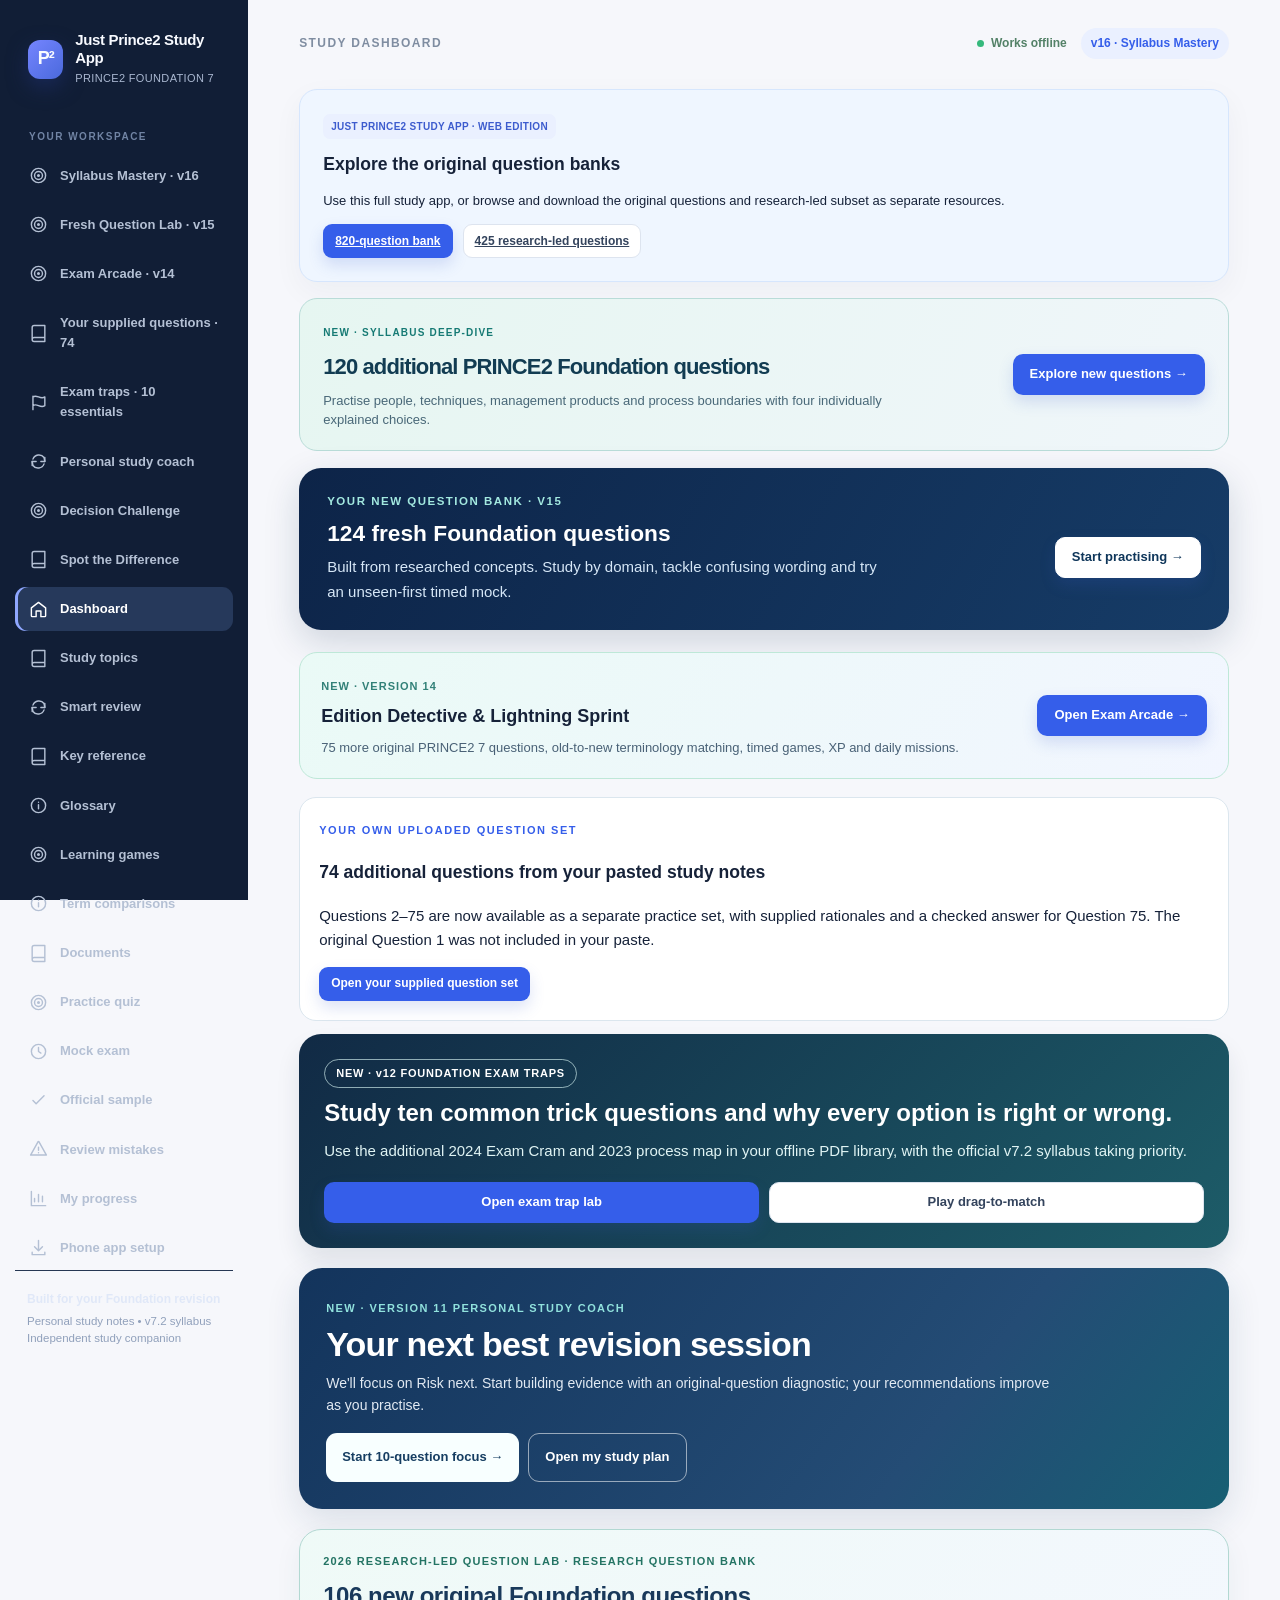
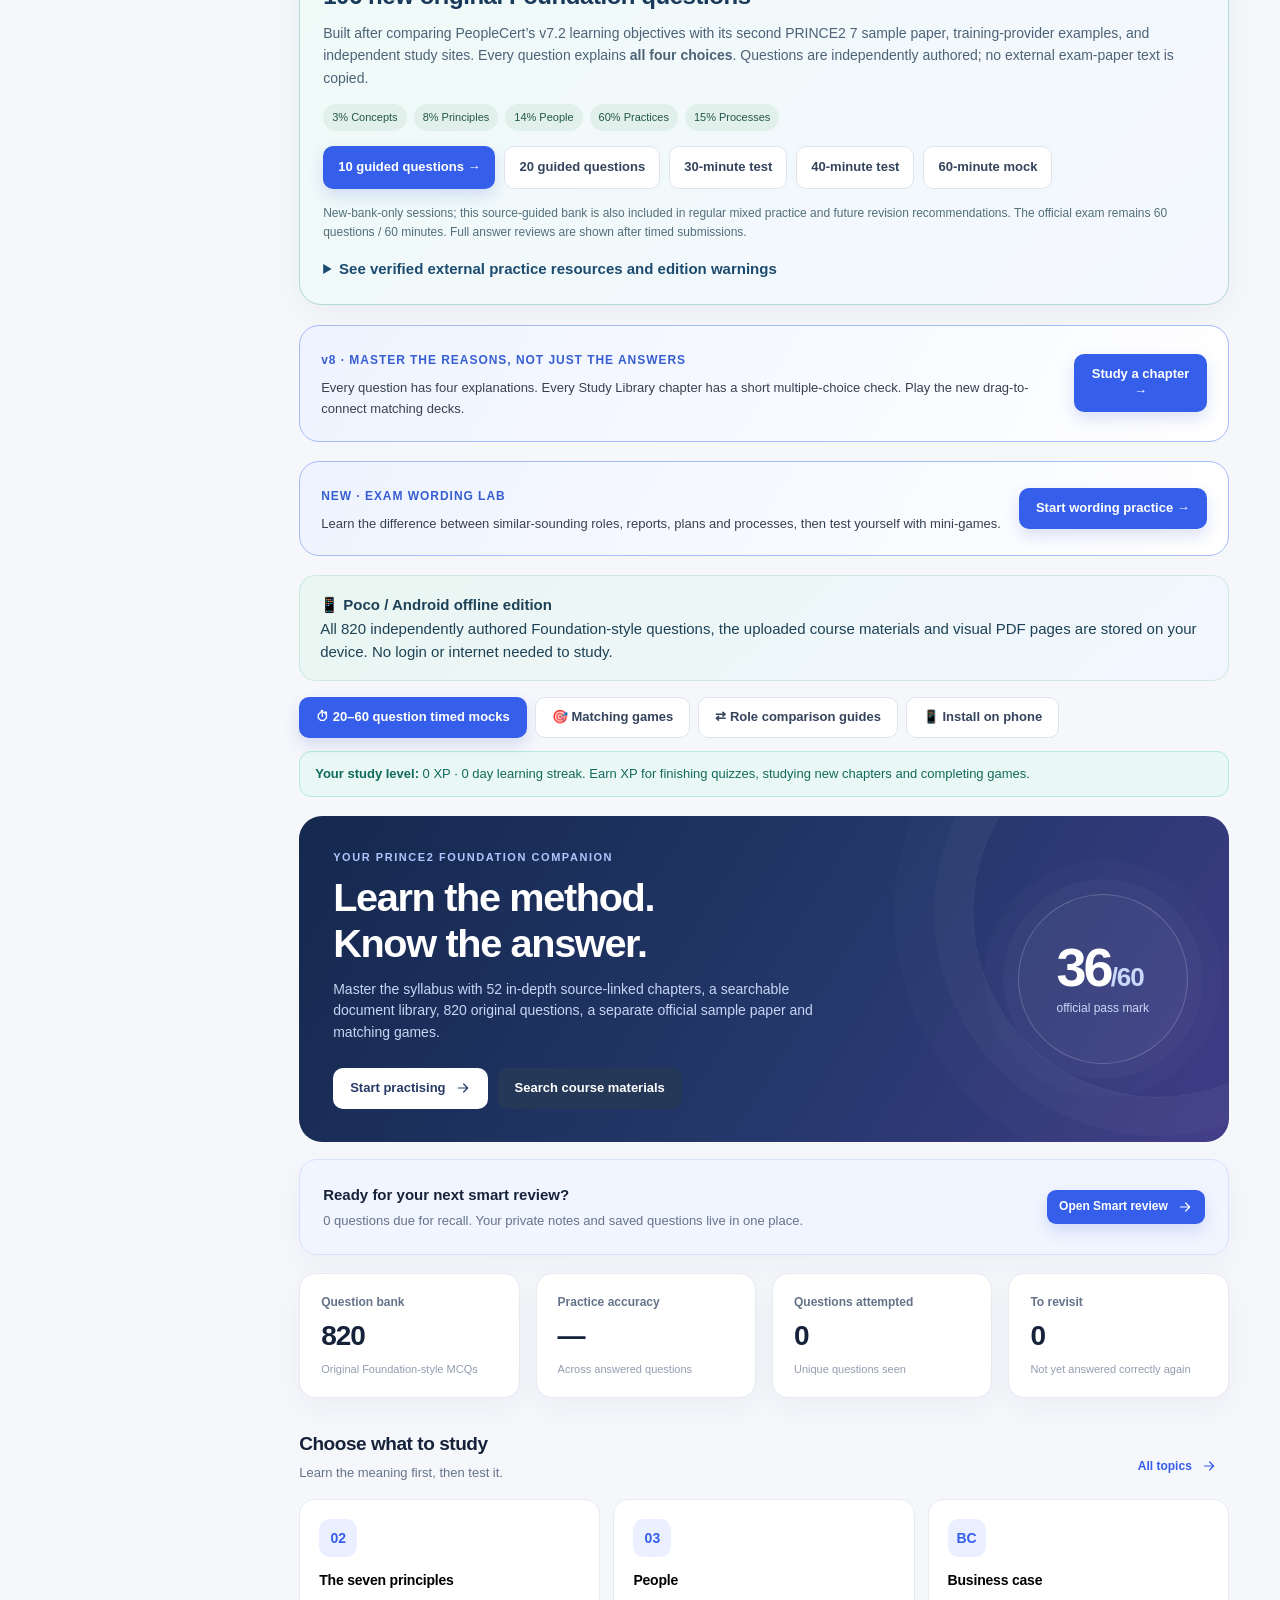
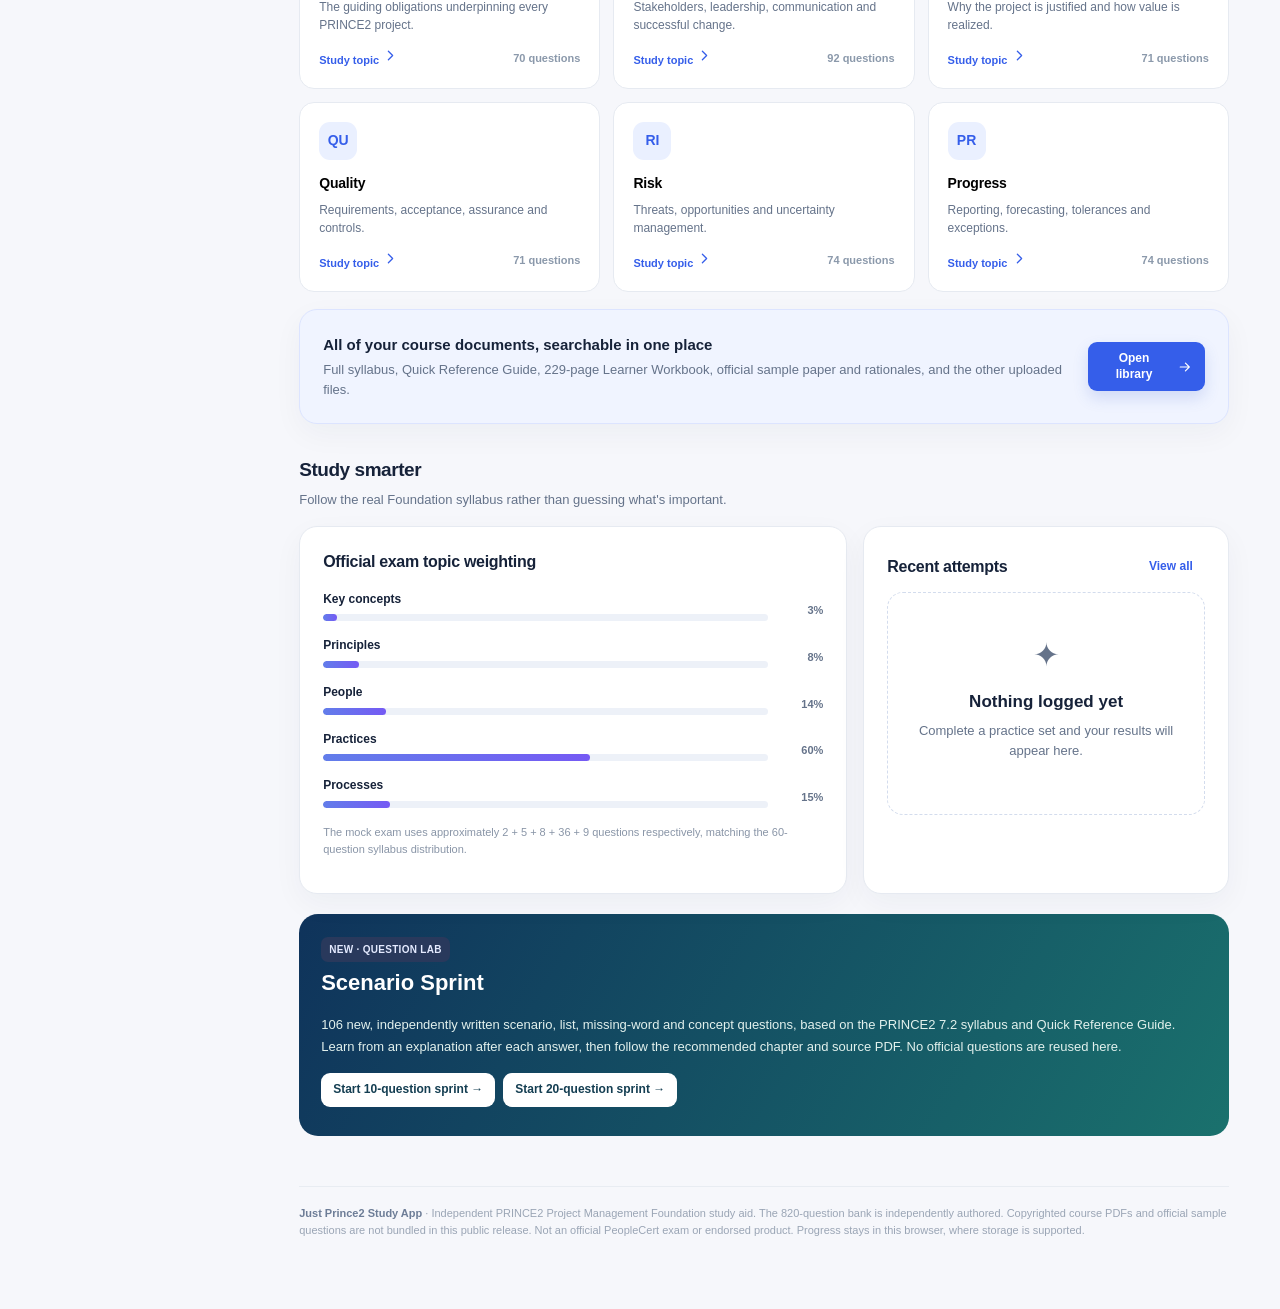
==== commit 7d735203: "feat(web): publish searchable 820-question and 425-research banks alongside PWA" ====
--- a/index.html
+++ b/index.html
@@ -9,7 +9,7 @@
   <meta name="apple-mobile-web-app-status-bar-style" content="default">
   <meta name="description" content="An independent, offline PRINCE2 7 Foundation study app with original practice questions and timed mock exams.">
   <link rel="manifest" href="./manifest.webmanifest">
-  <link rel="apple-touch-icon" href="./icons/icon-192.png">
+  <link rel="apple-touch-icon" href="./icons/icon.svg">
   <title>Just Prince2 Study App | PRINCE2 7 Foundation</title>
   <style>
     :root{--ink:#162239;--navy:#101e37;--muted:#65738a;--muted2:#8b99ab;--blue:#355eea;--blue2:#eaf0ff;--purple:#7458f2;--canvas:#f6f7fb;--surface:#fff;--line:#e6eaf1;--green:#16835e;--greenbg:#e8f8f1;--red:#bf4455;--redbg:#fff0f1;--amber:#9d640a;--amberbg:#fff6df;--shadow:0 10px 30px rgba(18,37,65,.045);--radius:18px}
@@ -466,7 +466,7 @@
 <body>
 <div class="shell">
   <aside class="sidebar" aria-label="Primary navigation">
-    <div class="brand"><div class="brand-mark">P²</div><div><div class="brand-name">Revision Studio</div><div class="brand-sub">PRINCE2 FOUNDATION 7</div></div></div>
+    <div class="brand"><div class="brand-mark">P²</div><div><div class="brand-name">Just Prince2 Study App</div><div class="brand-sub">PRINCE2 FOUNDATION 7</div></div></div>
     <button class="mobile-menu-btn" id="mobileMenu" data-action="toggle-mobile-menu" aria-controls="nav" aria-expanded="false">All sections &#9662;</button><div class="nav-label">Your workspace</div>
     <nav id="nav" class="nav"></nav>
     <div class="side-bottom"><strong>Built for your Foundation revision</strong>Personal study notes • v7.2 syllabus<br>Independent study companion</div>
@@ -3309,6 +3309,12 @@
 v5PDF=function(){go('documents')};
 v12Source=function(){go('documents')};
 v7ReaderOpen=function(){go('documents')};
+
+/* Public web edition: resource links and accurate installation guidance. */
+v5Install=function(){return frame('Use Just Prince2 Study App on your phone','This public browser edition includes the original questions, teaching chapters and games. It does not bundle third-party copyrighted PDFs.','WEB / PWA EDITION')+'<section class="panel"><h3>Install the web app</h3><p>On Android, visit the GitHub Pages site using Chrome and choose <strong>Install app</strong> or <strong>Add to Home screen</strong>. On iPhone, open Safari, choose Share, then Add to Home Screen.</p><p>Offline caching is available after the site has loaded. Your progress is kept in the browser storage for this edition, so export a backup before switching browser or phone.</p><p>The private course PDF library is not included in this public repo. Use the official source links for authorised materials.</p><div class="actions-row"><a class="btn btn-primary" href="bank/index.html">Browse 820 questions</a><a class="btn btn-outline" href="research/index.html">Research question bank</a></div></section>'};
+const publicBaseHome=home;
+home=function(){return '<div class="panel" style="background:#eff6ff;border-color:#d6e6fd;margin-bottom:16px"><span class="tag blue">JUST PRINCE2 STUDY APP · WEB EDITION</span><h3 style="margin:12px 0 7px">Explore the original question banks</h3><p style="font-size:13px">Use this full study app, or browse and download the original questions and research-led subset as separate resources.</p><div class="actions-row"><a class="btn btn-primary btn-sm" href="bank/index.html">820-question bank</a><a class="btn btn-outline btn-sm" href="research/index.html">425 research-led questions</a></div></div>'+publicBaseHome()};
+
 render();
 
 </script>
